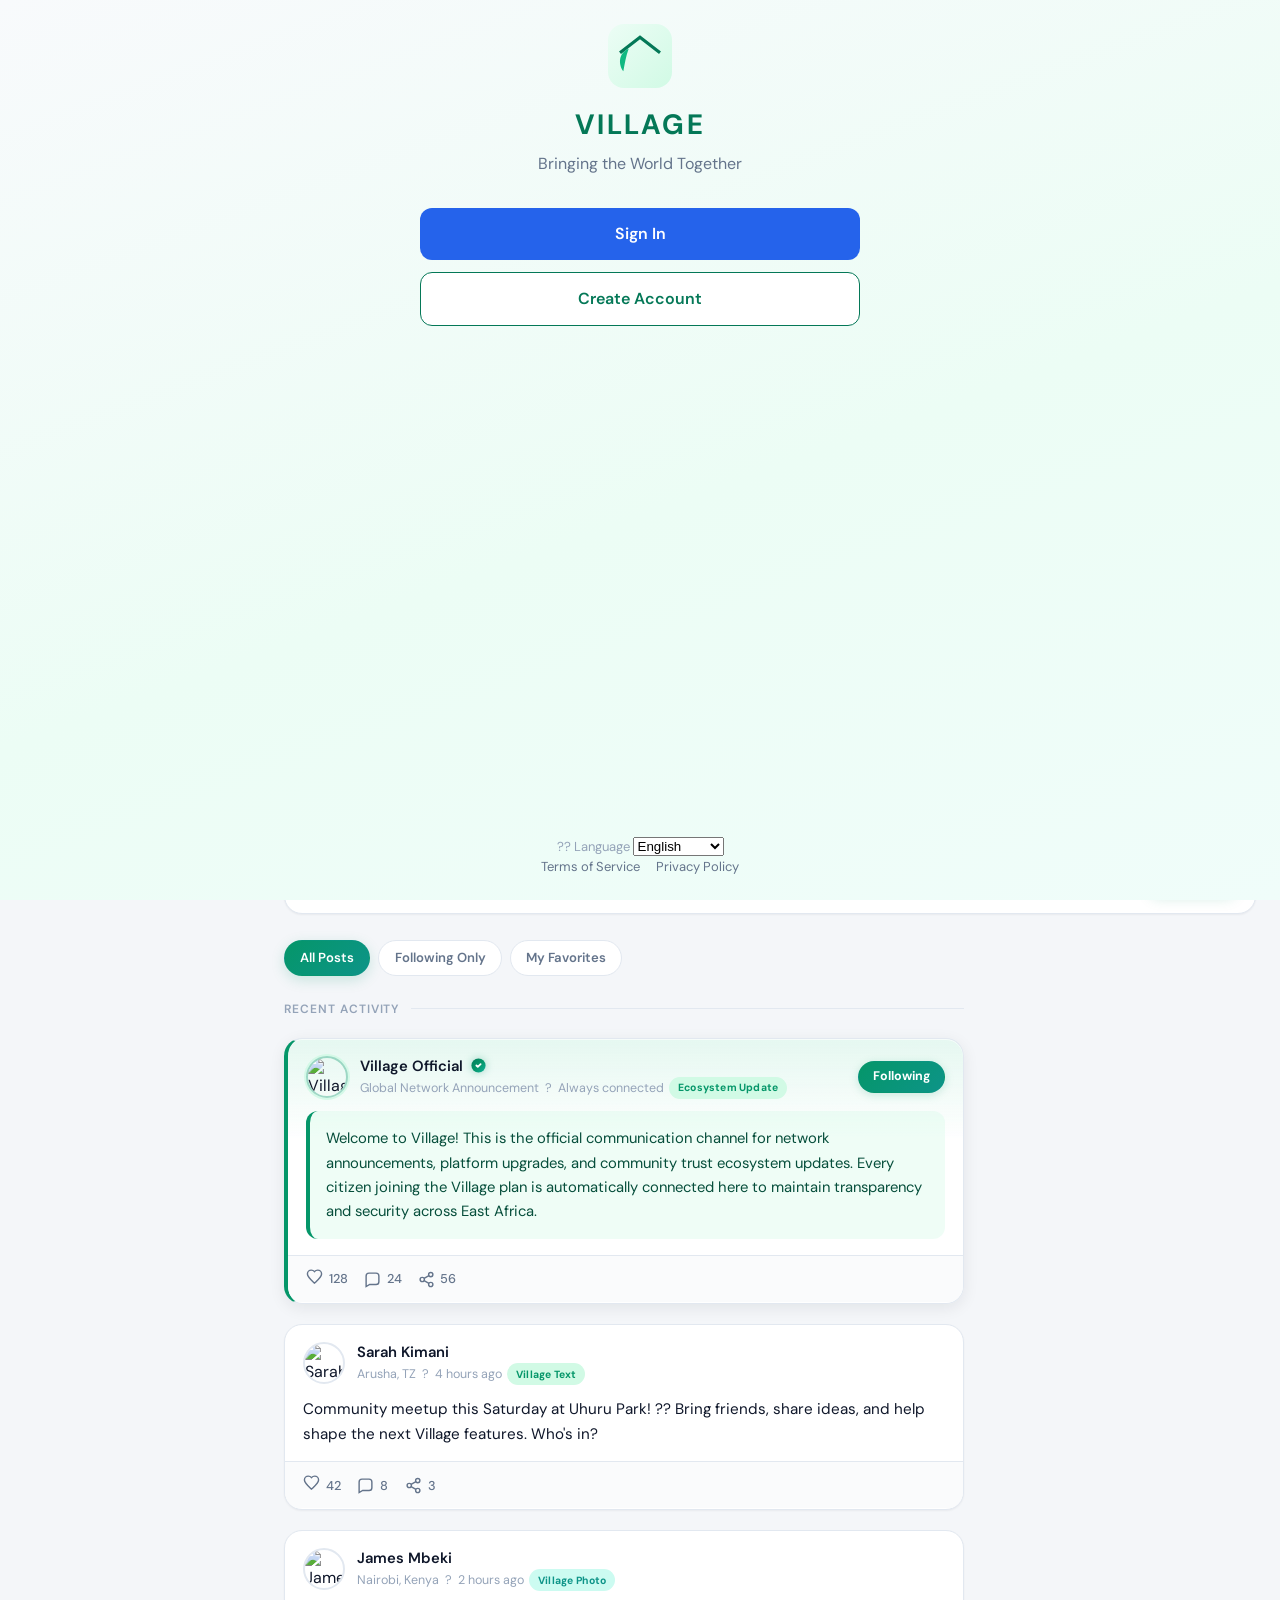
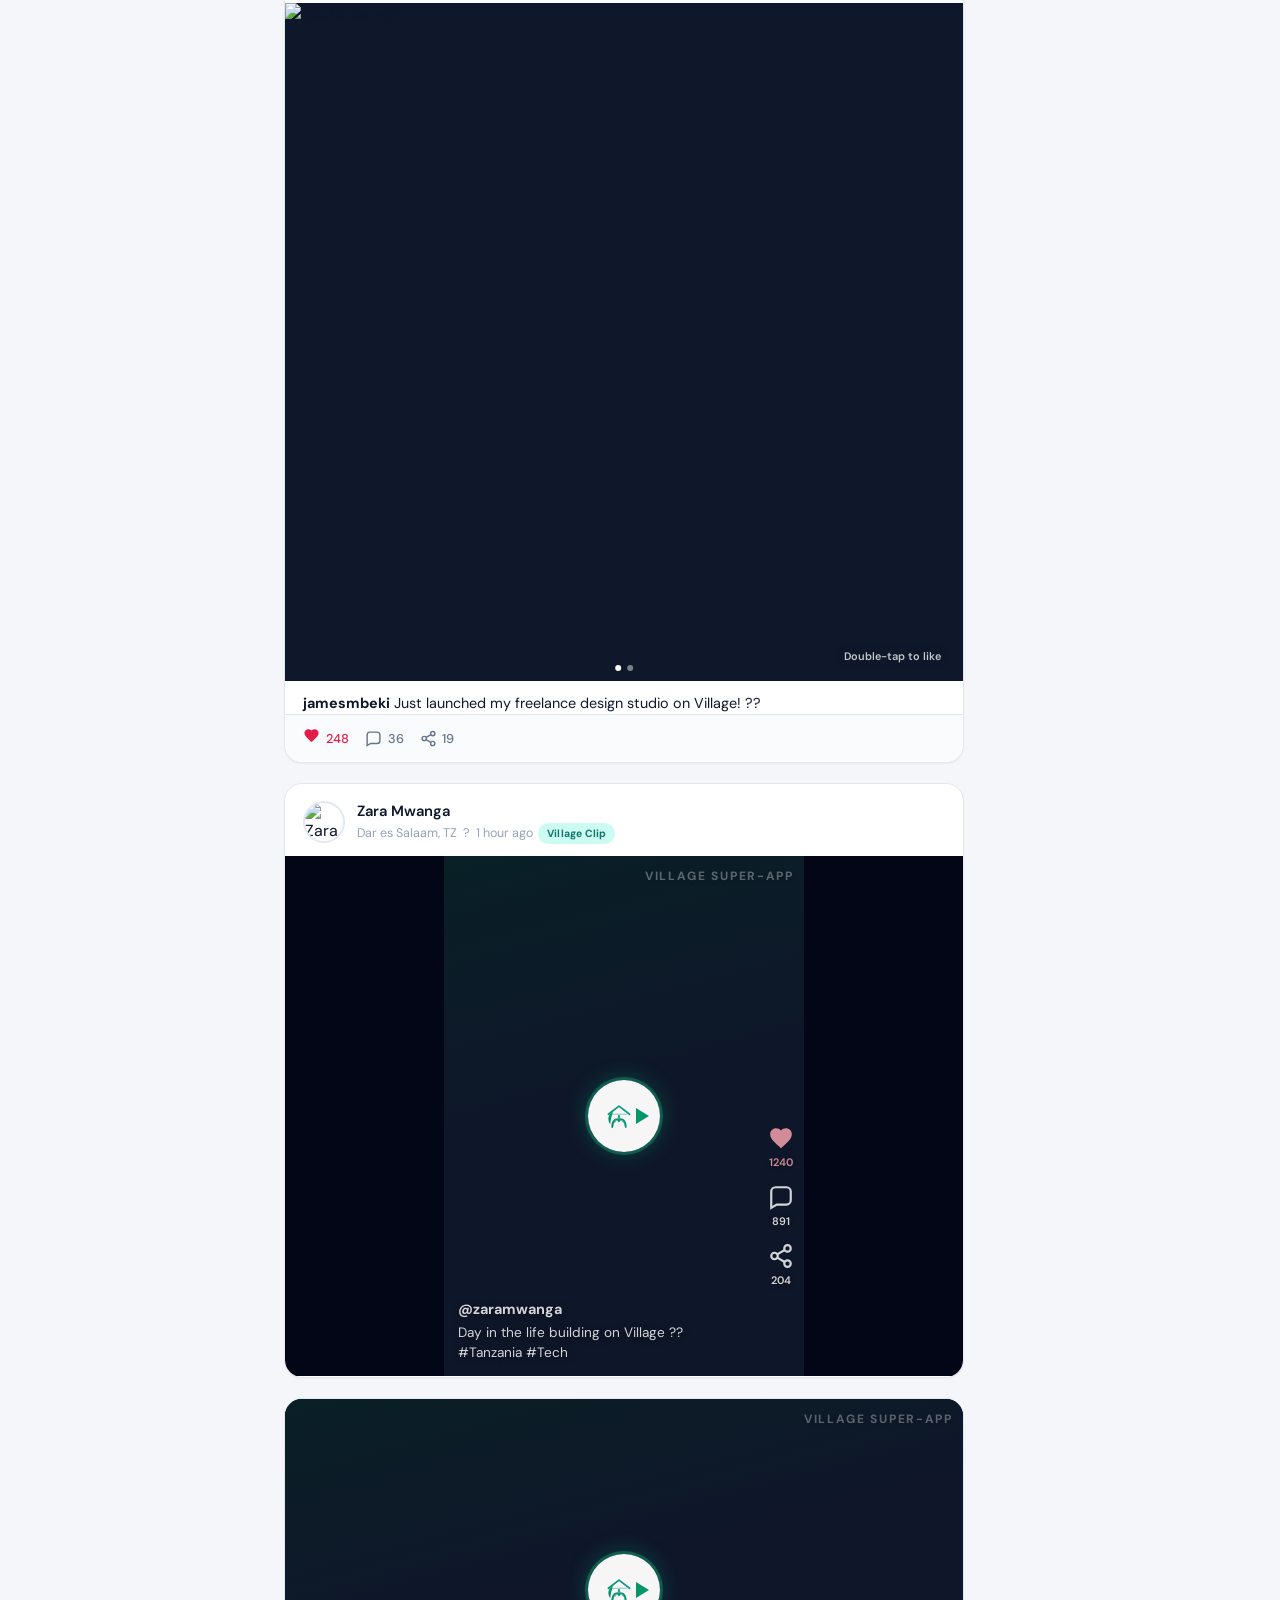
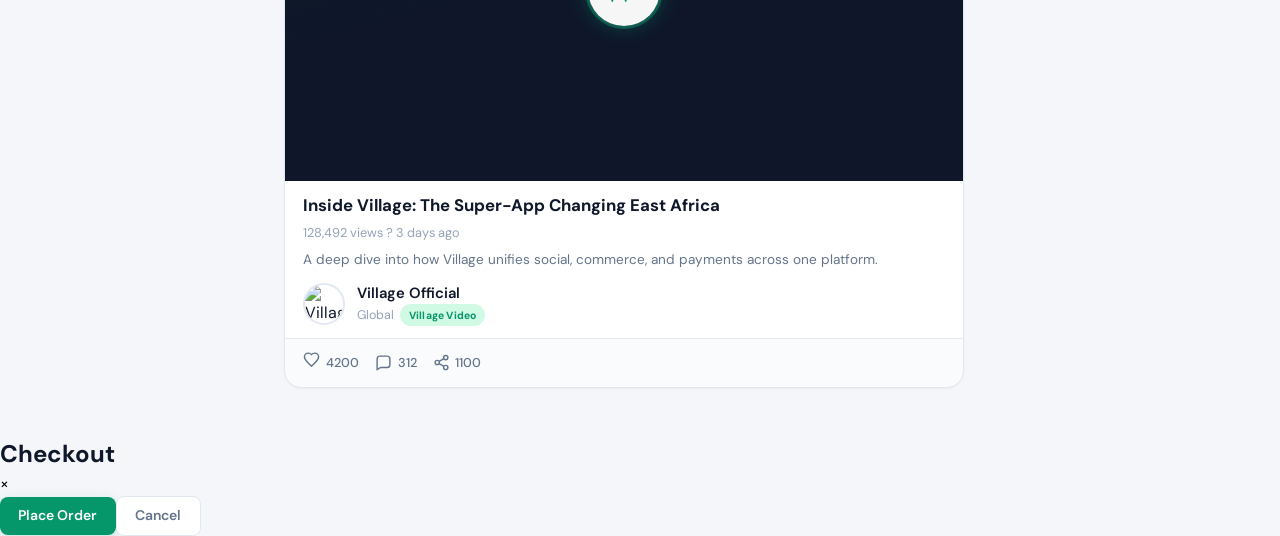
==== index.html @ 16edec23 "System Upgrade: Sovereign Citizen layer and network isolation protocols deployed. Co-authored-by: Cu" ====
<!DOCTYPE html>
<html lang="en">
<head>
  <meta charset="UTF-8">
  <meta name="viewport" content="width=device-width, initial-scale=1.0">
  <meta name="description" content="Village ? The Global Super-App Ecosystem for social, commerce, and utility.">
  <title>Village ? Home</title>
  <link rel="preconnect" href="https://fonts.googleapis.com">
  <link rel="preconnect" href="https://fonts.gstatic.com" crossorigin>
  <link href="https://fonts.googleapis.com/css2?family=DM+Sans:ital,opsz,wght@0,9..40,400;0,9..40,500;0,9..40,600;0,9..40,700;1,9..40,400&family=Instrument+Serif:ital@0;1&display=swap" rel="stylesheet">
  <link rel="stylesheet" href="https://cdnjs.cloudflare.com/ajax/libs/font-awesome/6.4.0/css/all.min.css">
  <style>
    :root {
      --bg-base: #f4f6f9;
      --bg-surface: #ffffff;
      --bg-elevated: #fafbfc;
      --bg-sidebar: #0f172a;
      --bg-sidebar-hover: rgba(255, 255, 255, 0.06);
      --bg-sidebar-active: rgba(16, 185, 129, 0.14);
      --border: #e2e8f0;
      --border-strong: #cbd5e1;
      --text-primary: #0f172a;
      --text-secondary: #64748b;
      --text-muted: #94a3b8;
      --text-inverse: #f8fafc;
      --accent: #059669;
      --accent-hover: #047857;
      --accent-soft: #d1fae5;
      --accent-glow: rgba(5, 150, 105, 0.18);
      --teal-soft: #ccfbf1;
      --teal: #0d9488;
      --warning: #f59e0b;
      --danger: #ef4444;
      --shadow-sm: 0 1px 2px rgba(15, 23, 42, 0.05);
      --shadow-md: 0 4px 16px rgba(15, 23, 42, 0.08);
      --shadow-lg: 0 12px 40px rgba(15, 23, 42, 0.12);
      --radius-sm: 8px;
      --radius-md: 12px;
      --radius-lg: 18px;
      --radius-xl: 24px;
      --nav-height: 64px;
      --sidebar-width: 260px;
      --font-sans: "DM Sans", system-ui, -apple-system, sans-serif;
      --font-display: "Instrument Serif", Georgia, serif;
      --transition: 180ms ease;
    }

    *, *::before, *::after {
      box-sizing: border-box;
      margin: 0;
      padding: 0;
    }

    html {
      scroll-behavior: smooth;
    }

    body {
      font-family: var(--font-sans);
      background: var(--bg-base);
      color: var(--text-primary);
      line-height: 1.5;
      min-height: 100vh;
      -webkit-font-smoothing: antialiased;
    }

    a {
      color: inherit;
      text-decoration: none;
    }

    button {
      font: inherit;
      cursor: pointer;
      border: none;
      background: none;
    }

    img {
      display: block;
      max-width: 100%;
    }

    /* ?? Top Navigation ?? */
    .topnav {
      position: fixed;
      top: 0;
      left: 0;
      right: 0;
      z-index: 100;
      height: var(--nav-height);
      background: rgba(255, 255, 255, 0.92);
      backdrop-filter: blur(12px);
      border-bottom: 1px solid var(--border);
      box-shadow: var(--shadow-sm);
    }

    .topnav__inner {
      max-width: 1440px;
      height: 100%;
      margin: 0 auto;
      padding: 0 1.25rem;
      display: flex;
      align-items: center;
      gap: 1rem;
    }

    .topnav__menu-btn {
      display: none;
      width: 40px;
      height: 40px;
      border-radius: var(--radius-sm);
      align-items: center;
      justify-content: center;
      color: var(--text-primary);
      transition: background var(--transition);
    }

    .topnav__menu-btn:hover {
      background: var(--bg-base);
    }

    .topnav__brand {
      display: flex;
      align-items: center;
      gap: 0.65rem;
      flex-shrink: 0;
    }

    .topnav__logo {
      width: 42px;
      height: 42px;
      border-radius: 12px;
      background: linear-gradient(155deg, #ecfdf5 0%, #ffffff 48%, #f0fdfa 100%);
      border: 1px solid rgba(5, 150, 105, 0.14);
      display: grid;
      place-items: center;
      box-shadow: 0 4px 18px var(--accent-glow);
      flex-shrink: 0;
      padding: 3px;
    }

    .topnav__logo svg {
      width: 100%;
      height: 100%;
      display: block;
    }

    .topnav__wordmark {
      display: flex;
      flex-direction: column;
      justify-content: center;
      gap: 0.05rem;
      line-height: 1;
    }

    .topnav__title {
      font-family: var(--font-sans);
      font-size: 1.32rem;
      font-weight: 700;
      letter-spacing: -0.04em;
      line-height: 1;
      background: linear-gradient(118deg, #047857 0%, #059669 38%, #0d9488 72%, #14b8a6 100%);
      -webkit-background-clip: text;
      background-clip: text;
      color: transparent;
      -webkit-text-fill-color: transparent;
    }

    .topnav__tagline {
      font-size: 0.58rem;
      font-weight: 600;
      letter-spacing: 0.14em;
      text-transform: uppercase;
      color: var(--text-muted);
    }

    .topnav__search {
      flex: 1;
      max-width: 420px;
      margin: 0 auto;
      position: relative;
    }

    .topnav__search input {
      width: 100%;
      height: 42px;
      padding: 0 1rem 0 2.75rem;
      border: 1px solid var(--border);
      border-radius: 999px;
      background: var(--bg-elevated);
      font: inherit;
      font-size: 0.9rem;
      color: var(--text-primary);
      transition: border-color var(--transition), box-shadow var(--transition);
    }

    .topnav__search input::placeholder {
      color: var(--text-muted);
    }

    .topnav__search input:focus {
      outline: none;
      border-color: var(--accent);
      box-shadow: 0 0 0 3px var(--accent-glow);
    }

    .topnav__search-icon {
      position: absolute;
      left: 1rem;
      top: 50%;
      transform: translateY(-50%);
      color: var(--text-muted);
      pointer-events: none;
    }

    .topnav__links {
      display: flex;
      align-items: center;
      gap: 0.25rem;
    }

    .topnav__link {
      display: flex;
      align-items: center;
      gap: 0.45rem;
      padding: 0.55rem 0.9rem;
      border-radius: var(--radius-sm);
      font-size: 0.875rem;
      font-weight: 500;
      color: var(--text-secondary);
      transition: color var(--transition), background var(--transition);
    }

    .topnav__link:hover {
      color: var(--text-primary);
      background: var(--bg-base);
    }

    .topnav__link--active {
      color: var(--accent);
      background: var(--accent-soft);
    }

    .topnav__link svg {
      width: 18px;
      height: 18px;
      flex-shrink: 0;
    }

    .topnav__avatar {
      width: 36px;
      height: 36px;
      border-radius: 50%;
      object-fit: cover;
      border: 2px solid var(--border);
      margin-left: 0.35rem;
    }

    /* ?? App Shell ?? */
    .app-shell {
      display: flex;
      max-width: 1440px;
      margin: 0 auto;
      padding-top: var(--nav-height);
      min-height: 100vh;
    }

    /* ?? Sidebar ?? */
    .sidebar {
      position: fixed;
      top: var(--nav-height);
      left: 0;
      width: var(--sidebar-width);
      height: calc(100vh - var(--nav-height));
      background: var(--bg-sidebar);
      border-right: 1px solid rgba(255, 255, 255, 0.06);
      padding: 1.25rem 0.85rem;
      overflow-y: auto;
      z-index: 90;
      transition: transform 280ms ease;
    }

    .sidebar__label {
      font-size: 0.68rem;
      font-weight: 600;
      letter-spacing: 0.1em;
      text-transform: uppercase;
      color: rgba(248, 250, 252, 0.38);
      padding: 0 0.75rem;
      margin-bottom: 0.65rem;
    }

    .sidebar__nav {
      list-style: none;
      display: flex;
      flex-direction: column;
      gap: 0.2rem;
    }

    .sidebar__item a {
      display: flex;
      align-items: center;
      gap: 0.75rem;
      padding: 0.72rem 0.85rem;
      border-radius: var(--radius-md);
      font-size: 0.9rem;
      font-weight: 500;
      color: rgba(248, 250, 252, 0.72);
      transition: background var(--transition), color var(--transition);
    }

    .sidebar__item a:hover {
      background: var(--bg-sidebar-hover);
      color: var(--text-inverse);
    }

    .sidebar__item--active a {
      background: var(--bg-sidebar-active);
      color: #6ee7b7;
    }

    .sidebar__icon {
      width: 20px;
      height: 20px;
      flex-shrink: 0;
      opacity: 0.85;
    }

    .sidebar__item--active .sidebar__icon {
      opacity: 1;
    }

    .sidebar__badge {
      margin-left: auto;
      font-size: 0.65rem;
      font-weight: 700;
      padding: 0.15rem 0.45rem;
      border-radius: 999px;
      background: rgba(245, 158, 11, 0.18);
      color: #fcd34d;
    }

    .sidebar__divider {
      height: 1px;
      background: rgba(255, 255, 255, 0.07);
      margin: 1.1rem 0.75rem;
    }

    .sidebar__user-card {
      margin-top: 1.5rem;
      padding: 0.85rem;
      border-radius: var(--radius-md);
      background: rgba(255, 255, 255, 0.04);
      border: 1px solid rgba(255, 255, 255, 0.07);
    }

    .sidebar__user-card p {
      font-size: 0.75rem;
      color: rgba(248, 250, 252, 0.5);
      margin-bottom: 0.35rem;
    }

    .sidebar__user-card strong {
      display: block;
      font-size: 0.85rem;
      color: var(--text-inverse);
      font-weight: 600;
    }

    .sidebar__user-card span {
      font-size: 0.75rem;
      color: #6ee7b7;
    }

    .sidebar__user-card .user-name-display {
      font-size: 0.85rem;
      color: var(--text-inverse);
      font-weight: 600;
    }

    /* ?? Account Status & Privacy Controls ?? */
    .account-controls {
      margin-top: 0.85rem;
      padding-top: 0.85rem;
      border-top: 1px solid rgba(255, 255, 255, 0.08);
      display: flex;
      flex-direction: column;
      gap: 0.75rem;
    }

    .account-control__label {
      display: block;
      font-size: 0.68rem;
      font-weight: 600;
      letter-spacing: 0.06em;
      text-transform: uppercase;
      color: rgba(248, 250, 252, 0.45);
      margin-bottom: 0.4rem;
    }

    .account-toggle {
      display: flex;
      gap: 2px;
      padding: 3px;
      border-radius: var(--radius-sm);
      background: rgba(0, 0, 0, 0.25);
      border: 1px solid rgba(110, 231, 183, 0.15);
    }

    .account-toggle__option {
      flex: 1;
      padding: 0.4rem 0.3rem;
      border-radius: 6px;
      font-size: 0.65rem;
      font-weight: 600;
      color: rgba(248, 250, 252, 0.55);
      background: transparent;
      border: none;
      transition: background var(--transition), color var(--transition), box-shadow var(--transition);
      white-space: nowrap;
      line-height: 1.2;
    }

    .account-toggle__option:hover {
      color: rgba(248, 250, 252, 0.85);
    }

    .account-toggle__option--active {
      background: linear-gradient(135deg, rgba(16, 185, 129, 0.35) 0%, rgba(13, 148, 136, 0.28) 100%);
      color: #ecfdf5;
      box-shadow: 0 0 12px rgba(16, 185, 129, 0.2);
    }

    .user-name-display {
      display: inline-flex;
      align-items: center;
      gap: 0.35rem;
      flex-wrap: wrap;
    }

    .privacy-lock-icon {
      width: 0.85rem;
      height: 0.85rem;
      flex-shrink: 0;
      color: #94a3b8;
      filter: drop-shadow(0 0 4px rgba(148, 163, 184, 0.4));
      transition: opacity var(--transition), transform var(--transition);
    }

    .badge-merchant {
      display: inline-flex;
      align-items: center;
      padding: 0.12rem 0.45rem;
      border-radius: 999px;
      font-size: 0.62rem;
      font-weight: 700;
      letter-spacing: 0.04em;
      text-transform: uppercase;
      color: #422006;
      background: linear-gradient(135deg, #fde047 0%, #eab308 100%);
      box-shadow: 0 0 10px rgba(234, 179, 8, 0.35);
      transition: opacity var(--transition), transform var(--transition);
    }

    .privacy-banner {
      display: flex;
      align-items: center;
      justify-content: space-between;
      gap: 0.75rem;
      border-radius: var(--radius-md);
      background: linear-gradient(135deg, rgba(148, 163, 184, 0.12) 0%, rgba(16, 185, 129, 0.08) 100%);
      border: 1px solid rgba(148, 163, 184, 0.25);
      font-size: 0.85rem;
      color: var(--text-secondary);
      opacity: 0;
      max-height: 0;
      overflow: hidden;
      padding: 0 1rem;
      margin-bottom: 0;
      transition: opacity 280ms ease, max-height 280ms ease, padding 280ms ease, margin 280ms ease;
    }

    .privacy-banner--visible {
      opacity: 1;
      max-height: 80px;
      padding: 0.75rem 1rem;
      margin-bottom: 1rem;
    }

    .privacy-banner__text {
      display: flex;
      align-items: center;
      gap: 0.5rem;
      flex: 1;
    }

    .privacy-banner__icon {
      width: 1rem;
      height: 1rem;
      color: #94a3b8;
      flex-shrink: 0;
    }

    .privacy-banner__dismiss {
      flex-shrink: 0;
      width: 28px;
      height: 28px;
      border-radius: var(--radius-sm);
      display: grid;
      place-items: center;
      color: var(--text-muted);
      transition: background var(--transition), color var(--transition);
    }

    .privacy-banner__dismiss:hover {
      background: rgba(148, 163, 184, 0.15);
      color: var(--text-secondary);
    }

    .sidebar__item--merchant-active > a {
      background: rgba(234, 179, 8, 0.12) !important;
      border: 1px solid rgba(234, 179, 8, 0.28);
      box-shadow: 0 0 16px rgba(234, 179, 8, 0.15);
      color: #fcd34d;
    }

    .sidebar__item--merchant-active .sidebar__icon {
      color: #eab308;
    }

    .composer__identity {
      display: flex;
      flex-direction: column;
      align-items: center;
      gap: 0.25rem;
      flex-shrink: 0;
    }

    .composer__author-name {
      font-size: 0.72rem;
      font-weight: 600;
      color: var(--text-secondary);
      text-align: center;
      max-width: 52px;
      line-height: 1.2;
    }

    /* ?? Sidebar recommendation card ?? */
    .sidebar-recommendations {
      margin: 0 0.75rem 1rem;
      padding: 0.95rem;
      border-radius: var(--radius-md);
      background: linear-gradient(155deg, rgba(16, 185, 129, 0.16) 0%, rgba(13, 148, 136, 0.08) 100%);
      border: 1px solid rgba(110, 231, 183, 0.22);
      box-shadow: inset 0 1px 0 rgba(255, 255, 255, 0.06);
    }

    .sidebar-recommendations__title {
      font-size: 0.78rem;
      font-weight: 700;
      letter-spacing: 0.02em;
      color: #a7f3d0;
      margin-bottom: 0.65rem;
    }

    .sidebar-recommendations__list {
      list-style: none;
      display: flex;
      flex-direction: column;
      gap: 0.45rem;
    }

    .sidebar-recommendations__link {
      display: block;
      width: 100%;
      text-align: left;
      padding: 0.55rem 0.65rem;
      border-radius: var(--radius-sm);
      font-size: 0.78rem;
      font-weight: 600;
      color: #ecfdf5;
      background: rgba(255, 255, 255, 0.05);
      border: 1px solid rgba(255, 255, 255, 0.08);
      transition: background var(--transition), border-color var(--transition), transform var(--transition);
    }

    .sidebar-recommendations__link:hover {
      background: rgba(16, 185, 129, 0.22);
      border-color: rgba(110, 231, 183, 0.35);
      transform: translateX(2px);
    }

    /* ?? Main Content ?? */
    .main {
      flex: 1;
      margin-left: var(--sidebar-width);
      padding: 1.75rem 1.5rem 3rem;
      min-width: 0;
    }

    .main__header {
      margin-bottom: 1.5rem;
    }

    .main__header h1 {
      font-family: var(--font-display);
      font-size: clamp(1.75rem, 3vw, 2.25rem);
      font-weight: 400;
      letter-spacing: -0.02em;
      margin-bottom: 0.35rem;
    }

    .main__header p {
      color: var(--text-secondary);
      font-size: 0.95rem;
    }

    /* ?? App view switching (Social / Marketplace) ?? */
    .app-view {
      display: block;
      animation: viewFadeIn 280ms ease;
    }

    .app-view--hidden {
      display: none !important;
      visibility: hidden;
      pointer-events: none;
      height: 0;
      overflow: hidden;
    }

    .app-view:not(.app-view--hidden) {
      visibility: visible;
      pointer-events: auto;
      height: auto;
      overflow: visible;
    }

    /* ?? Village Pay ?? */
    #pay-page {
      position: fixed;
      inset: 0;
      z-index: 9986;
      display: flex;
      flex-direction: column;
      overflow-y: auto;
      background: linear-gradient(180deg, #0a0f1a 0%, #060a12 45%, #04060c 100%);
      color: #e2e8f0;
      padding: calc(var(--nav-height) + 1rem) 0 2.5rem;
    }
    #pay-page.hidden { display: none !important; }
    body.village-pay-active .app-shell,
    body.village-pay-active .topnav { visibility: hidden; pointer-events: none; }
    .village-pay-overlay { width: 100%; max-width: 1200px; margin: 0 auto; padding: 0 1rem; flex: 1; display: flex; flex-direction: column; gap: 1.5rem; }
    .village-pay__panels { display: grid; grid-template-columns: 1fr; gap: 1.25rem; }
    @media (min-width: 1024px) { .village-pay__panels { grid-template-columns: 1fr 1fr; } }
    #pay-dashboard-inner.village-pay {
      display: flex;
      flex-direction: column;
      gap: 1rem;
      max-width: 640px;
      margin: 0 auto;
      --village-pay-emerald: #059669;
    }

    .village-pay__hero {
      position: relative;
      overflow: hidden;
      background: linear-gradient(135deg, #064e3b 0%, #059669 42%, #d97706 100%);
      border-radius: var(--radius-lg);
      padding: 1.5rem 1.35rem;
      color: #fff;
      box-shadow: 0 12px 36px rgba(5, 150, 105, 0.28);
    }

    .village-pay__hero-label {
      font-size: 0.7rem;
      font-weight: 600;
      letter-spacing: 0.1em;
      text-transform: uppercase;
      opacity: 0.88;
      margin: 0 0 0.35rem;
    }

    .village-pay__hero-amount {
      font-size: 2.2rem;
      font-weight: 800;
      letter-spacing: -0.03em;
      margin: 0;
      line-height: 1.1;
    }

    .village-pay__hero-meta {
      font-size: 0.76rem;
      opacity: 0.85;
      margin: 0.35rem 0 0;
    }

    .village-pay__actions-bar {
      display: grid;
      grid-template-columns: repeat(3, 1fr);
      gap: 0.65rem;
    }

    .village-pay-action-btn {
      display: flex;
      align-items: center;
      justify-content: center;
      min-height: 44px;
      padding: 0.75rem 0.65rem;
      border-radius: var(--radius-md);
      border: 1px solid rgba(5, 150, 105, 0.25);
      background: var(--bg-surface);
      font-size: 0.82rem;
      font-weight: 700;
      color: var(--text-primary);
      cursor: pointer;
      transition: background var(--transition), border-color var(--transition);
      text-align: center;
      line-height: 1.25;
    }

    .village-pay-action-btn--primary {
      background: linear-gradient(135deg, #059669 0%, #0d9488 100%);
      border-color: transparent;
      color: #fff;
    }

    .village-pay-action-btn--ghost {
      grid-column: 1 / -1;
      border-style: dashed;
      background: transparent;
      font-size: 0.78rem;
    }

    .village-pay__panels-wrap {
      display: flex;
      flex-direction: column;
      gap: 0.75rem;
    }

    @media (min-width: 769px) {
      .village-pay__panels-wrap {
        flex-direction: row;
        align-items: flex-start;
      }
      .village-pay-action-panel { flex: 1; min-width: 0; }
    }

    .village-pay-action-panel {
      background: linear-gradient(160deg, rgba(6, 78, 59, 0.1) 0%, var(--bg-surface) 55%);
      border: 1px solid rgba(5, 150, 105, 0.28);
      border-radius: var(--radius-lg);
      padding: 1rem 1.1rem;
    }

    .village-pay-action-panel[hidden] { display: none !important; }

    .village-pay-action-panel--open {
      border-color: rgba(16, 185, 129, 0.55);
      box-shadow: 0 0 0 3px rgba(16, 185, 129, 0.1);
    }

    .village-pay-action-panel__title {
      font-size: 0.9rem;
      font-weight: 700;
      margin: 0 0 0.25rem;
    }

    .village-pay-action-panel__desc {
      font-size: 0.74rem;
      color: var(--text-muted);
      margin: 0 0 0.75rem;
      line-height: 1.45;
    }

    .village-pay-action-panel__field {
      display: flex;
      flex-direction: column;
      gap: 0.35rem;
      margin-bottom: 0.7rem;
    }

    .village-pay-action-panel__field label {
      font-size: 0.78rem;
      font-weight: 600;
      color: var(--text-secondary);
    }

    .village-pay-action-panel__input {
      width: 100%;
      min-height: 44px;
      padding: 0.65rem 0.8rem;
      border: 1px solid var(--border);
      border-radius: var(--radius-md);
      background: var(--bg-elevated);
      font-size: 0.88rem;
    }

    .village-pay-input--error,
    .village-pay-action-panel__input.village-pay-input--error {
      border-color: #dc2626;
      box-shadow: 0 0 0 3px rgba(220, 38, 38, 0.12);
    }

    .village-pay-action-panel__amount-wrap {
      display: flex;
      border: 1px solid var(--border);
      border-radius: var(--radius-md);
      overflow: hidden;
    }

    .village-pay-action-panel__amount-wrap .village-pay-action-panel__input {
      border: none;
      border-radius: 0;
    }

    .village-pay-action-panel__currency {
      display: flex;
      align-items: center;
      padding: 0 0.75rem;
      font-size: 0.76rem;
      font-weight: 700;
      color: var(--village-pay-emerald);
      background: rgba(5, 150, 105, 0.08);
      border-left: 1px solid var(--border);
    }

    .village-pay-action-panel__preview {
      font-size: 0.8rem;
      font-weight: 600;
      color: var(--village-pay-emerald);
      margin: 0.1rem 0 0;
    }

    .village-pay-warning {
      font-size: 0.76rem;
      font-weight: 600;
      color: #b45309;
      background: rgba(245, 158, 11, 0.12);
      border: 1px solid rgba(245, 158, 11, 0.35);
      border-radius: var(--radius-sm);
      padding: 0.45rem 0.55rem;
      margin: 0.1rem 0 0;
    }

    .village-pay-warning[hidden] { display: none !important; }

    .village-pay-warning--error {
      color: #dc2626;
      background: rgba(220, 38, 38, 0.08);
      border-color: rgba(220, 38, 38, 0.3);
    }

    .village-pay-action-panel__submit {
      display: flex;
      align-items: center;
      justify-content: center;
      gap: 0.45rem;
      width: 100%;
      min-height: 44px;
      border: none;
      border-radius: var(--radius-md);
      background: linear-gradient(135deg, #059669, #0d9488);
      color: #fff;
      font-size: 0.86rem;
      font-weight: 700;
      cursor: pointer;
    }

    .village-pay-action-panel__submit:disabled { opacity: 0.65; cursor: not-allowed; }

    .village-pay-action-panel__spinner {
      width: 1rem;
      height: 1rem;
      border: 2px solid rgba(255,255,255,0.35);
      border-top-color: #fff;
      border-radius: 50%;
      animation: village-pay-spin 0.8s linear infinite;
    }

    @keyframes village-pay-spin { to { transform: rotate(360deg); } }

    .village-pay-treasury {
      background: var(--bg-surface);
      border: 1px solid rgba(5, 150, 105, 0.22);
      border-radius: var(--radius-lg);
      padding: 1rem 1.1rem;
    }

    .village-pay-treasury__title {
      font-size: 0.88rem;
      font-weight: 700;
      margin: 0 0 0.25rem;
    }

    .village-pay-treasury__desc {
      font-size: 0.74rem;
      color: var(--text-muted);
      margin: 0 0 0.65rem;
    }

    .village-pay-treasury__log {
      display: flex;
      flex-direction: column;
      gap: 0.45rem;
      max-height: 200px;
      overflow-y: auto;
    }

    .village-pay-treasury__row {
      font-size: 0.73rem;
      line-height: 1.5;
      padding: 0.5rem 0.6rem;
      border-radius: var(--radius-sm);
      background: rgba(6, 78, 59, 0.06);
      border-left: 3px solid var(--village-pay-emerald);
      color: var(--text-secondary);
    }

    @media (max-width: 480px) {
      .village-pay__actions-bar { grid-template-columns: 1fr; }
    }

    @keyframes viewFadeIn {
      from {
        opacity: 0;
        transform: translateY(6px);
      }
      to {
        opacity: 1;
        transform: translateY(0);
      }
    }

    .feed-grid--marketplace {
      grid-template-columns: repeat(2, 1fr);
    }

    @media (max-width: 1024px) {
      .feed-grid--marketplace {
        grid-template-columns: 1fr;
      }
    }

    .sidebar__link--nav {
      width: 100%;
    }

    /* ?? Post Composer ?? */
    .composer {
      background: var(--bg-surface);
      border: 1px solid var(--border);
      border-radius: var(--radius-lg);
      padding: 1.15rem 1.25rem;
      box-shadow: var(--shadow-sm);
      margin-bottom: 1.5rem;
    }

    .composer__top {
      display: flex;
      gap: 0.85rem;
      align-items: flex-start;
    }

    .composer__avatar {
      width: 44px;
      height: 44px;
      border-radius: 50%;
      object-fit: cover;
      flex-shrink: 0;
      border: 2px solid var(--border);
    }

    .composer__input-wrap {
      flex: 1;
    }

    .composer__input {
      width: 100%;
      min-height: 72px;
      padding: 0.65rem 0.85rem;
      border: 1px solid var(--border);
      border-radius: var(--radius-md);
      background: var(--bg-elevated);
      font: inherit;
      font-size: 0.95rem;
      color: var(--text-primary);
      resize: vertical;
      transition: border-color var(--transition), box-shadow var(--transition);
    }

    .composer__input::placeholder {
      color: var(--text-muted);
    }

    .composer__input:focus {
      outline: none;
      border-color: var(--accent);
      box-shadow: 0 0 0 3px var(--accent-glow);
    }

    .composer__meta {
      display: flex;
      flex-wrap: wrap;
      align-items: center;
      justify-content: space-between;
      gap: 0.75rem;
      margin-top: 0.85rem;
      padding-top: 0.85rem;
      border-top: 1px solid var(--border);
    }

    .composer__tools {
      display: flex;
      flex-wrap: wrap;
      gap: 0.35rem;
    }

    .composer__tool {
      display: inline-flex;
      align-items: center;
      gap: 0.4rem;
      padding: 0.45rem 0.75rem;
      border-radius: var(--radius-sm);
      font-size: 0.8rem;
      font-weight: 500;
      color: var(--text-secondary);
      transition: background var(--transition), color var(--transition);
    }

    .composer__tool:hover {
      background: var(--bg-base);
      color: var(--text-primary);
    }

    .composer__tool svg {
      width: 16px;
      height: 16px;
    }

    .composer__actions {
      display: flex;
      gap: 0.5rem;
    }

    .btn {
      display: inline-flex;
      align-items: center;
      justify-content: center;
      gap: 0.4rem;
      padding: 0.55rem 1.15rem;
      border-radius: var(--radius-sm);
      font-size: 0.875rem;
      font-weight: 600;
      transition: background var(--transition), transform var(--transition), box-shadow var(--transition);
    }

    .btn:active {
      transform: scale(0.98);
    }

    .btn--ghost {
      color: var(--text-secondary);
      border: 1px solid var(--border);
      background: var(--bg-surface);
    }

    .btn--ghost:hover {
      background: var(--bg-base);
      color: var(--text-primary);
    }

    .btn--primary {
      background: var(--accent);
      color: white;
      box-shadow: 0 4px 14px var(--accent-glow);
    }

    .btn--primary:hover {
      background: var(--accent-hover);
    }

    /* ?? Feed Grid ?? */
    .feed-grid {
      display: grid;
      gap: 1.25rem;
    }

    /* Unified multimedia community feed (single column) */
    .feed-grid--unified {
      grid-template-columns: 1fr;
      max-width: 680px;
    }

    .unified-feed-stream {
      display: flex;
      flex-direction: column;
      gap: 1.25rem;
      grid-column: 1 / -1;
    }

    .feed-dynamic-posts {
      display: flex;
      flex-direction: column;
      gap: 1.25rem;
    }

    .feed-dynamic-posts:empty {
      display: none;
    }

    .feed-grid__section-label {
      grid-column: 1 / -1;
      display: flex;
      align-items: center;
      gap: 0.75rem;
      font-size: 0.75rem;
      font-weight: 600;
      letter-spacing: 0.08em;
      text-transform: uppercase;
      color: var(--text-muted);
    }

    .feed-grid__section-label::after {
      content: "";
      flex: 1;
      height: 1px;
      background: var(--border);
    }

    .feed-filter-tabs {
      display: flex;
      gap: 0.5rem;
      margin-bottom: 0.25rem;
    }

    .feed-filter-tabs__tab {
      padding: 0.45rem 0.95rem;
      font-size: 0.82rem;
      font-weight: 600;
      color: var(--text-secondary);
      background: var(--bg-surface);
      border: 1px solid var(--border);
      border-radius: 999px;
      transition: color var(--transition), background var(--transition), border-color var(--transition), box-shadow var(--transition);
    }

    .feed-filter-tabs__tab:hover {
      color: var(--accent);
      border-color: rgba(5, 150, 105, 0.35);
    }

    .feed-filter-tabs__tab--active {
      color: #fff;
      background: linear-gradient(135deg, #059669 0%, #0d9488 100%);
      border-color: transparent;
      box-shadow: 0 4px 14px var(--accent-glow);
    }

    .feed-empty-state {
      display: none;
      padding: 2.5rem 1.5rem;
      text-align: center;
      background: var(--bg-surface);
      border: 1px dashed var(--border-strong);
      border-radius: var(--radius-lg);
      color: var(--text-secondary);
    }

    .feed-empty-state--visible {
      display: block;
    }

    .feed-empty-state__title {
      font-size: 1rem;
      font-weight: 700;
      color: var(--text-primary);
      margin-bottom: 0.35rem;
    }

    .feed-empty-state__text {
      font-size: 0.88rem;
    }

    /* ?? Profile search empty state ?? */
    .search-empty-state {
      display: none;
      padding: 2.75rem 1.5rem;
      text-align: center;
      background: linear-gradient(165deg, rgba(209, 250, 229, 0.35) 0%, var(--bg-surface) 55%);
      border: 1px dashed rgba(5, 150, 105, 0.28);
      border-radius: var(--radius-lg);
      color: var(--text-secondary);
      margin-bottom: 1rem;
      transition: opacity 280ms ease, transform 280ms ease;
    }

    .search-empty-state--visible {
      display: block;
      animation: searchEmptyFadeIn 320ms ease;
    }

    @keyframes searchEmptyFadeIn {
      from { opacity: 0; transform: translateY(6px); }
      to { opacity: 1; transform: translateY(0); }
    }

    .search-empty-state__text {
      font-size: 1rem;
      font-weight: 600;
      color: var(--text-primary);
      letter-spacing: -0.01em;
    }

    /* ?? Search hide/show transitions on feed cards ?? */
    .post-card {
      position: relative;
      overflow: hidden;
      transition: opacity 280ms ease, max-height 340ms ease, margin 280ms ease, transform 280ms ease, box-shadow 280ms ease;
      max-height: 6000px;
    }

    .post-card--search-hidden {
      opacity: 0;
      max-height: 0;
      margin-top: 0 !important;
      margin-bottom: 0 !important;
      padding-top: 0 !important;
      padding-bottom: 0 !important;
      border-width: 0;
      pointer-events: none;
      transform: scale(0.985);
    }

    .post-card--rec-highlight {
      box-shadow: 0 0 0 3px rgba(5, 150, 105, 0.35), var(--shadow-md);
    }

    .post-card--hidden-by-filter {
      display: none !important;
    }

    .post-card__pinned-badge {
      display: none;
      padding: 0.45rem 1rem;
      font-size: 0.68rem;
      font-weight: 700;
      letter-spacing: 0.06em;
      text-transform: uppercase;
      color: var(--accent-hover);
      background: linear-gradient(90deg, rgba(209, 250, 229, 0.92) 0%, rgba(204, 251, 241, 0.55) 100%);
      border-bottom: 1px solid rgba(5, 150, 105, 0.14);
    }

    .post-card--pinned .post-card__pinned-badge,
    .post-card.is-pinned .post-card__pinned-badge {
      display: block;
    }

    .post-card__header .post-card__pinned-badge {
      display: none;
      margin-bottom: 0.35rem;
      padding: 0.2rem 0.55rem;
      font-size: 0.62rem;
      font-weight: 700;
      letter-spacing: 0.05em;
      text-transform: uppercase;
      color: #047857;
      background: linear-gradient(90deg, rgba(16, 185, 129, 0.18), rgba(52, 211, 153, 0.12));
      border: 1px solid rgba(5, 150, 105, 0.28);
      border-radius: 999px;
      width: fit-content;
    }

    .post-card--pinned .post-card__header .post-card__pinned-badge,
    .post-card.is-pinned .post-card__header .post-card__pinned-badge {
      display: inline-block;
    }

    .post-card__pin-btn {
      position: absolute;
      top: 0.7rem;
      right: 0.85rem;
      z-index: 4;
      width: 34px;
      height: 34px;
      border-radius: 50%;
      display: grid;
      place-items: center;
      color: var(--text-muted);
      background: rgba(255, 255, 255, 0.92);
      border: 1px solid var(--border);
      box-shadow: var(--shadow-sm);
      transition: color var(--transition), background var(--transition), border-color var(--transition), transform var(--transition);
    }

    .post-card__pin-btn:hover {
      color: var(--accent);
      border-color: rgba(5, 150, 105, 0.35);
      transform: scale(1.05);
    }

    .post-card__pin-btn[aria-pressed="true"] {
      color: var(--accent);
      background: var(--accent-soft);
      border-color: rgba(5, 150, 105, 0.35);
    }

    .post-card__pin-btn svg {
      width: 16px;
      height: 16px;
    }

    .post-card__bookmark {
      display: inline-flex;
      align-items: center;
      justify-content: center;
      width: 34px;
      height: 34px;
      border-radius: 50%;
      color: var(--text-muted);
      transition: color var(--transition), background var(--transition), transform var(--transition);
    }

    .post-card__bookmark:hover {
      color: var(--accent);
      background: var(--accent-soft);
      transform: scale(1.05);
    }

    .post-card__bookmark--active {
      color: var(--accent);
    }

    .post-card__bookmark svg {
      width: 18px;
      height: 18px;
    }

    .post-card__footer--bookmark-only {
      justify-content: flex-end;
      padding-top: 0.5rem;
      padding-bottom: 0.5rem;
    }

    /* ?? Card Base ?? */
    .card {
      background: var(--bg-surface);
      border: 1px solid var(--border);
      border-radius: var(--radius-lg);
      overflow: hidden;
      box-shadow: var(--shadow-sm);
      transition: box-shadow var(--transition), transform var(--transition);
    }

    .card:hover {
      box-shadow: var(--shadow-md);
      transform: translateY(-2px);
    }

    /* ?? Social Post Card ?? */
    .post-card__header {
      display: flex;
      align-items: center;
      gap: 0.75rem;
      padding: 1rem 1.15rem 0.75rem;
    }

    .post-card__avatar {
      width: 42px;
      height: 42px;
      border-radius: 50%;
      object-fit: cover;
      border: 2px solid var(--border);
    }

    .post-card__author-info {
      flex: 1;
      min-width: 0;
    }

    .post-card__author-name {
      font-size: 0.925rem;
      font-weight: 600;
      display: flex;
      align-items: center;
      gap: 0.4rem;
    }

    .post-card__verified {
      width: 16px;
      height: 16px;
      color: var(--accent);
    }

    .post-card__meta {
      font-size: 0.78rem;
      color: var(--text-muted);
      display: flex;
      flex-wrap: wrap;
      gap: 0.35rem;
      align-items: center;
    }

    .post-card__meta-dot::before {
      content: "?";
      margin-right: 0.35rem;
    }

    .post-card__type-badge {
      font-size: 0.65rem;
      font-weight: 700;
      letter-spacing: 0.02em;
      text-transform: none;
      padding: 0.2rem 0.55rem;
      border-radius: 999px;
      background: var(--accent-soft);
      color: var(--accent);
    }

    .post-card__body {
      padding: 0 1.15rem 1rem;
    }

    .post-card__text {
      font-size: 0.925rem;
      color: var(--text-primary);
      margin-bottom: 0.85rem;
      line-height: 1.6;
    }

    .post-card__media {
      border-radius: var(--radius-md);
      overflow: hidden;
      aspect-ratio: 16 / 9;
      background: linear-gradient(135deg, #e0f2fe 0%, #d1fae5 100%);
      position: relative;
    }

    .post-card__media img {
      width: 100%;
      height: 100%;
      object-fit: cover;
    }

    .post-card__footer {
      display: flex;
      align-items: center;
      justify-content: space-between;
      padding: 0.75rem 1.15rem;
      border-top: 1px solid var(--border);
      background: var(--bg-elevated);
    }

    .post-card__engagement {
      display: flex;
      gap: 1rem;
    }

    .post-card__stat {
      display: inline-flex;
      align-items: center;
      gap: 0.35rem;
      font-size: 0.8rem;
      font-weight: 500;
      color: var(--text-secondary);
      transition: color var(--transition);
    }

    .post-card__stat:hover {
      color: var(--accent);
    }

    .post-card__stat svg {
      width: 17px;
      height: 17px;
    }

    .post-card__stat--liked {
      color: #e11d48;
    }

    .post-card--enter {
      animation: postEnter 420ms ease forwards;
    }

    @keyframes postEnter {
      from {
        opacity: 0;
        transform: translateY(-14px);
      }
      to {
        opacity: 1;
        transform: translateY(0);
      }
    }

    .post-card__text:last-child {
      margin-bottom: 0;
    }

    .post-card__like-count,
    .post-card__comment-count,
    .post-card__share-count {
      min-width: 1ch;
    }

    .post-card__comments-panel {
      border-top: 1px solid var(--border);
      background: var(--bg-elevated);
      overflow: hidden;
      max-height: 480px;
      transition: max-height 280ms ease, padding 280ms ease, opacity 280ms ease;
      padding: 0 1.15rem;
      opacity: 1;
    }

    .post-card__comments-panel--collapsed {
      max-height: 0;
      padding-top: 0;
      padding-bottom: 0;
      opacity: 0;
      border-top-color: transparent;
    }

    .post-card__comment-input-wrap {
      padding: 0.85rem 0 0.65rem;
    }

    .post-card__comment-row {
      display: flex;
      align-items: center;
      gap: 0.5rem;
      flex-wrap: wrap;
    }

    .post-card__comment-input {
      flex: 1;
      min-width: 0;
      height: 40px;
      padding: 0 0.85rem;
      border: 1px solid var(--border);
      border-radius: 999px;
      font: inherit;
      font-size: 0.85rem;
      background: var(--bg-surface);
      color: var(--text-primary);
      transition: border-color var(--transition), box-shadow var(--transition);
    }

    .post-card__comment-send {
      width: 40px;
      height: 40px;
      flex-shrink: 0;
      border-radius: 50%;
      display: grid;
      place-items: center;
      background: linear-gradient(135deg, #059669 0%, #0d9488 100%);
      color: white;
      box-shadow: 0 4px 12px var(--accent-glow);
      transition: transform var(--transition), box-shadow var(--transition), background var(--transition);
    }

    .post-card__comment-send:hover {
      background: linear-gradient(135deg, #047857 0%, #0f766e 100%);
      transform: scale(1.05);
    }

    .post-card__comment-send:active {
      transform: scale(0.96);
    }

    .post-card__comment-send svg {
      width: 18px;
      height: 18px;
    }

    .voice-comment-btn {
      flex-shrink: 0;
      height: 36px;
      padding: 0 0.65rem;
      border-radius: 999px;
      font-size: 0.72rem;
      font-weight: 600;
      white-space: nowrap;
      color: var(--accent);
      background: rgba(5, 150, 105, 0.08);
      border: 1px solid rgba(5, 150, 105, 0.28);
      transition: background var(--transition), opacity var(--transition), transform var(--transition);
    }

    .voice-comment-btn:hover:not(:disabled) {
      background: rgba(5, 150, 105, 0.16);
      transform: translateY(-1px);
    }

    .voice-comment-btn--disabled,
    .voice-comment-btn:disabled {
      opacity: 0.45;
      cursor: not-allowed;
      color: var(--text-muted);
      background: var(--bg-elevated);
      border-color: var(--border);
    }

    .voice-record-panel {
      display: none;
      align-items: center;
      gap: 0.65rem;
      margin-top: 0.55rem;
      padding: 0.55rem 0.75rem;
      border-radius: var(--radius-md);
      background: linear-gradient(135deg, rgba(5, 150, 105, 0.08) 0%, rgba(13, 148, 136, 0.06) 100%);
      border: 1px solid rgba(5, 150, 105, 0.22);
    }

    .voice-record-panel--active {
      display: flex;
    }

    .voice-record-panel__canvas {
      flex: 1;
      height: 32px;
      border-radius: 6px;
      background: rgba(15, 23, 42, 0.06);
    }

    .voice-record-panel__label {
      font-size: 0.72rem;
      font-weight: 600;
      color: var(--accent);
    }

    .post-card__comment--voice .post-card__comment-text {
      display: none;
    }

    .comment-voice-capsule {
      display: flex;
      align-items: center;
      gap: 0.55rem;
      padding: 0.45rem 0.65rem;
      border-radius: 999px;
      background: linear-gradient(135deg, rgba(5, 150, 105, 0.12) 0%, rgba(13, 148, 136, 0.08) 100%);
      border: 1px solid rgba(5, 150, 105, 0.22);
      max-width: 220px;
    }

    .comment-voice-capsule__play {
      width: 28px;
      height: 28px;
      border-radius: 50%;
      flex-shrink: 0;
      display: grid;
      place-items: center;
      background: linear-gradient(135deg, #059669 0%, #0d9488 100%);
      color: #fff;
      font-size: 0.65rem;
    }

    .comment-voice-capsule__bars {
      flex: 1;
      display: flex;
      align-items: center;
      gap: 2px;
      height: 22px;
    }

    .comment-voice-capsule__bars span {
      flex: 1;
      max-width: 3px;
      border-radius: 2px;
      background: var(--accent);
      opacity: 0.55;
      animation: voiceBarPulse 1.1s ease-in-out infinite;
    }

    .comment-voice-capsule__bars span:nth-child(2) { animation-delay: 0.12s; height: 60%; }
    .comment-voice-capsule__bars span:nth-child(3) { animation-delay: 0.24s; height: 85%; }
    .comment-voice-capsule__bars span:nth-child(4) { animation-delay: 0.08s; height: 45%; }
    .comment-voice-capsule__bars span:nth-child(5) { animation-delay: 0.18s; height: 70%; }
    .comment-voice-capsule__bars span:nth-child(6) { animation-delay: 0.3s; height: 50%; }

    @keyframes voiceBarPulse {
      0%, 100% { transform: scaleY(0.45); }
      50% { transform: scaleY(1); }
    }

    .comment-voice-capsule__dur {
      font-size: 0.68rem;
      font-weight: 600;
      color: var(--text-muted);
      flex-shrink: 0;
    }

    .post-card__comment-input::placeholder {
      color: var(--text-muted);
    }

    .post-card__comment-input:focus {
      outline: none;
      border-color: var(--accent);
      box-shadow: 0 0 0 3px var(--accent-glow);
    }

    .post-card__comments-list {
      list-style: none;
      padding-bottom: 0.85rem;
    }

    .post-card__comments-list:empty {
      padding-bottom: 0;
    }

    .post-card__comment {
      display: flex;
      gap: 0.65rem;
      padding: 0.55rem 0;
      border-bottom: 1px solid var(--border);
      animation: postEnter 320ms ease forwards;
    }

    .post-card__comment:last-child {
      border-bottom: none;
    }

    .post-card__comment-avatar {
      width: 32px;
      height: 32px;
      border-radius: 50%;
      object-fit: cover;
      flex-shrink: 0;
      border: 1px solid var(--border);
    }

    .post-card__comment-body {
      flex: 1;
      min-width: 0;
    }

    .post-card__comment-author {
      font-size: 0.8rem;
      font-weight: 600;
      margin-bottom: 0.15rem;
    }

    .post-card__comment-text {
      font-size: 0.85rem;
      color: var(--text-secondary);
      line-height: 1.5;
      word-break: break-word;
    }

    .post-card__comment-time {
      font-size: 0.7rem;
      color: var(--text-muted);
      margin-top: 0.2rem;
    }

    .toast {
      position: fixed;
      bottom: 1.5rem;
      left: 50%;
      transform: translateX(-50%) translateY(12px);
      z-index: 300;
      display: flex;
      align-items: center;
      gap: 0.5rem;
      padding: 0.65rem 1.15rem;
      background: var(--bg-sidebar);
      color: var(--text-inverse);
      border-radius: 999px;
      font-size: 0.875rem;
      font-weight: 600;
      box-shadow: var(--shadow-lg);
      opacity: 0;
      visibility: hidden;
      transition: opacity 220ms ease, transform 220ms ease, visibility 220ms ease;
      pointer-events: none;
    }

    .toast--visible {
      opacity: 1;
      visibility: visible;
      transform: translateX(-50%) translateY(0);
    }

    .toast--success.toast--visible {
      background: linear-gradient(135deg, #047857 0%, #059669 100%);
      color: #ecfdf5;
      box-shadow: 0 8px 28px rgba(4, 120, 87, 0.35);
    }

    .toast svg {
      width: 18px;
      height: 18px;
      color: #6ee7b7;
      flex-shrink: 0;
    }

    /* ?? Village Trust Engine ? spam / security UI ?? */
    .account-flagged-badge {
      display: inline-flex;
      align-items: center;
      gap: 0.35rem;
      margin-top: 0.45rem;
      padding: 0.3rem 0.55rem;
      border-radius: 999px;
      font-size: 0.68rem;
      font-weight: 700;
      letter-spacing: 0.02em;
      color: #fecaca;
      background: rgba(239, 68, 68, 0.18);
      border: 1px solid rgba(248, 113, 113, 0.45);
      line-height: 1.3;
    }

    .sidebar__user-card .account-flagged-badge {
      display: flex;
      width: fit-content;
    }

    .profile-panel__name-row .account-flagged-badge {
      margin-top: 0;
    }

    .security-warning-modal {
      position: fixed;
      inset: 0;
      z-index: 280;
      display: flex;
      align-items: center;
      justify-content: center;
      padding: 1.25rem;
      pointer-events: none;
      opacity: 0;
      visibility: hidden;
      transition: opacity 280ms ease, visibility 280ms ease;
    }

    .security-warning-modal--open {
      pointer-events: auto;
      opacity: 1;
      visibility: visible;
    }

    .security-warning-modal__backdrop {
      position: absolute;
      inset: 0;
      background: rgba(15, 23, 42, 0.68);
      backdrop-filter: blur(6px);
    }

    .security-warning-modal__dialog {
      position: relative;
      width: 100%;
      max-width: 440px;
      background: var(--bg-surface);
      border: 1px solid rgba(239, 68, 68, 0.28);
      border-radius: var(--radius-lg);
      box-shadow: 0 20px 50px rgba(15, 23, 42, 0.22), 0 0 0 1px rgba(5, 150, 105, 0.08);
      padding: 1.35rem 1.35rem 1.15rem;
      transform: translateY(10px) scale(0.98);
      transition: transform 280ms ease;
    }

    .security-warning-modal--open .security-warning-modal__dialog {
      transform: translateY(0) scale(1);
    }

    .security-warning-modal__icon {
      width: 44px;
      height: 44px;
      border-radius: 12px;
      display: grid;
      place-items: center;
      font-size: 1.35rem;
      background: linear-gradient(145deg, #fef3c7, #fee2e2);
      border: 1px solid rgba(245, 158, 11, 0.35);
      margin-bottom: 0.85rem;
    }

    .security-warning-modal__title {
      font-size: 1.05rem;
      font-weight: 700;
      color: var(--text-primary);
      margin-bottom: 0.55rem;
    }

    .security-warning-modal__body {
      font-size: 0.9rem;
      color: var(--text-secondary);
      line-height: 1.55;
      margin-bottom: 1.1rem;
    }

    .security-warning-modal__actions {
      display: flex;
      justify-content: flex-end;
      gap: 0.55rem;
    }

    .security-warning-modal__btn {
      padding: 0.55rem 1rem;
      border-radius: var(--radius-sm);
      font-size: 0.85rem;
      font-weight: 600;
      transition: background var(--transition), color var(--transition), border-color var(--transition);
    }

    .security-warning-modal__btn--primary {
      background: var(--accent);
      color: #fff;
    }

    .security-warning-modal__btn--primary:hover {
      background: var(--accent-hover);
    }

    .security-block-curtain {
      position: fixed;
      inset: 0;
      z-index: 260;
      pointer-events: none;
      opacity: 0;
      visibility: hidden;
      background: rgba(69, 10, 10, 0.42);
      backdrop-filter: blur(3px);
      transition: opacity 320ms ease, visibility 320ms ease;
      display: flex;
      align-items: center;
      justify-content: center;
      padding: 1.5rem;
    }

    .security-block-curtain--active {
      opacity: 1;
      visibility: visible;
    }

    .security-block-curtain--flash {
      opacity: 1;
      visibility: visible;
    }

    .security-block-curtain__banner {
      max-width: 420px;
      padding: 1rem 1.25rem;
      border-radius: var(--radius-md);
      background: rgba(15, 23, 42, 0.92);
      border: 1px solid rgba(248, 113, 113, 0.45);
      color: #fecaca;
      font-size: 0.9rem;
      font-weight: 600;
      text-align: center;
      line-height: 1.45;
      box-shadow: var(--shadow-lg);
    }

    body.account-flagged-restricted .composer,
    body.account-flagged-restricted .chat-window__input-row,
    body.account-flagged-restricted .chat-window__footer {
      opacity: 0.72;
    }

    body.account-flagged-restricted .chat-share-location-btn {
      opacity: 0.45;
      pointer-events: none;
    }

    body.village-app-locked #recentActivity,
    body.village-app-locked .composer {
      pointer-events: none;
      opacity: 0.55;
      filter: saturate(0.85);
    }

    /* ?? Share Modal ?? */
    .share-modal {
      position: fixed;
      inset: 0;
      z-index: 250;
      display: flex;
      align-items: center;
      justify-content: center;
      padding: 1.25rem;
      pointer-events: none;
      opacity: 0;
      visibility: hidden;
      transition: opacity 280ms ease, visibility 280ms ease;
    }

    .share-modal--open {
      pointer-events: auto;
      opacity: 1;
      visibility: visible;
    }

    .share-modal__backdrop {
      position: absolute;
      inset: 0;
      background: rgba(15, 23, 42, 0.62);
      backdrop-filter: blur(6px);
    }

    .share-modal__dialog {
      position: relative;
      width: 100%;
      max-width: 420px;
      background: var(--bg-surface);
      border: 1px solid var(--border);
      border-radius: var(--radius-xl);
      box-shadow: var(--shadow-lg);
      overflow: hidden;
      transform: translateY(16px) scale(0.97);
      transition: transform 320ms cubic-bezier(0.22, 1, 0.36, 1);
    }

    .share-modal--open .share-modal__dialog {
      transform: translateY(0) scale(1);
    }

    .share-modal__header {
      display: flex;
      align-items: flex-start;
      justify-content: space-between;
      gap: 1rem;
      padding: 1.25rem 1.25rem 1rem;
      background: linear-gradient(180deg, var(--accent-soft) 0%, var(--bg-surface) 100%);
      border-bottom: 1px solid var(--border);
    }

    .share-modal__header h2 {
      font-size: 1.1rem;
      font-weight: 700;
      margin-bottom: 0.25rem;
    }

    .share-modal__header p {
      font-size: 0.8rem;
      color: var(--text-secondary);
      line-height: 1.4;
    }

    .share-modal__close {
      width: 36px;
      height: 36px;
      border-radius: var(--radius-sm);
      display: grid;
      place-items: center;
      color: var(--text-secondary);
      flex-shrink: 0;
      transition: background var(--transition), color var(--transition);
    }

    .share-modal__close:hover {
      background: var(--bg-base);
      color: var(--text-primary);
    }

    .share-modal__grid {
      display: grid;
      grid-template-columns: repeat(3, 1fr);
      gap: 0.65rem;
      padding: 1rem 1.25rem;
    }

    @media (max-width: 380px) {
      .share-modal__grid {
        grid-template-columns: repeat(2, 1fr);
      }
    }

    .share-option {
      display: flex;
      flex-direction: column;
      align-items: center;
      gap: 0.45rem;
      padding: 0.85rem 0.5rem;
      border-radius: var(--radius-md);
      border: 1px solid var(--border);
      background: var(--bg-elevated);
      transition: transform var(--transition), box-shadow var(--transition), border-color var(--transition);
    }

    .share-option:hover {
      transform: translateY(-2px);
      box-shadow: var(--shadow-md);
      border-color: transparent;
    }

    .share-option__icon {
      width: 44px;
      height: 44px;
      border-radius: 50%;
      display: grid;
      place-items: center;
      color: white;
      font-size: 0.7rem;
      font-weight: 800;
      letter-spacing: -0.02em;
    }

    .share-option__label {
      font-size: 0.72rem;
      font-weight: 600;
      color: var(--text-primary);
    }

    .share-option--whatsapp .share-option__icon { background: #25d366; }
    .share-option--telegram .share-option__icon { background: #229ed9; }
    .share-option--instagram .share-option__icon {
      background: linear-gradient(45deg, #f58529, #dd2a7b, #8134af, #515bd4);
    }
    .share-option--facebook .share-option__icon { background: #1877f2; }
    .share-option--tiktok .share-option__icon {
      background: linear-gradient(135deg, #00f2ea 0%, #ff0050 50%, #000 100%);
    }
    .share-option--email .share-option__icon { background: linear-gradient(135deg, #059669, #0d9488); }

    .share-modal__footer {
      padding: 0 1.25rem 1.25rem;
    }

    .share-modal__copy {
      width: 100%;
      display: flex;
      align-items: center;
      justify-content: center;
      gap: 0.5rem;
      padding: 0.75rem 1rem;
      border-radius: var(--radius-md);
      font-size: 0.9rem;
      font-weight: 700;
      color: white;
      background: linear-gradient(135deg, #059669 0%, #0d9488 100%);
      box-shadow: 0 4px 14px var(--accent-glow);
      transition: background var(--transition), transform var(--transition);
    }

    .share-modal__copy:hover {
      background: linear-gradient(135deg, #047857 0%, #0f766e 100%);
    }

    .share-modal__copy:active {
      transform: scale(0.98);
    }

    .share-modal__copy svg {
      width: 18px;
      height: 18px;
    }

    /* ?? Composer post types ?? */
    .composer__type-tabs {
      display: flex;
      flex-wrap: wrap;
      gap: 0.35rem;
      margin-bottom: 0.85rem;
      padding-bottom: 0.85rem;
      border-bottom: 1px solid var(--border);
    }

    .composer__type-tab {
      padding: 0.45rem 0.85rem;
      border-radius: 999px;
      font-size: 0.78rem;
      font-weight: 600;
      color: var(--text-secondary);
      border: 1px solid var(--border);
      background: var(--bg-elevated);
      transition: background var(--transition), color var(--transition), border-color var(--transition);
    }

    .composer__type-tab:hover {
      color: var(--text-primary);
      border-color: var(--border-strong);
    }

    .composer__type-tab--active {
      background: var(--accent-soft);
      color: var(--accent);
      border-color: var(--accent);
    }

    .composer__panel {
      display: none;
    }

    .composer__panel--active {
      display: block;
    }

    .composer__field {
      margin-bottom: 0.65rem;
    }

    .composer__field label {
      display: block;
      font-size: 0.78rem;
      font-weight: 600;
      color: var(--text-secondary);
      margin-bottom: 0.35rem;
    }

    .composer__field input {
      width: 100%;
      height: 42px;
      padding: 0 0.85rem;
      border: 1px solid var(--border);
      border-radius: var(--radius-sm);
      font: inherit;
      font-size: 0.9rem;
      background: var(--bg-elevated);
    }

    .composer__field input:focus {
      outline: none;
      border-color: var(--accent);
      box-shadow: 0 0 0 3px var(--accent-glow);
    }

    .composer__hint {
      font-size: 0.75rem;
      color: var(--text-muted);
      margin-top: 0.35rem;
    }

    .composer-media-upload {
      display: flex;
      flex-wrap: wrap;
      gap: 0.5rem;
      margin-top: 0.55rem;
    }

    .composer-media-upload--dashed {
      padding: 0.55rem 0.65rem;
      border: 1.5px dashed var(--border);
      border-radius: var(--radius-md);
      background: var(--bg-elevated);
      transition: border-color var(--transition), background var(--transition);
    }

    .composer-media-upload--dashed.composer-media-upload--dragover {
      border-color: var(--accent);
      background: var(--accent-soft);
    }

    .composer-upload-btn {
      display: inline-flex;
      align-items: center;
      gap: 0.35rem;
      padding: 0.42rem 0.75rem;
      border: 1px solid var(--border);
      border-radius: var(--radius-sm);
      background: var(--bg-surface);
      font: inherit;
      font-size: 0.78rem;
      font-weight: 600;
      color: var(--text-secondary);
      cursor: pointer;
      transition: background var(--transition), color var(--transition), border-color var(--transition), box-shadow var(--transition);
    }

    .composer-upload-btn:hover {
      color: var(--accent);
      border-color: var(--accent);
      background: var(--accent-soft);
      box-shadow: 0 2px 8px var(--accent-glow);
    }

    .composer-upload-btn:focus-visible {
      outline: none;
      border-color: var(--accent);
      box-shadow: 0 0 0 3px var(--accent-glow);
    }

    .composer-media-previews {
      display: flex;
      flex-wrap: wrap;
      gap: 0.5rem;
      margin-top: 0.55rem;
      min-height: 0;
    }

    .composer-media-previews:empty {
      display: none;
    }

    .long-video-upload-zone {
      display: flex;
      flex-direction: column;
      align-items: center;
      justify-content: center;
      gap: 0.5rem;
      width: 100%;
      min-height: 140px;
      margin-top: 0.55rem;
      padding: 1rem 1.1rem;
      border: 2px dashed rgba(16, 185, 129, 0.55);
      border-radius: var(--radius-md);
      background: var(--bg-elevated);
      cursor: pointer;
      text-align: center;
      transition: border-color var(--transition), background var(--transition), box-shadow var(--transition);
    }

    .long-video-upload-zone:hover,
    .long-video-upload-zone:focus-visible {
      border-color: #10b981;
      background: rgba(16, 185, 129, 0.06);
      box-shadow: 0 0 0 3px rgba(16, 185, 129, 0.12);
      outline: none;
    }

    .long-video-upload-zone--dragover {
      border-color: #10b981;
      background: rgba(16, 185, 129, 0.1);
    }

    .long-video-upload-zone--filled {
      align-items: stretch;
      justify-content: flex-start;
      min-height: 0;
      padding: 0.65rem;
      cursor: default;
    }

    .long-video-upload-zone--filled:hover {
      box-shadow: none;
    }

    .long-video-upload-zone__icon {
      font-size: 1.75rem;
      line-height: 1;
    }

    .long-video-upload-zone__text {
      margin: 0;
      font-size: 0.78rem;
      line-height: 1.45;
      color: var(--text-secondary);
      max-width: 36rem;
    }

    .long-video-preview-wrap {
      display: flex;
      align-items: flex-start;
      gap: 0.5rem;
      width: 100%;
    }

    .long-video-preview {
      flex: 1;
      width: 100%;
      max-width: 100%;
      aspect-ratio: 16 / 9;
      border-radius: var(--radius-sm);
      background: #000;
      object-fit: cover;
    }

    .long-video-preview-remove {
      flex-shrink: 0;
      padding: 0.35rem 0.6rem;
      border: 1px solid var(--border);
      border-radius: var(--radius-sm);
      background: var(--bg-surface);
      font: inherit;
      font-size: 0.72rem;
      font-weight: 600;
      color: var(--text-secondary);
      cursor: pointer;
      transition: color var(--transition), border-color var(--transition), background var(--transition);
    }

    .long-video-preview-remove:hover {
      color: #ef4444;
      border-color: rgba(239, 68, 68, 0.45);
      background: rgba(239, 68, 68, 0.06);
    }

    .long-video-ready-bar {
      width: 100%;
      margin-top: 0.55rem;
    }

    .long-video-ready-bar__track {
      height: 6px;
      border-radius: 999px;
      background: var(--border);
      overflow: hidden;
    }

    .long-video-ready-bar__fill {
      width: 0;
      height: 100%;
      border-radius: inherit;
      background: linear-gradient(90deg, #10b981, #34d399);
      transition: width 0.8s ease-out;
    }

    .long-video-ready-bar--complete .long-video-ready-bar__fill {
      width: 100%;
    }

    .long-video-ready-bar__label {
      display: block;
      margin-top: 0.35rem;
      font-size: 0.72rem;
      font-weight: 600;
      color: #10b981;
      text-align: center;
      opacity: 0;
      transition: opacity 0.25s ease 0.65s;
    }

    .long-video-ready-bar--complete .long-video-ready-bar__label {
      opacity: 1;
    }

    .composer-media-previews.composer-media-upload--dragover {
      display: flex;
      min-height: 72px;
      padding: 0.35rem;
      border: 1.5px dashed var(--accent);
      border-radius: var(--radius-md);
      background: var(--accent-soft);
    }

    .composer-preview-capsule {
      position: relative;
      width: 72px;
      height: 72px;
      border-radius: var(--radius-sm);
      overflow: hidden;
      border: 1px solid var(--border);
      background: var(--bg-elevated);
      flex-shrink: 0;
    }

    .composer-preview-capsule img,
    .composer-preview-capsule video {
      width: 100%;
      height: 100%;
      object-fit: cover;
      display: block;
    }

    .composer-preview-remove {
      position: absolute;
      top: 3px;
      right: 3px;
      width: 20px;
      height: 20px;
      padding: 0;
      border: none;
      border-radius: 50%;
      background: rgba(220, 38, 38, 0.92);
      color: #fff;
      font-size: 0.85rem;
      font-weight: 700;
      line-height: 1;
      cursor: pointer;
      display: flex;
      align-items: center;
      justify-content: center;
      box-shadow: 0 1px 4px rgba(0, 0, 0, 0.25);
      transition: background var(--transition), transform var(--transition);
    }

    .composer-preview-remove:hover {
      background: #b91c1c;
      transform: scale(1.08);
    }

    .composer-preview-capsule--video::after {
      content: '?';
      position: absolute;
      bottom: 4px;
      left: 4px;
      font-size: 0.6rem;
      color: #fff;
      background: rgba(0, 0, 0, 0.55);
      padding: 0.1rem 0.3rem;
      border-radius: 3px;
      pointer-events: none;
    }

    /* ?? Multimedia post layouts ?? */
    .post-card__platform-badge {
      font-size: 0.65rem;
      font-weight: 700;
      letter-spacing: 0.02em;
      text-transform: none;
      padding: 0.2rem 0.55rem;
      border-radius: 999px;
      background: var(--accent-soft);
      color: var(--accent);
    }

    .post-card--instagram .post-card__type-badge {
      background: var(--teal-soft);
      color: var(--teal);
    }

    .post-card--tiktok .post-card__type-badge {
      background: var(--teal-soft);
      color: #0f766e;
    }

    .post-card--youtube .post-card__type-badge {
      background: var(--accent-soft);
      color: var(--accent);
    }

    .post-card--facebook .post-card__type-badge {
      background: var(--accent-soft);
      color: var(--accent);
    }

    /* Village photo carousel */
    .post-instagram__media {
      position: relative;
      background: #0f172a;
      cursor: pointer;
      user-select: none;
    }

    .post-instagram__carousel {
      display: flex;
      overflow-x: auto;
      scroll-snap-type: x mandatory;
      scrollbar-width: none;
    }

    .post-instagram__carousel::-webkit-scrollbar {
      display: none;
    }

    .post-instagram__carousel img {
      width: 100%;
      flex: 0 0 100%;
      scroll-snap-align: start;
      aspect-ratio: 1;
      object-fit: cover;
    }

    .post-instagram__dots {
      position: absolute;
      bottom: 0.65rem;
      left: 50%;
      transform: translateX(-50%);
      display: flex;
      gap: 0.35rem;
    }

    .post-instagram__dot {
      width: 6px;
      height: 6px;
      border-radius: 50%;
      background: rgba(255, 255, 255, 0.45);
    }

    .post-instagram__dot--active {
      background: white;
    }

    .post-instagram__caption {
      padding: 0.65rem 1.15rem 0;
      font-size: 0.9rem;
      line-height: 1.55;
    }

    .post-instagram__dbltap-hint {
      position: absolute;
      bottom: 0.85rem;
      right: 0.85rem;
      font-size: 0.68rem;
      font-weight: 600;
      color: rgba(255, 255, 255, 0.75);
      background: rgba(15, 23, 42, 0.45);
      padding: 0.25rem 0.5rem;
      border-radius: 999px;
    }

    .post-instagram__heart-burst {
      position: absolute;
      inset: 0;
      display: grid;
      place-items: center;
      pointer-events: none;
      opacity: 0;
    }

    .post-instagram__heart-burst--show {
      animation: heartBurst 720ms ease forwards;
    }

    @keyframes heartBurst {
      0% { opacity: 0; transform: scale(0.4); }
      20% { opacity: 1; transform: scale(1.1); }
      100% { opacity: 0; transform: scale(1.35); }
    }

    .post-instagram__heart-burst svg {
      width: 88px;
      height: 88px;
      color: #f43f5e;
      filter: drop-shadow(0 8px 24px rgba(244, 63, 94, 0.45));
    }

    /* Village clip & video ? native canvas (no external platform branding) */
    .post-tiktok__stage {
      position: relative;
      display: flex;
      justify-content: center;
      background: #020617;
    }

    .post-tiktok__video {
      position: relative;
      width: 100%;
      max-width: 360px;
      aspect-ratio: 9 / 16;
      max-height: 520px;
      background: linear-gradient(160deg, #022c22 0%, #0f172a 55%, #1e293b 100%);
      overflow: hidden;
    }

    .post-tiktok__video img,
    .post-tiktok__video video {
      width: 100%;
      height: 100%;
      object-fit: cover;
    }

    .post-video__scrim {
      position: absolute;
      inset: 0;
      z-index: 1;
      background: linear-gradient(
        165deg,
        rgba(2, 44, 34, 0.52) 0%,
        rgba(15, 23, 42, 0.45) 45%,
        rgba(15, 23, 42, 0.62) 100%
      );
      pointer-events: none;
    }

    .post-video__watermark {
      position: absolute;
      top: 0.65rem;
      right: 0.65rem;
      z-index: 2;
      color: #fff;
      opacity: 0.4;
      font-size: 0.75rem;
      font-weight: 700;
      letter-spacing: 0.14em;
      text-transform: uppercase;
      pointer-events: none;
      text-shadow: 0 1px 4px rgba(0, 0, 0, 0.45);
    }

    .post-video-autoplay-wrap {
      position: absolute;
      inset: 0;
      z-index: 0;
    }

    .feed-video-player {
      width: 100%;
      height: 100%;
      object-fit: cover;
      display: block;
      background: #0f172a;
    }

    .post-tiktok__play,
    .post-youtube__play {
      position: absolute;
      inset: 0;
      z-index: 3;
      display: grid;
      place-items: center;
      background: rgba(15, 23, 42, 0.18);
      cursor: default;
      pointer-events: none;
      transition: opacity 0.35s ease;
    }

    .post-video__play--hidden {
      opacity: 0;
    }

    .post-youtube__play {
      background: rgba(15, 23, 42, 0.2);
    }

    .post-video__play-btn {
      width: 72px;
      height: 72px;
      border-radius: 50%;
      background: rgba(255, 255, 255, 0.96);
      display: flex;
      align-items: center;
      justify-content: center;
      gap: 1px;
      padding-left: 2px;
      box-shadow:
        0 0 0 3px rgba(16, 185, 129, 0.35),
        0 0 22px rgba(16, 185, 129, 0.38),
        var(--shadow-md);
      transition: transform 0.2s ease, box-shadow 0.2s ease;
    }

    .post-video__village-icon {
      width: 34px;
      height: 34px;
      flex-shrink: 0;
    }

    .post-video__play-triangle {
      width: 0;
      height: 0;
      border-style: solid;
      border-width: 8px 0 8px 13px;
      border-color: transparent transparent transparent var(--accent);
      margin-left: -1px;
    }

    .post-tiktok__play:hover .post-video__play-btn,
    .post-youtube__play:hover .post-video__play-btn {
      transform: scale(1.06);
      animation: villagePlayPulse 1.4s ease-in-out infinite;
    }

    @keyframes villagePlayPulse {
      0%, 100% {
        box-shadow:
          0 0 0 3px rgba(16, 185, 129, 0.35),
          0 0 22px rgba(16, 185, 129, 0.38),
          var(--shadow-md);
      }
      50% {
        box-shadow:
          0 0 0 7px rgba(16, 185, 129, 0.2),
          0 0 34px rgba(16, 185, 129, 0.52),
          var(--shadow-md);
      }
    }

    .post-tiktok__rail {
      position: absolute;
      right: 0.65rem;
      bottom: 5.5rem;
      display: flex;
      flex-direction: column;
      align-items: center;
      gap: 0.85rem;
      z-index: 2;
    }

    .post-tiktok__rail-btn {
      display: flex;
      flex-direction: column;
      align-items: center;
      gap: 0.2rem;
      color: white;
      font-size: 0.68rem;
      font-weight: 600;
      text-shadow: 0 1px 4px rgba(0, 0, 0, 0.5);
    }

    .post-tiktok__rail-btn svg,
    .post-tiktok__rail-btn .post-card__stat-icon {
      width: 26px;
      height: 26px;
    }

    .post-tiktok__rail-btn.post-card__stat--liked {
      color: #fda4af;
    }

    .post-tiktok__caption {
      position: absolute;
      left: 0.85rem;
      right: 3.5rem;
      bottom: 0.85rem;
      color: white;
      font-size: 0.85rem;
      line-height: 1.45;
      text-shadow: 0 1px 6px rgba(0, 0, 0, 0.65);
      z-index: 2;
    }

    .post-tiktok__caption strong {
      display: block;
      font-size: 0.9rem;
      margin-bottom: 0.25rem;
    }

    /* Village video */
    .post-youtube__player {
      position: relative;
      aspect-ratio: 16 / 9;
      background: linear-gradient(160deg, #022c22 0%, #0f172a 55%, #1e293b 100%);
      overflow: hidden;
      cursor: pointer;
    }

    .post-youtube__player img,
    .post-youtube__player video {
      width: 100%;
      height: 100%;
      object-fit: cover;
    }

    .post-youtube__info {
      padding: 0.85rem 1.15rem 0.25rem;
    }

    .post-youtube__title {
      font-size: 1.05rem;
      font-weight: 700;
      line-height: 1.35;
      margin-bottom: 0.35rem;
    }

    .post-youtube__views {
      font-size: 0.8rem;
      color: var(--text-muted);
      margin-bottom: 0.5rem;
    }

    .post-youtube__desc {
      font-size: 0.85rem;
      color: var(--text-secondary);
      line-height: 1.5;
      margin-bottom: 0.5rem;
    }

    /* Village text */
    .post-card--facebook .post-card__body {
      padding: 0 1.15rem 0.85rem;
    }

    .post-card--facebook .post-card__text {
      font-size: 0.95rem;
      line-height: 1.65;
    }

    .post-card--facebook .post-card__comments-panel:not(.post-card__comments-panel--collapsed) {
      border-top: 1px solid var(--border);
    }

    /* ?? Marketplace Card ?? */
    .market-card__image-wrap {
      position: relative;
      aspect-ratio: 4 / 3;
      background: linear-gradient(145deg, #fef3c7 0%, #fde68a 100%);
      overflow: hidden;
    }

    .market-card__image-wrap img {
      width: 100%;
      height: 100%;
      object-fit: cover;
    }

    .market-card__price-tag {
      position: absolute;
      top: 0.85rem;
      right: 0.85rem;
      background: var(--bg-surface);
      border: 1px solid var(--border);
      border-radius: var(--radius-md);
      padding: 0.45rem 0.75rem;
      box-shadow: var(--shadow-md);
      text-align: right;
    }

    .market-card__price {
      display: block;
      font-size: 1.15rem;
      font-weight: 700;
      color: var(--accent);
      line-height: 1.2;
    }

    .market-card__currency {
      font-size: 0.7rem;
      font-weight: 600;
      color: var(--text-muted);
      letter-spacing: 0.04em;
    }

    .market-card__sale-badge {
      position: absolute;
      top: 0.85rem;
      left: 0.85rem;
      background: var(--accent);
      color: white;
      font-size: 0.68rem;
      font-weight: 700;
      letter-spacing: 0.06em;
      text-transform: uppercase;
      padding: 0.3rem 0.6rem;
      border-radius: 999px;
    }

    .market-card__body {
      padding: 1rem 1.15rem 1.15rem;
    }

    .market-card__type {
      font-size: 0.68rem;
      font-weight: 700;
      letter-spacing: 0.08em;
      text-transform: uppercase;
      color: var(--warning);
      margin-bottom: 0.35rem;
    }

    .market-card__title {
      font-size: 1.05rem;
      font-weight: 600;
      margin-bottom: 0.35rem;
      line-height: 1.35;
    }

    .market-card__desc {
      font-size: 0.85rem;
      color: var(--text-secondary);
      margin-bottom: 0.85rem;
      line-height: 1.55;
    }

    .market-card__seller {
      display: flex;
      align-items: center;
      gap: 0.55rem;
      padding-top: 0.85rem;
      border-top: 1px solid var(--border);
    }

    .market-card__seller-avatar {
      width: 30px;
      height: 30px;
      border-radius: 50%;
      object-fit: cover;
    }

    .market-card__seller-info {
      flex: 1;
      min-width: 0;
    }

    .market-card__seller-name {
      font-size: 0.8rem;
      font-weight: 600;
    }

    .market-card__seller-location {
      font-size: 0.72rem;
      color: var(--text-muted);
    }

    .market-card__cta {
      padding: 0.45rem 0.85rem;
      background: var(--accent-soft);
      color: var(--accent);
      border-radius: var(--radius-sm);
      font-size: 0.78rem;
      font-weight: 700;
      transition: background var(--transition);
    }

    .market-card__cta:hover {
      background: #a7f3d0;
    }

    /* ?? Payment Modal ?? */
    .payment-modal {
      position: fixed;
      inset: 0;
      z-index: 200;
      display: flex;
      align-items: center;
      justify-content: center;
      padding: 1.25rem;
      pointer-events: none;
      opacity: 0;
      visibility: hidden;
      transition: opacity 280ms ease, visibility 280ms ease;
    }

    .payment-modal--open {
      pointer-events: auto;
      opacity: 1;
      visibility: visible;
    }

    .payment-modal__backdrop {
      position: absolute;
      inset: 0;
      background: rgba(15, 23, 42, 0.62);
      backdrop-filter: blur(6px);
    }

    .payment-modal__dialog {
      position: relative;
      width: 100%;
      max-width: 480px;
      max-height: calc(100vh - 2.5rem);
      overflow: hidden;
      display: flex;
      flex-direction: column;
      background: var(--bg-surface);
      border-radius: var(--radius-xl);
      border: 1px solid var(--border);
      box-shadow: var(--shadow-lg);
      transform: translateY(16px) scale(0.97);
      transition: transform 320ms cubic-bezier(0.22, 1, 0.36, 1);
    }

    .payment-modal--open .payment-modal__dialog {
      transform: translateY(0) scale(1);
    }

    .payment-modal__header {
      display: flex;
      align-items: flex-start;
      justify-content: space-between;
      gap: 1rem;
      padding: 1.35rem 1.35rem 1rem;
      border-bottom: 1px solid var(--border);
      background: linear-gradient(180deg, var(--accent-soft) 0%, var(--bg-surface) 100%);
    }

    .payment-modal__header-text h2 {
      font-size: 1.15rem;
      font-weight: 700;
      margin-bottom: 0.25rem;
      line-height: 1.3;
    }

    .payment-modal__header-text p {
      font-size: 0.82rem;
      color: var(--text-secondary);
    }

    .payment-modal__amount {
      margin-top: 0.65rem;
      display: inline-flex;
      align-items: baseline;
      gap: 0.35rem;
      padding: 0.35rem 0.75rem;
      background: var(--bg-surface);
      border: 1px solid var(--border);
      border-radius: var(--radius-sm);
    }

    .payment-modal__amount-value {
      font-size: 1.25rem;
      font-weight: 700;
      color: var(--accent);
    }

    .payment-modal__amount-currency {
      font-size: 0.75rem;
      font-weight: 600;
      color: var(--text-muted);
    }

    .payment-modal__close {
      width: 36px;
      height: 36px;
      border-radius: var(--radius-sm);
      display: grid;
      place-items: center;
      color: var(--text-secondary);
      flex-shrink: 0;
      transition: background var(--transition), color var(--transition);
    }

    .payment-modal__close:hover {
      background: var(--bg-base);
      color: var(--text-primary);
    }

    .payment-modal__tabs {
      display: flex;
      gap: 0.35rem;
      padding: 0.85rem 1.15rem 0;
      border-bottom: 1px solid var(--border);
      overflow-x: auto;
    }

    .payment-modal__tab {
      flex: 1;
      min-width: 0;
      display: flex;
      flex-direction: column;
      align-items: center;
      gap: 0.3rem;
      padding: 0.65rem 0.5rem;
      border-radius: var(--radius-md) var(--radius-md) 0 0;
      font-size: 0.72rem;
      font-weight: 600;
      color: var(--text-secondary);
      border-bottom: 2px solid transparent;
      transition: color var(--transition), background var(--transition), border-color var(--transition);
      white-space: nowrap;
    }

    .payment-modal__tab svg {
      width: 20px;
      height: 20px;
      flex-shrink: 0;
    }

    .payment-modal__tab:hover {
      color: var(--text-primary);
      background: var(--bg-elevated);
    }

    .payment-modal__tab--active {
      color: var(--accent);
      border-bottom-color: var(--accent);
      background: var(--accent-soft);
    }

    .payment-modal__body {
      padding: 1.15rem 1.35rem 1.35rem;
      overflow-y: auto;
    }

    .payment-modal__panel {
      display: none;
    }

    .payment-modal__panel--active {
      display: block;
      animation: panelFade 240ms ease;
    }

    @keyframes panelFade {
      from { opacity: 0; transform: translateY(6px); }
      to { opacity: 1; transform: translateY(0); }
    }

    .payment-modal__panel-title {
      font-size: 0.78rem;
      font-weight: 600;
      letter-spacing: 0.06em;
      text-transform: uppercase;
      color: var(--text-muted);
      margin-bottom: 0.75rem;
    }

    .payment-option {
      display: flex;
      align-items: center;
      gap: 0.85rem;
      padding: 0.85rem 1rem;
      border: 1px solid var(--border);
      border-radius: var(--radius-md);
      margin-bottom: 0.65rem;
      cursor: pointer;
      transition: border-color var(--transition), background var(--transition), box-shadow var(--transition);
    }

    .payment-option:last-child {
      margin-bottom: 0;
    }

    .payment-option:hover {
      border-color: var(--accent);
      background: var(--accent-soft);
    }

    .payment-option--selected {
      border-color: var(--accent);
      background: var(--accent-soft);
      box-shadow: 0 0 0 3px var(--accent-glow);
    }

    .payment-option__icon {
      width: 42px;
      height: 42px;
      border-radius: var(--radius-sm);
      display: grid;
      place-items: center;
      font-size: 0.7rem;
      font-weight: 800;
      flex-shrink: 0;
    }

    .payment-option__icon--mpesa {
      background: #dcfce7;
      color: #15803d;
    }

    .payment-option__icon--airtel {
      background: #fee2e2;
      color: #dc2626;
    }

    .payment-option__icon--card {
      background: #dbeafe;
      color: #1d4ed8;
    }

    .payment-option__icon--crypto {
      background: #fef3c7;
      color: #b45309;
    }

    .payment-option__info {
      flex: 1;
      min-width: 0;
    }

    .payment-option__name {
      font-size: 0.9rem;
      font-weight: 600;
      margin-bottom: 0.1rem;
    }

    .payment-option__desc {
      font-size: 0.78rem;
      color: var(--text-secondary);
    }

    .payment-option__radio {
      width: 18px;
      height: 18px;
      border-radius: 50%;
      border: 2px solid var(--border-strong);
      flex-shrink: 0;
      position: relative;
      transition: border-color var(--transition);
    }

    .payment-option--selected .payment-option__radio {
      border-color: var(--accent);
    }

    .payment-option--selected .payment-option__radio::after {
      content: "";
      position: absolute;
      inset: 3px;
      border-radius: 50%;
      background: var(--accent);
    }

    .payment-modal__field {
      margin-bottom: 0.85rem;
    }

    .payment-modal__field label {
      display: block;
      font-size: 0.78rem;
      font-weight: 600;
      color: var(--text-secondary);
      margin-bottom: 0.35rem;
    }

    .payment-modal__field input,
    .payment-modal__field select {
      width: 100%;
      height: 42px;
      padding: 0 0.85rem;
      border: 1px solid var(--border);
      border-radius: var(--radius-sm);
      font: inherit;
      font-size: 0.9rem;
      background: var(--bg-elevated);
      color: var(--text-primary);
      transition: border-color var(--transition), box-shadow var(--transition);
    }

    .payment-modal__field input:focus,
    .payment-modal__field select:focus {
      outline: none;
      border-color: var(--accent);
      box-shadow: 0 0 0 3px var(--accent-glow);
    }

    .payment-modal__footer {
      display: flex;
      gap: 0.65rem;
      padding: 0 1.35rem 1.35rem;
    }

    .payment-modal__footer .btn {
      flex: 1;
    }

    .payment-modal__secure {
      display: flex;
      align-items: center;
      justify-content: center;
      gap: 0.4rem;
      font-size: 0.72rem;
      color: var(--text-muted);
      padding-bottom: 1rem;
    }

    .payment-modal__secure svg {
      width: 14px;
      height: 14px;
      color: var(--accent);
    }

    .market-card__location-badge {
      font-size: 0.68rem;
      color: var(--text-muted);
      margin-top: 0.35rem;
      display: flex;
      align-items: center;
      gap: 0.3rem;
    }

    .market-card--enter {
      animation: postEnter 420ms ease forwards;
    }

    .feed-dynamic-listings {
      display: contents;
    }

    /* ?? Marketplace Listing Form ?? */
    .listing-panel {
      background: var(--bg-surface);
      border: 1px solid var(--border);
      border-radius: var(--radius-lg);
      padding: 1.15rem 1.25rem;
      box-shadow: var(--shadow-sm);
      margin-bottom: 1.5rem;
    }

    .listing-panel__header {
      display: flex;
      align-items: center;
      justify-content: space-between;
      gap: 1rem;
      margin-bottom: 1rem;
    }

    .listing-panel__header h2 {
      font-size: 1rem;
      font-weight: 700;
      display: flex;
      align-items: center;
      gap: 0.5rem;
    }

    .listing-panel__header h2 svg {
      width: 20px;
      height: 20px;
      color: var(--accent);
    }

    .listing-panel__header p {
      font-size: 0.8rem;
      color: var(--text-secondary);
      margin-top: 0.15rem;
    }

    .listing-panel__toggle {
      flex-shrink: 0;
    }

    .listing-panel__form {
      display: none;
      gap: 0.85rem;
    }

    .listing-panel__form--open {
      display: grid;
    }

    .listing-panel__row {
      display: grid;
      grid-template-columns: 1fr auto;
      gap: 0.85rem;
      align-items: end;
    }

    @media (max-width: 600px) {
      .listing-panel__row {
        grid-template-columns: 1fr;
      }
    }

    .listing-panel__field label {
      display: block;
      font-size: 0.78rem;
      font-weight: 600;
      color: var(--text-secondary);
      margin-bottom: 0.35rem;
    }

    .listing-panel__field input {
      width: 100%;
      height: 42px;
      padding: 0 0.85rem;
      border: 1px solid var(--border);
      border-radius: var(--radius-sm);
      font: inherit;
      font-size: 0.9rem;
      background: var(--bg-elevated);
      color: var(--text-primary);
      transition: border-color var(--transition), box-shadow var(--transition);
    }

    .listing-panel__field input:focus {
      outline: none;
      border-color: var(--accent);
      box-shadow: 0 0 0 3px var(--accent-glow);
    }

    .listing-panel__field--price {
      min-width: 140px;
    }

    .listing-panel__price-wrap {
      display: flex;
      align-items: center;
    }

    .listing-panel__price-wrap input {
      border-radius: var(--radius-sm) 0 0 var(--radius-sm);
      border-right: none;
    }

    .listing-panel__currency-tag {
      height: 42px;
      padding: 0 0.75rem;
      display: flex;
      align-items: center;
      font-size: 0.8rem;
      font-weight: 700;
      color: var(--accent);
      background: var(--accent-soft);
      border: 1px solid var(--border);
      border-left: none;
      border-radius: 0 var(--radius-sm) var(--radius-sm) 0;
    }

    .listing-panel__actions {
      display: flex;
      justify-content: flex-end;
      gap: 0.5rem;
      padding-top: 0.25rem;
    }

    /* ?? Stories bar ?? */
    .stories-bar {
      margin-bottom: 1rem;
      padding: 1rem 1.1rem;
      background: var(--bg-surface);
      border: 1px solid var(--border);
      border-radius: var(--radius-lg);
      box-shadow: var(--shadow-sm);
    }

    .stories-bar__label {
      font-size: 0.72rem;
      font-weight: 700;
      letter-spacing: 0.06em;
      text-transform: uppercase;
      color: var(--text-muted);
      margin-bottom: 0.75rem;
    }

    .stories-bar__row {
      display: flex;
      flex-direction: row;
      overflow-x: auto;
      gap: 1rem;
      padding-bottom: 0.35rem;
      scrollbar-width: thin;
      scrollbar-color: var(--accent-soft) transparent;
    }

    .stories-bar__row::-webkit-scrollbar {
      height: 5px;
    }

    .stories-bar__row::-webkit-scrollbar-thumb {
      background: var(--accent-soft);
      border-radius: 99px;
    }

    .story-item {
      flex: 0 0 auto;
      display: flex;
      flex-direction: column;
      align-items: center;
      gap: 0.4rem;
      width: 76px;
      background: none;
      border: none;
      padding: 0;
      cursor: pointer;
      text-align: center;
      transition: transform var(--transition);
    }

    .story-item:hover {
      transform: translateY(-2px);
    }

    .story-item:focus-visible {
      outline: 2px solid var(--accent);
      outline-offset: 4px;
      border-radius: var(--radius-sm);
    }

    .story-item__ring {
      width: 68px;
      height: 68px;
      border-radius: 50%;
      padding: 3px;
      background: linear-gradient(135deg, #047857 0%, #059669 35%, #0d9488 68%, #14b8a6 100%);
      box-shadow: 0 0 0 1px rgba(5, 150, 105, 0.12);
    }

    .story-item--viewed .story-item__ring {
      background: var(--border-strong);
      box-shadow: none;
    }

    .story-item--create .story-item__ring {
      background: var(--bg-elevated);
      border: 2px dashed var(--border-strong);
      padding: 2px;
      position: relative;
    }

    .story-item__avatar {
      width: 100%;
      height: 100%;
      border-radius: 50%;
      object-fit: cover;
      border: 2px solid var(--bg-surface);
      background: var(--bg-elevated);
    }

    .story-item--create .story-item__avatar {
      border-color: transparent;
    }

    .story-item__plus {
      position: absolute;
      right: -2px;
      bottom: -2px;
      width: 22px;
      height: 22px;
      border-radius: 50%;
      background: linear-gradient(135deg, #059669, #0d9488);
      color: #fff;
      font-size: 1rem;
      font-weight: 700;
      line-height: 1;
      display: flex;
      align-items: center;
      justify-content: center;
      border: 2px solid var(--bg-surface);
      box-shadow: var(--shadow-sm);
    }

    .story-item__name {
      font-size: 0.68rem;
      font-weight: 600;
      color: var(--text-secondary);
      max-width: 76px;
      overflow: hidden;
      text-overflow: ellipsis;
      white-space: nowrap;
    }

    .story-item--create .story-item__name {
      color: var(--accent);
      font-weight: 700;
    }

    /* ?? Highlights ?? */
    .highlights-section {
      margin-bottom: 1rem;
      padding: 1rem 1.1rem 1.1rem;
      background: var(--bg-surface);
      border: 1px solid var(--border);
      border-radius: var(--radius-lg);
      box-shadow: var(--shadow-sm);
    }

    .highlights-section__head {
      display: flex;
      align-items: center;
      justify-content: space-between;
      gap: 0.5rem;
      margin-bottom: 0.75rem;
    }

    .highlights-section__title {
      font-size: 0.95rem;
      font-weight: 700;
      color: var(--text-primary);
    }

    .highlights-section__hint {
      font-size: 0.72rem;
      color: var(--text-muted);
    }

    .highlights-section__row {
      display: flex;
      flex-direction: row;
      overflow-x: auto;
      gap: 1.1rem;
      padding-bottom: 0.25rem;
    }

    .highlight-item {
      flex: 0 0 auto;
      display: flex;
      flex-direction: column;
      align-items: center;
      gap: 0.45rem;
      width: 72px;
      background: none;
      border: none;
      padding: 0;
      cursor: pointer;
      transition: transform var(--transition);
    }

    .highlight-item:hover {
      transform: translateY(-2px);
    }

    .highlight-item:focus-visible {
      outline: 2px solid var(--accent);
      outline-offset: 4px;
      border-radius: var(--radius-sm);
    }

    .highlight-item__cover {
      width: 64px;
      height: 64px;
      border-radius: 50%;
      overflow: hidden;
      border: 2px solid var(--border);
      background: var(--accent-soft);
    }

    .highlight-item__cover img {
      width: 100%;
      height: 100%;
      object-fit: cover;
    }

    .highlight-item__label {
      font-size: 0.65rem;
      font-weight: 600;
      color: var(--text-secondary);
      max-width: 72px;
      overflow: hidden;
      text-overflow: ellipsis;
      white-space: nowrap;
      text-align: center;
    }

    .highlight-item--add .highlight-item__cover {
      display: flex;
      align-items: center;
      justify-content: center;
      border-style: dashed;
      border-color: var(--accent);
      background: var(--accent-soft);
      color: var(--accent);
      font-size: 1.35rem;
      font-weight: 700;
    }

    /* ?? Story viewer modal ?? */
    .story-viewer-modal {
      position: fixed;
      inset: 0;
      z-index: 220;
      display: flex;
      align-items: center;
      justify-content: center;
      pointer-events: none;
      opacity: 0;
      visibility: hidden;
      transition: opacity 280ms ease, visibility 280ms ease;
    }

    .story-viewer-modal--open {
      pointer-events: auto;
      opacity: 1;
      visibility: visible;
    }

    .story-viewer-modal__backdrop {
      position: absolute;
      inset: 0;
      background: rgba(15, 23, 42, 0.88);
    }

    .story-viewer-modal__frame {
      position: relative;
      z-index: 1;
      width: min(100%, 420px);
      height: min(100vh, 780px);
      max-height: 100vh;
      margin: auto;
      display: flex;
      flex-direction: column;
      background: #0f172a;
      border-radius: 0;
      overflow: hidden;
      box-shadow: var(--shadow-lg);
    }

    @media (min-width: 480px) {
      .story-viewer-modal__frame {
        border-radius: var(--radius-xl);
        max-height: calc(100vh - 2rem);
        height: min(92vh, 780px);
      }
    }

    .story-viewer__chrome {
      position: absolute;
      top: 0;
      left: 0;
      right: 0;
      z-index: 3;
      padding: 0.75rem 0.85rem 0.5rem;
      background: linear-gradient(180deg, rgba(15, 23, 42, 0.75) 0%, transparent 100%);
    }

    .story-viewer__progress {
      display: flex;
      gap: 4px;
      margin-bottom: 0.65rem;
    }

    .story-viewer__segment {
      flex: 1;
      height: 3px;
      border-radius: 99px;
      background: rgba(255, 255, 255, 0.28);
      overflow: hidden;
    }

    .story-viewer__segment-fill {
      height: 100%;
      width: 0%;
      border-radius: inherit;
      background: linear-gradient(90deg, #34d399, #14b8a6);
      transition: width linear;
    }

    .story-viewer__segment-fill--done {
      width: 100%;
      transition: none;
    }

    .story-viewer__segment-fill--active {
      width: 0%;
    }

    .story-viewer__topbar {
      display: flex;
      align-items: center;
      justify-content: space-between;
      gap: 0.5rem;
    }

    .story-viewer__author {
      display: flex;
      align-items: center;
      gap: 0.5rem;
      min-width: 0;
    }

    .story-viewer__author-avatar {
      width: 36px;
      height: 36px;
      border-radius: 50%;
      border: 2px solid rgba(255, 255, 255, 0.35);
      object-fit: cover;
    }

    .story-viewer__author-text {
      min-width: 0;
    }

    .story-viewer__author-name {
      font-size: 0.88rem;
      font-weight: 700;
      color: #fff;
      white-space: nowrap;
      overflow: hidden;
      text-overflow: ellipsis;
    }

    .story-viewer__author-time {
      font-size: 0.72rem;
      color: rgba(255, 255, 255, 0.72);
    }

    .story-viewer__close {
      flex-shrink: 0;
      width: 36px;
      height: 36px;
      border-radius: 50%;
      display: flex;
      align-items: center;
      justify-content: center;
      color: #fff;
      background: rgba(255, 255, 255, 0.12);
      transition: background var(--transition);
    }

    .story-viewer__close:hover {
      background: rgba(255, 255, 255, 0.22);
    }

    .story-viewer__stage {
      flex: 1;
      position: relative;
      display: flex;
      align-items: center;
      justify-content: center;
      min-height: 0;
      background: #020617;
    }

    .story-viewer__media {
      width: 100%;
      height: 100%;
      object-fit: cover;
      position: absolute;
      inset: 0;
    }

    .story-viewer__caption {
      position: absolute;
      left: 0;
      right: 0;
      bottom: 0;
      padding: 2.5rem 1rem 7rem;
      font-size: 0.9rem;
      color: #fff;
      line-height: 1.45;
      background: linear-gradient(0deg, rgba(15, 23, 42, 0.85) 0%, transparent 100%);
      z-index: 2;
    }

    .story-viewer__tap-zones {
      position: absolute;
      inset: 0;
      z-index: 2;
      display: flex;
    }

    .story-viewer__tap-prev,
    .story-viewer__tap-next {
      flex: 1;
      background: transparent;
      border: none;
      cursor: pointer;
    }

    /* ?? Story viewer engagement overlay ?? */
    .story-viewer__reaction-tally {
      margin: 0.35rem 0 0;
      font-size: 0.72rem;
      font-weight: 600;
      color: rgba(255, 255, 255, 0.92);
      letter-spacing: 0.02em;
      min-height: 1rem;
    }

    .story-viewer__reaction-tally[hidden] {
      display: none;
    }

    .story-viewer__engage-footer {
      position: absolute;
      left: 0;
      right: 0;
      bottom: 0;
      z-index: 4;
      padding: 0.65rem 0.85rem 1rem;
      pointer-events: auto;
      background: linear-gradient(0deg, rgba(15, 23, 42, 0.92) 0%, rgba(15, 23, 42, 0.55) 55%, transparent 100%);
      backdrop-filter: blur(6px);
      -webkit-backdrop-filter: blur(6px);
    }

    .story-reaction-tray {
      display: flex;
      align-items: center;
      justify-content: center;
      gap: 0.45rem;
      margin-bottom: 0.55rem;
    }

    .story-reaction-btn {
      width: 38px;
      height: 38px;
      border-radius: 50%;
      display: flex;
      align-items: center;
      justify-content: center;
      font-size: 1.15rem;
      line-height: 1;
      background: rgba(255, 255, 255, 0.1);
      border: 1px solid rgba(52, 211, 153, 0.25);
      transition: transform 180ms ease, background 180ms ease;
      cursor: pointer;
    }

    .story-reaction-btn:hover {
      background: rgba(52, 211, 153, 0.22);
      transform: scale(1.08);
    }

    .story-reaction-btn:active {
      transform: scale(0.94);
    }

    .story-reply-row {
      display: flex;
      align-items: center;
      gap: 0.45rem;
    }

    .story-reply-input {
      flex: 1;
      min-width: 0;
      height: 38px;
      padding: 0 0.85rem;
      border-radius: 999px;
      border: 1px solid rgba(52, 211, 153, 0.3);
      background: rgba(255, 255, 255, 0.08);
      color: #fff;
      font-size: 0.82rem;
    }

    .story-reply-input::placeholder {
      color: rgba(255, 255, 255, 0.5);
    }

    .story-reply-input:focus {
      outline: none;
      border-color: rgba(52, 211, 153, 0.55);
      background: rgba(255, 255, 255, 0.12);
    }

    .story-reply-voice,
    .story-reply-send {
      flex-shrink: 0;
      width: 38px;
      height: 38px;
      border-radius: 50%;
      display: flex;
      align-items: center;
      justify-content: center;
      color: #fff;
      background: rgba(52, 211, 153, 0.2);
      border: 1px solid rgba(52, 211, 153, 0.35);
      transition: background 180ms ease, opacity 180ms ease, transform 180ms ease;
      cursor: pointer;
    }

    .story-reply-voice:hover:not(:disabled),
    .story-reply-send:hover {
      background: rgba(52, 211, 153, 0.35);
      transform: translateY(-1px);
    }

    .story-reply-voice--disabled,
    .story-reply-voice:disabled {
      opacity: 0.45;
      cursor: not-allowed;
      background: rgba(255, 255, 255, 0.06);
      border-color: rgba(255, 255, 255, 0.15);
    }

    .story-reply-send svg {
      width: 17px;
      height: 17px;
    }

    .story-voice-recording {
      display: flex;
      align-items: center;
      gap: 0.55rem;
      margin-top: 0.5rem;
      padding: 0.45rem 0.65rem;
      border-radius: var(--radius-md);
      background: rgba(52, 211, 153, 0.12);
      border: 1px solid rgba(52, 211, 153, 0.28);
    }

    .story-voice-recording[hidden] {
      display: none;
    }

    .story-voice-recording__canvas {
      flex: 1;
      height: 28px;
      border-radius: 4px;
    }

    .story-voice-recording__label {
      font-size: 0.72rem;
      font-weight: 600;
      color: rgba(255, 255, 255, 0.85);
      white-space: nowrap;
    }

    .story-voice-restricted-popup {
      position: absolute;
      left: 50%;
      bottom: 7.5rem;
      transform: translateX(-50%);
      z-index: 5;
      max-width: calc(100% - 2rem);
      padding: 0.65rem 0.85rem;
      border-radius: var(--radius-md);
      font-size: 0.75rem;
      line-height: 1.45;
      color: #fff;
      text-align: center;
      background: rgba(15, 23, 42, 0.94);
      border: 1px solid rgba(52, 211, 153, 0.35);
      box-shadow: var(--shadow-lg);
      pointer-events: none;
      animation: story-voice-popup-in 280ms ease;
    }

    .story-voice-restricted-popup[hidden] {
      display: none;
    }

    @keyframes story-voice-popup-in {
      from { opacity: 0; transform: translateX(-50%) translateY(8px); }
      to { opacity: 1; transform: translateX(-50%) translateY(0); }
    }

    @keyframes animate-float-up {
      0% { transform: translateY(0) scale(1); opacity: 1; }
      100% { transform: translateY(-120px) scale(1.2); opacity: 0; }
    }

    .story-reaction-float {
      position: absolute;
      z-index: 3;
      font-size: 2rem;
      line-height: 1;
      pointer-events: none;
      animation: animate-float-up 1.5s ease-out forwards;
      will-change: transform, opacity;
    }

    .story-create-panel {
      display: none;
      margin-top: 0.75rem;
      padding: 0.85rem;
      border-radius: var(--radius-md);
      background: var(--accent-soft);
      border: 1px solid rgba(5, 150, 105, 0.25);
    }

    .story-create-panel--open {
      display: block;
    }

    .story-create-panel__field {
      margin-bottom: 0.65rem;
    }

    .story-create-panel__field label {
      display: block;
      font-size: 0.72rem;
      font-weight: 600;
      color: var(--text-secondary);
      margin-bottom: 0.35rem;
    }

    .story-create-panel__field input,
    .story-create-panel__field textarea {
      width: 100%;
      padding: 0.55rem 0.65rem;
      border: 1px solid var(--border);
      border-radius: var(--radius-sm);
      font: inherit;
      font-size: 0.88rem;
      background: var(--bg-surface);
    }

    .story-create-panel__field textarea {
      resize: vertical;
      min-height: 56px;
    }

    .story-create-panel__actions {
      display: flex;
      justify-content: flex-end;
      gap: 0.5rem;
    }

    /* ?? Overlay for mobile sidebar ?? */
    .sidebar-overlay {
      display: none;
      position: fixed;
      inset: 0;
      top: var(--nav-height);
      background: rgba(15, 23, 42, 0.5);
      z-index: 85;
      opacity: 0;
      transition: opacity 280ms ease;
    }

    .sidebar-overlay--visible {
      display: block;
      opacity: 1;
    }

    /* ?? Responsive ?? */
    @media (max-width: 1024px) {
      .feed-grid--unified {
        max-width: 100%;
      }

      .topnav__search {
        display: none;
      }
    }

    @media (max-width: 768px) {
      .topnav__menu-btn {
        display: flex;
      }

      .topnav__link span {
        display: none;
      }

      .topnav__link {
        padding: 0.55rem;
      }

      .sidebar {
        transform: translateX(-100%);
      }

      .sidebar--open {
        transform: translateX(0);
      }

      .main {
        margin-left: 0;
        padding: 1.25rem 1rem 2.5rem;
      }

      .composer__meta {
        flex-direction: column;
        align-items: stretch;
      }

      .composer__actions {
        justify-content: flex-end;
      }
    }

    @media (max-width: 480px) {
      .topnav__title {
        font-size: 1.12rem;
      }

      .topnav__tagline {
        display: none;
      }

      .topnav__logo {
        width: 38px;
        height: 38px;
      }

      .composer__tools {
        width: 100%;
      }

      .composer__tool span {
        display: none;
      }
    }

    /* ?? Verification Badges ?? */
    .verify-badge {
      width: 17px;
      height: 17px;
      flex-shrink: 0;
    }

    .verify-badge__bg {
      fill: currentColor;
    }

    .verify-badge__check {
      stroke: #fff;
    }

    .verify-badge--bronze { color: #cd7f32; }
    .verify-badge--silver { color: #94a3b8; }
    .verify-badge--gold { color: #eab308; }
    .verify-badge--platinum {
      color: #059669;
      filter: drop-shadow(0 0 3px rgba(20, 184, 166, 0.45));
    }

    .verify-badge--platinum .verify-badge__bg {
      fill: url(#platinumBadgeGrad);
    }

    /* ?? Follow Button ?? */
    .follow-btn {
      flex-shrink: 0;
      padding: 0.35rem 0.85rem;
      border-radius: 999px;
      font-size: 0.78rem;
      font-weight: 700;
      border: 1.5px solid var(--accent);
      color: var(--accent);
      background: transparent;
      transition: background var(--transition), color var(--transition), transform var(--transition);
    }

    .follow-btn:hover {
      background: var(--accent-soft);
    }

    .follow-btn--following {
      background: linear-gradient(135deg, #059669 0%, #0d9488 100%);
      border-color: transparent;
      color: #fff;
      box-shadow: 0 2px 10px var(--accent-glow);
    }

    .follow-btn--following:hover {
      background: linear-gradient(135deg, #047857 0%, #0f766e 100%);
    }

    .announcement-card__follow-btn--locked,
    .announcement-card__follow-btn--locked:disabled {
      pointer-events: none;
      cursor: default;
      opacity: 1;
    }

    .announcement-card__follow-btn--locked:hover {
      background: linear-gradient(135deg, #059669 0%, #0d9488 100%);
    }

    .post-card__header-actions {
      display: flex;
      align-items: center;
      gap: 0.35rem;
      flex-shrink: 0;
    }

    .btn-chat-init {
      display: inline-flex;
      align-items: center;
      justify-content: center;
      padding: 0.42rem 0.85rem;
      border-radius: 999px;
      font-size: 0.78rem;
      font-weight: 700;
      border: 1.5px solid var(--accent);
      color: var(--accent);
      background: var(--accent-soft);
      transition: background var(--transition), color var(--transition), transform var(--transition), box-shadow var(--transition);
    }

    .btn-chat-init:hover {
      background: var(--teal-soft);
      color: var(--accent-hover);
      transform: translateY(-1px);
      box-shadow: 0 2px 10px var(--accent-glow);
    }

    .btn-chat-init--compact {
      padding: 0.32rem 0.65rem;
      font-size: 0.72rem;
    }

    .btn-chat-init--market {
      padding: 0.45rem 0.65rem;
      font-size: 0.72rem;
      white-space: nowrap;
    }

    .market-card__seller-actions {
      display: flex;
      align-items: center;
      gap: 0.35rem;
      flex-shrink: 0;
    }

    /* ?? One-on-One Encrypted Chat Window ?? */
    .chat-window {
      position: fixed;
      bottom: 1.25rem;
      right: 1.25rem;
      z-index: 250;
      width: 380px;
      max-width: calc(100vw - 1.5rem);
      max-height: calc(100vh - 6rem);
      display: flex;
      flex-direction: column;
      background: var(--bg-surface);
      border: 1px solid rgba(5, 150, 105, 0.18);
      border-radius: var(--radius-lg);
      box-shadow: var(--shadow-lg), 0 8px 32px rgba(5, 150, 105, 0.12);
      overflow: hidden;
      transform: translateY(calc(100% + 2rem));
      opacity: 0;
      pointer-events: none;
      transition: transform 320ms cubic-bezier(0.22, 1, 0.36, 1), opacity 240ms ease, max-height 240ms ease;
    }

    .chat-window--open {
      transform: translateY(0);
      opacity: 1;
      pointer-events: auto;
    }

    .chat-window--minimized {
      max-height: none;
    }

    .chat-window--minimized .chat-window__body,
    .chat-window--minimized .chat-window__security-banner {
      display: none;
    }

    .chat-window__header {
      display: flex;
      align-items: center;
      gap: 0.65rem;
      padding: 0.75rem 0.85rem;
      background: linear-gradient(135deg, #ecfdf5 0%, #f0fdfa 55%, #ffffff 100%);
      border-bottom: 1px solid rgba(5, 150, 105, 0.12);
    }

    .chat-window__header-avatar {
      width: 40px;
      height: 40px;
      border-radius: 50%;
      object-fit: cover;
      border: 2px solid rgba(5, 150, 105, 0.25);
      flex-shrink: 0;
    }

    .chat-window__header-info {
      flex: 1;
      min-width: 0;
    }

    .chat-window__header-name {
      display: block;
      font-size: 0.9rem;
      font-weight: 700;
      color: var(--text-primary);
      white-space: nowrap;
      overflow: hidden;
      text-overflow: ellipsis;
    }

    .chat-window__header-status {
      display: flex;
      align-items: center;
      gap: 0.35rem;
      font-size: 0.72rem;
      font-weight: 600;
      color: var(--accent);
      margin-top: 0.1rem;
    }

    .chat-window__online-dot {
      width: 7px;
      height: 7px;
      border-radius: 50%;
      background: #22c55e;
      box-shadow: 0 0 0 2px rgba(34, 197, 94, 0.25);
      flex-shrink: 0;
    }

    .chat-window__header-controls {
      display: flex;
      align-items: center;
      gap: 0.25rem;
    }

    .chat-window__ctrl-btn {
      width: 30px;
      height: 30px;
      border-radius: var(--radius-sm);
      display: grid;
      place-items: center;
      color: var(--text-secondary);
      font-size: 1.1rem;
      line-height: 1;
      transition: background var(--transition), color var(--transition);
    }

    .chat-window__ctrl-btn:hover {
      background: rgba(5, 150, 105, 0.12);
      color: var(--accent);
    }

    .chat-window__security-banner {
      padding: 0.55rem 0.85rem;
      font-size: 0.72rem;
      font-weight: 600;
      line-height: 1.45;
      color: #065f46;
      background: linear-gradient(90deg, rgba(209, 250, 229, 0.95) 0%, rgba(204, 251, 241, 0.85) 100%);
      border-bottom: 1px solid rgba(5, 150, 105, 0.12);
    }

    .chat-window__body {
      display: flex;
      flex-direction: column;
      min-height: 0;
      flex: 1;
      position: relative;
    }

    .chat-window__history {
      flex: 1;
      min-height: 220px;
      max-height: 340px;
      overflow-y: auto;
      padding: 0.85rem;
      display: flex;
      flex-direction: column;
      gap: 0.55rem;
      background: linear-gradient(180deg, var(--bg-elevated) 0%, var(--bg-surface) 100%);
    }

    .chat-window__history::-webkit-scrollbar {
      width: 6px;
    }

    .chat-window__history::-webkit-scrollbar-thumb {
      background: var(--border-strong);
      border-radius: 999px;
    }

    .chat-bubble-wrap {
      display: flex;
      flex-direction: column;
      max-width: 82%;
    }

    .chat-bubble-wrap--sent {
      align-self: flex-end;
      align-items: flex-end;
    }

    .chat-bubble-wrap--received {
      align-self: flex-start;
      align-items: flex-start;
    }

    .chat-bubble {
      padding: 0.55rem 0.75rem;
      border-radius: 14px;
      font-size: 0.84rem;
      line-height: 1.5;
      word-break: break-word;
    }

    .chat-bubble--sent {
      background: linear-gradient(135deg, #059669 0%, #0d9488 100%);
      color: #fff;
      border-bottom-right-radius: 4px;
      box-shadow: 0 2px 8px var(--accent-glow);
    }

    .chat-bubble--received {
      background: #fff;
      color: var(--text-primary);
      border: 1px solid var(--border);
      border-bottom-left-radius: 4px;
    }

    .chat-bubble__time {
      font-size: 0.65rem;
      color: var(--text-muted);
      margin-top: 0.2rem;
      padding: 0 0.15rem;
    }

    .chat-bubble-wrap--sent .chat-bubble__time {
      text-align: right;
    }

    .chat-window__composer {
      display: flex;
      align-items: center;
      gap: 0.5rem;
      padding: 0.65rem 0.75rem;
      border-top: 1px solid var(--border);
      background: var(--bg-surface);
    }

    .chat-window__input {
      flex: 1;
      min-width: 0;
      height: 40px;
      padding: 0 0.85rem;
      border: 1px solid var(--border);
      border-radius: 999px;
      font: inherit;
      font-size: 0.85rem;
      background: var(--bg-elevated);
      transition: border-color var(--transition), box-shadow var(--transition);
    }

    .chat-window__input:focus {
      outline: none;
      border-color: var(--accent);
      box-shadow: 0 0 0 3px var(--accent-glow);
    }

    .chat-window__send {
      flex-shrink: 0;
      height: 40px;
      padding: 0 1rem;
      border-radius: 999px;
      font-size: 0.82rem;
      font-weight: 700;
      color: #fff;
      background: linear-gradient(135deg, #059669 0%, #0d9488 100%);
      transition: transform var(--transition), box-shadow var(--transition);
    }

    .chat-window__send:hover {
      transform: translateY(-1px);
      box-shadow: 0 4px 14px var(--accent-glow);
    }

    .chat-window__attach {
      flex-shrink: 0;
      width: 36px;
      height: 36px;
      border-radius: 50%;
      display: grid;
      place-items: center;
      color: var(--text-muted);
      background: transparent;
      border: 1px dashed var(--border);
      transition: color var(--transition), border-color var(--transition), background var(--transition);
    }

    .chat-window__attach:hover {
      color: var(--accent);
      border-color: rgba(5, 150, 105, 0.35);
      background: rgba(5, 150, 105, 0.06);
    }

    .chat-action-btn {
      flex-shrink: 0;
      width: 36px;
      height: 36px;
      border-radius: 50%;
      display: grid;
      place-items: center;
      font-size: 1rem;
      color: var(--text-muted);
      background: var(--bg-elevated);
      border: 1px solid var(--border);
      transition: color var(--transition), border-color var(--transition), background var(--transition), box-shadow var(--transition);
    }

    .chat-action-btn:hover {
      color: var(--accent);
      border-color: rgba(5, 150, 105, 0.35);
      background: rgba(5, 150, 105, 0.06);
    }

    .chat-action-btn--recording {
      color: #fff;
      background: linear-gradient(135deg, #059669 0%, #0d9488 100%);
      border-color: transparent;
      box-shadow: 0 0 0 3px var(--accent-glow);
      animation: chatRecordPulse 1.2s ease-in-out infinite;
    }

    @keyframes chatRecordPulse {
      0%, 100% { box-shadow: 0 0 0 3px var(--accent-glow); }
      50% { box-shadow: 0 0 0 6px rgba(5, 150, 105, 0.18); }
    }

    .chat-attach-input {
      position: absolute;
      width: 0;
      height: 0;
      opacity: 0;
      pointer-events: none;
    }

    .chat-voice-recording-bar {
      display: none;
      align-items: center;
      gap: 0.55rem;
      padding: 0.45rem 0.65rem;
      margin-bottom: 0.45rem;
      border-radius: var(--radius-md);
      background: linear-gradient(135deg, rgba(5, 150, 105, 0.1) 0%, rgba(13, 148, 136, 0.06) 100%);
      border: 1px solid rgba(5, 150, 105, 0.22);
    }

    .chat-voice-recording-bar--active {
      display: flex;
    }

    .chat-voice-recording-bar__wave {
      flex: 1;
      display: flex;
      align-items: center;
      gap: 2px;
      height: 24px;
    }

    .chat-voice-recording-bar__wave span {
      flex: 1;
      max-width: 3px;
      border-radius: 2px;
      background: var(--accent);
      animation: voiceBarPulse 0.9s ease-in-out infinite;
    }

    .chat-voice-recording-bar__wave span:nth-child(odd) { animation-delay: 0.1s; }
    .chat-voice-recording-bar__wave span:nth-child(even) { animation-delay: 0.25s; }

    .chat-voice-recording-bar__label {
      font-size: 0.72rem;
      font-weight: 600;
      color: var(--accent);
      white-space: nowrap;
    }

    .chat-video-note-overlay {
      display: none;
      position: absolute;
      inset: 0;
      z-index: 10;
      flex-direction: column;
      align-items: center;
      justify-content: center;
      background: rgba(15, 23, 42, 0.72);
      backdrop-filter: blur(4px);
    }

    .chat-video-note-overlay--active {
      display: flex;
    }

    .chat-video-note-ring {
      width: 200px;
      height: 200px;
      border-radius: 50%;
      border: 3px solid rgba(16, 185, 129, 0.55);
      display: grid;
      place-items: center;
      position: relative;
      animation: chatVideoNoteRingPulse 1.4s ease-in-out infinite;
    }

    .chat-video-note-ring::before {
      content: '';
      position: absolute;
      inset: -8px;
      border-radius: 50%;
      border: 2px solid rgba(16, 185, 129, 0.25);
      animation: chatVideoNoteRingPulse 1.4s ease-in-out infinite reverse;
    }

    .chat-video-note-ring__inner {
      width: 180px;
      height: 180px;
      border-radius: 50%;
      overflow: hidden;
      background: #0f172a;
      clip-path: circle(50% at 50% 50%);
    }

    .chat-video-note-ring__inner video {
      width: 100%;
      height: 100%;
      object-fit: cover;
    }

    @keyframes chatVideoNoteRingPulse {
      0%, 100% { transform: scale(1); opacity: 1; }
      50% { transform: scale(1.04); opacity: 0.85; }
    }

    .chat-video-note-overlay__label {
      margin-top: 1rem;
      font-size: 0.82rem;
      font-weight: 600;
      color: #ecfdf5;
    }

    .chat-bubble--voice,
    .chat-bubble--image,
    .chat-bubble--file,
    .chat-bubble--video-note {
      padding: 0.45rem 0.55rem;
      min-width: 140px;
    }

    .chat-bubble--voice .chat-voice-capsule,
    .chat-bubble--image img,
    .chat-bubble--file .chat-file-card {
      border-radius: var(--radius-sm);
    }

    .chat-voice-capsule {
      display: flex;
      align-items: center;
      gap: 0.5rem;
    }

    .chat-voice-capsule__play {
      width: 30px;
      height: 30px;
      border-radius: 50%;
      flex-shrink: 0;
      display: grid;
      place-items: center;
      background: rgba(255, 255, 255, 0.22);
      color: inherit;
      font-size: 0.7rem;
    }

    .chat-bubble-wrap--received .chat-voice-capsule__play {
      background: rgba(5, 150, 105, 0.12);
      color: var(--accent);
    }

    .chat-voice-capsule__bars {
      flex: 1;
      display: flex;
      align-items: center;
      gap: 2px;
      height: 20px;
    }

    .chat-voice-capsule__bars span {
      flex: 1;
      max-width: 3px;
      border-radius: 2px;
      background: currentColor;
      opacity: 0.5;
    }

    .chat-voice-capsule__dur {
      font-size: 0.68rem;
      opacity: 0.85;
    }

    .chat-bubble--image img {
      max-width: 200px;
      max-height: 160px;
      object-fit: cover;
      display: block;
      border-radius: 8px;
    }

    .chat-bubble--image video {
      max-width: 200px;
      max-height: 120px;
      border-radius: 8px;
      display: block;
    }

    .chat-file-card {
      display: flex;
      align-items: center;
      gap: 0.55rem;
      padding: 0.35rem 0.15rem;
    }

    .chat-file-card__icon {
      width: 36px;
      height: 36px;
      border-radius: 8px;
      display: grid;
      place-items: center;
      background: rgba(255, 255, 255, 0.18);
      font-size: 1.1rem;
    }

    .chat-bubble-wrap--received .chat-file-card__icon {
      background: rgba(5, 150, 105, 0.1);
    }

    .chat-file-card__name {
      font-size: 0.78rem;
      font-weight: 600;
      word-break: break-all;
    }

    .chat-bubble--video-note {
      padding: 0.35rem;
      background: transparent !important;
      border: none !important;
      box-shadow: none !important;
    }

    .chat-video-note-bubble {
      width: 140px;
      height: 140px;
      border-radius: 50%;
      overflow: hidden;
      clip-path: circle(50% at 50% 50%);
      border: 2px solid rgba(16, 185, 129, 0.45);
      box-shadow: 0 4px 18px var(--accent-glow);
    }

    .chat-video-note-bubble video {
      width: 100%;
      height: 100%;
      object-fit: cover;
    }

    .chat-view-once-toggle {
      flex-shrink: 0;
      width: 36px;
      height: 36px;
      border-radius: 50%;
      display: grid;
      place-items: center;
      color: var(--text-muted);
      background: var(--bg-elevated);
      border: 1px solid var(--border);
      transition: color var(--transition), border-color var(--transition), background var(--transition), box-shadow var(--transition);
    }

    .chat-view-once-toggle svg {
      width: 18px;
      height: 18px;
    }

    .chat-view-once-toggle:hover {
      color: #b45309;
      border-color: rgba(245, 158, 11, 0.45);
    }

    .chat-view-once-toggle--active {
      color: #92400e;
      background: linear-gradient(135deg, #fef3c7 0%, #fde68a 100%);
      border-color: #f59e0b;
      box-shadow: 0 0 0 3px rgba(245, 158, 11, 0.22);
    }

    .chat-bubble--view-once-placeholder {
      cursor: pointer;
      position: relative;
      overflow: hidden;
      min-width: 168px;
      user-select: none;
      transition: transform var(--transition), box-shadow var(--transition);
    }

    .chat-bubble--view-once-placeholder:hover {
      transform: translateY(-1px);
      box-shadow: 0 4px 14px rgba(245, 158, 11, 0.18);
    }

    .chat-bubble--view-once-placeholder .chat-bubble__view-once-inner {
      position: relative;
      padding: 0.15rem 0;
    }

    .chat-bubble--view-once-placeholder .chat-bubble__view-once-blur {
      filter: blur(8px);
      opacity: 0.55;
      font-size: 0.78rem;
      line-height: 1.4;
      pointer-events: none;
    }

    .chat-bubble--view-once-placeholder .chat-bubble__view-once-label {
      position: relative;
      z-index: 1;
      display: flex;
      align-items: center;
      gap: 0.35rem;
      font-size: 0.78rem;
      font-weight: 600;
    }

    .chat-bubble-wrap--sent .chat-bubble--view-once-placeholder {
      background: linear-gradient(135deg, rgba(254, 243, 199, 0.95) 0%, rgba(253, 230, 138, 0.9) 100%);
      color: #92400e;
      border: 1px solid rgba(245, 158, 11, 0.35);
    }

    .chat-bubble-wrap--received .chat-bubble--view-once-placeholder {
      background: linear-gradient(135deg, #fffbeb 0%, #fef3c7 100%);
      color: #92400e;
      border: 1px solid rgba(245, 158, 11, 0.28);
    }

    .chat-bubble--expired {
      font-size: 0.72rem;
      font-style: italic;
      color: var(--text-muted);
      background: var(--bg-elevated);
      border: 1px dashed var(--border);
      padding: 0.45rem 0.65rem;
    }

    .chat-bubble-wrap--sent .chat-bubble--expired {
      background: rgba(5, 150, 105, 0.08);
      border-color: rgba(5, 150, 105, 0.15);
    }

    .chat-bubble--view-once-fading {
      animation: viewOnceFadeOut 420ms ease forwards;
    }

    @keyframes viewOnceFadeOut {
      0% { opacity: 1; transform: scale(1); }
      100% { opacity: 0; transform: scale(0.96); }
    }

    /* ?? Encrypted chat ? location sharing ?? */
    .chat-window__footer {
      display: flex;
      align-items: center;
      gap: 0.5rem;
    }

    .chat-share-location-btn {
      flex-shrink: 0;
      width: 36px;
      height: 36px;
      border-radius: 50%;
      display: grid;
      place-items: center;
      color: var(--text-muted);
      background: var(--bg-elevated);
      border: 1px solid var(--border);
      transition: color var(--transition), border-color var(--transition), background var(--transition), box-shadow var(--transition), transform var(--transition);
    }

    .chat-share-location-btn svg {
      width: 18px;
      height: 18px;
    }

    .chat-share-location-btn:hover {
      color: var(--accent);
      border-color: rgba(5, 150, 105, 0.45);
      background: rgba(5, 150, 105, 0.08);
      box-shadow: 0 0 0 3px var(--accent-glow);
      transform: scale(1.06);
    }

    .chat-share-location-btn:active {
      transform: scale(0.96);
    }

    .chat-bubble--location {
      padding: 0;
      background: transparent;
      border: none;
      box-shadow: none;
      max-width: 260px;
    }

    .chat-bubble-wrap--sent .chat-bubble--location,
    .chat-bubble-wrap--received .chat-bubble--location {
      background: transparent;
      border: none;
      box-shadow: none;
    }

    .chat-location-card {
      max-width: 260px;
      border-radius: 12px;
      overflow: hidden;
      background: #fff;
      border: 1px solid rgba(5, 150, 105, 0.18);
      box-shadow: 0 4px 16px rgba(5, 150, 105, 0.12);
    }

    .chat-bubble-wrap--sent .chat-location-card {
      border-bottom-right-radius: 4px;
    }

    .chat-bubble-wrap--received .chat-location-card {
      border-bottom-left-radius: 4px;
    }

    .chat-location-card__map {
      position: relative;
      aspect-ratio: 16 / 10;
      overflow: hidden;
      background: linear-gradient(145deg, #ecfdf5 0%, #ccfbf1 55%, #99f6e4 100%);
    }

    .chat-location-card__map svg {
      display: block;
      width: 100%;
      height: 100%;
    }

    .chat-location-card__pin {
      position: absolute;
      left: 50%;
      top: 50%;
      transform: translate(-50%, -65%);
      width: 28px;
      height: 28px;
      color: #059669;
      filter: drop-shadow(0 2px 6px rgba(5, 150, 105, 0.45));
      animation: locationPinPulse 1.8s ease-in-out infinite;
      pointer-events: none;
    }

    @keyframes locationPinPulse {
      0%, 100% { transform: translate(-50%, -65%) scale(1); opacity: 1; }
      50% { transform: translate(-50%, -65%) scale(1.18); opacity: 0.82; }
    }

    .chat-location-card__coords {
      padding: 0.4rem 0.65rem 0;
      font-size: 0.68rem;
      font-weight: 600;
      color: #0f766e;
      letter-spacing: 0.01em;
    }

    .chat-location-card__route-btn {
      display: block;
      width: calc(100% - 1rem);
      margin: 0.45rem 0.5rem 0;
      padding: 0.45rem 0.55rem;
      border-radius: 999px;
      font-size: 0.72rem;
      font-weight: 700;
      text-align: center;
      color: #059669;
      background: transparent;
      border: 1.5px solid rgba(5, 150, 105, 0.45);
      transition: background var(--transition), color var(--transition), box-shadow var(--transition), transform var(--transition);
    }

    .chat-location-card__route-btn:hover {
      background: linear-gradient(135deg, #059669 0%, #0d9488 100%);
      color: #fff;
      box-shadow: 0 3px 12px var(--accent-glow);
      transform: translateY(-1px);
    }

    .chat-location-card__security {
      padding: 0.35rem 0.65rem 0.55rem;
      font-size: 0.62rem;
      color: var(--text-muted);
      line-height: 1.4;
    }

    .view-once-modal {
      position: fixed;
      inset: 0;
      z-index: 300;
      display: flex;
      align-items: center;
      justify-content: center;
      padding: 1rem;
      opacity: 0;
      pointer-events: none;
      transition: opacity 220ms ease;
    }

    .view-once-modal--open {
      opacity: 1;
      pointer-events: auto;
    }

    .view-once-modal__backdrop {
      position: absolute;
      inset: 0;
      background: rgba(6, 78, 59, 0.45);
      backdrop-filter: blur(4px);
    }

    .view-once-modal__frame {
      position: relative;
      width: min(340px, calc(100vw - 2rem));
      background: linear-gradient(180deg, #ecfdf5 0%, #ffffff 100%);
      border: 1px solid rgba(5, 150, 105, 0.25);
      border-radius: var(--radius-lg);
      box-shadow: var(--shadow-lg), 0 12px 40px rgba(5, 150, 105, 0.18);
      padding: 1.25rem 1.1rem 1rem;
    }

    .view-once-modal__header {
      display: flex;
      align-items: center;
      justify-content: space-between;
      gap: 0.5rem;
      margin-bottom: 0.75rem;
    }

    .view-once-modal__title {
      font-size: 0.88rem;
      font-weight: 700;
      color: #065f46;
    }

    .view-once-modal__close {
      width: 30px;
      height: 30px;
      border-radius: var(--radius-sm);
      display: grid;
      place-items: center;
      color: var(--text-secondary);
      font-size: 1.2rem;
      line-height: 1;
      transition: background var(--transition), color var(--transition);
    }

    .view-once-modal__close:hover {
      background: rgba(5, 150, 105, 0.12);
      color: var(--accent);
    }

    .view-once-modal__content {
      font-size: 0.88rem;
      line-height: 1.55;
      color: var(--text-primary);
      word-break: break-word;
      padding: 0.65rem 0.75rem;
      background: #fff;
      border: 1px solid rgba(5, 150, 105, 0.12);
      border-radius: var(--radius-md);
    }

    .view-once-modal__hint {
      margin-top: 0.65rem;
      font-size: 0.68rem;
      color: var(--text-muted);
      text-align: center;
    }

    @media (max-width: 480px) {
      .chat-window {
        left: 0;
        right: 0;
        bottom: 0;
        width: 100%;
        max-width: 100%;
        border-radius: var(--radius-lg) var(--radius-lg) 0 0;
        max-height: 85vh;
      }

      .chat-window__history {
        max-height: none;
        min-height: 180px;
      }
    }

    /* ?? Official Announcement Card ?? */
    .announcement-card.post-card--official {
      border-left: 4px solid var(--accent);
      background: linear-gradient(180deg, rgba(209, 250, 229, 0.42) 0%, rgba(255, 255, 255, 0.96) 38%);
      box-shadow: var(--shadow-md), inset 0 1px 0 rgba(255, 255, 255, 0.65);
    }

    .announcement-card.post-card--official:hover {
      transform: none;
    }

    .announcement-card .post-card__avatar {
      border-color: rgba(5, 150, 105, 0.35);
      box-shadow: 0 0 0 2px rgba(209, 250, 229, 0.85);
    }

    .announcement-card__body {
      margin: 0 1.15rem 1rem;
      padding: 0.95rem 1rem;
      border-radius: var(--radius-md);
      border-left: 4px solid var(--accent);
      background: rgba(209, 250, 229, 0.35);
    }

    .announcement-card__body .post-card__text {
      margin-bottom: 0;
      color: #064e3b;
      line-height: 1.65;
    }

    .verify-badge--official {
      color: var(--accent);
      filter: drop-shadow(0 0 4px rgba(5, 150, 105, 0.35));
    }

    .verify-badge--official .verify-badge__bg {
      fill: url(#platinumBadgeGrad);
    }

    .post-card__author-link {
      font: inherit;
      font-weight: 600;
      color: inherit;
      padding: 0;
      border: none;
      background: none;
      cursor: pointer;
      text-align: left;
    }

    .post-card__author-link:hover {
      color: var(--accent);
      text-decoration: underline;
    }

    .post-card__avatar[data-action="view-profile-avatar"] {
      cursor: pointer;
      transition: transform var(--transition), box-shadow var(--transition);
    }

    .post-card__avatar[data-action="view-profile-avatar"]:hover {
      transform: scale(1.06);
      box-shadow: 0 0 0 3px var(--accent-soft);
    }

    /* ?? Inline Profile Stream Header ?? */
    .profile-stream-header {
      position: relative;
      background: var(--bg-surface);
      border: 1px solid var(--border);
      border-radius: var(--radius-xl);
      overflow: hidden;
      box-shadow: var(--shadow-lg);
      animation: profileStreamIn 420ms ease;
    }

    .profile-stream-header--hidden {
      display: none;
    }

    @keyframes profileStreamIn {
      from { opacity: 0; transform: translateY(-12px); }
      to { opacity: 1; transform: translateY(0); }
    }

    .profile-stream-header__close {
      position: absolute;
      top: 0.85rem;
      right: 0.85rem;
      z-index: 3;
      width: 36px;
      height: 36px;
      border-radius: 50%;
      background: rgba(15, 23, 42, 0.45);
      color: #fff;
      font-size: 1.35rem;
      line-height: 1;
      display: grid;
      place-items: center;
      backdrop-filter: blur(6px);
      transition: background var(--transition), transform var(--transition);
    }

    .profile-stream-header__close:hover {
      background: rgba(15, 23, 42, 0.65);
      transform: scale(1.05);
    }

    .profile-stream-header__cover {
      height: 140px;
      background: linear-gradient(135deg, #047857 0%, #059669 38%, #0d9488 72%, #14b8a6 100%);
      background-size: cover;
      background-position: center;
    }

    .profile-stream-header__card {
      display: flex;
      gap: 1rem;
      padding: 0 1.25rem 1.1rem;
      margin-top: -44px;
      position: relative;
      z-index: 1;
    }

    .profile-stream-header__avatar {
      width: 88px;
      height: 88px;
      border-radius: 50%;
      object-fit: cover;
      border: 4px solid var(--bg-surface);
      box-shadow: var(--shadow-md);
      flex-shrink: 0;
      background: var(--bg-surface);
    }

    .profile-stream-header__identity {
      flex: 1;
      min-width: 0;
      padding-top: 48px;
    }

    .profile-stream-header__name {
      font-size: 1.2rem;
      font-weight: 700;
      display: flex;
      align-items: center;
      flex-wrap: wrap;
      gap: 0.4rem;
      letter-spacing: -0.02em;
    }

    .profile-stream-header__location {
      font-size: 0.82rem;
      color: var(--text-muted);
      margin-top: 0.15rem;
    }

    .profile-stream-header__bio {
      font-size: 0.88rem;
      color: var(--text-secondary);
      line-height: 1.55;
      margin-top: 0.55rem;
    }

    .profile-stream-header__metrics {
      display: flex;
      flex-wrap: wrap;
      gap: 0.45rem;
      margin-top: 0.75rem;
    }

    .profile-stream-header__trust {
      font-size: 0.78rem;
      color: var(--teal);
      font-weight: 600;
      margin-top: 0.5rem;
    }

    .profile-stream-header__actions {
      margin-top: 0.65rem;
      display: flex;
      flex-wrap: wrap;
      gap: 0.5rem;
    }

    .profile-stream-header__gallery {
      padding: 0 1.25rem 1.25rem;
      border-top: 1px solid var(--border);
      background: linear-gradient(180deg, rgba(209, 250, 229, 0.22) 0%, transparent 100%);
    }

    .profile-stream-header__gallery-title {
      font-size: 0.95rem;
      font-weight: 700;
      color: var(--text-primary);
      padding-top: 1rem;
      margin-bottom: 0.65rem;
    }

    .profile-media-tabs {
      display: flex;
      gap: 0.35rem;
      margin-bottom: 0.75rem;
      padding: 0.2rem;
      border-radius: 999px;
      background: rgba(15, 23, 42, 0.04);
      border: 1px solid var(--border);
    }

    .profile-media-tab {
      flex: 1;
      padding: 0.42rem 0.5rem;
      border-radius: 999px;
      font-size: 0.72rem;
      font-weight: 600;
      border: none;
      background: transparent;
      color: var(--text-muted);
      transition: background var(--transition), color var(--transition), box-shadow var(--transition), transform var(--transition);
    }

    .profile-media-tab:hover {
      color: var(--accent);
      background: var(--accent-soft);
    }

    .profile-media-tab--active {
      background: var(--bg-surface);
      color: var(--accent);
      box-shadow: 0 1px 6px rgba(5, 150, 105, 0.12);
    }

    .profile-stream-header__panels {
      position: relative;
      min-height: 80px;
    }

    .profile-media-panel {
      display: none;
      opacity: 0;
      transition: opacity 200ms ease;
    }

    .profile-media-panel--active {
      display: block;
      opacity: 1;
      animation: profilePanelFadeIn 220ms ease;
    }

    @keyframes profilePanelFadeIn {
      from { opacity: 0; transform: translateY(4px); }
      to { opacity: 1; transform: translateY(0); }
    }

    .profile-highlights-grid {
      display: grid;
      grid-template-columns: repeat(3, minmax(0, 1fr));
      gap: 0.65rem;
    }

    @media (max-width: 520px) {
      .profile-highlights-grid {
        grid-template-columns: repeat(2, minmax(0, 1fr));
      }
    }

    .profile-highlight-card {
      position: relative;
      border-radius: var(--radius-lg);
      overflow: hidden;
      cursor: pointer;
      background: var(--bg-elevated);
      border: 2px solid transparent;
      background-clip: padding-box;
      box-shadow: 0 0 0 1px rgba(5, 150, 105, 0.35), 0 4px 14px rgba(5, 150, 105, 0.12);
      transition: transform 220ms ease, box-shadow var(--transition);
    }

    .profile-highlight-card::before {
      content: '';
      position: absolute;
      inset: 0;
      border-radius: inherit;
      padding: 2px;
      background: linear-gradient(145deg, #059669 0%, #34d399 50%, #0d9488 100%);
      -webkit-mask: linear-gradient(#fff 0 0) content-box, linear-gradient(#fff 0 0);
      mask: linear-gradient(#fff 0 0) content-box, linear-gradient(#fff 0 0);
      -webkit-mask-composite: xor;
      mask-composite: exclude;
      pointer-events: none;
      z-index: 1;
    }

    .profile-highlight-card:hover {
      transform: scale(1.04);
      box-shadow: 0 0 0 1px rgba(5, 150, 105, 0.55), 0 8px 22px rgba(5, 150, 105, 0.2);
    }

    .profile-highlight-card__media {
      aspect-ratio: 9 / 16;
      width: 100%;
      object-fit: cover;
      display: block;
      background: var(--bg-base);
    }

    .profile-highlight-card__media--text {
      display: grid;
      place-items: center;
      padding: 0.75rem;
      font-size: 0.68rem;
      font-weight: 700;
      text-align: center;
      color: var(--accent);
      background: linear-gradient(160deg, var(--accent-soft) 0%, var(--teal-soft) 100%);
      line-height: 1.35;
    }

    .profile-highlight-card__label {
      position: absolute;
      left: 0;
      right: 0;
      bottom: 0;
      padding: 0.4rem 0.45rem;
      font-size: 0.62rem;
      font-weight: 700;
      color: #fff;
      background: linear-gradient(180deg, transparent 0%, rgba(15, 23, 42, 0.72) 100%);
      z-index: 2;
    }

    .profile-posts-timeline {
      display: flex;
      flex-direction: column;
      gap: 0;
      padding-left: 0.35rem;
    }

    .profile-timeline-item {
      position: relative;
      padding: 0 0 1rem 1.15rem;
      border-left: 2px solid var(--border);
      margin-left: 0.35rem;
      cursor: pointer;
      transition: border-color var(--transition);
    }

    .profile-timeline-item:last-child {
      border-left-color: transparent;
      padding-bottom: 0;
    }

    .profile-timeline-item::before {
      content: '';
      position: absolute;
      left: -6px;
      top: 0.35rem;
      width: 10px;
      height: 10px;
      border-radius: 50%;
      background: var(--accent);
      box-shadow: 0 0 0 3px var(--accent-soft);
    }

    .profile-timeline-item:hover {
      border-left-color: var(--accent);
    }

    .profile-timeline-item__badge {
      font-size: 0.62rem;
      font-weight: 700;
      color: var(--accent);
      text-transform: uppercase;
      letter-spacing: 0.04em;
    }

    .profile-timeline-item__preview {
      font-size: 0.82rem;
      color: var(--text-secondary);
      line-height: 1.5;
      margin-top: 0.3rem;
      display: -webkit-box;
      -webkit-line-clamp: 3;
      -webkit-box-orient: vertical;
      overflow: hidden;
    }

    .profile-videos-row {
      display: flex;
      gap: 0.85rem;
      overflow-x: auto;
      padding-bottom: 0.35rem;
      scroll-snap-type: x mandatory;
      -webkit-overflow-scrolling: touch;
    }

    .profile-videos-row::-webkit-scrollbar {
      height: 6px;
    }

    .profile-videos-row::-webkit-scrollbar-thumb {
      background: var(--border-strong);
      border-radius: 999px;
    }

    .profile-gallery-card {
      flex: 0 0 220px;
      scroll-snap-align: start;
      cursor: pointer;
      transition: transform var(--transition), box-shadow var(--transition);
    }

    .profile-gallery-card:hover {
      transform: translateY(-3px);
      box-shadow: var(--shadow-md);
    }

    .profile-gallery-card__thumb {
      width: 100%;
      height: 120px;
      object-fit: cover;
      display: block;
      background: var(--bg-base);
    }

    .profile-gallery-card__thumb--text {
      display: grid;
      place-items: center;
      font-size: 0.72rem;
      font-weight: 700;
      color: var(--accent);
      background: linear-gradient(145deg, var(--accent-soft) 0%, var(--teal-soft) 100%);
    }

    .profile-gallery-card__body {
      padding: 0.65rem 0.75rem 0.75rem;
    }

    .profile-gallery-card__badge {
      font-size: 0.62rem;
      font-weight: 700;
      color: var(--accent);
      text-transform: uppercase;
      letter-spacing: 0.04em;
    }

    .profile-gallery-card__preview {
      font-size: 0.78rem;
      color: var(--text-secondary);
      margin-top: 0.35rem;
      line-height: 1.45;
      display: -webkit-box;
      -webkit-line-clamp: 2;
      -webkit-box-orient: vertical;
      overflow: hidden;
    }

    .profile-stream-header__empty {
      font-size: 0.85rem;
      color: var(--text-muted);
      text-align: center;
      padding: 1.25rem 0.5rem;
    }

    /* ?? Community feed divider ?? */
    .community-divider {
      display: flex;
      align-items: center;
      gap: 0.85rem;
      padding: 0.35rem 0;
      animation: profileStreamIn 380ms ease;
    }

    .community-divider--hidden {
      display: none;
    }

    .community-divider__line {
      flex: 1;
      height: 1px;
      background: linear-gradient(90deg, transparent, var(--border-strong), transparent);
    }

    .community-divider__label {
      flex-shrink: 0;
      font-size: 0.72rem;
      font-weight: 700;
      letter-spacing: 0.06em;
      text-transform: uppercase;
      color: var(--teal);
      padding: 0.45rem 0.85rem;
      border-radius: 999px;
      border: 1px solid rgba(13, 148, 136, 0.25);
      background: rgba(204, 251, 241, 0.45);
      transition: background var(--transition), transform var(--transition);
    }

    .community-divider__label:hover {
      background: rgba(204, 251, 241, 0.85);
      transform: translateY(-1px);
    }

    @media (max-width: 640px) {
      .profile-stream-header__card {
        flex-direction: column;
        align-items: center;
        text-align: center;
      }

      .profile-stream-header__identity {
        padding-top: 0.35rem;
      }

      .profile-stream-header__name,
      .profile-stream-header__metrics {
        justify-content: center;
      }

      .profile-stream-header__cover {
        height: 110px;
      }

      .profile-gallery-card {
        flex: 0 0 180px;
      }
    }

    /* ?? Profile Panel ?? */
    .profile-panel {
      background: var(--bg-surface);
      border: 1px solid var(--border);
      border-radius: var(--radius-lg);
      box-shadow: var(--shadow-md);
      margin-bottom: 1.5rem;
      overflow: hidden;
      display: none;
    }

    .profile-panel--visible {
      display: block;
      animation: profileSlideIn 320ms ease;
    }

    @keyframes profileSlideIn {
      from { opacity: 0; transform: translateY(-8px); }
      to { opacity: 1; transform: translateY(0); }
    }

    .profile-panel__banner {
      height: 88px;
      background: linear-gradient(135deg, #047857 0%, #059669 38%, #0d9488 72%, #14b8a6 100%);
    }

    .profile-panel__body {
      padding: 0 1.35rem 1.35rem;
      margin-top: -36px;
    }

    .profile-panel__top {
      display: flex;
      align-items: flex-end;
      justify-content: space-between;
      gap: 1rem;
      flex-wrap: wrap;
    }

    .profile-panel__avatar-wrap {
      position: relative;
    }

    .profile-panel__avatar {
      width: 76px;
      height: 76px;
      border-radius: 50%;
      border: 4px solid var(--bg-surface);
      object-fit: cover;
      box-shadow: var(--shadow-md);
      display: block;
    }

    .profile-avatar-edit {
      cursor: pointer;
      border-radius: 50%;
      overflow: hidden;
      outline: none;
    }

    .profile-avatar-edit:focus-visible {
      box-shadow: 0 0 0 3px var(--accent-soft), 0 0 0 5px var(--accent);
    }

    .profile-avatar-edit__overlay {
      position: absolute;
      inset: 0;
      display: flex;
      flex-direction: column;
      align-items: center;
      justify-content: center;
      gap: 0.15rem;
      background: rgba(15, 23, 42, 0.52);
      color: #fff;
      opacity: 0;
      transition: opacity var(--transition);
      border-radius: 50%;
      pointer-events: none;
    }

    .profile-avatar-edit__icon {
      width: 22px;
      height: 22px;
      stroke: currentColor;
      fill: none;
    }

    .profile-avatar-edit__label {
      font-size: 0.68rem;
      font-weight: 700;
      letter-spacing: 0.04em;
      text-transform: uppercase;
    }

    .profile-avatar-edit:hover .profile-avatar-edit__overlay,
    .profile-avatar-edit:focus-visible .profile-avatar-edit__overlay {
      opacity: 1;
    }

    .profile-avatar-edit__input {
      position: absolute;
      width: 1px;
      height: 1px;
      padding: 0;
      margin: -1px;
      overflow: hidden;
      clip: rect(0, 0, 0, 0);
      white-space: nowrap;
      border: 0;
    }

    .profile-panel__actions {
      display: flex;
      gap: 0.5rem;
      flex-wrap: wrap;
      padding-bottom: 0.25rem;
    }

    .profile-panel__name-row {
      display: flex;
      align-items: center;
      gap: 0.45rem;
      margin-top: 0.65rem;
    }

    .profile-panel__name {
      font-size: 1.25rem;
      font-weight: 700;
      letter-spacing: -0.02em;
    }

    .profile-panel__location {
      font-size: 0.85rem;
      color: var(--text-secondary);
      margin-top: 0.15rem;
    }

    .profile-panel__stats {
      display: flex;
      gap: 1.5rem;
      margin-top: 1rem;
      padding-top: 1rem;
      border-top: 1px solid var(--border);
    }

    .profile-panel__stat {
      display: flex;
      flex-direction: column;
      align-items: flex-start;
      gap: 0.1rem;
      padding: 0;
      background: none;
      border: none;
      cursor: pointer;
      transition: color var(--transition);
    }

    .profile-panel__stat:hover {
      color: var(--accent);
    }

    .profile-panel__stat-value {
      font-size: 1.1rem;
      font-weight: 700;
      color: var(--text-primary);
    }

    .profile-panel__stat-label {
      font-size: 0.75rem;
      color: var(--text-muted);
      font-weight: 600;
    }

    .profile-panel__bio {
      margin-top: 0.85rem;
      font-size: 0.88rem;
      color: var(--text-secondary);
      line-height: 1.55;
    }

    .profile-panel__trust {
      margin-top: 0.85rem;
      display: flex;
      align-items: center;
      gap: 0.5rem;
      font-size: 0.82rem;
      color: var(--text-secondary);
    }

    .profile-panel__trust-count {
      font-weight: 700;
      color: var(--accent);
    }

    .btn--verify {
      background: linear-gradient(135deg, #059669 0%, #0d9488 100%);
      color: #fff;
      border: none;
      padding: 0.45rem 1rem;
      border-radius: 999px;
      font-size: 0.82rem;
      font-weight: 700;
      box-shadow: 0 3px 12px var(--accent-glow);
    }

    .btn--verify:hover {
      background: linear-gradient(135deg, #047857 0%, #0f766e 100%);
    }

    /* ?? Social List Modal (followers/following) ?? */
    .social-list-modal__body {
      max-height: 340px;
      overflow-y: auto;
      padding: 0.5rem 0;
    }

    .social-list-item {
      display: flex;
      align-items: center;
      gap: 0.75rem;
      padding: 0.65rem 1.25rem;
      transition: background var(--transition);
    }

    .social-list-item:hover {
      background: var(--bg-elevated);
    }

    .social-list-item__avatar {
      width: 44px;
      height: 44px;
      border-radius: 50%;
      object-fit: cover;
      border: 2px solid var(--border);
    }

    .social-list-item__info {
      flex: 1;
      min-width: 0;
    }

    .social-list-item__name {
      font-size: 0.9rem;
      font-weight: 600;
      display: flex;
      align-items: center;
      gap: 0.35rem;
    }

    .social-list-item__location {
      font-size: 0.75rem;
      color: var(--text-muted);
    }

    .social-list-item__follow {
      flex-shrink: 0;
    }

    .social-list-empty {
      padding: 2rem 1.25rem;
      text-align: center;
      color: var(--text-muted);
      font-size: 0.88rem;
    }

    /* ?? User Profile Modal ?? */
    .user-profile-modal__profile {
      padding: 1.25rem;
      text-align: center;
    }

    .user-profile-modal__avatar {
      width: 80px;
      height: 80px;
      border-radius: 50%;
      border: 3px solid var(--accent-soft);
      margin: 0 auto 0.75rem;
    }

    .user-profile-modal__name {
      font-size: 1.15rem;
      font-weight: 700;
      display: flex;
      align-items: center;
      justify-content: center;
      gap: 0.4rem;
    }

    .user-profile-modal__location {
      font-size: 0.82rem;
      color: var(--text-secondary);
      margin-top: 0.25rem;
    }

    .user-profile-modal__actions {
      display: flex;
      justify-content: center;
      gap: 0.5rem;
      margin-top: 1rem;
      flex-wrap: wrap;
    }

    .trust-upvote-btn {
      display: inline-flex;
      align-items: center;
      gap: 0.35rem;
      padding: 0.4rem 0.9rem;
      border-radius: 999px;
      font-size: 0.78rem;
      font-weight: 700;
      border: 1.5px solid #0d9488;
      color: #0d9488;
      background: #f0fdfa;
      transition: background var(--transition), transform var(--transition);
    }

    .trust-upvote-btn:hover {
      background: #ccfbf1;
    }

    .trust-upvote-btn--voted {
      background: linear-gradient(135deg, #059669 0%, #0d9488 100%);
      border-color: transparent;
      color: #fff;
    }

    .trust-upvote-btn svg {
      width: 14px;
      height: 14px;
    }

    .user-profile-modal__trust-info {
      margin-top: 0.85rem;
      font-size: 0.8rem;
      color: var(--text-muted);
    }

    /* ?? Get Verified Modal ?? */
    .verify-pricing-grid {
      display: grid;
      grid-template-columns: repeat(2, 1fr);
      gap: 0.75rem;
      padding: 1rem 1.25rem 1.25rem;
    }

    @media (max-width: 480px) {
      .verify-pricing-grid {
        grid-template-columns: 1fr;
      }
    }

    .verify-tier-card {
      border: 1px solid var(--border);
      border-radius: var(--radius-md);
      padding: 1rem;
      background: var(--bg-elevated);
      text-align: center;
      transition: border-color var(--transition), box-shadow var(--transition), transform var(--transition);
    }

    .verify-tier-card:hover {
      border-color: var(--accent);
      box-shadow: var(--shadow-md);
      transform: translateY(-2px);
    }

    .verify-tier-card--current {
      border-color: var(--accent);
      background: var(--accent-soft);
    }

    .verify-tier-card__badge {
      display: inline-flex;
      align-items: center;
      gap: 0.35rem;
      font-size: 0.85rem;
      font-weight: 700;
      margin-bottom: 0.5rem;
    }

    .verify-tier-card__price {
      font-size: 1.35rem;
      font-weight: 800;
      color: var(--text-primary);
      letter-spacing: -0.03em;
    }

    .verify-tier-card__price span {
      font-size: 0.75rem;
      font-weight: 600;
      color: var(--text-muted);
    }

    .verify-tier-card__alt {
      font-size: 0.72rem;
      color: var(--text-secondary);
      margin: 0.35rem 0 0.75rem;
    }

    .verify-tier-card__select {
      width: 100%;
      padding: 0.5rem;
      font-size: 0.78rem;
    }

    .verify-modal__note {
      padding: 0 1.25rem 1.25rem;
      font-size: 0.75rem;
      color: var(--text-muted);
      text-align: center;
      line-height: 1.5;
    }

    .trust-payment-checkout {
      padding: 0 1.25rem 1.25rem;
      display: flex;
      flex-direction: column;
      gap: 0.65rem;
    }

    .trust-instant-cta {
      position: relative;
      display: flex;
      flex-direction: column;
      align-items: center;
      justify-content: center;
      gap: 0.2rem;
      width: 100%;
      padding: 1rem 1.15rem;
      border: none;
      border-radius: var(--radius-md);
      cursor: pointer;
      background: linear-gradient(135deg, #059669 0%, #0d9488 42%, #ca8a04 100%);
      color: #fff;
      font-weight: 700;
      text-align: center;
      box-shadow: 0 8px 24px rgba(5, 150, 105, 0.35);
      transition: transform var(--transition), box-shadow var(--transition);
    }

    .trust-instant-cta:hover {
      transform: translateY(-2px);
      box-shadow: 0 12px 28px rgba(5, 150, 105, 0.45);
    }

    .trust-instant-cta--pulse::before {
      content: "";
      position: absolute;
      inset: -4px;
      border-radius: calc(var(--radius-md) + 4px);
      border: 2px solid rgba(234, 179, 8, 0.55);
      animation: trust-instant-ring-pulse 2s ease-out infinite;
      pointer-events: none;
    }

    @keyframes trust-instant-ring-pulse {
      0% { transform: scale(1); opacity: 0.85; }
      70% { transform: scale(1.04); opacity: 0.15; }
      100% { transform: scale(1.06); opacity: 0; }
    }

    .trust-instant-cta__label {
      font-size: 0.95rem;
      letter-spacing: -0.02em;
      line-height: 1.25;
    }

    .trust-instant-cta__price {
      font-size: 0.78rem;
      font-weight: 600;
      opacity: 0.92;
    }

    .trust-payment-checkout__hint {
      margin: 0;
      font-size: 0.72rem;
      color: var(--text-muted);
      text-align: center;
      line-height: 1.45;
    }

    .identity-shield-badge--premium-gold svg {
      filter: drop-shadow(0 1px 3px rgba(234, 179, 8, 0.55));
      animation: premium-shield-gleam 3s ease-in-out infinite;
    }

    @keyframes premium-shield-gleam {
      0%, 100% { filter: drop-shadow(0 1px 3px rgba(234, 179, 8, 0.45)); }
      50% { filter: drop-shadow(0 2px 6px rgba(250, 204, 21, 0.75)); }
    }

    /* ?? Badge premium payment sheet ?? */
    .badge-payment-root {
      position: fixed;
      inset: 0;
      z-index: 280;
      display: flex;
      align-items: flex-end;
      justify-content: center;
      pointer-events: none;
      opacity: 0;
      visibility: hidden;
      transition: opacity 280ms ease, visibility 280ms ease;
    }

    .badge-payment-root--open {
      pointer-events: auto;
      opacity: 1;
      visibility: visible;
    }

    .badge-payment-root__backdrop {
      position: absolute;
      inset: 0;
      background: rgba(15, 23, 42, 0.55);
      backdrop-filter: blur(4px);
    }

    .badge-payment-sheet {
      position: relative;
      width: 100%;
      max-width: 520px;
      max-height: 85vh;
      display: flex;
      flex-direction: column;
      background: var(--bg-surface);
      border-radius: var(--radius-xl) var(--radius-xl) 0 0;
      border: 1px solid var(--border);
      border-bottom: none;
      box-shadow: var(--shadow-lg);
      transform: translateY(100%);
      transition: transform 360ms cubic-bezier(0.22, 1, 0.36, 1);
      overflow: hidden;
    }

    .badge-payment-root--open .badge-payment-sheet {
      transform: translateY(0);
    }

    .badge-payment-sheet__handle {
      width: 40px;
      height: 4px;
      border-radius: 999px;
      background: var(--border-strong);
      margin: 0.65rem auto 0;
      flex-shrink: 0;
    }

    .badge-payment-sheet__header {
      display: flex;
      align-items: flex-start;
      justify-content: space-between;
      gap: 0.75rem;
      padding: 0.75rem 1.15rem 0.85rem;
      border-bottom: 1px solid var(--border);
      background: linear-gradient(180deg, var(--accent-soft) 0%, var(--bg-surface) 100%);
    }

    .badge-payment-sheet__header h3 {
      font-size: 1.05rem;
      font-weight: 700;
      margin: 0 0 0.2rem;
    }

    .badge-payment-sheet__header p {
      margin: 0;
      font-size: 0.78rem;
      color: var(--text-secondary);
    }

    .badge-payment-sheet__close {
      width: 36px;
      height: 36px;
      border: none;
      border-radius: var(--radius-sm);
      background: var(--bg-elevated);
      color: var(--text-secondary);
      cursor: pointer;
      display: grid;
      place-items: center;
      flex-shrink: 0;
    }

    .badge-payment-sheet__close:hover {
      background: var(--border);
      color: var(--text-primary);
    }

    .badge-payment-sheet__body {
      padding: 1rem 1.15rem 1.25rem;
      overflow-y: auto;
      flex: 1;
      min-height: 0;
    }

    .badge-payment-sheet__body--hidden {
      display: none;
    }

    .badge-payment-channels {
      display: grid;
      grid-template-columns: repeat(2, 1fr);
      gap: 0.65rem;
      margin-bottom: 1rem;
    }

    @media (max-width: 400px) {
      .badge-payment-channels {
        grid-template-columns: 1fr;
      }
    }

    .payment-channel {
      display: flex;
      flex-direction: column;
      align-items: flex-start;
      gap: 0.35rem;
      padding: 0.75rem 0.85rem;
      border: 2px solid var(--border);
      border-radius: var(--radius-md);
      background: var(--bg-elevated);
      cursor: pointer;
      text-align: left;
      transition: border-color var(--transition), box-shadow var(--transition), background var(--transition);
    }

    .payment-channel:hover {
      border-color: var(--accent);
    }

    .payment-channel--selected {
      border-color: var(--accent);
      box-shadow: 0 0 0 3px var(--accent-glow);
      background: var(--accent-soft);
    }

    .payment-channel--selected::after {
      content: "?";
      position: absolute;
      top: 0.45rem;
      right: 0.5rem;
      width: 18px;
      height: 18px;
      border-radius: 50%;
      background: var(--accent);
      color: #fff;
      font-size: 0.65rem;
      font-weight: 800;
      display: grid;
      place-items: center;
    }

    .payment-channel {
      position: relative;
    }

    .payment-channel__icon {
      width: 36px;
      height: 36px;
      border-radius: var(--radius-sm);
      display: grid;
      place-items: center;
      font-size: 0.72rem;
      font-weight: 800;
    }

    .payment-channel--mpesa .payment-channel__icon {
      background: #fee2e2;
      color: #b91c1c;
    }

    .payment-channel--mpesa.payment-channel--selected {
      border-color: #dc2626;
    }

    .payment-channel--tigo .payment-channel__icon {
      background: #dbeafe;
      color: #1d4ed8;
    }

    .payment-channel--tigo.payment-channel--selected {
      border-color: #2563eb;
    }

    .payment-channel--airtel .payment-channel__icon {
      background: #fef2f2;
      color: #dc2626;
      border: 1px solid #fecaca;
    }

    .payment-channel--airtel.payment-channel--selected {
      border-color: #ef4444;
    }

    .payment-channel--card .payment-channel__icon {
      background: #f1f5f9;
      color: #334155;
    }

    .payment-channel__name {
      font-size: 0.82rem;
      font-weight: 700;
      color: var(--text-primary);
    }

    .payment-channel__desc {
      font-size: 0.68rem;
      color: var(--text-muted);
      line-height: 1.3;
    }

    .badge-payment-phone {
      display: flex;
      gap: 0.5rem;
      margin-bottom: 1rem;
    }

    .badge-payment-phone--hidden {
      display: none;
    }

    .badge-payment-phone select,
    .badge-payment-phone input {
      padding: 0.65rem 0.75rem;
      border: 1px solid var(--border);
      border-radius: var(--radius-sm);
      font-size: 0.88rem;
      background: var(--bg-surface);
      color: var(--text-primary);
    }

    .badge-payment-phone select {
      flex: 0 0 auto;
      min-width: 5.5rem;
    }

    .badge-payment-phone input {
      flex: 1;
      min-width: 0;
    }

    .badge-payment-pay-btn {
      width: 100%;
      padding: 0.85rem 1rem;
      font-size: 0.92rem;
      font-weight: 700;
    }

    .badge-payment-pay-btn:disabled {
      opacity: 0.65;
      cursor: not-allowed;
    }

    .badge-payment-pay-btn__spinner {
      display: inline-block;
      width: 14px;
      height: 14px;
      margin-right: 0.35rem;
      border: 2px solid rgba(255, 255, 255, 0.35);
      border-top-color: #fff;
      border-radius: 50%;
      vertical-align: middle;
      animation: badge-pay-spin 0.7s linear infinite;
    }

    @keyframes badge-pay-spin {
      to { transform: rotate(360deg); }
    }

    .badge-payment-success {
      padding: 2rem 1.5rem 2.25rem;
      text-align: center;
      background: linear-gradient(165deg, rgba(16, 185, 129, 0.12) 0%, rgba(234, 179, 8, 0.1) 55%, var(--bg-surface) 100%);
    }

    .badge-payment-success[hidden] {
      display: none;
    }

    .badge-payment-success__icon {
      font-size: 2.5rem;
      margin-bottom: 0.75rem;
      line-height: 1;
    }

    .badge-payment-success__title {
      margin: 0 0 0.5rem;
      font-size: 1.05rem;
      font-weight: 800;
      color: #047857;
      line-height: 1.35;
    }

    .badge-payment-success__sub {
      margin: 0;
      font-size: 0.8rem;
      color: var(--text-secondary);
      line-height: 1.5;
      max-width: 320px;
      margin-left: auto;
      margin-right: auto;
    }

    /* ?? Auth Gate (Login / Sign-Up Landing) ?? */
    .auth-gate {
      position: fixed;
      inset: 0;
      z-index: 9999;
      display: flex;
      align-items: center;
      justify-content: center;
      padding: 1.25rem;
      opacity: 1;
      visibility: visible;
      pointer-events: auto;
      transition: opacity 500ms ease, visibility 500ms ease;
    }

    .auth-gate--hidden {
      opacity: 0;
      visibility: hidden;
      pointer-events: none;
    }

    .auth-gate__backdrop {
      position: absolute;
      inset: 0;
      background:
        radial-gradient(ellipse 80% 60% at 20% 20%, rgba(5, 150, 105, 0.22) 0%, transparent 55%),
        radial-gradient(ellipse 70% 50% at 80% 80%, rgba(13, 148, 136, 0.14) 0%, transparent 50%),
        rgba(15, 23, 42, 0.72);
      backdrop-filter: blur(10px);
    }

    .auth-gate__card {
      position: relative;
      z-index: 1;
      display: grid;
      grid-template-columns: minmax(0, 1fr) minmax(0, 1.05fr);
      width: min(920px, 100%);
      max-height: min(90vh, 680px);
      border-radius: var(--radius-xl);
      overflow: hidden;
      box-shadow: 0 24px 80px rgba(2, 44, 34, 0.35), 0 8px 32px rgba(15, 23, 42, 0.2);
      border: 1px solid rgba(255, 255, 255, 0.08);
    }

    .auth-gate__brand {
      display: flex;
      flex-direction: column;
      justify-content: center;
      gap: 1.5rem;
      padding: 2.5rem 2rem;
      background: linear-gradient(155deg, #022c22 0%, #064e3b 42%, #0f172a 100%);
      color: var(--text-inverse);
      position: relative;
      overflow: hidden;
    }

    .auth-gate__brand::before {
      content: "";
      position: absolute;
      inset: 0;
      background: radial-gradient(circle at 30% 20%, rgba(16, 185, 129, 0.18) 0%, transparent 50%);
      pointer-events: none;
    }

    .auth-gate__brand > * {
      position: relative;
      z-index: 1;
    }

    .auth-gate__logo {
      width: 56px;
      height: 56px;
      border-radius: 14px;
      background: rgba(255, 255, 255, 0.06);
      border: 1px solid rgba(16, 185, 129, 0.25);
      display: grid;
      place-items: center;
      padding: 4px;
      box-shadow: 0 8px 28px rgba(5, 150, 105, 0.25);
    }

    .auth-gate__logo svg {
      width: 100%;
      height: 100%;
      display: block;
    }

    .auth-gate__brand-title {
      font-family: var(--font-display);
      font-size: 1.75rem;
      font-weight: 400;
      letter-spacing: -0.02em;
      line-height: 1.2;
    }

    .auth-gate__tagline {
      font-size: 0.95rem;
      line-height: 1.55;
      color: rgba(248, 250, 252, 0.82);
      max-width: 22rem;
    }

    .auth-gate__security {
      display: flex;
      align-items: center;
      gap: 0.75rem;
      margin-top: 0.5rem;
    }

    .auth-gate__shield {
      width: 44px;
      height: 44px;
      border-radius: 50%;
      display: grid;
      place-items: center;
      background: rgba(16, 185, 129, 0.15);
      border: 1px solid rgba(52, 211, 153, 0.35);
      color: #6ee7b7;
      animation: authShieldPulse 2.4s ease-in-out infinite;
    }

    .auth-gate__shield svg {
      width: 22px;
      height: 22px;
    }

    @keyframes authShieldPulse {
      0%, 100% { transform: scale(1); box-shadow: 0 0 0 0 rgba(16, 185, 129, 0.35); }
      50% { transform: scale(1.06); box-shadow: 0 0 0 10px rgba(16, 185, 129, 0); }
    }

    .auth-gate__security-text {
      font-size: 0.78rem;
      font-weight: 600;
      letter-spacing: 0.06em;
      text-transform: uppercase;
      color: rgba(167, 243, 208, 0.9);
    }

    .auth-gate__forms {
      display: flex;
      flex-direction: column;
      background: var(--bg-surface);
      padding: 1.75rem 1.85rem 1.65rem;
      overflow-y: auto;
    }

    .auth-gate__tabs {
      display: flex;
      gap: 0.25rem;
      border-bottom: 1px solid var(--border);
      margin-bottom: 1.35rem;
    }

    .auth-gate__tab {
      flex: 1;
      padding: 0.65rem 0.5rem 0.75rem;
      font-size: 0.9rem;
      font-weight: 600;
      color: var(--text-secondary);
      border-bottom: 2px solid transparent;
      margin-bottom: -1px;
      transition: color var(--transition), border-color var(--transition);
    }

    .auth-gate__tab:hover {
      color: var(--text-primary);
    }

    .auth-gate__tab--active {
      color: var(--accent);
      border-bottom-color: var(--accent);
    }

    .auth-gate__panel {
      display: none;
      flex-direction: column;
      gap: 1rem;
      animation: panelFade 280ms ease;
    }

    .auth-gate__panel--active {
      display: flex;
    }

    .auth-gate__panel-title {
      font-size: 1.05rem;
      font-weight: 700;
      color: var(--text-primary);
      margin-bottom: 0.15rem;
    }

    .auth-gate__field {
      display: flex;
      flex-direction: column;
      gap: 0.35rem;
    }

    .auth-gate__field label {
      font-size: 0.78rem;
      font-weight: 600;
      color: var(--text-secondary);
    }

    .auth-gate__field input {
      width: 100%;
      height: 44px;
      padding: 0 0.85rem;
      border: 1px solid var(--border);
      border-radius: var(--radius-sm);
      background: var(--bg-elevated);
      font: inherit;
      font-size: 0.9rem;
      color: var(--text-primary);
      transition: border-color var(--transition), box-shadow var(--transition);
    }

    .auth-gate__field input:focus {
      outline: none;
      border-color: var(--accent);
      box-shadow: 0 0 0 3px var(--accent-glow);
    }

    .auth-gate__checkbox {
      display: flex;
      align-items: flex-start;
      gap: 0.55rem;
      font-size: 0.82rem;
      color: var(--text-secondary);
      line-height: 1.45;
      cursor: pointer;
    }

    .auth-gate__checkbox input {
      margin-top: 0.15rem;
      accent-color: var(--accent);
      flex-shrink: 0;
    }

    .auth-gate__link {
      font-size: 0.82rem;
      font-weight: 600;
      color: var(--accent);
      align-self: flex-start;
      transition: color var(--transition);
    }

    .auth-gate__link:hover {
      color: var(--accent-hover);
      text-decoration: underline;
    }

    .auth-gate__submit {
      width: 100%;
      margin-top: 0.25rem;
    }

    .btn--disabled,
    .btn--disabled:hover,
    .btn--disabled:active {
      background: #cbd5e1 !important;
      color: #94a3b8 !important;
      box-shadow: none !important;
      cursor: not-allowed;
      transform: none !important;
      pointer-events: none;
    }

    .auth-alt-methods {
      display: grid;
      grid-template-columns: repeat(3, 1fr);
      gap: 0.55rem;
      margin-top: 0.35rem;
    }

    .auth-alt-method {
      display: flex;
      flex-direction: column;
      align-items: center;
      justify-content: center;
      gap: 0.35rem;
      min-height: 72px;
      padding: 0.55rem 0.35rem;
      border: 1px solid var(--border);
      border-radius: var(--radius-md);
      background: var(--bg-elevated);
      font-size: 0.68rem;
      font-weight: 600;
      color: var(--text-secondary);
      text-align: center;
      line-height: 1.25;
      transition: border-color var(--transition), background var(--transition), color var(--transition);
    }

    .auth-alt-method:hover {
      border-color: var(--accent);
      background: var(--accent-soft);
      color: var(--accent-hover);
    }

    .auth-alt-method svg {
      width: 22px;
      height: 22px;
      flex-shrink: 0;
    }

    .auth-alt-method--google svg {
      width: 20px;
      height: 20px;
    }

    .auth-scanner {
      position: absolute;
      inset: 0;
      z-index: 2;
      display: flex;
      flex-direction: column;
      align-items: center;
      justify-content: center;
      gap: 1.25rem;
      background: rgba(15, 23, 42, 0.88);
      backdrop-filter: blur(8px);
      color: var(--text-inverse);
    }

    .auth-scanner[hidden] {
      display: none !important;
    }

    .auth-scanner__ring {
      width: 72px;
      height: 72px;
      border-radius: 50%;
      border: 3px solid rgba(16, 185, 129, 0.25);
      border-top-color: #34d399;
      animation: authScannerSpin 1s linear infinite;
    }

    @keyframes authScannerSpin {
      to { transform: rotate(360deg); }
    }

    .auth-scanner__text {
      font-size: 0.95rem;
      font-weight: 600;
      letter-spacing: 0.02em;
      animation: authScannerPulse 1.6s ease-in-out infinite;
    }

    @keyframes authScannerPulse {
      0%, 100% { opacity: 0.65; }
      50% { opacity: 1; }
    }

    @media (max-width: 768px) {
      .auth-gate__card {
        grid-template-columns: 1fr;
        max-height: none;
        overflow-y: auto;
      }

      .auth-gate__brand {
        padding: 1.75rem 1.5rem;
        text-align: center;
        align-items: center;
      }

      .auth-gate__tagline {
        max-width: none;
      }

      .auth-gate__security {
        justify-content: center;
      }

      .auth-alt-methods {
        grid-template-columns: 1fr;
      }
    }

    /* ?? Village Auth Flow (multi-step onboarding) ?? */
    body.village-auth-active .app-shell,
    body.village-auth-active .topnav { visibility: hidden; pointer-events: none; }
    .auth-gate--village-flow { background: #fff; padding: 0; }
    .village-auth-flow {
      width: min(480px, 100%); max-height: 100vh; overflow-y: auto; padding: 1.5rem 1.25rem;
      margin: 0 auto; display: flex; flex-direction: column; min-height: 100vh; box-sizing: border-box;
    }
    .village-auth-panel { flex: 1; display: flex; flex-direction: column; }
    .village-auth-panel.hidden { display: none !important; }
    .village-auth-header { text-align: center; margin-bottom: 1.75rem; }
    .village-auth-logo {
      width: 64px; height: 64px; margin: 0 auto 1rem; border-radius: 16px;
      background: linear-gradient(135deg, #ecfdf5, #d1fae5); display: grid; place-items: center;
    }
    .village-auth-brand { font-size: 1.75rem; font-weight: 700; letter-spacing: 0.08em; color: #047857; margin: 0 0 0.35rem; }
    .village-auth-tagline { font-size: 1rem; color: #64748b; margin: 0; }
    .village-auth-heading { font-size: 1.5rem; font-weight: 700; color: #0f172a; margin: 0 0 0.35rem; }
    .village-auth-subheading { font-size: 1rem; color: #64748b; margin: 0 0 1.5rem; }
    .village-auth-back { background: none; border: none; color: #2563eb; font-weight: 600; cursor: pointer; margin-bottom: 1rem; }
    .village-auth-form { display: flex; flex-direction: column; gap: 1rem; }
    .village-auth-field label { display: block; font-weight: 600; margin-bottom: 0.4rem; color: #334155; }
    .village-auth-field input, .village-auth-field select, .village-auth-field textarea {
      width: 100%; box-sizing: border-box; font-size: 1rem; padding: 0.75rem; border: 1.5px solid #e2e8f0; border-radius: 12px;
    }
    .village-auth-field input:focus, .village-auth-field select:focus, .village-auth-field textarea:focus {
      outline: none; border-color: #10b981; box-shadow: 0 0 0 3px rgba(16,185,129,0.35);
    }
    .village-auth-error { font-size: 0.8125rem; color: #dc2626; margin-top: 0.35rem; }
    .village-auth-error[hidden] { display: none !important; }
    .village-auth-checkbox { display: flex; gap: 0.625rem; align-items: flex-start; font-size: 0.9375rem; cursor: pointer; }
    .village-auth-btn {
      width: 100%; padding: 0.875rem; font-size: 1rem; font-weight: 600; border: none; border-radius: 12px; cursor: pointer;
    }
    .village-auth-btn--primary { background: #2563eb; color: #fff; }
    .village-auth-btn--green { background: linear-gradient(135deg, #047857, #10b981); color: #fff; }
    .village-auth-btn--outline { background: #fff; color: #047857; border: 1.5px solid #047857; }
    .village-auth-btn-row { display: flex; flex-direction: column; gap: 0.75rem; }
    .village-auth-link { background: none; border: none; color: #2563eb; font-weight: 600; cursor: pointer; text-align: center; margin-top: 0.5rem; }
    .village-auth-divider { display: flex; align-items: center; gap: 0.75rem; margin: 1.25rem 0; color: #94a3b8; font-size: 0.875rem; }
    .village-auth-divider::before, .village-auth-divider::after { content: ""; flex: 1; height: 1px; background: #e2e8f0; }
    .village-auth-oauth { display: grid; grid-template-columns: 1fr 1fr; gap: 0.625rem; }
    .village-auth-oauth-btn { padding: 0.75rem; border: 1.5px solid #e2e8f0; border-radius: 12px; background: #fff; cursor: pointer; font-weight: 600; }
    .village-auth-tabs { display: flex; gap: 0.5rem; margin-bottom: 1rem; background: #f1f5f9; padding: 0.25rem; border-radius: 12px; }
    .village-auth-tab { flex: 1; padding: 0.625rem; border: none; border-radius: 10px; background: transparent; cursor: pointer; font-weight: 600; color: #64748b; }
    .village-auth-tab--active { background: #fff; color: #047857; }
    .village-auth-code-inputs { display: flex; gap: 0.5rem; justify-content: center; margin: 1rem 0; }
    .village-auth-code-digit { width: 44px; height: 52px; text-align: center; font-size: 1.25rem; font-weight: 700; border: 1.5px solid #e2e8f0; border-radius: 12px; }
    .village-auth-interests { display: grid; grid-template-columns: 1fr 1fr; gap: 0.5rem; }
    .village-auth-interest input { position: absolute; opacity: 0; }
    .village-auth-interest__card { display: block; padding: 0.5rem; border: 1.5px solid #e2e8f0; border-radius: 10px; text-align: center; font-size: 0.8125rem; }
    .village-auth-interest input:checked + .village-auth-interest__card { border-color: #047857; background: #ecfdf5; color: #047857; font-weight: 600; }
    .village-auth-avatar-preview { width: 88px; height: 88px; border-radius: 50%; border: 2px dashed #10b981; display: grid; place-items: center; cursor: pointer; margin: 0 auto 1rem; overflow: hidden; }
    .village-auth-avatar-preview img { width: 100%; height: 100%; object-fit: cover; }
    .village-auth-trust { background: #f8fafc; border: 1px solid #e2e8f0; border-radius: 12px; padding: 0.875rem; margin-bottom: 1rem; }
    .village-auth-trust__title { font-size: 0.8125rem; font-weight: 700; text-transform: uppercase; color: #64748b; margin: 0 0 0.5rem; }
    .village-auth-trust__level { display: flex; align-items: center; gap: 0.5rem; font-size: 0.875rem; color: #94a3b8; margin-bottom: 0.25rem; }
    .village-auth-trust__level--active { color: #047857; font-weight: 600; }
    .village-auth-trust__badge { width: 22px; height: 22px; border-radius: 50%; background: #e2e8f0; display: grid; place-items: center; font-size: 0.6875rem; }
    .village-auth-trust__level--active .village-auth-trust__badge { background: #10b981; color: #fff; }
    .village-auth-footer { margin-top: auto; padding-top: 1.5rem; text-align: center; font-size: 0.8125rem; color: #94a3b8; }
    .village-auth-footer__lang { display: inline-flex; align-items: center; gap: 0.35rem; margin-bottom: 0.75rem; }
    .village-auth-footer-links { display: flex; justify-content: center; gap: 1rem; }
    .village-auth-footer-links a { color: #64748b; }

    /* ?? Onboarding wizard & edit profile ?? */
    .onboarding-wizard {
      position: fixed;
      inset: 0;
      z-index: 10050;
      display: flex;
      align-items: center;
      justify-content: center;
      padding: 1.25rem;
      background: rgba(2, 44, 34, 0.72);
      backdrop-filter: blur(10px);
      transition: opacity 0.45s ease, visibility 0.45s ease;
    }

    .onboarding-wizard--hidden {
      opacity: 0;
      visibility: hidden;
      pointer-events: none;
    }

    .onboarding-wizard--exiting {
      animation: onboardingExit 0.52s ease forwards;
    }

    @keyframes onboardingExit {
      0% { opacity: 1; transform: scale(1); }
      100% { opacity: 0; transform: scale(0.97) translateY(12px); }
    }

    .onboarding-wizard__card {
      width: min(440px, 100%);
      padding: 2rem 1.75rem 1.75rem;
      border-radius: 20px;
      background: linear-gradient(165deg, #064e3b 0%, #022c22 48%, #042f2e 100%);
      border: 1px solid rgba(52, 211, 153, 0.28);
      box-shadow: 0 24px 64px rgba(0, 0, 0, 0.45), 0 0 0 1px rgba(110, 231, 183, 0.08) inset;
      color: #ecfdf5;
    }

    .onboarding-wizard__title {
      margin: 0 0 0.35rem;
      font-size: 1.65rem;
      font-weight: 700;
      letter-spacing: -0.02em;
      background: linear-gradient(90deg, #6ee7b7, #2dd4bf, #5eead4);
      -webkit-background-clip: text;
      background-clip: text;
      color: transparent;
    }

    .onboarding-wizard__subtitle {
      margin: 0 0 1.5rem;
      font-size: 0.9rem;
      color: rgba(167, 243, 208, 0.85);
      line-height: 1.45;
    }

    .onboarding-wizard__field {
      margin-bottom: 1rem;
    }

    .onboarding-wizard__field label {
      display: block;
      font-size: 0.78rem;
      font-weight: 600;
      text-transform: uppercase;
      letter-spacing: 0.06em;
      color: #6ee7b7;
      margin-bottom: 0.4rem;
    }

    .onboarding-wizard__field input,
    .onboarding-wizard__field textarea {
      width: 100%;
      padding: 0.65rem 0.85rem;
      border-radius: 10px;
      border: 1px solid rgba(16, 185, 129, 0.35);
      background: rgba(6, 78, 59, 0.55);
      color: #ecfdf5;
      font-size: 0.95rem;
      font-family: inherit;
    }

    .onboarding-wizard__field input:focus,
    .onboarding-wizard__field textarea:focus {
      outline: none;
      border-color: #34d399;
      box-shadow: 0 0 0 3px rgba(52, 211, 153, 0.2);
    }

    .onboarding-wizard__field textarea {
      min-height: 72px;
      resize: vertical;
    }

    .onboarding-wizard__hint {
      display: block;
      margin-top: 0.3rem;
      font-size: 0.75rem;
      color: rgba(167, 243, 208, 0.65);
    }

    .onboarding-wizard__submit {
      width: 100%;
      margin-top: 0.5rem;
      padding: 0.75rem 1rem;
      font-weight: 600;
      border-radius: 12px;
      background: linear-gradient(135deg, #10b981, #14b8a6);
      border: none;
      color: #022c22;
      cursor: pointer;
      transition: transform 0.15s ease, box-shadow 0.15s ease;
    }

    .onboarding-wizard__submit:hover {
      transform: translateY(-1px);
      box-shadow: 0 8px 24px rgba(16, 185, 129, 0.35);
    }

    .edit-profile-modal {
      position: fixed;
      inset: 0;
      z-index: 10040;
      display: flex;
      align-items: center;
      justify-content: center;
      padding: 1rem;
      background: rgba(15, 23, 42, 0.55);
      backdrop-filter: blur(6px);
      transition: opacity 0.3s ease, visibility 0.3s ease;
    }

    .edit-profile-modal--hidden {
      opacity: 0;
      visibility: hidden;
      pointer-events: none;
    }

    .edit-profile-modal__dialog {
      width: min(380px, 100%);
      padding: 1.35rem 1.25rem 1.25rem;
      border-radius: 14px;
      background: var(--surface, #fff);
      border: 1px solid var(--border, #e2e8f0);
      box-shadow: 0 16px 48px rgba(0, 0, 0, 0.18);
    }

    .edit-profile-modal__header {
      display: flex;
      align-items: center;
      justify-content: space-between;
      margin-bottom: 1rem;
    }

    .edit-profile-modal__header h2 {
      margin: 0;
      font-size: 1.1rem;
      font-weight: 700;
      color: var(--text, #0f172a);
    }

    .edit-profile-modal__close {
      width: 32px;
      height: 32px;
      border: none;
      border-radius: 8px;
      background: var(--bg-muted, #f1f5f9);
      color: var(--text-muted, #64748b);
      cursor: pointer;
      font-size: 1.25rem;
      line-height: 1;
    }

    .edit-profile-modal__close:hover {
      background: #e2e8f0;
    }

    .edit-profile-modal__field {
      margin-bottom: 0.85rem;
    }

    .edit-profile-modal__field label {
      display: block;
      font-size: 0.75rem;
      font-weight: 600;
      color: var(--text-muted, #64748b);
      margin-bottom: 0.3rem;
    }

    .edit-profile-modal__field input,
    .edit-profile-modal__field textarea {
      width: 100%;
      padding: 0.55rem 0.7rem;
      border-radius: 8px;
      border: 1px solid var(--border, #e2e8f0);
      font-size: 0.9rem;
      font-family: inherit;
    }

    .edit-profile-modal__field textarea {
      min-height: 64px;
      resize: vertical;
    }

    .edit-profile-modal__actions {
      display: flex;
      gap: 0.5rem;
      margin-top: 1rem;
    }

    .edit-profile-modal__actions .btn {
      flex: 1;
    }

    /* ?? KYC Verification Modal ?? */
    .kyc-verification-modal {
      position: fixed;
      inset: 0;
      z-index: 10050;
      display: flex;
      align-items: center;
      justify-content: center;
      padding: 1rem;
      background: rgba(15, 23, 42, 0.6);
      backdrop-filter: blur(8px);
      transition: opacity 0.35s ease, visibility 0.35s ease;
    }

    .kyc-verification-modal--hidden {
      opacity: 0;
      visibility: hidden;
      pointer-events: none;
    }

    .kyc-verification-modal--exiting {
      opacity: 0;
      transition: opacity 0.4s ease;
    }

    .kyc-verification-modal__dialog {
      width: min(520px, 100%);
      max-height: min(92vh, 720px);
      overflow-y: auto;
      padding: 1.35rem 1.35rem 1.25rem;
      border-radius: 16px;
      background: var(--surface, #fff);
      border: 1px solid rgba(16, 185, 129, 0.25);
      box-shadow: 0 20px 56px rgba(4, 120, 87, 0.18), 0 8px 24px rgba(0, 0, 0, 0.12);
    }

    .kyc-verification-modal__header {
      text-align: center;
      margin-bottom: 1.1rem;
    }

    .kyc-verification-modal__header h2 {
      margin: 0 0 0.25rem;
      font-size: 1.15rem;
      font-weight: 700;
      color: #047857;
    }

    .kyc-verification-modal__header p {
      margin: 0;
      font-size: 0.82rem;
      color: var(--text-muted, #64748b);
    }

    .kyc-step-indicator {
      display: flex;
      align-items: flex-start;
      justify-content: space-between;
      gap: 0;
      margin-bottom: 1.25rem;
      padding: 0 0.15rem;
    }

    .kyc-step-indicator__item {
      flex: 1;
      display: flex;
      flex-direction: column;
      align-items: center;
      position: relative;
      text-align: center;
    }

    .kyc-step-indicator__item:not(:last-child)::after {
      content: '';
      position: absolute;
      top: 13px;
      left: calc(50% + 14px);
      width: calc(100% - 28px);
      height: 2px;
      background: #e2e8f0;
      z-index: 0;
    }

    .kyc-step-indicator__item.kyc-step--complete:not(:last-child)::after {
      background: linear-gradient(90deg, #10b981, #059669);
    }

    .kyc-step-indicator__dot {
      width: 28px;
      height: 28px;
      border-radius: 50%;
      display: flex;
      align-items: center;
      justify-content: center;
      font-size: 0.72rem;
      font-weight: 700;
      background: #f1f5f9;
      color: #94a3b8;
      border: 2px solid #e2e8f0;
      position: relative;
      z-index: 1;
      transition: background 0.25s, border-color 0.25s, color 0.25s;
    }

    .kyc-step--active .kyc-step-indicator__dot {
      background: #ecfdf5;
      border-color: #10b981;
      color: #047857;
      box-shadow: 0 0 0 3px rgba(16, 185, 129, 0.2);
    }

    .kyc-step--complete .kyc-step-indicator__dot {
      background: #10b981;
      border-color: #059669;
      color: #fff;
    }

    .kyc-step-indicator__label {
      margin-top: 0.35rem;
      font-size: 0.62rem;
      font-weight: 600;
      color: #94a3b8;
      line-height: 1.2;
      max-width: 72px;
    }

    .kyc-step--active .kyc-step-indicator__label,
    .kyc-step--complete .kyc-step-indicator__label {
      color: #047857;
    }

    .kyc-step-panel {
      display: none;
    }

    .kyc-step-panel--active {
      display: block;
      animation: kycStepFadeIn 0.28s ease;
    }

    @keyframes kycStepFadeIn {
      from { opacity: 0; transform: translateY(6px); }
      to { opacity: 1; transform: translateY(0); }
    }

    .kyc-step-panel__title {
      margin: 0 0 0.35rem;
      font-size: 0.95rem;
      font-weight: 700;
      color: var(--text, #0f172a);
    }

    .kyc-step-panel__desc {
      margin: 0 0 0.85rem;
      font-size: 0.8rem;
      color: var(--text-muted, #64748b);
    }

    .kyc-doc-grid {
      display: grid;
      grid-template-columns: 1fr;
      gap: 0.55rem;
    }

    .kyc-doc-card {
      display: flex;
      align-items: center;
      gap: 0.65rem;
      padding: 0.75rem 0.85rem;
      border-radius: 10px;
      border: 2px solid #e2e8f0;
      background: #fafafa;
      cursor: pointer;
      transition: border-color 0.2s, background 0.2s, box-shadow 0.2s;
      text-align: left;
      font-family: inherit;
    }

    .kyc-doc-card:hover {
      border-color: #6ee7b7;
      background: #f0fdf4;
    }

    .kyc-doc-card--selected {
      border-color: #10b981;
      background: #ecfdf5;
      box-shadow: 0 0 0 3px rgba(16, 185, 129, 0.15);
    }

    .kyc-doc-card__icon {
      flex-shrink: 0;
      width: 36px;
      height: 36px;
      border-radius: 8px;
      background: rgba(16, 185, 129, 0.12);
      display: flex;
      align-items: center;
      justify-content: center;
      color: #059669;
    }

    .kyc-doc-card__icon svg {
      width: 20px;
      height: 20px;
    }

    .kyc-doc-card__text strong {
      display: block;
      font-size: 0.85rem;
      color: var(--text, #0f172a);
    }

    .kyc-doc-card__text span {
      font-size: 0.72rem;
      color: var(--text-muted, #64748b);
    }

    .kyc-dropzone {
      position: relative;
      display: flex;
      flex-direction: column;
      align-items: center;
      justify-content: center;
      gap: 0.45rem;
      min-height: 140px;
      padding: 1.1rem;
      border-radius: 12px;
      border: 2px dashed #cbd5e1;
      background: #f8fafc;
      cursor: pointer;
      transition: border-color 0.2s, background 0.2s;
      text-align: center;
    }

    .kyc-dropzone:hover,
    .kyc-dropzone--dragover {
      border-color: #10b981;
      background: #ecfdf5;
    }

    .kyc-dropzone__icon {
      color: #059669;
      opacity: 0.85;
    }

    .kyc-dropzone__label {
      font-size: 0.82rem;
      font-weight: 600;
      color: var(--text, #0f172a);
    }

    .kyc-dropzone__hint {
      font-size: 0.72rem;
      color: var(--text-muted, #64748b);
    }

    .kyc-dropzone input[type="file"] {
      position: absolute;
      inset: 0;
      opacity: 0;
      cursor: pointer;
    }

    .kyc-document-options {
      display: grid;
      grid-template-columns: 1fr 1fr;
      gap: 0.75rem;
    }

    @media (max-width: 540px) {
      .kyc-document-options {
        grid-template-columns: 1fr;
      }
    }

    .kyc-document-dual-grid {
      display: grid;
      grid-template-columns: 1fr 1fr;
      gap: 1rem;
      margin-top: 0.75rem;
    }

    @media (max-width: 540px) {
      .kyc-document-dual-grid {
        grid-template-columns: 1fr;
      }
    }

    .kyc-document-slot {
      padding: 0.85rem;
      border-radius: 12px;
      border: 2px solid rgba(16, 185, 129, 0.35);
      background: #ecfdf5;
      transition: border-color 0.2s, background 0.2s;
    }

    .kyc-document-slot--incomplete {
      border-style: dashed;
      border-color: #f59e0b;
      background: #fffbeb;
    }

    .kyc-document-slot__header {
      margin-bottom: 0.65rem;
    }

    .kyc-document-slot__label {
      display: block;
      font-size: 0.85rem;
      font-weight: 700;
      color: #047857;
      margin: 0 0 0.25rem;
    }

    .kyc-document-slot__sub {
      margin: 0;
      font-size: 0.72rem;
      color: var(--text-muted, #64748b);
      line-height: 1.4;
    }

    .kyc-document-slot .kyc-document-options {
      margin-top: 0.5rem;
    }

    .kyc-document-slot .kyc-preview__thumb {
      width: auto;
      max-width: 100%;
      min-width: 80px;
      height: 120px;
    }

    .kyc-document-slot .kyc-preview {
      flex-wrap: wrap;
      justify-content: center;
    }

    .kyc-capture-option {
      position: relative;
      display: flex;
      flex-direction: column;
      align-items: center;
      justify-content: center;
      gap: 0.35rem;
      min-height: 120px;
      padding: 1rem 0.75rem;
      border-radius: 12px;
      border: 2px solid #cbd5e1;
      background: #f8fafc;
      cursor: pointer;
      transition: border-color 0.2s, background 0.2s, box-shadow 0.2s;
      text-align: center;
      font: inherit;
      color: inherit;
    }

    .kyc-capture-option:hover,
    .kyc-capture-option--dragover {
      border-color: #10b981;
      background: #ecfdf5;
    }

    .kyc-capture-option--active {
      border-color: #059669;
      background: #ecfdf5;
      box-shadow: 0 0 0 3px rgba(16, 185, 129, 0.18);
    }

    .kyc-capture-option--upload input[type="file"] {
      position: absolute;
      inset: 0;
      opacity: 0;
      cursor: pointer;
    }

    .kyc-capture-option__icon {
      font-size: 1.6rem;
      line-height: 1;
    }

    .kyc-capture-option__label {
      font-size: 0.82rem;
      font-weight: 700;
      color: var(--text, #0f172a);
    }

    .kyc-capture-option__hint {
      font-size: 0.7rem;
      color: var(--text-muted, #64748b);
    }

    .kyc-camera-simulator {
      margin-top: 0.75rem;
      padding: 0.85rem;
      border-radius: 12px;
      background: #0f172a;
      border: 1px solid rgba(16, 185, 129, 0.35);
    }

    .kyc-camera-simulator__side-label {
      margin: 0 0 0.65rem;
      font-size: 0.78rem;
      font-weight: 700;
      color: #6ee7b7;
      text-align: center;
    }

    .kyc-camera-simulator__viewport {
      position: relative;
      aspect-ratio: 4 / 3;
      border-radius: 10px;
      overflow: hidden;
      background: #020617;
    }

    .kyc-camera-simulator__video,
    .kyc-camera-simulator__canvas {
      position: absolute;
      inset: 0;
      width: 100%;
      height: 100%;
      object-fit: cover;
    }

    .kyc-camera-simulator__viewfinder {
      position: absolute;
      inset: 12% 10%;
      pointer-events: none;
    }

    .kyc-camera-simulator__corner {
      position: absolute;
      width: 22px;
      height: 22px;
      border-color: #10b981;
      border-style: solid;
    }

    .kyc-camera-simulator__corner--tl {
      top: 0;
      left: 0;
      border-width: 3px 0 0 3px;
    }

    .kyc-camera-simulator__corner--tr {
      top: 0;
      right: 0;
      border-width: 3px 3px 0 0;
    }

    .kyc-camera-simulator__corner--bl {
      bottom: 0;
      left: 0;
      border-width: 0 0 3px 3px;
    }

    .kyc-camera-simulator__corner--br {
      bottom: 0;
      right: 0;
      border-width: 0 3px 3px 0;
    }

    .kyc-camera-simulator__hint {
      position: absolute;
      left: 0;
      right: 0;
      bottom: 0.65rem;
      margin: 0;
      text-align: center;
      font-size: 0.72rem;
      color: rgba(236, 253, 245, 0.85);
    }

    .kyc-camera-simulator__actions {
      display: flex;
      gap: 0.5rem;
      margin-top: 0.75rem;
    }

    .kyc-camera-simulator__actions .btn {
      flex: 1;
    }

    .kyc-preview {
      margin-top: 0.75rem;
      display: none;
      align-items: center;
      gap: 0.65rem;
      padding: 0.65rem;
      border-radius: 10px;
      background: #f0fdf4;
      border: 1px solid rgba(16, 185, 129, 0.25);
    }

    .kyc-preview--visible {
      display: flex;
    }

    .kyc-preview__thumb {
      width: 52px;
      height: 52px;
      border-radius: 8px;
      object-fit: cover;
      background: #e2e8f0;
    }

    .kyc-preview__pdf-icon {
      width: 52px;
      height: 52px;
      border-radius: 8px;
      background: #fef3c7;
      display: flex;
      align-items: center;
      justify-content: center;
      color: #b45309;
      font-size: 0.65rem;
      font-weight: 800;
      letter-spacing: 0.04em;
    }

    .kyc-preview__name {
      flex: 1;
      font-size: 0.78rem;
      font-weight: 600;
      color: var(--text, #0f172a);
      word-break: break-all;
    }

    .kyc-preview__clear {
      flex-shrink: 0;
      padding: 0.35rem 0.65rem;
      border-radius: 8px;
      border: 1px solid rgba(16, 185, 129, 0.35);
      background: #fff;
      color: #047857;
      font-size: 0.72rem;
      font-weight: 600;
      cursor: pointer;
      transition: background 0.2s, border-color 0.2s;
    }

    .kyc-preview__clear:hover {
      background: #ecfdf5;
      border-color: #10b981;
    }

    .kyc-address-hint {
      margin: 0.65rem 0 0;
      padding: 0.55rem 0.65rem;
      border-radius: 8px;
      background: #f0fdf4;
      border: 1px solid rgba(16, 185, 129, 0.2);
      font-size: 0.72rem;
      font-weight: 600;
      color: #047857;
      line-height: 1.45;
    }

    .kyc-address-file-row {
      display: flex;
      align-items: center;
      gap: 0.65rem;
      width: 100%;
    }

    .kyc-address-file-row__icon {
      flex-shrink: 0;
      width: 44px;
      height: 44px;
      border-radius: 10px;
      background: rgba(16, 185, 129, 0.15);
      display: flex;
      align-items: center;
      justify-content: center;
      color: #059669;
    }

    .kyc-address-file-row__icon svg {
      width: 22px;
      height: 22px;
    }

    .kyc-address-file-row__name {
      flex: 1;
      font-size: 0.78rem;
      font-weight: 600;
      color: var(--text, #0f172a);
      word-break: break-all;
    }

    .kyc-liveness-wrap {
      display: flex;
      flex-direction: column;
      align-items: center;
      gap: 0.85rem;
      padding: 0.5rem 0;
    }

    .kyc-liveness-ring {
      position: relative;
      width: 200px;
      height: 200px;
      border-radius: 50%;
      background: radial-gradient(circle at 35% 30%, #1e293b, #0f172a);
      border: 3px solid #10b981;
      box-shadow: 0 0 0 6px rgba(16, 185, 129, 0.15), inset 0 0 40px rgba(16, 185, 129, 0.08);
      overflow: hidden;
      display: flex;
      align-items: center;
      justify-content: center;
    }

    .kyc-liveness-ring__face {
      width: 72px;
      height: 72px;
      color: rgba(148, 163, 184, 0.5);
    }

    .kyc-liveness-ring__scan {
      position: absolute;
      left: 0;
      right: 0;
      height: 3px;
      background: linear-gradient(90deg, transparent, #34d399, #10b981, #34d399, transparent);
      box-shadow: 0 0 12px rgba(52, 211, 153, 0.8);
      animation: kycScanLine 2.2s ease-in-out infinite;
      opacity: 0;
    }

    .kyc-liveness-ring--scanning .kyc-liveness-ring__scan {
      opacity: 1;
    }

    .kyc-liveness-ring__pulse {
      position: absolute;
      inset: 8px;
      border-radius: 50%;
      border: 2px solid rgba(16, 185, 129, 0.35);
      animation: kycLivenessPulse 2s ease-out infinite;
      pointer-events: none;
    }

    @keyframes kycScanLine {
      0%, 100% { top: 12%; opacity: 0.4; }
      50% { top: 82%; opacity: 1; }
    }

    @keyframes kycLivenessPulse {
      0% { transform: scale(0.92); opacity: 0.7; }
      100% { transform: scale(1.08); opacity: 0; }
    }

    .kyc-liveness-instruction {
      font-size: 0.85rem;
      font-weight: 600;
      color: #047857;
      text-align: center;
      min-height: 1.4em;
    }

    .kyc-liveness-start {
      padding: 0.45rem 1rem;
      border-radius: 8px;
      border: none;
      background: linear-gradient(135deg, #059669, #10b981);
      color: #fff;
      font-size: 0.8rem;
      font-weight: 600;
      cursor: pointer;
      font-family: inherit;
    }

    .kyc-liveness-start:hover {
      filter: brightness(1.05);
    }

    .kyc-liveness-start:disabled {
      opacity: 0.55;
      cursor: not-allowed;
    }

    .kyc-liveness-layout--desktop .kyc-liveness-mobile {
      display: none;
    }

    .kyc-liveness-layout--mobile .kyc-liveness-split {
      display: none;
    }

    .kyc-liveness-split {
      display: grid;
      grid-template-columns: 1fr 1fr;
      gap: 1rem;
      width: 100%;
      margin-top: 0.35rem;
    }

    @media (max-width: 900px) {
      .kyc-liveness-layout--desktop .kyc-liveness-split {
        grid-template-columns: 1fr;
      }
    }

    .kyc-liveness-qr,
    .kyc-liveness-desktop-copy {
      border-radius: 12px;
      border: 1px solid rgba(16, 185, 129, 0.35);
      background: #fff;
      padding: 1rem;
      box-shadow: 0 4px 18px rgba(16, 185, 129, 0.08);
    }

    .kyc-liveness-qr {
      display: flex;
      flex-direction: column;
      align-items: center;
      text-align: center;
      gap: 0.65rem;
    }

    .kyc-liveness-qr__svg {
      width: 160px;
      height: 160px;
      display: block;
      border-radius: 8px;
      background: #f8fffb;
      padding: 6px;
      box-sizing: border-box;
    }

    .kyc-liveness-qr__copy {
      margin: 0;
      font-size: 0.78rem;
      line-height: 1.5;
      color: #065f46;
      font-weight: 500;
    }

    .kyc-qr-status {
      display: inline-flex;
      align-items: center;
      gap: 0.4rem;
      margin: 0;
      padding: 0.35rem 0.65rem;
      border-radius: 999px;
      font-size: 0.72rem;
      font-weight: 600;
      color: #047857;
      background: rgba(16, 185, 129, 0.12);
      border: 1px solid rgba(16, 185, 129, 0.25);
    }

    .kyc-qr-status::before {
      content: '';
      width: 7px;
      height: 7px;
      border-radius: 50%;
      background: #10b981;
      animation: kycQrStatusPulse 1.4s ease-in-out infinite;
    }

    .kyc-qr-status--success {
      color: #065f46;
      background: #ecfdf5;
      border-color: #6ee7b7;
    }

    .kyc-qr-status--success::before {
      background: #059669;
      animation: none;
      box-shadow: none;
    }

    @keyframes kycQrStatusPulse {
      0%, 100% { opacity: 1; transform: scale(1); box-shadow: 0 0 0 0 rgba(16, 185, 129, 0.5); }
      50% { opacity: 0.65; transform: scale(0.92); box-shadow: 0 0 0 6px rgba(16, 185, 129, 0); }
    }

    .kyc-liveness-desktop-copy {
      display: flex;
      flex-direction: column;
      gap: 0.75rem;
      justify-content: center;
    }

    .kyc-liveness-desktop-copy__title {
      margin: 0;
      font-size: 0.88rem;
      font-weight: 700;
      color: #047857;
    }

    .kyc-liveness-desktop-copy__list {
      margin: 0;
      padding-left: 1.1rem;
      font-size: 0.78rem;
      color: #334155;
      line-height: 1.55;
    }

    .kyc-liveness-success-banner {
      margin: 0;
      padding: 0.55rem 0.65rem;
      border-radius: 8px;
      font-size: 0.8rem;
      font-weight: 600;
      color: #065f46;
      background: linear-gradient(135deg, #ecfdf5, #d1fae5);
      border: 1px solid #6ee7b7;
      opacity: 0;
      transform: translateY(6px);
      transition: opacity 0.35s ease, transform 0.35s ease;
    }

    .kyc-liveness-success-banner--visible {
      opacity: 1;
      transform: translateY(0);
    }

    .kyc-mock-mobile-btn {
      align-self: flex-start;
      padding: 0.3rem 0.55rem;
      border-radius: 6px;
      border: 1px dashed #94a3b8;
      background: #f8fafc;
      color: #64748b;
      font-size: 0.68rem;
      font-weight: 600;
      font-family: ui-monospace, monospace;
      cursor: pointer;
    }

    .kyc-mock-mobile-btn:hover:not(:disabled) {
      border-color: #10b981;
      color: #047857;
      background: #f0fdf4;
    }

    .kyc-mock-mobile-btn:disabled {
      opacity: 0.5;
      cursor: not-allowed;
    }

    .kyc-liveness-layout--mobile .kyc-liveness-wrap {
      width: 100%;
      max-width: 320px;
      margin: 0 auto;
    }

    .kyc-liveness-layout--mobile .kyc-liveness-ring {
      width: min(280px, 100%);
      height: min(280px, 100vw - 4rem);
      max-width: 280px;
      max-height: 280px;
    }

    .kyc-address-helper {
      margin: 0 0 0.75rem;
      padding: 0.55rem 0.65rem;
      border-radius: 8px;
      background: #f0fdf4;
      font-size: 0.72rem;
      color: #047857;
      line-height: 1.45;
    }

    .kyc-modal-nav {
      display: flex;
      gap: 0.5rem;
      margin-top: 1.15rem;
      padding-top: 0.85rem;
      border-top: 1px solid var(--border, #e2e8f0);
    }

    .kyc-modal-nav .btn {
      flex: 1;
    }

    .kyc-modal-nav__back {
      flex: 0 0 auto;
      min-width: 88px;
    }

    .kyc-loading-panel,
    .kyc-success-panel {
      display: none;
      flex-direction: column;
      align-items: center;
      text-align: center;
      padding: 1.5rem 0.5rem;
    }

    .kyc-loading-panel--active,
    .kyc-success-panel--active {
      display: flex;
    }

    .kyc-spinner {
      width: 48px;
      height: 48px;
      border: 3px solid rgba(16, 185, 129, 0.2);
      border-top-color: #10b981;
      border-radius: 50%;
      animation: kycSpin 0.85s linear infinite;
      margin-bottom: 1rem;
    }

    @keyframes kycSpin {
      to { transform: rotate(360deg); }
    }

    .kyc-loading-panel__text {
      font-size: 0.82rem;
      color: var(--text-muted, #64748b);
      line-height: 1.5;
      max-width: 340px;
      transition: opacity 0.35s ease;
    }

    .kyc-loading-panel__text.kyc-loading-text--fade-in {
      animation: kycLoadingTextFade 0.45s ease;
    }

    @keyframes kycLoadingTextFade {
      from { opacity: 0; transform: translateY(4px); }
      to { opacity: 1; transform: translateY(0); }
    }

    .kyc-critical-banner {
      display: flex;
      align-items: flex-start;
      gap: 0.5rem;
      margin: 0 0 1rem;
      padding: 0.75rem 0.85rem;
      font-size: 0.78rem;
      font-weight: 600;
      line-height: 1.45;
      color: #7f1d1d;
      background: linear-gradient(135deg, rgba(254, 243, 199, 0.55), rgba(254, 226, 226, 0.35));
      border: 2px solid #f59e0b;
      border-left: 4px solid #dc2626;
      border-radius: 10px;
      box-shadow: 0 0 0 1px rgba(16, 185, 129, 0.08);
    }

    .kyc-face-obstruction-warning {
      margin: 0 0 1rem;
      padding: 0.75rem 0.85rem;
      font-size: 0.78rem;
      font-weight: 700;
      line-height: 1.55;
      color: #991b1b;
      background: rgba(254, 226, 226, 0.45);
      border: 1px solid rgba(220, 38, 38, 0.35);
      border-radius: 10px;
    }

    .kyc-face-obstruction-warning p {
      margin: 0 0 0.35rem;
    }

    .kyc-face-obstruction-warning p:last-child {
      margin-bottom: 0;
      font-weight: 600;
      color: #047857;
    }

    .kyc-date-field {
      margin: 1rem 0 0;
    }

    .kyc-date-field label {
      display: block;
      margin-bottom: 0.35rem;
      font-size: 0.8rem;
      font-weight: 600;
      color: #065f46;
    }

    .kyc-date-field input[type="date"] {
      width: 100%;
      max-width: 280px;
      padding: 0.55rem 0.65rem;
      font-size: 0.85rem;
      border: 1px solid rgba(16, 185, 129, 0.35);
      border-radius: 8px;
      background: #f8fffb;
      color: #064e3b;
    }

    .kyc-date-field input[type="date"]:focus {
      outline: none;
      border-color: #10b981;
      box-shadow: 0 0 0 3px rgba(16, 185, 129, 0.2);
    }

    .kyc-compliance-fail {
      display: none;
      flex-direction: column;
      align-items: center;
      text-align: center;
      padding: 1.25rem 0.75rem;
    }

    .kyc-compliance-fail--active {
      display: flex;
    }

    .kyc-compliance-fail__icon {
      font-size: 2rem;
      margin-bottom: 0.5rem;
    }

    .kyc-compliance-fail h3 {
      margin: 0 0 0.5rem;
      font-size: 1rem;
      font-weight: 700;
      color: #b91c1c;
    }

    .kyc-compliance-fail p {
      margin: 0 0 1rem;
      font-size: 0.8rem;
      color: #7f1d1d;
      line-height: 1.45;
      max-width: 320px;
    }

    .kyc-dev-simulate-fail {
      font-size: 0.65rem;
      padding: 0.2rem 0.45rem;
      margin-left: auto;
      opacity: 0.55;
      border: 1px dashed rgba(185, 28, 28, 0.4);
      background: transparent;
      color: #991b1b;
      border-radius: 4px;
      cursor: pointer;
    }

    .kyc-dev-simulate-fail:hover {
      opacity: 1;
    }

    .kyc-dev-simulate-fail--armed {
      opacity: 1;
      background: rgba(254, 226, 226, 0.6);
      border-style: solid;
    }

    .kyc-modal-nav__actions {
      display: flex;
      align-items: center;
      gap: 0.5rem;
      flex: 1;
      justify-content: flex-end;
    }

    .kyc-modal-nav__actions .btn {
      flex: 1;
      min-width: 0;
    }

    .kyc-success-panel__icon {
      width: 64px;
      height: 64px;
      border-radius: 50%;
      background: linear-gradient(135deg, #ecfdf5, #d1fae5);
      display: flex;
      align-items: center;
      justify-content: center;
      color: #059669;
      margin-bottom: 0.85rem;
    }

    .kyc-success-panel__icon svg {
      width: 36px;
      height: 36px;
    }

    .kyc-success-panel h3 {
      margin: 0 0 0.35rem;
      font-size: 1.05rem;
      font-weight: 700;
      color: #047857;
    }

    .kyc-success-panel p {
      margin: 0;
      font-size: 0.8rem;
      color: var(--text-muted, #64748b);
      line-height: 1.45;
      max-width: 320px;
    }

    .identity-shield-badge,
    .identity-shield-badge--premium-gold,
    .kyc-verified-badge {
      display: inline-flex;
      align-items: center;
      justify-content: center;
      width: 18px;
      height: 18px;
      margin-left: 0.28rem;
      vertical-align: middle;
      flex-shrink: 0;
    }

    .identity-shield-badge svg,
    .kyc-verified-badge svg {
      width: 100%;
      height: 100%;
      filter: drop-shadow(0 1px 2px rgba(180, 83, 9, 0.25));
    }

    .sidebar__edit-profile {
      display: inline-flex;
      align-items: center;
      gap: 0.35rem;
      margin-top: 0.5rem;
      padding: 0;
      border: none;
      background: none;
      font-size: 0.78rem;
      font-weight: 600;
      color: #0d9488;
      cursor: pointer;
      text-decoration: none;
    }

    .sidebar__edit-profile:hover {
      color: #047857;
      text-decoration: underline;
    }

    .sidebar__edit-profile svg {
      width: 14px;
      height: 14px;
      opacity: 0.85;
    }

    .global-language-selector {
      display: flex;
      flex-direction: column;
      gap: 0.15rem;
    }

    .global-language-selector__label {
      font-size: 0.62rem;
      font-weight: 600;
      color: var(--text-muted);
    }

    .global-language-selector__select {
      min-height: 32px;
      padding: 0.25rem 0.5rem;
      border-radius: var(--radius-sm);
      border: 1px solid var(--border);
      background: var(--bg-surface);
      font-size: 0.75rem;
      color: var(--text-primary);
    }

    .village-localization-banner {
      position: fixed;
      top: 0;
      left: 0;
      right: 0;
      z-index: 120;
      display: flex;
      align-items: center;
      justify-content: center;
      padding: 0.7rem 1.25rem;
      font-size: 0.88rem;
      font-weight: 600;
      color: #ecfdf5;
      background: linear-gradient(135deg, #047857 0%, #059669 42%, #10b981 100%);
      box-shadow: 0 4px 20px rgba(5, 150, 105, 0.35);
      opacity: 0;
      transform: translateY(-100%);
      pointer-events: none;
      transition: transform 420ms cubic-bezier(0.22, 1, 0.36, 1), opacity 320ms ease;
    }

    .village-localization-banner--visible {
      opacity: 1;
      transform: translateY(0);
      pointer-events: auto;
    }

    .village-debug-toggle { position: fixed; bottom: 1.25rem; right: 1.25rem; z-index: 9998; width: 3rem; height: 3rem; min-width: 44px; min-height: 44px; border: 1px solid rgba(16,185,129,.45); border-radius: 50%; background: linear-gradient(145deg,#1e293b,#0f172a); color: #e2e8f0; font-size: 1.25rem; cursor: pointer; box-shadow: 0 8px 24px rgba(15,23,42,.55); }
    .village-debug-toggle.hidden { display: none; }
    .village-debug-console { position: fixed; bottom: 0; left: 0; right: 0; z-index: 9999; max-height: 45vh; overflow-y: auto; -webkit-overflow-scrolling: touch; background: linear-gradient(180deg,#1e293b,#0f172a); color: #e2e8f0; border-top: 1px solid rgba(16,185,129,.35); border-radius: 16px 16px 0 0; box-shadow: 0 -8px 32px rgba(0,0,0,.45); }
    .village-debug-console.hidden { display: none; }
    .village-debug-console__header { display: flex; align-items: center; justify-content: space-between; padding: .85rem 1rem .65rem; border-bottom: 1px solid rgba(148,163,184,.15); position: sticky; top: 0; background: rgba(15,23,42,.92); }
    .village-debug-console__title-row { display: flex; flex-wrap: wrap; align-items: center; gap: .65rem 1rem; }
    .village-debug-console__title { margin: 0; font-size: .95rem; font-weight: 700; color: #f8fafc; }
    .village-debug-console__health { display: inline-flex; align-items: center; gap: .4rem; font-size: .75rem; font-weight: 600; color: #10b981; }
    .village-debug-console__health--amber { color: #f59e0b; }
    .village-debug-console__health--crimson { color: #ef4444; }
    .village-debug-pulse { width: 8px; height: 8px; border-radius: 50%; background: #10b981; animation: village-debug-pulse 1.8s ease-out infinite; }
    .village-debug-pulse--amber { background: #f59e0b; animation-name: village-debug-pulse-amber; }
    .village-debug-pulse--crimson { background: #ef4444; animation-name: village-debug-pulse-crimson; }
    @keyframes village-debug-pulse { 0%{box-shadow:0 0 0 0 rgba(16,185,129,.55)} 70%{box-shadow:0 0 0 8px transparent} }
    @keyframes village-debug-pulse-amber { 0%{box-shadow:0 0 0 0 rgba(245,158,11,.55)} 70%{box-shadow:0 0 0 8px transparent} }
    @keyframes village-debug-pulse-crimson { 0%{box-shadow:0 0 0 0 rgba(239,68,68,.55)} 70%{box-shadow:0 0 0 8px transparent} }
    .village-debug-console__close { min-width: 44px; min-height: 44px; border: none; border-radius: 10px; background: rgba(30,41,59,.8); color: #94a3b8; font-size: 1.35rem; cursor: pointer; }
    .village-debug-console__body { padding: .75rem 1rem 1rem; }
    .village-debug-metrics { display: grid; grid-template-columns: repeat(2,minmax(0,1fr)); gap: .6rem; margin-bottom: .75rem; }
    .village-debug-metric { background: rgba(30,41,59,.65); border: 1px solid rgba(148,163,184,.12); border-radius: 10px; padding: .55rem .65rem; }
    .village-debug-metric__head { display: flex; justify-content: space-between; margin-bottom: .25rem; }
    .village-debug-metric__label { font-size: .68rem; font-weight: 700; text-transform: uppercase; color: #94a3b8; }
    .village-debug-metric__dot { width: 7px; height: 7px; border-radius: 50%; }
    .village-debug-metric__dot--green { background: #10b981; }
    .village-debug-metric__dot--amber { background: #f59e0b; }
    .village-debug-metric__dot--red { background: #ef4444; }
    .village-debug-metric__detail { margin: 0; font-size: .72rem; color: #cbd5e1; word-break: break-word; }
    .village-debug-log { font-family: ui-monospace,Consolas,monospace; font-size: .68rem; max-height: 120px; overflow-y: auto; background: rgba(15,23,42,.85); border: 1px solid rgba(148,163,184,.12); border-radius: 8px; padding: .45rem .55rem; margin-bottom: .75rem; }
    .village-debug-log__line { margin: 0 0 .2rem; color: #cbd5e1; }
    .village-debug-log__line--warn { color: #fbbf24; }
    .village-debug-log-error, .village-debug-log__line--error { color: #ef4444; }
    .village-debug-log__line--heal { color: #10b981; }
    .village-debug-actions { display: flex; flex-wrap: wrap; gap: .5rem; }
    .village-debug-action-btn { min-height: 44px; min-width: 44px; padding: .5rem .75rem; border: 1px solid rgba(16,185,129,.35); border-radius: 10px; background: rgba(16,185,129,.12); color: #6ee7b7; font-size: .72rem; font-weight: 600; cursor: pointer; }
    .village-debug-action-btn--warn { border-color: rgba(239,68,68,.35); background: rgba(239,68,68,.1); color: #fca5a5; }
    @media (max-width:640px) { .village-debug-console { max-height: 60vh; } .village-debug-metrics { grid-template-columns: 1fr; } .village-debug-action-btn { width: 100%; } }

    /* Village Market hub */
    #market-page { position: fixed; inset: 0; z-index: 9986; display: flex; flex-direction: column; overflow-y: auto; background: radial-gradient(ellipse 90% 70% at 50% -10%, rgba(16,185,129,.12) 0%, transparent 55%), var(--bg-base); padding: calc(var(--nav-height, 56px) + 1rem) 0 2rem; }
    #market-page.hidden { display: none !important; }
    body.village-market-active .app-shell, body.village-market-active .topnav { visibility: hidden; pointer-events: none; }
    .village-market { width: 100%; max-width: 1200px; margin: 0 auto; padding: 0 1rem 2rem; display: flex; flex-direction: column; gap: 1rem; }
    .village-market__header { text-align: center; }
    .village-market__title { font-size: clamp(1.5rem, 5vw, 2rem); margin: 0 0 .35rem; color: #047857; }
    .village-market__tagline { margin: 0; color: var(--text-secondary); font-size: .875rem; }
    .village-market__header-tools { display: flex; flex-wrap: wrap; gap: .5rem; justify-content: center; align-items: center; margin-top: .75rem; }
    .village-market__currency-select, .village-market__search, .village-market__input, .village-market__select, .village-market__textarea { width: 100%; padding: .55rem .65rem; border: 1px solid var(--border); border-radius: var(--radius-md); background: var(--bg-surface); }
    .village-market__rates-badge { font-size: .72rem; padding: .25rem .5rem; border-radius: 999px; background: rgba(5,150,105,.1); color: #047857; }
    .village-market__rates-badge--live { background: rgba(16,185,129,.2); }
    .village-market__view-tabs, .village-market__chips { display: flex; flex-wrap: wrap; gap: .45rem; justify-content: center; }
    .village-market__view-tab, .village-market__chip, .village-market__btn { min-height: 40px; padding: .45rem .85rem; border-radius: var(--radius-md); border: 1px solid var(--border); background: var(--bg-surface); cursor: pointer; font-size: .82rem; }
    .village-market__view-tab--active, .village-market__chip--active { background: #ecfdf5; border-color: #059669; color: #047857; font-weight: 600; }
    .village-market__panel--hidden { display: none !important; }
    .village-market__toolbar { display: flex; flex-direction: column; gap: .65rem; }
    .village-market__grid { display: grid; grid-template-columns: 1fr; gap: .85rem; }
    @media (min-width: 540px) { .village-market__grid { grid-template-columns: repeat(2, 1fr); } }
    @media (min-width: 900px) { .village-market__grid { grid-template-columns: repeat(3, 1fr); } }
    @media (min-width: 1200px) { .village-market__grid { grid-template-columns: repeat(4, 1fr); } }
    #marketGrid.market-grid-fade-out { opacity: 0; transition: opacity 300ms ease; }
    #marketGrid.market-grid-fade-in { opacity: 1; transition: opacity 300ms ease; }
    .village-market__card.market-product-card { display: flex; flex-direction: column; border: 1px solid var(--border); border-radius: var(--radius-md); background: var(--bg-surface); overflow: hidden; cursor: pointer; transition: transform .18s ease, box-shadow .18s ease; }
    .village-market__card.market-product-card:hover { transform: translateY(-2px); box-shadow: var(--shadow-md); border-color: rgba(5,150,105,.35); }
    .village-market__card-img { height: 100px; display: flex; align-items: center; justify-content: center; font-size: 2.5rem; background: linear-gradient(135deg, #ecfdf5, #d1fae5); }
    .village-market__card-body { padding: .75rem; display: flex; flex-direction: column; gap: .35rem; }
    .village-market__card-title { margin: 0; font-size: .92rem; font-weight: 700; }
    .village-market__card-meta, .village-market__card-price { margin: 0; font-size: .78rem; }
    .village-market__card-price { font-weight: 700; color: #047857; }
    .village-market__card-actions { display: flex; gap: .4rem; margin-top: .35rem; }
    .village-market__btn--primary { background: #059669; color: #fff; border-color: #059669; }
    .village-market__seller-grid { display: grid; gap: 1rem; }
    @media (min-width: 768px) { .village-market__seller-grid { grid-template-columns: 1fr 1fr; } }
    .village-market__seller-card { padding: 1rem; border: 1px solid var(--border); border-radius: var(--radius-md); background: var(--bg-surface); }
    .village-market__cart-bar { position: sticky; bottom: 0; display: flex; justify-content: space-between; align-items: center; gap: .75rem; padding: .75rem 1rem; background: var(--bg-surface); border-top: 1px solid var(--border); box-shadow: 0 -4px 20px rgba(0,0,0,.06); }
    .village-market__cart-bar--hidden { display: none !important; }
    .market-product-detail-modal { position: fixed; inset: 0; z-index: 12000; display: flex; align-items: center; justify-content: center; padding: 1rem; pointer-events: none; opacity: 0; transition: opacity .25s ease; }
    .market-product-detail-modal--open { pointer-events: auto; opacity: 1; }
    .market-product-detail-modal__backdrop { position: absolute; inset: 0; background: rgba(15,23,42,.55); }
    .market-product-detail-modal__dialog--premium { position: relative; width: 100%; max-width: 440px; max-height: 90vh; overflow-y: auto; background: #fff; border-radius: 1rem; border: 1px solid rgba(5,150,105,.22); box-shadow: 0 24px 48px rgba(5,150,105,.12); padding: 1.25rem; }
    .market-product-detail-modal__image-placeholder { width: 100%; aspect-ratio: 16/10; border-radius: .65rem; display: flex; align-items: center; justify-content: center; font-size: 3rem; background: linear-gradient(135deg, #ecfdf5, #a7f3d0); margin-bottom: .85rem; }
    .market-product-detail-modal__specs { list-style: none; margin: 0 0 .75rem; padding: .6rem .75rem; border-radius: .65rem; background: rgba(236,253,245,.7); border: 1px solid rgba(5,150,105,.15); font-size: .8rem; }
    .market-product-detail-modal__specs li { display: flex; justify-content: space-between; gap: .5rem; padding: .25rem 0; border-bottom: 1px solid rgba(5,150,105,.08); }
    .market-product-detail-modal__specs li:last-child { border-bottom: none; }
    .market-product-detail-modal__footer { display: flex; flex-wrap: wrap; gap: .5rem; margin-top: .75rem; padding-top: .75rem; border-top: 1px solid rgba(5,150,105,.12); }
    .market-product-detail-modal__footer .btn { flex: 1 1 calc(50% - .25rem); min-width: 8rem; }
    .btn--chat { background: #fff; color: #047857; border: 1px solid rgba(5,150,105,.35); }
    @media (max-width: 600px) { .market-product-detail-modal { padding: 0; align-items: flex-end; } .market-product-detail-modal__dialog--premium { max-width: none; border-radius: 1.15rem 1.15rem 0 0; max-height: 92vh; } }
    .village-market-escrow-status-badge { display: inline-block; margin-bottom: .5rem; padding: .35rem .6rem; border-radius: 999px; background: rgba(5,150,105,.12); color: #047857; font-size: .75rem; font-weight: 600; }
    .village-market__currency-select { width: auto; min-width: min(100%, 200px); min-height: 44px; border-color: rgba(16,185,129,.45); color: #047857; font-weight: 600; }
    .village-market-checkout-modal__dialog { width: min(920px, 100%); }
    .village-market-checkout-layout { display: flex; flex-direction: column; gap: 1rem; }
    @media (min-width: 1024px) { .village-market-checkout-layout { display: grid; grid-template-columns: 1fr 1fr; gap: 1.25rem; align-items: start; } }
    .village-market-settlement { padding: 1rem; border-radius: var(--radius-md); border: 1px solid rgba(16,185,129,.35); background: linear-gradient(145deg, rgba(4,120,87,.12) 0%, var(--bg-surface) 55%, rgba(6,78,59,.08) 100%); box-shadow: 0 8px 28px rgba(4,120,87,.12); }
    .village-market-settlement__title { margin: 0 0 .75rem; font-size: .875rem; font-weight: 700; }
    .village-market-settlement__rows { display: flex; flex-direction: column; gap: .45rem; margin-bottom: .85rem; }
    .village-market-settlement__row { display: flex; justify-content: space-between; gap: .75rem; font-size: .8125rem; color: var(--text-secondary); }
    .village-market-settlement__row strong { color: var(--text-primary); white-space: nowrap; }
    .village-market-settlement__row--fee strong { color: #047857; }
    .village-market-settlement__row--total { padding-top: .55rem; margin-top: .25rem; border-top: 1px dashed rgba(16,185,129,.35); font-weight: 600; }
    .village-market-settlement__sol-routing { padding: .85rem; border-radius: var(--radius-sm); border: 1px solid rgba(16,185,129,.5); background: linear-gradient(135deg, rgba(6,78,59,.92) 0%, rgba(4,47,46,.96) 100%); color: #ecfdf5; }
    .village-market-settlement__sol-headline { margin: 0 0 .5rem; font-size: .8125rem; font-weight: 700; line-height: 1.45; color: #6ee7b7; }
    .village-market-settlement__sol-amount { display: flex; justify-content: space-between; gap: .5rem; margin: 0 0 .55rem; padding: .45rem .6rem; border-radius: var(--radius-sm); background: rgba(0,0,0,.28); font-size: .9375rem; font-weight: 700; }
    .village-market-settlement__sol-address { margin: 0; font-size: .6875rem; line-height: 1.5; word-break: break-all; color: rgba(236,253,245,.82); font-family: ui-monospace, Consolas, monospace; }
    @media (min-width: 1024px) { .village-market-settlement__rows { display: grid; grid-template-columns: 1fr 1fr; gap: .5rem 1rem; } .village-market-settlement__row--total { grid-column: 1 / -1; } }
    .village-market__search-wrap { position: relative; }
    #marketSearchSuggestions { position: absolute; top: calc(100% + 4px); left: 0; right: 0; z-index: 50; background: #fff; border: 1px solid #a7f3d0; border-radius: var(--radius-md); box-shadow: var(--shadow-md); max-height: 220px; overflow-y: auto; }
    #marketSearchSuggestions[hidden] { display: none !important; }
    .market-search-suggestion { padding: .55rem .85rem; cursor: pointer; font-size: .82rem; border-bottom: 1px solid #ecfdf5; }
    .market-search-suggestion:hover { background: #ecfdf5; color: #047857; }
    .village-market__price-filter { display: flex; flex-direction: column; gap: .35rem; padding: .65rem; border-radius: var(--radius-md); background: rgba(37,99,235,.06); border: 1px solid rgba(37,99,235,.2); }
    .village-market__price-filter label { font-size: .72rem; font-weight: 700; color: #2563eb; }
    .village-market__price-filter input[type="range"] { width: 100%; accent-color: #2563eb; }
    #marketSellerAlertBanner { display: none; align-items: center; justify-content: space-between; gap: .75rem; padding: .75rem 1rem; margin-bottom: .75rem; border-radius: var(--radius-md); background: linear-gradient(90deg, #047857, #10b981); color: #fff; font-size: .85rem; font-weight: 600; animation: marketBannerPulse 1.2s ease-in-out infinite; }
    #marketSellerAlertBanner.market-seller-alert-banner--visible { display: flex; }
    #marketSellerAlertBanner.market-seller-alert-banner--info { background: linear-gradient(90deg, #2563eb, #3b82f6); animation: none; }
    @keyframes marketBannerPulse { 0%, 100% { box-shadow: 0 0 0 0 rgba(16,185,129,.5); } 50% { box-shadow: 0 0 0 8px rgba(16,185,129,0); } }
    .market-seller-alert-banner__close { background: rgba(255,255,255,.2); border: none; color: #fff; border-radius: 999px; width: 28px; height: 28px; cursor: pointer; }
    #marketCartFab { position: fixed; bottom: 1.5rem; right: 1.5rem; z-index: 9990; display: flex; align-items: center; gap: .5rem; padding: .75rem 1.1rem; background: linear-gradient(135deg, #047857, #2563eb); color: #fff; border: none; border-radius: 999px; font-weight: 700; font-size: .85rem; cursor: pointer; box-shadow: 0 8px 24px rgba(4,120,87,.35); }
    #marketCartFab[hidden] { display: none !important; }
    #marketCartFab .market-cart-fab__count { background: #fff; color: #047857; border-radius: 999px; min-width: 22px; height: 22px; display: inline-flex; align-items: center; justify-content: center; font-size: .72rem; }
    .village-market-modal { position: fixed; inset: 0; z-index: 12010; display: flex; align-items: center; justify-content: center; padding: 1rem; pointer-events: none; opacity: 0; transition: opacity 200ms ease; }
    .village-market-modal--open { pointer-events: auto; opacity: 1; }
    .village-market-modal__backdrop { position: absolute; inset: 0; background: rgba(15,23,42,.45); }
    .village-market-modal__dialog { position: relative; width: min(520px, 100%); max-height: 90vh; overflow-y: auto; background: var(--bg-surface); border-radius: var(--radius-lg); box-shadow: var(--shadow-lg); border: 1px solid #a7f3d0; }
    .village-market-modal__header { padding: 1rem 1.15rem; border-bottom: 1px solid var(--border); display: flex; align-items: flex-start; justify-content: space-between; gap: .75rem; }
    .village-market-modal__header h2 { margin: 0; font-size: 1.1rem; color: #047857; }
    .village-market-modal__close { background: none; border: none; font-size: 1.4rem; cursor: pointer; color: var(--text-muted); }
    .village-market-modal__body { padding: 1rem 1.15rem; }
    .village-market-modal__footer { padding: .85rem 1.15rem; border-top: 1px solid var(--border); display: flex; gap: .5rem; justify-content: flex-end; }
    .market-cart-item { display: flex; align-items: center; gap: .65rem; padding: .65rem 0; border-bottom: 1px solid var(--border); }
    .market-cart-item__qty { width: 48px; padding: .25rem; border: 1px solid var(--border); border-radius: var(--radius-sm); text-align: center; }
    .market-cart-item__remove { margin-left: auto; background: none; border: none; color: #dc2626; cursor: pointer; font-size: .78rem; }
    .market-cart-subtotal { font-weight: 700; color: #047857; margin-top: .75rem; text-align: right; }
    .vendor-trust-badge { display: inline-flex; align-items: center; gap: .25rem; padding: .2rem .55rem; border-radius: 999px; font-size: .68rem; font-weight: 700; background: #ecfdf5; color: #047857; }
    .vendor-profile-grid { display: grid; grid-template-columns: repeat(auto-fill, minmax(140px, 1fr)); gap: .65rem; margin-top: .75rem; }
    .vendor-profile-card { border: 1px solid var(--border); border-radius: var(--radius-md); overflow: hidden; font-size: .72rem; }
    .vendor-profile-card img { width: 100%; aspect-ratio: 4/3; object-fit: cover; }
    .vendor-profile-stars { color: #f59e0b; font-size: .85rem; }
    .village-market__vendor-link { color: #2563eb; text-decoration: underline; cursor: pointer; background: none; border: none; padding: 0; font: inherit; }
    .market-review-panel { margin-top: .75rem; padding: .85rem; background: #ecfdf5; border-radius: var(--radius-md); border: 1px solid #a7f3d0; }
    .market-review-stars { display: flex; gap: .25rem; margin: .5rem 0; }
    .market-review-star { background: none; border: none; font-size: 1.35rem; cursor: pointer; color: #d1d5db; }
    .market-review-star--active { color: #f59e0b; }
    .btn--market-emerald { background: linear-gradient(135deg, #047857, #10b981); color: #fff; border: none; padding: .5rem 1rem; border-radius: var(--radius-md); font-weight: 700; cursor: pointer; }
    .market-card__add-cart { padding: .4rem .65rem; font-size: .72rem; font-weight: 700; border-radius: var(--radius-md); border: 1px solid #10b981; background: #ecfdf5; color: #047857; cursor: pointer; }
    .market-card__seller-name--link { cursor: pointer; color: #2563eb; text-decoration: underline; }
  </style>
  <link rel="stylesheet" href="modules/styles.css">
</head>
<body>

  <!-- Auth Gate ? 5-step onboarding wizard (canonical #auth-gate-container) -->
  <div id="authGate" class="village-auth-gate auth-gate auth-gate--village-flow auth-gate--visible" role="dialog" aria-modal="true" aria-labelledby="authGateTitle" aria-hidden="false">
    <div id="villageAuthFlow" class="village-auth-flow">
      <div class="village-auth-panel" data-auth-step="welcome" id="authStepWelcome">
        <header class="village-auth-header">
          <div class="village-auth-logo" aria-hidden="true">
            <svg viewBox="0 0 48 48" fill="none"><path d="M9 21.5 L24 10 L39 21.5" stroke="#047857" stroke-width="2.4"/><path d="M11.5 35.5 C7.5 30 8 21.5 15.5 18.5 C13.5 24 12.5 30 11.5 35.5 Z" fill="#10b981"/></svg>
          </div>
          <h1 class="village-auth-brand" id="authGateTitle">VILLAGE</h1>
          <p class="village-auth-tagline">Bringing the World Together</p>
        </header>
        <div class="village-auth-btn-row">
          <button type="button" class="village-auth-btn village-auth-btn--primary" id="authWelcomeSignInBtn">Sign In</button>
          <button type="button" class="village-auth-btn village-auth-btn--outline" id="authWelcomeCreateBtn">Create Account</button>
        </div>
        <footer class="village-auth-footer">
          <label for="authGateLanguageSelect">?? Language</label>
          <select id="authGateLanguageSelect" aria-label="Language">
            <option value="en">English</option><option value="sw">Kiswahili</option><option value="fr">French</option>
            <option value="ar">Arabic</option><option value="es">Spanish</option><option value="pt">Portuguese</option><option value="zh">Chinese</option>
          </select>
          <div class="village-auth-footer-links"><a href="#">Terms of Service</a><a href="#">Privacy Policy</a></div>
        </footer>
      </div>
      <div class="village-auth-panel hidden" data-auth-step="signin" id="authStepSignin" hidden>
        <button type="button" class="village-auth-back" id="authSigninBackBtn">? Back to welcome</button>
        <h2 class="village-auth-heading">Welcome Back</h2>
        <p class="village-auth-subheading">Sign in to continue to Village</p>
        <form id="authLoginForm" class="village-auth-form" novalidate>
          <div class="village-auth-field"><label for="authLoginEmail">Citizen ID, Email, or Phone</label><input type="text" id="authLoginEmail" autocomplete="username" placeholder="citizen@village.nation"></div>
          <div class="village-auth-field"><label for="authLoginPassword">Password</label><input type="password" id="authLoginPassword" autocomplete="current-password" placeholder="????????"></div>
          <label class="village-auth-checkbox"><input type="checkbox" id="authRememberDevice"><span>Remember Me</span></label>
          <button type="submit" class="village-auth-btn village-auth-btn--primary" id="authLoginBtn">Sign In</button>
        </form>
        <div class="village-auth-divider">or continue with</div>
        <div class="village-auth-oauth">
          <button type="button" class="village-auth-oauth-btn village-auth-oauth-btn--google" id="authGoogleLogin" aria-label="Sign in with Google">
            <i class="fa-brands fa-google" aria-hidden="true"></i><span>Google</span>
          </button>
          <button type="button" class="village-auth-oauth-btn village-auth-oauth-btn--apple" id="authAppleLogin" aria-label="Sign in with Apple">
            <i class="fa-brands fa-apple" aria-hidden="true"></i><span>Apple</span>
          </button>
          <button type="button" class="village-auth-oauth-btn village-auth-oauth-btn--facebook" id="authFacebookLogin" aria-label="Sign in with Facebook">
            <i class="fa-brands fa-facebook-f" aria-hidden="true"></i><span>Facebook</span>
          </button>
          <button type="button" class="village-auth-oauth-btn village-auth-oauth-btn--x" id="authXLogin" aria-label="Sign in with X">
            <i class="fa-brands fa-x-twitter" aria-hidden="true"></i><span>X</span>
          </button>
        </div>
        <button type="button" class="village-auth-link" id="authForgotPasswordLink">Forgot Password?</button>
        <button type="button" class="village-auth-link" id="authSigninToSignupLink">Create New Account</button>
      </div>
      <div class="village-auth-panel hidden" data-auth-step="signup" id="authStepSignup" hidden>
        <button type="button" class="village-auth-back" id="authSignupBackBtn">? Back to welcome</button>
        <h2 class="village-auth-heading">Create Account</h2>
        <form id="authSignupForm" class="village-auth-form" novalidate>
          <div class="village-auth-field"><label for="authSignupFullName">Full Name</label><input type="text" id="authSignupFullName" autocomplete="name"></div>
          <div class="village-auth-field"><label for="authSignupEmail">Email</label><input type="email" id="authSignupEmail" autocomplete="email"></div>
          <div class="village-auth-field"><label for="authSignupPhone">Phone</label><input type="tel" id="authSignupPhone" autocomplete="tel"></div>
          <div class="village-auth-field"><label for="country-select">Country</label><select id="country-select" autocomplete="country"><option value="" disabled selected>Select country</option></select></div>
          <div class="village-auth-field"><label for="authSignupPassword">Password</label><input type="password" id="authSignupPassword" autocomplete="new-password"></div>
          <div class="village-auth-field"><label for="authSignupConfirm">Confirm Password</label><input type="password" id="authSignupConfirm" autocomplete="new-password"></div>
          <input type="hidden" id="authSignupUsername" value="">
          <label class="village-auth-checkbox"><input type="checkbox" id="authTermsAgree"><span>I agree to Terms &amp; Conditions</span></label>
          <button type="submit" class="village-auth-btn village-auth-btn--green btn--disabled" id="authCreateAccountBtn" disabled>Create Account</button>
        </form>
      </div>
      <div class="village-auth-panel hidden" data-auth-step="verify" id="authStepVerify" hidden>
        <h2 class="village-auth-heading">Verify Your Account</h2>
        <p class="village-auth-subheading">Enter the 6-digit code we sent you</p>
        <div class="village-auth-tabs" role="tablist" aria-label="Verification method">
          <button type="button" class="village-auth-tab village-auth-tab--active" id="authVerifyTabEmail" data-verify-channel="email">Email Code</button>
          <button type="button" class="village-auth-tab" id="authVerifyTabSms" data-verify-channel="sms">SMS Code</button>
        </div>
        <div class="village-auth-code-inputs" id="authVerifyDigits">
          <input type="text" class="village-auth-code-digit auth-verify-digit" id="authVerifyDigit0" maxlength="1" inputmode="numeric" aria-label="Digit 1">
          <input type="text" class="village-auth-code-digit auth-verify-digit" id="authVerifyDigit1" maxlength="1" inputmode="numeric" aria-label="Digit 2">
          <input type="text" class="village-auth-code-digit auth-verify-digit" id="authVerifyDigit2" maxlength="1" inputmode="numeric" aria-label="Digit 3">
          <input type="text" class="village-auth-code-digit auth-verify-digit" id="authVerifyDigit3" maxlength="1" inputmode="numeric" aria-label="Digit 4">
          <input type="text" class="village-auth-code-digit auth-verify-digit" id="authVerifyDigit4" maxlength="1" inputmode="numeric" aria-label="Digit 5">
          <input type="text" class="village-auth-code-digit auth-verify-digit" id="authVerifyDigit5" maxlength="1" inputmode="numeric" aria-label="Digit 6">
        </div>
        <button type="button" class="village-auth-btn village-auth-btn--primary" id="authVerifyBtn">Verify</button>
        <button type="button" class="village-auth-link" id="authResendCodeBtn">Resend Code</button>
      </div>
      <div class="village-auth-panel hidden" data-auth-step="profile" id="authStepProfile" hidden>
        <button type="button" class="village-auth-back" id="authProfileBackBtn">? Back</button>
        <p class="village-auth-panel-emoji">??</p>
        <h2 class="village-auth-heading">Profile Setup</h2>
        <div class="village-auth-avatar-upload">
          <button type="button" class="village-auth-avatar-preview" id="authProfileAvatarBtn" aria-label="Upload profile picture"><span id="authProfileAvatarPlaceholder">+</span><img id="authProfileAvatarImg" src="" alt="" hidden></button>
          <input type="file" id="authProfileAvatarInput" accept="image/*" hidden>
        </div>
        <form id="authProfileForm" class="village-auth-form" novalidate>
          <div class="village-auth-field"><label for="authProfileUsername">Citizen Handle</label><input type="text" id="authProfileUsername" autocomplete="username" placeholder="citizen_handle"></div>
          <div class="village-auth-field"><label for="authProfileBio">Bio</label><textarea id="authProfileBio" rows="3"></textarea></div>
          <div class="village-auth-field"><label for="authProfileLanguage">Preferred Language</label><select id="authProfileLanguage"><option value="en">English</option><option value="sw">Kiswahili</option><option value="fr">French</option><option value="ar">Arabic</option><option value="es">Spanish</option><option value="pt">Portuguese</option><option value="zh">Chinese</option></select></div>
          <label class="village-auth-checkbox"><input type="checkbox" id="authProfileNotifications" checked><span>Enable notifications (optional)</span></label>
        </form>
        <div class="village-auth-trust" id="authTrustBadge">
          <p class="village-auth-trust__title">??? Security Trust Badge</p>
          <p class="village-auth-trust__status" id="authFlowTrustBadge">Verification pending</p>
          <div class="village-auth-trust__levels">
            <div class="village-auth-trust__level" data-trust-level="1"><span class="village-auth-trust__badge">1</span><span>Email Verified</span></div>
            <div class="village-auth-trust__level" data-trust-level="2"><span class="village-auth-trust__badge">2</span><span>Phone Verified</span></div>
            <div class="village-auth-trust__level" data-trust-level="3"><span class="village-auth-trust__badge">3</span><span>ID Verified</span></div>
            <div class="village-auth-trust__level" data-trust-level="4"><span class="village-auth-trust__badge">4</span><span>Business Verified</span></div>
          </div>
        </div>
        <button type="button" class="village-auth-btn village-auth-btn--green" id="authFinishSetupBtn">Finish Setup</button>
      </div>
    </div>
    <div id="authScannerOverlay" class="auth-scanner" hidden aria-live="polite"><div class="auth-scanner__ring"></div><p class="auth-scanner__text">Initializing secure device scanner...</p></div>
  </div>


  <div id="pay-page" class="wallet-container view-panel hidden" data-view="pay" role="main" aria-labelledby="villagePayOverlayTitle" aria-hidden="true">
    <div class="village-pay-overlay">
      <div class="village-pay__back-wrap">
        <button type="button" class="village-pay__back" id="payBackBtn" aria-label="Back to Village home">Back to Home</button>
      </div>
      <header class="village-pay__header">
        <h1 class="village-pay__title" id="villagePayOverlayTitle">Village Pay / Wallet</h1>
        <p class="village-pay__tagline">Wallet, escrow lockbox, and treasury routing.</p>
      </header>
      <section class="village-pay__hero" id="payWalletHero" aria-label="Wallet balances">
        <div class="village-pay__hero-card">
          <div class="village-pay__balances">
            <div class="village-pay__balance-block">
              <p class="village-pay__balance-label">Available Fiat Balance</p>
              <p class="village-pay__balance-amount" id="payFiatBalanceDisplay">?</p>
              <p class="village-pay__balance-hint" id="payFiatBalanceHint">Live rate conversion</p>
            </div>
            <div class="village-pay__balance-block">
              <p class="village-pay__balance-label">Available Web3 Balance</p>
              <p class="village-pay__balance-amount" id="paySolBalanceDisplay">?</p>
              <p class="village-pay__balance-hint">Solana ? mock custody</p>
            </div>
          </div>
          <div class="village-pay__quick-actions">
            <button type="button" class="village-pay__quick-btn" id="payDepositBtn">? Deposit Funds</button>
            <button type="button" class="village-pay__quick-btn" id="paySendBtn">?? Send Money</button>
            <button type="button" class="village-pay__quick-btn" id="paySwapBtn">?? Instant Swap</button>
          </div>
        </div>
      </section>
      <div class="village-pay__panels">
        <section class="village-pay__ledger" id="payEscrowLedger" aria-labelledby="payEscrowOverlayTitle">
          <h2 class="village-pay__section-title" id="payEscrowOverlayTitle">?? Active Escrow Lockbox Ledger</h2>
          <div class="village-pay__escrow-list" id="payEscrowList" aria-live="polite"></div>
        </section>
        <section class="village-pay__treasury" id="payTreasuryPanel" aria-labelledby="payTreasuryOverlayTitle">
          <h2 class="village-pay__section-title" id="payTreasuryOverlayTitle">??? Treasury Tracker</h2>
          <div class="village-pay__fee-list" id="payTreasuryFeeList" aria-live="polite"></div>
          <p class="village-pay__vault-statement">All collected platform governance fees are mathematically converted via real-time market indices and pushed instantly to the global platform contract vault at:<strong>HHcmPQrZZ3QMPdFemYEsLb19V4fVBQYn8xe3bPCkhr5n</strong></p>
        </section>
      </div>
    </div>
  </div>

  <div id="home-page" class="hidden" role="main" aria-labelledby="villageHomeTitle" aria-hidden="true">
    <div class="village-home">
      <h1 class="village-home__title" id="villageHomeTitle">Village</h1>
      <p class="village-home__tagline">Choose your destination ? commerce, community, and trust in one ecosystem.</p>
    </div>
  </div>

  <!-- Personal Information Setup (post sign-up) -->
  <div id="onboardingWizard" class="onboarding-wizard onboarding-wizard--hidden" role="dialog" aria-modal="true" aria-labelledby="onboardingWizardTitle" aria-hidden="true">
    <div class="onboarding-wizard__card">
      <h2 class="onboarding-wizard__title" id="onboardingWizardTitle">Welcome to Village</h2>
      <p class="onboarding-wizard__subtitle">Tell neighbors who you are ? you can refine this anytime in your profile.</p>
      <div class="onboarding-wizard__field">
        <label for="onboardingNickname">Unique Nickname</label>
        <input type="text" id="onboardingNickname" name="onboarding-nickname" autocomplete="nickname" maxlength="48" placeholder="e.g. Amina O.">
        <span class="onboarding-wizard__hint">You can change this anytime</span>
      </div>
      <div class="onboarding-wizard__field">
        <label for="onboardingLocation">Home District / Neighborhood</label>
        <input type="text" id="onboardingLocation" name="onboarding-location" autocomplete="address-level2" placeholder="e.g. Kinondoni, Dar es Salaam">
      </div>
      <div class="onboarding-wizard__field">
        <label for="onboardingBio">Short Bio / Profession</label>
        <textarea id="onboardingBio" name="onboarding-bio" rows="2" maxlength="200" placeholder="Merchant, Farmer, Technician?"></textarea>
      </div>
      <button type="button" class="onboarding-wizard__submit" id="onboardingSaveBtn">Save &amp; Enter Village</button>
    </div>
  </div>

  <!-- Edit profile (anytime) -->
  <div id="editProfileModal" class="edit-profile-modal edit-profile-modal--hidden" role="dialog" aria-modal="true" aria-labelledby="editProfileModalTitle" aria-hidden="true">
    <div class="edit-profile-modal__dialog">
      <div class="edit-profile-modal__header">
        <h2 id="editProfileModalTitle">Edit Profile</h2>
        <button type="button" class="edit-profile-modal__close" id="editProfileCloseBtn" aria-label="Close">&times;</button>
      </div>
      <div class="edit-profile-modal__field">
        <label for="editProfileNickname">Nickname</label>
        <input type="text" id="editProfileNickname" maxlength="48" autocomplete="nickname">
      </div>
      <div class="edit-profile-modal__field">
        <label for="editProfileLocation">Home District / Neighborhood</label>
        <input type="text" id="editProfileLocation" autocomplete="address-level2">
      </div>
      <div class="edit-profile-modal__field">
        <label for="editProfileBio">Bio / Profession</label>
        <textarea id="editProfileBio" rows="2" maxlength="200"></textarea>
      </div>
      <div class="edit-profile-modal__actions">
        <button type="button" class="btn btn--ghost" id="editProfileCancelBtn">Cancel</button>
        <button type="button" class="btn btn--primary" id="editProfileSaveBtn">Save Changes</button>
      </div>
    </div>
  </div>

  <!-- KYC Identity Verification Funnel (post sign-up onboarding) -->
  <div id="kycVerificationModal" class="kyc-verification-modal kyc-verification-modal--hidden" role="dialog" aria-modal="true" aria-labelledby="kycModalTitle" aria-hidden="true">
    <div class="kyc-verification-modal__dialog">
      <div class="kyc-verification-modal__header">
        <h2 id="kycModalTitle">Identity Verification</h2>
        <p>Secure one-person-one-profile trust protocol</p>
      </div>

      <div class="kyc-step-indicator" id="kycStepIndicator" aria-hidden="false">
        <div class="kyc-step-indicator__item kyc-step--active" data-kyc-step="1">
          <span class="kyc-step-indicator__dot">1</span>
          <span class="kyc-step-indicator__label">Document Choice</span>
        </div>
        <div class="kyc-step-indicator__item" data-kyc-step="2">
          <span class="kyc-step-indicator__dot">2</span>
          <span class="kyc-step-indicator__label">Upload Media</span>
        </div>
        <div class="kyc-step-indicator__item" data-kyc-step="3">
          <span class="kyc-step-indicator__dot">3</span>
          <span class="kyc-step-indicator__label">Liveness Check</span>
        </div>
        <div class="kyc-step-indicator__item" data-kyc-step="4">
          <span class="kyc-step-indicator__dot">4</span>
          <span class="kyc-step-indicator__label">Proof of Address</span>
        </div>
      </div>

      <div id="kycStepsContainer">
        <!-- Step 1: Document Choice -->
        <div id="kycStep1" class="kyc-step-panel kyc-step-panel--active" data-kyc-panel="1">
          <h3 class="kyc-step-panel__title">Choose your identity document</h3>
          <p class="kyc-step-panel__desc">Select the government-issued ID you will upload.</p>
          <div class="kyc-doc-grid" role="listbox" aria-label="Identity document type">
            <button type="button" class="kyc-doc-card" data-kyc-doc="national_id" role="option">
              <span class="kyc-doc-card__icon" aria-hidden="true">
                <svg viewBox="0 0 24 24" fill="none" stroke="currentColor" stroke-width="2"><rect x="3" y="5" width="18" height="14" rx="2"/><path d="M7 10h4M7 14h6"/></svg>
              </span>
              <span class="kyc-doc-card__text"><strong>National ID Card</strong><span>Government-issued national ID</span></span>
            </button>
            <button type="button" class="kyc-doc-card" data-kyc-doc="driving_licence" role="option">
              <span class="kyc-doc-card__icon" aria-hidden="true">
                <svg viewBox="0 0 24 24" fill="none" stroke="currentColor" stroke-width="2"><rect x="2" y="6" width="20" height="12" rx="2"/><circle cx="8" cy="12" r="2"/><path d="M14 10h5M14 14h3"/></svg>
              </span>
              <span class="kyc-doc-card__text"><strong>Driving Licence</strong><span>Valid driver's licence</span></span>
            </button>
            <button type="button" class="kyc-doc-card" data-kyc-doc="passport" role="option">
              <span class="kyc-doc-card__icon" aria-hidden="true">
                <svg viewBox="0 0 24 24" fill="none" stroke="currentColor" stroke-width="2"><rect x="4" y="3" width="16" height="18" rx="2"/><circle cx="12" cy="10" r="3"/><path d="M8 17c.5-2 2.2-3 4-3s3.5 1 4 3"/></svg>
              </span>
              <span class="kyc-doc-card__text"><strong>International Passport</strong><span>Machine-readable travel document</span></span>
            </button>
          </div>
        </div>

        <!-- Step 2: Upload Media -->
        <div id="kycStep2" class="kyc-step-panel" data-kyc-panel="2" hidden>
          <h3 class="kyc-step-panel__title">Capture your document</h3>
          <p class="kyc-step-panel__desc">Upload or capture both the front and back of your ID, licence, or passport.</p>
          <div class="kyc-critical-banner" role="alert">
            ?? CRITICAL: Ensure your document image is perfectly clear and crisp. Blurry, low-resolution, or cropped uploads will be rejected instantly.
          </div>
          <div class="kyc-document-dual-grid" id="kycDocumentDualGrid">
            <div id="kycDocumentFrontSlot" class="kyc-document-slot kyc-document-slot--front kyc-document-slot--incomplete">
              <div class="kyc-document-slot__header">
                <span class="kyc-document-slot__label">?? Front Side of Document</span>
                <p class="kyc-document-slot__sub">Upload or capture the FRONT of your ID/Licence/Passport</p>
              </div>
              <div class="kyc-document-options" id="kycDocumentFrontOptions">
                <button type="button" class="kyc-capture-option" id="kycLivePhotoFrontOption" data-kyc-doc-side="front">
                  <span class="kyc-capture-option__icon" aria-hidden="true">??</span>
                  <span class="kyc-capture-option__label">Take Live Photo</span>
                  <span class="kyc-capture-option__hint">Use your camera</span>
                </button>
                <div class="kyc-capture-option kyc-capture-option--upload" id="kycUploadFrontOption">
                  <input type="file" id="kycDocumentFrontInput" accept="image/jpeg,image/jpg,image/png,.jpg,.jpeg,.png" aria-label="Upload front of identity document">
                  <span class="kyc-capture-option__icon" aria-hidden="true">??</span>
                  <span class="kyc-capture-option__label">Upload Saved Image</span>
                  <span class="kyc-capture-option__hint">Drop JPG/PNG or click to browse</span>
                </div>
              </div>
              <div class="kyc-preview" id="kycPreviewFront" aria-live="polite"></div>
            </div>
            <div id="kycDocumentBackSlot" class="kyc-document-slot kyc-document-slot--back kyc-document-slot--incomplete">
              <div class="kyc-document-slot__header">
                <span class="kyc-document-slot__label">?? Back Side of Document</span>
                <p class="kyc-document-slot__sub">Upload or capture the BACK of your ID/Licence/Passport</p>
              </div>
              <div class="kyc-document-options" id="kycDocumentBackOptions">
                <button type="button" class="kyc-capture-option" id="kycLivePhotoBackOption" data-kyc-doc-side="back">
                  <span class="kyc-capture-option__icon" aria-hidden="true">??</span>
                  <span class="kyc-capture-option__label">Take Live Photo</span>
                  <span class="kyc-capture-option__hint">Use your camera</span>
                </button>
                <div class="kyc-capture-option kyc-capture-option--upload" id="kycUploadBackOption">
                  <input type="file" id="kycDocumentBackInput" accept="image/jpeg,image/jpg,image/png,.jpg,.jpeg,.png" aria-label="Upload back of identity document">
                  <span class="kyc-capture-option__icon" aria-hidden="true">??</span>
                  <span class="kyc-capture-option__label">Upload Saved Image</span>
                  <span class="kyc-capture-option__hint">Drop JPG/PNG or click to browse</span>
                </div>
              </div>
              <div class="kyc-preview" id="kycPreviewBack" aria-live="polite"></div>
            </div>
          </div>
          <div class="kyc-date-field">
            <label for="kycDocumentExpiry">?? Document Expiry Date</label>
            <input type="date" id="kycDocumentExpiry" name="kyc-document-expiry" autocomplete="off">
          </div>
          <div id="kycCameraSimulator" class="kyc-camera-simulator" hidden aria-hidden="true">
            <p class="kyc-camera-simulator__side-label" id="kycCameraSideLabel">Capturing front side</p>
            <div class="kyc-camera-simulator__viewport">
              <video id="kycCameraVideo" class="kyc-camera-simulator__video" autoplay playsinline muted hidden></video>
              <canvas id="kycCameraCanvas" class="kyc-camera-simulator__canvas" aria-hidden="true"></canvas>
              <div class="kyc-camera-simulator__viewfinder" aria-hidden="true">
                <span class="kyc-camera-simulator__corner kyc-camera-simulator__corner--tl"></span>
                <span class="kyc-camera-simulator__corner kyc-camera-simulator__corner--tr"></span>
                <span class="kyc-camera-simulator__corner kyc-camera-simulator__corner--bl"></span>
                <span class="kyc-camera-simulator__corner kyc-camera-simulator__corner--br"></span>
              </div>
              <p class="kyc-camera-simulator__hint">Align your document inside the frame</p>
            </div>
            <div class="kyc-camera-simulator__actions">
              <button type="button" class="btn btn--ghost" id="kycCameraCancelBtn">Cancel</button>
              <button type="button" class="btn btn--primary" id="kycCapturePhotoBtn">Capture</button>
            </div>
          </div>
        </div>

        <!-- Step 3: Liveness Check -->
        <div id="kycStep3" class="kyc-step-panel" data-kyc-panel="3" hidden>
          <h3 class="kyc-step-panel__title">Biometric liveness check</h3>
          <p class="kyc-step-panel__desc kyc-step3-desc">Position your face in the circle and follow the prompts.</p>
          <div class="kyc-face-obstruction-warning" role="note">
            <p>?? NO Hats, Caps, or headwear covering your face features.</p>
            <p>?? NO Sunglasses, heavy tinted eyewear, or masks.</p>
            <p>?? Ensure you are in a well-lit room with your entire face clearly visible inside the frame.</p>
          </div>
          <div id="kycLivenessLayout" class="kyc-liveness-layout">
            <div class="kyc-liveness-split" id="kycLivenessDesktop" aria-label="Desktop liveness hand-off">
              <div class="kyc-liveness-qr">
                <svg class="kyc-liveness-qr__svg" id="kycLivenessQrSvg" viewBox="0 0 160 160" role="img" aria-label="Secure liveness QR code">
                  <rect width="160" height="160" fill="#f8fffb"/>
                  <rect x="8" y="8" width="44" height="44" fill="#064e3b"/>
                  <rect x="14" y="14" width="32" height="32" fill="#f8fffb"/>
                  <rect x="20" y="20" width="20" height="20" fill="#10b981"/>
                  <rect x="108" y="8" width="44" height="44" fill="#064e3b"/>
                  <rect x="114" y="14" width="32" height="32" fill="#f8fffb"/>
                  <rect x="120" y="20" width="20" height="20" fill="#10b981"/>
                  <rect x="8" y="108" width="44" height="44" fill="#064e3b"/>
                  <rect x="14" y="114" width="32" height="32" fill="#f8fffb"/>
                  <rect x="20" y="120" width="20" height="20" fill="#10b981"/>
                  <g fill="#059669">
                    <rect x="60" y="12" width="8" height="8"/><rect x="76" y="12" width="8" height="8"/><rect x="92" y="20" width="8" height="8"/>
                    <rect x="60" y="28" width="8" height="8"/><rect x="84" y="36" width="8" height="8"/><rect x="100" y="28" width="8" height="8"/>
                    <rect x="68" y="44" width="8" height="8"/><rect x="92" y="52" width="8" height="8"/><rect x="108" y="44" width="8" height="8"/>
                    <rect x="60" y="60" width="8" height="8"/><rect x="76" y="68" width="8" height="8"/><rect x="92" y="60" width="8" height="8"/>
                    <rect x="108" y="76" width="8" height="8"/><rect x="124" y="68" width="8" height="8"/><rect x="140" y="60" width="8" height="8"/>
                    <rect x="60" y="84" width="8" height="8"/><rect x="84" y="92" width="8" height="8"/><rect x="100" y="84" width="8" height="8"/>
                    <rect x="68" y="108" width="8" height="8"/><rect x="92" y="116" width="8" height="8"/><rect x="116" y="108" width="8" height="8"/>
                    <rect x="60" y="124" width="8" height="8"/><rect x="76" y="132" width="8" height="8"/><rect x="92" y="140" width="8" height="8"/>
                    <rect x="108" y="124" width="8" height="8"/><rect x="124" y="132" width="8" height="8"/><rect x="140" y="140" width="8" height="8"/>
                    <rect x="12" y="60" width="8" height="8"/><rect x="28" y="76" width="8" height="8"/><rect x="44" y="68" width="8" height="8"/>
                    <rect x="12" y="92" width="8" height="8"/><rect x="36" y="100" width="8" height="8"/><rect x="44" y="124" width="8" height="8"/>
                  </g>
                  <rect x="72" y="72" width="16" height="16" fill="#14b8a6" opacity="0.9"/>
                </svg>
                <p class="kyc-liveness-qr__copy">?? Prefer using your phone? Scan this secure QR code to instantly continue your secure biometric liveness check on your mobile device.</p>
                <p class="kyc-qr-status" id="kycQrStatus">?? Awaiting mobile connection...</p>
              </div>
              <div class="kyc-liveness-desktop-copy">
                <p class="kyc-liveness-desktop-copy__title">Continue on your mobile device</p>
                <ul class="kyc-liveness-desktop-copy__list">
                  <li>Open your phone camera or Village mobile session.</li>
                  <li>Scan the secure QR code to launch the liveness flow.</li>
                  <li>Complete face prompts on your phone; this screen updates automatically.</li>
                </ul>
                <p class="kyc-liveness-success-banner" id="kycLivenessSuccessBanner" hidden>? Secure Liveness Check Completed via Mobile Device!</p>
                <button type="button" class="kyc-mock-mobile-btn" id="kycMockMobileCompleteBtn">Mock Mobile Complete</button>
              </div>
            </div>
            <div class="kyc-liveness-mobile" id="kycLivenessMobile">
              <div class="kyc-liveness-wrap">
                <div class="kyc-liveness-ring" id="kycLivenessRing">
                  <span class="kyc-liveness-ring__pulse" aria-hidden="true"></span>
                  <span class="kyc-liveness-ring__scan" aria-hidden="true"></span>
                  <svg class="kyc-liveness-ring__face" viewBox="0 0 24 24" fill="none" stroke="currentColor" stroke-width="1.5" aria-hidden="true">
                    <circle cx="12" cy="8" r="4"/><path d="M5 20c0-4 3.5-7 7-7s7 3 7 7"/>
                  </svg>
                </div>
                <p class="kyc-liveness-instruction" id="kycLivenessInstruction">Please frame your face...</p>
                <button type="button" class="kyc-liveness-start" id="kycLivenessStartBtn">Start Scan</button>
              </div>
            </div>
          </div>
        </div>

        <!-- Step 4: Proof of Address -->
        <div id="kycStep4" class="kyc-step-panel" data-kyc-panel="4" hidden>
          <h3 class="kyc-step-panel__title">Proof of address</h3>
          <p class="kyc-step-panel__desc">Upload a recent document showing your residency.</p>
          <div class="kyc-dropzone" id="kycAddressDropzone">
            <input type="file" id="kycAddressInput" accept=".pdf,application/pdf" aria-label="Upload proof of address PDF">
            <span class="kyc-dropzone__icon" aria-hidden="true">
              <svg width="32" height="32" viewBox="0 0 24 24" fill="none" stroke="currentColor" stroke-width="1.8"><path d="M3 9l9-7 9 7v11a2 2 0 01-2 2H5a2 2 0 01-2-2z"/><polyline points="9 22 9 12 15 12 15 22"/></svg>
            </span>
            <span class="kyc-dropzone__label">Upload residency document (PDF)</span>
            <span class="kyc-dropzone__hint">PDF only ? max 10 MB</span>
          </div>
          <p class="kyc-address-hint">?? Please upload an official document (Utility Bill, Bank Statement, or Local Government Letter) in PDF format only.</p>
          <div class="kyc-date-field">
            <label for="kycAddressIssueDate">?? Issue Date of Document</label>
            <input type="date" id="kycAddressIssueDate" name="kyc-address-issue-date" autocomplete="off">
          </div>
          <div class="kyc-preview" id="kycAddressPreview" aria-live="polite"></div>
        </div>

        <!-- Success placeholder (panel id for reference) -->
        <div id="kycStepSuccess" class="kyc-step-panel" data-kyc-panel="success" hidden aria-hidden="true"></div>
      </div>

      <div id="kycLoadingPanel" class="kyc-loading-panel" hidden>
        <div class="kyc-spinner" aria-hidden="true"></div>
        <p id="kycLoadingText" class="kyc-loading-panel__text">Checking document clarity and structural integrity...</p>
      </div>

      <div id="kycComplianceFailPanel" class="kyc-compliance-fail" hidden role="alert">
        <span class="kyc-compliance-fail__icon" aria-hidden="true">??</span>
        <h3 id="kycComplianceFailTitle">Mismatched Identity Data or Blur Detected</h3>
        <p id="kycComplianceFailMessage">Verification could not be completed. Please review your uploads and try again.</p>
        <button type="button" class="btn btn--primary" id="kycComplianceRetryBtn">Review &amp; Retry</button>
      </div>

      <div id="kycSuccessPanel" class="kyc-success-panel" hidden>
        <div class="kyc-success-panel__icon" aria-hidden="true">
          <svg viewBox="0 0 24 24" fill="none" stroke="currentColor" stroke-width="2.5"><path d="M9 12l2 2 4-4"/><circle cx="12" cy="12" r="10" stroke-width="2"/></svg>
        </div>
        <h3>Identity Verified</h3>
        <p>Your profile is now bound to a verified identity. One person, one profile ? welcome to trusted Village citizenship.</p>
      </div>

      <div class="kyc-modal-nav" id="kycModalNav">
        <button type="button" class="btn btn--ghost kyc-modal-nav__back" id="kycBackBtn" hidden>Back</button>
        <div class="kyc-modal-nav__actions">
          <button type="button" class="kyc-dev-simulate-fail" id="kycSimulateFailBtn" hidden title="Dev: simulate compliance failure">Sim Fail</button>
          <button type="button" class="btn btn--primary" id="kycNextBtn">Next</button>
          <button type="button" class="btn btn--primary" id="kycSubmitBtn" hidden>Submit Verification</button>
        </div>
      </div>
    </div>
  </div>

  <!-- Top Navigation -->
  <header class="topnav">
    <div class="topnav__inner">
      <button class="topnav__menu-btn" id="menuBtn" aria-label="Open navigation menu">
        <svg width="22" height="22" viewBox="0 0 24 24" fill="none" stroke="currentColor" stroke-width="2" stroke-linecap="round">
          <line x1="3" y1="6" x2="21" y2="6"/><line x1="3" y1="12" x2="21" y2="12"/><line x1="3" y1="18" x2="21" y2="18"/>
        </svg>
      </button>

      <a href="#" class="topnav__brand" aria-label="Village home">
        <div class="topnav__logo" aria-hidden="true">
          <svg viewBox="0 0 48 48" fill="none" xmlns="http://www.w3.org/2000/svg">
            <defs>
              <linearGradient id="villageBrandGrad" x1="6" y1="42" x2="42" y2="6" gradientUnits="userSpaceOnUse">
                <stop offset="0%" stop-color="#047857"/>
                <stop offset="32%" stop-color="#059669"/>
                <stop offset="68%" stop-color="#0d9488"/>
                <stop offset="100%" stop-color="#14b8a6"/>
              </linearGradient>
            </defs>
            <!-- Geometric roof -->
            <path d="M9 21.5 L24 10 L39 21.5" stroke="url(#villageBrandGrad)" stroke-width="2.4" stroke-linecap="round" stroke-linejoin="round"/>
            <path d="M13 21.5 H35" stroke="url(#villageBrandGrad)" stroke-width="1.6" stroke-linecap="round" opacity="0.45"/>
            <!-- Infinity-loop V -->
            <path d="M14.5 39.5 C14.5 31 20 25.5 24 31 C28 25.5 33.5 31 33.5 39.5" stroke="url(#villageBrandGrad)" stroke-width="2.5" stroke-linecap="round" fill="none"/>
            <path d="M24 31 V23.5" stroke="url(#villageBrandGrad)" stroke-width="2.2" stroke-linecap="round"/>
            <path d="M18 33.5 C20.5 29.5 22.5 27 24 23.5 C25.5 27 27.5 29.5 30 33.5" stroke="url(#villageBrandGrad)" stroke-width="1.4" stroke-linecap="round" opacity="0.55" fill="none"/>
            <!-- Modern leaf -->
            <path d="M11.5 35.5 C7.5 30 8 21.5 15.5 18.5 C13.5 24 12.5 30 11.5 35.5 Z" fill="url(#villageBrandGrad)"/>
            <path d="M13.5 22.5 C12.5 27 12 31.5 11.5 35" stroke="#ecfdf5" stroke-width="1" stroke-linecap="round" opacity="0.65"/>
          </svg>
        </div>
        <span class="topnav__wordmark">
          <span class="topnav__title">Village</span>
          <span class="topnav__tagline">Super-App</span>
        </span>
      </a>

      <div class="topnav__search">
        <svg class="topnav__search-icon" width="16" height="16" viewBox="0 0 24 24" fill="none" stroke="currentColor" stroke-width="2">
          <circle cx="11" cy="11" r="8"/><line x1="21" y1="21" x2="16.65" y2="16.65"/>
        </svg>
        <input type="search" id="globalSearchInput" class="topnav__search-input" data-i18n-placeholder="search.placeholder" placeholder="Search citizens, products, services" data-i18n-aria="search.placeholder" aria-label="Search Village">
      </div>

      <nav class="topnav__links" aria-label="Primary navigation">
        <a href="#" class="topnav__link topnav__link--active" id="topnavHomeLink" aria-current="page">
          <svg viewBox="0 0 24 24" fill="none" stroke="currentColor" stroke-width="2"><path d="M3 9.5L12 3l9 6.5V20a1 1 0 01-1 1H5a1 1 0 01-1-1V9.5z"/></svg>
          <span data-i18n="nav.home">Home</span>
        </a>
        <a href="#" class="topnav__link" id="topnavMessagesLink">
          <svg viewBox="0 0 24 24" fill="none" stroke="currentColor" stroke-width="2"><path d="M21 15a4 4 0 01-4 4H8l-5 3V7a4 4 0 014-4h10a4 4 0 014 4z"/></svg>
          <span data-i18n="nav.messages">Messages</span>
          <span class="topnav__notification-dot" aria-hidden="true"></span>
        </a>
        <a href="#" class="topnav__link" id="topnavWalletLink">
          <svg viewBox="0 0 24 24" fill="none" stroke="currentColor" stroke-width="2"><rect x="2" y="5" width="20" height="14" rx="2"/><path d="M2 10h20"/></svg>
          <span data-i18n="nav.wallet">Wallet</span>
        </a>
        <div class="global-language-selector">
          <label class="global-language-selector__label" for="globalLanguageSelector" data-i18n="nav.language">Language</label>
          <select id="globalLanguageSelector" class="global-language-selector__select" aria-label="Select app language">
            <option value="en" selected>English</option>
            <option value="sw">Kiswahili</option>
            <option value="es">Español</option>
            <option value="fr">Français</option>
            <option value="de">Deutsch</option>
            <option value="ar">العربية</option>
            <option value="pt">Português</option>
          </select>
        </div>
        <div class="global-currency-selector">
          <label class="global-currency-selector__label" for="global-currency-select" data-i18n="nav.currency">Currency</label>
          <select id="global-currency-select" class="global-currency-selector__select" aria-label="Select display currency"></select>
        </div>
        <a href="#" class="topnav__link topnav__link--profile" id="profileNavLink">
          <svg viewBox="0 0 24 24" fill="none" stroke="currentColor" stroke-width="2"><circle cx="12" cy="8" r="4"/><path d="M4 20c0-4 3.6-7 8-7s8 3 8 7"/></svg>
          <span data-i18n="nav.profile">Profile</span>
          <span class="topnav__notification-dot topnav__notification-dot--profile" aria-hidden="true"></span>
        </a>
        <div class="topnav__profile-menu" id="topnavProfileMenu">
          <button type="button" class="topnav__avatar-btn" id="topnavAvatarBtn" aria-label="Open profile menu" aria-expanded="false" aria-controls="topnavProfileDropdown" aria-haspopup="true">
            <img class="topnav__avatar" id="topnavAvatar" data-avatar-role="current-user" src="https://api.dicebear.com/7.x/avataaars/svg?seed=AminaOkonkwo" alt="Your profile">
          </button>
          <div class="topnav__profile-dropdown" id="topnavProfileDropdown" role="menu" aria-hidden="true" hidden>
            <div class="topnav__profile-dropdown-header">
              <img class="topnav__profile-dropdown-avatar" id="topnavDropdownAvatar" data-avatar-role="current-user" src="https://api.dicebear.com/7.x/avataaars/svg?seed=AminaOkonkwo" alt="">
              <div class="topnav__profile-dropdown-meta">
                <strong id="topnavDropdownName" class="user-name-display" data-user-name-display="current-user">Amina Okonkwo</strong>
                <span id="topnavDropdownRole" data-user-role-display="current-user">Citizen | Dar es Salaam, TZ</span>
              </div>
            </div>
            <div class="topnav__profile-dropdown-actions">
              <button type="button" class="topnav__profile-dropdown-item" id="topnavDropdownViewProfile" data-i18n="dropdown.viewProfile">View Full Profile</button>
              <button type="button" class="topnav__profile-dropdown-item" id="topnavDropdownEditProfile" data-i18n="dropdown.editProfile">Edit Profile</button>
            </div>
          </div>
        </div>
      </nav>
    </div>
  </header>

  <div id="villageLocalizationBanner" class="village-localization-banner" role="status" aria-live="polite" aria-hidden="true">
    <span id="villageLocalizationBannerText">?? Location matched! Settings optimized for your local currency and language.</span>
  </div>

  <div class="app-shell">

    <!-- Left Sidebar -->
    <aside class="sidebar" id="sidebar" aria-label="Utilities navigation">
      <p class="sidebar__label" data-i18n="sidebar.utilities">Utilities</p>
      <ul class="sidebar__nav">
        <li class="sidebar__item sidebar__item--active" data-nav-item="social">
          <a href="#" class="sidebar__link--nav" data-nav="social">
            <svg class="sidebar__icon" viewBox="0 0 24 24" fill="none" stroke="currentColor" stroke-width="2"><path d="M4 11v8M4 11l8-8 8 8M12 3v16"/></svg>
            <span data-i18n="sidebar.nav.social">Social Feed</span>
          </a>
        </li>
        <li class="sidebar__item" id="sidebar-market" data-nav-item="market"><a href="#" class="sidebar__link--nav" data-nav="market"><svg class="sidebar__icon" viewBox="0 0 24 24" fill="none" stroke="currentColor" stroke-width="2"><path d="M6 2L3 6v14a2 2 0 002 2h14a2 2 0 002-2V6l-3-4z"/><line x1="3" y1="6" x2="21" y2="6"/><path d="M16 10a4 4 0 01-8 0"/></svg><span data-i18n="sidebar.nav.market">Village Market</span></a></li>
        <li class="sidebar__item" data-nav-item="marketplace">
          <a href="#" class="sidebar__link--nav" data-nav="marketplace">
            <svg class="sidebar__icon" viewBox="0 0 24 24" fill="none" stroke="currentColor" stroke-width="2"><path d="M6 2L3 6v14a2 2 0 002 2h14a2 2 0 002-2V6l-3-4z"/><line x1="3" y1="6" x2="21" y2="6"/><path d="M16 10a4 4 0 01-8 0"/></svg>
            <span data-i18n="sidebar.nav.marketplace">Marketplace</span>
          </a>
        </li>
        <li class="sidebar__item" data-nav-item="pay">
          <a href="#" id="sidebar-pay" class="sidebar__link--nav" data-nav="pay">
            <svg class="sidebar__icon" viewBox="0 0 24 24" fill="none" stroke="currentColor" stroke-width="2"><rect x="2" y="5" width="20" height="14" rx="2"/><line x1="2" y1="10" x2="22" y2="10"/></svg>
            <span data-i18n="sidebar.nav.pay">Village Pay</span>
          </a>
        </li>
        <li class="sidebar__item" data-nav-item="delivery">
          <a href="#" class="sidebar__link--nav" data-nav="delivery">
            <svg class="sidebar__icon" viewBox="0 0 24 24" fill="none" stroke="currentColor" stroke-width="2"><rect x="1" y="3" width="15" height="13" rx="1"/><path d="M16 8h4l3 5v3h-7V8z"/><circle cx="5.5" cy="18.5" r="2.5"/><circle cx="18.5" cy="18.5" r="2.5"/></svg>
            <span data-i18n="sidebar.nav.delivery">Delivery</span>
          </a>
        </li>
        <li class="sidebar__item" data-nav-item="jobs">
          <a href="#" class="sidebar__link--nav" data-nav="jobs">
            <svg class="sidebar__icon" viewBox="0 0 24 24" fill="none" stroke="currentColor" stroke-width="2"><rect x="2" y="7" width="20" height="14" rx="2"/><path d="M16 7V5a2 2 0 00-2-2h-4a2 2 0 00-2 2v2"/></svg>
            <span data-i18n="sidebar.nav.jobs">Jobs</span>
          </a>
        </li>
        <li class="sidebar__item" data-nav-item="market-analysis">
          <a href="#" class="sidebar__link--nav" data-nav="market-analysis">
            <svg class="sidebar__icon" viewBox="0 0 24 24" fill="none" stroke="currentColor" stroke-width="2"><polyline points="22 12 18 12 15 21 9 3 6 12 2 12"/></svg>
            <span data-i18n="sidebar.nav.marketAnalysis">Market Analysis</span>
            <span class="sidebar__badge">Live</span>
          </a>
        </li>
        <li class="sidebar__item" data-nav-item="chat">
          <a href="#" class="sidebar__link--nav" data-nav="chat">
            <svg class="sidebar__icon" viewBox="0 0 24 24" fill="none" stroke="currentColor" stroke-width="2"><path d="M21 15a2 2 0 01-2 2H7l-4 4V5a2 2 0 012-2h14a2 2 0 012 2z"/></svg>
            <span data-i18n="sidebar.nav.messages">Messages</span>
          </a>
        </li>
      </ul>

      <div class="sidebar__divider"></div>

      <div class="sidebar-recommendations" id="sidebarRecommendations" aria-label="Personalized feed">
        <p class="sidebar-recommendations__title" data-i18n="sidebar.personalizedFeed">Personalized Feed</p>
        <ul class="sidebar-recommendations__list" id="sidebarRecommendationsList"></ul>
      </div>

      <div class="sidebar__user-card sidebar__citizen-card">
        <p data-i18n="sidebar.signedInAs">Citizen node active as</p>
        <strong class="user-name-display citizen-name-display" id="sidebarCitizenName" data-citizen-name-display="current-citizen" data-user-name-display="current-user">Citizen</strong>
        <span class="citizen-id-tag" id="sidebarCitizenRole" data-citizen-role-display="current-citizen" data-user-role-display="current-user">Citizen | Sovereign Node</span>
        <button type="button" class="sidebar__edit-profile" id="editProfileBtn" aria-label="Edit profile">
          <svg viewBox="0 0 24 24" fill="none" stroke="currentColor" stroke-width="2" aria-hidden="true"><circle cx="12" cy="12" r="3"/><path d="M19.4 15a1.65 1.65 0 00.33 1.82l.06.06a2 2 0 01-2.83 2.83l-.06-.06a1.65 1.65 0 00-1.82-.33 1.65 1.65 0 00-1 1.51V21a2 2 0 01-4 0v-.09A1.65 1.65 0 009 19.4a1.65 1.65 0 00-1.82.33l-.06.06a2 2 0 01-2.83-2.83l.06-.06A1.65 1.65 0 004.68 15a1.65 1.65 0 00-1.51-1H3a2 2 0 010-4h.09A1.65 1.65 0 004.6 9a1.65 1.65 0 00-.33-1.82l-.06-.06a2 2 0 012.83-2.83l.06.06A1.65 1.65 0 009 4.68a1.65 1.65 0 001-1.51V3a2 2 0 014 0v.09a1.65 1.65 0 001 1.51 1.65 1.65 0 001.82-.33l.06-.06a2 2 0 012.83 2.83l-.06.06A1.65 1.65 0 0019.4 9a1.65 1.65 0 001.51 1H21a2 2 0 010 4h-.09a1.65 1.65 0 00-1.51 1z"/></svg>
          <span data-i18n="sidebar.editProfile">Edit Profile</span>
        </button>
        <div class="account-controls" id="accountControls">
          <div class="account-control" id="accountVisibilityControl">
            <span class="account-control__label" data-i18n="sidebar.accountVisibility">Account Visibility</span>
            <div class="account-toggle" role="group" aria-label="Account visibility">
              <button type="button" class="account-toggle__option account-toggle__option--active" data-visibility="public" data-i18n="sidebar.public" aria-pressed="true">Public</button>
              <button type="button" class="account-toggle__option" data-visibility="private" data-i18n="sidebar.private" aria-pressed="false">Private</button>
            </div>
          </div>
          <div class="account-control" id="accountProfileTypeControl">
            <span class="account-control__label" data-i18n="sidebar.profileType">Profile Type</span>
            <div class="account-toggle" role="group" aria-label="Profile type">
              <button type="button" class="account-toggle__option account-toggle__option--active" data-profile-type="citizen" data-i18n="sidebar.citizen" aria-pressed="true">Citizen</button>
              <button type="button" class="account-toggle__option" data-profile-type="merchant" data-i18n="sidebar.merchant" aria-pressed="false">Merchant</button>
            </div>
          </div>
        </div>
      </div>
    </aside>

    <div class="sidebar-overlay" id="sidebarOverlay"></div>

    <!-- Main Feed -->
    <main class="main">
      <header class="main__header">
        <h1 id="mainViewTitle" data-i18n-view="social">Your Village Feed</h1>
        <p id="mainViewSubtitle" data-i18n-view="social">Connect, share, and discover — all in one global super-app.</p>
      </header>

      <div id="socialView" class="feed-container view-panel app-view active-view" data-view="social" aria-hidden="false">

      <!-- Citizen Profile Panel -->
      <section class="profile-panel" id="profilePanel" aria-hidden="true" aria-label="Your profile">
        <div class="profile-panel__banner"></div>
        <div class="profile-panel__body">
          <div class="profile-panel__top">
            <div class="profile-panel__avatar-wrap profile-avatar-edit" id="profileAvatarEdit" role="button" tabindex="0" aria-label="Change profile photo">
              <img class="profile-panel__avatar" id="profilePanelAvatar" data-avatar-role="current-user" src="https://api.dicebear.com/7.x/avataaars/svg?seed=AminaOkonkwo" alt="Amina Okonkwo">
              <span class="profile-avatar-edit__overlay" aria-hidden="true">
                <svg class="profile-avatar-edit__icon" viewBox="0 0 24 24" stroke-width="2"><path d="M23 19a2 2 0 01-2 2H3a2 2 0 01-2-2V8a2 2 0 012-2h4l2-3h6l2 3h4a2 2 0 012 2z"/><circle cx="12" cy="13" r="4"/></svg>
                <span class="profile-avatar-edit__label">Change</span>
              </span>
              <input type="file" id="profilePicker" class="profile-avatar-edit__input" accept="image/*" aria-label="Upload profile photo">
            </div>
            <div class="profile-panel__actions">
              <button type="button" class="btn btn--verify" id="getVerifiedBtn">Community Trust</button>
            </div>
          </div>
          <div class="profile-panel__name-row">
            <h2 class="profile-panel__name user-name-display" id="profilePanelName" data-user-name-display="current-user">Amina Okonkwo</h2>
            <span id="profilePanelBadge"></span>
          </div>
          <p class="profile-panel__location" id="profilePanelLocation">Citizen | Dar es Salaam, TZ</p>
          <div class="profile-panel__stats">
            <button type="button" class="profile-panel__stat" id="profileFollowersBtn" data-list-type="followers">
              <span class="profile-panel__stat-value" id="profileFollowersCount">0</span>
              <span class="profile-panel__stat-label">Followers</span>
            </button>
            <button type="button" class="profile-panel__stat" id="profileFollowingBtn" data-list-type="following">
              <span class="profile-panel__stat-value" id="profileFollowingCount">0</span>
              <span class="profile-panel__stat-label">Following</span>
            </button>
          </div>
          <div class="profile-panel__metrics" id="profilePanelMetrics" aria-label="Trust metrics"></div>
          <p class="profile-panel__bio" id="profilePanelBio">Building community across East Africa. Village citizen since day one.</p>
          <p class="profile-panel__net-thumbs" id="profilePanelNetThumbs"></p>
          <div class="profile-panel__tabs" role="tablist" aria-label="Profile sections">
            <button type="button" class="profile-tab-btn profile-tab-btn--active" data-profile-tab="overview" id="profileTabOverview">Overview</button>
            <button type="button" class="profile-tab-btn" data-profile-tab="feedback" id="profileTabFeedback">Feedback Feed</button>
          </div>
          <div class="feedback-feed" id="profileFeedbackFeed" hidden></div>
        </div>
      </section>

      <!-- Stories -->
      <section class="stories-bar" aria-label="Community stories">
        <p class="stories-bar__label">Stories</p>
        <div class="stories-bar__row flex flex-row overflow-x-auto gap-4" id="storiesRow">
          <button type="button" class="story-item story-item--create" id="createStoryBtn" aria-label="Create story">
            <span class="story-item__ring">
              <img class="story-item__avatar" data-avatar-role="current-user" src="https://api.dicebear.com/7.x/avataaars/svg?seed=AminaOkonkwo" alt="">
              <span class="story-item__plus" aria-hidden="true">+</span>
            </span>
            <span class="story-item__name">Create Story</span>
          </button>
          <button type="button" class="story-item" data-story-id="sarah" data-user-id="sarah" data-story-type="neighbor" aria-label="View Sarah Kimani's story">
            <span class="story-item__ring">
              <img class="story-item__avatar" src="https://api.dicebear.com/7.x/avataaars/svg?seed=SarahKimani" alt="Sarah Kimani">
            </span>
            <span class="story-item__name">Sarah K.</span>
          </button>
          <button type="button" class="story-item" data-story-id="james" data-user-id="james" data-story-type="neighbor" aria-label="View James Mbeki's story">
            <span class="story-item__ring">
              <img class="story-item__avatar" src="https://api.dicebear.com/7.x/avataaars/svg?seed=JamesMbeki" alt="James Mbeki">
            </span>
            <span class="story-item__name">James M.</span>
          </button>
          <button type="button" class="story-item" data-story-id="fatima" data-user-id="fatima" data-story-type="neighbor" aria-label="View Fatima Hassan's story">
            <span class="story-item__ring">
              <img class="story-item__avatar" src="https://api.dicebear.com/7.x/avataaars/svg?seed=FatimaHassan" alt="Fatima Hassan">
            </span>
            <span class="story-item__name">Fatima H.</span>
          </button>
          <button type="button" class="story-item" data-story-id="david" data-user-id="david" data-story-type="neighbor" aria-label="View David Ochieng's story">
            <span class="story-item__ring">
              <img class="story-item__avatar" src="https://api.dicebear.com/7.x/avataaars/svg?seed=DavidOchieng" alt="David Ochieng">
            </span>
            <span class="story-item__name">David O.</span>
          </button>
        </div>
        <div class="story-create-panel" id="storyCreatePanel" aria-hidden="true">
          <div class="story-create-panel__field">
            <label for="storyCreateCaption">Story caption</label>
            <textarea id="storyCreateCaption" placeholder="What's happening in your village today?" rows="2"></textarea>
          </div>
          <div class="story-create-panel__actions">
            <button type="button" class="btn btn--ghost" id="storyCreateCancelBtn">Cancel</button>
            <button type="button" class="btn btn--primary" id="storyCreatePublishBtn">Post Story</button>
          </div>
        </div>
      </section>

      <!-- Profile Highlights -->
      <section class="highlights-section" aria-label="Profile highlights">
        <div class="highlights-section__head">
          <h2 class="highlights-section__title">Highlights</h2>
          <span class="highlights-section__hint">Saved from expired stories</span>
        </div>
        <div class="highlights-section__row" id="highlightsRow">
          <button type="button" class="highlight-item" data-highlight-id="village-life" aria-label="Village Life highlight">
            <span class="highlight-item__cover">
              <img src="https://images.unsplash.com/photo-1529156069898-49953e39b3ac?w=200&q=80" alt="">
            </span>
            <span class="highlight-item__label">Village Life</span>
          </button>
          <button type="button" class="highlight-item" data-highlight-id="market" aria-label="Market highlight">
            <span class="highlight-item__cover">
              <img src="https://images.unsplash.com/photo-1556742049-0cfed4f6a45d?w=200&q=80" alt="">
            </span>
            <span class="highlight-item__label">Market</span>
          </button>
          <button type="button" class="highlight-item" data-highlight-id="events" aria-label="Events highlight">
            <span class="highlight-item__cover">
              <img src="https://images.unsplash.com/photo-1540575467063-178a50c2df87?w=200&q=80" alt="">
            </span>
            <span class="highlight-item__label">Events</span>
          </button>
          <button type="button" class="highlight-item" data-highlight-id="travel" aria-label="Travel highlight">
            <span class="highlight-item__cover">
              <img src="https://images.unsplash.com/photo-1469854523086-cc02fe7d8800?w=200&q=80" alt="">
            </span>
            <span class="highlight-item__label">Travel</span>
          </button>
          <button type="button" class="highlight-item highlight-item--add" id="addHighlightBtn" aria-label="Create new highlight category">
            <span class="highlight-item__cover" aria-hidden="true">+</span>
            <span class="highlight-item__label">New</span>
          </button>
        </div>
      </section>

      <!-- Post Creation Box -->
      <section class="composer" aria-label="Create a new post">
        <div class="composer__type-tabs" role="tablist" aria-label="Post type">
          <button type="button" class="composer__type-tab composer__type-tab--active" data-composer-type="text" role="tab" aria-selected="true">Plain Text</button>
          <button type="button" class="composer__type-tab" data-composer-type="photo" role="tab" aria-selected="false">Image Gallery</button>
          <button type="button" class="composer__type-tab" data-composer-type="short" role="tab" aria-selected="false">Short Clip</button>
          <button type="button" class="composer__type-tab" data-composer-type="long" role="tab" aria-selected="false">Long Video</button>
        </div>
        <div class="composer__top">
          <div class="composer__identity">
            <img class="composer__avatar" data-avatar-role="current-user" src="https://api.dicebear.com/7.x/avataaars/svg?seed=AminaOkonkwo" alt="Amina Okonkwo">
            <span class="composer__author-name user-name-display" data-user-name-display="current-user">Amina Okonkwo</span>
          </div>
          <div class="composer__input-wrap">
            <div class="composer__panel composer__panel--active" id="composerPanelText" data-panel="text">
              <textarea id="postInput" class="composer__input" placeholder="Share an update with your community?" aria-label="Post text" rows="3"></textarea>
              <p class="composer__hint">Text post for your community feed</p>
            </div>
            <div class="composer__panel" id="composerPanelPhoto" data-panel="photo">
              <textarea id="photoCaption" class="composer__input" placeholder="Write a caption for your carousel?" aria-label="Photo caption" rows="2"></textarea>
              <div class="composer-media-upload composer-media-upload--dashed" aria-label="Attach photos for carousel">
                <button type="button" class="composer-upload-btn composer-upload-btn--photo" aria-label="Add photos">??? Add Photos</button>
              </div>
              <p class="composer__hint">Photo carousel ? add one or more images (no video)</p>
            </div>
            <div class="composer__panel" id="composerPanelShort" data-panel="short">
              <textarea id="shortCaption" class="composer__input" placeholder="Describe your short video?" aria-label="Short video caption" rows="2"></textarea>
              <div class="composer-media-upload composer-media-upload--dashed" aria-label="Attach short video clip">
                <button type="button" class="composer-upload-btn composer-upload-btn--video" aria-label="Add video clip">?? Add Video Clip</button>
              </div>
              <p class="composer__hint">Short clip ? add a single video file (no photos)</p>
            </div>
            <div class="composer__panel" id="composerPanelLong" data-panel="long">
              <div class="composer__field">
                <label for="videoTitle">Video title</label>
                <input type="text" id="videoTitle" placeholder="e.g. Building Village in 30 Days">
              </div>
              <textarea id="longDesc" class="composer__input" placeholder="Video description (optional)?" aria-label="Long video description" rows="2"></textarea>
              <div id="longVideoUploadZone" class="long-video-upload-zone" role="button" tabindex="0" aria-label="Upload long-form video">
                <span class="long-video-upload-zone__icon" aria-hidden="true">??</span>
                <p class="long-video-upload-zone__text">?? Drag &amp; drop your long-form video here, or click to browse files (Supports MP4, MOV up to 500MB)</p>
              </div>
              <input type="file" id="longVideoFileInput" accept="video/mp4,video/quicktime,video/*,.mp4,.mov" hidden aria-hidden="true">
              <p class="composer__hint">Long-form video only ? MP4 or MOV with title</p>
            </div>
            <input type="file" id="composerPhotoInput" accept="image/*" multiple hidden aria-hidden="true">
            <input type="file" id="composerVideoInput" accept="video/*" hidden aria-hidden="true">
            <div id="feedPublishPreview" class="composer-media-previews" aria-live="polite" hidden></div>
          </div>
        </div>
        <div class="composer__meta">
          <div class="composer__actions" style="margin-left: auto;">
            <button id="publishBtn" class="btn btn--primary" type="button">Publish</button>
          </div>
        </div>
      </section>

      <div id="privacyBanner" class="privacy-banner" aria-live="polite" hidden>
        <p class="privacy-banner__text">
          <svg class="privacy-banner__icon" viewBox="0 0 24 24" fill="none" stroke="currentColor" stroke-width="2" aria-hidden="true"><rect x="3" y="11" width="18" height="11" rx="2"/><path d="M7 11V7a5 5 0 0110 0v4"/></svg>
          Your profile is now Private. Only approved neighbors can see your activity details.
        </p>
        <button type="button" class="privacy-banner__dismiss" id="privacyBannerDismiss" aria-label="Dismiss privacy notice">
          <svg width="14" height="14" viewBox="0 0 24 24" fill="none" stroke="currentColor" stroke-width="2.5" aria-hidden="true"><line x1="18" y1="6" x2="6" y2="18"/><line x1="6" y1="6" x2="18" y2="18"/></svg>
        </button>
      </div>

      <!-- Unified Social Feed -->
      <section class="feed-grid feed-grid--unified" id="feedGrid" aria-label="Unified community feed">

        <div class="feed-filter-tabs" role="tablist" aria-label="Feed filter">
          <button type="button" class="feed-filter-tabs__tab feed-filter-tabs__tab--active" data-feed-filter="all" role="tab" aria-selected="true">All Posts</button>
          <button type="button" class="feed-filter-tabs__tab" data-feed-filter="following" role="tab" aria-selected="false">Following Only</button>
          <button type="button" class="feed-filter-tabs__tab" data-feed-filter="favorites" role="tab" aria-selected="false">My Favorites</button>
        </div>

        <div class="feed-grid__section-label">Recent Activity</div>

        <div class="feed-empty-state" id="feedEmptyState" aria-hidden="true">
          <p class="feed-empty-state__title">No favorites yet</p>
          <p class="feed-empty-state__text">Tap the bookmark icon on any post to save it here.</p>
        </div>

        <div class="search-empty-state" id="searchEmptyState" aria-hidden="true">
          <p class="search-empty-state__text">No citizens or posts found matching that name.</p>
        </div>

        <div class="unified-feed-stream" id="recentActivity" data-feed-stream="unifiedFeedStream">

        <!-- Inline profile stream (activated on author click) -->
        <div id="profileStreamHeader" class="profile-stream-header profile-stream-header--hidden" aria-hidden="true">
          <button type="button" class="profile-stream-header__close" id="profileStreamCloseBtn" aria-label="Close profile view">&times;</button>
          <div class="profile-stream-header__cover" id="profileStreamCover" role="img" aria-label="Profile cover"></div>
          <div class="profile-stream-header__card">
            <img class="profile-stream-header__avatar" id="profileStreamAvatar" src="" alt="">
            <div class="profile-stream-header__identity">
              <h2 class="profile-stream-header__name" id="profileStreamName"></h2>
              <p class="profile-stream-header__location" id="profileStreamLocation"></p>
              <p class="profile-stream-header__bio" id="profileStreamBio"></p>
              <div class="profile-stream-header__metrics" id="profileStreamMetrics" aria-label="Trust metrics"></div>
              <p class="profile-stream-header__trust" id="profileStreamTrust"></p>
              <div class="profile-stream-header__actions" id="profileStreamActions"></div>
            </div>
          </div>
          <section class="profile-stream-header__gallery">
            <h3 class="profile-stream-header__gallery-title">Shared Content</h3>
            <div class="profile-media-tabs" role="tablist" aria-label="Profile media">
              <button type="button" class="profile-media-tab profile-media-tab--active" data-profile-media-tab="highlights" role="tab" aria-selected="true" aria-controls="profileHighlights">? Highlights</button>
              <button type="button" class="profile-media-tab" data-profile-media-tab="posts" role="tab" aria-selected="false" aria-controls="profilePosts">?? Posts</button>
              <button type="button" class="profile-media-tab" data-profile-media-tab="videos" role="tab" aria-selected="false" aria-controls="profileVideos">?? Videos</button>
            </div>
            <div class="profile-stream-header__panels">
              <div id="profileHighlights" class="profile-media-panel profile-media-panel--active" data-profile-panel="highlights" role="tabpanel" aria-live="polite"></div>
              <div id="profilePosts" class="profile-media-panel" data-profile-panel="posts" role="tabpanel" aria-live="polite" hidden></div>
              <div id="profileVideos" class="profile-media-panel" data-profile-panel="videos" role="tabpanel" aria-live="polite" hidden></div>
            </div>
            <p class="profile-stream-header__empty" id="profileStreamEmpty" hidden>No posts in this category yet.</p>
          </section>
        </div>

        <!-- Permanent: Village Official ecosystem announcement -->
        <article class="card post-card post-card--official announcement-card" id="villageOfficialAnnouncement" data-official-announcement="true" data-post-type="text" data-post-id="village-official-announcement" data-author-id="village-official">
          <header class="post-card__header">
            <img class="post-card__avatar" src="https://api.dicebear.com/7.x/avataaars/svg?seed=VillageOfficial" alt="Village Official">
            <div class="post-card__author-info">
              <div class="post-card__author-name">
                <button type="button" class="post-card__author-link" data-action="view-profile" data-user-id="village-official">Village Official</button>
                <svg class="verify-badge verify-badge--platinum verify-badge--official" viewBox="0 0 24 24" aria-label="platinum verified" role="img">
                  <circle cx="12" cy="12" r="10" class="verify-badge__bg"/>
                  <path d="M9 12l2 2 4-4" class="verify-badge__check" fill="none" stroke="#fff" stroke-width="2.5" stroke-linecap="round" stroke-linejoin="round"/>
                </svg>
              </div>
              <div class="post-card__meta">
                <span>Global Network Announcement</span>
                <span class="post-card__meta-dot">Always connected</span>
                <span class="post-card__type-badge">Ecosystem Update</span>
              </div>
            </div>
            <button type="button" class="follow-btn follow-btn--following announcement-card__follow-btn--locked" disabled aria-disabled="true" tabindex="-1">Following</button>
          </header>
          <div class="post-card__body announcement-card__body">
            <p class="post-card__text">Welcome to Village! This is the official communication channel for network announcements, platform upgrades, and community trust ecosystem updates. Every citizen joining the Village plan is automatically connected here to maintain transparency and security across East Africa.</p>
          </div>
          <footer class="post-card__footer">
            <div class="post-card__engagement">
              <button class="post-card__stat" type="button" data-action="like" aria-pressed="false" aria-label="Like post"><span class="post-card__stat-icon" aria-hidden="true"><svg viewBox="0 0 24 24" fill="none" stroke="currentColor" stroke-width="2"><path d="M12 21.35l-1.45-1.32C5.4 15.36 2 12.28 2 8.5 2 5.42 4.42 3 7.5 3c1.74 0 3.41.81 4.5 2.09C13.09 3.81 14.76 3 16.5 3 19.58 3 22 5.42 22 8.5c0 3.78-3.4 6.86-8.55 11.54L12 21.35z"/></svg></span><span class="post-card__like-count">128</span></button>
              <button class="post-card__stat" type="button" data-action="comment" aria-expanded="false" aria-label="Comment on post"><svg viewBox="0 0 24 24" fill="none" stroke="currentColor" stroke-width="2"><path d="M21 15a4 4 0 01-4 4H8l-5 3V7a4 4 0 014-4h10a4 4 0 014 4z"/></svg><span class="post-card__comment-count">24</span></button>
              <button class="post-card__stat" type="button" data-action="share" aria-label="Share post"><svg viewBox="0 0 24 24" fill="none" stroke="currentColor" stroke-width="2"><circle cx="18" cy="5" r="3"/><circle cx="6" cy="12" r="3"/><circle cx="18" cy="19" r="3"/><line x1="8.59" y1="13.51" x2="15.42" y2="17.49"/><line x1="15.41" y1="6.51" x2="8.59" y2="10.49"/></svg><span class="post-card__share-count">56</span></button>
            </div>
          </footer>
          <div class="post-card__comments-panel post-card__comments-panel--collapsed" aria-hidden="true">
            <div class="post-card__comment-input-wrap">
              <div class="post-card__comment-row">
                <input type="text" class="post-card__comment-input" placeholder="Write a comment?" aria-label="Write a comment">
                <button type="button" class="post-card__comment-send" data-action="comment-send" aria-label="Send comment">
                  <svg viewBox="0 0 24 24" fill="none" stroke="currentColor" stroke-width="2.2" stroke-linecap="round" stroke-linejoin="round"><line x1="22" y1="2" x2="11" y2="13"/><polygon points="22 2 15 22 11 13 2 9 22 2"/></svg>
                </button>
              </div>
            </div>
            <ul class="post-card__comments-list"></ul>
          </div>
        </article>

        <div id="communityDivider" class="community-divider community-divider--hidden" aria-hidden="true">
          <span class="community-divider__line" aria-hidden="true"></span>
          <button type="button" class="community-divider__label" id="communityDividerExplore">Explore What's Happening in the Village</button>
          <span class="community-divider__line" aria-hidden="true"></span>
        </div>

        <div id="dynamicPosts" class="feed-dynamic-posts" aria-live="polite"></div>

        <!-- Demo: Village text post -->
        <article class="card post-card post-card--facebook" data-post-type="text" data-post-id="demo-sarah-text" data-author-id="sarah-kimani">
          <header class="post-card__header">
            <img class="post-card__avatar" src="https://api.dicebear.com/7.x/avataaars/svg?seed=SarahKimani" alt="Sarah Kimani">
            <div class="post-card__author-info">
              <div class="post-card__author-name">Sarah Kimani</div>
              <div class="post-card__meta">
                <span>Arusha, TZ</span>
                <span class="post-card__meta-dot">4 hours ago</span>
                <span class="post-card__type-badge">Village Text</span>
              </div>
            </div>
          </header>
          <div class="post-card__body">
            <p class="post-card__text">Community meetup this Saturday at Uhuru Park! ?? Bring friends, share ideas, and help shape the next Village features. Who's in?</p>
          </div>
          <footer class="post-card__footer">
            <div class="post-card__engagement">
              <button class="post-card__stat" type="button" data-action="like" aria-pressed="false" aria-label="Like post"><span class="post-card__stat-icon" aria-hidden="true"><svg viewBox="0 0 24 24" fill="none" stroke="currentColor" stroke-width="2"><path d="M12 21.35l-1.45-1.32C5.4 15.36 2 12.28 2 8.5 2 5.42 4.42 3 7.5 3c1.74 0 3.41.81 4.5 2.09C13.09 3.81 14.76 3 16.5 3 19.58 3 22 5.42 22 8.5c0 3.78-3.4 6.86-8.55 11.54L12 21.35z"/></svg></span><span class="post-card__like-count">42</span></button>
              <button class="post-card__stat" type="button" data-action="comment" aria-expanded="false" aria-label="Comment on post"><svg viewBox="0 0 24 24" fill="none" stroke="currentColor" stroke-width="2"><path d="M21 15a4 4 0 01-4 4H8l-5 3V7a4 4 0 014-4h10a4 4 0 014 4z"/></svg><span class="post-card__comment-count">8</span></button>
              <button class="post-card__stat" type="button" data-action="share" aria-label="Share post"><svg viewBox="0 0 24 24" fill="none" stroke="currentColor" stroke-width="2"><circle cx="18" cy="5" r="3"/><circle cx="6" cy="12" r="3"/><circle cx="18" cy="19" r="3"/><line x1="8.59" y1="13.51" x2="15.42" y2="17.49"/><line x1="15.41" y1="6.51" x2="8.59" y2="10.49"/></svg><span class="post-card__share-count">3</span></button>
            </div>
          </footer>
          <div class="post-card__comments-panel post-card__comments-panel--collapsed" aria-hidden="true">
            <div class="post-card__comment-input-wrap">
              <div class="post-card__comment-row">
                <input type="text" class="post-card__comment-input" placeholder="Write a comment?" aria-label="Write a comment">
                <button type="button" class="post-card__comment-send" data-action="comment-send" aria-label="Send comment">
                  <svg viewBox="0 0 24 24" fill="none" stroke="currentColor" stroke-width="2.2" stroke-linecap="round" stroke-linejoin="round"><line x1="22" y1="2" x2="11" y2="13"/><polygon points="22 2 15 22 11 13 2 9 22 2"/></svg>
                </button>
              </div>
            </div>
            <ul class="post-card__comments-list"></ul>
          </div>
        </article>

        <!-- Demo: Village photo carousel -->
        <article class="card post-card post-card--instagram" data-post-type="photo" data-post-id="demo-james-photo" data-author-id="james-mbeki">
          <header class="post-card__header">
            <img class="post-card__avatar" src="https://api.dicebear.com/7.x/avataaars/svg?seed=JamesMbeki" alt="James Mbeki">
            <div class="post-card__author-info">
              <div class="post-card__author-name">James Mbeki</div>
              <div class="post-card__meta"><span>Nairobi, Kenya</span><span class="post-card__meta-dot">2 hours ago</span><span class="post-card__type-badge">Village Photo</span></div>
            </div>
          </header>
          <div class="post-instagram__media" data-dbltap-like tabindex="0" role="button" aria-label="Double-tap to like">
            <div class="post-instagram__carousel">
              <img src="https://images.unsplash.com/photo-1522071820081-009f0129c71c?w=900&q=80" alt="Studio launch">
              <img src="https://images.unsplash.com/photo-1497366216548-37526070297c?w=900&q=80" alt="Workspace">
            </div>
            <div class="post-instagram__dots"><span class="post-instagram__dot post-instagram__dot--active"></span><span class="post-instagram__dot"></span></div>
            <span class="post-instagram__dbltap-hint">Double-tap to like</span>
            <div class="post-instagram__heart-burst" aria-hidden="true"><svg viewBox="0 0 24 24" fill="currentColor"><path d="M12 21.35l-1.45-1.32C5.4 15.36 2 12.28 2 8.5 2 5.42 4.42 3 7.5 3c1.74 0 3.41.81 4.5 2.09C13.09 3.81 14.76 3 16.5 3 19.58 3 22 5.42 22 8.5c0 3.78-3.4 6.86-8.55 11.54L12 21.35z"/></svg></div>
          </div>
          <p class="post-instagram__caption"><strong>jamesmbeki</strong> Just launched my freelance design studio on Village! ??</p>
          <footer class="post-card__footer">
            <div class="post-card__engagement">
              <button class="post-card__stat post-card__stat--liked" type="button" data-action="like" aria-pressed="true" aria-label="Like post"><span class="post-card__stat-icon" aria-hidden="true"><svg viewBox="0 0 24 24" fill="currentColor"><path d="M12 21.35l-1.45-1.32C5.4 15.36 2 12.28 2 8.5 2 5.42 4.42 3 7.5 3c1.74 0 3.41.81 4.5 2.09C13.09 3.81 14.76 3 16.5 3 19.58 3 22 5.42 22 8.5c0 3.78-3.4 6.86-8.55 11.54L12 21.35z"/></svg></span><span class="post-card__like-count">248</span></button>
              <button class="post-card__stat" type="button" data-action="comment" aria-expanded="false" aria-label="Comment on post"><svg viewBox="0 0 24 24" fill="none" stroke="currentColor" stroke-width="2"><path d="M21 15a4 4 0 01-4 4H8l-5 3V7a4 4 0 014-4h10a4 4 0 014 4z"/></svg><span class="post-card__comment-count">36</span></button>
              <button class="post-card__stat" type="button" data-action="share" aria-label="Share post"><svg viewBox="0 0 24 24" fill="none" stroke="currentColor" stroke-width="2"><circle cx="18" cy="5" r="3"/><circle cx="6" cy="12" r="3"/><circle cx="18" cy="19" r="3"/><line x1="8.59" y1="13.51" x2="15.42" y2="17.49"/><line x1="15.41" y1="6.51" x2="8.59" y2="10.49"/></svg><span class="post-card__share-count">19</span></button>
            </div>
          </footer>
          <div class="post-card__comments-panel post-card__comments-panel--collapsed" aria-hidden="true">
            <div class="post-card__comment-input-wrap">
              <div class="post-card__comment-row">
                <input type="text" class="post-card__comment-input" placeholder="Write a comment?" aria-label="Write a comment">
                <button type="button" class="post-card__comment-send" data-action="comment-send" aria-label="Send comment">
                  <svg viewBox="0 0 24 24" fill="none" stroke="currentColor" stroke-width="2.2" stroke-linecap="round" stroke-linejoin="round"><line x1="22" y1="2" x2="11" y2="13"/><polygon points="22 2 15 22 11 13 2 9 22 2"/></svg>
                </button>
              </div>
            </div>
            <ul class="post-card__comments-list"></ul>
          </div>
        </article>

        <!-- Demo: Village clip -->
        <article class="card post-card post-card--tiktok" data-post-type="short" data-post-id="demo-zara-tiktok" data-author-id="zara-mwanga">
          <header class="post-card__header">
            <img class="post-card__avatar" src="https://api.dicebear.com/7.x/avataaars/svg?seed=ZaraMwanga" alt="Zara Mwanga">
            <div class="post-card__author-info">
              <div class="post-card__author-name">Zara Mwanga</div>
              <div class="post-card__meta"><span>Dar es Salaam, TZ</span><span class="post-card__meta-dot">1 hour ago</span><span class="post-card__type-badge">Village Clip</span></div>
            </div>
          </header>
          <div class="post-tiktok__stage">
            <div class="post-tiktok__video">
              <div class="post-video-autoplay-wrap">
                <video class="feed-video-player" muted loop playsinline preload="metadata" poster="https://images.unsplash.com/photo-1557804506-669a67965ba0?w=600&q=80">
                  <source src="https://commondatastorage.googleapis.com/gtv-videos-bucket/sample/BigBuckBunny.mp4" type="video/mp4">
                </video>
              </div>
              <div class="post-video__scrim" aria-hidden="true"></div>
              <div class="post-video__watermark">Village Super-App</div>
              <div class="post-tiktok__play post-video__play" role="button" tabindex="0" aria-label="Play clip"><span class="post-video__play-btn"><svg class="post-video__village-icon" viewBox="0 0 48 48" fill="none" xmlns="http://www.w3.org/2000/svg" aria-hidden="true"><path d="M9 21.5 L24 10 L39 21.5" stroke="url(#villageBrandGrad)" stroke-width="2.4" stroke-linecap="round" stroke-linejoin="round"/><path d="M13 21.5 H35" stroke="url(#villageBrandGrad)" stroke-width="1.6" stroke-linecap="round" opacity="0.45"/><path d="M14.5 39.5 C14.5 31 20 25.5 24 31 C28 25.5 33.5 31 33.5 39.5" stroke="url(#villageBrandGrad)" stroke-width="2.5" stroke-linecap="round" fill="none"/><path d="M24 31 V23.5" stroke="url(#villageBrandGrad)" stroke-width="2.2" stroke-linecap="round"/><path d="M18 33.5 C20.5 29.5 22.5 27 24 23.5 C25.5 27 27.5 29.5 30 33.5" stroke="url(#villageBrandGrad)" stroke-width="1.4" stroke-linecap="round" opacity="0.55" fill="none"/><path d="M11.5 35.5 C7.5 30 8 21.5 15.5 18.5 C13.5 24 12.5 30 11.5 35.5 Z" fill="url(#villageBrandGrad)"/></svg><span class="post-video__play-triangle" aria-hidden="true"></span></span></div>
              <div class="post-tiktok__caption"><strong>@zaramwanga</strong> Day in the life building on Village ?? #Tanzania #Tech</div>
              <div class="post-tiktok__rail">
                <button class="post-tiktok__rail-btn post-card__stat--liked" type="button" data-action="like" aria-pressed="true" aria-label="Like"><span class="post-card__stat-icon"><svg viewBox="0 0 24 24" fill="currentColor"><path d="M12 21.35l-1.45-1.32C5.4 15.36 2 12.28 2 8.5 2 5.42 4.42 3 7.5 3c1.74 0 3.41.81 4.5 2.09C13.09 3.81 14.76 3 16.5 3 19.58 3 22 5.42 22 8.5c0 3.78-3.4 6.86-8.55 11.54L12 21.35z"/></svg></span><span class="post-card__like-count">1240</span></button>
                <button class="post-tiktok__rail-btn" type="button" data-action="comment" aria-expanded="false" aria-label="Comment"><svg viewBox="0 0 24 24" fill="none" stroke="currentColor" stroke-width="2"><path d="M21 15a4 4 0 01-4 4H8l-5 3V7a4 4 0 014-4h10a4 4 0 014 4z"/></svg><span class="post-card__comment-count">891</span></button>
                <button class="post-tiktok__rail-btn" type="button" data-action="share" aria-label="Share"><svg viewBox="0 0 24 24" fill="none" stroke="currentColor" stroke-width="2"><circle cx="18" cy="5" r="3"/><circle cx="6" cy="12" r="3"/><circle cx="18" cy="19" r="3"/><line x1="8.59" y1="13.51" x2="15.42" y2="17.49"/><line x1="15.41" y1="6.51" x2="8.59" y2="10.49"/></svg><span class="post-card__share-count">204</span></button>
              </div>
            </div>
          </div>
          <div class="post-card__comments-panel post-card__comments-panel--collapsed" aria-hidden="true">
            <div class="post-card__comment-input-wrap">
              <div class="post-card__comment-row">
                <input type="text" class="post-card__comment-input" placeholder="Write a comment?" aria-label="Write a comment">
                <button type="button" class="post-card__comment-send" data-action="comment-send" aria-label="Send comment">
                  <svg viewBox="0 0 24 24" fill="none" stroke="currentColor" stroke-width="2.2" stroke-linecap="round" stroke-linejoin="round"><line x1="22" y1="2" x2="11" y2="13"/><polygon points="22 2 15 22 11 13 2 9 22 2"/></svg>
                </button>
              </div>
            </div>
            <ul class="post-card__comments-list"></ul>
          </div>
        </article>

        <!-- Demo: Village video -->
        <article class="card post-card post-card--youtube" data-post-type="long" data-post-id="demo-village-youtube" data-author-id="village-official">
          <div class="post-youtube__player">
            <div class="post-video-autoplay-wrap">
              <video class="feed-video-player" muted loop playsinline preload="metadata" poster="https://images.unsplash.com/photo-1451187580459-43490279c0fa?w=1200&q=80">
                <source src="https://commondatastorage.googleapis.com/gtv-videos-bucket/sample/ForBiggerBlazes.mp4" type="video/mp4">
              </video>
            </div>
            <div class="post-video__scrim" aria-hidden="true"></div>
            <div class="post-video__watermark">Village Super-App</div>
            <div class="post-youtube__play post-video__play" role="button" tabindex="0" aria-label="Play video"><span class="post-video__play-btn"><svg class="post-video__village-icon" viewBox="0 0 48 48" fill="none" xmlns="http://www.w3.org/2000/svg" aria-hidden="true"><path d="M9 21.5 L24 10 L39 21.5" stroke="url(#villageBrandGrad)" stroke-width="2.4" stroke-linecap="round" stroke-linejoin="round"/><path d="M13 21.5 H35" stroke="url(#villageBrandGrad)" stroke-width="1.6" stroke-linecap="round" opacity="0.45"/><path d="M14.5 39.5 C14.5 31 20 25.5 24 31 C28 25.5 33.5 31 33.5 39.5" stroke="url(#villageBrandGrad)" stroke-width="2.5" stroke-linecap="round" fill="none"/><path d="M24 31 V23.5" stroke="url(#villageBrandGrad)" stroke-width="2.2" stroke-linecap="round"/><path d="M18 33.5 C20.5 29.5 22.5 27 24 23.5 C25.5 27 27.5 29.5 30 33.5" stroke="url(#villageBrandGrad)" stroke-width="1.4" stroke-linecap="round" opacity="0.55" fill="none"/><path d="M11.5 35.5 C7.5 30 8 21.5 15.5 18.5 C13.5 24 12.5 30 11.5 35.5 Z" fill="url(#villageBrandGrad)"/></svg><span class="post-video__play-triangle" aria-hidden="true"></span></span></div>
          </div>
          <div class="post-youtube__info">
            <h3 class="post-youtube__title">Inside Village: The Super-App Changing East Africa</h3>
            <p class="post-youtube__views">128,492 views ? 3 days ago</p>
            <p class="post-youtube__desc">A deep dive into how Village unifies social, commerce, and payments across one platform.</p>
          </div>
          <header class="post-card__header" style="padding-top: 0;">
            <img class="post-card__avatar" src="https://api.dicebear.com/7.x/avataaars/svg?seed=VillageOfficial" alt="Village Official">
            <div class="post-card__author-info">
              <div class="post-card__author-name">Village Official</div>
              <div class="post-card__meta"><span>Global</span><span class="post-card__type-badge">Village Video</span></div>
            </div>
          </header>
          <footer class="post-card__footer">
            <div class="post-card__engagement">
              <button class="post-card__stat" type="button" data-action="like" aria-pressed="false" aria-label="Like post"><span class="post-card__stat-icon" aria-hidden="true"><svg viewBox="0 0 24 24" fill="none" stroke="currentColor" stroke-width="2"><path d="M12 21.35l-1.45-1.32C5.4 15.36 2 12.28 2 8.5 2 5.42 4.42 3 7.5 3c1.74 0 3.41.81 4.5 2.09C13.09 3.81 14.76 3 16.5 3 19.58 3 22 5.42 22 8.5c0 3.78-3.4 6.86-8.55 11.54L12 21.35z"/></svg></span><span class="post-card__like-count">4200</span></button>
              <button class="post-card__stat" type="button" data-action="comment" aria-expanded="false" aria-label="Comment on post"><svg viewBox="0 0 24 24" fill="none" stroke="currentColor" stroke-width="2"><path d="M21 15a4 4 0 01-4 4H8l-5 3V7a4 4 0 014-4h10a4 4 0 014 4z"/></svg><span class="post-card__comment-count">312</span></button>
              <button class="post-card__stat" type="button" data-action="share" aria-label="Share post"><svg viewBox="0 0 24 24" fill="none" stroke="currentColor" stroke-width="2"><circle cx="18" cy="5" r="3"/><circle cx="6" cy="12" r="3"/><circle cx="18" cy="19" r="3"/><line x1="8.59" y1="13.51" x2="15.42" y2="17.49"/><line x1="15.41" y1="6.51" x2="8.59" y2="10.49"/></svg><span class="post-card__share-count">1100</span></button>
            </div>
          </footer>
          <div class="post-card__comments-panel post-card__comments-panel--collapsed" aria-hidden="true">
            <div class="post-card__comment-input-wrap">
              <div class="post-card__comment-row">
                <input type="text" class="post-card__comment-input" placeholder="Write a comment?" aria-label="Write a comment">
                <button type="button" class="post-card__comment-send" data-action="comment-send" aria-label="Send comment">
                  <svg viewBox="0 0 24 24" fill="none" stroke="currentColor" stroke-width="2.2" stroke-linecap="round" stroke-linejoin="round"><line x1="22" y1="2" x2="11" y2="13"/><polygon points="22 2 15 22 11 13 2 9 22 2"/></svg>
                </button>
              </div>
            </div>
            <ul class="post-card__comments-list"></ul>
          </div>
        </article>

        </div><!-- /.unified-feed-stream -->

      </section>

      </div><!-- /#socialView -->

      <div id="marketplaceView" class="market-container view-panel app-view app-view--hidden" data-view="marketplace" aria-hidden="true">

      <!-- Marketplace Listing -->
      <section class="listing-panel" aria-label="List a marketplace item">
        <div class="listing-panel__header">
          <div>
            <h2>
              <svg viewBox="0 0 24 24" fill="none" stroke="currentColor" stroke-width="2"><path d="M6 2L3 6v14a2 2 0 002 2h14a2 2 0 002-2V6l-3-4z"/><line x1="3" y1="6" x2="21" y2="6"/><path d="M16 10a4 4 0 01-8 0"/></svg>
              Marketplace Listing
            </h2>
            <p>Sell on Village ? list an item with name and price in TZS.</p>
          </div>
          <button class="btn btn--primary listing-panel__toggle" id="listingToggleBtn" type="button">List Item</button>
        </div>
        <form class="listing-panel__form" id="listingForm" novalidate>
          <div class="listing-panel__row">
            <div class="listing-panel__field">
              <label for="listingName">Item name</label>
              <input type="text" id="listingName" placeholder="e.g. Samsung Galaxy S24" required>
            </div>
            <div class="listing-panel__field listing-panel__field--price">
              <label for="listingPrice">Price (TZS)</label>
              <div class="listing-panel__price-wrap">
                <input type="number" id="listingPrice" placeholder="50000" min="1" step="1" required>
                <span class="listing-panel__currency-tag">TZS</span>
              </div>
            </div>
          </div>
          <div class="listing-panel__actions">
            <button class="btn btn--ghost" id="listingCancelBtn" type="button">Cancel</button>
            <button class="btn btn--primary" id="listingSubmitBtn" type="submit">Add Listing</button>
          </div>
        </form>
      </section>

      <!-- Marketplace Products Grid -->
      <section class="feed-grid feed-grid--marketplace" id="marketplaceGrid" aria-label="Marketplace listings">

        <div class="feed-grid__section-label">Browse Listings</div>

        <div id="dynamicListings" class="feed-dynamic-listings" aria-live="polite"></div>

        <!-- Demo: Marketplace Product -->
        <article class="card market-card" id="demoMarketItem" data-price-tzs="450000" data-price-usd="179">
          <div class="market-card__image-wrap">
            <span class="market-card__sale-badge">For Sale</span>
            <div class="market-card__price-tag">
              <span class="market-card__price" id="marketPrice">450,000</span>
              <span class="market-card__currency" id="marketCurrency">TZS</span>
            </div>
            <img src="https://images.unsplash.com/photo-1593642632823-8f785ba67e45?w=800&q=80" alt="MacBook Pro laptop on a desk">
          </div>
          <div class="market-card__body">
            <p class="market-card__type">Marketplace Item</p>
            <h2 class="market-card__title" id="marketItemTitle">MacBook Pro 14" ? M2 Pro, 16 GB RAM</h2>
            <p class="market-card__desc">
              Lightly used, KYC-verified merchant. Includes original charger and box.
              Available for local pickup in Dar es Salaam or nationwide delivery via Village Logistics.
            </p>
            <p class="market-card__location-badge" id="marketLocationHint">
              <svg width="12" height="12" viewBox="0 0 24 24" fill="none" stroke="currentColor" stroke-width="2"><circle cx="12" cy="12" r="10"/><line x1="2" y1="12" x2="22" y2="12"/><path d="M12 2a15.3 15.3 0 014 10 15.3 15.3 0 01-4 10 15.3 15.3 0 01-4-10 15.3 15.3 0 014-10z"/></svg>
              <span>Detecting your region?</span>
            </p>
            <div class="market-card__seller">
              <img class="market-card__seller-avatar" src="https://api.dicebear.com/7.x/avataaars/svg?seed=TechHubTZ" alt="TechHub Tanzania">
              <div class="market-card__seller-info">
                <p class="market-card__seller-name">TechHub Tanzania</p>
                <p class="market-card__seller-location">Merchant ? Dar es Salaam, TZ</p>
              </div>
              <div class="market-card__seller-actions">
                <button type="button" class="btn-chat-init btn-chat-init--market" data-chat-user-id="tech-hub-tz">Inquire about Service</button>
                <button class="market-card__cta" type="button">Buy</button>
              </div>
            </div>
          </div>
        </article>

      </section>

      </div><!-- /#marketplaceView -->

      <div id="payView" class="wallet-container view-panel app-view app-view--hidden" data-view="pay-inline" aria-hidden="true">
        <div id="pay-dashboard-inner" class="village-pay">
          <header>
            <h2 style="margin:0;font-size:1.25rem;font-weight:800;">Village Pay</h2>
            <p style="margin:0.2rem 0 0;font-size:0.8rem;color:var(--text-muted);">Global wallet ? deposits, transfers &amp; treasury routing</p>
          </header>

          <div class="village-solana-status-banner village-solana-status-banner--simulated" id="villageSolanaStatusBanner" role="status" aria-live="polite">
            <span class="village-solana-status-banner__dot" aria-hidden="true"></span>
            <span id="villageSolanaStatusText">Solana RPC ? connecting?</span>
          </div>
          <div class="village-wallet-alert" id="villageWalletAlert" hidden role="alert"></div>

          <section class="village-pay__hero" id="payWalletHero" aria-label="Wallet balances">
            <p class="village-pay__hero-label">Available Balance</p>
            <p class="village-pay__hero-amount citizen-currency-output" id="payWalletFiatBalance">?</p>
            <p class="village-pay__hero-meta" id="payWalletSolBalance">? 0.000000 SOL</p>
            <p class="village-pay__hero-meta citizen-currency-output" id="payWalletCurrencyHint">Live sovereign rates</p>
          </section>

          <div class="village-pay__actions-bar" role="toolbar" aria-label="Wallet actions">
            <button type="button" class="village-pay-action-btn" id="payActionDeposit" data-pay-panel="deposit" aria-expanded="false" aria-controls="payDepositPanel">? Deposit Funds</button>
            <button type="button" class="village-pay-action-btn village-pay-action-btn--primary" id="payActionSend" data-pay-panel="send" aria-expanded="false" aria-controls="paySendPanel">?? Send Money</button>
            <button type="button" class="village-pay-action-btn" id="payActionSwap" data-pay-panel="swap" aria-expanded="false" aria-controls="paySwapPanel">?? Instant Swap</button>
          </div>

          <div class="village-pay__panels-wrap">
            <div class="village-pay-action-panel" id="payDepositPanel" hidden>
              <h3 class="village-pay-action-panel__title">? Deposit Funds</h3>
              <p class="village-pay-action-panel__desc">Simulated gateway deposit ? funds credit instantly.</p>
              <div class="village-pay-action-panel__field">
                <label for="payDepositAmount">Amount</label>
                <div class="village-pay-action-panel__amount-wrap">
                  <input type="number" id="payDepositAmount" class="village-pay-action-panel__input" min="0" step="any" inputmode="decimal" placeholder="50000">
                  <span class="village-pay-action-panel__currency" id="payDepositCurrencyLabel">TZS</span>
                </div>
                <p class="village-pay-warning" id="payDepositWarning" hidden role="alert"></p>
              </div>
              <button type="button" class="village-pay-action-panel__submit" id="payDepositSubmit">
                <span>Deposit via Gateway</span>
                <span class="village-pay-action-panel__spinner" id="payDepositSpinner" hidden></span>
              </button>
            </div>

            <div class="village-pay-action-panel" id="paySendPanel" hidden>
              <h3 class="village-pay-action-panel__title">?? Send Money</h3>
              <p class="village-pay-action-panel__desc">1% governance fee routes to Solana treasury on send.</p>
              <div class="village-pay-action-panel__field">
                <label for="paySendRecipient">Recipient Citizen Handle / Wallet</label>
                <input type="text" id="paySendRecipient" class="village-pay-action-panel__input" placeholder="@citizen or wallet address">
              </div>
              <div class="village-pay-action-panel__field">
                <label for="paySendAmount">Amount</label>
                <div class="village-pay-action-panel__amount-wrap">
                  <input type="number" id="paySendAmount" class="village-pay-action-panel__input" min="0" step="any" inputmode="decimal" placeholder="10000">
                  <span class="village-pay-action-panel__currency" id="paySendCurrencyLabel">TZS</span>
                </div>
                <p class="village-pay-warning" id="paySendWarning" hidden role="alert"></p>
              </div>
              <button type="button" class="village-pay-action-panel__submit" id="paySendSubmit">
                <span>Send Transfer</span>
                <span class="village-pay-action-panel__spinner" id="paySendSpinner" hidden></span>
              </button>
            </div>

            <div class="village-pay-action-panel" id="paySwapPanel" hidden>
              <h3 class="village-pay-action-panel__title">?? Instant Swap</h3>
              <p class="village-pay-action-panel__desc">Convert local fiat to SOL using live rates.</p>
              <div class="village-pay-action-panel__field">
                <label for="paySwapAmount">From (fiat)</label>
                <div class="village-pay-action-panel__amount-wrap">
                  <input type="number" id="paySwapAmount" class="village-pay-action-panel__input" min="0" step="any" inputmode="decimal" placeholder="50000">
                  <span class="village-pay-action-panel__currency" id="paySwapCurrencyLabel">TZS</span>
                </div>
                <p class="village-pay-action-panel__preview" id="paySwapPreview">You receive 0.000000 SOL</p>
                <p class="village-pay-warning" id="paySwapWarning" hidden role="alert"></p>
              </div>
              <button type="button" class="village-pay-action-panel__submit" id="paySwapSubmit">
                <span>Swap to SOL</span>
                <span class="village-pay-action-panel__spinner" id="paySwapSpinner" hidden></span>
              </button>
            </div>
          </div>

          <section class="pay-escrow-ledger" aria-labelledby="payEscrowLedgerTitle">
            <h3 class="pay-escrow-ledger__title" id="payEscrowLedgerTitle">Escrow Ledger ? Pending Releases</h3>
            <div id="payEscrowLedger" aria-live="polite"></div>
          </section>

          <section class="village-pay-treasury" id="payTreasuryPanel" aria-labelledby="payTreasuryTitle">
            <p class="village-pay-treasury__alert" id="payTreasuryAlert" hidden role="alert"></p>
            <h3 class="village-pay-treasury__title" id="payTreasuryTitle">??? Platform Treasury Tracker</h3>
            <p class="village-pay-treasury__desc">1% governance fees ? SOL ? Solana treasury <code>HHcmPQrZZ3QMPdFemYEsLb19V4fVBQYn8xe3bPCkhr5n</code></p>
            <div class="village-pay-treasury__log" id="payTreasuryLog" aria-live="polite">
              <p class="village-pay-treasury__empty" style="margin:0;font-size:0.74rem;color:var(--text-muted);">No fees collected yet ? outbound payments trigger treasury routing.</p>
            </div>
          </section>
        </div>
      </div><!-- /#payView -->

      <div id="deliveryView" class="delivery-container view-panel app-view app-view--hidden" data-view="delivery" aria-hidden="true">
        <section class="village-glass-card delivery-dashboard" aria-label="Village Delivery">
          <header class="delivery-dashboard__header">
            <h2 class="delivery-dashboard__title">Village Delivery</h2>
            <p class="delivery-dashboard__subtitle">Live courier routes and shipment tracking</p>
          </header>
          <div class="delivery-dashboard__grid" id="deliveryJobGrid">
            <article class="delivery-job-card village-glass-card">
              <p class="delivery-job-card__id">VM-EXP-2041</p>
              <h3 class="delivery-job-card__route">Kinondoni → Oysterbay</h3>
              <p class="delivery-job-card__meta">Electronics parcel · 2.4 km · ETA 18 min</p>
              <button type="button" class="delivery-job-card__action" data-delivery-job="VM-EXP-2041">Accept Courier Job</button>
            </article>
            <article class="delivery-job-card village-glass-card">
              <p class="delivery-job-card__id">VM-EXP-2038</p>
              <h3 class="delivery-job-card__route">Ubungo → Masaki</h3>
              <p class="delivery-job-card__meta">Marketplace order · 5.1 km · ETA 32 min</p>
              <button type="button" class="delivery-job-card__action" data-delivery-job="VM-EXP-2038">Accept Courier Job</button>
            </article>
          </div>
        </section>
      </div>

      <div id="jobsView" class="jobs-container view-panel app-view app-view--hidden" data-view="jobs" aria-hidden="true">
        <section class="village-glass-card jobs-dashboard" aria-label="Village Jobs">
          <h2 class="jobs-dashboard__title">Village Jobs</h2>
          <p class="jobs-dashboard__subtitle">Discover local gigs and hire community talent</p>
          <ul class="jobs-dashboard__list" id="jobsList">
            <li class="jobs-dashboard__item village-glass-card">Community event coordinator — Dar es Salaam</li>
            <li class="jobs-dashboard__item village-glass-card">Mobile repair technician — remote / on-site</li>
          </ul>
        </section>
      </div>

      <div id="chatView" class="chat-container view-panel app-view app-view--hidden" data-view="chat" aria-hidden="true">
        <section class="village-glass-card chat-hub" aria-label="Messages hub">
          <h2 class="chat-hub__title">Messages</h2>
          <p class="chat-hub__subtitle">Secure conversations with Village citizens</p>
          <button type="button" class="chat-hub__open-btn" id="chatHubOpenInbox">Open encrypted inbox</button>
        </section>
      </div>

      <div id="marketAnalysisView" class="market-analysis-container view-panel app-view app-view--hidden" data-view="market-analysis" aria-hidden="true">
        <section class="village-glass-card market-analysis-dashboard" aria-label="Market Analysis">
          <h2 class="market-analysis-dashboard__title">Market Analysis</h2>
          <p class="market-analysis-dashboard__subtitle">Live demand signals and regional price indices</p>
        </section>
      </div>

    </main>
  </div>

  <div id="villageAuthToast" class="village-auth-toast hidden" role="status" aria-live="polite"></div>
  <div class="toast" id="toast" role="status" aria-live="polite">
    <svg viewBox="0 0 24 24" fill="none" stroke="currentColor" stroke-width="2"><path d="M20 6L9 17l-5-5"/></svg>
    <span id="toastMessage">Link Copied!</span>
  </div>

  <!-- Village Trust Engine ? security warning (Level 1 mild spam) -->
  <div class="security-warning-modal" id="securityWarningModal" aria-hidden="true" role="presentation">
    <div class="security-warning-modal__backdrop" id="securityWarningBackdrop"></div>
    <div class="security-warning-modal__dialog" role="alertdialog" aria-modal="true" aria-labelledby="securityWarningTitle">
      <div class="security-warning-modal__icon" aria-hidden="true">??</div>
      <h2 class="security-warning-modal__title" id="securityWarningTitle">Security Warning</h2>
      <p class="security-warning-modal__body" id="securityWarningBody">?? Security Warning: Your content looks suspicious or resembles known spam. Please review community guidelines before posting.</p>
      <div class="security-warning-modal__actions">
        <button type="button" class="security-warning-modal__btn security-warning-modal__btn--primary" id="securityWarningReviewBtn">Review &amp; Edit</button>
      </div>
    </div>
  </div>

  <!-- Village Trust Engine ? restricted account curtain (Level 2) -->
  <div class="security-block-curtain" id="securityBlockCurtain" aria-hidden="true">
    <p class="security-block-curtain__banner" id="securityBlockCurtainText">?? Account restricted ? publishing and messaging are blocked by the Village Trust Engine.</p>
  </div>

  <!-- Share Modal -->
  <div class="share-modal" id="shareModal" aria-hidden="true" role="presentation">
    <div class="share-modal__backdrop" id="shareBackdrop"></div>
    <div class="share-modal__dialog" role="dialog" aria-modal="true" aria-labelledby="shareModalTitle">
      <header class="share-modal__header">
        <div>
          <h2 id="shareModalTitle">Share this post</h2>
          <p id="shareModalPreview">Share with your Village community</p>
        </div>
        <button class="share-modal__close" id="shareCloseBtn" type="button" aria-label="Close share menu">
          <svg width="20" height="20" viewBox="0 0 24 24" fill="none" stroke="currentColor" stroke-width="2"><line x1="18" y1="6" x2="6" y2="18"/><line x1="6" y1="6" x2="18" y2="18"/></svg>
        </button>
      </header>
      <div class="share-modal__grid">
        <button type="button" class="share-option share-option--whatsapp" data-share="whatsapp">
          <span class="share-option__icon">WA</span>
          <span class="share-option__label">WhatsApp</span>
        </button>
        <button type="button" class="share-option share-option--telegram" data-share="telegram">
          <span class="share-option__icon">TG</span>
          <span class="share-option__label">Telegram</span>
        </button>
        <button type="button" class="share-option share-option--instagram" data-share="instagram">
          <span class="share-option__icon">IG</span>
          <span class="share-option__label">Instagram</span>
        </button>
        <button type="button" class="share-option share-option--facebook" data-share="facebook">
          <span class="share-option__icon">f</span>
          <span class="share-option__label">Facebook</span>
        </button>
        <button type="button" class="share-option share-option--tiktok" data-share="tiktok">
          <span class="share-option__icon">TT</span>
          <span class="share-option__label">TikTok</span>
        </button>
        <button type="button" class="share-option share-option--email" data-share="email">
          <span class="share-option__icon">@</span>
          <span class="share-option__label">Email</span>
        </button>
      </div>
      <div class="share-modal__footer">
        <button type="button" class="share-modal__copy" id="shareCopyBtn" data-share="copy">
          <svg viewBox="0 0 24 24" fill="none" stroke="currentColor" stroke-width="2"><rect x="9" y="9" width="13" height="13" rx="2"/><path d="M5 15H4a2 2 0 01-2-2V4a2 2 0 012-2h9a2 2 0 012 2v1"/></svg>
          Copy Link
        </button>
      </div>
    </div>
  </div>

  <!-- Story Viewer Modal -->
  <div class="story-viewer-modal" id="storyViewerModal" aria-hidden="true" role="presentation">
    <div class="story-viewer-modal__backdrop" id="storyViewerBackdrop"></div>
    <div class="story-viewer-modal__frame" role="dialog" aria-modal="true" aria-labelledby="storyViewerAuthorName">
      <div class="story-viewer__chrome">
        <div class="story-viewer__progress" id="storyViewerProgress" aria-hidden="true"></div>
        <p class="story-viewer__reaction-tally" id="storyReactionTally" hidden aria-live="polite"></p>
        <div class="story-viewer__topbar">
          <div class="story-viewer__author">
            <img class="story-viewer__author-avatar" id="storyViewerAvatar" src="" alt="">
            <div class="story-viewer__author-text">
              <p class="story-viewer__author-name" id="storyViewerAuthorName">Neighbor</p>
              <p class="story-viewer__author-time" id="storyViewerTime">Just now</p>
            </div>
          </div>
          <button type="button" class="story-viewer__close" id="storyViewerCloseBtn" aria-label="Close story">
            <svg width="20" height="20" viewBox="0 0 24 24" fill="none" stroke="currentColor" stroke-width="2.2"><line x1="18" y1="6" x2="6" y2="18"/><line x1="6" y1="6" x2="18" y2="18"/></svg>
          </button>
        </div>
      </div>
      <div class="story-viewer__stage">
        <img class="story-viewer__media" id="storyViewerMedia" src="" alt="">
        <p class="story-viewer__caption" id="storyViewerCaption" hidden></p>
        <div class="story-viewer__engage-footer">
          <div class="story-reaction-tray" role="toolbar" aria-label="React to story">
            <button type="button" class="story-reaction-btn" data-story-emoji="??" aria-label="Like">??</button>
            <button type="button" class="story-reaction-btn" data-story-emoji="??" aria-label="Love">??</button>
            <button type="button" class="story-reaction-btn" data-story-emoji="??" aria-label="Laugh">??</button>
            <button type="button" class="story-reaction-btn" data-story-emoji="??" aria-label="Wow">??</button>
            <button type="button" class="story-reaction-btn" data-story-emoji="??" aria-label="Fire">??</button>
          </div>
          <div class="story-reply-row">
            <input type="text" class="story-reply-input" id="storyReplyInput" placeholder="Reply to story..." autocomplete="off" aria-label="Reply to story">
            <button type="button" class="story-reply-voice" id="storyReplyVoiceBtn" aria-label="Record voice reply">
              <svg width="18" height="18" viewBox="0 0 24 24" fill="none" stroke="currentColor" stroke-width="2"><path d="M12 1a3 3 0 00-3 3v8a3 3 0 006 0V4a3 3 0 00-3-3z"/><path d="M19 10v2a7 7 0 01-14 0v-2"/><line x1="12" y1="19" x2="12" y2="23"/><line x1="8" y1="23" x2="16" y2="23"/></svg>
            </button>
            <button type="button" class="story-reply-send" id="storyReplySendBtn" aria-label="Send reply">
              <svg viewBox="0 0 24 24" fill="none" stroke="currentColor" stroke-width="2.2" stroke-linecap="round" stroke-linejoin="round"><line x1="22" y1="2" x2="11" y2="13"/><polygon points="22 2 15 22 11 13 2 9 22 2"/></svg>
            </button>
          </div>
          <div class="story-voice-recording" id="storyVoiceRecording" hidden aria-live="polite">
            <canvas class="story-voice-recording__canvas" id="storyVoiceRecordingCanvas" width="200" height="28"></canvas>
            <span class="story-voice-recording__label">Recording voice note?</span>
          </div>
        </div>
        <p class="story-voice-restricted-popup" id="storyVoiceRestrictedPopup" hidden role="status">
          ?? Quota reached: You can leave 1 high-quality voice note comment per day to prevent spam. Text comments remain unlimited!
        </p>
        <div class="story-viewer__tap-zones">
          <button type="button" class="story-viewer__tap-prev" id="storyViewerPrevBtn" aria-label="Previous slide"></button>
          <button type="button" class="story-viewer__tap-next" id="storyViewerNextBtn" aria-label="Next slide"></button>
        </div>
      </div>
    </div>
  </div>

  <button type="button" id="marketCartFab" hidden aria-label="Open shopping cart">
    <span class="market-cart-fab__count" id="marketCartFabCount">0</span>
    <span id="marketCartFabTotal">Cart</span>
  </button>

  <div class="village-market-modal" id="market-cart-modal" aria-hidden="true" role="presentation">
    <div class="village-market-modal__backdrop" id="marketCartModalBackdrop"></div>
    <div class="village-market-modal__dialog" role="dialog" aria-modal="true" aria-labelledby="marketCartModalTitle">
      <header class="village-market-modal__header">
        <h2 id="marketCartModalTitle">Shopping Cart</h2>
        <button type="button" class="village-market-modal__close" id="marketCartModalClose" aria-label="Close cart">&times;</button>
      </header>
      <div class="village-market-modal__body">
        <ul id="marketCartItemList" style="list-style:none;margin:0;padding:0;"></ul>
        <p class="market-cart-subtotal" id="marketCartSubtotal">Subtotal: ?</p>
        <p style="margin:0.35rem 0 0;font-size:0.72rem;color:var(--text-muted);" id="marketCartCurrencyHint">Prices converted via live FX</p>
      </div>
      <footer class="village-market-modal__footer">
        <button type="button" class="btn btn--ghost" id="marketCartCloseBtn">Close</button>
        <button type="button" class="btn--market-emerald" id="marketCartCheckoutBtn">Checkout</button>
      </footer>
    </div>
  </div>

  <div class="village-market-modal" id="vendor-profile-modal" aria-hidden="true" role="presentation">
    <div class="village-market-modal__backdrop" id="vendorProfileModalBackdrop"></div>
    <div class="village-market-modal__dialog" role="dialog" aria-modal="true" aria-labelledby="vendorProfileModalTitle" style="width:min(640px,100%);">
      <header class="village-market-modal__header">
        <div>
          <h2 id="vendorProfileModalTitle">Vendor Storefront</h2>
          <span class="vendor-trust-badge" id="vendorProfileTrustBadge">Trust Level 1</span>
          <p class="vendor-profile-stars" id="vendorProfileStars" style="margin:0.35rem 0 0;"></p>
        </div>
        <button type="button" class="village-market-modal__close" id="vendorProfileModalClose" aria-label="Close vendor profile">&times;</button>
      </header>
      <div class="village-market-modal__body">
        <p id="vendorProfileLocation" style="margin:0 0 0.5rem;font-size:0.82rem;color:var(--text-muted);"></p>
        <div class="vendor-profile-grid" id="vendorProfileInventory"></div>
      </div>
    </div>
  </div>

  <!-- Payment Modal -->
  <div class="payment-modal" id="paymentModal" aria-hidden="true" role="presentation">
    <div class="payment-modal__backdrop" id="paymentBackdrop"></div>
    <div class="payment-modal__dialog" role="dialog" aria-modal="true" aria-labelledby="paymentModalTitle">
      <header class="payment-modal__header">
        <div class="payment-modal__header-text">
          <h2 id="paymentModalTitle">Complete Purchase</h2>
          <p id="paymentModalItem">MacBook Pro 14" ? M2 Pro, 16 GB RAM</p>
          <div class="payment-modal__amount">
            <span class="payment-modal__amount-value" id="paymentModalPrice">450,000</span>
            <span class="payment-modal__amount-currency" id="paymentModalCurrency">TZS</span>
          </div>
        </div>
        <button class="payment-modal__close" id="paymentCloseBtn" type="button" aria-label="Close payment window">
          <svg width="20" height="20" viewBox="0 0 24 24" fill="none" stroke="currentColor" stroke-width="2"><line x1="18" y1="6" x2="6" y2="18"/><line x1="6" y1="6" x2="18" y2="18"/></svg>
        </button>
      </header>

      <div class="payment-modal__tabs" role="tablist">
        <button class="payment-modal__tab payment-modal__tab--active" type="button" role="tab" aria-selected="true" data-tab="mobile">
          <svg viewBox="0 0 24 24" fill="none" stroke="currentColor" stroke-width="2"><rect x="5" y="2" width="14" height="20" rx="2"/><line x1="12" y1="18" x2="12.01" y2="18"/></svg>
          Mobile Money
        </button>
        <button class="payment-modal__tab" type="button" role="tab" aria-selected="false" data-tab="card">
          <svg viewBox="0 0 24 24" fill="none" stroke="currentColor" stroke-width="2"><rect x="1" y="4" width="22" height="16" rx="2"/><line x1="1" y1="10" x2="23" y2="10"/></svg>
          Card / Bank
        </button>
        <button class="payment-modal__tab" type="button" role="tab" aria-selected="false" data-tab="crypto">
          <svg viewBox="0 0 24 24" fill="none" stroke="currentColor" stroke-width="2"><circle cx="12" cy="12" r="10"/><path d="M9 12h6M12 9v6"/></svg>
          Crypto Wallet
        </button>
      </div>

      <div class="payment-modal__body">
        <!-- Mobile Money -->
        <div class="payment-modal__panel payment-modal__panel--active" id="panel-mobile" role="tabpanel">
          <p class="payment-modal__panel-title">Select provider</p>
          <div class="payment-option payment-option--selected" data-provider="mpesa">
            <div class="payment-option__icon payment-option__icon--mpesa">M</div>
            <div class="payment-option__info">
              <p class="payment-option__name">M-Pesa</p>
              <p class="payment-option__desc">Pay instantly via Vodacom mobile money</p>
            </div>
            <div class="payment-option__radio"></div>
          </div>
          <div class="payment-option" data-provider="airtel">
            <div class="payment-option__icon payment-option__icon--airtel">A</div>
            <div class="payment-option__info">
              <p class="payment-option__name">Airtel Money</p>
              <p class="payment-option__desc">Pay via Airtel mobile wallet</p>
            </div>
            <div class="payment-option__radio"></div>
          </div>
          <div class="payment-modal__field" style="margin-top: 1rem;">
            <label for="mobileNumber">Mobile number</label>
            <input type="tel" id="mobileNumber" placeholder="+255 7XX XXX XXX">
          </div>
        </div>

        <!-- Card / Bank -->
        <div class="payment-modal__panel" id="panel-card" role="tabpanel" hidden>
          <p class="payment-modal__panel-title">Card or bank transfer</p>
          <div class="payment-modal__field">
            <label for="cardName">Name on card</label>
            <input type="text" id="cardName" placeholder="Full name">
          </div>
          <div class="payment-modal__field">
            <label for="cardNumber">Card number</label>
            <input type="text" id="cardNumber" placeholder="1234 5678 9012 3456" maxlength="19">
          </div>
          <div style="display: grid; grid-template-columns: 1fr 1fr; gap: 0.65rem;">
            <div class="payment-modal__field">
              <label for="cardExpiry">Expiry</label>
              <input type="text" id="cardExpiry" placeholder="MM / YY" maxlength="7">
            </div>
            <div class="payment-modal__field">
              <label for="cardCvc">CVC</label>
              <input type="text" id="cardCvc" placeholder="123" maxlength="4">
            </div>
          </div>
          <div class="payment-option" data-provider="bank" style="margin-top: 0.5rem;">
            <div class="payment-option__icon payment-option__icon--card">
              <svg width="20" height="20" viewBox="0 0 24 24" fill="none" stroke="currentColor" stroke-width="2"><path d="M3 21h18M3 10h18M5 6l7-3 7 3M4 10v11M20 10v11M8 14v3M12 14v3M16 14v3"/></svg>
            </div>
            <div class="payment-option__info">
              <p class="payment-option__name">Bank Transfer</p>
              <p class="payment-option__desc">Direct transfer from your linked bank account</p>
            </div>
            <div class="payment-option__radio"></div>
          </div>
        </div>

        <!-- Crypto Wallet -->
        <div class="payment-modal__panel" id="panel-crypto" role="tabpanel" hidden>
          <p class="payment-modal__panel-title">Select cryptocurrency</p>
          <div class="payment-option payment-option--selected" data-crypto="btc">
            <div class="payment-option__icon payment-option__icon--crypto">?</div>
            <div class="payment-option__info">
              <p class="payment-option__name">Bitcoin (BTC)</p>
              <p class="payment-option__desc">Pay from your Village Web3 wallet</p>
            </div>
            <div class="payment-option__radio"></div>
          </div>
          <div class="payment-option" data-crypto="usdt">
            <div class="payment-option__icon payment-option__icon--crypto">?</div>
            <div class="payment-option__info">
              <p class="payment-option__name">Tether (USDT)</p>
              <p class="payment-option__desc">Stablecoin ? ERC-20 / TRC-20 supported</p>
            </div>
            <div class="payment-option__radio"></div>
          </div>
          <div class="payment-option" data-crypto="sol">
            <div class="payment-option__icon payment-option__icon--crypto">?</div>
            <div class="payment-option__info">
              <p class="payment-option__name">Solana (SOL)</p>
              <p class="payment-option__desc">Fast, low-fee Solana network payments</p>
            </div>
            <div class="payment-option__radio"></div>
          </div>
          <div class="payment-modal__field" style="margin-top: 1rem;">
            <label for="walletAddress">Wallet address</label>
            <input type="text" id="walletAddress" placeholder="Connect or paste wallet address">
          </div>
        </div>
      </div>

      <div class="payment-modal__secure">
        <svg viewBox="0 0 24 24" fill="none" stroke="currentColor" stroke-width="2"><rect x="3" y="11" width="18" height="11" rx="2"/><path d="M7 11V7a5 5 0 0110 0v4"/></svg>
        Secured by Village Payment Gateway ? 256-bit encryption
      </div>

      <div class="payment-modal__footer">
        <button class="btn btn--ghost" id="paymentCancelBtn" type="button">Cancel</button>
        <button class="btn btn--primary" id="paymentConfirmBtn" type="button">Confirm Payment</button>
      </div>
    </div>
  </div>

  <!-- SVG defs for platinum badge gradient -->
  <svg width="0" height="0" style="position:absolute" aria-hidden="true">
    <defs>
      <linearGradient id="platinumBadgeGrad" x1="0" y1="0" x2="24" y2="24" gradientUnits="userSpaceOnUse">
        <stop offset="0%" stop-color="#047857"/>
        <stop offset="50%" stop-color="#059669"/>
        <stop offset="100%" stop-color="#14b8a6"/>
      </linearGradient>
    </defs>
  </svg>

  <!-- Followers / Following List Modal -->
  <div class="share-modal" id="socialListModal" aria-hidden="true" role="presentation">
    <div class="share-modal__backdrop" id="socialListBackdrop"></div>
    <div class="share-modal__dialog" role="dialog" aria-modal="true" aria-labelledby="socialListModalTitle">
      <header class="share-modal__header">
        <div>
          <h2 id="socialListModalTitle">Followers</h2>
          <p id="socialListModalSubtitle">Citizens connected with you</p>
        </div>
        <button class="share-modal__close" id="socialListCloseBtn" type="button" aria-label="Close list">
          <svg width="20" height="20" viewBox="0 0 24 24" fill="none" stroke="currentColor" stroke-width="2"><line x1="18" y1="6" x2="6" y2="18"/><line x1="6" y1="6" x2="18" y2="18"/></svg>
        </button>
      </header>
      <div class="social-list-modal__body" id="socialListBody"></div>
    </div>
  </div>

  <!-- Citizen Profile Modal -->
  <div class="share-modal" id="userProfileModal" aria-hidden="true" role="presentation">
    <div class="share-modal__backdrop" id="userProfileBackdrop"></div>
    <div class="share-modal__dialog" role="dialog" aria-modal="true" aria-labelledby="userProfileModalName">
      <header class="share-modal__header">
        <div>
          <h2 id="userProfileModalTitle">Citizen Profile</h2>
          <p id="userProfileModalSubtitle">View profile and trust status</p>
        </div>
        <button class="share-modal__close" id="userProfileCloseBtn" type="button" aria-label="Close profile">
          <svg width="20" height="20" viewBox="0 0 24 24" fill="none" stroke="currentColor" stroke-width="2"><line x1="18" y1="6" x2="6" y2="18"/><line x1="6" y1="6" x2="18" y2="18"/></svg>
        </button>
      </header>
      <div class="user-profile-modal__profile">
        <img class="user-profile-modal__avatar" id="userProfileModalAvatar" src="" alt="">
        <p class="user-profile-modal__name" id="userProfileModalName">Citizen <span id="userProfileModalBadge"></span></p>
        <p class="user-profile-modal__location" id="userProfileModalLocation"></p>
        <div class="profile-thumbs-bar" id="userProfileThumbsBar" aria-label="Community appreciation"></div>
        <div class="user-profile-modal__metrics" id="userProfileModalMetrics" aria-label="Trust metrics"></div>
        <div class="user-profile-modal__actions" id="userProfileModalActions"></div>
        <p class="user-profile-modal__trust-info" id="userProfileModalTrust"></p>
        <div class="user-profile-modal__tabs" role="tablist" aria-label="Profile sections">
          <button type="button" class="profile-tab-btn profile-tab-btn--active" data-user-profile-tab="overview">Overview</button>
          <button type="button" class="profile-tab-btn" data-user-profile-tab="feedback">Feedback Feed</button>
        </div>
        <div class="user-profile-modal__feedback-wrap">
          <div class="feedback-feed" id="userProfileFeedbackFeed" hidden></div>
        </div>
      </div>
    </div>
  </div>

  <!-- Get Verified Modal -->
  <div class="share-modal" id="verifyModal" aria-hidden="true" role="presentation">
    <div class="share-modal__backdrop" id="verifyBackdrop"></div>
    <div class="share-modal__dialog" role="dialog" aria-modal="true" aria-labelledby="verifyModalTitle" style="max-width: 520px;">
      <header class="share-modal__header">
        <div>
          <h2 id="verifyModalTitle">Community Trust</h2>
          <p id="verifyModalSubtitle">Badges are earned automatically from sales, completion rate, and appreciation</p>
        </div>
        <button class="share-modal__close" id="verifyCloseBtn" type="button" aria-label="Close verification menu">
          <svg width="20" height="20" viewBox="0 0 24 24" fill="none" stroke="currentColor" stroke-width="2"><line x1="18" y1="6" x2="6" y2="18"/><line x1="6" y1="6" x2="18" y2="18"/></svg>
        </button>
      </header>
      <div class="verify-status-panel" id="verifyStatusPanel">
        <div class="verify-status-panel__tier">
          <span class="verify-status-panel__tier-label">Your tier</span>
          <span id="verifyCurrentTierBadge"></span>
          <span id="verifyCurrentTierName">None</span>
        </div>
        <div id="verifyProgressBars"></div>
      </div>
      <div class="verify-pricing-grid" id="verifyPricingGrid">
        <div class="verify-tier-card" data-tier="bronze">
          <div class="verify-tier-card__badge">Bronze <span class="verify-badge-wrap"></span></div>
          <p class="verify-tier-card__price">Entry</p>
          <p class="verify-tier-card__req">5+ sales ? 85%+ completion ? +5 net ??</p>
          <button type="button" class="btn btn--ghost verify-tier-card__select" data-verify-tier="bronze" disabled>Earned by metrics</button>
        </div>
        <div class="verify-tier-card" data-tier="silver">
          <div class="verify-tier-card__badge">Silver <span class="verify-badge-wrap"></span></div>
          <p class="verify-tier-card__price">Tier 2</p>
          <p class="verify-tier-card__req">15+ sales ? 90%+ completion ? +15 net ??</p>
          <button type="button" class="btn btn--ghost verify-tier-card__select" data-verify-tier="silver" disabled>Earned by metrics</button>
        </div>
        <div class="verify-tier-card" data-tier="gold">
          <div class="verify-tier-card__badge">Gold <span class="verify-badge-wrap"></span></div>
          <p class="verify-tier-card__price">Tier 3</p>
          <p class="verify-tier-card__req">30+ sales ? 95%+ completion ? +30 net ??</p>
          <button type="button" class="btn btn--ghost verify-tier-card__select" data-verify-tier="gold" disabled>Earned by metrics</button>
        </div>
        <div class="verify-tier-card" data-tier="platinum">
          <div class="verify-tier-card__badge">Platinum <span class="verify-badge-wrap"></span></div>
          <p class="verify-tier-card__price">Elite</p>
          <p class="verify-tier-card__req">50+ sales ? 98%+ completion ? +50 net ??</p>
          <button type="button" class="btn btn--ghost verify-tier-card__select" data-verify-tier="platinum" disabled>Earned by metrics</button>
        </div>
      </div>
      <p class="verify-modal__note">Community Trust Upvotes unlock badges for free. Paid subscriptions activate instantly (demo).</p>
      <section class="trust-payment-checkout" aria-label="Instant elite verification checkout">
        <button type="button" class="trust-instant-cta trust-instant-cta--pulse" id="trustInstantVerifyBtn">
          <span class="trust-instant-cta__label">? Activate Instant Elite Verification</span>
          <span class="trust-instant-cta__price">35,000 TZS / Month</span>
        </button>
        <p class="trust-payment-checkout__hint">Premium Trust Shield ? pay once, verified instantly across Village.</p>
      </section>
    </div>
  </div>

  <!-- Badge premium payment sheet (Community Trust) -->
  <div class="badge-payment-root" id="badgePaymentSheet" aria-hidden="true" role="presentation">
    <div class="badge-payment-root__backdrop" id="badgePaymentBackdrop"></div>
    <div class="badge-payment-sheet" role="dialog" aria-modal="true" aria-labelledby="badgePaymentTitle">
      <div class="badge-payment-sheet__handle" aria-hidden="true"></div>
      <header class="badge-payment-sheet__header">
        <div>
          <h3 id="badgePaymentTitle">Instant Elite Verification</h3>
          <p>35,000 TZS / month ? secure local payment</p>
        </div>
        <button type="button" class="badge-payment-sheet__close" id="badgePaymentCloseBtn" aria-label="Close payment">
          <svg width="20" height="20" viewBox="0 0 24 24" fill="none" stroke="currentColor" stroke-width="2"><line x1="18" y1="6" x2="6" y2="18"/><line x1="6" y1="6" x2="18" y2="18"/></svg>
        </button>
      </header>
      <div class="badge-payment-sheet__body" id="badgePaymentBody">
        <p class="payment-modal__panel-title" style="margin-bottom:0.65rem">Choose payment method</p>
        <div class="badge-payment-channels" id="badgePaymentChannels" role="listbox" aria-label="Payment methods">
          <button type="button" class="payment-channel payment-channel--mpesa payment-channel--selected" data-channel="mpesa" role="option" aria-selected="true">
            <span class="payment-channel__icon">M</span>
            <span class="payment-channel__name">M-Pesa</span>
            <span class="payment-channel__desc">Vodacom mobile money</span>
          </button>
          <button type="button" class="payment-channel payment-channel--tigo" data-channel="tigo" role="option" aria-selected="false">
            <span class="payment-channel__icon">T</span>
            <span class="payment-channel__name">Tigo Pesa</span>
            <span class="payment-channel__desc">Tigo mobile wallet</span>
          </button>
          <button type="button" class="payment-channel payment-channel--airtel" data-channel="airtel" role="option" aria-selected="false">
            <span class="payment-channel__icon">A</span>
            <span class="payment-channel__name">Airtel Money</span>
            <span class="payment-channel__desc">Airtel mobile money</span>
          </button>
          <button type="button" class="payment-channel payment-channel--card" data-channel="card" role="option" aria-selected="false">
            <span class="payment-channel__icon">??</span>
            <span class="payment-channel__name">Visa / Mastercard</span>
            <span class="payment-channel__desc">Secure card checkout</span>
          </button>
        </div>
        <div class="badge-payment-phone" id="badgePaymentPhoneRow">
          <select id="badgePaymentCountryCode" aria-label="Country code">
            <option value="+255" selected>+255 TZ</option>
            <option value="+254">+254 KE</option>
            <option value="+256">+256 UG</option>
          </select>
          <input type="tel" id="badgePaymentPhone" placeholder="7XX XXX XXX" autocomplete="tel" aria-label="Mobile number">
        </div>
        <button type="button" class="btn btn--primary badge-payment-pay-btn" id="badgePayNowBtn">Pay Now ? 35,000 TZS</button>
      </div>
      <div class="badge-payment-success" id="badgePaymentSuccess" hidden>
        <div class="badge-payment-success__icon" aria-hidden="true">?</div>
        <p class="badge-payment-success__title">?? Payment Confirmed! Your Premium Trust Shield is now officially active.</p>
        <p class="badge-payment-success__sub">Gold verification badge applied across your Village identity.</p>
      </div>
    </div>
  </div>

  <!-- One-on-One Encrypted Chat Window -->
  <div id="villageChatWindow" class="chat-window" aria-hidden="true" role="dialog" aria-labelledby="chatHeaderName">
    <header class="chat-window__header">
      <img class="chat-window__header-avatar" id="chatHeaderAvatar" src="" alt="">
      <div class="chat-window__header-info">
        <span class="chat-window__header-name" id="chatHeaderName">Citizen</span>
        <span class="chat-window__header-status" id="chatHeaderStatus">
          <span class="chat-window__online-dot" aria-hidden="true"></span>
          Online
        </span>
      </div>
      <div class="chat-window__header-controls">
        <button type="button" class="chat-window__ctrl-btn" id="chatMinimizeBtn" aria-label="Minimize chat">?</button>
        <button type="button" class="chat-window__ctrl-btn" id="chatCloseBtn" aria-label="Close chat">&times;</button>
      </div>
    </header>
    <div class="chat-window__security-banner">
      ?? End-to-End Encrypted. Your conversations are private and secure.
    </div>
    <div class="chat-window__body">
      <div class="chat-window__history" id="chatMessageHistory" role="log" aria-live="polite" aria-relevant="additions"></div>
      <div class="chat-voice-recording-bar" id="chatVoiceRecordingBar" aria-hidden="true">
        <div class="chat-voice-recording-bar__wave" aria-hidden="true"><span></span><span></span><span></span><span></span><span></span><span></span><span></span><span></span></div>
        <span class="chat-voice-recording-bar__label">Recording voice?</span>
      </div>
      <div class="chat-window__composer chat-window__footer">
        <input type="file" class="chat-attach-input" id="chatAttachInput" accept="image/*,video/*,.pdf,application/pdf" aria-hidden="true" tabindex="-1">
        <button type="button" class="chat-action-btn chat-window__attach" id="chatAttachBtn" aria-label="Attach file" title="Attach image, video, or PDF">??</button>
        <button type="button" class="chat-action-btn" id="chatVoiceBtn" aria-label="Voice message" title="Hold or click to record voice">???</button>
        <button type="button" class="chat-action-btn" id="chatVideoNoteBtn" aria-label="Video note" title="Send circular video note">??</button>
        <button type="button" class="chat-share-location-btn" id="chatShareLocationBtn" aria-label="Share location ??" title="Share your location securely">
          <svg viewBox="0 0 24 24" fill="none" stroke="currentColor" stroke-width="2" stroke-linecap="round" stroke-linejoin="round" aria-hidden="true">
            <path d="M21 10c0 7-9 13-9 13s-9-6-9-13a9 9 0 0 1 18 0z"/>
            <circle cx="12" cy="10" r="3"/>
          </svg>
        </button>
        <button type="button" class="chat-view-once-toggle" id="chatViewOnceToggle" aria-pressed="false" aria-label="View once mode" title="View once ? disappears after opening">
          <svg viewBox="0 0 24 24" fill="none" stroke="currentColor" stroke-width="1.75" stroke-linecap="round" stroke-linejoin="round" aria-hidden="true">
            <circle cx="12" cy="12" r="9" stroke-dasharray="3 3"/>
            <circle cx="12" cy="12" r="3" fill="currentColor" stroke="none"/>
            <text x="12" y="13.5" text-anchor="middle" font-size="5" font-weight="700" fill="currentColor" stroke="none">1</text>
          </svg>
        </button>
        <input type="text" class="chat-window__input" id="chatMessageInput" placeholder="Type a secure message?" autocomplete="off" aria-label="Message input">
        <button type="button" class="chat-window__send" id="chatSendBtn">Send</button>
      </div>
      <div class="chat-video-note-overlay" id="chatVideoNoteOverlay" aria-hidden="true">
        <div class="chat-video-note-ring">
          <div class="chat-video-note-ring__inner">
            <video id="chatVideoNotePreview" muted playsinline loop preload="metadata">
              <source src="https://commondatastorage.googleapis.com/gtv-videos-bucket/sample/BigBuckBunny.mp4" type="video/mp4">
            </video>
          </div>
        </div>
        <span class="chat-video-note-overlay__label">Recording video note?</span>
      </div>
    </div>
  </div>

  <!-- View Once content modal -->
  <div id="viewOnceModal" class="view-once-modal" aria-hidden="true" role="dialog" aria-labelledby="viewOnceModalTitle">
    <div class="view-once-modal__backdrop" id="viewOnceModalBackdrop"></div>
    <div class="view-once-modal__frame">
      <div class="view-once-modal__header">
        <span class="view-once-modal__title" id="viewOnceModalTitle">View Once</span>
        <button type="button" class="view-once-modal__close" id="viewOnceModalClose" aria-label="Close">&times;</button>
      </div>
      <div class="view-once-modal__content" id="viewOnceModalContent"></div>
      <p class="view-once-modal__hint">This message will expire when you close this window.</p>
    </div>
  </div>


  <div id="market-page" class="market-container view-panel hidden" data-view="market" role="main" aria-labelledby="villageMarketTitle" aria-hidden="true">
    <div class="village-market">
      <div class="village-market__back-wrap"><button type="button" class="village-market__btn" id="marketBackBtn">? Back to Home</button></div>
      <header class="village-market__header">
        <h1 class="village-market__title" id="villageMarketTitle">Village Market ??</h1>
        <p class="village-market__tagline">Hybrid marketplace ? products, services, transport, property &amp; agriculture.</p>
        <div class="village-market__header-tools">
          <label for="marketGlobalCurrencySelect">Display currency</label>
          <select class="village-market__currency-select" id="marketGlobalCurrencySelect" aria-label="Global display currency">
            <option value="TZS">TZS</option><option value="USD">USD</option><option value="EUR">EUR</option><option value="KES">KES</option><option value="UGX">UGX</option><option value="NGN">NGN</option><option value="GBP">GBP</option>
          </select>
          <span class="village-market__rates-badge" id="marketRatesBadge">Estimated rates</span>
          <button type="button" class="village-market__btn" id="marketSellerProfileBtn" data-market-action="seller-dashboard">Seller Profile</button>
          <button type="button" class="village-market__btn" id="marketOpenShopBtn" data-market-action="seller-dashboard">?? Open Shop</button>
        </div>
      </header>
      <div class="village-market__view-tabs" role="tablist">
        <button type="button" class="village-market__view-tab village-market__view-tab--active" id="marketTabBrowse" data-market-view="browse" data-market-action="browse-view">Browse Market</button>
        <button type="button" class="village-market__view-tab" id="marketTabSeller" data-market-view="seller" data-market-action="seller-dashboard">Seller Dashboard</button>
      </div>
      <section class="village-market__panel" id="marketBrowsePanel">
        <div class="village-market__toolbar">
          <input type="search" class="village-market__search" id="marketSearchInput" placeholder="Search listings?" autocomplete="off">
          <div class="village-market__chips" id="marketCategoryChips" role="group" aria-label="Category filters">
            <button type="button" class="village-market__chip village-market__chip--active" data-market-category="all">All</button>
            <button type="button" class="village-market__chip" data-market-category="products">?? Products</button>
            <button type="button" class="village-market__chip" data-market-category="services">?? Services</button>
            <button type="button" class="village-market__chip" data-market-category="transport">?? Transport</button>
            <button type="button" class="village-market__chip" data-market-category="property">?? Property</button>
            <button type="button" class="village-market__chip" data-market-category="agriculture">???? Agriculture</button>
          </div>
        </div>
        <div class="village-market__grid" id="marketGrid" aria-live="polite"></div>
      </section>
      <section class="village-market__panel village-market__panel--hidden" id="marketSellerPanel" aria-label="Seller dashboard">
        <div class="village-market__seller-grid">
          <article class="village-market__seller-card">
            <h2>Create Store</h2>
            <input type="text" class="village-market__input" id="marketStoreName" placeholder="Your store name">
            <button type="button" class="village-market__btn village-market__btn--primary" id="marketCreateStoreBtn">Create Store</button>
          </article>
          <article class="village-market__seller-card">
            <h2>Upload Listing</h2>
            <input type="text" class="village-market__input" id="marketUploadTitle" placeholder="Title">
            <select class="village-market__select" id="marketUploadCategory"><option value="products">Products</option><option value="services">Services</option><option value="transport">Transport</option><option value="property">Property</option><option value="agriculture">Agriculture</option></select>
            <input type="number" class="village-market__input" id="marketUploadPrice" placeholder="Price TZS" min="0">
            <button type="button" class="village-market__btn village-market__btn--primary" id="marketUploadBtn">Publish Listing</button>
          </article>
        </div>
      </section>
      <div class="village-market__cart-bar village-market__cart-bar--hidden" id="marketCartBar">
        <span id="marketCartSummary"><strong>0</strong> items ? TZS 0</span>
        <button type="button" class="village-market__btn village-market__btn--primary" id="marketCheckoutBtn">Checkout</button>
      </div>
    </div>
  </div>
  <div id="marketCheckoutModal" class="explore-modal explore-modal--hidden" role="dialog" aria-modal="true" aria-hidden="true">
    <div class="explore-modal__dialog" style="max-width:480px">
      <div class="explore-modal__header"><h2>Checkout</h2><button type="button" class="explore-modal__close" id="marketCheckoutModalClose">&times;</button></div>
      <div id="marketIntlSettlementBox"></div>
      <div class="explore-modal__actions"><button type="button" class="btn btn--primary" id="marketPlaceOrderBtn">Place Order</button><button type="button" class="btn btn--ghost" id="marketCheckoutCancelBtn">Cancel</button></div>
    </div>
  </div>
  <div class="market-product-detail-modal" id="marketProductDetailModal" aria-hidden="true" role="dialog">
    <div class="market-product-detail-modal__backdrop" id="marketProductDetailBackdrop"></div>
    <div class="market-product-detail-modal__dialog market-product-detail-modal__dialog--premium">
      <button type="button" class="payment-modal__close" id="marketProductDetailClose" style="position:absolute;top:.75rem;right:.75rem">?</button>
      <div class="market-product-detail-modal__image-placeholder" id="marketProductDetailImagePlaceholder">??</div>
      <h3 class="market-product-detail-modal__title" id="marketProductDetailTitle">Product</h3>
      <ul class="market-product-detail-modal__specs" id="marketProductDetailSpecs"></ul>
      <p class="market-product-detail-modal__meta" id="marketProductDetailMeta"></p>
      <div class="market-product-detail-modal__footer">
        <button type="button" class="btn btn--chat" id="marketProductDetailChatBtn">?? Chat with Seller</button>
        <button type="button" class="btn btn--primary" id="marketProductDetailCheckoutBtn">?? Proceed to Checkout</button>
      </div>
    </div>
  </div>

  <script src="modules/credentialsValidator.js"></script>
  <script src="modules/citizenLedger.js"></script>
  <script src="modules/citizenState.js"></script>
  <script src="modules/p2pWalletRouter.js"></script>
  <script src="modules/router.js"></script>
  <script src="modules/feed.js/index.js"></script>
  <script src="modules/market.js/index.js"></script>
  <script src="modules/chat.js/index.js"></script>
  <script src="modules/delivery.js/index.js"></script>
  <script src="modules/jobs.js/index.js"></script>
  <script src="modules/wallet.js/index.js"></script>
  <script src="modules/app.js"></script>
  <script src="https://unpkg.com/@solana/web3.js@latest/lib/index.iife.js"></script>
  <script>
    window.showNotification = window.showNotification || function (message) {
      if (typeof showToast === 'function') {
        showToast(message);
        return;
      }
      var toast = document.getElementById('toast');
      var toastMsg = document.getElementById('toastMessage');
      if (toast && toastMsg) {
        toastMsg.textContent = message;
        toast.classList.add('toast--visible');
        setTimeout(function () { toast.classList.remove('toast--visible'); }, 2200);
      }
    };

    window.acceptVillageExpressJob = async function (jobId) {
      console.log('VillageExpress job successfully accepted:', jobId);
      if (window.VillageDebugger) {
        window.VillageDebugger.logEvent('VillageExpress', 'Job #' + jobId + ' accepted by courier. Transitioning payment state to in-transit escrow.', 'success');
      }
      if (typeof showNotification === 'function') {
        showNotification('\uD83D\uDCE6 Delivery accepted! Navigation route initialized.');
      } else {
        alert('\uD83D\uDCE6 Delivery accepted! Navigation route initialized.');
      }
    };
    var acceptVillageExpressJob = window.acceptVillageExpressJob;

    (function () {
      var appState = {
        isLoggedIn: false,
        isOnboarded: false,
        isKYCVerified: false,
        premiumTrustPaid: false,
        selectedLanguage: 'en',
        userProfile: {
          nickname: 'Aladn 100',
          location: 'Dar es Salaam, TZ',
          type: 'Citizen',
          visibility: 'Public'
        }
      };

      var GLOBAL_LANGUAGE_STORAGE_KEY = 'village_global_language';
      var globalSelectedLanguage = 'en';
      var LANGUAGE_NAME_MAP = {
        en: 'English',
        sw: 'Kiswahili',
        es: 'Español',
        fr: 'Français',
        de: 'Deutsch',
        ar: 'العربية',
        pt: 'Português'
      };
      var VALID_LANGUAGE_CODES = Object.keys(LANGUAGE_NAME_MAP);

      window.VillageAppSettings = window.VillageAppSettings || {
        currency: 'TZS',
        wallet: { currency: 'TZS' }
      };
      window.villageMarketState = window.villageMarketState || {
        currency: 'TZS',
        regionFilter: null
      };
      var villageMarketState = window.villageMarketState;

      var PRIVATE_OWNER_REVENUE_VAULT = 'HHcmPQrZZ3QMPdFemYEsLb19V4fVBQYn8xe3bPCkhr5n';
      var villageSolanaConnection = null;
      var villageSolanaRpcReady = false;
      var VILLAGE_SOLANA_RPC = 'https://api.mainnet-beta.solana.com';
      var VILLAGE_SOLANA_TREASURY = PRIVATE_OWNER_REVENUE_VAULT;
      var VILLAGE_MARKET_MOCK_SOL_USD = 148.25;
      window.villageTreasuryTrackerRows = window.villageTreasuryTrackerRows || [];
      // Mock rates: base TZS ? e.g. 1 USD = 2600 TZS means divide TZS by 2600 for USD
      var VILLAGE_MARKET_FX_FROM_TZS = {
        TZS: 1,
        USD: 1 / 2600,
        EUR: 1 / 2850,
        KES: 1 / 20,
        UGX: 1 / 0.68,
        NGN: 1 / 1.6,
        GBP: 1 / 3300
      };
      var VILLAGE_MARKET_FX = VILLAGE_MARKET_FX_FROM_TZS;
      var CURRENCY_SYMBOLS = { TZS: 'TZS ', USD: '$', EUR: '\u20AC', KES: 'KSh ', UGX: 'USh ', NGN: '\u20A6', GBP: '\u00A3' };
      var VILLAGE_MARKET_FX_FALLBACK = { USD: 1, TZS: 2600, EUR: 0.92, KES: 129, UGX: 3700, NGN: 1550, GBP: 0.79 };
      window.liveExchangeRates = window.liveExchangeRates || Object.assign({}, VILLAGE_MARKET_FX_FALLBACK);
      window.liveExchangeRatesReady = false;
      window.liveExchangeRatesBase = 'USD';

      async function fetchRealTimeRates() {
        try {
          var res = await fetch('https://open.er-api.com/v6/latest/USD');
          if (!res.ok) throw new Error('rates fetch failed');
          var data = await res.json();
          if (data && data.rates) {
            window.liveExchangeRates = data.rates;
            window.liveExchangeRatesReady = true;
            window.liveExchangeRatesBase = data.base_code || 'USD';
          }
        } catch (e) {
          window.liveExchangeRates = Object.assign({}, VILLAGE_MARKET_FX_FALLBACK);
          window.liveExchangeRatesReady = false;
          console.debug('[Village FX] Using fallback rates');
        }
        return window.liveExchangeRates;
      }

      function getActiveMarketFxRates() {
        if (window.liveExchangeRatesReady && window.liveExchangeRates && window.liveExchangeRates.TZS) {
          return window.liveExchangeRates;
        }
        return VILLAGE_MARKET_FX_FALLBACK;
      }

      function convertTzsToCurrency(amountTzs, targetCurrency) {
        var rates = getActiveMarketFxRates();
        var fallback = VILLAGE_MARKET_FX_FALLBACK;
        var target = targetCurrency || (villageMarketState && villageMarketState.currency) || 'TZS';
        var amount = Number(amountTzs || 0);
        if (target === 'TZS') return amount;
        var tzsRate = rates.TZS || fallback.TZS;
        var targetRate = rates[target] || fallback[target];
        if (!tzsRate || !targetRate) return amount;
        return (amount / tzsRate) * targetRate;
      }

      function updateMarketRatesBadge() {
        var badge = document.getElementById('marketRatesBadge');
        if (!badge) return;
        badge.textContent = window.liveExchangeRatesReady ? 'Live rates' : 'Estimated rates';
        badge.classList.toggle('village-market__rates-badge--live', !!window.liveExchangeRatesReady);
      }

      window.VillageWeb3State = window.VillageWeb3State || { isConnected: false, anonymousAlias: 'Citizen_Anon', network: 'Solana / Avalanche RPC', maskedAddress: null, userAddress: null };

      function updateVillageSolanaStatusBanner() {
        var banner = document.getElementById('villageSolanaStatusBanner');
        var textEl = document.getElementById('villageSolanaStatusText');
        if (!banner) return;
        if (villageSolanaRpcReady) {
          banner.className = 'village-solana-status-banner village-solana-status-banner--connected';
          if (textEl) textEl.textContent = '\uD83D\uDFE2 Solana RPC Connected';
        } else {
          banner.className = 'village-solana-status-banner village-solana-status-banner--simulated';
          if (textEl) textEl.textContent = '\uD83D\uDFE1 Simulation Mode';
        }
      }

      function showPayTreasuryAlert(message) {
        var alertEl = document.getElementById('payTreasuryAlert');
        var walletAlert = document.getElementById('villageWalletAlert');
        if (alertEl) { alertEl.textContent = message; alertEl.hidden = false; }
        if (walletAlert) { walletAlert.textContent = message; walletAlert.hidden = false; }
      }

      function executeWeb3SplitPaymentSimulated(feeAmountFiat, currency, context) {
        var treasury = VILLAGE_SOLANA_TREASURY || PRIVATE_OWNER_REVENUE_VAULT;
        var entry = { context: context || 'platform-fee', fiatAmount: feeAmountFiat, currency: currency || 'USD', treasury: treasury, mode: 'simulated', timestamp: new Date().toISOString() };
        window.villageTreasuryTrackerRows.unshift(entry);
        if (typeof console.debug === 'function') console.debug('[Village Solana Sim]', entry);
        return Promise.resolve({ ok: true, mode: 'simulated', entry: entry });
      }

      async function executeWeb3SplitPayment(feeAmountFiat, currency, context) {
        var treasury = VILLAGE_SOLANA_TREASURY || PRIVATE_OWNER_REVENUE_VAULT;
        if (!feeAmountFiat || feeAmountFiat <= 0) return { ok: false, reason: 'zero-fee' };
        if (!villageSolanaRpcReady || !villageSolanaConnection || typeof solanaWeb3 === 'undefined') {
          return executeWeb3SplitPaymentSimulated(feeAmountFiat, currency, context);
        }
        try {
          var treasuryPubkey = new solanaWeb3.PublicKey(treasury);
          var blockhashResult = await villageSolanaConnection.getLatestBlockhash('confirmed');
          var balanceLamports = await villageSolanaConnection.getBalance(treasuryPubkey, 'confirmed');
          var solUsd = VILLAGE_MARKET_MOCK_SOL_USD || 148.25;
          var lamportsEstimate = Math.round((feeAmountFiat / solUsd) * solanaWeb3.LAMPORTS_PER_SOL);
          var entry = {
            context: context || 'platform-fee', fiatAmount: feeAmountFiat, currency: currency || 'USD', treasury: treasury, mode: 'live',
            transferMeta: { programId: solanaWeb3.SystemProgram.programId.toString(), fromPubkey: '(wallet-required)', toPubkey: treasury, lamports: lamportsEstimate, blockhash: blockhashResult.blockhash, treasuryBalanceLamports: balanceLamports, verificationPing: true },
            timestamp: new Date().toISOString()
          };
          window.villageTreasuryTrackerRows.unshift(entry);
          if (typeof console.debug === 'function') console.debug('[Village Solana RPC]', entry);
          var alertEl = document.getElementById('payTreasuryAlert');
          var walletAlert = document.getElementById('villageWalletAlert');
          if (alertEl) alertEl.hidden = true;
          if (walletAlert) walletAlert.hidden = true;
          updateVillageSolanaStatusBanner();
          return { ok: true, mode: 'live', entry: entry };
        } catch (e) {
          showPayTreasuryAlert('Network busy \u2014 fee recorded in simulation mode. Your transaction is safe.');
          updateVillageSolanaStatusBanner();
          return executeWeb3SplitPaymentSimulated(feeAmountFiat, currency, context);
        }
      }

      function initVillageSolanaConnection() {
        try {
          if (typeof solanaWeb3 === 'undefined') { villageSolanaRpcReady = false; updateVillageSolanaStatusBanner(); return false; }
          villageSolanaConnection = new solanaWeb3.Connection(VILLAGE_SOLANA_RPC, 'confirmed');
          villageSolanaRpcReady = true;
          updateVillageSolanaStatusBanner();
          return true;
        } catch (e) {
          villageSolanaRpcReady = false;
          updateVillageSolanaStatusBanner();
          return false;
        }
      }

      function routeOwnerMicroFee(usdFeeAmount) {
        if (!usdFeeAmount || usdFeeAmount <= 0) return false;
        if (!(PRIVATE_OWNER_REVENUE_VAULT && PRIVATE_OWNER_REVENUE_VAULT.length > 8)) return false;
        if (typeof allocatePlatformGovernanceFee === 'function') {
          allocatePlatformGovernanceFee(usdFeeAmount, 'USD', 'owner-micro-fee');
        } else {
          executeWeb3SplitPayment(usdFeeAmount, 'USD', 'owner-micro-fee');
        }
        return true;
      }

      function logProtocolFeeSplit(totalAmount, context) {
        var protocolFee = Math.round(totalAmount * 0.01 * 100) / 100;
        var netAmount = Math.round((totalAmount - protocolFee) * 100) / 100;
        routeOwnerMicroFee(protocolFee);
        return { gross: totalAmount, protocolFee: protocolFee, net: netAmount, feeRouted: true };
      }

      window.initVillageSolanaConnection = initVillageSolanaConnection;
      window.logProtocolFeeSplit = logProtocolFeeSplit;
      window.executeWeb3SplitPayment = executeWeb3SplitPayment;
      window.executeWeb3SplitPaymentSimulated = executeWeb3SplitPaymentSimulated;

      /* ?? Mobile sidebar ?? */
      var menuBtn = document.getElementById('menuBtn');
      var sidebar = document.getElementById('sidebar');
      var overlay = document.getElementById('sidebarOverlay');

      function toggleSidebar(open) {
        sidebar.classList.toggle('sidebar--open', open);
        overlay.classList.toggle('sidebar-overlay--visible', open);
        document.body.style.overflow = open ? 'hidden' : '';
      }

      menuBtn.addEventListener('click', function () {
        toggleSidebar(!sidebar.classList.contains('sidebar--open'));
      });

      overlay.addEventListener('click', function () {
        toggleSidebar(false);
      });

      window.addEventListener('resize', function () {
        if (window.innerWidth > 768) toggleSidebar(false);
      });

      /* ?? Social / Marketplace view switching ?? */
      var socialView = document.getElementById('socialView');
      var marketplaceView = document.getElementById('marketplaceView');
      var payView = document.getElementById('payView');
      var mainViewTitle = document.getElementById('mainViewTitle');
      var mainViewSubtitle = document.getElementById('mainViewSubtitle');
      var navItems = document.querySelectorAll('[data-nav-item]');
      var navLinks = document.querySelectorAll('[data-nav]');

      var payPageEl = document.getElementById('pay-page');

      var APP_VIEWS = { social: socialView, marketplace: marketplaceView };

      function dismissVillagePayShell() {
        if (!payPageEl || payPageEl.classList.contains('hidden')) return;
        payPageEl.classList.add('hidden');
        payPageEl.setAttribute('aria-hidden', 'true');
        document.body.classList.remove('village-pay-active');
        var sidebarPay = document.getElementById('sidebar-pay');
        if (sidebarPay) sidebarPay.classList.remove('village-pay-sidebar--active');
        document.body.style.overflow = '';
      }

      function showVillagePayPage() {
        Object.keys(APP_VIEWS).forEach(function (key) {
          var el = APP_VIEWS[key];
          if (!el) return;
          el.classList.add('app-view--hidden');
          el.setAttribute('aria-hidden', 'true');
        });
        var home = document.getElementById('home-page');
        if (home) {
          home.classList.add('hidden');
          home.setAttribute('aria-hidden', 'true');
          document.body.classList.remove('village-home-active');
        }
        if (!payPageEl) return;
        payPageEl.classList.remove('hidden');
        payPageEl.setAttribute('aria-hidden', 'false');
        document.body.classList.add('village-pay-active');
        document.body.style.overflow = 'hidden';
        var sidebarPay = document.getElementById('sidebar-pay');
        if (sidebarPay) sidebarPay.classList.add('village-pay-sidebar--active');
        navItems.forEach(function (item) {
          var ni = item.getAttribute('data-nav-item');
          item.classList.toggle('sidebar__item--active', ni === 'pay' || ni === 'ecosystem-pay');
        });
        if (typeof initVillagePayHub === 'function') initVillagePayHub();
        if (typeof renderPayWalletHero === 'function') renderPayWalletHero();
        if (typeof renderPayTreasuryTracker === 'function') renderPayTreasuryTracker();
        if (typeof renderPayEscrowLedger === 'function') renderPayEscrowLedger();
      }

      function hideVillagePayPage() {
        dismissVillagePayShell();
        var home = document.getElementById('home-page');
        if (home) {
          home.classList.remove('hidden');
          home.setAttribute('aria-hidden', 'false');
          document.body.classList.add('village-home-active');
        }
      }

      function openVillagePayFromSidebar() {
        showVillagePayPage();
        if (window.innerWidth <= 768) toggleSidebar(false);
      }

      window.showVillagePayPage = showVillagePayPage;
      window.hideVillagePayPage = hideVillagePayPage;
      window.openVillagePayFromSidebar = openVillagePayFromSidebar;
      window.dismissVillagePayShell = dismissVillagePayShell;

      var VIEW_COPY = {
        social: {
          title: 'Your Village Feed',
          subtitle: 'One unified stream for text, photos, shorts, and long-form video.'
        },
        marketplace: {
          title: 'Village Marketplace',
          subtitle: 'Buy and sell across your community ? prices in TZS or USD by region.'
        },
        pay: {
          title: 'Village Pay Dashboard',
          subtitle: 'Global Wallet ? send, deposit, swap, and track governance fees.'
        }
      };

      function switchAppView(view) {
        dismissVillagePayShell();
        if (view === 'pay') {
          openVillagePayFromSidebar();
          return;
        }
        if (!APP_VIEWS[view]) view = 'social';
        Object.keys(APP_VIEWS).forEach(function (key) {
          var el = APP_VIEWS[key];
          if (!el) return;
          var active = key === view;
          el.classList.toggle('app-view--hidden', !active);
          el.setAttribute('aria-hidden', active ? 'false' : 'true');
        });

        navItems.forEach(function (item) {
          item.classList.toggle('sidebar__item--active', item.getAttribute('data-nav-item') === view);
        });

        if (VIEW_COPY[view]) {
          mainViewTitle.textContent = VIEW_COPY[view].title;
          mainViewSubtitle.textContent = VIEW_COPY[view].subtitle;
        }

        if (window.innerWidth <= 768) {
          toggleSidebar(false);
        }

        window.scrollTo({ top: 0, behavior: 'smooth' });
      }

      if (window.VillageRouter && typeof window.VillageRouter.init === 'function') {
        window.VillageRouter.init({
          switchAppView: switchAppView,
          showVillagePayPage: showVillagePayPage,
          dismissVillagePayShell: dismissVillagePayShell,
          toggleSidebar: toggleSidebar,
          getAccountProfileType: function () {
            if (window.CitizenState && typeof window.CitizenState.getProfileType === 'function') {
              return window.CitizenState.getProfileType();
            }
            return accountProfileType;
          },
          showToast: showToast
        });
      } else {
        navLinks.forEach(function (link) {
          link.addEventListener('click', function (e) {
            e.preventDefault();
            var view = link.getAttribute('data-nav');
            if (view === 'social' || view === 'marketplace' || view === 'pay') {
              switchAppView(view);
            } else if (view === 'delivery' || view === 'market-analysis') {
              if (accountProfileType === 'merchant') {
                showToast('Coming soon — ' + (view === 'delivery' ? 'Delivery tracking' : 'Market Analysis') + ' dashboard');
              } else {
                showToast('Switch to Merchant Account to access business utilities');
              }
            }
          });
        });
        switchAppView('social');
      }

      /* ?? Post composer ?? */
      var CURRENT_USER_ID = 'amina-okonkwo';

      /*
       * Community Trust tier thresholds (metrics-driven):
       * Bronze:   salesCompleted >= 5,  completionRate >= 85%, netThumbs >= 5
       * Silver:   salesCompleted >= 15, completionRate >= 90%, netThumbs >= 15
       * Gold:     salesCompleted >= 30, completionRate >= 95%, netThumbs >= 30
       * Platinum: salesCompleted >= 50, completionRate >= 98%, netThumbs >= 50
       */
      var USERS = {
        'amina-okonkwo': {
          id: 'amina-okonkwo',
          name: 'Amina Okonkwo',
          avatarSeed: 'AminaOkonkwo',
          location: 'Dar es Salaam, TZ',
          bio: 'Artisan seller & community builder in Dar. Handmade goods, fair prices, fast delivery.',
          coverPhoto: 'https://images.unsplash.com/photo-1558618666-fcd25c85f82e?w=1200&q=80',
          thumbsUp: 88,
          thumbsDown: 12,
          salesCompleted: 34,
          ordersCanceled: 2,
          ordersDelivered: 34,
          reviews: [
            { role: 'customer', text: 'Fast delivery on handmade baskets ? exactly as pictured.', date: '2026-04-12', rating: 5 },
            { role: 'merchant', text: 'Buyer paid promptly and left kind feedback.', date: '2026-03-28', rating: 5 }
          ]
        },
        'sarah-kimani': {
          id: 'sarah-kimani',
          name: 'Sarah Kimani',
          avatarSeed: 'SarahKimani',
          location: 'Arusha, TZ',
          bio: 'Organizing meetups across Arusha. Passionate about local tech and Village features.',
          coverPhoto: 'https://images.unsplash.com/photo-1511637736837-7a0e65e2573?w=1200&q=80',
          thumbsUp: 42,
          thumbsDown: 8,
          salesCompleted: 8,
          ordersCanceled: 2,
          ordersDelivered: 8,
          reviews: [
            { role: 'customer', text: 'Great community organizer ? merch arrived on time.', date: '2026-05-02', rating: 4 }
          ]
        },
        'james-mbeki': {
          id: 'james-mbeki',
          name: 'James Mbeki',
          avatarSeed: 'JamesMbeki',
          location: 'Nairobi, Kenya',
          bio: 'Freelance designer & studio owner. Brand identity, UI, and digital campaigns.',
          coverPhoto: 'https://images.unsplash.com/photo-1497366216548-37526070297c?w=1200&q=80',
          thumbsUp: 156,
          thumbsDown: 22,
          salesCompleted: 22,
          ordersCanceled: 3,
          ordersDelivered: 22,
          reviews: [
            { role: 'merchant', text: 'Logo files delivered professionally. Would hire again.', date: '2026-04-20', rating: 5 },
            { role: 'customer', text: 'Studio session booking was smooth.', date: '2026-04-01', rating: 5 }
          ]
        },
        'zara-mwanga': {
          id: 'zara-mwanga',
          name: 'Zara Mwanga',
          avatarSeed: 'ZaraMwanga',
          location: 'Dar es Salaam, TZ',
          bio: 'Content creator sharing Village clips from Dar nightlife, culture, and creative moments.',
          coverPhoto: 'https://images.unsplash.com/photo-1557804506-669a67965ba0?w=1200&q=80',
          thumbsUp: 18,
          thumbsDown: 4,
          salesCompleted: 3,
          ordersCanceled: 1,
          ordersDelivered: 3,
          reviews: []
        },
        'village-official': {
          id: 'village-official',
          name: 'Village Official',
          avatarSeed: 'VillageOfficial',
          location: 'Global',
          bio: 'Official Village network channel. Platform updates, trust ecosystem news, and global announcements.',
          coverPhoto: 'https://images.unsplash.com/photo-1451187580459-43490279c0fa?w=1200&q=80',
          thumbsUp: 5200,
          thumbsDown: 180,
          salesCompleted: 1200,
          ordersCanceled: 12,
          ordersDelivered: 1200,
          reviews: [
            { role: 'merchant', text: 'Official merch store ? flawless fulfillment at scale.', date: '2026-05-01', rating: 5 },
            { role: 'customer', text: 'Platform swag order arrived in 48 hours worldwide.', date: '2026-04-18', rating: 5 }
          ]
        },
        'fatima-hassan': {
          id: 'fatima-hassan',
          name: 'Fatima Hassan',
          avatarSeed: 'FatimaHassan',
          location: 'Mombasa, Kenya',
          bio: 'Fresh produce merchant serving the Mombasa coast. Farm-to-table bundles via Village Logistics.',
          coverPhoto: 'https://images.unsplash.com/photo-1542838132-92c53300491e?w=1200&q=80',
          thumbsUp: 210,
          thumbsDown: 15,
          salesCompleted: 41,
          ordersCanceled: 1,
          ordersDelivered: 41,
          reviews: [
            { role: 'customer', text: 'Fresh produce bundle ? quality exceeded expectations.', date: '2026-05-10', rating: 5 }
          ]
        },
        'david-ochieng': {
          id: 'david-ochieng',
          name: 'David Ochieng',
          avatarSeed: 'DavidOchieng',
          location: 'Kampala, Uganda',
          bio: 'Travel writer & guide creator. Tips for East African adventures and hidden gems.',
          coverPhoto: 'https://images.unsplash.com/photo-1469854523086-cc02fe7d8800?w=1200&q=80',
          thumbsUp: 28,
          thumbsDown: 6,
          salesCompleted: 6,
          ordersCanceled: 2,
          ordersDelivered: 6,
          reviews: [
            { role: 'customer', text: 'Travel guide PDF was helpful for Zanzibar trip.', date: '2026-03-15', rating: 4 }
          ]
        },
        'tech-hub-tz': {
          id: 'tech-hub-tz',
          name: 'TechHub Tanzania',
          avatarSeed: 'TechHubTZ',
          location: 'Dar es Salaam, TZ',
          bio: 'Authorized electronics merchant. Laptops, phones, and accessories with Village Logistics delivery.',
          coverPhoto: 'https://images.unsplash.com/photo-1498049794561-7780f7231541?w=1200&q=80',
          thumbsUp: 94,
          thumbsDown: 7,
          salesCompleted: 52,
          ordersCanceled: 3,
          ordersDelivered: 52,
          reviews: [
            { role: 'customer', text: 'MacBook arrived sealed and exactly as described.', date: '2026-05-08', rating: 5 }
          ]
        }
      };

      var POST_AUTHORS = {
        'demo-sarah-text': 'sarah-kimani',
        'demo-james-photo': 'james-mbeki',
        'demo-zara-tiktok': 'zara-mwanga',
        'demo-village-youtube': 'village-official'
      };

      var TIER_THRESHOLDS = {
        bronze: { sales: 5, completion: 85, netThumbs: 5 },
        silver: { sales: 15, completion: 90, netThumbs: 15 },
        gold: { sales: 30, completion: 95, netThumbs: 30 },
        platinum: { sales: 50, completion: 98, netThumbs: 50 }
      };

      var TIER_ORDER = ['none', 'bronze', 'silver', 'gold', 'platinum'];

      var VILLAGE_OFFICIAL_ID = 'village-official';
      var OFFICIAL_ANNOUNCEMENT_ID = 'village-official-announcement';

      var following = ['sarah-kimani', 'james-mbeki', VILLAGE_OFFICIAL_ID];
      var followers = ['sarah-kimani', 'zara-mwanga', 'fatima-hassan', 'david-ochieng'];
      var thumbsVotes = {};

      var DEFAULT_AUTHOR = USERS[CURRENT_USER_ID];

      /* ?? Auth Gate (Login / Sign-Up Landing) ?? */
      var AUTH_SESSION_KEY = 'village_auth_session';
      var AUTH_REMEMBER_KEY = 'village_auth_remember';
      var AUTH_REMEMBER_DAYS = 30;
      var authGateDismissed = false;
      var authGateEl = document.getElementById('auth-gate-container') || document.getElementById('authGate');
      var authScannerOverlay = document.getElementById('authScannerOverlay');

      function checkExistingSession() {
        try {
          var raw = localStorage.getItem(AUTH_SESSION_KEY);
          if (!raw) return null;
          var session = JSON.parse(raw);
          if (!session || session.loggedIn !== true) return null;

          var rememberExpiry = localStorage.getItem(AUTH_REMEMBER_KEY);
          if (rememberExpiry) {
            var expiry = parseInt(rememberExpiry, 10);
            if (!expiry || Date.now() > expiry) {
              localStorage.removeItem(AUTH_SESSION_KEY);
              localStorage.removeItem(AUTH_REMEMBER_KEY);
              return null;
            }
          }

          return session;
        } catch (e) {
          return null;
        }
      }

      function applyAuthUserDisplayName(displayName) {
        if (!displayName) return;
        var user = USERS[CURRENT_USER_ID];
        if (!user) return;
        user.name = displayName;
        document.querySelectorAll('[data-user-name-display="current-user"] .user-name-text').forEach(function (el) {
          el.textContent = displayName;
        });
        document.querySelectorAll('[data-user-name-display="current-user"]').forEach(function (el) {
          if (!el.querySelector('.user-name-text')) {
            el.textContent = displayName;
          }
        });
      }

      function restoreSessionUser(session) {
        if (session && session.user) {
          applyAuthUserDisplayName(session.user);
        }
      }

      function switchAuthTab(tab) {
        var isLogin = tab === 'login';
        var loginTab = document.getElementById('authTabLogin');
        var signupTab = document.getElementById('authTabSignup');
        var loginPanel = document.getElementById('authLoginPanel');
        var signupPanel = document.getElementById('authSignupPanel');
        var resetPanel = document.getElementById('authResetPanel');

        hideAuthResetPanel();

        loginTab.classList.toggle('auth-gate__tab--active', isLogin);
        signupTab.classList.toggle('auth-gate__tab--active', !isLogin);
        loginTab.setAttribute('aria-selected', isLogin ? 'true' : 'false');
        signupTab.setAttribute('aria-selected', !isLogin ? 'true' : 'false');

        loginPanel.classList.toggle('auth-gate__panel--active', isLogin);
        signupPanel.classList.toggle('auth-gate__panel--active', !isLogin);
        loginPanel.hidden = !isLogin;
        signupPanel.hidden = isLogin;
        resetPanel.hidden = true;
        resetPanel.classList.remove('auth-gate__panel--active');
      }

      function showAuthResetPanel() {
        var loginPanel = document.getElementById('authLoginPanel');
        var signupPanel = document.getElementById('authSignupPanel');
        var resetPanel = document.getElementById('authResetPanel');
        var tabs = document.querySelector('.auth-gate__tabs');

        loginPanel.classList.remove('auth-gate__panel--active');
        signupPanel.classList.remove('auth-gate__panel--active');
        loginPanel.hidden = true;
        signupPanel.hidden = true;
        if (tabs) tabs.hidden = true;

        resetPanel.hidden = false;
        resetPanel.classList.add('auth-gate__panel--active');

        var loginEmail = document.getElementById('authLoginEmail');
        var resetEmail = document.getElementById('authResetEmail');
        if (loginEmail && resetEmail && loginEmail.value.trim()) {
          resetEmail.value = loginEmail.value.trim();
        }
        resetEmail && resetEmail.focus();
      }

      function hideAuthResetPanel() {
        var resetPanel = document.getElementById('authResetPanel');
        var tabs = document.querySelector('.auth-gate__tabs');
        if (resetPanel) {
          resetPanel.hidden = true;
          resetPanel.classList.remove('auth-gate__panel--active');
        }
        if (tabs) tabs.hidden = false;
      }

      function updateSignupButtonState() {
        var termsCheckbox = document.getElementById('authTermsAgree');
        var createBtn = document.getElementById('authCreateAccountBtn');
        if (!termsCheckbox || !createBtn) return;

        var enabled = termsCheckbox.checked;
        createBtn.disabled = !enabled;
        createBtn.setAttribute('aria-disabled', enabled ? 'false' : 'true');
        createBtn.classList.toggle('btn--disabled', !enabled);
      }

      function persistAuthSession(userName, rememberDevice, method) {
        var rememberUntil = rememberDevice
          ? Date.now() + AUTH_REMEMBER_DAYS * 24 * 60 * 60 * 1000
          : null;

        var session = {
          user: userName,
          loggedIn: true,
          rememberUntil: rememberUntil,
          method: method || 'password',
          signedInAt: Date.now()
        };

        try {
          localStorage.setItem(AUTH_SESSION_KEY, JSON.stringify(session));
          if (rememberDevice && rememberUntil) {
            localStorage.setItem(AUTH_REMEMBER_KEY, String(rememberUntil));
          } else {
            localStorage.removeItem(AUTH_REMEMBER_KEY);
          }
        } catch (e) { /* noop */ }

        return session;
      }

      function dismissAuthGate() {
        if (!authGateEl || authGateDismissed) return;
        authGateDismissed = true;

        authGateEl.classList.remove('auth-gate--visible');
        authGateEl.classList.add('auth-gate--hidden');
        authGateEl.setAttribute('aria-hidden', 'true');

        setTimeout(function () {
          authGateEl.style.display = 'none';
          document.body.style.overflow = '';
        }, 520);
      }

      function completeAuthSuccess(method, options) {
        options = options || {};
        var displayName = options.displayName || DEFAULT_AUTHOR.name;
        var rememberDevice = !!options.rememberDevice;

        appState.isLoggedIn = true;
        appState.userProfile.nickname = displayName;

        applyAuthUserDisplayName(displayName);
        persistAuthSession(displayName, rememberDevice, method);

        if (typeof renderProfilePanel === 'function') {
          renderProfilePanel();
        }
        if (typeof syncAccountVisibilityUI === 'function') {
          syncAccountVisibilityUI();
        }
        if (typeof syncAccountProfileTypeUI === 'function') {
          syncAccountProfileTypeUI();
        }

        dismissAuthGate();

        if (options.skipPostAuthFlow) {
          appState.isOnboarded = true;
          saveAppState();
          document.body.classList.remove('village-auth-active');
          return;
        }

        var isSignup = method === 'signup' || method === 'createAccount';
        if (isSignup) {
          appState.isOnboarded = false;
          saveAppState();
          setTimeout(function () {
            if (typeof openOnboardingWizard === 'function') {
              openOnboardingWizard({ force: true });
            }
          }, 540);
        } else {
          syncAppStateFromLegacy();
          if (userProfile.onboardingComplete) {
            appState.isOnboarded = true;
            saveAppState();
            if (!appState.isKYCVerified && typeof openKycVerificationModal === 'function') {
              setTimeout(function () {
                openKycVerificationModal();
              }, 540);
            } else {
              unlockAppContent(false);
            }
          } else {
            setTimeout(function () {
              if (typeof openOnboardingWizard === 'function') {
                openOnboardingWizard({ force: true });
              }
            }, 540);
          }
        }
      }

      function showAuthScanner(callback, durationMs) {
        if (!authScannerOverlay) {
          callback();
          return;
        }
        authScannerOverlay.hidden = false;
        setTimeout(function () {
          authScannerOverlay.hidden = true;
          callback();
        }, durationMs || 2000);
      }

      function validateLoginForm() {
        var email = document.getElementById('authLoginEmail');
        var password = document.getElementById('authLoginPassword');
        if (!email || !password) return false;
        if (!email.value.trim() || !password.value.trim()) {
          alert('Please enter your email or username and password.');
          return false;
        }
        return true;
      }

      function validateSignupForm() {
        var username = document.getElementById('authSignupUsername');
        var email = document.getElementById('authSignupEmail');
        var password = document.getElementById('authSignupPassword');
        var confirm = document.getElementById('authSignupConfirm');
        var terms = document.getElementById('authTermsAgree');

        if (!username || !email || !password || !terms) return false;
        if (!username.value.trim() || !email.value.trim() || !password.value.trim()) {
          alert('Please fill in username, email, and password.');
          return false;
        }
        if (!terms.checked) {
          alert('You must agree to the Village Terms of Service and Community Privacy Guidelines.');
          return false;
        }
        if (confirm && confirm.value.trim() && confirm.value !== password.value) {
          alert('Passwords do not match.');
          return false;
        }
        return true;
      }

      function formatDisplayNameFromUsername(username) {
        return username
          .replace(/[._-]+/g, ' ')
          .replace(/\b\w/g, function (c) { return c.toUpperCase(); })
          .trim() || DEFAULT_AUTHOR.name;
      }

      function handleLoginSubmit() {
        if (!validateLoginForm()) return;
        var remember = document.getElementById('authRememberDevice');
        var loginInput = document.getElementById('authLoginEmail');
        var displayName = DEFAULT_AUTHOR.name;
        var raw = loginInput ? loginInput.value.trim() : '';
        if (raw && raw.indexOf('@') === -1) {
          displayName = formatDisplayNameFromUsername(raw);
        }
        completeAuthSuccess('login', {
          displayName: displayName,
          rememberDevice: remember && remember.checked
        });
      }

      function handleSignupSubmit() {
        if (!validateSignupForm()) return;
        var username = document.getElementById('authSignupUsername');
        var displayName = formatDisplayNameFromUsername(username ? username.value.trim() : '');
        completeAuthSuccess('signup', { displayName: displayName, rememberDevice: false });
      }

      /* ?? Auth onboarding flow controller ?? */
      var AUTH_FLOW_STORAGE_KEY = 'villageAuthFlowState';
      var VILLAGE_USER_PROFILE_KEY = 'villageUserProfile';
      var authFlowState = { step: 'welcome', user: {}, trustLevel: 0, trustLabel: '' };
      var villageAuthState = authFlowState;
      var authFlowInitialized = false;
      var authFlowVerifyTimer = null;
      var authGateContainerEl = null;
      var villageAuthToastEl = null;
      var villageAuthToastTimer = null;

      function persistAuthFlowState() {
        try {
          if (authFlowState.step === 'complete') {
            sessionStorage.removeItem(AUTH_FLOW_STORAGE_KEY);
            return;
          }
          sessionStorage.setItem(AUTH_FLOW_STORAGE_KEY, JSON.stringify(authFlowState));
        } catch (e) { /* noop */ }
      }

      function loadAuthFlowState() {
        try {
          var raw = sessionStorage.getItem(AUTH_FLOW_STORAGE_KEY);
          if (!raw) return;
          var parsed = JSON.parse(raw);
          if (!parsed || parsed.step === 'complete') return;
          if (parsed.step) authFlowState.step = parsed.step;
          authFlowState.user = parsed.user || {};
          authFlowState.trustLevel = parsed.trustLevel || 0;
          authFlowState.trustLabel = parsed.trustLabel || '';
        } catch (e) { /* noop */ }
      }

      function switchAuthFlowStep(step) {
        authGateContainerEl = authGateContainerEl || document.getElementById('authGate') || document.getElementById('villageAuthFlow');
        if (!authGateContainerEl) return;
        authGateContainerEl.querySelectorAll('[data-auth-step]').forEach(function (panel) {
          var active = panel.getAttribute('data-auth-step') === step;
          panel.classList.toggle('hidden', !active);
          panel.hidden = !active;
          panel.setAttribute('aria-hidden', active ? 'false' : 'true');
        });
        authFlowState.step = step;
        persistAuthFlowState();
        syncAuthFlowTrustUI();
      }
      var showAuthGateStep = switchAuthFlowStep;

      function clearAuthFieldError(input) {
        if (!input) return;
        input.classList.remove('auth-field-error');
        input.removeAttribute('aria-invalid');
        var wrap = input.closest('.village-auth-field') || input.parentElement;
        if (wrap) {
          var msg = wrap.querySelector('.auth-field-error-msg');
          if (msg) msg.remove();
        }
      }

      function setAuthFieldError(input, message) {
        if (!input) return false;
        clearAuthFieldError(input);
        input.classList.add('auth-field-error');
        input.setAttribute('aria-invalid', 'true');
        var wrap = input.closest('.village-auth-field') || input.parentElement;
        if (wrap && message) {
          var msg = document.createElement('span');
          msg.className = 'auth-field-error-msg';
          msg.textContent = message;
          wrap.appendChild(msg);
        }
        return false;
      }

      function bindAuthFlowFieldClear() {
        var container = document.getElementById('auth-gate-container');
        if (!container || container._authFlowClearBound) return;
        container._authFlowClearBound = true;
        container.addEventListener('input', function (e) {
          if (e.target && (e.target.matches('input') || e.target.matches('select') || e.target.matches('textarea'))) {
            clearAuthFieldError(e.target);
          }
        });
        container.addEventListener('focus', function (e) {
          if (e.target && e.target.matches('input, select, textarea')) clearAuthFieldError(e.target);
        }, true);
      }

      function isValidEmail(value) {
        return /^[^\s@]+@[^\s@]+\.[^\s@]+$/.test(String(value || '').trim());
      }

      function validateAuthFlowSignIn() {
        if (window.VillageCredentials && typeof window.VillageCredentials.validate === 'function') {
          return window.VillageCredentials.validate();
        }
        var email = document.getElementById('authLoginEmail');
        var password = document.getElementById('authLoginPassword');
        var ok = true;
        if (!email || !email.value.trim()) { setAuthFieldError(email, 'Email, username, or phone is required'); ok = false; }
        if (!password || !password.value.trim()) { setAuthFieldError(password, 'Password is required'); ok = false; }
        return ok;
      }

      function validateAuthFlowSignUp() {
        var name = document.getElementById('authSignupFullName');
        var email = document.getElementById('authSignupEmail');
        var phone = document.getElementById('authSignupPhone');
        var country = document.getElementById('country-select');
        var password = document.getElementById('authSignupPassword');
        var confirm = document.getElementById('authSignupConfirm');
        var terms = document.getElementById('authTermsAgree');
        var ok = true;
        if (!name || !name.value.trim()) { setAuthFieldError(name, 'Full name is required'); ok = false; }
        if (!email || !email.value.trim()) { setAuthFieldError(email, 'Email is required'); ok = false; }
        else if (!isValidEmail(email.value)) { setAuthFieldError(email, 'Enter a valid email address'); ok = false; }
        if (!phone || !phone.value.trim()) { setAuthFieldError(phone, 'Phone is required'); ok = false; }
        if (!country || !country.value) { setAuthFieldError(country, 'Select your country'); ok = false; }
        if (!password || !password.value.trim()) { setAuthFieldError(password, 'Password is required'); ok = false; }
        if (!confirm || confirm.value !== password.value) { setAuthFieldError(confirm, 'Passwords must match'); ok = false; }
        if (!terms || !terms.checked) {
          if (terms) setAuthFieldError(terms, 'You must accept the terms');
          ok = false;
        }
        return ok;
      }

      function validateAuthFlowProfile() {
        var username = document.getElementById('authProfileUsername');
        if (!username || !username.value.trim()) {
          setAuthFieldError(username, 'Username is required');
          return false;
        }
        return true;
      }

      function collectAuthFlowSignupUser() {
        var interests = [];
        document.querySelectorAll('#authSignupForm input[name="interest"]:checked').forEach(function (el) {
          interests.push(el.value);
        });
        authFlowState.user = {
          name: (document.getElementById('authSignupFullName') || {}).value || '',
          email: (document.getElementById('authSignupEmail') || {}).value || '',
          phone: (document.getElementById('authSignupPhone') || {}).value || '',
          country: (document.getElementById('country-select') || {}).value || '',
          interests: interests
        };
        var hiddenUser = document.getElementById('authSignupUsername');
        if (hiddenUser) {
          hiddenUser.value = authFlowState.user.email.split('@')[0] || authFlowState.user.name.replace(/\s+/g, '_').toLowerCase();
        }
        persistAuthFlowState();
      }

      function getAuthVerifyDigits() {
        var root = document.getElementById('villageAuthFlow') || document.getElementById('authGate');
        return root ? Array.prototype.slice.call(root.querySelectorAll('.auth-verify-digit, .village-auth-code-digit')) : [];
      }

      function getAuthVerifyCode() {
        return getAuthVerifyDigits().map(function (d) { return d.value.trim(); }).join('');
      }

      function syncAuthFlowTrustUI() {
        var badge = document.getElementById('authFlowTrustBadge');
        var container = document.getElementById('auth-gate-container');
        if (badge) {
          badge.textContent = authFlowState.trustLabel
            ? authFlowState.trustLabel + (authFlowState.trustLevel >= 2 ? ' (Email & Phone Verified)' : '')
            : 'Verification pending';
        }
        if (!container) return;
        container.querySelectorAll('[data-trust-level]').forEach(function (el) {
          var level = parseInt(el.getAttribute('data-trust-level'), 10);
          var done = authFlowState.trustLevel >= level;
          el.classList.toggle('village-auth-trust__level--active', done);
          var badge = el.querySelector('.village-auth-trust__badge');
          if (badge) badge.textContent = done ? '?' : String(level);
        });
      }

      function showVillageAuthToast(message) {
        villageAuthToastEl = villageAuthToastEl || document.getElementById('villageAuthToast');
        if (!villageAuthToastEl) {
          if (typeof showToast === 'function') showToast(message);
          return;
        }
        villageAuthToastEl.textContent = message;
        villageAuthToastEl.classList.remove('hidden');
        villageAuthToastEl.classList.add('village-auth-toast--visible');
        clearTimeout(villageAuthToastTimer);
        villageAuthToastTimer = setTimeout(function () {
          villageAuthToastEl.classList.remove('village-auth-toast--visible');
          setTimeout(function () { villageAuthToastEl.classList.add('hidden'); }, 420);
        }, 3200);
      }

      function showVillageHomePageFromAuth() {
        var home = document.getElementById('home-page');
        if (!home) {
          if (typeof unlockAppContent === 'function') unlockAppContent(false);
          return;
        }
        home.classList.remove('hidden');
        home.classList.add('village-home-reveal');
        home.setAttribute('aria-hidden', 'false');
        document.body.classList.remove('village-auth-active');
        document.body.style.overflow = 'hidden';
      }

      function hideAuthGateContainer() {
        authGateContainerEl = authGateContainerEl || document.getElementById('auth-gate-container');
        if (authGateContainerEl) {
          authGateContainerEl.classList.add('hidden', 'auth-gate--hidden');
          authGateContainerEl.classList.remove('auth-gate--visible');
          authGateContainerEl.setAttribute('aria-hidden', 'true');
          authGateContainerEl.style.display = 'none';
        }
        authGateDismissed = true;
        document.body.classList.remove('village-auth-active');
        document.body.style.overflow = '';
      }

      function authGateVerifyCode() {
        var digits = getAuthVerifyDigits();
        var code = getAuthVerifyCode();
        if (!/^\d{6}$/.test(code)) {
          digits.forEach(function (d) {
            if (!d.value.trim()) setAuthFieldError(d, 'Required');
          });
          return;
        }
        authFlowState.trustLevel = 1;
        authFlowState.trustLabel = 'Level 1: Email Verified';
        syncAuthFlowTrustUI();
        persistAuthFlowState();
        var profileUsername = document.getElementById('authProfileUsername');
        if (profileUsername && !profileUsername.value.trim()) {
          if (authFlowState.user.email) profileUsername.value = authFlowState.user.email.split('@')[0];
          else if (authFlowState.user.loginId) profileUsername.value = authFlowState.user.loginId.replace(/[^a-zA-Z0-9_]/g, '_').toLowerCase();
        }
        switchAuthFlowStep('profile');
      }

      function authGateFinishProfile() {
        if (!validateAuthFlowProfile()) return;
        var profile = {
          username: document.getElementById('authProfileUsername').value.trim(),
          bio: (document.getElementById('authProfileBio') || {}).value || '',
          trustLevel: authFlowState.trustLevel,
          trustLabel: authFlowState.trustLabel,
          user: authFlowState.user,
          completedAt: Date.now()
        };
        try { localStorage.setItem(VILLAGE_USER_PROFILE_KEY, JSON.stringify(profile)); } catch (e) { /* noop */ }
        authFlowState.step = 'complete';
        authFlowState.user = Object.assign({}, authFlowState.user, profile);
        persistAuthFlowState();
        appState.isLoggedIn = true;
        appState.isOnboarded = true;
        if (typeof saveAppState === 'function') saveAppState();
        applyAuthUserDisplayName(profile.username.replace(/[._-]+/g, ' ').replace(/\b\w/g, function (c) { return c.toUpperCase(); }));
        showVillageAuthToast('Karibu Village! Your profile has been customized.');
        hideAuthGateContainer();
        showVillageHomePageFromAuth();
      }

      function authGateSignInSubmit(event) {
        if (event && event.preventDefault) event.preventDefault();
        if (!validateAuthFlowSignIn()) return;
        var remember = document.getElementById('authRememberDevice');
        var loginInput = document.getElementById('authLoginEmail');
        var email = loginInput ? loginInput.value.trim() : '';
        var displayName = DEFAULT_AUTHOR.name;
        if (email && email.indexOf('@') === -1) displayName = formatDisplayNameFromUsername(email);

        var storedProfile = null;
        try {
          var raw = localStorage.getItem(VILLAGE_USER_PROFILE_KEY);
          if (raw) storedProfile = JSON.parse(raw);
        } catch (e) { /* noop */ }

        if (storedProfile && storedProfile.user && storedProfile.user.email === email && !storedProfile.completedAt) {
          authFlowState.user = storedProfile.user;
          authFlowState.trustLevel = storedProfile.trustLevel || 0;
          switchAuthFlowStep('verify');
          return;
        }

        completeAuthSuccess('login', {
          displayName: displayName,
          rememberDevice: remember && remember.checked,
          skipPostAuthFlow: true
        });
        showVillageHomePageFromAuth();
      }

      function authGateSignUpSubmit(event) {
        if (event && event.preventDefault) event.preventDefault();
        if (!validateAuthFlowSignUp()) return;
        collectAuthFlowSignupUser();
        switchAuthFlowStep('verify');
      }

      function initAuthVerifyDigits() {
        var digits = getAuthVerifyDigits();
        digits.forEach(function (input, idx) {
          if (input._authDigitBound) return;
          input._authDigitBound = true;
          input.addEventListener('input', function () {
            clearAuthFieldError(input);
            input.value = input.value.replace(/\D/g, '').slice(0, 1);
            if (input.value && idx < digits.length - 1) digits[idx + 1].focus();
          });
          input.addEventListener('keydown', function (e) {
            if (e.key === 'Backspace' && !input.value && idx > 0) digits[idx - 1].focus();
          });
          input.addEventListener('paste', function (e) {
            e.preventDefault();
            var pasted = (e.clipboardData || window.clipboardData).getData('text').replace(/\D/g, '').slice(0, 6);
            pasted.split('').forEach(function (ch, i) {
              if (digits[i]) { digits[i].value = ch; clearAuthFieldError(digits[i]); }
            });
            if (digits[Math.min(pasted.length, 5)]) digits[Math.min(pasted.length, 5)].focus();
          });
        });
      }

      function initAuthGateContainer() {
        authGateContainerEl = document.getElementById('auth-gate-container');
        if (!authGateContainerEl || authFlowInitialized) return;
        authFlowInitialized = true;
        loadAuthFlowState();
        bindAuthFlowFieldClear();
        initAuthVerifyDigits();
        syncAuthFlowTrustUI();

        var bind = function (id, evt, fn) {
          var el = document.getElementById(id);
          if (el) el.addEventListener(evt, fn);
        };

        bind('authWelcomeSignInBtn', 'click', function () { switchAuthFlowStep('signin'); });
        bind('authWelcomeCreateBtn', 'click', function () { switchAuthFlowStep('signup'); });
        bind('authSigninBackBtn', 'click', function () { switchAuthFlowStep('welcome'); });
        bind('authSignupBackBtn', 'click', function () { switchAuthFlowStep('welcome'); });
        bind('authSigninToSignupLink', 'click', function () { switchAuthFlowStep('signup'); });
        bind('authVerifyBtn', 'click', authGateVerifyCode);
        bind('authFinishSetupBtn', 'click', authGateFinishProfile);
        bind('authResendCodeBtn', 'click', function () { showVillageAuthToast('Verification code resent (demo)'); });

        bind('authLoginForm', 'submit', authGateSignInSubmit);
        bind('authSignupForm', 'submit', authGateSignUpSubmit);

        bind('authTermsAgree', 'change', updateSignupButtonState);
        updateSignupButtonState();

        bind('authGateLanguageSelect', 'change', function (e) {
          try { localStorage.setItem('villagePreferredLanguage', e.target.value); } catch (err) { /* noop */ }
          if (typeof initializeLocalization === 'function') initializeLocalization();
        });

        bind('authGoogleLogin', 'click', function () { handleAltAuthMethod('google'); });
        ['authAppleLogin', 'authFacebookLogin', 'authXLogin'].forEach(function (id) {
          bind(id, 'click', function () {
            showAuthScanner(function () {
              completeAuthSuccess('google', { displayName: DEFAULT_AUTHOR.name, rememberDevice: false, skipPostAuthFlow: true });
              showVillageHomePageFromAuth();
            }, 900);
          });
        });

        bind('authVerifyTabEmail', 'click', function () {
          document.getElementById('authVerifyTabEmail').classList.add('village-auth-tab--active');
          document.getElementById('authVerifyTabSms').classList.remove('village-auth-tab--active');
        });
        bind('authVerifyTabSms', 'click', function () {
          document.getElementById('authVerifyTabSms').classList.add('village-auth-tab--active');
          document.getElementById('authVerifyTabEmail').classList.remove('village-auth-tab--active');
          authFlowState.trustLevel = Math.max(authFlowState.trustLevel, 2);
        });

        var avatarBtn = document.getElementById('authProfileAvatarBtn');
        var avatarInput = document.getElementById('authProfileAvatarInput');
        var avatarImg = document.getElementById('authProfileAvatarImg');
        var avatarPh = document.getElementById('authProfileAvatarPlaceholder');
        if (avatarBtn && avatarInput) {
          avatarBtn.addEventListener('click', function () { avatarInput.click(); });
          avatarInput.addEventListener('change', function () {
            var file = avatarInput.files && avatarInput.files[0];
            if (!file || !avatarImg) return;
            var reader = new FileReader();
            reader.onload = function () {
              avatarImg.src = reader.result;
              avatarImg.hidden = false;
              if (avatarPh) avatarPh.hidden = true;
            };
            reader.readAsDataURL(file);
          });
        }

        var langSelect = document.getElementById('authGateLanguageSelect');
        if (langSelect) {
          try {
            var savedLang = localStorage.getItem('villagePreferredLanguage');
            if (savedLang) langSelect.value = savedLang;
          } catch (e) { /* noop */ }
        }

        var resume = authFlowState.step;
        if (resume && resume !== 'welcome' && resume !== 'complete') switchAuthFlowStep(resume);
        else switchAuthFlowStep('welcome');

        document.body.classList.add('village-auth-active');
      }

      window.authFlowState = authFlowState;
      window.switchAuthFlowStep = switchAuthFlowStep;
      window.showAuthGateStep = showAuthGateStep;
      window.initAuthGateContainer = initAuthGateContainer;
      window.authGateVerifyCode = authGateVerifyCode;
      window.authGateFinishProfile = authGateFinishProfile;

      function handleAltAuthMethod(method) {
        if (method === 'google') {
          showAuthScanner(function () {
            completeAuthSuccess('google', { displayName: DEFAULT_AUTHOR.name, rememberDevice: false });
          }, 900);
          return;
        }
        if (method === 'biometric' || method === 'face') {
          showAuthScanner(function () {
            completeAuthSuccess(method, { displayName: DEFAULT_AUTHOR.name, rememberDevice: false });
          }, 2000);
        }
      }

      function initAuthGate() {
        authGateEl = authGateEl || document.getElementById('auth-gate-container');
        if (!authGateEl) return;

        var saved = null;
        try {
          var stored = localStorage.getItem(VILLAGE_USER_PROFILE_KEY);
          if (stored) saved = JSON.parse(stored);
        } catch (e) { /* noop */ }
        if (saved && saved.setupComplete) {
          userProfile.onboardingComplete = true;
          appState.isOnboarded = true;
        }

        var existing = checkExistingSession();
        if (existing) {
          appState.isLoggedIn = true;
          syncAppStateFromLegacy();
          restoreSessionUser(existing);

          if (!appState.isOnboarded) {
            authGateDismissed = false;
            document.body.style.overflow = 'hidden';
            authGateEl.style.display = '';
            authGateEl.classList.add('auth-gate--visible');
            authGateEl.classList.remove('auth-gate--hidden');
            authGateEl.setAttribute('aria-hidden', 'false');
            initAuthGateContainer();
            switchAuthFlowStep('profile');
            return;
          }

          hideAuthGateContainer();
          document.body.style.overflow = '';
          if (!appState.isKYCVerified) {
            setTimeout(function () {
              showVillageHomePageFromAuth();
              if (typeof openKycVerificationModal === 'function') openKycVerificationModal();
            }, 320);
          } else {
            unlockAppContent(false);
          }
          return;
        }

        authGateDismissed = false;
        document.body.style.overflow = 'hidden';
        authGateEl.style.display = '';
        authGateEl.classList.add('auth-gate--visible');
        authGateEl.classList.remove('auth-gate--hidden');
        authGateEl.setAttribute('aria-hidden', 'false');
        initAuthGateContainer();
      }

      /* ?? Account Status & Privacy Management ?? */
      var accountVisibility = 'public';
      var accountProfileType = 'citizen';
      var privacyBannerDismissed = false;
      var VISIBILITY_STORAGE_KEY = 'village_account_visibility';
      var PROFILE_TYPE_STORAGE_KEY = 'village_account_profile_type';
      var ACCOUNT_FLAGGED_STORAGE_KEY = 'village_account_flagged';
      var MERCHANT_NAV_ITEMS = ['marketplace', 'delivery', 'market-analysis'];

      /* Village Trust Engine ? account flag (cleared on every page load; no persistent lock) */
      var accountFlagged = false;

      var LOCK_ICON_HTML =
        '<svg class="privacy-lock-icon" viewBox="0 0 24 24" fill="none" stroke="currentColor" stroke-width="2.2" aria-label="Private profile" role="img">' +
          '<rect x="3" y="11" width="18" height="11" rx="2"/>' +
          '<path d="M7 11V7a5 5 0 0110 0v4"/>' +
        '</svg>';

      var MERCHANT_BADGE_HTML = '<span class="badge-merchant">Merchant</span>';

      var KYC_STORAGE_KEY = 'village_kyc_verified';
      var PREMIUM_TRUST_STORAGE_KEY = 'village_premium_trust_paid';
      var kycVerified = false;
      var premiumTrustPaid = false;
      var KYC_IDENTITY_BADGE_HTML =
        '<span class="identity-shield-badge kyc-verified-badge" aria-label="Identity verified" role="img">' +
          '<svg viewBox="0 0 24 24" fill="none" xmlns="http://www.w3.org/2000/svg">' +
            '<defs>' +
              '<linearGradient id="kycShieldGrad" x1="4" y1="4" x2="20" y2="20" gradientUnits="userSpaceOnUse">' +
                '<stop offset="0%" stop-color="#10b981"/>' +
                '<stop offset="55%" stop-color="#059669"/>' +
                '<stop offset="100%" stop-color="#eab308"/>' +
              '</linearGradient>' +
            '</defs>' +
            '<path d="M12 2.5L4.5 6v5.8c0 4.6 3.2 8.9 7.5 10.2 4.3-1.3 7.5-5.6 7.5-10.2V6L12 2.5z" fill="url(#kycShieldGrad)" stroke="#047857" stroke-width="0.6"/>' +
            '<path d="M9.5 12.2l1.8 1.8 3.7-3.9" stroke="#fff" stroke-width="2" stroke-linecap="round" stroke-linejoin="round"/>' +
          '</svg>' +
        '</span>';
      var PREMIUM_GOLD_BADGE_HTML =
        '<span class="identity-shield-badge identity-shield-badge--premium-gold kyc-verified-badge" aria-label="Premium Trust Shield active" role="img">' +
          '<svg viewBox="0 0 24 24" fill="none" xmlns="http://www.w3.org/2000/svg">' +
            '<defs>' +
              '<linearGradient id="premiumGoldShieldGrad" x1="2" y1="2" x2="22" y2="22" gradientUnits="userSpaceOnUse">' +
                '<stop offset="0%" stop-color="#fde047"/>' +
                '<stop offset="40%" stop-color="#f59e0b"/>' +
                '<stop offset="75%" stop-color="#059669"/>' +
                '<stop offset="100%" stop-color="#ca8a04"/>' +
              '</linearGradient>' +
            '</defs>' +
            '<path d="M12 2.5L4.5 6v5.8c0 4.6 3.2 8.9 7.5 10.2 4.3-1.3 7.5-5.6 7.5-10.2V6L12 2.5z" fill="url(#premiumGoldShieldGrad)" stroke="#b45309" stroke-width="0.75"/>' +
            '<path d="M9.5 12.2l1.8 1.8 3.7-3.9" stroke="#fff" stroke-width="2" stroke-linecap="round" stroke-linejoin="round"/>' +
          '</svg>' +
        '</span>';

      function getAccountRoleLabel() {
        return accountProfileType === 'merchant' ? 'Merchant' : 'Citizen';
      }

      function decorateCurrentUserNameEl(el) {
        if (!el) return;
        var me = getUser(CURRENT_USER_ID);
        if (!me) return;

        el.innerHTML = '<span class="user-name-text">' + escapeHtml(me.name) + '</span>';
        if (accountVisibility === 'private') {
          el.insertAdjacentHTML('beforeend', LOCK_ICON_HTML);
        }
        if (accountProfileType === 'merchant') {
          el.insertAdjacentHTML('beforeend', MERCHANT_BADGE_HTML);
        }
        if (premiumTrustPaid) {
          el.insertAdjacentHTML('beforeend', PREMIUM_GOLD_BADGE_HTML);
        } else if (kycVerified) {
          el.insertAdjacentHTML('beforeend', KYC_IDENTITY_BADGE_HTML);
        }
      }

      function syncPremiumTrustBadgeUI() {
        syncKycBadgeUI();
        var instantBtn = document.getElementById('trustInstantVerifyBtn');
        if (instantBtn) {
          instantBtn.disabled = !!premiumTrustPaid;
          instantBtn.setAttribute('aria-disabled', premiumTrustPaid ? 'true' : 'false');
          if (premiumTrustPaid) {
            var ctaLabel = instantBtn.querySelector('.trust-instant-cta__label');
            if (ctaLabel) ctaLabel.textContent = '? Premium Trust Shield Active';
          }
        }
      }

      function syncAccountVisibilityUI() {
        document.querySelectorAll('[data-user-name-display="current-user"]').forEach(decorateCurrentUserNameEl);

        document.querySelectorAll('#accountVisibilityControl .account-toggle__option').forEach(function (btn) {
          var isActive = btn.getAttribute('data-visibility') === accountVisibility;
          btn.classList.toggle('account-toggle__option--active', isActive);
          btn.setAttribute('aria-pressed', isActive ? 'true' : 'false');
        });

        var banner = document.getElementById('privacyBanner');
        if (!banner) return;

        if (accountVisibility === 'private' && !privacyBannerDismissed) {
          banner.hidden = false;
          banner.classList.add('privacy-banner--visible');
        } else {
          banner.classList.remove('privacy-banner--visible');
          banner.hidden = true;
        }
      }

      function syncAccountProfileTypeUI() {
        document.querySelectorAll('[data-user-name-display="current-user"]').forEach(decorateCurrentUserNameEl);

        document.querySelectorAll('#accountProfileTypeControl .account-toggle__option').forEach(function (btn) {
          var isActive = btn.getAttribute('data-profile-type') === accountProfileType;
          btn.classList.toggle('account-toggle__option--active', isActive);
          btn.setAttribute('aria-pressed', isActive ? 'true' : 'false');
        });

        var me = getUser(CURRENT_USER_ID);
        var roleLabel = getAccountRoleLabel();
        var roleText = roleLabel + ' | ' + (me ? me.location : '');

        var sidebarRole = document.getElementById('sidebarUserRole');
        if (sidebarRole) sidebarRole.textContent = roleText;

        var profileLocation = document.getElementById('profilePanelLocation');
        if (profileLocation) profileLocation.textContent = roleText;

        document.querySelectorAll('[data-nav-item]').forEach(function (item) {
          var navKey = item.getAttribute('data-nav-item');
          var isMerchantUtility = MERCHANT_NAV_ITEMS.indexOf(navKey) !== -1;
          item.classList.toggle('sidebar__item--merchant-active', accountProfileType === 'merchant' && isMerchantUtility);
        });

        document.querySelectorAll('.market-card__seller-name[data-user-name-display="current-user"]').forEach(decorateCurrentUserNameEl);
        document.querySelectorAll('.market-card__seller-location[data-user-role-display="current-user"]').forEach(function (el) {
          el.textContent = roleText;
        });
      }

      function setAccountVisibility(next) {
        if (next !== 'public' && next !== 'private') return;
        if (accountVisibility === next) return;

        accountVisibility = next;
        if (next === 'public') privacyBannerDismissed = false;

        try {
          localStorage.setItem(VISIBILITY_STORAGE_KEY, accountVisibility);
        } catch (e) { /* noop */ }

        syncAccountVisibilityUI();
      }

      function setAccountProfileType(next) {
        if (next !== 'citizen' && next !== 'merchant') return;
        if (accountProfileType === next) return;

        accountProfileType = next;

        try {
          localStorage.setItem(PROFILE_TYPE_STORAGE_KEY, accountProfileType);
        } catch (e) { /* noop */ }

        syncAccountProfileTypeUI();

        if (accountProfileType === 'merchant') {
          switchAppView('marketplace');
          showToast('Merchant Utilities Activated! You can now list products and track sales.');
        } else {
          switchAppView('social');
          showToast('Citizen mode restored');
        }
      }

      function initAccountControls() {
        try {
          var storedVisibility = localStorage.getItem(VISIBILITY_STORAGE_KEY);
          if (storedVisibility === 'public' || storedVisibility === 'private') {
            accountVisibility = storedVisibility;
          }
          var storedProfileType = localStorage.getItem(PROFILE_TYPE_STORAGE_KEY);
          if (storedProfileType === 'citizen' || storedProfileType === 'merchant') {
            accountProfileType = storedProfileType;
          }
        } catch (e) { /* noop */ }

        var visibilityControl = document.getElementById('accountVisibilityControl');
        if (visibilityControl) {
          visibilityControl.addEventListener('click', function (e) {
            var btn = e.target.closest('[data-visibility]');
            if (!btn) return;
            setAccountVisibility(btn.getAttribute('data-visibility'));
          });
        }

        var profileTypeControl = document.getElementById('accountProfileTypeControl');
        if (profileTypeControl) {
          profileTypeControl.addEventListener('click', function (e) {
            var btn = e.target.closest('[data-profile-type]');
            if (!btn) return;
            setAccountProfileType(btn.getAttribute('data-profile-type'));
          });
        }

        var bannerDismiss = document.getElementById('privacyBannerDismiss');
        if (bannerDismiss) {
          bannerDismiss.addEventListener('click', function () {
            privacyBannerDismissed = true;
            syncAccountVisibilityUI();
          });
        }

        syncAccountVisibilityUI();
        syncAccountProfileTypeUI();

        if (accountProfileType === 'merchant') {
          switchAppView('marketplace');
        }
      }

      /* ?? User profile (onboarding + edit) ?? */
      var USER_PROFILE_STORAGE_KEY = 'village_user_profile';
      var userProfile = {
        nickname: '',
        location: '',
        bio: '',
        onboardingComplete: false
      };
      var onboardingWizardEl = document.getElementById('onboardingWizard');
      var editProfileModalEl = document.getElementById('editProfileModal');

      function loadUserProfile() {
        try {
          var raw = localStorage.getItem(USER_PROFILE_STORAGE_KEY);
          if (!raw) return;
          var stored = JSON.parse(raw);
          if (!stored || typeof stored !== 'object') return;
          userProfile.nickname = stored.nickname || '';
          userProfile.location = stored.location || '';
          userProfile.bio = stored.bio || '';
          userProfile.onboardingComplete = !!stored.onboardingComplete;
        } catch (e) { /* noop */ }
      }

      function saveUserProfile() {
        try {
          localStorage.setItem(USER_PROFILE_STORAGE_KEY, JSON.stringify(userProfile));
        } catch (e) { /* noop */ }
      }

      function getProfileLocationDisplay() {
        return userProfile.location || (getUser(CURRENT_USER_ID) ? getUser(CURRENT_USER_ID).location : '') || '';
      }

      function getProfileRoleLocationText() {
        return getAccountRoleLabel() + ' | ' + getProfileLocationDisplay();
      }

      function syncUserProfileUI() {
        var me = getUser(CURRENT_USER_ID);
        if (!me) return;

        if (userProfile.nickname) {
          me.name = userProfile.nickname;
        }
        if (userProfile.location) {
          me.location = userProfile.location;
        }
        if (userProfile.bio) {
          me.bio = userProfile.bio;
        }

        var displayName = userProfile.nickname || me.name;
        applyAuthUserDisplayName(displayName);

        var roleText = getProfileRoleLocationText();
        var sidebarRole = document.getElementById('sidebarUserRole');
        if (sidebarRole) sidebarRole.textContent = roleText;

        var profileLocation = document.getElementById('profilePanelLocation');
        if (profileLocation) profileLocation.textContent = roleText;

        var profileBio = document.getElementById('profilePanelBio');
        if (profileBio) {
          profileBio.textContent = userProfile.bio || me.bio || '';
        }

        document.querySelectorAll('[data-user-role-display="current-user"]').forEach(function (el) {
          el.textContent = roleText;
        });

        document.querySelectorAll('.market-card__seller-location[data-user-role-display="current-user"]').forEach(function (el) {
          el.textContent = roleText;
        });

        document.querySelectorAll('[data-avatar-role="current-user"]').forEach(function (img) {
          if (img && displayName) img.alt = displayName;
        });

        syncAccountVisibilityUI();
        syncAccountProfileTypeUI();

        if (typeof renderProfilePanel === 'function') {
          renderProfilePanel();
        }

        if (typeof syncKycBadgeUI === 'function') {
          syncKycBadgeUI();
        }
      }

      function openOnboardingWizard(options) {
        options = options || {};
        if (!onboardingWizardEl) return;
        if (!options.force && (userProfile.onboardingComplete || appState.isOnboarded)) return;

        var nickEl = document.getElementById('onboardingNickname');
        var locEl = document.getElementById('onboardingLocation');
        var bioEl = document.getElementById('onboardingBio');
        var me = getUser(CURRENT_USER_ID);
        var session = checkExistingSession();

        if (nickEl) {
          nickEl.value = userProfile.nickname || (session && session.user) || (me ? me.name : '') || '';
        }
        if (locEl) locEl.value = userProfile.location || '';
        if (bioEl) bioEl.value = userProfile.bio || '';

        onboardingWizardEl.classList.remove('onboarding-wizard--hidden', 'onboarding-wizard--exiting');
        onboardingWizardEl.setAttribute('aria-hidden', 'false');
        document.body.style.overflow = 'hidden';
        if (nickEl) nickEl.focus();
      }

      function closeOnboardingWizard(animate) {
        if (!onboardingWizardEl) return;

        function finishClose() {
          onboardingWizardEl.classList.add('onboarding-wizard--hidden');
          onboardingWizardEl.classList.remove('onboarding-wizard--exiting');
          onboardingWizardEl.setAttribute('aria-hidden', 'true');
          document.body.style.overflow = '';
        }

        if (animate) {
          onboardingWizardEl.classList.add('onboarding-wizard--exiting');
          setTimeout(finishClose, 520);
        } else {
          finishClose();
        }
      }

      function saveOnboardingProfile() {
        var nickEl = document.getElementById('onboardingNickname');
        var locEl = document.getElementById('onboardingLocation');
        var bioEl = document.getElementById('onboardingBio');
        var nickname = nickEl ? nickEl.value.trim() : '';

        if (!nickname) {
          if (nickEl) {
            nickEl.focus();
            nickEl.setAttribute('aria-invalid', 'true');
          }
          return;
        }
        if (nickEl) nickEl.removeAttribute('aria-invalid');

        userProfile.nickname = nickname;
        userProfile.location = locEl ? locEl.value.trim() : '';
        userProfile.bio = bioEl ? bioEl.value.trim() : '';
        userProfile.onboardingComplete = true;

        appState.isOnboarded = true;
        appState.userProfile.nickname = nickname;
        appState.userProfile.location = userProfile.location;
        if (/merchant/i.test(userProfile.bio)) {
          appState.userProfile.type = 'Merchant';
        }
        saveAppState();
        syncUserProfileUI();

        var session = checkExistingSession();
        if (session) {
          session.user = nickname;
          try {
            localStorage.setItem(AUTH_SESSION_KEY, JSON.stringify(session));
          } catch (e) { /* noop */ }
        }

        closeOnboardingWizard(true);

        if (!appState.isKYCVerified && typeof openKycVerificationModal === 'function') {
          setTimeout(function () {
            openKycVerificationModal();
          }, 520);
        }
      }

      function openEditProfileModal() {
        if (!editProfileModalEl) return;
        var me = getUser(CURRENT_USER_ID);

        document.getElementById('editProfileNickname').value = userProfile.nickname || (me ? me.name : '');
        document.getElementById('editProfileLocation').value = userProfile.location || (me ? me.location : '');
        document.getElementById('editProfileBio').value = userProfile.bio || (me ? me.bio : '');

        editProfileModalEl.classList.remove('edit-profile-modal--hidden');
        editProfileModalEl.setAttribute('aria-hidden', 'false');
        document.getElementById('editProfileNickname').focus();
      }

      function closeEditProfileModal() {
        if (!editProfileModalEl) return;
        editProfileModalEl.classList.add('edit-profile-modal--hidden');
        editProfileModalEl.setAttribute('aria-hidden', 'true');
      }

      function saveEditProfile() {
        var nickEl = document.getElementById('editProfileNickname');
        var nickname = nickEl ? nickEl.value.trim() : '';
        if (!nickname) {
          if (nickEl) nickEl.focus();
          return;
        }

        userProfile.nickname = nickname;
        userProfile.location = document.getElementById('editProfileLocation').value.trim();
        userProfile.bio = document.getElementById('editProfileBio').value.trim();
        userProfile.onboardingComplete = true;
        saveUserProfile();
        syncUserProfileUI();

        var session = checkExistingSession();
        if (session) {
          session.user = nickname;
          try {
            localStorage.setItem(AUTH_SESSION_KEY, JSON.stringify(session));
          } catch (e) { /* noop */ }
        }

        closeEditProfileModal();
        if (typeof showToast === 'function') {
          showToast('Profile updated');
        }
      }

      function initUserProfile() {
        var saveOnboardingBtn = document.getElementById('onboardingSaveBtn');
        if (saveOnboardingBtn) {
          saveOnboardingBtn.addEventListener('click', saveOnboardingProfile);
        }

        var editBtn = document.getElementById('editProfileBtn');
        if (editBtn) editBtn.addEventListener('click', openEditProfileModal);

        var editSaveBtn = document.getElementById('editProfileSaveBtn');
        if (editSaveBtn) editSaveBtn.addEventListener('click', saveEditProfile);

        var editCancelBtn = document.getElementById('editProfileCancelBtn');
        var editCloseBtn = document.getElementById('editProfileCloseBtn');
        if (editCancelBtn) editCancelBtn.addEventListener('click', closeEditProfileModal);
        if (editCloseBtn) editCloseBtn.addEventListener('click', closeEditProfileModal);

        if (editProfileModalEl) {
          editProfileModalEl.addEventListener('click', function (e) {
            if (e.target === editProfileModalEl) closeEditProfileModal();
          });
        }

        var onboardingNick = document.getElementById('onboardingNickname');
        if (onboardingNick) {
          onboardingNick.addEventListener('keydown', function (e) {
            if (e.key === 'Enter') saveOnboardingProfile();
          });
        }
      }

      function syncAppStateFromLegacy() {
        appState.isOnboarded = !!(userProfile && userProfile.onboardingComplete);
        appState.isKYCVerified = !!kycVerified || !!premiumTrustPaid;
        appState.premiumTrustPaid = !!premiumTrustPaid;
        if (userProfile.nickname) appState.userProfile.nickname = userProfile.nickname;
        if (userProfile.location) appState.userProfile.location = userProfile.location;
        appState.userProfile.type = accountProfileType === 'merchant' ? 'Merchant' : 'Citizen';
        appState.userProfile.visibility = accountVisibility === 'private' ? 'Private' : 'Public';
        var session = checkExistingSession();
        appState.isLoggedIn = !!(session && session.loggedIn);
      }

      function syncLegacyFromAppState() {
        premiumTrustPaid = !!appState.premiumTrustPaid;
        kycVerified = appState.isKYCVerified || premiumTrustPaid;
        userProfile.nickname = appState.userProfile.nickname || userProfile.nickname;
        userProfile.location = appState.userProfile.location || userProfile.location;
        userProfile.onboardingComplete = appState.isOnboarded;
        accountProfileType = appState.userProfile.type === 'Merchant' ? 'merchant' : 'citizen';
        accountVisibility = appState.userProfile.visibility === 'Private' ? 'private' : 'public';
      }

      function loadPremiumTrustState() {
        try {
          premiumTrustPaid = localStorage.getItem(PREMIUM_TRUST_STORAGE_KEY) === 'true';
          if (premiumTrustPaid) {
            kycVerified = true;
            appState.premiumTrustPaid = true;
            appState.isKYCVerified = true;
          }
        } catch (e) { /* noop */ }
      }

      function loadAppState() {
        loadUserProfile();
        loadKycState();
        loadPremiumTrustState();
        try {
          var storedVisibility = localStorage.getItem(VISIBILITY_STORAGE_KEY);
          if (storedVisibility === 'public' || storedVisibility === 'private') {
            accountVisibility = storedVisibility;
          }
          var storedProfileType = localStorage.getItem(PROFILE_TYPE_STORAGE_KEY);
          if (storedProfileType === 'citizen' || storedProfileType === 'merchant') {
            accountProfileType = storedProfileType;
          }
          var storedLang = localStorage.getItem(GLOBAL_LANGUAGE_STORAGE_KEY);
          if (storedLang && VALID_LANGUAGE_CODES.indexOf(storedLang) !== -1) {
            appState.selectedLanguage = storedLang;
            globalSelectedLanguage = storedLang;
          }
        } catch (e) { /* noop */ }
        syncAppStateFromLegacy();
      }

      function saveAppState() {
        syncLegacyFromAppState();
        saveUserProfile();
        try {
          if (appState.isKYCVerified || appState.premiumTrustPaid) {
            localStorage.setItem(KYC_STORAGE_KEY, 'true');
          }
          if (appState.premiumTrustPaid) {
            localStorage.setItem(PREMIUM_TRUST_STORAGE_KEY, 'true');
          }
          localStorage.setItem(VISIBILITY_STORAGE_KEY, accountVisibility);
          localStorage.setItem(PROFILE_TYPE_STORAGE_KEY, accountProfileType);
          if (appState.selectedLanguage) {
            localStorage.setItem(GLOBAL_LANGUAGE_STORAGE_KEY, appState.selectedLanguage);
          }
        } catch (e) { /* noop */ }
      }

      function persistPremiumTrustPaid() {
        premiumTrustPaid = true;
        kycVerified = true;
        appState.premiumTrustPaid = true;
        appState.isKYCVerified = true;
        try {
          localStorage.setItem(PREMIUM_TRUST_STORAGE_KEY, 'true');
          localStorage.setItem(KYC_STORAGE_KEY, 'true');
        } catch (e) { /* noop */ }
      }

      function unlockAppContent(showWelcome) {
        if (socialView) {
          socialView.classList.remove('app-view--hidden');
          socialView.setAttribute('aria-hidden', 'false');
        }
        if (recentActivity) {
          recentActivity.removeAttribute('aria-hidden');
        }
        document.querySelectorAll('.composer').forEach(function (el) {
          el.removeAttribute('aria-hidden');
        });
        document.body.classList.remove('village-app-locked');
        if (showWelcome !== false && typeof showToast === 'function') {
          showToast('Welcome to Village!');
        }
      }

      function applyAppContentGate() {
        if (!appState.isLoggedIn) return;
        var locked = !appState.isOnboarded || !appState.isKYCVerified;
        document.body.classList.toggle('village-app-locked', locked);
        if (!locked) {
          if (socialView) {
            socialView.classList.remove('app-view--hidden');
            socialView.setAttribute('aria-hidden', 'false');
          }
          if (recentActivity) recentActivity.removeAttribute('aria-hidden');
        }
      }

      function syncAppStateUI() {
        syncAppStateFromLegacy();
        syncUserProfileUI();
        syncKycBadgeUI();
        syncPremiumTrustBadgeUI();
        syncAccountVisibilityUI();
        syncAccountProfileTypeUI();
        syncAccountFlaggedUI();
        applyAppContentGate();
      }

      /* ?? KYC Verification Funnel ?? */
      var kycState = {
        step: 1,
        documentType: null,
        documentFrontFile: null,
        documentFrontPreviewUrl: null,
        documentBackFile: null,
        documentBackPreviewUrl: null,
        documentFile: null,
        documentPreviewUrl: null,
        documentExpiry: null,
        addressFile: null,
        addressIssueDate: null,
        livenessViewed: false,
        livenessComplete: false,
        livenessScanning: false,
        simulateComplianceFail: false
      };
      var kycModalEl = null;
      var kycActiveDocumentSide = null;
      var kycCameraStream = null;
      var kycCameraUsingLiveFeed = false;
      var kycLivenessInterval = null;
      var kycLivenessAutoAdvanceTimer = null;
      var kycLivenessHandoffTimer = null;
      var kycLivenessInstructions = [
        'Please frame your face...',
        'Blink slowly...',
        'Turn your head slightly to the right...'
      ];
      var kycLivenessInstructionIndex = 0;

      function loadKycState() {
        try {
          kycVerified = localStorage.getItem(KYC_STORAGE_KEY) === 'true';
        } catch (e) { /* noop */ }
      }

      function persistKycVerified() {
        appState.isKYCVerified = true;
        kycVerified = true;
        try {
          localStorage.setItem(KYC_STORAGE_KEY, 'true');
        } catch (e) { /* noop */ }
      }

      function syncKycBadgeUI() {
        document.querySelectorAll('[data-user-name-display="current-user"]').forEach(decorateCurrentUserNameEl);
        document.querySelectorAll('.market-card__seller-name[data-user-name-display="current-user"]').forEach(decorateCurrentUserNameEl);
        document.querySelectorAll('.post-card__comment-author[data-user-name-display="current-user"]').forEach(decorateCurrentUserNameEl);
      }

      function resetKycState() {
        kycState.step = 1;
        kycState.documentType = null;
        clearKycDocumentCapture();
        kycState.documentExpiry = null;
        kycState.addressFile = null;
        kycState.addressIssueDate = null;
        kycState.livenessViewed = false;
        kycState.livenessComplete = false;
        kycState.livenessScanning = false;
        kycState.simulateComplianceFail = false;
        kycLivenessInstructionIndex = 0;
        resetKycStep3DesktopUi();
        closeKycCameraSimulator();
        resetKycDateFields();
        updateKycSimulateFailBtnUi();
      }

      function resetKycDateFields() {
        var docExpiry = document.getElementById('kycDocumentExpiry');
        var addrIssue = document.getElementById('kycAddressIssueDate');
        if (docExpiry) docExpiry.value = '';
        if (addrIssue) addrIssue.value = '';
        kycState.documentExpiry = null;
        kycState.addressIssueDate = null;
      }

      function parseKycDate(dateStr) {
        if (!dateStr) return null;
        var parts = dateStr.split('-');
        if (parts.length !== 3) return null;
        var y = parseInt(parts[0], 10);
        var m = parseInt(parts[1], 10) - 1;
        var d = parseInt(parts[2], 10);
        if (isNaN(y) || isNaN(m) || isNaN(d)) return null;
        return new Date(y, m, d);
      }

      function kycTodayAtMidnight() {
        var today = new Date();
        today.setHours(0, 0, 0, 0);
        return today;
      }

      function isDocumentExpiryValid(dateStr) {
        var expiry = parseKycDate(dateStr);
        if (!expiry) return false;
        expiry.setHours(0, 0, 0, 0);
        return expiry >= kycTodayAtMidnight();
      }

      function isAddressIssueDateValid(dateStr) {
        var issued = parseKycDate(dateStr);
        if (!issued) return false;
        issued.setHours(0, 0, 0, 0);
        var today = kycTodayAtMidnight();
        if (issued > today) return false;
        var minDate = new Date(today);
        minDate.setDate(minDate.getDate() - 180);
        return issued >= minDate;
      }

      function syncKycDocumentExpiryFromInput() {
        var el = document.getElementById('kycDocumentExpiry');
        kycState.documentExpiry = el && el.value ? el.value : null;
      }

      function syncKycAddressIssueDateFromInput() {
        var el = document.getElementById('kycAddressIssueDate');
        kycState.addressIssueDate = el && el.value ? el.value : null;
      }

      function updateKycSimulateFailBtnUi() {
        var btn = document.getElementById('kycSimulateFailBtn');
        if (!btn) return;
        btn.classList.toggle('kyc-dev-simulate-fail--armed', !!kycState.simulateComplianceFail);
        btn.textContent = kycState.simulateComplianceFail ? 'Sim Fail ON' : 'Sim Fail';
      }

      function isKycImageFile(file) {
        if (!file) return false;
        return /^image\/(jpeg|jpg|png)$/i.test(file.type) || /\.(jpe?g|png)$/i.test(file.name);
      }

      function isKycPdfFile(file) {
        if (!file) return false;
        return file.type === 'application/pdf' || /\.pdf$/i.test(file.name);
      }

      function setKycCaptureOptionActive(side, mode) {
        var liveOption = document.getElementById(side === 'front' ? 'kycLivePhotoFrontOption' : 'kycLivePhotoBackOption');
        var uploadOption = document.getElementById(side === 'front' ? 'kycUploadFrontOption' : 'kycUploadBackOption');
        if (liveOption) liveOption.classList.toggle('kyc-capture-option--active', mode === 'live');
        if (uploadOption) uploadOption.classList.toggle('kyc-capture-option--active', mode === 'upload');
      }

      function revokeKycDocumentPreviewUrl(side) {
        var urlKey = side === 'front' ? 'documentFrontPreviewUrl' : 'documentBackPreviewUrl';
        if (kycState[urlKey]) {
          URL.revokeObjectURL(kycState[urlKey]);
          kycState[urlKey] = null;
        }
      }

      function revokeAllKycDocumentPreviewUrls() {
        revokeKycDocumentPreviewUrl('front');
        revokeKycDocumentPreviewUrl('back');
        if (kycState.documentPreviewUrl) {
          URL.revokeObjectURL(kycState.documentPreviewUrl);
          kycState.documentPreviewUrl = null;
        }
      }

      function syncKycDocumentFileCompat() {
        kycState.documentFile = (kycState.documentFrontFile && kycState.documentBackFile)
          ? kycState.documentFrontFile
          : null;
        kycState.documentPreviewUrl = kycState.documentFrontPreviewUrl || kycState.documentBackPreviewUrl || null;
      }

      function hasBothKycDocumentSides() {
        return !!(kycState.documentFrontFile && kycState.documentBackFile);
      }

      function getKycDocumentSidePreviewId(side) {
        return side === 'front' ? 'kycPreviewFront' : 'kycPreviewBack';
      }

      function getKycDocumentSideInputId(side) {
        return side === 'front' ? 'kycDocumentFrontInput' : 'kycDocumentBackInput';
      }

      function clearKycDocumentSide(side) {
        revokeKycDocumentPreviewUrl(side);
        if (side === 'front') {
          kycState.documentFrontFile = null;
        } else {
          kycState.documentBackFile = null;
        }
        syncKycDocumentFileCompat();

        var preview = document.getElementById(getKycDocumentSidePreviewId(side));
        if (preview) {
          preview.innerHTML = '';
          preview.classList.remove('kyc-preview--visible');
        }

        var input = document.getElementById(getKycDocumentSideInputId(side));
        if (input) input.value = '';

        setKycCaptureOptionActive(side, null);
        updateKycDocumentSlotUi();
      }

      function clearKycDocumentCapture() {
        revokeAllKycDocumentPreviewUrls();
        kycState.documentFrontFile = null;
        kycState.documentBackFile = null;
        kycState.documentFile = null;

        ['front', 'back'].forEach(function (side) {
          var preview = document.getElementById(getKycDocumentSidePreviewId(side));
          if (preview) {
            preview.innerHTML = '';
            preview.classList.remove('kyc-preview--visible');
          }
          var input = document.getElementById(getKycDocumentSideInputId(side));
          if (input) input.value = '';
          setKycCaptureOptionActive(side, null);
        });

        updateKycDocumentSlotUi();
      }

      function clearKycAddressPreview() {
        kycState.addressFile = null;
        var preview = document.getElementById('kycAddressPreview');
        if (preview) {
          preview.innerHTML = '';
          preview.classList.remove('kyc-preview--visible');
        }
        var input = document.getElementById('kycAddressInput');
        if (input) input.value = '';
        var issueInput = document.getElementById('kycAddressIssueDate');
        if (issueInput) issueInput.value = '';
        kycState.addressIssueDate = null;
      }

      function renderKycDocumentPreview(side) {
        var previewEl = document.getElementById(getKycDocumentSidePreviewId(side));
        var fileKey = side === 'front' ? 'documentFrontFile' : 'documentBackFile';
        var urlKey = side === 'front' ? 'documentFrontPreviewUrl' : 'documentBackPreviewUrl';
        if (!previewEl || !kycState[urlKey]) return;

        var sideLabel = side === 'front' ? 'Front' : 'Back';
        previewEl.innerHTML =
          '<img class="kyc-preview__thumb" src="' + kycState[urlKey] + '" alt="' + sideLabel + ' of document preview">' +
          '<span class="kyc-preview__name">' + escapeHtml(kycState[fileKey] ? kycState[fileKey].name : sideLabel + ' capture') + '</span>' +
          '<button type="button" class="kyc-preview__clear" data-kyc-clear-side="' + side + '">Replace</button>';
        previewEl.classList.add('kyc-preview--visible');

        var clearBtn = previewEl.querySelector('[data-kyc-clear-side="' + side + '"]');
        if (clearBtn) {
          clearBtn.addEventListener('click', function () {
            clearKycDocumentSide(side);
          });
        }
      }

      function updateKycDocumentSlotUi() {
        var frontSlot = document.getElementById('kycDocumentFrontSlot');
        var backSlot = document.getElementById('kycDocumentBackSlot');
        if (frontSlot) {
          frontSlot.classList.toggle('kyc-document-slot--incomplete', !kycState.documentFrontFile);
        }
        if (backSlot) {
          backSlot.classList.toggle('kyc-document-slot--incomplete', !kycState.documentBackFile);
        }
        updateKycStep2NextBtn();
      }

      function updateKycStep2NextBtn() {
        if (kycState.step !== 2) return;
        var nextBtn = document.getElementById('kycNextBtn');
        if (!nextBtn) return;
        syncKycDocumentExpiryFromInput();
        var bothSides = hasBothKycDocumentSides();
        var expiryValid = kycState.documentExpiry && isDocumentExpiryValid(kycState.documentExpiry);
        nextBtn.disabled = !(bothSides && expiryValid);
      }

      function renderKycAddressPreview(file) {
        var previewEl = document.getElementById('kycAddressPreview');
        if (!previewEl || !file) return;

        previewEl.innerHTML =
          '<div class="kyc-address-file-row">' +
            '<span class="kyc-address-file-row__icon" aria-hidden="true">' +
              '<svg viewBox="0 0 24 24" fill="none" stroke="currentColor" stroke-width="1.8">' +
                '<path d="M14 2H6a2 2 0 00-2 2v16a2 2 0 002 2h12a2 2 0 002-2V8z"/>' +
                '<polyline points="14 2 14 8 20 8"/>' +
                '<path d="M9 13h6M9 17h4"/>' +
              '</svg>' +
            '</span>' +
            '<span class="kyc-address-file-row__name">' + escapeHtml(file.name) + '</span>' +
          '</div>';
        previewEl.classList.add('kyc-preview--visible');
      }

      function drawKycSimulatedDocument(canvas, side) {
        if (!canvas) return;
        var ctx = canvas.getContext('2d');
        var w = canvas.width = 640;
        var h = canvas.height = 480;
        var gradient = ctx.createLinearGradient(0, 0, w, h);
        gradient.addColorStop(0, '#064e3b');
        gradient.addColorStop(0.45, '#059669');
        gradient.addColorStop(1, '#0f766e');
        ctx.fillStyle = gradient;
        ctx.fillRect(0, 0, w, h);
        ctx.fillStyle = 'rgba(255,255,255,0.12)';
        ctx.fillRect(40, 40, w - 80, h - 80);
        ctx.fillStyle = 'rgba(236,253,245,0.92)';
        ctx.font = '600 22px system-ui, sans-serif';
        ctx.fillText(side === 'back' ? 'ID Document ? Back' : 'ID Document ? Front', 56, 96);
        ctx.font = '500 14px system-ui, sans-serif';
        ctx.fillStyle = 'rgba(236,253,245,0.75)';
        ctx.fillText('Simulated live capture preview', 56, 124);
      }

      function openKycCameraSimulator(side) {
        if (side !== 'front' && side !== 'back') return;
        kycActiveDocumentSide = side;

        var simulator = document.getElementById('kycCameraSimulator');
        var dualGrid = document.getElementById('kycDocumentDualGrid');
        var sideLabel = document.getElementById('kycCameraSideLabel');
        var video = document.getElementById('kycCameraVideo');
        var canvas = document.getElementById('kycCameraCanvas');
        if (!simulator || !canvas) return;

        if (dualGrid) dualGrid.hidden = true;
        if (sideLabel) {
          sideLabel.textContent = side === 'back' ? 'Capturing back side' : 'Capturing front side';
        }
        simulator.hidden = false;
        simulator.setAttribute('aria-hidden', 'false');
        setKycCaptureOptionActive(side, 'live');
        kycCameraUsingLiveFeed = false;

        if (video) {
          video.hidden = true;
          video.srcObject = null;
        }

        drawKycSimulatedDocument(canvas, side);
        canvas.hidden = false;

        if (navigator.mediaDevices && navigator.mediaDevices.getUserMedia) {
          navigator.mediaDevices.getUserMedia({ video: { facingMode: 'environment' }, audio: false })
            .then(function (stream) {
              if (kycState.step !== 2 || simulator.hidden || kycActiveDocumentSide !== side) {
                stream.getTracks().forEach(function (track) { track.stop(); });
                return;
              }
              kycCameraStream = stream;
              kycCameraUsingLiveFeed = true;
              if (video) {
                video.srcObject = stream;
                video.hidden = false;
                canvas.hidden = true;
              }
            })
            .catch(function () {
              kycCameraUsingLiveFeed = false;
              drawKycSimulatedDocument(canvas, side);
              canvas.hidden = false;
              if (video) video.hidden = true;
            });
        }
      }

      function closeKycCameraSimulator() {
        var simulator = document.getElementById('kycCameraSimulator');
        var dualGrid = document.getElementById('kycDocumentDualGrid');
        var video = document.getElementById('kycCameraVideo');

        if (kycCameraStream) {
          kycCameraStream.getTracks().forEach(function (track) { track.stop(); });
          kycCameraStream = null;
        }
        kycCameraUsingLiveFeed = false;
        kycActiveDocumentSide = null;

        if (video) {
          video.srcObject = null;
          video.hidden = true;
        }

        if (simulator) {
          simulator.hidden = true;
          simulator.setAttribute('aria-hidden', 'true');
        }
        if (dualGrid) dualGrid.hidden = false;
      }

      function captureKycLivePhoto(side) {
        side = side || kycActiveDocumentSide;
        if (side !== 'front' && side !== 'back') return;

        var video = document.getElementById('kycCameraVideo');
        var canvas = document.getElementById('kycCameraCanvas');
        if (!canvas) return;

        var captureCanvas = document.createElement('canvas');
        var ctx = captureCanvas.getContext('2d');

        if (kycCameraUsingLiveFeed && video && video.videoWidth > 0) {
          captureCanvas.width = video.videoWidth;
          captureCanvas.height = video.videoHeight;
          ctx.drawImage(video, 0, 0, captureCanvas.width, captureCanvas.height);
        } else {
          captureCanvas.width = canvas.width || 640;
          captureCanvas.height = canvas.height || 480;
          drawKycSimulatedDocument(captureCanvas, side);
        }

        captureCanvas.toBlob(function (blob) {
          if (!blob) return;
          revokeKycDocumentPreviewUrl(side);
          var fileName = 'live-document-' + side + '-capture.jpg';
          var file = new File([blob], fileName, { type: 'image/jpeg' });
          if (side === 'front') {
            kycState.documentFrontFile = file;
            kycState.documentFrontPreviewUrl = URL.createObjectURL(blob);
          } else {
            kycState.documentBackFile = file;
            kycState.documentBackPreviewUrl = URL.createObjectURL(blob);
          }
          syncKycDocumentFileCompat();
          renderKycDocumentPreview(side);
          setKycCaptureOptionActive(side, 'live');
          updateKycDocumentSlotUi();
          closeKycCameraSimulator();
        }, 'image/jpeg', 0.92);
      }

      function isMobileDevice() {
        return /Android|webOS|iPhone|iPad|iPod|BlackBerry|IEMobile|Opera Mini/i.test(navigator.userAgent)
          || (window.matchMedia && window.matchMedia('(max-width: 768px)').matches);
      }

      function resetKycStep3DesktopUi() {
        var status = document.getElementById('kycQrStatus');
        var banner = document.getElementById('kycLivenessSuccessBanner');
        var mockBtn = document.getElementById('kycMockMobileCompleteBtn');
        if (status) {
          status.textContent = '?? Awaiting mobile connection...';
          status.classList.remove('kyc-qr-status--success');
        }
        if (banner) {
          banner.hidden = true;
          banner.classList.remove('kyc-liveness-success-banner--visible');
        }
        if (mockBtn) mockBtn.disabled = false;
      }

      function initKycStep3Layout() {
        var step3 = document.getElementById('kycStep3');
        if (!step3) return;
        step3.classList.remove('kyc-liveness-layout--mobile', 'kyc-liveness-layout--desktop');
        if (isMobileDevice()) {
          step3.classList.add('kyc-liveness-layout--mobile');
        } else {
          step3.classList.add('kyc-liveness-layout--desktop');
          resetKycStep3DesktopUi();
        }
        var desc = step3.querySelector('.kyc-step3-desc');
        if (desc) {
          desc.textContent = isMobileDevice()
            ? 'Position your face in the circle and follow the prompts.'
            : 'Scan the QR code with your phone to complete biometric liveness on mobile.';
        }
      }

      function completeKycLivenessViaMobileHandoff() {
        if (kycState.livenessComplete) return;
        kycState.livenessComplete = true;
        var status = document.getElementById('kycQrStatus');
        var banner = document.getElementById('kycLivenessSuccessBanner');
        var mockBtn = document.getElementById('kycMockMobileCompleteBtn');
        if (status) {
          status.textContent = '? Mobile device connected';
          status.classList.add('kyc-qr-status--success');
        }
        if (mockBtn) mockBtn.disabled = true;
        if (banner) {
          banner.hidden = false;
          requestAnimationFrame(function () {
            banner.classList.add('kyc-liveness-success-banner--visible');
          });
        }
        if (kycLivenessHandoffTimer) clearTimeout(kycLivenessHandoffTimer);
        kycLivenessHandoffTimer = setTimeout(function () {
          kycLivenessHandoffTimer = null;
          if (kycState.step === 3) goKycStep(4);
        }, 1200);
      }

      function updateKycStepIndicator(step) {
        var items = document.querySelectorAll('#kycStepIndicator .kyc-step-indicator__item');
        items.forEach(function (item) {
          var n = parseInt(item.getAttribute('data-kyc-step'), 10);
          item.classList.remove('kyc-step--active', 'kyc-step--complete');
          if (n < step) item.classList.add('kyc-step--complete');
          else if (n === step) item.classList.add('kyc-step--active');
        });
      }

      function updateKycNavButtons() {
        var backBtn = document.getElementById('kycBackBtn');
        var nextBtn = document.getElementById('kycNextBtn');
        var submitBtn = document.getElementById('kycSubmitBtn');
        var nav = document.getElementById('kycModalNav');
        if (!backBtn || !nextBtn || !submitBtn || !nav) return;

        var step = kycState.step;
        var simFailBtn = document.getElementById('kycSimulateFailBtn');
        backBtn.hidden = step <= 1;
        nextBtn.hidden = step >= 4;
        submitBtn.hidden = step !== 4;
        if (simFailBtn) simFailBtn.hidden = step !== 4;
        if (step !== 2) {
          nextBtn.disabled = false;
        } else {
          updateKycStep2NextBtn();
        }
        nav.hidden = false;
      }

      function goKycStep(n) {
        if (n < 1 || n > 4) return;

        if (kycState.step === 3 && n !== 3) {
          stopLivenessInstructions();
        }
        if (kycState.step === 2 && n !== 2) {
          closeKycCameraSimulator();
        }

        kycState.step = n;

        [1, 2, 3, 4].forEach(function (num) {
          var panel = document.getElementById('kycStep' + num);
          if (!panel) return;
          var active = num === n;
          panel.classList.toggle('kyc-step-panel--active', active);
          panel.hidden = !active;
        });

        var loadingPanel = document.getElementById('kycLoadingPanel');
        var successPanel = document.getElementById('kycSuccessPanel');
        var failPanel = document.getElementById('kycComplianceFailPanel');
        if (loadingPanel) {
          loadingPanel.classList.remove('kyc-loading-panel--active');
          loadingPanel.hidden = true;
        }
        if (successPanel) {
          successPanel.classList.remove('kyc-success-panel--active');
          successPanel.hidden = true;
        }
        if (failPanel) {
          failPanel.classList.remove('kyc-compliance-fail--active');
          failPanel.hidden = true;
        }

        updateKycStepIndicator(n);
        updateKycNavButtons();

        if (n === 3) {
          kycState.livenessViewed = true;
          kycState.livenessComplete = false;
          initKycStep3Layout();
          if (isMobileDevice()) {
            startLivenessInstructions();
          } else {
            stopLivenessInstructions();
          }
        }

        if (n === 2) {
          updateKycDocumentSlotUi();
        }
      }

      function startLivenessInstructions() {
        if (!isMobileDevice()) return;
        stopLivenessInstructions();
        var instructionEl = document.getElementById('kycLivenessInstruction');
        var ring = document.getElementById('kycLivenessRing');
        var startBtn = document.getElementById('kycLivenessStartBtn');
        kycLivenessInstructionIndex = 0;

        if (instructionEl) {
          instructionEl.textContent = kycLivenessInstructions[0];
        }
        if (ring) ring.classList.remove('kyc-liveness-ring--scanning');
        if (startBtn) {
          startBtn.disabled = false;
          startBtn.textContent = 'Start Scan';
        }

        kycLivenessInterval = setInterval(function () {
          kycLivenessInstructionIndex = (kycLivenessInstructionIndex + 1) % kycLivenessInstructions.length;
          if (instructionEl) {
            instructionEl.textContent = kycLivenessInstructions[kycLivenessInstructionIndex];
          }
        }, 2000);
      }

      function stopLivenessInstructions() {
        if (kycLivenessInterval) {
          clearInterval(kycLivenessInterval);
          kycLivenessInterval = null;
        }
        if (kycLivenessAutoAdvanceTimer) {
          clearTimeout(kycLivenessAutoAdvanceTimer);
          kycLivenessAutoAdvanceTimer = null;
        }
        if (kycLivenessHandoffTimer) {
          clearTimeout(kycLivenessHandoffTimer);
          kycLivenessHandoffTimer = null;
        }
        kycState.livenessScanning = false;
      }

      function startLivenessScan() {
        if (!isMobileDevice() || kycState.livenessScanning) return;
        kycState.livenessScanning = true;

        var ring = document.getElementById('kycLivenessRing');
        var startBtn = document.getElementById('kycLivenessStartBtn');
        if (ring) ring.classList.add('kyc-liveness-ring--scanning');
        if (startBtn) {
          startBtn.disabled = true;
          startBtn.textContent = 'Scanning...';
        }

        kycLivenessAutoAdvanceTimer = setTimeout(function () {
          kycLivenessAutoAdvanceTimer = null;
          kycState.livenessComplete = true;
          if (kycState.step === 3) goKycStep(4);
        }, 6000);
      }

      function handleKycDocumentUpload(file, side) {
        if (!file || (side !== 'front' && side !== 'back')) return;
        if (!isKycImageFile(file)) {
          if (typeof showToast === 'function') showToast('Please upload a JPG or PNG image');
          return;
        }
        revokeKycDocumentPreviewUrl(side);
        if (side === 'front') {
          kycState.documentFrontFile = file;
          kycState.documentFrontPreviewUrl = URL.createObjectURL(file);
        } else {
          kycState.documentBackFile = file;
          kycState.documentBackPreviewUrl = URL.createObjectURL(file);
        }
        syncKycDocumentFileCompat();
        renderKycDocumentPreview(side);
        setKycCaptureOptionActive(side, 'upload');
        updateKycDocumentSlotUi();
      }

      function handleKycAddressUpload(file) {
        if (!file) return;
        if (!isKycPdfFile(file)) {
          if (typeof showToast === 'function') showToast('Proof of address must be a PDF file');
          return;
        }
        kycState.addressFile = file;
        renderKycAddressPreview(file);
      }

      function bindKycDropzone(dropzoneId, inputId, handler) {
        var dropzone = document.getElementById(dropzoneId);
        var input = document.getElementById(inputId);
        if (!dropzone || !input) return;

        var dragClass = dropzone.classList.contains('kyc-capture-option')
          ? 'kyc-capture-option--dragover'
          : 'kyc-dropzone--dragover';

        dropzone.addEventListener('click', function (e) {
          if (e.target === input) return;
          input.click();
        });

        input.addEventListener('change', function () {
          if (input.files && input.files[0]) handler(input.files[0]);
        });

        dropzone.addEventListener('dragover', function (e) {
          e.preventDefault();
          dropzone.classList.add(dragClass);
        });

        dropzone.addEventListener('dragleave', function () {
          dropzone.classList.remove(dragClass);
        });

        dropzone.addEventListener('drop', function (e) {
          e.preventDefault();
          dropzone.classList.remove(dragClass);
          if (e.dataTransfer.files && e.dataTransfer.files[0]) {
            handler(e.dataTransfer.files[0]);
          }
        });
      }

      function validateKycStepAdvance(fromStep) {
        if (fromStep === 1 && !kycState.documentType) {
          if (typeof showToast === 'function') showToast('Please select an identity document');
          return false;
        }
        if (fromStep === 2) {
          updateKycDocumentSlotUi();
          if (!kycState.documentFrontFile || !kycState.documentBackFile) {
            if (typeof showToast === 'function') showToast('Please capture or upload both the front and back of your document.');
            return false;
          }
          syncKycDocumentExpiryFromInput();
          if (!kycState.documentExpiry) {
            if (typeof showToast === 'function') showToast('Please enter your document expiry date');
            return false;
          }
          if (!isDocumentExpiryValid(kycState.documentExpiry)) {
            if (typeof showToast === 'function') showToast('?? Invalid Document: Expired identification cannot be accepted.');
            return false;
          }
        }
        if (fromStep === 3 && !kycState.livenessComplete) {
          if (typeof showToast === 'function') showToast('Please complete the liveness check');
          return false;
        }
        return true;
      }

      function validateKycSubmitPayload() {
        if (!hasBothKycDocumentSides()) {
          if (typeof showToast === 'function') showToast('Please capture or upload both the front and back of your document.');
          return false;
        }
        syncKycDocumentExpiryFromInput();
        if (!kycState.documentExpiry) {
          if (typeof showToast === 'function') showToast('Please enter your document expiry date');
          return false;
        }
        if (!isDocumentExpiryValid(kycState.documentExpiry)) {
          if (typeof showToast === 'function') showToast('?? Invalid Document: Expired identification cannot be accepted.');
          return false;
        }
        if (!kycState.livenessComplete) {
          if (typeof showToast === 'function') showToast('Please complete the liveness check');
          return false;
        }
        if (!kycState.addressFile) {
          if (typeof showToast === 'function') showToast('Please upload proof of address');
          return false;
        }
        if (!isKycPdfFile(kycState.addressFile)) {
          if (typeof showToast === 'function') showToast('Proof of address must be a PDF file');
          return false;
        }
        syncKycAddressIssueDateFromInput();
        if (!kycState.addressIssueDate) {
          if (typeof showToast === 'function') showToast('Please enter the issue date of your proof of address');
          return false;
        }
        if (!isAddressIssueDateValid(kycState.addressIssueDate)) {
          if (typeof showToast === 'function') showToast('?? Document Expired: Proof of address must not be older than 6 months.');
          return false;
        }
        return true;
      }

      function setKycLoadingPhaseText(text) {
        var loadingText = document.getElementById('kycLoadingText');
        if (!loadingText) return;
        loadingText.classList.remove('kyc-loading-text--fade-in');
        void loadingText.offsetWidth;
        loadingText.textContent = text;
        loadingText.classList.add('kyc-loading-text--fade-in');
      }

      function runKycComplianceEngine(callback) {
        var phases = [
          'Checking document clarity and structural integrity...',
          'Validating matching serial numbers on front and back layouts...',
          'Verifying document expiration and address timeline constraints...',
          'Running Biometric AI Cross-Match: Comparing live face structure against uploaded ID document photo...'
        ];
        var idx = 0;
        setKycLoadingPhaseText(phases[0]);

        function advancePhase() {
          idx += 1;
          if (idx < phases.length) {
            setKycLoadingPhaseText(phases[idx]);
            setTimeout(advancePhase, 1000);
          } else if (typeof callback === 'function') {
            setTimeout(callback, 1000);
          }
        }

        setTimeout(advancePhase, 1000);
      }

      function hideKycCompliancePanels() {
        var loadingPanel = document.getElementById('kycLoadingPanel');
        var failPanel = document.getElementById('kycComplianceFailPanel');
        var successPanel = document.getElementById('kycSuccessPanel');
        if (loadingPanel) {
          loadingPanel.classList.remove('kyc-loading-panel--active');
          loadingPanel.hidden = true;
        }
        if (failPanel) {
          failPanel.classList.remove('kyc-compliance-fail--active');
          failPanel.hidden = true;
        }
        if (successPanel) {
          successPanel.classList.remove('kyc-success-panel--active');
          successPanel.hidden = true;
        }
      }

      function showKycComplianceFailure(message, title) {
        hideKycCompliancePanels();
        var stepsContainer = document.getElementById('kycStepsContainer');
        var nav = document.getElementById('kycModalNav');
        var failPanel = document.getElementById('kycComplianceFailPanel');
        var failMsg = document.getElementById('kycComplianceFailMessage');
        var failTitle = document.getElementById('kycComplianceFailTitle');

        if (stepsContainer) stepsContainer.hidden = true;
        if (nav) nav.hidden = false;
        if (failTitle) {
          failTitle.textContent = title || 'Mismatched Identity Data or Blur Detected';
        }
        if (failMsg) {
          failMsg.textContent = message || 'Verification could not be completed. Please review your uploads and try again.';
        }
        if (failPanel) {
          failPanel.hidden = false;
          failPanel.classList.add('kyc-compliance-fail--active');
        }
      }

      function resolveKycComplianceOutcome() {
        if (kycState.simulateComplianceFail) {
          return {
            ok: false,
            title: 'Mismatched Identity Data or Blur Detected',
            message: 'Simulated compliance failure: identity cross-match or document clarity check did not pass.'
          };
        }
        if (!isDocumentExpiryValid(kycState.documentExpiry)) {
          return {
            ok: false,
            title: 'Mismatched Identity Data or Blur Detected',
            message: '?? Invalid Document: Expired identification cannot be accepted.'
          };
        }
        if (!kycState.documentFrontFile || !kycState.documentBackFile) {
          return {
            ok: false,
            title: 'Mismatched Identity Data or Blur Detected',
            message: 'Please capture or upload both the front and back of your document.'
          };
        }
        if (!isAddressIssueDateValid(kycState.addressIssueDate)) {
          return {
            ok: false,
            title: 'Mismatched Identity Data or Blur Detected',
            message: '?? Document Expired: Proof of address must not be older than 6 months.'
          };
        }
        return { ok: true };
      }

      function openKycVerificationModal() {
        if (appState.isKYCVerified || kycVerified) return;
        if (!kycModalEl) kycModalEl = document.getElementById('kycVerificationModal');
        if (!kycModalEl) return;

        resetKycState();

        document.querySelectorAll('.kyc-doc-card').forEach(function (card) {
          card.classList.remove('kyc-doc-card--selected');
        });
        clearKycDocumentCapture();
        clearKycAddressPreview();
        resetKycDateFields();
        kycState.simulateComplianceFail = false;
        updateKycSimulateFailBtnUi();
        var dualGrid = document.getElementById('kycDocumentDualGrid');
        if (dualGrid) dualGrid.hidden = false;

        hideKycCompliancePanels();
        var stepsContainer = document.getElementById('kycStepsContainer');
        if (stepsContainer) stepsContainer.hidden = false;

        kycModalEl.classList.remove('kyc-verification-modal--hidden', 'kyc-verification-modal--exiting');
        kycModalEl.setAttribute('aria-hidden', 'false');
        document.body.style.overflow = 'hidden';

        goKycStep(1);
      }

      function closeKycVerificationModal(animate) {
        if (!kycModalEl) kycModalEl = document.getElementById('kycVerificationModal');
        if (!kycModalEl) return;

        stopLivenessInstructions();

        function finishClose() {
          kycModalEl.classList.add('kyc-verification-modal--hidden');
          kycModalEl.classList.remove('kyc-verification-modal--exiting');
          kycModalEl.setAttribute('aria-hidden', 'true');
          document.body.style.overflow = '';
        }

        if (animate) {
          kycModalEl.classList.add('kyc-verification-modal--exiting');
          setTimeout(finishClose, 400);
        } else {
          finishClose();
        }
      }

      function submitKycVerification() {
        if (!validateKycSubmitPayload()) return;

        var stepsContainer = document.getElementById('kycStepsContainer');
        var nav = document.getElementById('kycModalNav');
        var loadingPanel = document.getElementById('kycLoadingPanel');
        var successPanel = document.getElementById('kycSuccessPanel');
        var failPanel = document.getElementById('kycComplianceFailPanel');

        if (failPanel) {
          failPanel.classList.remove('kyc-compliance-fail--active');
          failPanel.hidden = true;
        }
        if (successPanel) {
          successPanel.classList.remove('kyc-success-panel--active');
          successPanel.hidden = true;
        }
        if (stepsContainer) stepsContainer.hidden = true;
        if (nav) nav.hidden = true;

        if (loadingPanel) {
          loadingPanel.hidden = false;
          loadingPanel.classList.add('kyc-loading-panel--active');
        }

        runKycComplianceEngine(function () {
          var outcome = resolveKycComplianceOutcome();

          if (loadingPanel) {
            loadingPanel.classList.remove('kyc-loading-panel--active');
            loadingPanel.hidden = true;
          }

          if (!outcome.ok) {
            showKycComplianceFailure(outcome.message, outcome.title);
            return;
          }

          if (successPanel) {
            successPanel.hidden = false;
            successPanel.classList.add('kyc-success-panel--active');
          }

          persistKycVerified();
          saveAppState();
          syncKycBadgeUI();

          setTimeout(function () {
            closeKycVerificationModal(true);
            unlockAppContent();
          }, 2200);
        });
      }

      function retryKycComplianceAfterFailure() {
        hideKycCompliancePanels();
        var stepsContainer = document.getElementById('kycStepsContainer');
        var nav = document.getElementById('kycModalNav');
        if (stepsContainer) stepsContainer.hidden = false;
        if (nav) nav.hidden = false;
        goKycStep(4);
      }

      function initKycModal() {
        kycModalEl = document.getElementById('kycVerificationModal');
        if (!kycModalEl) return;

        document.querySelectorAll('.kyc-doc-card').forEach(function (card) {
          card.addEventListener('click', function () {
            document.querySelectorAll('.kyc-doc-card').forEach(function (c) {
              c.classList.remove('kyc-doc-card--selected');
            });
            card.classList.add('kyc-doc-card--selected');
            kycState.documentType = card.getAttribute('data-kyc-doc');
          });
        });

        bindKycDropzone('kycUploadFrontOption', 'kycDocumentFrontInput', function (file) {
          handleKycDocumentUpload(file, 'front');
        });
        bindKycDropzone('kycUploadBackOption', 'kycDocumentBackInput', function (file) {
          handleKycDocumentUpload(file, 'back');
        });
        bindKycDropzone('kycAddressDropzone', 'kycAddressInput', handleKycAddressUpload);

        var livePhotoFrontOption = document.getElementById('kycLivePhotoFrontOption');
        var livePhotoBackOption = document.getElementById('kycLivePhotoBackOption');
        var captureBtn = document.getElementById('kycCapturePhotoBtn');
        var cameraCancelBtn = document.getElementById('kycCameraCancelBtn');

        if (livePhotoFrontOption) {
          livePhotoFrontOption.addEventListener('click', function () {
            openKycCameraSimulator('front');
          });
        }
        if (livePhotoBackOption) {
          livePhotoBackOption.addEventListener('click', function () {
            openKycCameraSimulator('back');
          });
        }
        if (captureBtn) {
          captureBtn.addEventListener('click', function () {
            captureKycLivePhoto(kycActiveDocumentSide);
          });
        }
        if (cameraCancelBtn) {
          cameraCancelBtn.addEventListener('click', closeKycCameraSimulator);
        }

        var backBtn = document.getElementById('kycBackBtn');
        var nextBtn = document.getElementById('kycNextBtn');
        var submitBtn = document.getElementById('kycSubmitBtn');
        var livenessStartBtn = document.getElementById('kycLivenessStartBtn');

        if (backBtn) {
          backBtn.addEventListener('click', function () {
            if (kycState.step > 1) goKycStep(kycState.step - 1);
          });
        }

        if (nextBtn) {
          nextBtn.addEventListener('click', function () {
            if (!validateKycStepAdvance(kycState.step)) return;
            if (kycState.step < 4) goKycStep(kycState.step + 1);
          });
        }

        if (submitBtn) {
          submitBtn.addEventListener('click', submitKycVerification);
        }

        var docExpiryInput = document.getElementById('kycDocumentExpiry');
        if (docExpiryInput) {
          docExpiryInput.addEventListener('change', function () {
            syncKycDocumentExpiryFromInput();
            updateKycStep2NextBtn();
          });
        }

        var addrIssueInput = document.getElementById('kycAddressIssueDate');
        if (addrIssueInput) {
          addrIssueInput.addEventListener('change', syncKycAddressIssueDateFromInput);
        }

        var simFailBtn = document.getElementById('kycSimulateFailBtn');
        if (simFailBtn) {
          simFailBtn.addEventListener('click', function () {
            kycState.simulateComplianceFail = !kycState.simulateComplianceFail;
            updateKycSimulateFailBtnUi();
            if (typeof showToast === 'function') {
              showToast(kycState.simulateComplianceFail
                ? 'Compliance fail simulation armed'
                : 'Compliance fail simulation cleared');
            }
          });
        }

        var complianceRetryBtn = document.getElementById('kycComplianceRetryBtn');
        if (complianceRetryBtn) {
          complianceRetryBtn.addEventListener('click', retryKycComplianceAfterFailure);
        }

        if (livenessStartBtn) {
          livenessStartBtn.addEventListener('click', startLivenessScan);
        }

        var mockMobileBtn = document.getElementById('kycMockMobileCompleteBtn');
        if (mockMobileBtn) {
          mockMobileBtn.addEventListener('click', function () {
            if (kycState.step !== 3 || isMobileDevice()) return;
            completeKycLivenessViaMobileHandoff();
          });
        }

        if (kycVerified) {
          syncKycBadgeUI();
        }
      }

      /* ?? Profile avatar (editable, synced everywhere) ?? */
      var AVATAR_STORAGE_KEY = 'village_current_user_avatar';
      var currentUserAvatarSrc = null;
      var currentUserAvatarObjectUrl = null;

      function getDicebearAvatarUrl(seed) {
        return 'https://api.dicebear.com/7.x/avataaars/svg?seed=' + encodeURIComponent(seed || 'Village');
      }

      function getUserAvatarUrl(userId) {
        var user = getUser(userId);
        if (!user) return getDicebearAvatarUrl('Village');
        if (userId === CURRENT_USER_ID && currentUserAvatarSrc) {
          return currentUserAvatarSrc;
        }
        return getDicebearAvatarUrl(user.avatarSeed);
      }

      function updateAllUserAvatars(src) {
        document.querySelectorAll('[data-avatar-role="current-user"]').forEach(function (img) {
          img.src = src;
        });
        document.querySelectorAll('.post-card[data-author-id="' + CURRENT_USER_ID + '"] .post-card__avatar').forEach(function (img) {
          img.src = src;
        });
        if (userProfileModalState && userProfileModalState.userId === CURRENT_USER_ID) {
          var modalAvatar = document.getElementById('userProfileModalAvatar');
          if (modalAvatar) modalAvatar.src = src;
        }
        updateProfileStreamIfOpen(CURRENT_USER_ID);
      }

      function loadCurrentUserAvatar() {
        try {
          var stored = localStorage.getItem(AVATAR_STORAGE_KEY);
          if (stored) {
            currentUserAvatarSrc = stored;
            updateAllUserAvatars(stored);
          }
        } catch (e) { /* noop */ }
      }

      function initProfileAvatarPicker() {
        var editWrap = document.getElementById('profileAvatarEdit');
        var picker = document.getElementById('profilePicker');
        if (!editWrap || !picker) return;

        function openPicker() {
          picker.click();
        }

        editWrap.addEventListener('click', function (e) {
          if (e.target === picker) return;
          openPicker();
        });
        editWrap.addEventListener('keydown', function (e) {
          if (e.key === 'Enter' || e.key === ' ') {
            e.preventDefault();
            openPicker();
          }
        });

        picker.addEventListener('change', function () {
          var file = picker.files && picker.files[0];
          picker.value = '';
          if (!file) return;
          if (!file.type || file.type.indexOf('image/') !== 0) {
            showToast('Please choose an image file');
            return;
          }

          if (currentUserAvatarObjectUrl) {
            URL.revokeObjectURL(currentUserAvatarObjectUrl);
            currentUserAvatarObjectUrl = null;
          }

          var previewUrl = URL.createObjectURL(file);
          currentUserAvatarObjectUrl = previewUrl;
          currentUserAvatarSrc = previewUrl;
          updateAllUserAvatars(previewUrl);

          var reader = new FileReader();
          reader.onload = function () {
            try {
              localStorage.setItem(AVATAR_STORAGE_KEY, reader.result);
              if (currentUserAvatarObjectUrl) {
                URL.revokeObjectURL(currentUserAvatarObjectUrl);
                currentUserAvatarObjectUrl = null;
              }
              currentUserAvatarSrc = reader.result;
              updateAllUserAvatars(reader.result);
            } catch (err) { /* keep blob preview */ }
          };
          reader.readAsDataURL(file);
        });
      }

      function loadTrustStorage() {
        try {
          var raw = localStorage.getItem('village_thumbs_votes');
          if (raw) thumbsVotes = JSON.parse(raw);
        } catch (e) { thumbsVotes = {}; }
        try {
          var rawFollow = localStorage.getItem('village_following');
          if (rawFollow) following = JSON.parse(rawFollow);
        } catch (e) { /* keep default */ }
      }

      function saveThumbsVotes() {
        try { localStorage.setItem('village_thumbs_votes', JSON.stringify(thumbsVotes)); } catch (e) { /* noop */ }
      }

      function saveFollowing() {
        try { localStorage.setItem('village_following', JSON.stringify(following)); } catch (e) { /* noop */ }
      }

      function ensureVillageOfficialFollowing() {
        if (following.indexOf(VILLAGE_OFFICIAL_ID) === -1) {
          following.push(VILLAGE_OFFICIAL_ID);
          saveFollowing();
        }
      }

      function getUser(userId) {
        return USERS[userId] || null;
      }

      function computeCompletionRate(user) {
        if (!user) return 0;
        var delivered = user.ordersDelivered != null ? user.ordersDelivered : user.salesCompleted;
        var canceled = user.ordersCanceled || 0;
        var total = delivered + canceled;
        if (total <= 0) return 0;
        return Math.round((delivered / total) * 1000) / 10;
      }

      function computeNetThumbs(user) {
        if (!user) return 0;
        return (user.thumbsUp || 0) - (user.thumbsDown || 0);
      }

      function computeVerificationTier(user) {
        if (!user) return 'none';
        var sales = user.salesCompleted || 0;
        var completion = computeCompletionRate(user);
        var net = computeNetThumbs(user);
        if (sales >= TIER_THRESHOLDS.platinum.sales &&
            completion >= TIER_THRESHOLDS.platinum.completion &&
            net >= TIER_THRESHOLDS.platinum.netThumbs) {
          return 'platinum';
        }
        if (sales >= TIER_THRESHOLDS.gold.sales &&
            completion >= TIER_THRESHOLDS.gold.completion &&
            net >= TIER_THRESHOLDS.gold.netThumbs) {
          return 'gold';
        }
        if (sales >= TIER_THRESHOLDS.silver.sales &&
            completion >= TIER_THRESHOLDS.silver.completion &&
            net >= TIER_THRESHOLDS.silver.netThumbs) {
          return 'silver';
        }
        if (sales >= TIER_THRESHOLDS.bronze.sales &&
            completion >= TIER_THRESHOLDS.bronze.completion &&
            net >= TIER_THRESHOLDS.bronze.netThumbs) {
          return 'bronze';
        }
        return 'none';
      }

      function syncUserComputedFields(user) {
        if (!user) return;
        user.completionRate = computeCompletionRate(user);
        user.verificationTier = computeVerificationTier(user);
      }

      function getViewerThumbVote(userId) {
        return thumbsVotes[userId] || null;
      }

      function recalculateUserTrust(userId) {
        var user = getUser(userId);
        if (!user) return;
        syncUserComputedFields(user);
        refreshUserBadgesInUI(userId);
        injectThumbsOnPostsByAuthor(userId);
        renderProfilePanel();
        renderVerifyModalProgress();
        updateUserProfileModalIfOpen(userId);
      }

      /*
       * APPRECIATION (THUMBS) ? post-card ??/?? counters
       * One vote per viewer per author (toggle removes vote). Counters update instantly in the DOM
       * before trust badges/metrics refresh via recalculateUserTrust.
       */
      function updateAppreciationCounters(userId) {
        var user = getUser(userId);
        if (!user) return;
        var vote = getViewerThumbVote(userId);

        document.querySelectorAll('[data-thumbs-user="' + userId + '"]').forEach(function (wrap) {
          var upBtn = wrap.querySelector('[data-action="thumbs-up"]');
          var downBtn = wrap.querySelector('[data-action="thumbs-down"]');
          if (upBtn) {
            var upCount = upBtn.querySelector('.thumbs-btn__count');
            if (upCount) upCount.textContent = String(user.thumbsUp || 0);
            upBtn.classList.toggle('thumbs-btn--active', vote === 'up');
            upBtn.setAttribute('aria-pressed', vote === 'up' ? 'true' : 'false');
          }
          if (downBtn) {
            var downCount = downBtn.querySelector('.thumbs-btn__count');
            if (downCount) downCount.textContent = String(user.thumbsDown || 0);
            downBtn.classList.toggle('thumbs-btn--active', vote === 'down');
            downBtn.setAttribute('aria-pressed', vote === 'down' ? 'true' : 'false');
          }
        });

        var profileBar = document.getElementById('userProfileThumbsBar');
        if (userProfileModalState.userId === userId && profileBar && userId !== CURRENT_USER_ID) {
          profileBar.innerHTML = getThumbsButtonsHtml(userId, false);
        }

        updateProfileStreamIfOpen(userId);
      }

      function handleThumbsVote(userId, direction, sourceCard) {
        if (!userId || userId === CURRENT_USER_ID) {
          showToast('You cannot vote on your own profile');
          return;
        }
        var user = getUser(userId);
        if (!user) return;

        var current = getViewerThumbVote(userId);
        if (current === direction) {
          if (direction === 'up') user.thumbsUp = Math.max(0, (user.thumbsUp || 0) - 1);
          else user.thumbsDown = Math.max(0, (user.thumbsDown || 0) - 1);
          delete thumbsVotes[userId];
          showToast('Vote removed');
        } else {
          if (current === 'up') user.thumbsUp = Math.max(0, (user.thumbsUp || 0) - 1);
          else if (current === 'down') user.thumbsDown = Math.max(0, (user.thumbsDown || 0) - 1);
          if (direction === 'up') user.thumbsUp = (user.thumbsUp || 0) + 1;
          else user.thumbsDown = (user.thumbsDown || 0) + 1;
          thumbsVotes[userId] = direction;
          showToast(direction === 'up' ? 'Thanks for the appreciation!' : 'Feedback recorded');
          /* Track content category on new thumbs-up (profile or post context) */
          if (direction === 'up' && sourceCard) {
            trackContentCategoryLike(sourceCard);
          }
        }
        saveThumbsVotes();
        updateAppreciationCounters(userId);
        recalculateUserTrust(userId);
      }

      function getVerificationBadgeHtml(tier) {
        if (!tier || tier === 'none') return '';
        return (
          '<svg class="verify-badge verify-badge--' + tier + '" viewBox="0 0 24 24" aria-label="' + tier + ' verified" role="img">' +
            '<circle cx="12" cy="12" r="10" class="verify-badge__bg"/>' +
            '<path d="M9 12l2 2 4-4" class="verify-badge__check" fill="none" stroke="#fff" stroke-width="2.5" stroke-linecap="round" stroke-linejoin="round"/>' +
          '</svg>'
        );
      }

      function isFollowingUser(userId) {
        return following.indexOf(userId) !== -1;
      }

      function getFollowButtonHtml(userId, extraClass) {
        if (userId === CURRENT_USER_ID) return '';
        if (userId === VILLAGE_OFFICIAL_ID) {
          return (
            '<button type="button" class="follow-btn follow-btn--following announcement-card__follow-btn--locked' +
              (extraClass ? ' ' + extraClass : '') +
            '" disabled aria-disabled="true" tabindex="-1">Following</button>'
          );
        }
        var isFollowing = isFollowingUser(userId);
        var cls = 'follow-btn' + (isFollowing ? ' follow-btn--following' : '') + (extraClass ? ' ' + extraClass : '');
        var label = isFollowing ? 'Following' : 'Follow';
        return (
          '<button type="button" class="' + cls + '" data-action="follow" data-user-id="' + userId + '" aria-pressed="' + (isFollowing ? 'true' : 'false') + '">' +
            label +
          '</button>'
        );
      }

      /** Renders a chat-init button for one-on-one encrypted messaging (hidden for current user). */
      function getChatInitButtonHtml(userId, label, extraClass) {
        if (!userId || userId === CURRENT_USER_ID) return '';
        var btnLabel = label || 'Message';
        return (
          '<button type="button" class="btn-chat-init' + (extraClass ? ' ' + extraClass : '') + '" data-chat-user-id="' + escapeHtml(userId) + '">' +
            escapeHtml(btnLabel) +
          '</button>'
        );
      }

      /** Follow + Message action cluster for post headers and profile views. */
      function getProfileActionsHtml(userId) {
        if (!userId || userId === CURRENT_USER_ID) return '';
        return getFollowButtonHtml(userId) + getChatInitButtonHtml(userId, 'Message');
      }

      /** Compact Follow + Message cluster for post card headers. */
      function getPostHeaderActionsHtml(userId) {
        if (!userId || userId === CURRENT_USER_ID) return '';
        return (
          '<span class="post-card__header-actions">' +
            getFollowButtonHtml(userId) +
            getChatInitButtonHtml(userId, 'Message', 'btn-chat-init--compact') +
          '</span>'
        );
      }

      function syncFollowButton(btn) {
        if (!btn) return;
        var userId = btn.getAttribute('data-user-id');
        if (userId === VILLAGE_OFFICIAL_ID) return;
        var isFollowing = isFollowingUser(userId);
        btn.classList.toggle('follow-btn--following', isFollowing);
        btn.setAttribute('aria-pressed', isFollowing ? 'true' : 'false');
        btn.textContent = isFollowing ? 'Following' : 'Follow';
      }

      function syncAllFollowButtonsForUser(userId) {
        document.querySelectorAll('[data-action="follow"][data-user-id="' + userId + '"]').forEach(syncFollowButton);
      }

      function toggleFollowUser(userId) {
        if (userId === CURRENT_USER_ID) return;
        if (userId === VILLAGE_OFFICIAL_ID) {
          showToast('Village Official stays connected for network transparency');
          return;
        }
        var idx = following.indexOf(userId);
        var nowFollowing = idx === -1;

        if (nowFollowing) {
          following.push(userId);
        } else {
          following.splice(idx, 1);
        }
        saveFollowing();

        syncAllFollowButtonsForUser(userId);
        updateProfilePanelStats();
        applyFeedFilter();

        var user = getUser(userId);
        showToast(nowFollowing ? 'Now following ' + (user ? user.name : 'citizen') : 'Unfollowed ' + (user ? user.name : 'citizen'));
      }

      function updateProfilePanelStats() {
        var followersEl = document.getElementById('profileFollowersCount');
        var followingEl = document.getElementById('profileFollowingCount');
        var badgeEl = document.getElementById('profilePanelBadge');
        var metricsEl = document.getElementById('profilePanelMetrics');
        var netEl = document.getElementById('profilePanelNetThumbs');
        var me = getUser(CURRENT_USER_ID);

        if (followersEl) followersEl.textContent = followers.length;
        if (followingEl) followingEl.textContent = following.length;
        if (badgeEl && me) badgeEl.innerHTML = getVerificationBadgeHtml(me.verificationTier);
        if (metricsEl && me) metricsEl.innerHTML = getMetricsPillsHtml(me);
        if (netEl && me) {
          netEl.innerHTML = '<strong>+' + computeNetThumbs(me) + '</strong> net community appreciation (' +
            (me.thumbsUp || 0) + ' ?? ? ' + (me.thumbsDown || 0) + ' ??)';
        }
      }

      function renderProfilePanel() {
        var me = getUser(CURRENT_USER_ID);
        if (!me) return;
        syncUserComputedFields(me);

        document.getElementById('profilePanelAvatar').src = getUserAvatarUrl(CURRENT_USER_ID);
        syncAccountVisibilityUI();
        syncAccountProfileTypeUI();
        updateProfilePanelStats();
        renderFeedbackFeed(document.getElementById('profileFeedbackFeed'), me);
      }

      function toggleProfilePanel(show) {
        var panel = document.getElementById('profilePanel');
        var navLink = document.getElementById('profileNavLink');
        var visible = show != null ? show : !panel.classList.contains('profile-panel--visible');

        panel.classList.toggle('profile-panel--visible', visible);
        panel.setAttribute('aria-hidden', visible ? 'false' : 'true');
        if (navLink) navLink.classList.toggle('topnav__link--active', visible);

        if (visible) {
          renderProfilePanel();
          switchAppView('social');
          panel.scrollIntoView({ behavior: 'smooth', block: 'nearest' });
        }
      }

      window.toggleProfilePanel = toggleProfilePanel;

      function populateVerifyBadgePreviews() {
        document.querySelectorAll('.verify-tier-card').forEach(function (card) {
          var tier = card.getAttribute('data-tier');
          var wrap = card.querySelector('.verify-badge-wrap');
          if (wrap) wrap.innerHTML = getVerificationBadgeHtml(tier);
        });
      }

      function highlightCurrentVerifyTier() {
        var me = getUser(CURRENT_USER_ID);
        document.querySelectorAll('.verify-tier-card').forEach(function (card) {
          card.classList.toggle('verify-tier-card--current', me && card.getAttribute('data-tier') === me.verificationTier);
        });
      }

      var verifyModal = document.getElementById('verifyModal');
      var verifyBackdrop = document.getElementById('verifyBackdrop');
      var verifyCloseBtn = document.getElementById('verifyCloseBtn');

      function openVerifyModal() {
        renderVerifyModalProgress();
        verifyModal.classList.add('share-modal--open');
        verifyModal.setAttribute('aria-hidden', 'false');
        document.body.style.overflow = 'hidden';
        verifyCloseBtn.focus();
      }

      function closeVerifyModal() {
        verifyModal.classList.remove('share-modal--open');
        verifyModal.setAttribute('aria-hidden', 'true');
        if (!badgePaymentSheetEl || !badgePaymentSheetEl.classList.contains('badge-payment-root--open')) {
          document.body.style.overflow = '';
        }
      }

      /* ?? Badge premium payment (Community Trust instant verify) ?? */
      var badgePaymentSheetEl = document.getElementById('badgePaymentSheet');
      var badgePaymentBackdrop = document.getElementById('badgePaymentBackdrop');
      var badgePaymentCloseBtn = document.getElementById('badgePaymentCloseBtn');
      var badgePaymentBody = document.getElementById('badgePaymentBody');
      var badgePaymentSuccess = document.getElementById('badgePaymentSuccess');
      var badgePaymentPhoneRow = document.getElementById('badgePaymentPhoneRow');
      var badgePayNowBtn = document.getElementById('badgePayNowBtn');
      var badgePaymentPhoneInput = document.getElementById('badgePaymentPhone');
      var badgePaymentChannelsEl = document.getElementById('badgePaymentChannels');
      var badgePaymentChannel = 'mpesa';
      var badgePaymentSubmitting = false;

      function resetBadgePaymentSheetUi() {
        badgePaymentSubmitting = false;
        if (badgePaymentBody) badgePaymentBody.classList.remove('badge-payment-sheet__body--hidden');
        if (badgePaymentSuccess) badgePaymentSuccess.hidden = true;
        if (badgePayNowBtn) {
          badgePayNowBtn.disabled = false;
          badgePayNowBtn.innerHTML = 'Pay Now ? 35,000 TZS';
        }
        if (badgePaymentPhoneInput) badgePaymentPhoneInput.value = '';
        badgePaymentChannel = 'mpesa';
        if (badgePaymentChannelsEl) {
          badgePaymentChannelsEl.querySelectorAll('.payment-channel').forEach(function (ch) {
            var isMpesa = ch.getAttribute('data-channel') === 'mpesa';
            ch.classList.toggle('payment-channel--selected', isMpesa);
            ch.setAttribute('aria-selected', isMpesa ? 'true' : 'false');
          });
        }
        updateBadgePaymentPhoneVisibility();
      }

      function updateBadgePaymentPhoneVisibility() {
        if (!badgePaymentPhoneRow) return;
        var isMobile = badgePaymentChannel !== 'card';
        badgePaymentPhoneRow.classList.toggle('badge-payment-phone--hidden', !isMobile);
      }

      function selectBadgePaymentChannel(channelBtn) {
        if (!channelBtn || !badgePaymentChannelsEl) return;
        badgePaymentChannel = channelBtn.getAttribute('data-channel') || 'mpesa';
        badgePaymentChannelsEl.querySelectorAll('.payment-channel').forEach(function (ch) {
          var selected = ch === channelBtn;
          ch.classList.toggle('payment-channel--selected', selected);
          ch.setAttribute('aria-selected', selected ? 'true' : 'false');
        });
        updateBadgePaymentPhoneVisibility();
      }

      function openBadgePaymentSheet() {
        if (premiumTrustPaid) {
          if (typeof showToast === 'function') showToast('Premium Trust Shield is already active.');
          return;
        }
        resetBadgePaymentSheetUi();
        if (badgePaymentSheetEl) {
          badgePaymentSheetEl.classList.add('badge-payment-root--open');
          badgePaymentSheetEl.setAttribute('aria-hidden', 'false');
        }
        document.body.style.overflow = 'hidden';
        if (badgePayNowBtn) badgePayNowBtn.focus();
      }

      function closeBadgePaymentSheet() {
        if (badgePaymentSheetEl) {
          badgePaymentSheetEl.classList.remove('badge-payment-root--open');
          badgePaymentSheetEl.setAttribute('aria-hidden', 'true');
        }
        if (!verifyModal.classList.contains('share-modal--open')) {
          document.body.style.overflow = '';
        }
        resetBadgePaymentSheetUi();
      }

      function submitBadgePayment() {
        if (badgePaymentSubmitting) return;
        var mobileChannels = { mpesa: true, tigo: true, airtel: true };
        if (mobileChannels[badgePaymentChannel] && badgePaymentPhoneInput) {
          var digits = (badgePaymentPhoneInput.value || '').replace(/\D/g, '');
          if (digits.length > 0 && digits.length < 9) {
            if (typeof showToast === 'function') showToast('Enter a valid mobile number (e.g. 7XX XXX XXX).');
            return;
          }
        }
        badgePaymentSubmitting = true;
        if (badgePayNowBtn) {
          badgePayNowBtn.disabled = true;
          badgePayNowBtn.innerHTML =
            '<span class="badge-payment-pay-btn__spinner" aria-hidden="true"></span>' +
            '?? Sending push PIN prompt to your handset... Please check your phone.';
        }
        window.setTimeout(function () {
          if (badgePaymentBody) badgePaymentBody.classList.add('badge-payment-sheet__body--hidden');
          if (badgePaymentSuccess) badgePaymentSuccess.hidden = false;
          persistPremiumTrustPaid();
          saveAppState();
          syncPremiumTrustBadgeUI();
          syncAppStateUI();
          window.setTimeout(function () {
            closeBadgePaymentSheet();
            closeVerifyModal();
            if (typeof showToast === 'function') {
              showToast('Premium Trust Shield activated ? you\'re verified!');
            }
            var trustBtn = document.getElementById('trustInstantVerifyBtn');
            if (trustBtn) trustBtn.focus();
          }, 1200);
        }, 3000);
      }

      function refreshUserBadgesInUI(userId) {
        var user = getUser(userId);
        if (!user) return;
        syncUserComputedFields(user);

        document.querySelectorAll('.post-card[data-author-id="' + userId + '"]').forEach(function (card) {
          enhancePostHeader(card, userId);
        });

        var profileBadge = document.getElementById('profilePanelBadge');
        if (userId === CURRENT_USER_ID && profileBadge) {
          profileBadge.innerHTML = getVerificationBadgeHtml(user.verificationTier);
        }

        var modalBadge = document.getElementById('userProfileModalBadge');
        if (userProfileModalState.userId === userId && modalBadge) {
          modalBadge.innerHTML = getVerificationBadgeHtml(user.verificationTier);
        }

        updateProfileStreamIfOpen(userId);
      }

      function getMetricsPillsHtml(user) {
        if (!user) return '';
        syncUserComputedFields(user);
        return (
          '<span class="metric-pill"><span class="metric-pill__value">' + (user.salesCompleted || 0) + '</span><span class="metric-pill__label">Sales Completed</span></span>' +
          '<span class="metric-pill"><span class="metric-pill__value">' + user.completionRate + '%</span><span class="metric-pill__label">Completion Rate</span></span>' +
          '<span class="metric-pill"><span class="metric-pill__value">+' + computeNetThumbs(user) + '</span><span class="metric-pill__label">Net Appreciation</span></span>'
        );
      }

      function getThumbsButtonsHtml(userId, compact) {
        var user = getUser(userId);
        if (!user) return '';
        var vote = getViewerThumbVote(userId);
        var upActive = vote === 'up' ? ' thumbs-btn--active' : '';
        var downActive = vote === 'down' ? ' thumbs-btn--active' : '';
        var disabled = userId === CURRENT_USER_ID ? ' disabled aria-disabled="true"' : '';
        var wrapClass = compact ? 'post-card__thumbs' : 'profile-thumbs-bar';

        return (
          '<div class="' + wrapClass + '" data-thumbs-user="' + escapeHtml(userId) + '">' +
            '<button type="button" class="thumbs-btn thumbs-btn--up' + upActive + '" data-action="thumbs-up" data-user-id="' + escapeHtml(userId) + '"' + disabled + ' aria-pressed="' + (vote === 'up' ? 'true' : 'false') + '">' +
              '<span aria-hidden="true">??</span><span class="thumbs-btn__count">' + (user.thumbsUp || 0) + '</span></button>' +
            '<button type="button" class="thumbs-btn thumbs-btn--down' + downActive + '" data-action="thumbs-down" data-user-id="' + escapeHtml(userId) + '"' + disabled + ' aria-pressed="' + (vote === 'down' ? 'true' : 'false') + '">' +
              '<span aria-hidden="true">??</span><span class="thumbs-btn__count">' + (user.thumbsDown || 0) + '</span></button>' +
          '</div>'
        );
      }

      function renderFeedbackFeed(container, user) {
        if (!container) return;
        if (!user || !user.reviews || !user.reviews.length) {
          container.innerHTML = '<p class="feedback-feed__empty">No reviews yet ? be the first to trade with this citizen.</p>';
          return;
        }
        container.innerHTML = user.reviews.map(function (r) {
          var stars = '';
          var i;
          for (i = 0; i < 5; i++) stars += i < (r.rating || 5) ? '?' : '?';
          var roleClass = r.role === 'merchant' ? ' feedback-feed__role--merchant' : '';
          return (
            '<article class="feedback-feed__item"><div class="feedback-feed__meta">' +
              '<span class="feedback-feed__role' + roleClass + '">' + escapeHtml(r.role) + '</span>' +
              '<span>' + stars + '</span><span>' + escapeHtml(r.date || '') + '</span></div>' +
              '<p class="feedback-feed__text">' + escapeHtml(r.text) + '</p></article>'
          );
        }).join('');
      }

      function injectThumbsIntoEngagement(engagementEl, userId) {
        if (!engagementEl || !userId || engagementEl.querySelector('[data-thumbs-user]')) return;
        engagementEl.insertAdjacentHTML('beforeend', getThumbsButtonsHtml(userId, true));
      }

      function injectThumbsOnPostsByAuthor(userId) {
        document.querySelectorAll('.post-card[data-author-id="' + userId + '"]').forEach(function (card) {
          var engagement = card.querySelector('.post-card__engagement');
          injectThumbsIntoEngagement(engagement, userId);
          var rail = card.querySelector('.post-tiktok__rail');
          if (rail) {
            var old = rail.querySelector('[data-thumbs-user]');
            var fresh = getThumbsButtonsHtml(userId, true);
            var temp = document.createElement('div');
            temp.innerHTML = fresh;
            if (temp.firstChild) {
              if (old) old.replaceWith(temp.firstChild);
              else rail.insertAdjacentHTML('beforeend', fresh);
            }
          }
        });
      }

      function getNextTier(currentTier) {
        var idx = TIER_ORDER.indexOf(currentTier);
        return idx < 0 || idx >= TIER_ORDER.length - 1 ? null : TIER_ORDER[idx + 1];
      }

      function renderVerifyModalProgress() {
        var me = getUser(CURRENT_USER_ID);
        if (!me) return;
        syncUserComputedFields(me);

        var nameEl = document.getElementById('verifyCurrentTierName');
        var badgeEl = document.getElementById('verifyCurrentTierBadge');
        var barsEl = document.getElementById('verifyProgressBars');

        if (nameEl) {
          nameEl.textContent = me.verificationTier === 'none'
            ? 'Not verified yet'
            : me.verificationTier.charAt(0).toUpperCase() + me.verificationTier.slice(1);
        }
        if (badgeEl) badgeEl.innerHTML = getVerificationBadgeHtml(me.verificationTier);
        if (!barsEl) return;

        var nextTier = getNextTier(me.verificationTier);
        if (!nextTier) {
          barsEl.innerHTML = '<p class="verify-modal__note" style="padding:0;text-align:left">Highest Community Trust tier reached.</p>';
          highlightCurrentVerifyTier();
          return;
        }

        var req = TIER_THRESHOLDS[nextTier];
        var salesPct = Math.min(100, Math.round(((me.salesCompleted || 0) / req.sales) * 100));
        var completionPct = Math.min(100, Math.round((me.completionRate / req.completion) * 100));
        var netPct = Math.min(100, Math.round((computeNetThumbs(me) / req.netThumbs) * 100));

        barsEl.innerHTML =
          '<p style="font-size:0.75rem;margin-bottom:0.5rem">Progress toward <strong>' + nextTier + '</strong></p>' +
          '<div class="verify-progress"><div style="display:flex;justify-content:space-between;font-size:0.72rem"><span>Sales</span><span>' + salesPct + '%</span></div><div class="verify-progress__track"><div class="verify-progress__fill" style="width:' + salesPct + '%"></div></div></div>' +
          '<div class="verify-progress"><div style="display:flex;justify-content:space-between;font-size:0.72rem"><span>Completion</span><span>' + completionPct + '%</span></div><div class="verify-progress__track"><div class="verify-progress__fill" style="width:' + completionPct + '%"></div></div></div>' +
          '<div class="verify-progress"><div style="display:flex;justify-content:space-between;font-size:0.72rem"><span>Net ??</span><span>' + netPct + '%</span></div><div class="verify-progress__track"><div class="verify-progress__fill" style="width:' + netPct + '%"></div></div></div>';

        highlightCurrentVerifyTier();
      }

      var userProfileModal = document.getElementById('userProfileModal');
      var userProfileBackdrop = document.getElementById('userProfileBackdrop');
      var userProfileCloseBtn = document.getElementById('userProfileCloseBtn');
      var userProfileModalState = { userId: null };

      function openUserProfileModal(userId) {
        var user = getUser(userId);
        if (!user) return;
        syncUserComputedFields(user);

        if (socialListModal.classList.contains('share-modal--open')) {
          closeSocialListModal();
        }

        userProfileModalState.userId = userId;
        document.getElementById('userProfileModalAvatar').src = getUserAvatarUrl(userId);
        document.getElementById('userProfileModalAvatar').alt = user.name;

        var nameEl = document.getElementById('userProfileModalName');
        if (nameEl) {
          nameEl.innerHTML = escapeHtml(user.name) + ' <span id="userProfileModalBadge"></span>';
        }
        var modalBadge = document.getElementById('userProfileModalBadge');
        if (modalBadge) modalBadge.innerHTML = getVerificationBadgeHtml(user.verificationTier);
        document.getElementById('userProfileModalLocation').textContent = 'Citizen ? ' + user.location;

        var thumbsBar = document.getElementById('userProfileThumbsBar');
        if (thumbsBar) {
          thumbsBar.innerHTML = userId === CURRENT_USER_ID ? '' : getThumbsButtonsHtml(userId, false);
        }

        var metricsEl = document.getElementById('userProfileModalMetrics');
        if (metricsEl) metricsEl.innerHTML = getMetricsPillsHtml(user);

        var actionsEl = document.getElementById('userProfileModalActions');
        if (userId === CURRENT_USER_ID) {
          actionsEl.innerHTML = '<button type="button" class="btn btn--verify" data-action="open-verify">Community Trust</button>';
        } else {
          actionsEl.innerHTML = getProfileActionsHtml(userId);
        }

        document.getElementById('userProfileModalTrust').textContent =
          (user.verificationTier === 'none' ? 'Not verified' : user.verificationTier.charAt(0).toUpperCase() + user.verificationTier.slice(1) + ' badge') +
          ' ? ' + user.completionRate + '% completion ? +' + computeNetThumbs(user) + ' net appreciation';

        var feedbackEl = document.getElementById('userProfileFeedbackFeed');
        renderFeedbackFeed(feedbackEl, user);
        setUserProfileTab('overview');

        userProfileModal.classList.add('share-modal--open');
        userProfileModal.setAttribute('aria-hidden', 'false');
        document.body.style.overflow = 'hidden';
        userProfileCloseBtn.focus();
      }

      function setUserProfileTab(tab) {
        var feedbackEl = document.getElementById('userProfileFeedbackFeed');
        document.querySelectorAll('[data-user-profile-tab]').forEach(function (btn) {
          var active = btn.getAttribute('data-user-profile-tab') === tab;
          btn.classList.toggle('profile-tab-btn--active', active);
        });
        if (feedbackEl) feedbackEl.hidden = tab !== 'feedback';
      }

      function setOwnProfileTab(tab) {
        var feedbackEl = document.getElementById('profileFeedbackFeed');
        document.querySelectorAll('[data-profile-tab]').forEach(function (btn) {
          var active = btn.getAttribute('data-profile-tab') === tab;
          btn.classList.toggle('profile-tab-btn--active', active);
        });
        if (feedbackEl) feedbackEl.hidden = tab !== 'feedback';
      }

      function updateUserProfileModalIfOpen(userId) {
        if (userProfileModalState.userId === userId && userProfileModal.classList.contains('share-modal--open')) {
          openUserProfileModal(userId);
        }
      }

      function closeUserProfileModal() {
        userProfileModal.classList.remove('share-modal--open');
        userProfileModal.setAttribute('aria-hidden', 'true');
        document.body.style.overflow = '';
        userProfileModalState.userId = null;
      }

      /* ?? Inline Profile Stream View ?? */
      var profileStreamHeader = document.getElementById('profileStreamHeader');
      var profileStreamCloseBtn = document.getElementById('profileStreamCloseBtn');
      var communityDivider = document.getElementById('communityDivider');
      var communityDividerExplore = document.getElementById('communityDividerExplore');
      var profileStreamState = { userId: null, tab: 'highlights' };

      var PROFILE_USER_ALIASES = {
        sarah: 'sarah-kimani',
        james: 'james-mbeki',
        zara: 'zara-mwanga',
        fatima: 'fatima-hassan',
        david: 'david-ochieng',
        village: 'village-official'
      };

      var PROFILE_MEDIA_PANEL_IDS = {
        highlights: 'profileHighlights',
        posts: 'profilePosts',
        videos: 'profileVideos'
      };

      function resolveProfileUserId(userId) {
        return PROFILE_USER_ALIASES[userId] || userId;
      }

      function wireAvatarProfileClick(avatarEl, userId) {
        if (!avatarEl || avatarEl.dataset.profileWired === 'true') return;
        avatarEl.dataset.profileWired = 'true';
        avatarEl.setAttribute('data-action', 'view-profile-avatar');
        avatarEl.setAttribute('data-user-id', userId);
        avatarEl.setAttribute('role', 'button');
        avatarEl.setAttribute('tabindex', '0');
        avatarEl.setAttribute('aria-label', 'View profile');
      }

      function getUserCoverBackground(userId) {
        var user = getUser(userId);
        if (user && user.coverPhoto) {
          return 'url(' + user.coverPhoto + ') center/cover no-repeat';
        }
        return 'linear-gradient(135deg, #047857 0%, #059669 38%, #0d9488 72%, #14b8a6 100%)';
      }

      function getPostAuthorIdFromCard(card) {
        if (!card) return null;
        var postId = card.dataset.postId;
        var authorId = card.dataset.authorId || (postId && POST_AUTHORS[postId]) || null;
        return authorId ? resolveProfileUserId(authorId) : null;
      }

      function getPostTypeFromCard(card) {
        return (card && card.dataset.postType) || '';
      }

      function isVideoOrClipPost(card) {
        var type = getPostTypeFromCard(card);
        if (type === 'short' || type === 'long') return true;
        var badge = getPostCategoryFromCard(card);
        if (badge === 'Village Video' || badge === 'Village Clip') return true;
        return card.classList.contains('post-card--youtube') || card.classList.contains('post-card--tiktok');
      }

      function isPostsTabPost(card) {
        var type = getPostTypeFromCard(card);
        return type === 'text' || type === 'photo' || type === 'marketplace' || (!type && !isVideoOrClipPost(card));
      }

      function isHighlightCandidatePost(card) {
        if (!card) return false;
        if (card.classList.contains('is-pinned') || card.classList.contains('post-card--pinned')) return true;
        var type = getPostTypeFromCard(card);
        return type === 'photo' || type === 'short';
      }

      function getUserFeedPostCards(userId) {
        var cards = [];
        if (!recentActivity) return cards;
        recentActivity.querySelectorAll('.post-card').forEach(function (card) {
          if (isOfficialAnnouncementCard(card)) return;
          if (getPostAuthorIdFromCard(card) === userId) cards.push(card);
        });
        return cards;
      }

      function scrollProfileToSourcePost(postId) {
        var orig = postId ? getPostCardElement(postId) : null;
        if (!orig) return;
        orig.scrollIntoView({ behavior: 'smooth', block: 'center' });
        orig.classList.add('post-card--rec-highlight');
        setTimeout(function () {
          orig.classList.remove('post-card--rec-highlight');
        }, 1400);
      }

      function wireProfileCardNavigation(el, postId, label) {
        el.setAttribute('role', 'button');
        el.setAttribute('tabindex', '0');
        el.setAttribute('aria-label', label || 'View in community feed');
        function go() {
          scrollProfileToSourcePost(postId);
        }
        el.addEventListener('click', go);
        el.addEventListener('keydown', function (e) {
          if (e.key === 'Enter' || e.key === ' ') {
            e.preventDefault();
            go();
          }
        });
      }

      function getProfileThumbFromCard(sourceCard) {
        var thumbImg = sourceCard.querySelector('.post-instagram__carousel img, .post-tiktok__video img, .post-tiktok__video video, .post-youtube__player img, .post-youtube__player video');
        if (thumbImg) {
          return thumbImg.getAttribute('poster') || thumbImg.src || null;
        }
        return null;
      }

      function buildProfileHighlightCard(sourceCard) {
        var postId = getPostId(sourceCard);
        var badge = getPostCategoryFromCard(sourceCard) || 'Highlight';
        var thumbSrc = getProfileThumbFromCard(sourceCard);
        var content = getPostContentText(sourceCard);
        var preview = content.length > 48 ? content.slice(0, 48) + '?' : content;

        var el = document.createElement('article');
        el.className = 'profile-highlight-card';
        if (postId) el.dataset.sourcePostId = postId;

        var mediaHtml = thumbSrc
          ? '<img class="profile-highlight-card__media" src="' + thumbSrc + '" alt="">'
          : '<div class="profile-highlight-card__media profile-highlight-card__media--text">' + escapeHtml(preview || badge) + '</div>';

        el.innerHTML = mediaHtml + '<span class="profile-highlight-card__label">' + escapeHtml(badge) + '</span>';
        if (postId) wireProfileCardNavigation(el, postId, 'View ' + badge + ' in community feed');
        return el;
      }

      function buildProfileStoryHighlightCard(slide, label) {
        var el = document.createElement('article');
        el.className = 'profile-highlight-card';
        el.innerHTML =
          '<img class="profile-highlight-card__media" src="' + slide.image + '" alt="">' +
          '<span class="profile-highlight-card__label">' + escapeHtml(label || slide.caption || 'Story') + '</span>';
        return el;
      }

      function buildProfileTimelineItem(sourceCard) {
        var postId = getPostId(sourceCard);
        var badge = getPostCategoryFromCard(sourceCard) || 'Post';
        var content = getPostContentText(sourceCard);
        var preview = content.length > 140 ? content.slice(0, 140) + '?' : content;

        var el = document.createElement('article');
        el.className = 'profile-timeline-item';
        el.dataset.sourcePostId = postId;
        el.innerHTML =
          '<span class="profile-timeline-item__badge">' + escapeHtml(badge) + '</span>' +
          (preview ? '<p class="profile-timeline-item__preview">' + escapeHtml(preview) + '</p>' : '');
        wireProfileCardNavigation(el, postId, 'View ' + badge + ' in community feed');
        return el;
      }

      function buildProfileGalleryItem(sourceCard) {
        var postId = getPostId(sourceCard);
        var badge = getPostCategoryFromCard(sourceCard) || 'Post';
        var content = getPostContentText(sourceCard);
        var preview = content.length > 90 ? content.slice(0, 90) + '?' : content;
        var thumbSrc = getProfileThumbFromCard(sourceCard);
        var thumbHtml = thumbSrc
          ? '<img class="profile-gallery-card__thumb" src="' + thumbSrc + '" alt="">'
          : '<div class="profile-gallery-card__thumb profile-gallery-card__thumb--text">' + escapeHtml(badge) + '</div>';

        var el = document.createElement('article');
        el.className = 'profile-gallery-card card';
        el.dataset.sourcePostId = postId;
        el.innerHTML =
          thumbHtml +
          '<div class="profile-gallery-card__body">' +
            '<span class="profile-gallery-card__badge">' + escapeHtml(badge) + '</span>' +
            (preview ? '<p class="profile-gallery-card__preview">' + escapeHtml(preview) + '</p>' : '') +
          '</div>';
        wireProfileCardNavigation(el, postId, 'View ' + badge + ' in community feed');
        return el;
      }

      function getSavedHighlightSlidesForUser(userId) {
        if (userId !== CURRENT_USER_ID || typeof HIGHLIGHT_STORIES === 'undefined') return [];
        var slides = [];
        Object.keys(HIGHLIGHT_STORIES).forEach(function (key) {
          var pack = HIGHLIGHT_STORIES[key];
          if (!pack || !pack.slides) return;
          pack.slides.forEach(function (slide) {
            slides.push({ slide: slide, label: (pack.time || key).replace('Highlight ? ', '') });
          });
        });
        return slides;
      }

      function getNeighborStorySlidesForUser(userId) {
        if (typeof STORY_USER_TO_PACK === 'undefined' || typeof NEIGHBOR_STORIES === 'undefined') return [];
        var packKey = STORY_USER_TO_PACK[userId];
        if (!packKey) return [];
        var pack = NEIGHBOR_STORIES[packKey];
        if (!pack || !pack.slides) return [];
        return pack.slides.map(function (slide) {
          return { slide: slide, label: 'Story moment' };
        });
      }

      function populateProfileStreamHeader(userId) {
        var user = getUser(userId);
        if (!user || !profileStreamHeader) return;
        syncUserComputedFields(user);

        var coverEl = document.getElementById('profileStreamCover');
        if (coverEl) coverEl.style.background = getUserCoverBackground(userId);

        var avatarEl = document.getElementById('profileStreamAvatar');
        if (avatarEl) {
          avatarEl.src = getUserAvatarUrl(userId);
          avatarEl.alt = user.name;
        }

        var nameEl = document.getElementById('profileStreamName');
        if (nameEl) {
          nameEl.innerHTML = escapeHtml(user.name) + getVerificationBadgeHtml(user.verificationTier);
        }

        var locationEl = document.getElementById('profileStreamLocation');
        if (locationEl) locationEl.textContent = 'Citizen ? ' + user.location;

        var bioEl = document.getElementById('profileStreamBio');
        if (bioEl) bioEl.textContent = user.bio || 'Village citizen sharing updates with the community.';

        var metricsEl = document.getElementById('profileStreamMetrics');
        if (metricsEl) metricsEl.innerHTML = getMetricsPillsHtml(user);

        var trustEl = document.getElementById('profileStreamTrust');
        if (trustEl) {
          trustEl.textContent =
            (user.verificationTier === 'none' ? 'Not verified' : user.verificationTier.charAt(0).toUpperCase() + user.verificationTier.slice(1) + ' Trust Rating') +
            ' ? ' + user.completionRate + '% completion ? +' + computeNetThumbs(user) + ' net appreciation';
        }

        var actionsEl = document.getElementById('profileStreamActions');
        if (actionsEl) {
          if (userId === CURRENT_USER_ID) {
            actionsEl.innerHTML = '<button type="button" class="btn btn--verify" data-action="open-verify">Community Trust</button>';
          } else {
            actionsEl.innerHTML = getProfileActionsHtml(userId);
          }
        }
      }

      function syncProfileMediaTabs(tab) {
        profileStreamState.tab = tab;
        document.querySelectorAll('[data-profile-media-tab]').forEach(function (btn) {
          var active = btn.getAttribute('data-profile-media-tab') === tab;
          btn.classList.toggle('profile-media-tab--active', active);
          btn.setAttribute('aria-selected', active ? 'true' : 'false');
        });
      }

      function switchProfileMediaPanel(tab) {
        Object.keys(PROFILE_MEDIA_PANEL_IDS).forEach(function (key) {
          var panel = document.getElementById(PROFILE_MEDIA_PANEL_IDS[key]);
          if (!panel) return;
          var isActive = key === tab;
          panel.classList.toggle('profile-media-panel--active', isActive);
          panel.hidden = !isActive;
        });
      }

      function setProfileStreamEmptyVisible(show) {
        var emptyEl = document.getElementById('profileStreamEmpty');
        if (emptyEl) emptyEl.hidden = !show;
      }

      function renderProfileHighlights(userId) {
        var container = document.getElementById('profileHighlights');
        if (!container) return 0;

        container.innerHTML = '';
        var grid = document.createElement('div');
        grid.className = 'profile-highlights-grid';

        var cards = getUserFeedPostCards(userId);
        var count = 0;

        cards.filter(isHighlightCandidatePost).forEach(function (sourceCard) {
          grid.appendChild(buildProfileHighlightCard(sourceCard));
          count++;
        });

        getSavedHighlightSlidesForUser(userId).forEach(function (entry) {
          grid.appendChild(buildProfileStoryHighlightCard(entry.slide, entry.label));
          count++;
        });

        if (count === 0) {
          getNeighborStorySlidesForUser(userId).forEach(function (entry) {
            grid.appendChild(buildProfileStoryHighlightCard(entry.slide, entry.label));
            count++;
          });
        }

        if (count > 0) container.appendChild(grid);
        return count;
      }

      function renderProfilePosts(userId) {
        var container = document.getElementById('profilePosts');
        if (!container) return 0;

        container.innerHTML = '';
        var timeline = document.createElement('div');
        timeline.className = 'profile-posts-timeline';

        var cards = getUserFeedPostCards(userId).filter(isPostsTabPost);
        cards.forEach(function (sourceCard) {
          timeline.appendChild(buildProfileTimelineItem(sourceCard));
        });

        if (cards.length > 0) container.appendChild(timeline);
        return cards.length;
      }

      function renderProfileVideos(userId) {
        var container = document.getElementById('profileVideos');
        if (!container) return 0;

        container.innerHTML = '';
        var row = document.createElement('div');
        row.className = 'profile-videos-row';

        var cards = getUserFeedPostCards(userId).filter(isVideoOrClipPost);
        cards.forEach(function (sourceCard) {
          row.appendChild(buildProfileGalleryItem(sourceCard));
        });

        if (cards.length > 0) container.appendChild(row);
        return cards.length;
      }

      function renderProfileUserContent(userId, tab) {
        userId = resolveProfileUserId(userId);
        var activeTab = tab || profileStreamState.tab || 'highlights';
        var count = 0;

        if (activeTab === 'posts') {
          count = renderProfilePosts(userId);
        } else if (activeTab === 'videos') {
          count = renderProfileVideos(userId);
        } else {
          count = renderProfileHighlights(userId);
        }

        setProfileStreamEmptyVisible(count === 0);
      }

      function ensureFeedChromeOrder() {
        if (!recentActivity) return;
        var profileHdr = document.getElementById('profileStreamHeader');
        var announcement = getOfficialAnnouncementCard();
        var divider = document.getElementById('communityDivider');

        if (profileHdr && profileHdr.parentElement === recentActivity) {
          recentActivity.insertBefore(profileHdr, recentActivity.firstChild);
        }

        if (announcement && announcement.parentElement === recentActivity && profileHdr) {
          var afterProfile = profileHdr.nextSibling;
          if (announcement !== afterProfile) {
            recentActivity.insertBefore(announcement, afterProfile);
          }
        }

        if (divider && announcement && divider.parentElement === recentActivity) {
          var afterAnn = announcement.nextSibling;
          if (divider !== afterAnn) {
            recentActivity.insertBefore(divider, afterAnn);
          }
        }
      }

      function scrollToCommunityFeed() {
        if (communityDivider && !communityDivider.classList.contains('community-divider--hidden')) {
          communityDivider.scrollIntoView({ behavior: 'smooth', block: 'start' });
          return;
        }
        var firstPost = recentActivity && recentActivity.querySelector('.post-card:not(.post-card--hidden-by-filter):not(.post-card--search-hidden)');
        if (firstPost) firstPost.scrollIntoView({ behavior: 'smooth', block: 'start' });
      }

      function openProfileStreamView(userId) {
        userId = resolveProfileUserId(userId);
        var user = getUser(userId);
        if (!user || !profileStreamHeader) return;

        if (profileStreamState.userId === userId && !profileStreamHeader.classList.contains('profile-stream-header--hidden')) {
          closeProfileStreamView();
          return;
        }

        if (userProfileModal.classList.contains('share-modal--open')) {
          closeUserProfileModal();
        }

        var resetTab = profileStreamState.userId !== userId;
        profileStreamState.userId = userId;
        if (resetTab) profileStreamState.tab = 'highlights';

        populateProfileStreamHeader(userId);
        syncProfileMediaTabs(profileStreamState.tab);
        switchProfileMediaPanel(profileStreamState.tab);
        renderProfileUserContent(userId, profileStreamState.tab);

        profileStreamHeader.classList.remove('profile-stream-header--hidden');
        profileStreamHeader.setAttribute('aria-hidden', 'false');
        if (communityDivider) {
          communityDivider.classList.remove('community-divider--hidden');
          communityDivider.setAttribute('aria-hidden', 'false');
        }

        ensureFeedChromeOrder();

        if (feedGrid) {
          feedGrid.scrollIntoView({ behavior: 'smooth', block: 'start' });
        }
      }

      function closeProfileStreamView() {
        profileStreamState.userId = null;
        profileStreamState.tab = 'highlights';
        if (profileStreamHeader) {
          profileStreamHeader.classList.add('profile-stream-header--hidden');
          profileStreamHeader.setAttribute('aria-hidden', 'true');
        }
        if (communityDivider) {
          communityDivider.classList.add('community-divider--hidden');
          communityDivider.setAttribute('aria-hidden', 'true');
        }
        ['profileHighlights', 'profilePosts', 'profileVideos'].forEach(function (id) {
          var panel = document.getElementById(id);
          if (panel) panel.innerHTML = '';
        });
        setProfileStreamEmptyVisible(false);
      }

      function updateProfileStreamIfOpen(userId) {
        if (profileStreamState.userId !== userId || !profileStreamHeader || profileStreamHeader.classList.contains('profile-stream-header--hidden')) return;
        populateProfileStreamHeader(userId);
        renderProfileUserContent(userId, profileStreamState.tab);
      }

      function initProfileStreamView() {
        if (profileStreamCloseBtn) {
          profileStreamCloseBtn.addEventListener('click', closeProfileStreamView);
        }
        if (communityDividerExplore) {
          communityDividerExplore.addEventListener('click', scrollToCommunityFeed);
        }
        document.querySelectorAll('[data-profile-media-tab]').forEach(function (btn) {
          btn.addEventListener('click', function () {
            if (!profileStreamState.userId) return;
            var tab = btn.getAttribute('data-profile-media-tab');
            profileStreamState.tab = tab;
            syncProfileMediaTabs(tab);
            switchProfileMediaPanel(tab);
            renderProfileUserContent(profileStreamState.userId, tab);
          });
        });
        if (profileStreamHeader) {
          profileStreamHeader.addEventListener('click', function (e) {
            var verifyBtn = e.target.closest('[data-action="open-verify"]');
            if (verifyBtn) {
              openVerifyModal();
            }
          });
        }
        var officialAvatar = document.querySelector('#villageOfficialAnnouncement .post-card__avatar');
        if (officialAvatar) wireAvatarProfileClick(officialAvatar, VILLAGE_OFFICIAL_ID);
      }

      var socialListModal = document.getElementById('socialListModal');
      var socialListBackdrop = document.getElementById('socialListBackdrop');
      var socialListCloseBtn = document.getElementById('socialListCloseBtn');
      var socialListBody = document.getElementById('socialListBody');

      function renderSocialListItem(userId) {
        var user = getUser(userId);
        if (!user) return '';

        return (
          '<div class="social-list-item">' +
            '<img class="social-list-item__avatar" src="' + getUserAvatarUrl(userId) + '" alt="">' +
            '<div class="social-list-item__info">' +
              '<p class="social-list-item__name">' +
                '<button type="button" class="post-card__author-link" data-action="view-profile" data-user-id="' + userId + '">' + escapeHtml(user.name) + '</button>' +
                getVerificationBadgeHtml(user.verificationTier) +
              '</p>' +
              '<p class="social-list-item__location">' + escapeHtml(user.location) + '</p>' +
            '</div>' +
            (userId !== CURRENT_USER_ID ? '<span class="social-list-item__follow">' + getFollowButtonHtml(userId) + '</span>' : '') +
          '</div>'
        );
      }

      function openSocialListModal(listType) {
        var titleEl = document.getElementById('socialListModalTitle');
        var subtitleEl = document.getElementById('socialListModalSubtitle');
        var ids = listType === 'followers' ? followers : following;

        titleEl.textContent = listType === 'followers' ? 'Followers' : 'Following';
        subtitleEl.textContent = listType === 'followers'
          ? followers.length + ' citizen' + (followers.length !== 1 ? 's' : '') + ' follow you'
          : 'You follow ' + following.length + ' citizen' + (following.length !== 1 ? 's' : '');

        if (ids.length === 0) {
          socialListBody.innerHTML = '<p class="social-list-empty">No citizens in this list yet.</p>';
        } else {
          socialListBody.innerHTML = ids.map(renderSocialListItem).join('');
        }

        socialListModal.classList.add('share-modal--open');
        socialListModal.setAttribute('aria-hidden', 'false');
        document.body.style.overflow = 'hidden';
        socialListCloseBtn.focus();
      }

      function closeSocialListModal() {
        socialListModal.classList.remove('share-modal--open');
        socialListModal.setAttribute('aria-hidden', 'true');
        document.body.style.overflow = '';
      }

      function enhancePostHeader(card, userId) {
        var header = card.querySelector('.post-card__header');
        if (!header) return;

        var user = getUser(userId);
        if (!user) return;

        card.dataset.authorId = userId;

        var nameEl = header.querySelector('.post-card__author-name');
        if (nameEl) {
          nameEl.innerHTML =
            '<button type="button" class="post-card__author-link" data-action="view-profile" data-user-id="' + userId + '">' + escapeHtml(user.name) + '</button>' +
            getVerificationBadgeHtml(user.verificationTier);
        }

        var avatarEl = header.querySelector('.post-card__avatar');
        if (avatarEl) {
          avatarEl.src = getUserAvatarUrl(userId);
          wireAvatarProfileClick(avatarEl, userId);
        }

        var existingFollow = header.querySelector('[data-action="follow"], .announcement-card__follow-btn--locked');
        var existingActions = header.querySelector('.post-card__header-actions');
        var existingChat = header.querySelector('.btn-chat-init');

        if (userId === CURRENT_USER_ID) {
          if (existingActions) existingActions.remove();
          else {
            if (existingFollow) existingFollow.remove();
            if (existingChat) existingChat.remove();
          }
        } else if (userId === VILLAGE_OFFICIAL_ID) {
          if (existingActions) existingActions.remove();
          if (existingFollow) existingFollow.remove();
          header.insertAdjacentHTML('beforeend', getPostHeaderActionsHtml(userId));
        } else if (!existingActions && !existingFollow) {
          header.insertAdjacentHTML('beforeend', getPostHeaderActionsHtml(userId));
        } else if (existingActions) {
          if (!existingActions.querySelector('.btn-chat-init')) {
            existingActions.insertAdjacentHTML('beforeend', getChatInitButtonHtml(userId, 'Message', 'btn-chat-init--compact'));
          }
          var followInActions = existingActions.querySelector('[data-action="follow"]');
          if (followInActions) syncFollowButton(followInActions);
        } else if (existingFollow) {
          syncFollowButton(existingFollow);
          if (!existingChat) {
            header.insertAdjacentHTML('beforeend', getChatInitButtonHtml(userId, 'Message', 'btn-chat-init--compact'));
          }
        }

        var engagement = card.querySelector('.post-card__engagement');
        injectThumbsIntoEngagement(engagement, userId);
        var rail = card.querySelector('.post-tiktok__rail');
        if (rail && !rail.querySelector('[data-thumbs-user]')) {
          rail.insertAdjacentHTML('beforeend', getThumbsButtonsHtml(userId, true));
        }
      }

      var postInput = document.getElementById('postInput');
      var photoCaption = document.getElementById('photoCaption');
      var shortCaption = document.getElementById('shortCaption');
      var videoTitle = document.getElementById('videoTitle');
      var longDesc = document.getElementById('longDesc');
      var publishBtn = document.getElementById('publishBtn');
      var dynamicPosts = document.getElementById('dynamicPosts');
      var feedGrid = document.getElementById('feedGrid');
      var marketplaceGrid = document.getElementById('marketplaceGrid');
      var composerTypeTabs = document.querySelectorAll('.composer__type-tab');
      var composerPanels = document.querySelectorAll('.composer__panel');

      var INSTAGRAM_IMAGES = [
        'https://images.unsplash.com/photo-1523275335684-37898b6baf30?w=900&q=80',
        'https://images.unsplash.com/photo-1505740420928-5e560c06d30e?w=900&q=80',
        'https://images.unsplash.com/photo-1572635196237-14bfa78781f4?w=900&q=80'
      ];
      var TIKTOK_IMAGE = 'https://images.unsplash.com/photo-1557804506-669a67965ba0?w=600&q=80';
      var YOUTUBE_IMAGE = 'https://images.unsplash.com/photo-1451187580459-43490279c0fa?w=1200&q=80';
      var FEED_SHORT_VIDEO = 'https://commondatastorage.googleapis.com/gtv-videos-bucket/sample/BigBuckBunny.mp4';
      var FEED_LONG_VIDEO = 'https://commondatastorage.googleapis.com/gtv-videos-bucket/sample/ForBiggerBlazes.mp4';
      var CHAT_VIDEO_NOTE_SRC = FEED_SHORT_VIDEO;
      var VILLAGE_PLAY_ICON = '<svg class="post-video__village-icon" viewBox="0 0 48 48" fill="none" xmlns="http://www.w3.org/2000/svg" aria-hidden="true">' +
        '<path d="M9 21.5 L24 10 L39 21.5" stroke="url(#villageBrandGrad)" stroke-width="2.4" stroke-linecap="round" stroke-linejoin="round"/>' +
        '<path d="M13 21.5 H35" stroke="url(#villageBrandGrad)" stroke-width="1.6" stroke-linecap="round" opacity="0.45"/>' +
        '<path d="M14.5 39.5 C14.5 31 20 25.5 24 31 C28 25.5 33.5 31 33.5 39.5" stroke="url(#villageBrandGrad)" stroke-width="2.5" stroke-linecap="round" fill="none"/>' +
        '<path d="M24 31 V23.5" stroke="url(#villageBrandGrad)" stroke-width="2.2" stroke-linecap="round"/>' +
        '<path d="M18 33.5 C20.5 29.5 22.5 27 24 23.5 C25.5 27 27.5 29.5 30 33.5" stroke="url(#villageBrandGrad)" stroke-width="1.4" stroke-linecap="round" opacity="0.55" fill="none"/>' +
        '<path d="M11.5 35.5 C7.5 30 8 21.5 15.5 18.5 C13.5 24 12.5 30 11.5 35.5 Z" fill="url(#villageBrandGrad)"/>' +
        '</svg>';
      var VIDEO_WATERMARK = '<div class="post-video__watermark">Village Super-App</div>';
      var VIDEO_SCRIM = '<div class="post-video__scrim" aria-hidden="true"></div>';

      function getVideoPlayButton(playClass, ariaLabel) {
        return '<div class="' + playClass + ' post-video__play" role="presentation" aria-hidden="true">' +
          '<span class="post-video__play-btn">' + VILLAGE_PLAY_ICON +
          '<span class="post-video__play-triangle" aria-hidden="true"></span></span></div>';
      }

      function buildFeedVideoHtml(poster, src) {
        return (
          '<div class="post-video-autoplay-wrap">' +
            '<video class="feed-video-player" muted loop playsinline preload="metadata" poster="' + poster + '">' +
              '<source src="' + src + '" type="video/mp4">' +
            '</video>' +
          '</div>'
        );
      }

      /*    Feed video autoplay (IntersectionObserver)    */
      var feedVideoObserver = null;
      var activeFeedVideo = null;

      function initFeedVideoAutoplay() {
        if (feedVideoObserver) return;

        feedVideoObserver = new IntersectionObserver(function (entries) {
          entries.forEach(function (entry) {
            var wrap = entry.target;
            var video = wrap.classList.contains('feed-video-player')
              ? wrap
              : wrap.querySelector('.feed-video-player');
            if (!video) return;

            var stage = video.closest('.post-tiktok__video, .post-youtube__player');
            var playOverlay = stage && stage.querySelector('.post-video__play');

            if (entry.isIntersecting && entry.intersectionRatio >= 0.6) {
              if (activeFeedVideo && activeFeedVideo !== video) {
                activeFeedVideo.pause();
                var prevStage = activeFeedVideo.closest('.post-tiktok__video, .post-youtube__player');
                var prevOverlay = prevStage && prevStage.querySelector('.post-video__play');
                if (prevOverlay) prevOverlay.classList.remove('post-video__play--hidden');
              }
              video.play().catch(function () {});
              activeFeedVideo = video;
              if (playOverlay) playOverlay.classList.add('post-video__play--hidden');
            } else {
              video.pause();
              if (activeFeedVideo === video) activeFeedVideo = null;
              if (playOverlay) playOverlay.classList.remove('post-video__play--hidden');
            }
          });
        }, { root: null, threshold: [0, 0.6, 1] });

        document.addEventListener('visibilitychange', function () {
          if (document.hidden) {
            document.querySelectorAll('.feed-video-player').forEach(function (v) { v.pause(); });
            activeFeedVideo = null;
            document.querySelectorAll('.post-video__play--hidden').forEach(function (el) {
              el.classList.remove('post-video__play--hidden');
            });
          }
        });
      }

      function observeFeedVideos() {
        initFeedVideoAutoplay();
        document.querySelectorAll('.post-video-autoplay-wrap').forEach(function (wrap) {
          if (wrap.dataset.feedObserved) return;
          wrap.dataset.feedObserved = '1';
          feedVideoObserver.observe(wrap);
        });
      }

      function pauseAllFeedVideos() {
        document.querySelectorAll('.feed-video-player').forEach(function (v) { v.pause(); });
        activeFeedVideo = null;
      }
      var instagramTapState = {};

      function escapeHtml(text) {
        var div = document.createElement('div');
        div.textContent = text;
        return div.innerHTML;
      }

      function formatTimestamp(date) {
        return date.toLocaleString(undefined, {
          month: 'short',
          day: 'numeric',
          year: 'numeric',
          hour: 'numeric',
          minute: '2-digit'
        });
      }

      var LIKE_ICON_FILLED = '<svg viewBox="0 0 24 24" fill="currentColor"><path d="M12 21.35l-1.45-1.32C5.4 15.36 2 12.28 2 8.5 2 5.42 4.42 3 7.5 3c1.74 0 3.41.81 4.5 2.09C13.09 3.81 14.76 3 16.5 3 19.58 3 22 5.42 22 8.5c0 3.78-3.4 6.86-8.55 11.54L12 21.35z"/></svg>';
      var LIKE_ICON_OUTLINE = '<svg viewBox="0 0 24 24" fill="none" stroke="currentColor" stroke-width="2"><path d="M12 21.35l-1.45-1.32C5.4 15.36 2 12.28 2 8.5 2 5.42 4.42 3 7.5 3c1.74 0 3.41.81 4.5 2.09C13.09 3.81 14.76 3 16.5 3 19.58 3 22 5.42 22 8.5c0 3.78-3.4 6.86-8.55 11.54L12 21.35z"/></svg>';
      var PIN_ICON = '<svg viewBox="0 0 24 24" fill="none" stroke="currentColor" stroke-width="2" stroke-linecap="round" stroke-linejoin="round"><path d="M12 17v5"/><path d="M9 3h6l1 7h4l-6 6v4H10v-4L4 10h4z"/></svg>';
      var BOOKMARK_ICON_OUTLINE = '<svg viewBox="0 0 24 24" fill="none" stroke="currentColor" stroke-width="2" stroke-linecap="round" stroke-linejoin="round"><path d="M19 21l-7-5-7 5V5a2 2 0 012-2h10a2 2 0 012 2z"/></svg>';
      var BOOKMARK_ICON_FILLED = '<svg viewBox="0 0 24 24" fill="currentColor"><path d="M19 21l-7-5-7 5V5a2 2 0 012-2h10a2 2 0 012 2z"/></svg>';

      /* Feed stream container  #recentActivity (was #unifiedFeedStream) */
      var recentActivity = document.getElementById('recentActivity');
      var feedEmptyState = document.getElementById('feedEmptyState');
      var searchEmptyState = document.getElementById('searchEmptyState');
      var globalSearchInput = document.getElementById('globalSearchInput');
      var sidebarRecommendationsList = document.getElementById('sidebarRecommendationsList');
      var feedFilterTabs = document.querySelectorAll('[data-feed-filter]');
      var feedPosts = [];
      var favorites = [];
      var feedFilter = 'all';
      var feedCreatedCounter = 0;

      /*    Profile search + recommendation engine    */
      var INTERACTIONS_STORAGE_KEY = 'village_user_interactions';
      var SEARCH_DEBOUNCE_MS = 150;
      var currentSearchQuery = '';
      var searchDebounceTimer = null;

      var userInteractions = {
        likes: {},
        searches: []
      };

      var DEFAULT_RECOMMENDATIONS = [
        { label: 'Explore Village Clips', action: 'badge', badge: 'Village Clip' },
        { label: 'Browse Marketplace', action: 'marketplace' },
        { label: 'Watch Village Videos', action: 'badge', badge: 'Village Video' }
      ];

      var CATEGORY_REC_MAP = {
        'Village Video': { label: 'Watch Village Videos', action: 'badge', badge: 'Village Video' },
        'Village Clip': { label: 'Explore Village Clips', action: 'badge', badge: 'Village Clip' },
        'Village Photo': { label: 'Browse Village Photos', action: 'badge', badge: 'Village Photo' },
        'Village Text': { label: 'Read Village Text Posts', action: 'badge', badge: 'Village Text' },
        'Ecosystem Update': { label: 'Village Official Updates', action: 'search', query: 'Village' },
        'Marketplace': { label: 'Browse Marketplace', action: 'marketplace' }
      };

      function loadUserInteractions() {
        try {
          var raw = localStorage.getItem(INTERACTIONS_STORAGE_KEY);
          if (!raw) return;
          var parsed = JSON.parse(raw);
          if (parsed && typeof parsed === 'object') {
            userInteractions.likes = parsed.likes && typeof parsed.likes === 'object' ? parsed.likes : {};
            userInteractions.searches = Array.isArray(parsed.searches) ? parsed.searches : [];
          }
        } catch (err) {
          /* localStorage unavailable or corrupt  start fresh */
        }
      }

      function saveUserInteractions() {
        try {
          localStorage.setItem(INTERACTIONS_STORAGE_KEY, JSON.stringify(userInteractions));
        } catch (err) {
          /* ignore quota / privacy mode */
        }
      }

      function normalizeSearchTerm(str) {
        return (str || '').trim().toLowerCase();
      }

      function getPostAuthorName(card) {
        var authorId = card.dataset.authorId;
        if (authorId && USERS[authorId]) return USERS[authorId].name;
        var nameEl = card.querySelector('.post-card__author-name');
        if (!nameEl) return '';
        var link = nameEl.querySelector('.post-card__author-link');
        return (link ? link.textContent : nameEl.textContent).trim();
      }

      function getPostContentText(card) {
        var parts = [];
        card.querySelectorAll(
          '.post-card__text, .post-instagram__caption, .post-tiktok__caption, .post-youtube__title, .post-youtube__desc'
        ).forEach(function (el) {
          parts.push(el.textContent);
        });
        return parts.join(' ').trim();
      }

      function postMatchesSearchQuery(card, query) {
        if (!query) return true;

        /* Village Official announcement: show when query mentions "village" or matches its text */
        if (isOfficialAnnouncementCard(card)) {
          if (query.indexOf('village') !== -1) return true;
          var annAuthor = getPostAuthorName(card).toLowerCase();
          var annContent = getPostContentText(card).toLowerCase();
          return annAuthor.indexOf(query) !== -1 || annContent.indexOf(query) !== -1;
        }

        var author = getPostAuthorName(card).toLowerCase();
        var content = getPostContentText(card).toLowerCase();
        var authorId = (card.dataset.authorId || '').toLowerCase().replace(/-/g, ' ');
        var user = USERS[card.dataset.authorId];
        var userName = user ? user.name.toLowerCase() : '';

        return (
          author.indexOf(query) !== -1 ||
          content.indexOf(query) !== -1 ||
          authorId.indexOf(query) !== -1 ||
          (userName && userName.indexOf(query) !== -1)
        );
      }

      function recordUserSearch(normalizedTerm) {
        if (!normalizedTerm) return;
        userInteractions.searches = userInteractions.searches.filter(function (s) {
          return s !== normalizedTerm;
        });
        userInteractions.searches.unshift(normalizedTerm);
        if (userInteractions.searches.length > 20) {
          userInteractions.searches = userInteractions.searches.slice(0, 20);
        }
        saveUserInteractions();
        renderRecommendations();
      }

      function getPostCategoryFromCard(card) {
        if (!card) return null;
        var badge = card.querySelector('.post-card__type-badge');
        if (badge) {
          var text = badge.textContent.trim();
          if (text) return text;
        }
        return null;
      }

      function trackContentCategoryLike(card) {
        var category = getPostCategoryFromCard(card);
        if (!category) return;
        userInteractions.likes[category] = (userInteractions.likes[category] || 0) + 1;
        saveUserInteractions();
        renderRecommendations();
      }

      function getTopLikedCategories(limit) {
        return Object.keys(userInteractions.likes)
          .map(function (key) {
            return { key: key, score: userInteractions.likes[key] || 0 };
          })
          .sort(function (a, b) {
            return b.score - a.score;
          })
          .slice(0, limit || 2)
          .map(function (entry) {
            return entry.key;
          });
      }

      function buildRecommendationItems() {
        var recs = [];
        var seen = {};

        function pushRec(rec) {
          if (!rec || seen[rec.label]) return;
          seen[rec.label] = true;
          recs.push(rec);
        }

        getTopLikedCategories(2).forEach(function (cat) {
          if (CATEGORY_REC_MAP[cat]) pushRec(CATEGORY_REC_MAP[cat]);
        });

        userInteractions.searches.slice(0, 3).forEach(function (term) {
          if (recs.length >= 3) return;
          pushRec({
            label: 'Search ' + term + ' again',
            action: 'search',
            query: term
          });
        });

        DEFAULT_RECOMMENDATIONS.forEach(function (rec) {
          if (recs.length >= 3) return;
          pushRec(rec);
        });

        return recs.slice(0, 3);
      }

      function scrollToFirstPostWithBadge(badgeText) {
        switchAppView('social');
        feedFilter = 'all';
        feedFilterTabs.forEach(function (t) {
          var active = t.getAttribute('data-feed-filter') === 'all';
          t.classList.toggle('feed-filter-tabs__tab--active', active);
          t.setAttribute('aria-selected', active ? 'true' : 'false');
        });
        currentSearchQuery = '';
        if (globalSearchInput) globalSearchInput.value = '';
        applyFeedFilter();

        var cards = recentActivity.querySelectorAll('.post-card');
        for (var i = 0; i < cards.length; i++) {
          var card = cards[i];
          if (card.classList.contains('post-card--hidden-by-filter') || card.classList.contains('post-card--search-hidden')) continue;
          var badge = card.querySelector('.post-card__type-badge');
          if (badge && badge.textContent.trim() === badgeText) {
            card.scrollIntoView({ behavior: 'smooth', block: 'center' });
            card.classList.add('post-card--rec-highlight');
            setTimeout(function (target) {
              return function () {
                target.classList.remove('post-card--rec-highlight');
              };
            }(card), 1400);
            return;
          }
        }
        showToast('No ' + badgeText + ' posts visible in your feed right now');
      }

      function applyRecommendationAction(rec) {
        if (!rec || !rec.action) return;

        if (rec.action === 'badge') {
          scrollToFirstPostWithBadge(rec.badge);
          return;
        }

        if (rec.action === 'marketplace') {
          switchAppView('marketplace');
          userInteractions.likes.Marketplace = (userInteractions.likes.Marketplace || 0) + 1;
          saveUserInteractions();
          renderRecommendations();
          return;
        }

        if (rec.action === 'search') {
          switchAppView('social');
          currentSearchQuery = rec.query || '';
          if (globalSearchInput) globalSearchInput.value = currentSearchQuery;
          applyFeedFilter();
          applySearchVisibility(true);
        }
      }

      function renderRecommendations() {
        if (!sidebarRecommendationsList) return;
        var items = buildRecommendationItems();
        sidebarRecommendationsList.innerHTML = items
          .map(function (rec, idx) {
            return (
              '<li><button type="button" class="sidebar-recommendations__link" data-rec-index="' + idx + '">' +
                escapeHtml(rec.label) +
              '</button></li>'
            );
          })
          .join('');

        sidebarRecommendationsList._recItems = items;
      }

      function applySearchVisibility(recordSearchTerm) {
        var query = normalizeSearchTerm(currentSearchQuery);
        var visibleMatchCount = 0;
        var cards = recentActivity.querySelectorAll('.post-card');

        cards.forEach(function (card) {
          var matchesSearch = postMatchesSearchQuery(card, query);
          card.classList.toggle('post-card--search-hidden', query.length > 0 && !matchesSearch);

          var passesFilter = !card.classList.contains('post-card--hidden-by-filter');
          var passesSearch = !card.classList.contains('post-card--search-hidden');
          if (passesFilter && passesSearch) visibleMatchCount++;
        });

        if (searchEmptyState) {
          var showSearchEmpty = query.length > 0 && visibleMatchCount === 0;
          searchEmptyState.classList.toggle('search-empty-state--visible', showSearchEmpty);
          searchEmptyState.setAttribute('aria-hidden', showSearchEmpty ? 'false' : 'true');

          if (showSearchEmpty && feedEmptyState) {
            feedEmptyState.classList.remove('feed-empty-state--visible');
            feedEmptyState.setAttribute('aria-hidden', 'true');
          }
        }

        if (recordSearchTerm && query) {
          recordUserSearch(query);
        }
      }

      function initGlobalSearch() {
        if (!globalSearchInput) return;

        globalSearchInput.addEventListener('keyup', function () {
          currentSearchQuery = globalSearchInput.value;
          clearTimeout(searchDebounceTimer);
          searchDebounceTimer = setTimeout(function () {
            if (!normalizeSearchTerm(currentSearchQuery)) {
              applyFeedFilter();
            } else {
              applySearchVisibility(true);
            }
          }, SEARCH_DEBOUNCE_MS);
        });

        globalSearchInput.addEventListener('search', function () {
          if (!globalSearchInput.value) {
            currentSearchQuery = '';
            applyFeedFilter();
          }
        });
      }

      function initRecommendationsSidebar() {
        renderRecommendations();

        if (sidebarRecommendationsList) {
          sidebarRecommendationsList.addEventListener('click', function (e) {
            var btn = e.target.closest('[data-rec-index]');
            if (!btn || !sidebarRecommendationsList._recItems) return;
            var idx = parseInt(btn.getAttribute('data-rec-index'), 10);
            applyRecommendationAction(sidebarRecommendationsList._recItems[idx]);
          });
        }
      }

      function isOfficialAnnouncementCard(card) {
        return !!(card && (card.dataset.officialAnnouncement === 'true' || card.id === 'villageOfficialAnnouncement'));
      }

      function getOfficialAnnouncementCard() {
        return document.getElementById('villageOfficialAnnouncement');
      }

      function prependOfficialAnnouncement() {
        ensureFeedChromeOrder();
      }

      var toastEl = document.getElementById('toast');
      var toastMessageEl = document.getElementById('toastMessage');
      var toastTimer = null;

      function getPostId(card) {
        if (!card.dataset.postId) {
          card.dataset.postId = 'post_' + Date.now().toString(36) + Math.random().toString(36).slice(2, 7);
        }
        return card.dataset.postId;
      }

      function showToast(message, variant) {
        toastMessageEl.textContent = message;
        toastEl.classList.remove('toast--success');
        if (variant === 'success') toastEl.classList.add('toast--success');
        toastEl.classList.add('toast--visible');
        clearTimeout(toastTimer);
        var duration = variant === 'success' ? 4200 : 2200;
        toastTimer = setTimeout(function () {
          toastEl.classList.remove('toast--visible');
          toastEl.classList.remove('toast--success');
        }, duration);
      }

      function showNotification(msg) {
        showToast(msg);
      }
      window.showNotification = showNotification;

      function getBookmarkButtonHtml(isActive) {
        var activeClass = isActive ? ' post-card__bookmark--active' : '';
        var pressed = isActive ? 'true' : 'false';
        var label = isActive ? 'Remove bookmark' : 'Bookmark post';
        var icon = isActive ? BOOKMARK_ICON_FILLED : BOOKMARK_ICON_OUTLINE;

        return (
          '<button class="post-card__bookmark' + activeClass + '" type="button" data-action="bookmark" aria-pressed="' + pressed + '" aria-label="' + label + '">' +
            icon +
          '</button>'
        );
      }

      function getPostEngagementFooter(likes, comments, shares, isLiked, isBookmarked) {
        var likeClass = isLiked ? ' post-card__stat--liked' : '';
        var likePressed = isLiked ? 'true' : 'false';
        var likeIcon = isLiked ? LIKE_ICON_FILLED : LIKE_ICON_OUTLINE;
        var bookmarked = !!isBookmarked;

        return (
          '<footer class="post-card__footer">' +
            '<div class="post-card__engagement">' +
              '<button class="post-card__stat' + likeClass + '" type="button" data-action="like" aria-pressed="' + likePressed + '" aria-label="Like post">' +
                '<span class="post-card__stat-icon" aria-hidden="true">' + likeIcon + '</span>' +
                '<span class="post-card__like-count">' + likes + '</span>' +
              '</button>' +
              '<button class="post-card__stat" type="button" data-action="comment" aria-expanded="false" aria-label="Comment on post">' +
                '<svg viewBox="0 0 24 24" fill="none" stroke="currentColor" stroke-width="2"><path d="M21 15a4 4 0 01-4 4H8l-5 3V7a4 4 0 014-4h10a4 4 0 014 4z"/></svg>' +
                '<span class="post-card__comment-count">' + comments + '</span>' +
              '</button>' +
              '<button class="post-card__stat" type="button" data-action="share" aria-label="Share post">' +
                '<svg viewBox="0 0 24 24" fill="none" stroke="currentColor" stroke-width="2"><circle cx="18" cy="5" r="3"/><circle cx="6" cy="12" r="3"/><circle cx="18" cy="19" r="3"/><line x1="8.59" y1="13.51" x2="15.42" y2="17.49"/><line x1="15.41" y1="6.51" x2="8.59" y2="10.49"/></svg>' +
                '<span class="post-card__share-count">' + shares + '</span>' +
              '</button>' +
            '</div>' +
            getBookmarkButtonHtml(bookmarked) +
          '</footer>'
        );
      }

      var COMMENT_INPUT_HTML =
        '<div class="post-card__comment-input-wrap">' +
          '<div class="post-card__comment-row">' +
            '<input type="text" class="post-card__comment-input" placeholder="Write a comment&" aria-label="Write a comment">' +
            '<button type="button" class="voice-comment-btn" aria-label="Record voice comment"><? Record Voice Comment</button>' +
            '<button type="button" class="post-card__comment-send" data-action="comment-send" aria-label="Send comment">' +
              '<svg viewBox="0 0 24 24" fill="none" stroke="currentColor" stroke-width="2.2" stroke-linecap="round" stroke-linejoin="round"><line x1="22" y1="2" x2="11" y2="13"/><polygon points="22 2 15 22 11 13 2 9 22 2"/></svg>' +
            '</button>' +
          '</div>' +
          '<div class="voice-record-panel" aria-hidden="true">' +
            '<canvas class="voice-record-panel__canvas" width="240" height="32"></canvas>' +
            '<span class="voice-record-panel__label">Recording&</span>' +
          '</div>' +
        '</div>';

      /*    Voice comment quota (1 per day)    */
      var VOICE_COMMENT_STORAGE_PREFIX = 'village_voice_comment_';

      function getTodayKey() {
        var d = new Date();
        var m = String(d.getMonth() + 1);
        var day = String(d.getDate());
        if (m.length < 2) m = '0' + m;
        if (day.length < 2) day = '0' + day;
        return d.getFullYear() + '-' + m + '-' + day;
      }

      function hasLeftVoiceCommentToday() {
        return localStorage.getItem(VOICE_COMMENT_STORAGE_PREFIX + getTodayKey()) === 'true';
      }

      function markVoiceCommentUsedToday() {
        try {
          localStorage.setItem(VOICE_COMMENT_STORAGE_PREFIX + getTodayKey(), 'true');
        } catch (err) { /* private mode */ }
        syncVoiceCommentQuotaUI();
      }

      function syncVoiceCommentQuotaUI() {
        var used = hasLeftVoiceCommentToday();
        var tip = used
          ? '= Quota reached: You can leave 1 high-quality voice note comment per day to prevent spam. Text comments remain unlimited!'
          : 'Record a voice comment (1 per day)';
        document.querySelectorAll('.voice-comment-btn').forEach(function (btn) {
          btn.disabled = used;
          btn.classList.toggle('voice-comment-btn--disabled', used);
          btn.title = tip;
        });
        var storyVoiceBtn = document.getElementById('storyReplyVoiceBtn');
        if (storyVoiceBtn) {
          storyVoiceBtn.disabled = used;
          storyVoiceBtn.classList.toggle('story-reply-voice--disabled', used);
          storyVoiceBtn.title = tip;
        }
      }

      function injectVoiceCommentButtons() {
        document.querySelectorAll('.post-card__comment-input-wrap').forEach(function (wrap) {
          if (wrap.querySelector('.voice-comment-btn')) return;
          var row = wrap.querySelector('.post-card__comment-row');
          if (!row) return;
          var btn = document.createElement('button');
          btn.type = 'button';
          btn.className = 'voice-comment-btn';
          btn.setAttribute('aria-label', 'Record voice comment');
          btn.textContent = '<? Record Voice Comment';
          var sendBtn = row.querySelector('.post-card__comment-send');
          if (sendBtn) row.insertBefore(btn, sendBtn);
          else row.appendChild(btn);
          if (!wrap.querySelector('.voice-record-panel')) {
            var panel = document.createElement('div');
            panel.className = 'voice-record-panel';
            panel.setAttribute('aria-hidden', 'true');
            panel.innerHTML =
              '<canvas class="voice-record-panel__canvas" width="240" height="32"></canvas>' +
              '<span class="voice-record-panel__label">Recording&</span>';
            wrap.appendChild(panel);
          }
        });
        syncVoiceCommentQuotaUI();
      }

      function animateVoiceRecordCanvas(canvas) {
        if (!canvas || !canvas.getContext) return null;
        var ctx = canvas.getContext('2d');
        var frame = 0;
        var timer = setInterval(function () {
          var w = canvas.width;
          var h = canvas.height;
          ctx.clearRect(0, 0, w, h);
          ctx.fillStyle = 'rgba(5, 150, 105, 0.15)';
          ctx.fillRect(0, 0, w, h);
          for (var i = 0; i < 24; i++) {
            var barH = (Math.sin(frame * 0.18 + i * 0.5) * 0.5 + 0.5) * (h - 6) + 3;
            ctx.fillStyle = 'rgba(5, 150, 105, ' + (0.35 + (i % 3) * 0.15) + ')';
            ctx.fillRect(i * (w / 24) + 2, (h - barH) / 2, (w / 24) - 3, barH);
          }
          frame++;
        }, 60);
        return timer;
      }

      function buildVoiceCommentCapsuleHtml(duration) {
        var bars = '';
        for (var i = 0; i < 6; i++) bars += '<span></span>';
        return (
          '<div class="comment-voice-capsule">' +
            '<button type="button" class="comment-voice-capsule__play" aria-label="Play voice comment">?</button>' +
            '<div class="comment-voice-capsule__bars">' + bars + '</div>' +
            '<span class="comment-voice-capsule__dur">' + duration + '</span>' +
          '</div>'
        );
      }

      function addVoiceComment(card) {
        if (hasLeftVoiceCommentToday()) {
          syncVoiceCommentQuotaUI();
          return;
        }

        var wrap = card.querySelector('.post-card__comment-input-wrap');
        var panel = wrap && wrap.querySelector('.voice-record-panel');
        var canvas = panel && panel.querySelector('.voice-record-panel__canvas');
        var btn = wrap && wrap.querySelector('.voice-comment-btn');
        if (!panel || !canvas) return;

        if (btn) btn.disabled = true;
        panel.classList.add('voice-record-panel--active');
        panel.setAttribute('aria-hidden', 'false');

        var animTimer = animateVoiceRecordCanvas(canvas);

        setTimeout(function () {
          clearInterval(animTimer);
          panel.classList.remove('voice-record-panel--active');
          panel.setAttribute('aria-hidden', 'true');

          var list = card.querySelector('.post-card__comments-list');
          var li = document.createElement('li');
          li.className = 'post-card__comment post-card__comment--voice';

          li.innerHTML =
            '<img class="post-card__comment-avatar" data-avatar-role="current-user" src="' + getUserAvatarUrl(CURRENT_USER_ID) + '" alt="">' +
            '<div class="post-card__comment-body">' +
              '<p class="post-card__comment-author" data-user-name-display="current-user">' + escapeHtml(DEFAULT_AUTHOR.name) + '</p>' +
              buildVoiceCommentCapsuleHtml('0:08') +
              '<p class="post-card__comment-time">Just now ? Voice note</p>' +
            '</div>';

          list.insertBefore(li, list.firstChild);
          decorateCurrentUserNameEl(li.querySelector('[data-user-name-display="current-user"]'));

          card.querySelectorAll('.post-card__comment-count').forEach(function (countEl) {
            countEl.textContent = (parseInt(countEl.textContent, 10) || 0) + 1;
          });

          markVoiceCommentUsedToday();
          showToast('Voice comment posted!');
        }, 2500);
      }

      function getCommentsSection() {
        return (
          '<div class="post-card__comments-panel post-card__comments-panel--collapsed" aria-hidden="true">' +
            COMMENT_INPUT_HTML +
            '<ul class="post-card__comments-list"></ul>' +
          '</div>'
        );
      }

      function getTikTokRail(likes, comments, shares, isLiked) {
        var likeClass = isLiked ? ' post-card__stat--liked' : '';
        var likePressed = isLiked ? 'true' : 'false';
        var likeIcon = isLiked ? LIKE_ICON_FILLED : LIKE_ICON_OUTLINE;

        return (
          '<div class="post-tiktok__rail">' +
            '<button class="post-tiktok__rail-btn' + likeClass + '" type="button" data-action="like" aria-pressed="' + likePressed + '" aria-label="Like">' +
              '<span class="post-card__stat-icon">' + likeIcon + '</span>' +
              '<span class="post-card__like-count">' + likes + '</span>' +
            '</button>' +
            '<button class="post-tiktok__rail-btn" type="button" data-action="comment" aria-expanded="false" aria-label="Comment">' +
              '<svg viewBox="0 0 24 24" fill="none" stroke="currentColor" stroke-width="2"><path d="M21 15a4 4 0 01-4 4H8l-5 3V7a4 4 0 014-4h10a4 4 0 014 4z"/></svg>' +
              '<span class="post-card__comment-count">' + comments + '</span>' +
            '</button>' +
            '<button class="post-tiktok__rail-btn" type="button" data-action="share" aria-label="Share">' +
              '<svg viewBox="0 0 24 24" fill="none" stroke="currentColor" stroke-width="2"><circle cx="18" cy="5" r="3"/><circle cx="6" cy="12" r="3"/><circle cx="18" cy="19" r="3"/><line x1="8.59" y1="13.51" x2="15.42" y2="17.49"/><line x1="15.41" y1="6.51" x2="8.59" y2="10.49"/></svg>' +
              '<span class="post-card__share-count">' + shares + '</span>' +
            '</button>' +
          '</div>'
        );
      }

      function getPostHeader(author, location, timeLabel, badge, userId) {
        userId = userId || CURRENT_USER_ID;
        var user = getUser(userId) || author;
        var tier = user.verificationTier || 'none';
        var actionsHtml = getPostHeaderActionsHtml(userId);

        return (
          '<header class="post-card__header">' +
            '<img class="post-card__avatar" src="' + getUserAvatarUrl(userId) + '" alt="' + escapeHtml(user.name || author.name) + '" data-action="view-profile-avatar" data-user-id="' + userId + '" role="button" tabindex="0" aria-label="View profile">' +
            '<div class="post-card__author-info">' +
              '<div class="post-card__author-name">' +
                '<button type="button" class="post-card__author-link" data-action="view-profile" data-user-id="' + userId + '">' + escapeHtml(user.name || author.name) + '</button>' +
                getVerificationBadgeHtml(tier) +
              '</div>' +
              '<div class="post-card__meta">' +
                '<span>' + escapeHtml(location) + '</span>' +
                '<span class="post-card__meta-dot">' + escapeHtml(timeLabel) + '</span>' +
                '<span class="post-card__type-badge">' + escapeHtml(badge) + '</span>' +
              '</div>' +
            '</div>' +
            actionsHtml +
          '</header>'
        );
      }

      function buildInstagramCarousel(images) {
        var imgs = images.map(function (url, i) {
          return '<img src="' + url + '" alt="Carousel slide ' + (i + 1) + '">';
        }).join('');
        var dots = images.map(function (_, i) {
          return '<span class="post-instagram__dot' + (i === 0 ? ' post-instagram__dot--active' : '') + '"></span>';
        }).join('');

        return (
          '<div class="post-instagram__media" data-dbltap-like tabindex="0" role="button" aria-label="Double-tap to like">' +
            '<div class="post-instagram__carousel">' + imgs + '</div>' +
            '<div class="post-instagram__dots">' + dots + '</div>' +
            '<span class="post-instagram__dbltap-hint">Double-tap to like</span>' +
            '<div class="post-instagram__heart-burst" aria-hidden="true"><svg viewBox="0 0 24 24" fill="currentColor"><path d="M12 21.35l-1.45-1.32C5.4 15.36 2 12.28 2 8.5 2 5.42 4.42 3 7.5 3c1.74 0 3.41.81 4.5 2.09C13.09 3.81 14.76 3 16.5 3 19.58 3 22 5.42 22 8.5c0 3.78-3.4 6.86-8.55 11.54L12 21.35z"/></svg></div>' +
          '</div>'
        );
      }

      function randomViews() {
        var n = Math.floor(Math.random() * 890) + 110;
        return n >= 1000 ? (n / 1000).toFixed(1) + 'K views' : n + ' views';
      }

      function setLikeState(card, isLiked, count) {
        card.querySelectorAll('[data-action="like"]').forEach(function (btn) {
          btn.setAttribute('aria-pressed', isLiked ? 'true' : 'false');
          btn.classList.toggle('post-card__stat--liked', isLiked);
          var icon = btn.querySelector('.post-card__stat-icon');
          if (icon) icon.innerHTML = isLiked ? LIKE_ICON_FILLED : LIKE_ICON_OUTLINE;
          var countEl = btn.querySelector('.post-card__like-count');
          if (countEl) countEl.textContent = count;
        });
      }

      function toggleLike(button) {
        var card = button.closest('.post-card');
        var countEl = button.querySelector('.post-card__like-count');
        var count = parseInt(countEl.textContent.replace(/,/g, ''), 10) || 0;
        var isLiked = button.getAttribute('aria-pressed') === 'true';

        if (isLiked) {
          setLikeState(card, false, Math.max(0, count - 1));
        } else {
          setLikeState(card, true, count + 1);
          trackContentCategoryLike(card);
        }
      }

      function showInstagramHeartBurst(mediaEl) {
        var burst = mediaEl.querySelector('.post-instagram__heart-burst');
        if (!burst) return;
        burst.classList.remove('post-instagram__heart-burst--show');
        void burst.offsetWidth;
        burst.classList.add('post-instagram__heart-burst--show');
      }

      function handleInstagramDoubleTap(postCard, mediaEl) {
        var postId = getPostId(postCard);
        var now = Date.now();
        var last = instagramTapState[postId] || 0;

        if (now - last < 400) {
          var likeBtn = postCard.querySelector('[data-action="like"]');
          if (likeBtn && likeBtn.getAttribute('aria-pressed') !== 'true') {
            toggleLike(likeBtn);
          }
          showInstagramHeartBurst(mediaEl);
          instagramTapState[postId] = 0;
        } else {
          instagramTapState[postId] = now;
        }
      }

      function toggleCommentsPanel(card) {
        var panel = card.querySelector('.post-card__comments-panel');
        var commentBtn = card.querySelector('[data-action="comment"]');
        var isCollapsed = panel.classList.contains('post-card__comments-panel--collapsed');

        panel.classList.toggle('post-card__comments-panel--collapsed', !isCollapsed);
        panel.setAttribute('aria-hidden', isCollapsed ? 'false' : 'true');
        if (commentBtn) commentBtn.setAttribute('aria-expanded', isCollapsed ? 'true' : 'false');

        if (isCollapsed) {
          panel.querySelector('.post-card__comment-input').focus();
        }
      }

      function switchComposerType(type) {
        resetComposerMediaOnTabSwitch();
        activeComposerType = type;
        composerTypeTabs.forEach(function (tab) {
          var active = tab.getAttribute('data-composer-type') === type;
          tab.classList.toggle('composer__type-tab--active', active);
          tab.setAttribute('aria-selected', active ? 'true' : 'false');
        });
        composerPanels.forEach(function (panel) {
          panel.classList.toggle('composer__panel--active', panel.getAttribute('data-panel') === type);
        });
        updateComposerMediaVisibility(type);
        updateComposerMediaHint();
      }

      function addComment(card, text) {
        var list = card.querySelector('.post-card__comments-list');
        var li = document.createElement('li');
        li.className = 'post-card__comment';

        li.innerHTML =
          '<img class="post-card__comment-avatar" data-avatar-role="current-user" src="' + getUserAvatarUrl(CURRENT_USER_ID) + '" alt="">' +
          '<div class="post-card__comment-body">' +
            '<p class="post-card__comment-author" data-user-name-display="current-user">' + escapeHtml(DEFAULT_AUTHOR.name) + '</p>' +
            '<p class="post-card__comment-text">' + escapeHtml(text) + '</p>' +
            '<p class="post-card__comment-time">Just now</p>' +
          '</div>';

        list.insertBefore(li, list.firstChild);

        decorateCurrentUserNameEl(li.querySelector('[data-user-name-display="current-user"]'));

        card.querySelectorAll('.post-card__comment-count').forEach(function (countEl) {
          countEl.textContent = (parseInt(countEl.textContent, 10) || 0) + 1;
        });
      }

      function submitCommentFromPanel(card) {
        var input = card.querySelector('.post-card__comment-input');
        if (!input) return;

        var text = input.value.trim();
        if (!text) {
          input.focus();
          return;
        }

        addComment(card, text);
        input.value = '';
        input.focus();
      }

      function copyShareLink(link, appLabel) {
        var message = appLabel
          ? 'Link copied for ' + appLabel + '!'
          : 'Link copied!';

        if (navigator.clipboard && navigator.clipboard.writeText) {
          navigator.clipboard.writeText(link).then(function () {
            showToast(message);
          }).catch(function () {
            fallbackCopy(link, message);
          });
        } else {
          fallbackCopy(link, message);
        }
      }

      function fallbackCopy(text, toastMsg) {
        var textarea = document.createElement('textarea');
        textarea.value = text;
        textarea.setAttribute('readonly', '');
        textarea.style.position = 'fixed';
        textarea.style.left = '-9999px';
        document.body.appendChild(textarea);
        textarea.select();
        try {
          document.execCommand('copy');
          showToast(toastMsg || 'Link copied!');
        } catch (err) {
          showToast('Could not copy link');
        }
        document.body.removeChild(textarea);
      }

      var shareModal = document.getElementById('shareModal');
      var shareBackdrop = document.getElementById('shareBackdrop');
      var shareCloseBtn = document.getElementById('shareCloseBtn');
      var shareCopyBtn = document.getElementById('shareCopyBtn');
      var shareModalPreview = document.getElementById('shareModalPreview');
      var shareOptions = document.querySelectorAll('[data-share]');

      var shareState = {
        card: null,
        link: ''
      };

      var SHARE_APP_NAMES = {
        whatsapp: 'WhatsApp',
        telegram: 'Telegram',
        instagram: 'Instagram',
        facebook: 'Facebook',
        tiktok: 'TikTok',
        email: 'Email',
        copy: 'Copy Link'
      };

      function getPostShareTitle(card) {
        var titleEl = card.querySelector('.post-youtube__title, .market-card__title, .post-card__text, .post-instagram__caption');
        if (titleEl) {
          var t = titleEl.textContent.trim();
          if (t.length > 60) t = t.slice(0, 57) + '&';
          return t;
        }
        return 'a Village post';
      }

      function openShareModal(card) {
        shareState.card = card;
        shareState.link = 'https://village.app/post/' + getPostId(card);
        shareModalPreview.textContent = 'Share ' + getPostShareTitle(card) + ' with friends';

        shareModal.classList.add('share-modal--open');
        shareModal.setAttribute('aria-hidden', 'false');
        document.body.style.overflow = 'hidden';
        shareCloseBtn.focus();
      }

      function closeShareModal() {
        shareModal.classList.remove('share-modal--open');
        shareModal.setAttribute('aria-hidden', 'true');
        document.body.style.overflow = '';
        shareState.card = null;
      }

      function handleSharePlatform(platform) {
        var appName = SHARE_APP_NAMES[platform] || platform;
        var link = shareState.link;
        var encoded = encodeURIComponent(link);
        var text = encodeURIComponent('Check this out on Village: ' + link);

        if (platform === 'copy') {
          copyShareLink(link, appName);
          closeShareModal();
          return;
        }

        if (platform === 'instagram' || platform === 'tiktok') {
          copyShareLink(link, appName);
          showToast('Link copied for ' + appName + '!');
          closeShareModal();
          return;
        }

        showToast('Opening share to ' + appName + '&');

        var shareUrls = {
          whatsapp: 'https://wa.me/?text=' + text,
          telegram: 'https://t.me/share/url?url=' + encoded + '&text=' + encodeURIComponent('Check this out on Village'),
          facebook: 'https://www.facebook.com/sharer/sharer.php?u=' + encoded,
          email: 'mailto:?subject=' + encodeURIComponent('Shared from Village') + '&body=' + text
        };

        if (shareUrls[platform]) {
          window.open(shareUrls[platform], '_blank', 'noopener,noreferrer');
        }

        closeShareModal();
      }

      function getFeedPostEntry(postId) {
        for (var i = 0; i < feedPosts.length; i++) {
          if (feedPosts[i].id === postId) return feedPosts[i];
        }
        return null;
      }

      function getPostCardElement(postId) {
        return recentActivity.querySelector('.post-card[data-post-id="' + postId + '"]');
      }

      function isPostFavorited(postId) {
        return favorites.indexOf(postId) !== -1;
      }

      /*
       * PIN  toggles .is-pinned + .post-card--pinned, emerald header badge, reorders #recentActivity
       */
      function syncPinUI(card, pinned) {
        if (!card) return;
        card.classList.toggle('post-card--pinned', pinned);
        card.classList.toggle('is-pinned', pinned);

        var pinBtn = card.querySelector('[data-action="pin"]');
        if (pinBtn) {
          pinBtn.setAttribute('aria-pressed', pinned ? 'true' : 'false');
          pinBtn.setAttribute('aria-label', pinned ? 'Unpin post' : 'Pin post');
        }

        var header = card.querySelector('.post-card__header');
        var badge = card.querySelector('.post-card__pinned-badge');
        if (!badge) {
          badge = document.createElement('span');
          badge.className = 'post-card__pinned-badge';
          badge.textContent = 'Pinned';
        }
        if (header) {
          if (badge.parentElement !== header) {
            header.insertBefore(badge, header.firstChild);
          }
        } else if (!badge.parentElement) {
          card.insertBefore(badge, card.firstChild);
        }
      }

      /*
       * BOOKMARK  filled icon state + toast; persists in favorites[] for My Favorites filter
       */
      function syncBookmarkUI(card, isActive) {
        if (!card) return;
        var btn = card.querySelector('[data-action="bookmark"]');
        if (!btn) return;
        btn.classList.toggle('post-card__bookmark--active', isActive);
        btn.setAttribute('aria-pressed', isActive ? 'true' : 'false');
        btn.setAttribute('aria-label', isActive ? 'Remove bookmark' : 'Bookmark post');
        btn.innerHTML = isActive ? BOOKMARK_ICON_FILLED : BOOKMARK_ICON_OUTLINE;
      }

      function ensurePostChrome(card) {
        if (isOfficialAnnouncementCard(card)) return;

        if (!card.querySelector('.post-card__pinned-badge')) {
          var badge = document.createElement('span');
          badge.className = 'post-card__pinned-badge';
          badge.textContent = 'Pinned';
          var hdr = card.querySelector('.post-card__header');
          if (hdr) hdr.insertBefore(badge, hdr.firstChild);
          else card.insertBefore(badge, card.firstChild);
        }

        if (!card.querySelector('[data-action="pin"]')) {
          var pinBtn = document.createElement('button');
          pinBtn.type = 'button';
          pinBtn.className = 'post-card__pin-btn';
          pinBtn.setAttribute('data-action', 'pin');
          pinBtn.setAttribute('aria-pressed', 'false');
          pinBtn.setAttribute('aria-label', 'Pin post');
          pinBtn.innerHTML = PIN_ICON;
          card.appendChild(pinBtn);
        }

        var footer = card.querySelector('.post-card__footer');
        if (!footer) {
          footer = document.createElement('footer');
          footer.className = 'post-card__footer post-card__footer--bookmark-only';
          var commentsPanel = card.querySelector('.post-card__comments-panel');
          if (commentsPanel) {
            card.insertBefore(footer, commentsPanel);
          } else {
            card.appendChild(footer);
          }
        }

        if (!footer.querySelector('[data-action="bookmark"]')) {
          footer.insertAdjacentHTML('beforeend', getBookmarkButtonHtml(false));
        }

        var postId = getPostId(card);
        var entry = getFeedPostEntry(postId);
        syncPinUI(card, entry ? entry.pinned : false);
        syncBookmarkUI(card, isPostFavorited(postId));

        var authorId = card.dataset.authorId || CURRENT_USER_ID;
        var engagement = card.querySelector('.post-card__engagement');
        injectThumbsIntoEngagement(engagement, authorId);
        var rail = card.querySelector('.post-tiktok__rail');
        if (rail && !rail.querySelector('[data-thumbs-user]')) {
          rail.insertAdjacentHTML('beforeend', getThumbsButtonsHtml(authorId, true));
        }
      }

      function sortFeedPostsArray() {
        feedPosts.sort(function (a, b) {
          if (a.pinned !== b.pinned) return a.pinned ? -1 : 1;
          if (a.pinned && b.pinned) return b.pinnedAt - a.pinnedAt;
          return b.createdAt - a.createdAt;
        });
      }

      function renderFeedOrder() {
        sortFeedPostsArray();

        feedPosts.forEach(function (entry) {
          var card = getPostCardElement(entry.id);
          if (card) recentActivity.appendChild(card);
        });

        prependOfficialAnnouncement();
        applyFeedFilter();
      }

      function applyFeedFilter() {
        var visibleCount = 0;
        var announcementCard = getOfficialAnnouncementCard();
        var announcementVisible = false;

        if (announcementCard) {
          if (feedFilter === 'all' || feedFilter === 'following') {
            announcementVisible = true;
          } else if (feedFilter === 'favorites') {
            announcementVisible = isPostFavorited(OFFICIAL_ANNOUNCEMENT_ID);
          }
          announcementCard.classList.toggle('post-card--hidden-by-filter', !announcementVisible);
          if (announcementVisible) visibleCount++;
        }

        feedPosts.forEach(function (entry) {
          var card = getPostCardElement(entry.id);
          if (!card) return;

          var show = false;
          if (feedFilter === 'all') {
            show = true;
          } else if (feedFilter === 'favorites') {
            show = isPostFavorited(entry.id);
          } else if (feedFilter === 'following') {
            show = entry.authorId && isFollowingUser(entry.authorId);
          }

          card.classList.toggle('post-card--hidden-by-filter', !show);
          if (show) visibleCount++;
        });

        var showEmpty = visibleCount === 0 && feedFilter !== 'all';
        var emptyTitle = feedEmptyState.querySelector('.feed-empty-state__title');
        var emptyText = feedEmptyState.querySelector('.feed-empty-state__text');

        if (feedFilter === 'favorites') {
          if (emptyTitle) emptyTitle.textContent = 'No favorites yet';
          if (emptyText) emptyText.textContent = 'Tap the bookmark icon on any post to save it here.';
        } else if (feedFilter === 'following') {
          if (emptyTitle) emptyTitle.textContent = 'No posts from people you follow';
          if (emptyText) emptyText.textContent = 'Follow citizens to see their updates here.';
        }

        feedEmptyState.classList.toggle('feed-empty-state--visible', showEmpty);
        feedEmptyState.setAttribute('aria-hidden', showEmpty ? 'false' : 'true');

        /* Layer search visibility on top of feed filter (AND logic) */
        applySearchVisibility(false);

        if (normalizeSearchTerm(currentSearchQuery) && searchEmptyState && searchEmptyState.classList.contains('search-empty-state--visible')) {
          feedEmptyState.classList.remove('feed-empty-state--visible');
          feedEmptyState.setAttribute('aria-hidden', 'true');
        }
      }

      function registerFeedPost(card, options) {
        var postId = getPostId(card);
        var existing = getFeedPostEntry(postId);

        if (existing) {
          if (options && options.authorId) existing.authorId = options.authorId;
          ensurePostChrome(card);
          return existing;
        }

        var entry = {
          id: postId,
          authorId: (options && options.authorId) || card.dataset.authorId || CURRENT_USER_ID,
          pinned: false,
          pinnedAt: 0,
          createdAt: options && options.createdAt != null ? options.createdAt : ++feedCreatedCounter
        };

        feedPosts.push(entry);
        ensurePostChrome(card);
        return entry;
      }

      /* PIN / BOOKMARK actions (see syncPinUI, syncBookmarkUI, toggleFavoritePost) */
      function togglePinPost(postId) {
        if (postId === OFFICIAL_ANNOUNCEMENT_ID) return;

        var entry = getFeedPostEntry(postId);
        if (!entry) return;

        entry.pinned = !entry.pinned;
        entry.pinnedAt = entry.pinned ? Date.now() : 0;

        var card = getPostCardElement(postId);
        syncPinUI(card, entry.pinned);
        renderFeedOrder();
        showToast(entry.pinned ? 'Post pinned to top' : 'Post unpinned');
      }

      function toggleFavoritePost(postId) {
        var idx = favorites.indexOf(postId);
        var added = idx === -1;

        if (added) {
          favorites.push(postId);
        } else {
          favorites.splice(idx, 1);
        }

        var card = getPostCardElement(postId);
        syncBookmarkUI(card, added);
        applyFeedFilter();
        showToast(added ? 'Saved to Favorites' : 'Removed from Favorites');
      }

      function initFeedPosts() {
        var cards = recentActivity.querySelectorAll('.post-card');
        feedPosts = [];
        feedCreatedCounter = 0;

        cards.forEach(function (card) {
          if (isOfficialAnnouncementCard(card)) return;

          var postId = getPostId(card);
          var authorId = POST_AUTHORS[postId] || card.dataset.authorId || CURRENT_USER_ID;
          enhancePostHeader(card, authorId);
          registerFeedPost(card, { authorId: authorId });
        });

        var officialCard = getOfficialAnnouncementCard();
        if (officialCard) enhancePostHeader(officialCard, VILLAGE_OFFICIAL_ID);

        renderFeedOrder();
        observeFeedVideos();
        injectVoiceCommentButtons();
      }

      function initPostCards() {
        initFeedPosts();
      }

      function createPostCard(options) {
        var type = options.type || 'text';
        var now = new Date();
        var timeLabel = 'Just now';
        var author = DEFAULT_AUTHOR;
        var authorId = CURRENT_USER_ID;
        var article = document.createElement('article');
        article.className = 'card post-card post-card--enter';
        article.setAttribute('data-post-type', type);
        article.dataset.authorId = authorId;
        var html = '';

        if (type === 'text') {
          article.classList.add('post-card--facebook');
          html =
            getPostHeader(author, author.location, timeLabel, 'Village Text', authorId) +
            '<div class="post-card__body"><p class="post-card__text">' + escapeHtml(options.text) + '</p></div>' +
            getPostEngagementFooter(0, 0, 0, false) +
            getCommentsSection();
        } else if (type === 'photo') {
          article.classList.add('post-card--instagram');
          var caption = options.caption || '';
          var images = options.images || INSTAGRAM_IMAGES;
          html =
            getPostHeader(author, author.location, timeLabel, 'Village Photo', authorId) +
            buildInstagramCarousel(images) +
            (caption ? '<p class="post-instagram__caption"><strong>' + escapeHtml(author.name.split(' ')[0].toLowerCase()) + '</strong> ' + escapeHtml(caption) + '</p>' : '') +
            getPostEngagementFooter(0, 0, 0, false) +
            getCommentsSection();
        } else if (type === 'short') {
          article.classList.add('post-card--tiktok');
          var shortText = options.caption || options.text || '';
          html =
            getPostHeader(author, author.location, timeLabel, 'Village Clip', authorId) +
            '<div class="post-tiktok__stage"><div class="post-tiktok__video">' +
              buildFeedVideoHtml(options.poster || TIKTOK_IMAGE, options.videoSrc || FEED_SHORT_VIDEO) +
              VIDEO_SCRIM + VIDEO_WATERMARK +
              getVideoPlayButton('post-tiktok__play', 'Play clip') +
              '<div class="post-tiktok__caption"><strong>@' + escapeHtml(author.name.replace(/\s/g, '').toLowerCase()) + '</strong> ' + escapeHtml(shortText) + '</div>' +
              getTikTokRail(0, 0, 0, false) +
            '</div></div>' +
            getCommentsSection();
        } else if (type === 'long') {
          article.classList.add('post-card--youtube');
          var title = options.title || 'Untitled Video';
          var desc = options.description || '';
          html =
            '<div class="post-youtube__player">' +
              buildFeedVideoHtml(options.thumbnail || YOUTUBE_IMAGE, options.videoSrc || FEED_LONG_VIDEO) +
              VIDEO_SCRIM + VIDEO_WATERMARK +
              getVideoPlayButton('post-youtube__play', 'Play video') + '</div>' +
            '<div class="post-youtube__info">' +
              '<h3 class="post-youtube__title">' + escapeHtml(title) + '</h3>' +
              '<p class="post-youtube__views">' + randomViews() + ' ? Just now</p>' +
              (desc ? '<p class="post-youtube__desc">' + escapeHtml(desc) + '</p>' : '') +
            '</div>' +
            getPostHeader(author, author.location, timeLabel, 'Village Video', authorId) +
            getPostEngagementFooter(0, 0, 0, false) +
            getCommentsSection();
        }

        article.innerHTML = html;
        getPostId(article);
        return article;
      }

      /*
       * VILLAGE TRUST ENGINE  spam filter (publish + chat only; no profile/username scan).
       * Test severe block (single action, no sidebar lock): type "send pin code" in chat, reload  no badge.
       */
      var SPAM_TRIGGERS = {
        mild: ['win free money','click this link to claim','congratulations you won','claim your prize','no purchase necessary','earn money fast','work from home guaranteed','100% free giveaway','risk free investment','make money online'],
        severe: ['send pin code','double your cash','share your otp','verify your account now','wire transfer urgently','give me your password','confirm your bank details','ssn required immediately','crypto wallet seed phrase','send gift card codes','remote access your computer','unclaimed funds transfer','verify credit card now','social security number','one time password']
      };
      var securityWarningModal = document.getElementById('securityWarningModal');
      var securityWarningBackdrop = document.getElementById('securityWarningBackdrop');
      var securityWarningReviewBtn = document.getElementById('securityWarningReviewBtn');
      var securityBlockCurtain = document.getElementById('securityBlockCurtain');
      var sidebarAccountFlaggedBadge = document.getElementById('sidebarAccountFlaggedBadge');
      var profileAccountFlaggedBadge = document.getElementById('profileAccountFlaggedBadge');
      var securityBlockCurtainFlashTimer = null;

      function detectSpamThreat(text) {
        /*
         * Case-insensitive substring scan against SPAM_TRIGGERS.
         * Severe fraud patterns are checked first; first match wins.
         * Returns { level: 'none'|'mild'|'severe', matched: trigger|null }.
         */
        if (!text || typeof text !== 'string') return { level: 'none', matched: null };
        var normalized = text.toLowerCase(), i, trigger;
        for (i = 0; i < SPAM_TRIGGERS.severe.length; i++) {
          trigger = SPAM_TRIGGERS.severe[i];
          if (normalized.includes(trigger)) return { level: 'severe', matched: trigger };
        }
        for (i = 0; i < SPAM_TRIGGERS.mild.length; i++) {
          trigger = SPAM_TRIGGERS.mild[i];
          if (normalized.includes(trigger)) return { level: 'mild', matched: trigger };
        }
        return { level: 'none', matched: null };
      }

      function getCurrentUserDisplayNameForSpam() {
        var me = getUser(CURRENT_USER_ID);
        try {
          var raw = localStorage.getItem(AUTH_SESSION_KEY);
          if (raw) {
            var session = JSON.parse(raw);
            if (session && session.user) return session.user;
          }
        } catch (err) { /* noop */ }
        if (userProfile && userProfile.nickname) return userProfile.nickname;
        return me ? me.name : '';
      }

      function isDevTestAccount() {
        var name = (getCurrentUserDisplayNameForSpam() || '').toLowerCase().replace(/\s+/g, ' ').trim();
        var compact = name.replace(/\s/g, '');
        return name === 'aladn 100' || compact === 'aladn100' || name === 'aladn';
      }

      function resetAccountFlaggedState() {
        accountFlagged = false;
        try { localStorage.removeItem(ACCOUNT_FLAGGED_STORAGE_KEY); } catch (err) {}
      }

      function flagAccountRestricted() {
        /* Permanent account lock disabled  always keep citizen unrestricted. */
        resetAccountFlaggedState();
        syncAccountFlaggedUI();
      }

      function syncAccountFlaggedUI() {
        var showFlagged = accountFlagged && !isDevTestAccount();
        document.body.classList.toggle('account-flagged-restricted', showFlagged);
        if (sidebarAccountFlaggedBadge) sidebarAccountFlaggedBadge.hidden = !showFlagged;
        if (profileAccountFlaggedBadge) profileAccountFlaggedBadge.hidden = !showFlagged;
      }

      function flashSecurityBlockCurtain() {
        if (!securityBlockCurtain) return;
        securityBlockCurtain.classList.add('security-block-curtain--flash');
        securityBlockCurtain.setAttribute('aria-hidden', 'false');
        clearTimeout(securityBlockCurtainFlashTimer);
        securityBlockCurtainFlashTimer = setTimeout(function () {
          securityBlockCurtain.classList.remove('security-block-curtain--flash');
          securityBlockCurtain.setAttribute('aria-hidden', 'true');
        }, 1400);
      }

      function openSecurityWarningModal() {
        if (!securityWarningModal) return;
        securityWarningModal.classList.add('security-warning-modal--open');
        securityWarningModal.setAttribute('aria-hidden', 'false');
        document.body.style.overflow = 'hidden';
        if (securityWarningReviewBtn) securityWarningReviewBtn.focus();
      }

      function closeSecurityWarningModal() {
        if (!securityWarningModal) return;
        securityWarningModal.classList.remove('security-warning-modal--open');
        securityWarningModal.setAttribute('aria-hidden', 'true');
        if (!shareModal.classList.contains('share-modal--open') && !verifyModal.classList.contains('share-modal--open')) {
          document.body.style.overflow = '';
        }
      }

      function handleSpamCheck(text, source) {
        /* Only scan composer publish text and chat message send  never profile/username fields. */
        if (source !== 'publish' && source !== 'chat') return true;

        var threat = detectSpamThreat(text);
        if (threat.level === 'none') return true;

        if (threat.level === 'mild') {
          console.warn('[Village Trust Engine] Mild spam pattern in ' + source + ':', threat.matched, '| text:', text);
          if (isDevTestAccount()) {
            showToast('Heads up: that phrase looks like common spam. You can still post.');
          } else {
            openSecurityWarningModal();
          }
          resetAccountFlaggedState();
          syncAccountFlaggedUI();
          return true;
        }

        if (threat.level === 'severe') {
          console.warn('[Village Trust Engine] Severe spam pattern blocked in ' + source + ':', threat.matched);
          showToast('Action blocked  that message matches a known fraud pattern.');
          resetAccountFlaggedState();
          syncAccountFlaggedUI();
          return false;
        }

        return true;
      }

      function collectComposerText() {
        var parts = [];
        if (activeComposerType === 'text') parts.push(postInput.value.trim());
        else if (activeComposerType === 'photo') parts.push(photoCaption.value.trim());
        else if (activeComposerType === 'short') parts.push(shortCaption.value.trim());
        else if (activeComposerType === 'long') parts.push(videoTitle.value.trim(), longDesc.value.trim());
        return parts.filter(Boolean).join(' ');
      }

      function initSpamFilterSecurity() {
        resetAccountFlaggedState();
        syncAccountFlaggedUI();
        if (securityWarningReviewBtn) securityWarningReviewBtn.addEventListener('click', closeSecurityWarningModal);
        if (securityWarningBackdrop) securityWarningBackdrop.addEventListener('click', closeSecurityWarningModal);
      }

      function publishPost() {
        var card = null;
        var combinedText = '';

        if (activeComposerType === 'text') {
          var text = postInput.value.trim();
          if (!text) { postInput.focus(); return; }
          combinedText = text;
        } else if (activeComposerType === 'photo') {
          var cap = photoCaption.value.trim();
          if (!cap) { photoCaption.focus(); return; }
          combinedText = cap;
        } else if (activeComposerType === 'short') {
          var shortText = shortCaption.value.trim();
          if (!shortText) { shortCaption.focus(); return; }
          combinedText = shortText;
        } else if (activeComposerType === 'long') {
          var title = videoTitle.value.trim();
          if (!title) { videoTitle.focus(); return; }
          combinedText = collectComposerText();
        }

        if (!handleSpamCheck(combinedText, 'publish')) return;

        if (activeComposerType === 'text') {
          card = createPostCard({ type: 'text', text: postInput.value.trim() });
          postInput.value = '';
        } else if (activeComposerType === 'photo') {
          var cap = photoCaption.value.trim();
          if (!cap) { photoCaption.focus(); return; }
          var photoUrls = composerMediaState.photos.map(function (p) { return p.objectUrl; });
          card = createPostCard({
            type: 'photo',
            caption: cap,
            images: photoUrls.length ? photoUrls : INSTAGRAM_IMAGES
          });
          photoCaption.value = '';
        } else if (activeComposerType === 'short') {
          var shortText = shortCaption.value.trim();
          if (!shortText) { shortCaption.focus(); return; }
          var shortOpts = { type: 'short', caption: shortText };
          if (composerMediaState.video && composerMediaState.video.objectUrl) {
            shortOpts.videoSrc = composerMediaState.video.objectUrl;
          }
          card = createPostCard(shortOpts);
          shortCaption.value = '';
        } else if (activeComposerType === 'long') {
          var title = videoTitle.value.trim();
          if (!title) { videoTitle.focus(); return; }
          var longOpts = {
            type: 'long',
            title: title,
            description: longDesc.value.trim(),
            thumbnail: YOUTUBE_IMAGE
          };
          if (longVideoMediaState.file && longVideoMediaState.objectUrl) {
            longOpts.videoSrc = longVideoMediaState.objectUrl;
          }
          card = createPostCard(longOpts);
          videoTitle.value = '';
          longDesc.value = '';
          clearLongVideoMedia(true);
        }

        if (!card) return;

        registerFeedPost(card, { createdAt: Date.now(), authorId: CURRENT_USER_ID });
        enhancePostHeader(card, CURRENT_USER_ID);
        recentActivity.insertBefore(card, recentActivity.firstChild);
        renderFeedOrder();
        if (profileStreamState.userId === CURRENT_USER_ID) {
          renderProfileUserContent(CURRENT_USER_ID, profileStreamState.tab);
        }
        switchAppView('social');
        card.scrollIntoView({ behavior: 'smooth', block: 'nearest' });
        clearComposerMediaState(true);
        observeFeedVideos();
      }

      publishBtn.addEventListener('click', publishPost);
      initComposerMediaUpload();
      initLongVideoUpload();

      composerTypeTabs.forEach(function (tab) {
        tab.addEventListener('click', function () {
          switchComposerType(tab.getAttribute('data-composer-type'));
        });
      });

      postInput.addEventListener('keydown', function (event) {
        if (event.key === 'Enter' && (event.ctrlKey || event.metaKey)) {
          event.preventDefault();
          publishPost();
        }
      });

      loadTrustStorage();
      ensureVillageOfficialFollowing();
      Object.keys(USERS).forEach(function (id) {
        syncUserComputedFields(USERS[id]);
      });

      feedFilterTabs.forEach(function (tab) {
        tab.addEventListener('click', function () {
          var nextFilter = tab.getAttribute('data-feed-filter');
          if (nextFilter !== 'all' && nextFilter !== 'favorites' && nextFilter !== 'following') return;

          feedFilter = nextFilter;
          feedFilterTabs.forEach(function (t) {
            var active = t.getAttribute('data-feed-filter') === feedFilter;
            t.classList.toggle('feed-filter-tabs__tab--active', active);
            t.setAttribute('aria-selected', active ? 'true' : 'false');
          });
          applyFeedFilter();
        });
      });

      document.getElementById('getVerifiedBtn').addEventListener('click', openVerifyModal);
      document.getElementById('profileFollowersBtn').addEventListener('click', function () {
        openSocialListModal('followers');
      });
      document.getElementById('profileFollowingBtn').addEventListener('click', function () {
        openSocialListModal('following');
      });

      verifyCloseBtn.addEventListener('click', closeVerifyModal);
      verifyBackdrop.addEventListener('click', closeVerifyModal);

      var trustInstantVerifyBtn = document.getElementById('trustInstantVerifyBtn');
      if (trustInstantVerifyBtn) {
        trustInstantVerifyBtn.addEventListener('click', openBadgePaymentSheet);
      }
      if (badgePaymentCloseBtn) badgePaymentCloseBtn.addEventListener('click', closeBadgePaymentSheet);
      if (badgePaymentBackdrop) badgePaymentBackdrop.addEventListener('click', closeBadgePaymentSheet);
      if (badgePaymentChannelsEl) {
        badgePaymentChannelsEl.addEventListener('click', function (e) {
          var ch = e.target.closest('.payment-channel');
          if (ch) selectBadgePaymentChannel(ch);
        });
      }
      if (badgePayNowBtn) badgePayNowBtn.addEventListener('click', submitBadgePayment);

      userProfileCloseBtn.addEventListener('click', closeUserProfileModal);
      userProfileBackdrop.addEventListener('click', closeUserProfileModal);

      userProfileModal.addEventListener('click', function (e) {
        var verifyBtn = e.target.closest('[data-action="open-verify"]');
        if (verifyBtn) {
          closeUserProfileModal();
          openVerifyModal();
          return;
        }
        var tabBtn = e.target.closest('[data-user-profile-tab]');
        if (tabBtn) {
          setUserProfileTab(tabBtn.getAttribute('data-user-profile-tab'));
        }
      });

      socialListCloseBtn.addEventListener('click', closeSocialListModal);
      socialListBackdrop.addEventListener('click', closeSocialListModal);

      document.addEventListener('click', function (e) {
        var followBtn = e.target.closest('[data-action="follow"]');
        if (followBtn) {
          e.preventDefault();
          toggleFollowUser(followBtn.getAttribute('data-user-id'));
          return;
        }

        var profileBtn = e.target.closest('[data-action="view-profile"]');
        if (profileBtn) {
          e.preventDefault();
          openProfileStreamView(profileBtn.getAttribute('data-user-id'));
          return;
        }

        var avatarProfileBtn = e.target.closest('[data-action="view-profile-avatar"]');
        if (avatarProfileBtn) {
          e.preventDefault();
          openProfileStreamView(avatarProfileBtn.getAttribute('data-user-id'));
          return;
        }

        var thumbsUpBtn = e.target.closest('[data-action="thumbs-up"]');
        if (thumbsUpBtn && !thumbsUpBtn.disabled) {
          e.preventDefault();
          handleThumbsVote(thumbsUpBtn.getAttribute('data-user-id'), 'up');
          return;
        }

        var thumbsDownBtn = e.target.closest('[data-action="thumbs-down"]');
        if (thumbsDownBtn && !thumbsDownBtn.disabled) {
          e.preventDefault();
          handleThumbsVote(thumbsDownBtn.getAttribute('data-user-id'), 'down');
          return;
        }

        var chatInitBtn = e.target.closest('.btn-chat-init');
        if (chatInitBtn) {
          e.preventDefault();
          var chatUserId = chatInitBtn.getAttribute('data-chat-user-id');
          if (chatUserId) openChatWindow(chatUserId);
        }
      });

      document.querySelectorAll('[data-profile-tab]').forEach(function (btn) {
        btn.addEventListener('click', function () {
          setOwnProfileTab(btn.getAttribute('data-profile-tab'));
        });
      });

      feedGrid.addEventListener('click', function (e) {
        var postCard = e.target.closest('.post-card');
        if (!postCard) return;

        var pinBtn = e.target.closest('[data-action="pin"]');
        if (pinBtn && postCard.contains(pinBtn)) {
          e.preventDefault();
          togglePinPost(getPostId(postCard));
          return;
        }

        var bookmarkBtn = e.target.closest('[data-action="bookmark"]');
        if (bookmarkBtn && postCard.contains(bookmarkBtn)) {
          e.preventDefault();
          toggleFavoritePost(getPostId(postCard));
          return;
        }

        var mediaEl = e.target.closest('.post-instagram__media[data-dbltap-like]');
        if (mediaEl && postCard.contains(mediaEl)) {
          if (!e.target.closest('[data-action]')) {
            handleInstagramDoubleTap(postCard, mediaEl);
          }
        }

        var likeBtn = e.target.closest('[data-action="like"]');
        if (likeBtn && postCard.contains(likeBtn)) {
          e.preventDefault();
          toggleLike(likeBtn);
          return;
        }

        var commentBtn = e.target.closest('[data-action="comment"]');
        if (commentBtn && postCard.contains(commentBtn)) {
          toggleCommentsPanel(postCard);
          return;
        }

        var shareBtn = e.target.closest('[data-action="share"]');
        if (shareBtn && postCard.contains(shareBtn)) {
          e.preventDefault();
          openShareModal(postCard);
          return;
        }

        var sendBtn = e.target.closest('[data-action="comment-send"]');
        if (sendBtn && postCard.contains(sendBtn)) {
          e.preventDefault();
          submitCommentFromPanel(postCard);
          return;
        }

        var voiceBtn = e.target.closest('.voice-comment-btn');
        if (voiceBtn && postCard.contains(voiceBtn) && !voiceBtn.disabled) {
          e.preventDefault();
          addVoiceComment(postCard);
          return;
        }

        var thumbsUpPost = e.target.closest('[data-action="thumbs-up"]');
        if (thumbsUpPost && postCard.contains(thumbsUpPost) && !thumbsUpPost.disabled) {
          e.preventDefault();
          var aid = postCard.dataset.authorId || CURRENT_USER_ID;
          handleThumbsVote(thumbsUpPost.getAttribute('data-user-id') || aid, 'up', postCard);
          return;
        }

        var thumbsDownPost = e.target.closest('[data-action="thumbs-down"]');
        if (thumbsDownPost && postCard.contains(thumbsDownPost) && !thumbsDownPost.disabled) {
          e.preventDefault();
          var aid2 = postCard.dataset.authorId || CURRENT_USER_ID;
          handleThumbsVote(thumbsDownPost.getAttribute('data-user-id') || aid2, 'down');
        }
      });

      feedGrid.addEventListener('keydown', function (e) {
        if (e.key !== 'Enter') return;

        var input = e.target.closest('.post-card__comment-input');
        if (!input) return;

        e.preventDefault();
        var card = input.closest('.post-card');
        submitCommentFromPanel(card);
      });

      shareCloseBtn.addEventListener('click', closeShareModal);
      shareBackdrop.addEventListener('click', closeShareModal);
      shareCopyBtn.addEventListener('click', function () {
        handleSharePlatform('copy');
      });

      shareOptions.forEach(function (btn) {
        if (btn.id === 'shareCopyBtn') return;
        btn.addEventListener('click', function () {
          handleSharePlatform(btn.getAttribute('data-share'));
        });
      });

      document.addEventListener('keydown', function (e) {
        if (e.key !== 'Escape') return;
        if (securityWarningModal && securityWarningModal.classList.contains('security-warning-modal--open')) {
          closeSecurityWarningModal();
          return;
        }
        if (kycModalEl && !kycModalEl.classList.contains('kyc-verification-modal--hidden')) {
          return;
        }
        if (onboardingWizardEl && !onboardingWizardEl.classList.contains('onboarding-wizard--hidden')) {
          return;
        }
        if (viewOnceModal && viewOnceModal.classList.contains('view-once-modal--open')) {
          closeViewOnceModal();
          return;
        }
        if (villageChatWindow && villageChatWindow.classList.contains('chat-window--open')) {
          closeChatWindow();
          return;
        }
        if (badgePaymentSheetEl && badgePaymentSheetEl.classList.contains('badge-payment-root--open')) {
          closeBadgePaymentSheet();
          return;
        }
        if (shareModal.classList.contains('share-modal--open')) closeShareModal();
        if (verifyModal.classList.contains('share-modal--open')) closeVerifyModal();
        if (userProfileModal.classList.contains('share-modal--open')) closeUserProfileModal();
        if (socialListModal.classList.contains('share-modal--open')) closeSocialListModal();
        if (profileStreamHeader && !profileStreamHeader.classList.contains('profile-stream-header--hidden')) {
          closeProfileStreamView();
        }
      });

      /*    One-on-One Encrypted Chat    */
      var CHAT_STORAGE_KEY = 'village_chat_conversations';
      var chatConversations = {};
      var chatState = { userId: null, minimized: false };
      var villageChatWindow = document.getElementById('villageChatWindow');
      var chatMessageHistory = document.getElementById('chatMessageHistory');
      var chatMessageInput = document.getElementById('chatMessageInput');
      var chatSendBtn = document.getElementById('chatSendBtn');
      var chatCloseBtn = document.getElementById('chatCloseBtn');
      var chatMinimizeBtn = document.getElementById('chatMinimizeBtn');
      var chatViewOnceToggle = document.getElementById('chatViewOnceToggle');
      var viewOnceModal = document.getElementById('viewOnceModal');
      var viewOnceModalContent = document.getElementById('viewOnceModalContent');
      var viewOnceModalClose = document.getElementById('viewOnceModalClose');
      var viewOnceModalBackdrop = document.getElementById('viewOnceModalBackdrop');
      var viewOnceContext = { userId: null, index: null };

      var SECURE_REPLY_POOL = [
        'Thanks for reaching out! How can I help you today?',
        'Got your message securely. I\'ll get back to you shortly.',
        'Message received on an encrypted channel. What would you like to know?',
        'Hi there! Happy to assist  tell me more about what you need.',
        'Your inquiry arrived safely. Let me look into that for you.',
        'Secure reply: I\'m available now if you have follow-up questions.'
      ];

      /** Hydrate in-memory chat state from localStorage (optional persistence). */
      function loadChatConversationsFromStorage() {
        try {
          var raw = localStorage.getItem(CHAT_STORAGE_KEY);
          if (raw) chatConversations = JSON.parse(raw) || {};
        } catch (err) {
          chatConversations = {};
        }
      }

      /** Persist all conversations to localStorage. */
      function saveChatConversationsToStorage() {
        try {
          localStorage.setItem(CHAT_STORAGE_KEY, JSON.stringify(chatConversations));
        } catch (err) { /* quota / private mode  ignore */ }
      }

      /** Format a bubble timestamp as a compact clock label. */
      function formatChatBubbleTime(timestamp) {
        if (!timestamp) return 'Just now';
        var date = new Date(timestamp);
        var now = new Date();
        if (now - date < 45000) return 'Just now';
        return date.toLocaleTimeString(undefined, { hour: 'numeric', minute: '2-digit' });
      }

      /** Scroll the message history pane to the latest bubble. */
      function scrollChatToBottom() {
        if (!chatMessageHistory) return;
        chatMessageHistory.scrollTop = chatMessageHistory.scrollHeight;
      }

      /** Whether the View Once toggle is active in the composer. */
      function isViewOnceModeActive() {
        return chatViewOnceToggle && chatViewOnceToggle.classList.contains('chat-view-once-toggle--active');
      }

      /** Toggle View Once mode on/off in the composer. */
      function setViewOnceModeActive(active) {
        if (!chatViewOnceToggle) return;
        chatViewOnceToggle.classList.toggle('chat-view-once-toggle--active', active);
        chatViewOnceToggle.setAttribute('aria-pressed', active ? 'true' : 'false');
      }

      /** No account-level chat lock  severe blocks only the single message/post attempt. */
      function isChatBlockedBySpamFilter() {
        return false;
      }

      /**
       * Build the rich map-card bubble for a shared location message.
       * @param {Object} msg  { lat, lng, label, fromSelf }
       * @param {boolean} self  bubble alignment (sent vs received)
       * @returns {HTMLElement}
       */
      function renderLocationBubble(msg, self) {
        var lat = msg.lat;
        var lng = msg.lng;
        var label = msg.label || (lat.toFixed(4) + ', ' + lng.toFixed(4));
        var gradId = 'locMapGrad-' + String(lat).replace(/[^0-9]/g, '') + String(lng).replace(/[^0-9]/g, '');

        var bubble = document.createElement('div');
        bubble.className = 'chat-bubble chat-bubble--location ' + (self ? 'chat-bubble--sent' : 'chat-bubble--received');

        var card = document.createElement('div');
        card.className = 'chat-location-card';

        var mapEl = document.createElement('div');
        mapEl.className = 'chat-location-card__map';
        mapEl.innerHTML =
          '<svg viewBox="0 0 160 100" preserveAspectRatio="xMidYMid slice" aria-hidden="true">' +
            '<defs><linearGradient id="' + gradId + '" x1="0%" y1="0%" x2="100%" y2="100%">' +
              '<stop offset="0%" stop-color="#ecfdf5"/><stop offset="100%" stop-color="#99f6e4"/>' +
            '</linearGradient></defs>' +
            '<rect width="160" height="100" fill="url(#' + gradId + ')"/>' +
            '<g stroke="rgba(5,150,105,0.15)" stroke-width="0.6">' +
              '<line x1="0" y1="20" x2="160" y2="20"/><line x1="0" y1="40" x2="160" y2="40"/>' +
              '<line x1="0" y1="60" x2="160" y2="60"/><line x1="0" y1="80" x2="160" y2="80"/>' +
              '<line x1="20" y1="0" x2="20" y2="100"/><line x1="40" y1="0" x2="40" y2="100"/>' +
              '<line x1="60" y1="0" x2="60" y2="100"/><line x1="80" y1="0" x2="80" y2="100"/>' +
              '<line x1="100" y1="0" x2="100" y2="100"/><line x1="120" y1="0" x2="120" y2="100"/>' +
              '<line x1="140" y1="0" x2="140" y2="100"/>' +
            '</g>' +
            '<path d="M0 72 Q40 58 80 68 T160 62" fill="none" stroke="rgba(13,148,136,0.25)" stroke-width="2"/>' +
          '</svg>' +
          '<svg class="chat-location-card__pin" viewBox="0 0 24 24" fill="currentColor" aria-hidden="true">' +
            '<path d="M12 2C8.13 2 5 5.13 5 9c0 5.25 7 13 7 13s7-7.75 7-13c0-3.87-3.13-7-7-7zm0 9.5a2.5 2.5 0 1 1 0-5 2.5 2.5 0 0 1 0 5z"/>' +
          '</svg>';

        var coordsEl = document.createElement('p');
        coordsEl.className = 'chat-location-card__coords';
        coordsEl.textContent = label;

        var routeBtn = document.createElement('button');
        routeBtn.type = 'button';
        routeBtn.className = 'chat-location-card__route-btn';
        routeBtn.textContent = '=? View Live Route (Secure Map Entry)';
        routeBtn.addEventListener('click', function (e) {
          e.stopPropagation();
          showToast('Opening secure map route&');
          window.open(
            'https://www.google.com/maps?q=' + encodeURIComponent(lat + ',' + lng),
            '_blank',
            'noopener,noreferrer'
          );
        });

        var securityEl = document.createElement('p');
        securityEl.className = 'chat-location-card__security';
        securityEl.textContent = '= Only visible to this trusted connection.';

        card.appendChild(mapEl);
        card.appendChild(coordsEl);
        card.appendChild(routeBtn);
        card.appendChild(securityEl);
        bubble.appendChild(card);
        return bubble;
      }

      /**
       * Build DOM for a single chat message (normal, view-once placeholder, or expired).
       * @param {Object} msg  { text, type, lat, lng, label, fromSelf, timestamp, viewOnce, viewed, expired }
       * @param {number} index  position in chatConversations[userId]
       * @param {string} userId
       * @returns {HTMLElement|null}
       */
      function renderChatMessage(msg, index, userId) {
        if (!msg) return null;

        var self = !!msg.fromSelf;
        var ts = msg.timestamp || Date.now();

        var wrap = document.createElement('div');
        wrap.className = 'chat-bubble-wrap ' + (self ? 'chat-bubble-wrap--sent' : 'chat-bubble-wrap--received');
        wrap.setAttribute('data-msg-index', String(index));

        var bubble;
        var timeEl = document.createElement('span');
        timeEl.className = 'chat-bubble__time';
        timeEl.textContent = formatChatBubbleTime(ts);

        if (msg.type === 'location') {
          bubble = renderLocationBubble(msg, self);
          wrap.appendChild(bubble);
          wrap.appendChild(timeEl);
          return wrap;
        }

        if (msg.type === 'voice') {
          bubble = document.createElement('div');
          bubble.className = 'chat-bubble chat-bubble--voice ' + (self ? 'chat-bubble--sent' : 'chat-bubble--received');
          var voiceBars = '';
          for (var vb = 0; vb < 8; vb++) voiceBars += '<span></span>';
          bubble.innerHTML =
            '<div class="chat-voice-capsule">' +
              '<button type="button" class="chat-voice-capsule__play" aria-label="Play voice message">?</button>' +
              '<div class="chat-voice-capsule__bars">' + voiceBars + '</div>' +
              '<span class="chat-voice-capsule__dur">' + escapeHtml(msg.duration || '0:06') + '</span>' +
            '</div>';
          wrap.appendChild(bubble);
          wrap.appendChild(timeEl);
          return wrap;
        }

        if (msg.type === 'image') {
          bubble = document.createElement('div');
          bubble.className = 'chat-bubble chat-bubble--image ' + (self ? 'chat-bubble--sent' : 'chat-bubble--received');
          var imgEl = document.createElement('img');
          imgEl.src = msg.url || msg.text || '';
          imgEl.alt = msg.filename || 'Shared image';
          bubble.appendChild(imgEl);
          wrap.appendChild(bubble);
          wrap.appendChild(timeEl);
          return wrap;
        }

        if (msg.type === 'video') {
          bubble = document.createElement('div');
          bubble.className = 'chat-bubble chat-bubble--image ' + (self ? 'chat-bubble--sent' : 'chat-bubble--received');
          var vidEl = document.createElement('video');
          vidEl.src = msg.url || '';
          vidEl.controls = true;
          vidEl.preload = 'metadata';
          vidEl.setAttribute('playsinline', '');
          bubble.appendChild(vidEl);
          wrap.appendChild(bubble);
          wrap.appendChild(timeEl);
          return wrap;
        }

        if (msg.type === 'file') {
          bubble = document.createElement('div');
          bubble.className = 'chat-bubble chat-bubble--file ' + (self ? 'chat-bubble--sent' : 'chat-bubble--received');
          bubble.innerHTML =
            '<div class="chat-file-card">' +
              '<span class="chat-file-card__icon">=?</span>' +
              '<span class="chat-file-card__name">' + escapeHtml(msg.filename || msg.text || 'Document.pdf') + '</span>' +
            '</div>';
          wrap.appendChild(bubble);
          wrap.appendChild(timeEl);
          return wrap;
        }

        if (msg.type === 'video-note') {
          bubble = document.createElement('div');
          bubble.className = 'chat-bubble chat-bubble--video-note ' + (self ? 'chat-bubble--sent' : 'chat-bubble--received');
          var noteWrap = document.createElement('div');
          noteWrap.className = 'chat-video-note-bubble';
          var noteVid = document.createElement('video');
          noteVid.src = msg.url || CHAT_VIDEO_NOTE_SRC;
          noteVid.muted = true;
          noteVid.loop = true;
          noteVid.setAttribute('playsinline', '');
          noteVid.preload = 'metadata';
          noteWrap.appendChild(noteVid);
          bubble.appendChild(noteWrap);
          wrap.appendChild(bubble);
          wrap.appendChild(timeEl);
          return wrap;
        }

        bubble = document.createElement('div');

        if (msg.viewOnce && msg.expired) {
          bubble.className = 'chat-bubble chat-bubble--expired';
          bubble.textContent = '= Opened ? Media Expired.';
        } else if (msg.viewOnce && !msg.viewed && !msg.expired) {
          bubble.className = 'chat-bubble chat-bubble--view-once-placeholder';
          bubble.setAttribute('role', 'button');
          bubble.setAttribute('tabindex', '0');
          bubble.setAttribute('aria-label', 'View once content. Click to open.');

          var inner = document.createElement('div');
          inner.className = 'chat-bubble__view-once-inner';

          var blurEl = document.createElement('div');
          blurEl.className = 'chat-bubble__view-once-blur';
          blurEl.textContent = msg.text || 'Hidden secure content&';

          var labelEl = document.createElement('div');
          labelEl.className = 'chat-bubble__view-once-label';
          labelEl.textContent = '=A View Once Content. Click to open.';

          inner.appendChild(blurEl);
          inner.appendChild(labelEl);
          bubble.appendChild(inner);

          bubble.addEventListener('click', function () {
            openViewOnceModal(userId, index);
          });
          bubble.addEventListener('keydown', function (e) {
            if (e.key === 'Enter' || e.key === ' ') {
              e.preventDefault();
              openViewOnceModal(userId, index);
            }
          });
        } else {
          if (!msg.text && !msg.type) return null;
          if (msg.type && msg.type !== 'text') return null;
          bubble.className = 'chat-bubble ' + (self ? 'chat-bubble--sent' : 'chat-bubble--received');
          bubble.textContent = msg.text;
        }

        wrap.appendChild(bubble);
        wrap.appendChild(timeEl);
        return wrap;
      }

      /**
       * Append a single bubble to #chatMessageHistory.
       * @param {Object|string} message  message object or plain text
       * @param {boolean} fromSelf  sender is current user (ignored when message is an object)
       */
      function appendChatBubble(message, fromSelf) {
        if (!chatMessageHistory) return;

        var userId = chatState.userId;
        if (!userId) return;

        var isObject = message && typeof message === 'object';
        var msg = isObject ? message : {
          text: message,
          fromSelf: !!fromSelf,
          timestamp: Date.now()
        };

        var messages = chatConversations[userId] || [];
        var index = messages.indexOf(msg);
        if (index < 0) index = messages.length - 1;

        var wrap = renderChatMessage(msg, index, userId);
        if (wrap) chatMessageHistory.appendChild(wrap);
      }

      /** Re-render stored history for a given citizen. */
      function renderChatHistory(userId) {
        if (!chatMessageHistory) return;
        chatMessageHistory.innerHTML = '';
        var messages = chatConversations[userId] || [];
        messages.forEach(function (msg, index) {
          var wrap = renderChatMessage(msg, index, userId);
          if (wrap) chatMessageHistory.appendChild(wrap);
        });
        scrollChatToBottom();
      }

      /** Open the view-once overlay and reveal hidden message text. */
      function openViewOnceModal(userId, index) {
        var messages = chatConversations[userId];
        if (!messages || !messages[index]) return;

        var msg = messages[index];
        if (!msg.viewOnce || msg.viewed || msg.expired) return;

        viewOnceContext.userId = userId;
        viewOnceContext.index = index;

        if (viewOnceModalContent) {
          viewOnceModalContent.textContent = msg.text || '';
        }

        if (viewOnceModal) {
          viewOnceModal.classList.add('view-once-modal--open');
          viewOnceModal.setAttribute('aria-hidden', 'false');
        }
      }

      /** Close view-once modal and expire the opened message permanently. */
      function closeViewOnceModal() {
        var userId = viewOnceContext.userId;
        var index = viewOnceContext.index;

        if (viewOnceModal) {
          viewOnceModal.classList.remove('view-once-modal--open');
          viewOnceModal.setAttribute('aria-hidden', 'true');
        }

        if (userId != null && index != null) {
          var messages = chatConversations[userId];
          var msg = messages && messages[index];
          if (msg && msg.viewOnce && !msg.expired) {
            var wrap = chatMessageHistory && chatMessageHistory.querySelector('[data-msg-index="' + index + '"]');
            var bubble = wrap && wrap.querySelector('.chat-bubble--view-once-placeholder');

            function expireMessage() {
              msg.viewed = true;
              msg.expired = true;
              msg.text = null;
              saveChatConversationsToStorage();

              if (wrap) {
                var replacement = renderChatMessage(msg, index, userId);
                if (replacement) wrap.replaceWith(replacement);
              }
            }

            if (bubble) {
              bubble.classList.add('chat-bubble--view-once-fading');
              bubble.addEventListener('animationend', expireMessage, { once: true });
            } else {
              expireMessage();
            }
          }
        }

        viewOnceContext.userId = null;
        viewOnceContext.index = null;
      }

      /**
       * Open the floating chat window for a target citizen.
       * Populates header, restores conversation, and plays slide-up animation.
       */
      function openChatWindow(userId) {
        var user = getUser(userId);
        if (!user) {
          showToast('Unable to start chat  citizen not found');
          return;
        }

        chatState.userId = userId;
        chatState.minimized = false;

        var avatarEl = document.getElementById('chatHeaderAvatar');
        var nameEl = document.getElementById('chatHeaderName');
        if (avatarEl) {
          avatarEl.src = getUserAvatarUrl(userId);
          avatarEl.alt = user.name;
        }
        if (nameEl) nameEl.textContent = user.name;

        if (villageChatWindow) {
          villageChatWindow.classList.add('chat-window--open');
          villageChatWindow.classList.remove('chat-window--minimized');
          villageChatWindow.setAttribute('aria-hidden', 'false');
        }

        renderChatHistory(userId);

        if (chatMessageInput) {
          chatMessageInput.value = '';
          setTimeout(function () { chatMessageInput.focus(); }, 320);
        }

        setViewOnceModeActive(false);
      }

      /** Hide the chat window without deleting conversation history. */
      function closeChatWindow() {
        chatState.minimized = false;
        if (villageChatWindow) {
          villageChatWindow.classList.remove('chat-window--open', 'chat-window--minimized');
          villageChatWindow.setAttribute('aria-hidden', 'true');
        }
      }

      window.openChatWindow = openChatWindow;
      window.closeChatWindow = closeChatWindow;

      /** Collapse chat body while keeping the header bar visible. */
      function minimizeChatWindow() {
        if (!villageChatWindow || !villageChatWindow.classList.contains('chat-window--open')) return;
        chatState.minimized = !chatState.minimized;
        villageChatWindow.classList.toggle('chat-window--minimized', chatState.minimized);
      }

      /**
       * Send the current input as an encrypted-style outbound bubble,
       * persist it, then trigger a simulated secure reply from the peer.
       */
      function sendChatMessage() {
        var userId = chatState.userId;
        if (!userId || !chatMessageInput) return;

        var text = chatMessageInput.value.trim();
        if (!text) return;

        if (!handleSpamCheck(text, 'chat')) return;

        var viewOnce = isViewOnceModeActive();
        var msg = {
          text: text,
          sent: true,
          fromSelf: true,
          timestamp: Date.now(),
          viewOnce: viewOnce,
          viewed: false,
          expired: false
        };

        if (!chatConversations[userId]) chatConversations[userId] = [];
        chatConversations[userId].push(msg);
        saveChatConversationsToStorage();

        appendChatBubble(msg);
        chatMessageInput.value = '';
        if (viewOnce) setViewOnceModeActive(false);
        scrollChatToBottom();

        simulateSecureReply(userId, viewOnce);
      }

      /*    Location sharing (encrypted one-on-one chat)    */
      var LOCATION_MOCK_FALLBACK = { lat: -6.7924, lng: 39.2083, label: 'Dar es Salaam, TZ' };

      /**
       * Share current GPS position (or mock fallback) as a secure location bubble.
       */
      function shareChatLocation() {
        var userId = chatState.userId;
        if (!userId) return;

        function deliverLocation(lat, lng, label) {
          var msg = {
            type: 'location',
            lat: lat,
            lng: lng,
            label: label,
            fromSelf: true,
            timestamp: Date.now(),
            viewOnce: false
          };

          if (!chatConversations[userId]) chatConversations[userId] = [];
          chatConversations[userId].push(msg);
          saveChatConversationsToStorage();

          appendChatBubble(msg);
          scrollChatToBottom();

          simulateLocationAcknowledgment(userId);
        }

        if (navigator.geolocation && typeof navigator.geolocation.getCurrentPosition === 'function') {
          navigator.geolocation.getCurrentPosition(
            function (pos) {
              var lat = pos.coords.latitude;
              var lng = pos.coords.longitude;
              deliverLocation(lat, lng, lat.toFixed(4) + ', ' + lng.toFixed(4));
            },
            function () {
              deliverLocation(
                LOCATION_MOCK_FALLBACK.lat,
                LOCATION_MOCK_FALLBACK.lng,
                LOCATION_MOCK_FALLBACK.label
              );
            },
            { enableHighAccuracy: true, timeout: 10000, maximumAge: 60000 }
          );
        } else {
          deliverLocation(
            LOCATION_MOCK_FALLBACK.lat,
            LOCATION_MOCK_FALLBACK.lng,
            LOCATION_MOCK_FALLBACK.label
          );
        }
      }

      /** Simulated peer acknowledgment after a location share (skipped when spam-blocked). */
      function simulateLocationAcknowledgment(userId) {
        setTimeout(function () {
          if (chatState.userId !== userId) return;
          if (isChatBlockedBySpamFilter()) return;

          var reply = {
            text: 'Location received securely',
            fromSelf: false,
            timestamp: Date.now(),
            viewOnce: false
          };

          if (!chatConversations[userId]) chatConversations[userId] = [];
          chatConversations[userId].push(reply);
          saveChatConversationsToStorage();

          appendChatBubble(reply);
          scrollChatToBottom();
        }, 1500);
      }

      /**
       * After a short delay, append a random inbound "Secure Reply"
       * from the active chat partner (demo auto-response).
       */
      function simulateSecureReply(userId, userSentViewOnce) {
        setTimeout(function () {
          if (chatState.userId !== userId) return;

          var replyText = SECURE_REPLY_POOL[Math.floor(Math.random() * SECURE_REPLY_POOL.length)];
          var replyViewOnce = userSentViewOnce
            ? Math.random() < 0.5
            : Math.random() < 0.3;

          var reply = {
            text: replyText,
            sent: false,
            fromSelf: false,
            timestamp: Date.now(),
            viewOnce: replyViewOnce,
            viewed: false,
            expired: false
          };

          if (!chatConversations[userId]) chatConversations[userId] = [];
          chatConversations[userId].push(reply);
          saveChatConversationsToStorage();

          appendChatBubble(reply);
          scrollChatToBottom();
        }, 1500);
      }

      /** Wire chat window controls and keyboard shortcuts. */
      /** Push a rich-media message into the active conversation. */
      function pushChatMediaMessage(msg) {
        var userId = chatState.userId;
        if (!userId) return;

        msg.fromSelf = true;
        msg.timestamp = Date.now();
        msg.viewOnce = false;

        if (!chatConversations[userId]) chatConversations[userId] = [];
        chatConversations[userId].push(msg);
        saveChatConversationsToStorage();
        appendChatBubble(msg);
        scrollChatToBottom();
      }

      var chatObjectUrls = [];

      function trackChatObjectUrl(url) {
        chatObjectUrls.push(url);
      }

      function revokeChatObjectUrl(url) {
        if (!url) return;
        try { URL.revokeObjectURL(url); } catch (err) { /* noop */ }
        chatObjectUrls = chatObjectUrls.filter(function (u) { return u !== url; });
      }

      function handleChatFileSelect(file) {
        if (!file || !chatState.userId) return;

        var url = URL.createObjectURL(file);
        trackChatObjectUrl(url);
        var mime = file.type || '';
        var msg;

        if (mime.indexOf('image/') === 0) {
          msg = { type: 'image', url: url, filename: file.name };
        } else if (mime.indexOf('video/') === 0) {
          msg = { type: 'video', url: url, filename: file.name };
        } else {
          msg = { type: 'file', filename: file.name, text: file.name };
        }

        pushChatMediaMessage(msg);
        showToast('Attachment sent securely');
      }

      var chatVoiceRecording = false;
      var chatVoiceRecordTimer = null;

      function setChatVoiceRecording(active) {
        chatVoiceRecording = active;
        var bar = document.getElementById('chatVoiceRecordingBar');
        var btn = document.getElementById('chatVoiceBtn');
        if (bar) {
          bar.classList.toggle('chat-voice-recording-bar--active', active);
          bar.setAttribute('aria-hidden', active ? 'false' : 'true');
        }
        if (btn) btn.classList.toggle('chat-action-btn--recording', active);
      }

      function startChatVoiceRecording() {
        if (!chatState.userId || chatVoiceRecording) return;
        setChatVoiceRecording(true);
      }

      function finishChatVoiceRecording() {
        if (!chatVoiceRecording) return;
        setChatVoiceRecording(false);
        clearTimeout(chatVoiceRecordTimer);
        pushChatMediaMessage({ type: 'voice', duration: '0:06' });
        showToast('Voice message sent');
      }

      function toggleChatVoiceRecording() {
        if (chatVoiceRecording) finishChatVoiceRecording();
        else {
          startChatVoiceRecording();
          chatVoiceRecordTimer = setTimeout(finishChatVoiceRecording, 2200);
        }
      }

      function startChatVideoNote() {
        if (!chatState.userId) return;
        var overlay = document.getElementById('chatVideoNoteOverlay');
        var preview = document.getElementById('chatVideoNotePreview');
        if (overlay) {
          overlay.classList.add('chat-video-note-overlay--active');
          overlay.setAttribute('aria-hidden', 'false');
        }
        if (preview) preview.play().catch(function () {});

        setTimeout(function () {
          if (overlay) {
            overlay.classList.remove('chat-video-note-overlay--active');
            overlay.setAttribute('aria-hidden', 'true');
          }
          if (preview) preview.pause();
          pushChatMediaMessage({ type: 'video-note', url: CHAT_VIDEO_NOTE_SRC });
          showToast('Video note sent');
        }, 3000);
      }

      function initChat() {
        loadChatConversationsFromStorage();

        if (chatSendBtn) {
          chatSendBtn.addEventListener('click', sendChatMessage);
        }

        if (chatMessageInput) {
          chatMessageInput.addEventListener('keydown', function (e) {
            if (e.key === 'Enter') {
              e.preventDefault();
              sendChatMessage();
            }
          });
        }

        if (chatCloseBtn) {
          chatCloseBtn.addEventListener('click', closeChatWindow);
        }

        if (chatMinimizeBtn) {
          chatMinimizeBtn.addEventListener('click', minimizeChatWindow);
        }

        if (chatViewOnceToggle) {
          chatViewOnceToggle.addEventListener('click', function () {
            setViewOnceModeActive(!isViewOnceModeActive());
          });
        }

        var chatAttachBtn = document.getElementById('chatAttachBtn');
        var chatAttachInput = document.getElementById('chatAttachInput');
        if (chatAttachBtn && chatAttachInput) {
          chatAttachBtn.addEventListener('click', function () {
            chatAttachInput.click();
          });
          chatAttachInput.addEventListener('change', function () {
            var file = chatAttachInput.files && chatAttachInput.files[0];
            if (file) handleChatFileSelect(file);
            chatAttachInput.value = '';
          });
        }

        var chatVoiceBtn = document.getElementById('chatVoiceBtn');
        if (chatVoiceBtn) {
          chatVoiceBtn.addEventListener('click', toggleChatVoiceRecording);
        }

        var chatVideoNoteBtn = document.getElementById('chatVideoNoteBtn');
        if (chatVideoNoteBtn) {
          chatVideoNoteBtn.addEventListener('click', startChatVideoNote);
        }

        var chatShareLocationBtn = document.getElementById('chatShareLocationBtn');
        if (chatShareLocationBtn) {
          chatShareLocationBtn.addEventListener('click', shareChatLocation);
        }

        if (viewOnceModalClose) {
          viewOnceModalClose.addEventListener('click', closeViewOnceModal);
        }

        if (viewOnceModalBackdrop) {
          viewOnceModalBackdrop.addEventListener('click', closeViewOnceModal);
        }
      }

      /*    Marketplace: location-based pricing & listings    */
      var TZS_TO_USD_RATE = 2500;
      var LISTING_IMAGES = [
        'https://images.unsplash.com/photo-1505740420928-5e560c06d30e?w=800&q=80',
        'https://images.unsplash.com/photo-1523275335684-37898b6baf30?w=800&q=80',
        'https://images.unsplash.com/photo-1572635196237-14bfa78781f4?w=800&q=80',
        'https://images.unsplash.com/photo-1560343090-f0409e9274a3?w=800&q=80'
      ];

      var marketLocationHint = document.getElementById('marketLocationHint');
      var dynamicListings = document.getElementById('dynamicListings');
      var listingToggleBtn = document.getElementById('listingToggleBtn');
      var listingForm = document.getElementById('listingForm');
      var listingNameInput = document.getElementById('listingName');
      var listingPriceInput = document.getElementById('listingPrice');
      var listingCancelBtn = document.getElementById('listingCancelBtn');

      var marketplaceState = {
        isTanzania: false
      };

      var paymentModalState = {
        itemTitle: '',
        priceDisplay: '',
        currency: 'USD'
      };

      function formatPrice(amount, currency) {
        if (currency === 'TZS') {
          return amount.toLocaleString('en-TZ');
        }
        return amount.toLocaleString('en-US', { minimumFractionDigits: 0, maximumFractionDigits: 0 });
      }

      function tzsToUsd(priceTzs) {
        return Math.max(1, Math.round(priceTzs / TZS_TO_USD_RATE));
      }

      function applyPriceToCard(card, isTanzania) {
        var priceTzs = parseInt(card.getAttribute('data-price-tzs'), 10);
        var priceUsd = parseInt(card.getAttribute('data-price-usd'), 10);
        var currency = isTanzania ? 'TZS' : 'USD';
        var raw = isTanzania ? priceTzs : priceUsd;

        card.querySelector('.market-card__price').textContent = formatPrice(raw, currency);
        card.querySelector('.market-card__currency').textContent = currency;
      }

      function applyMarketplaceCurrency(isTanzania) {
        marketplaceState.isTanzania = isTanzania;

        document.querySelectorAll('.market-card').forEach(function (card) {
          applyPriceToCard(card, isTanzania);
        });

        if (marketLocationHint) {
          var hintText = isTanzania
            ? 'Prices shown in TZS ? detected Tanzania region'
            : 'Prices shown in USD ? international region detected';
          marketLocationHint.querySelector('span').textContent = hintText;
        }
      }

      function getCardPaymentInfo(card) {
        var isTanzania = marketplaceState.isTanzania;
        var priceTzs = parseInt(card.getAttribute('data-price-tzs'), 10);
        var priceUsd = parseInt(card.getAttribute('data-price-usd'), 10);
        var currency = isTanzania ? 'TZS' : 'USD';
        var raw = isTanzania ? priceTzs : priceUsd;
        var titleEl = card.querySelector('.market-card__title');

        return {
          itemTitle: titleEl ? titleEl.textContent : 'Marketplace Item',
          priceDisplay: formatPrice(raw, currency),
          currency: currency
        };
      }

      function createMarketCard(itemName, priceTzs) {
        var priceUsd = tzsToUsd(priceTzs);
        var imageIndex = Math.abs(itemName.length) % LISTING_IMAGES.length;
        var imageUrl = LISTING_IMAGES[imageIndex];
        var isTanzania = marketplaceState.isTanzania;
        var currency = isTanzania ? 'TZS' : 'USD';
        var displayPrice = formatPrice(isTanzania ? priceTzs : priceUsd, currency);

        var article = document.createElement('article');
        article.className = 'card market-card market-card--enter';
        article.setAttribute('data-price-tzs', String(priceTzs));
        article.setAttribute('data-price-usd', String(priceUsd));

        article.innerHTML =
          '<div class="market-card__image-wrap">' +
            '<span class="market-card__sale-badge">For Sale</span>' +
            '<div class="market-card__price-tag">' +
              '<span class="market-card__price">' + escapeHtml(displayPrice) + '</span>' +
              '<span class="market-card__currency">' + escapeHtml(currency) + '</span>' +
            '</div>' +
            '<img src="' + imageUrl + '" alt="' + escapeHtml(itemName) + '">' +
          '</div>' +
          '<div class="market-card__body">' +
            '<p class="market-card__type">Marketplace Item</p>' +
            '<h2 class="market-card__title">' + escapeHtml(itemName) + '</h2>' +
            '<p class="market-card__desc">Listed by you on Village Marketplace. Available for pickup or delivery.</p>' +
            '<div class="market-card__seller">' +
              '<img class="market-card__seller-avatar" data-avatar-role="current-user" src="' + getUserAvatarUrl(CURRENT_USER_ID) + '" alt="' + escapeHtml(DEFAULT_AUTHOR.name) + '">' +
              '<div class="market-card__seller-info">' +
                '<p class="market-card__seller-name" data-user-name-display="current-user">' + escapeHtml(DEFAULT_AUTHOR.name) + '</p>' +
                '<p class="market-card__seller-location" data-user-role-display="current-user">Citizen ? ' + escapeHtml(DEFAULT_AUTHOR.location) + '</p>' +
              '</div>' +
              '<div class="market-card__seller-actions">' +
                '<button class="market-card__cta" type="button">Buy</button>' +
              '</div>' +
            '</div>' +
          '</div>';

        return article;
      }

      function toggleListingForm(show) {
        listingForm.classList.toggle('listing-panel__form--open', show);
        listingToggleBtn.textContent = show ? 'Hide Form' : 'List Item';
        if (show) listingNameInput.focus();
      }

      function submitListing(event) {
        event.preventDefault();

        var itemName = listingNameInput.value.trim();
        var priceTzs = parseInt(listingPriceInput.value, 10);

        if (!itemName) {
          listingNameInput.focus();
          return;
        }

        if (!priceTzs || priceTzs < 1) {
          listingPriceInput.focus();
          return;
        }

        var card = createMarketCard(itemName, priceTzs);
        dynamicListings.insertBefore(card, dynamicListings.firstChild);
        syncAccountVisibilityUI();
        syncAccountProfileTypeUI();

        listingNameInput.value = '';
        listingPriceInput.value = '';
        toggleListingForm(false);

        card.scrollIntoView({ behavior: 'smooth', block: 'nearest' });
      }

      listingToggleBtn.addEventListener('click', function () {
        toggleListingForm(!listingForm.classList.contains('listing-panel__form--open'));
      });

      listingCancelBtn.addEventListener('click', function () {
        toggleListingForm(false);
      });

      listingForm.addEventListener('submit', submitListing);

      function detectUserLocation() {
        var tz = Intl.DateTimeFormat().resolvedOptions().timeZone;
        if (tz === 'Africa/Dar_es_Salaam') {
          applyMarketplaceCurrency(true);
          return Promise.resolve(true);
        }

        return fetch('https://get.geojs.io/v1/ip/country.json')
          .then(function (res) { return res.json(); })
          .then(function (data) {
            var isTanzania = data.country === 'TZ';
            applyMarketplaceCurrency(isTanzania);
            return isTanzania;
          })
          .catch(function () {
            if (navigator.geolocation) {
              return new Promise(function (resolve) {
                navigator.geolocation.getCurrentPosition(
                  function (pos) {
                    fetch(
                      'https://api.bigdatacloud.net/data/reverse-geocode-client?latitude=' +
                      pos.coords.latitude + '&longitude=' + pos.coords.longitude + '&localityLanguage=en'
                    )
                      .then(function (r) { return r.json(); })
                      .then(function (geo) {
                        var isTz = geo.countryCode === 'TZ';
                        applyMarketplaceCurrency(isTz);
                        resolve(isTz);
                      })
                      .catch(function () {
                        applyMarketplaceCurrency(false);
                        resolve(false);
                      });
                  },
                  function () {
                    applyMarketplaceCurrency(false);
                    resolve(false);
                  },
                  { timeout: 8000 }
                );
              });
            }

            applyMarketplaceCurrency(false);
            return false;
          });
      }

      detectUserLocation();

      /*    Payment modal    */
      var paymentModal = document.getElementById('paymentModal');
      var paymentBackdrop = document.getElementById('paymentBackdrop');
      var paymentCloseBtn = document.getElementById('paymentCloseBtn');
      var paymentCancelBtn = document.getElementById('paymentCancelBtn');
      var paymentConfirmBtn = document.getElementById('paymentConfirmBtn');
      var paymentModalItem = document.getElementById('paymentModalItem');
      var paymentModalPrice = document.getElementById('paymentModalPrice');
      var paymentModalCurrency = document.getElementById('paymentModalCurrency');
      var paymentTabs = document.querySelectorAll('.payment-modal__tab');
      var paymentPanels = {
        mobile: document.getElementById('panel-mobile'),
        card: document.getElementById('panel-card'),
        crypto: document.getElementById('panel-crypto')
      };

      function openPaymentModal() {
        paymentModalItem.textContent = paymentModalState.itemTitle;
        paymentModalPrice.textContent = paymentModalState.priceDisplay;
        paymentModalCurrency.textContent = paymentModalState.currency;

        paymentModal.classList.add('payment-modal--open');
        paymentModal.setAttribute('aria-hidden', 'false');
        document.body.style.overflow = 'hidden';
        paymentCloseBtn.focus();
      }

      function closePaymentModal() {
        paymentModal.classList.remove('payment-modal--open');
        paymentModal.setAttribute('aria-hidden', 'true');
        document.body.style.overflow = '';
      }

      var lastBuyButton = null;

      function switchPaymentTab(tabName) {
        paymentTabs.forEach(function (tab) {
          var isActive = tab.getAttribute('data-tab') === tabName;
          tab.classList.toggle('payment-modal__tab--active', isActive);
          tab.setAttribute('aria-selected', isActive ? 'true' : 'false');
        });

        Object.keys(paymentPanels).forEach(function (key) {
          var panel = paymentPanels[key];
          var isActive = key === tabName;
          panel.classList.toggle('payment-modal__panel--active', isActive);
          panel.hidden = !isActive;
        });
      }

      function selectOption(container, clicked) {
        container.querySelectorAll('.payment-option').forEach(function (opt) {
          opt.classList.remove('payment-option--selected');
        });
        clicked.classList.add('payment-option--selected');
      }

      marketplaceGrid.addEventListener('click', function (e) {
        var buyButton = e.target.closest('.market-card__cta');
        if (!buyButton) return;

        var card = buyButton.closest('.market-card');
        if (!card) return;

        lastBuyButton = buyButton;
        paymentModalState = getCardPaymentInfo(card);
        openPaymentModal();
      });

      paymentCloseBtn.addEventListener('click', function () {
        closePaymentModal();
        if (lastBuyButton) lastBuyButton.focus();
      });
      paymentCancelBtn.addEventListener('click', function () {
        closePaymentModal();
        if (lastBuyButton) lastBuyButton.focus();
      });

      paymentBackdrop.addEventListener('click', function () {
        closePaymentModal();
        if (lastBuyButton) lastBuyButton.focus();
      });

      paymentTabs.forEach(function (tab) {
        tab.addEventListener('click', function () {
          switchPaymentTab(tab.getAttribute('data-tab'));
        });
      });

      document.getElementById('panel-mobile').addEventListener('click', function (e) {
        var option = e.target.closest('.payment-option');
        if (option) selectOption(document.getElementById('panel-mobile'), option);
      });

      document.getElementById('panel-crypto').addEventListener('click', function (e) {
        var option = e.target.closest('.payment-option');
        if (option) selectOption(document.getElementById('panel-crypto'), option);
      });

      paymentConfirmBtn.addEventListener('click', function () {
        if (typeof placeMarketOrder === 'function') {
          var raw = parseFloat(String(paymentModalState.priceDisplay || '').replace(/,/g, ''));
          if (isFinite(raw) && raw > 0) {
            placeMarketOrder(raw, paymentModalState.currency, paymentModalState.itemTitle);
          }
        }
        closePaymentModal();
      });

      document.addEventListener('keydown', function (e) {
        if (e.key !== 'Escape') return;
        if (storyViewerModal.classList.contains('story-viewer-modal--open')) {
          closeStoryViewer();
          return;
        }
        if (paymentModal.classList.contains('payment-modal--open')) {
          closePaymentModal();
        }
      });

      /* PPPPPPPPPPPPPPPPPPPPPPPPPPPPPPPPPPPPPPPPPPPPPPPPPPPPPPPPPPPPPPPPPPPPPPP
       * STORY MODAL INTERACTIVE VIEW
       * openStoryViewer(userId) opens #storyViewerModal, loads slides for that neighbor,
       * runs a 5s linear progress bar per slide, auto-advances or closes when done.
       * Close: X button, backdrop click, Escape key.
       * PPPPPPPPPPPPPPPPPPPPPPPPPPPPPPPPPPPPPPPPPPPPPPPPPPPPPPPPPPPPPPPPPPPPPPP */
      var STORY_SLIDE_MS = 5000;
      var storiesRow = document.getElementById('storiesRow');
      var createStoryBtn = document.getElementById('createStoryBtn');
      var storyCreatePanel = document.getElementById('storyCreatePanel');
      var storyCreateCaption = document.getElementById('storyCreateCaption');
      var storyCreateCancelBtn = document.getElementById('storyCreateCancelBtn');
      var storyCreatePublishBtn = document.getElementById('storyCreatePublishBtn');
      var highlightsRow = document.getElementById('highlightsRow');
      var addHighlightBtn = document.getElementById('addHighlightBtn');
      var storyViewerModal = document.getElementById('storyViewerModal');
      var storyViewerBackdrop = document.getElementById('storyViewerBackdrop');
      var storyViewerProgress = document.getElementById('storyViewerProgress');
      var storyViewerAvatar = document.getElementById('storyViewerAvatar');
      var storyViewerAuthorName = document.getElementById('storyViewerAuthorName');
      var storyViewerTime = document.getElementById('storyViewerTime');
      var storyViewerMedia = document.getElementById('storyViewerMedia');
      var storyViewerCaption = document.getElementById('storyViewerCaption');
      var storyViewerCloseBtn = document.getElementById('storyViewerCloseBtn');
      var storyViewerPrevBtn = document.getElementById('storyViewerPrevBtn');
      var storyViewerNextBtn = document.getElementById('storyViewerNextBtn');
      var storyViewerStage = storyViewerModal.querySelector('.story-viewer__stage');
      var storyReactionTally = document.getElementById('storyReactionTally');
      var storyReplyInput = document.getElementById('storyReplyInput');
      var storyReplySendBtn = document.getElementById('storyReplySendBtn');
      var storyReplyVoiceBtn = document.getElementById('storyReplyVoiceBtn');
      var storyVoiceRecording = document.getElementById('storyVoiceRecording');
      var storyVoiceRecordingCanvas = document.getElementById('storyVoiceRecordingCanvas');
      var storyVoiceRestrictedPopup = document.getElementById('storyVoiceRestrictedPopup');

      var STORY_REACTION_EMOJIS = ['=M', 'd', '=', '=.', '=%'];

      /* Maps full profile user ids ? story pack keys in NEIGHBOR_STORIES */
      var STORY_USER_TO_PACK = {
        'sarah-kimani': 'sarah',
        'james-mbeki': 'james',
        'zara-mwanga': 'zara',
        'fatima-hassan': 'fatima',
        'david-ochieng': 'david',
        'amina-okonkwo': 'amina-user'
      };

      var NEIGHBOR_STORIES = {
        sarah: {
          author: 'Sarah Kimani',
          avatarSeed: 'SarahKimani',
          time: '2h ago',
          slides: [
            { image: 'https://images.unsplash.com/photo-1529156069898-49953e39b3ac?w=900&q=80', caption: 'Saturday meetup prep  see you at Uhuru Park! <?' },
            { image: 'https://images.unsplash.com/photo-1511632765486-a01980e01a18?w=900&q=80', caption: 'Community vibes only.' }
          ]
        },
        james: {
          author: 'James Mbeki',
          avatarSeed: 'JamesMbeki',
          time: '4h ago',
          slides: [
            { image: 'https://images.unsplash.com/photo-1497366216548-37526070297c?w=900&q=80', caption: 'New studio is live on Village  swipe up for collabs.' }
          ]
        },
        fatima: {
          author: 'Fatima Hassan',
          avatarSeed: 'FatimaHassan',
          time: '6h ago',
          slides: [
            { image: 'https://images.unsplash.com/photo-1556742049-0cfed4f6a45d?w=900&q=80', caption: 'Fresh produce at Kariakoo  best prices this week.' },
            { image: 'https://images.unsplash.com/photo-1607082348824-0a960f2a4b9a?w=900&q=80', caption: 'Supporting local sellers =?' }
          ]
        },
        david: {
          author: 'David Ochieng',
          avatarSeed: 'DavidOchieng',
          time: '8h ago',
          slides: [
            { image: 'https://images.unsplash.com/photo-1469854523086-cc02fe7d8800?w=900&q=80', caption: 'Road trip to Zanzibar  who is joining next month?' }
          ]
        }
      };

      var HIGHLIGHT_STORIES = {
        'village-life': {
          author: 'Amina Okonkwo',
          avatarSeed: 'AminaOkonkwo',
          time: 'Highlight ? Village Life',
          slides: [
            { image: 'https://images.unsplash.com/photo-1529156069898-49953e39b3ac?w=900&q=80', caption: 'Neighborhood clean-up day  thank you volunteers!' },
            { image: 'https://images.unsplash.com/photo-1522071820081-009f0129c71c?w=900&q=80', caption: 'Building the future of our super-app, together.' }
          ]
        },
        market: {
          author: 'Amina Okonkwo',
          avatarSeed: 'AminaOkonkwo',
          time: 'Highlight ? Market',
          slides: [
            { image: 'https://images.unsplash.com/photo-1556742049-0cfed4f6a45d?w=900&q=80', caption: 'Top marketplace finds this season.' }
          ]
        },
        events: {
          author: 'Amina Okonkwo',
          avatarSeed: 'AminaOkonkwo',
          time: 'Highlight ? Events',
          slides: [
            { image: 'https://images.unsplash.com/photo-1540575467063-178a50c2df87?w=900&q=80', caption: 'Village launch night  recap highlights.' },
            { image: 'https://images.unsplash.com/photo-1511578314322-379afb476865?w=900&q=80', caption: 'Save the date for the next community forum.' }
          ]
        },
        travel: {
          author: 'Amina Okonkwo',
          avatarSeed: 'AminaOkonkwo',
          time: 'Highlight ? Travel',
          slides: [
            { image: 'https://images.unsplash.com/photo-1469854523086-cc02fe7d8800?w=900&q=80', caption: 'Coast route diary  Day 1.' }
          ]
        }
      };

      var userStoryData = null;
      var storyViewerState = {
        slides: [],
        index: 0,
        timer: null,
        raf: null,
        activeFill: null,
        storyButton: null,
        authorUserId: null,
        reactions: { '=M': 0, 'd': 0, '=': 0, '=.': 0, '=%': 0 }
      };

      function resetStoryViewerReactions() {
        STORY_REACTION_EMOJIS.forEach(function (emoji) {
          storyViewerState.reactions[emoji] = 0;
        });
        updateStoryReactionTally();
      }

      function updateStoryReactionTally() {
        if (!storyReactionTally) return;
        var parts = [];
        STORY_REACTION_EMOJIS.forEach(function (emoji) {
          var count = storyViewerState.reactions[emoji] || 0;
          if (count > 0) parts.push(emoji + ' ' + count);
        });
        if (parts.length) {
          storyReactionTally.textContent = parts.join(' ? ');
          storyReactionTally.hidden = false;
        } else {
          storyReactionTally.textContent = '';
          storyReactionTally.hidden = true;
        }
      }

      function spawnStoryReactionFloat(emoji, container) {
        if (!container) return;
        var floatEl = document.createElement('span');
        floatEl.className = 'story-reaction-float';
        floatEl.textContent = emoji;
        floatEl.style.left = (35 + Math.random() * 30) + '%';
        floatEl.style.bottom = (100 + Math.random() * 40) + 'px';
        container.appendChild(floatEl);
        floatEl.addEventListener('animationend', function () {
          floatEl.remove();
        });
        if (!storyViewerState.reactions[emoji]) storyViewerState.reactions[emoji] = 0;
        storyViewerState.reactions[emoji]++;
        updateStoryReactionTally();
      }

      function submitStoryTextReply() {
        if (!storyReplyInput) return;
        var text = storyReplyInput.value.trim();
        if (!text) return;
        showToast('Message sent directly to user\'s inbox!');
        storyReplyInput.value = '';
      }

      function showStoryVoiceRestrictedPopup() {
        if (storyVoiceRestrictedPopup) {
          storyVoiceRestrictedPopup.hidden = false;
          clearTimeout(showStoryVoiceRestrictedPopup._timer);
          showStoryVoiceRestrictedPopup._timer = setTimeout(function () {
            storyVoiceRestrictedPopup.hidden = true;
          }, 3500);
          return;
        }
        showToast('= Quota reached: You can leave 1 high-quality voice note comment per day to prevent spam. Text comments remain unlimited!');
      }

      function submitStoryVoiceReply() {
        if (hasLeftVoiceCommentToday()) {
          showStoryVoiceRestrictedPopup();
          syncVoiceCommentQuotaUI();
          return;
        }
        if (!storyVoiceRecording || !storyVoiceRecordingCanvas) return;
        if (storyReplyVoiceBtn) storyReplyVoiceBtn.disabled = true;
        storyVoiceRecording.hidden = false;
        var animTimer = animateVoiceRecordCanvas(storyVoiceRecordingCanvas);
        setTimeout(function () {
          clearInterval(animTimer);
          storyVoiceRecording.hidden = true;
          markVoiceCommentUsedToday();
          showToast('Message sent directly to user\'s inbox!');
        }, 2000);
      }

      function initStoryViewerEngagement() {
        if (!storyViewerModal) return;
        storyViewerModal.querySelectorAll('.story-reaction-btn').forEach(function (btn) {
          btn.addEventListener('click', function (e) {
            e.stopPropagation();
            var emoji = btn.getAttribute('data-story-emoji');
            if (emoji) spawnStoryReactionFloat(emoji, storyViewerStage);
          });
        });
        if (storyReplySendBtn) {
          storyReplySendBtn.addEventListener('click', function (e) {
            e.stopPropagation();
            submitStoryTextReply();
          });
        }
        if (storyReplyInput) {
          storyReplyInput.addEventListener('keydown', function (e) {
            if (e.key === 'Enter') {
              e.preventDefault();
              e.stopPropagation();
              submitStoryTextReply();
            }
          });
          storyReplyInput.addEventListener('click', function (e) { e.stopPropagation(); });
        }
        if (storyReplyVoiceBtn) {
          storyReplyVoiceBtn.addEventListener('click', function (e) {
            e.stopPropagation();
            submitStoryVoiceReply();
          });
        }
        var engageFooter = storyViewerModal.querySelector('.story-viewer__engage-footer');
        if (engageFooter) {
          engageFooter.addEventListener('click', function (e) { e.stopPropagation(); });
        }
        syncVoiceCommentQuotaUI();
      }

      function markStoryViewed(btn) {
        if (!btn || btn.classList.contains('story-item--create')) return;
        btn.classList.add('story-item--viewed');
      }

      function buildProgressSegments(count) {
        storyViewerProgress.innerHTML = '';
        for (var i = 0; i < count; i++) {
          var seg = document.createElement('div');
          seg.className = 'story-viewer__segment';
          var fill = document.createElement('div');
          fill.className = 'story-viewer__segment-fill';
          if (i < storyViewerState.index) {
            fill.classList.add('story-viewer__segment-fill--done');
          }
          seg.appendChild(fill);
          storyViewerProgress.appendChild(seg);
        }
      }

      function clearStoryTimer() {
        if (storyViewerState.timer) {
          clearTimeout(storyViewerState.timer);
          storyViewerState.timer = null;
        }
        if (storyViewerState.raf) {
          cancelAnimationFrame(storyViewerState.raf);
          storyViewerState.raf = null;
        }
        if (storyViewerState.activeFill) {
          storyViewerState.activeFill.style.transition = 'none';
          storyViewerState.activeFill.style.width = '';
          storyViewerState.activeFill.classList.remove('story-viewer__segment-fill--active');
        }
      }

      function renderStorySlide() {
        clearStoryTimer();

        var pack = storyViewerState.slides;
        var slide = pack[storyViewerState.index];
        if (!slide) return;

        storyViewerMedia.src = slide.image;
        storyViewerMedia.alt = slide.caption || 'Story slide';

        if (slide.caption) {
          storyViewerCaption.textContent = slide.caption;
          storyViewerCaption.hidden = false;
        } else {
          storyViewerCaption.textContent = '';
          storyViewerCaption.hidden = true;
        }

        buildProgressSegments(pack.length);
        var fills = storyViewerProgress.querySelectorAll('.story-viewer__segment-fill');
        var activeFill = fills[storyViewerState.index];
        storyViewerState.activeFill = activeFill;

        if (activeFill) {
          activeFill.classList.add('story-viewer__segment-fill--active');
          activeFill.style.width = '0%';
          void activeFill.offsetWidth;
          activeFill.style.transition = 'width ' + STORY_SLIDE_MS + 'ms linear';
          storyViewerState.raf = requestAnimationFrame(function () {
            activeFill.style.width = '100%';
          });
        }

        storyViewerState.timer = setTimeout(function () {
          goStorySlide(1);
        }, STORY_SLIDE_MS);
      }

      function goStorySlide(delta) {
        var pack = storyViewerState.slides;
        var next = storyViewerState.index + delta;

        if (next >= pack.length) {
          closeStoryViewer();
          return;
        }

        if (next < 0) {
          storyViewerState.index = 0;
        } else {
          storyViewerState.index = next;
        }

        renderStorySlide();
      }

      function resolveStoryPack(userId) {
        if (!userId) return null;
        var packKey = STORY_USER_TO_PACK[userId] || userId;
        if (packKey === 'amina-user' && userStoryData) return userStoryData;
        return NEIGHBOR_STORIES[packKey] || HIGHLIGHT_STORIES[packKey] || null;
      }

      /** Opens the story viewer for a neighbor/user id (story ring or profile id). */
      function openStoryViewer(userId, triggerBtn) {
        var data = resolveStoryPack(userId);
        if (!data || !data.slides || !data.slides.length) return;

        openStoryViewerWithSlides(
          { author: data.author, avatarSeed: data.avatarSeed, time: data.time },
          data.slides,
          triggerBtn || null
        );
      }

      function openStoryViewerWithSlides(meta, slides, triggerBtn) {
        if (!slides || !slides.length) return;

        storyViewerState.slides = slides;
        storyViewerState.index = 0;
        storyViewerState.storyButton = triggerBtn || null;

        var avatarUrl = meta.avatarSeed === DEFAULT_AUTHOR.avatarSeed
          ? getUserAvatarUrl(CURRENT_USER_ID)
          : getDicebearAvatarUrl(meta.avatarSeed || 'Village');
        storyViewerAvatar.src = avatarUrl;
        storyViewerAvatar.alt = meta.author || 'Story author';
        storyViewerAuthorName.textContent = meta.author || 'Village Citizen';
        storyViewerTime.textContent = meta.time || 'Just now';

        storyViewerModal.classList.add('story-viewer-modal--open');
        storyViewerModal.setAttribute('aria-hidden', 'false');
        document.body.style.overflow = 'hidden';
        storyViewerCloseBtn.focus();

        renderStorySlide();
      }

      function closeStoryViewer() {
        clearStoryTimer();
        storyViewerModal.classList.remove('story-viewer-modal--open');
        storyViewerModal.setAttribute('aria-hidden', 'true');
        document.body.style.overflow = '';

        if (storyViewerState.storyButton) {
          markStoryViewed(storyViewerState.storyButton);
          storyViewerState.storyButton.focus();
        }

        storyViewerState.storyButton = null;
        storyViewerState.authorUserId = null;
        if (storyReplyInput) storyReplyInput.value = '';
        if (storyVoiceRecording) storyVoiceRecording.hidden = true;
        if (storyVoiceRestrictedPopup) storyVoiceRestrictedPopup.hidden = true;
      }

      /* Click delegation: all story circles (including dynamically published ones) */
      storiesRow.addEventListener('click', function (e) {
        var btn = e.target.closest('.story-item[data-story-id], .story-item[data-user-id]');
        if (!btn || btn.classList.contains('story-item--create')) return;
        e.preventDefault();
        var userId = btn.getAttribute('data-user-id') || btn.getAttribute('data-story-id');
        openStoryViewer(userId, btn);
      });

      createStoryBtn.addEventListener('click', function () {
        var open = storyCreatePanel.classList.toggle('story-create-panel--open');
        storyCreatePanel.setAttribute('aria-hidden', open ? 'false' : 'true');
        if (open) {
          storyCreateCaption.focus();
        }
      });

      storyCreateCancelBtn.addEventListener('click', function () {
        storyCreatePanel.classList.remove('story-create-panel--open');
        storyCreatePanel.setAttribute('aria-hidden', 'true');
        storyCreateCaption.value = '';
        createStoryBtn.focus();
      });

      storyCreatePublishBtn.addEventListener('click', function () {
        var caption = storyCreateCaption.value.trim() || 'My Village moment (';
        var images = [
          'https://images.unsplash.com/photo-1522071820081-009f0129c71c?w=900&q=80',
          'https://images.unsplash.com/photo-1497366216548-37526070297c?w=900&q=80'
        ];

        userStoryData = {
          author: DEFAULT_AUTHOR.name,
          avatarSeed: DEFAULT_AUTHOR.avatarSeed,
          time: 'Just now',
          slides: [{ image: images[0], caption: caption }]
        };

        var existing = storiesRow.querySelector('[data-story-id="amina-user"]');
        if (!existing) {
          var btn = document.createElement('button');
          btn.type = 'button';
          btn.className = 'story-item';
          btn.setAttribute('data-story-id', 'amina-user');
          btn.setAttribute('data-user-id', 'amina-user');
          btn.setAttribute('data-story-type', 'user');
          btn.setAttribute('aria-label', 'View your story');
          btn.innerHTML =
            '<span class="story-item__ring">' +
              '<img class="story-item__avatar" data-avatar-role="current-user" src="' + getUserAvatarUrl(CURRENT_USER_ID) + '" alt="' + escapeHtml(DEFAULT_AUTHOR.name) + '">' +
            '</span>' +
            '<span class="story-item__name">Your Story</span>';
          storiesRow.insertBefore(btn, createStoryBtn.nextSibling);
        }

        storyCreatePanel.classList.remove('story-create-panel--open');
        storyCreatePanel.setAttribute('aria-hidden', 'true');
        storyCreateCaption.value = '';
        showToast('Story published  tap Your Story to view');
        switchAppView('social');
      });

      highlightsRow.addEventListener('click', function (e) {
        var btn = e.target.closest('.highlight-item[data-highlight-id]');
        if (!btn) return;

        var id = btn.getAttribute('data-highlight-id');
        var data = HIGHLIGHT_STORIES[id];
        if (!data) return;

        openStoryViewer(id, null);
      });

      addHighlightBtn.addEventListener('click', function () {
        var label = window.prompt('Name your highlight category:', 'Memories');
        if (!label || !label.trim()) return;

        var id = 'custom-' + Date.now();
        var coverUrl = 'https://images.unsplash.com/photo-1511578314322-379afb476865?w=200&q=80';

        HIGHLIGHT_STORIES[id] = {
          author: DEFAULT_AUTHOR.name,
          avatarSeed: DEFAULT_AUTHOR.avatarSeed,
          time: 'Highlight ? ' + label.trim(),
          slides: [
            { image: 'https://images.unsplash.com/photo-1511578314322-379afb476865?w=900&q=80', caption: 'Stories saved to ' + label.trim() + '' }
          ]
        };

        var item = document.createElement('button');
        item.type = 'button';
        item.className = 'highlight-item';
        item.setAttribute('data-highlight-id', id);
        item.setAttribute('aria-label', label.trim() + ' highlight');
        item.innerHTML =
          '<span class="highlight-item__cover"><img src="' + coverUrl + '" alt=""></span>' +
          '<span class="highlight-item__label">' + escapeHtml(label.trim()) + '</span>';

        highlightsRow.insertBefore(item, addHighlightBtn);
        showToast('Highlight ' + label.trim() + ' created');
      });

      storyViewerCloseBtn.addEventListener('click', closeStoryViewer);
      storyViewerBackdrop.addEventListener('click', closeStoryViewer);
      storyViewerPrevBtn.addEventListener('click', function () { goStorySlide(-1); });
      storyViewerNextBtn.addEventListener('click', function () { goStorySlide(1); });
      initStoryViewerEngagement();

      var _villageLocalizationInitialized = false;
      var villageLocalizationBannerTimer = null;

      function getSelectedLanguage() {
        return appState.selectedLanguage || globalSelectedLanguage || 'en';
      }

      function getLanguageDisplayName(code) {
        return LANGUAGE_NAME_MAP[code] || code;
      }

      function syncGlobalLanguageSelectorUI() {
        var sel = document.getElementById('globalLanguageSelector');
        if (!sel) return;
        sel.value = getSelectedLanguage();
      }

      function applyGlobalLanguage(code) {
        if (!LANGUAGE_NAME_MAP[code]) return;
        appState.selectedLanguage = code;
        globalSelectedLanguage = code;
        document.documentElement.lang = code;
        document.documentElement.dir = code === 'ar' ? 'rtl' : 'ltr';
        try { localStorage.setItem(GLOBAL_LANGUAGE_STORAGE_KEY, code); } catch (e) { /* noop */ }
        syncGlobalLanguageSelectorUI();
        if (window.VillageI18n) {
          if (window.VillageI18n.getLanguage() !== code) {
            window.VillageI18n.setLanguage(code);
          } else if (typeof window.VillageI18n.apply === 'function') {
            window.VillageI18n.apply();
          }
        }
      }

      function mapCoordsToRegion(lat, lng) {
        if (lat >= -12 && lat <= 5 && lng >= 29 && lng <= 42) {
          return { region: 'east-africa', currency: 'TZS' };
        }
        if (lat >= 15 && lat <= 72 && lng >= -170 && lng <= -50) {
          return { region: 'north-america', currency: 'USD' };
        }
        if (lat >= 35 && lat <= 72 && lng >= -25 && lng <= 45) {
          return { region: 'europe', currency: 'EUR' };
        }
        return null;
      }

      function showVillageLocalizationBanner() {
        var banner = document.getElementById('villageLocalizationBanner');
        var textEl = document.getElementById('villageLocalizationBannerText');
        if (!banner) return;
        if (textEl) {
          textEl.textContent = '\uD83C\uDF0D Location matched! Settings optimized for your local currency and language.';
        }
        banner.classList.add('village-localization-banner--visible');
        banner.setAttribute('aria-hidden', 'false');
        if (villageLocalizationBannerTimer) clearTimeout(villageLocalizationBannerTimer);
        villageLocalizationBannerTimer = setTimeout(function () {
          banner.classList.remove('village-localization-banner--visible');
          banner.setAttribute('aria-hidden', 'true');
          villageLocalizationBannerTimer = null;
        }, 4000);
      }

      function onLocalizationGeoError(err) {
        if (typeof console !== 'undefined' && console.debug) {
          console.debug('[Village localization] Geolocation unavailable', err && err.code);
        }
      }

      function onLocalizationGeoSuccess(position) {
        var mapped = mapCoordsToRegion(position.coords.latitude, position.coords.longitude);
        if (!mapped) return;
        if (window.liveExchangeRates && window.liveExchangeRates.TZS) {
          villageMarketState.liveRateTzs = window.liveExchangeRates.TZS;
        }
        onMarketGlobalCurrencyChange(mapped.currency);
        if (mapped.region === 'east-africa') {
          villageMarketState.regionFilter = 'east-africa';
          if (typeof renderMarketGrid === 'function') renderMarketGrid();
          if (typeof showToast === 'function') showToast('Showing East Africa listings');
        }
        showVillageLocalizationBanner();
      }

      function onMarketGlobalCurrencyChange(currency) {
        var cur = currency || 'TZS';
        var rates = typeof getActiveMarketFxRates === 'function' ? getActiveMarketFxRates() : {};
        if (!rates[cur] && !(VILLAGE_MARKET_FX_FALLBACK && VILLAGE_MARKET_FX_FALLBACK[cur]) && cur !== 'TZS') cur = 'TZS';
        villageMarketState.currency = cur;
        if (window.VillageAppSettings) {
          VillageAppSettings.currency = cur;
          if (VillageAppSettings.wallet) VillageAppSettings.wallet.currency = cur;
        }
        var select = document.getElementById('marketGlobalCurrencySelect');
        if (select && select.querySelector('option[value="' + cur + '"]')) select.value = cur;
        if (typeof renderMarketGrid === 'function') renderMarketGrid();
        if (typeof updateMarketCartBar === 'function') updateMarketCartBar();
        var checkoutModal = document.getElementById('marketCheckoutModal');
        if (checkoutModal && !checkoutModal.classList.contains('explore-modal--hidden') && typeof renderMarketCheckoutSettlement === 'function') {
          renderMarketCheckoutSettlement();
        }
      }

      function initGlobalLanguageSelector() {
        var sel = document.getElementById('globalLanguageSelector');
        if (!sel || sel.dataset.bound || sel.dataset.villageI18nBound) return;
        sel.dataset.bound = '1';
        syncGlobalLanguageSelectorUI();
        sel.addEventListener('change', function () {
          if (!LANGUAGE_NAME_MAP[sel.value]) return;
          applyGlobalLanguage(sel.value);
        });
      }

      function initializeLocalization() {
        if (_villageLocalizationInitialized) return;
        _villageLocalizationInitialized = true;

        var langCode = 'en';
        var hasStoredLang = false;
        try {
          var storedLang = localStorage.getItem(GLOBAL_LANGUAGE_STORAGE_KEY);
          hasStoredLang = storedLang && VALID_LANGUAGE_CODES.indexOf(storedLang) !== -1;
          if (hasStoredLang) langCode = storedLang;
        } catch (e) { /* noop */ }
        if (!hasStoredLang) {
          var raw = (navigator.language || navigator.userLanguage || 'en').toLowerCase();
          var prefix = raw.split('-')[0];
          if (VALID_LANGUAGE_CODES.indexOf(prefix) !== -1) langCode = prefix;
          try { localStorage.setItem(GLOBAL_LANGUAGE_STORAGE_KEY, langCode); } catch (e) { /* noop */ }
        }
        applyGlobalLanguage(langCode);
        initGlobalLanguageSelector();

        if (navigator.geolocation) {
          navigator.geolocation.getCurrentPosition(onLocalizationGeoSuccess, onLocalizationGeoError, {
            timeout: 8000, maximumAge: 300000, enableHighAccuracy: false
          });
        }

        fetchRealTimeRates().then(function () {
          if (window.liveExchangeRates && window.liveExchangeRates.TZS) {
            villageMarketState.liveRateTzs = window.liveExchangeRates.TZS;
          }
          updateMarketRatesBadge();
          if (typeof renderMarketGrid === 'function') renderMarketGrid();
          if (typeof updateMarketCartBar === 'function') updateMarketCartBar();
        }).catch(function () { /* noop */ });
      }

      window.fetchRealTimeRates = fetchRealTimeRates;
      window.convertTzsToCurrency = convertTzsToCurrency;
      window.initializeLocalization = initializeLocalization;
      window.applyGlobalLanguage = applyGlobalLanguage;
      window.mapCoordsToRegion = mapCoordsToRegion;
      window.onMarketGlobalCurrencyChange = onMarketGlobalCurrencyChange;
      window.onLocalizationGeoSuccess = onLocalizationGeoSuccess;
      window.onLocalizationGeoError = onLocalizationGeoError;

      /*    Village Engine Debug Console    */
      var villageDebugLog = [];
      var villageDebugState = {
        healthy: true,
        rpcEndpoint: 'https://api.mainnet-beta.solana.com',
        backupRpc: 'https://rpc.ankr.com/solana',
        alternateBackupRpc: 'https://solana-mainnet.rpc.extrnode.com',
        lastRefresh: null,
        refreshIntervalMs: 10000,
        simulateRpcFail: false,
        rpcSimulationMode: false,
        refreshTimer: null,
        interceptorsBound: false,
        _lastRpcEndpoint: null
      };
      if (!window.authFlowState) window.authFlowState = { step: 'welcome', user: {}, trustLevel: 0, trustLabel: '' };
      window.villageUserProfile = window.villageUserProfile || null;
      function getVillagePreferredLanguage() { return getSelectedLanguage(); }
      window.villagePreferredLanguage = getVillagePreferredLanguage;

      function syncVillageDebugAuthState() {
        var step = 'idle', trustLevel = 0, method = null;
        if (!appState.isLoggedIn) step = authGateDismissed ? 'gate_dismissed' : 'auth_gate';
        else if (!appState.isOnboarded) { step = 'onboarding'; trustLevel = 1; }
        else if (!appState.isKYCVerified) { step = 'kyc_pending'; trustLevel = 2; }
        else { step = 'authenticated'; trustLevel = 3; }
        if (VillageWeb3State && VillageWeb3State.isConnected) { method = 'web3'; if (trustLevel < 2) trustLevel = 2; }
        else if (appState.isLoggedIn) method = 'session';
        var user = getUser(CURRENT_USER_ID);
        var trustLabel = (user && user.verificationTier && user.verificationTier !== 'none')
          ? user.verificationTier.charAt(0).toUpperCase() + user.verificationTier.slice(1)
          : (VillageWeb3State && VillageWeb3State.isConnected ? 'Cryptographic Identity' : (appState.isKYCVerified ? 'Verified Citizen' : 'Community Member'));
        window.authFlowState = { step: step, trustLevel: trustLevel, method: method, trustLabel: trustLabel };
        window.villageUserProfile = appState.userProfile;
      }

      var villageDebugKeyBuffer = '';
      var villageDebugKeyBufferTimer = null;

      window.VillageDebugger = window.VillageDebugger || {
        enabled: false,
        logBuffer: []
      };

      function villageDebugFormatTimestamp() {
        var d = new Date();
        var h = String(d.getHours()).padStart(2, '0');
        var m = String(d.getMinutes()).padStart(2, '0');
        var s = String(d.getSeconds()).padStart(2, '0');
        var ms = String(d.getMilliseconds()).padStart(3, '0');
        return h + ':' + m + ':' + s + '.' + ms;
      }

      function villageDebugIsConsoleOpen() {
        var el = document.getElementById('village-debug-console');
        return !!(el && !el.classList.contains('hidden'));
      }

      function villageDebugStatusToClass(status) {
        var map = { info: 'village-debug-log-info', warn: 'village-debug-log__line--warn', error: 'village-debug-log-error village-debug-log__line--error', heal: 'village-debug-log__line--heal', success: 'village-debug-log__line--heal' };
        return map[status] || 'village-debug-log-info';
      }

      function villageDebugRenderLogFeed() {
        var feed = document.getElementById('villageDebugLogFeed');
        if (!feed) return;
        var entries = window.VillageDebugger.logBuffer.length ? window.VillageDebugger.logBuffer : villageDebugLog.map(function (e) {
          return { timestamp: e.time, module: 'SYSTEM', message: e.message, status: e.level || 'info' };
        });
        feed.innerHTML = entries.slice(-200).map(function (e) {
          var cls = 'village-debug-log__line ' + villageDebugStatusToClass(e.status);
          return '<p class="' + cls + '">[' + e.timestamp + '] [' + e.module + '] ' + e.message + '</p>';
        }).join('');
        feed.scrollTop = feed.scrollHeight;
      }

      function villageDebugFlushLogBuffer() {
        if (!villageDebugIsConsoleOpen()) return;
        villageDebugRenderLogFeed();
      }

      window.VillageDebugger.logEvent = function (module, message, status) {
        status = status || 'info';
        module = (module || 'SYSTEM').toString().toUpperCase();
        var entry = { timestamp: villageDebugFormatTimestamp(), module: module, message: String(message), status: status };
        window.VillageDebugger.logBuffer.push(entry);
        if (window.VillageDebugger.logBuffer.length > 200) {
          window.VillageDebugger.logBuffer = window.VillageDebugger.logBuffer.slice(-200);
        }
        villageDebugLog.push({ time: entry.timestamp, message: '[' + module + '] ' + entry.message, level: status });
        if (villageDebugLog.length > 200) villageDebugLog.shift();
        if (villageDebugIsConsoleOpen()) villageDebugRenderLogFeed();
      };

      function villageDebugLogEvent(message, level) {
        window.VillageDebugger.logEvent('SYSTEM', message, level || 'info');
      }

      function villageDebugSetDot(el, s) { if (el) el.className = 'village-debug-metric__dot village-debug-metric__dot--' + (s || 'green'); }

      function ensureVillageSolanaConnection(endpoint) {
        endpoint = endpoint || VILLAGE_SOLANA_RPC || villageDebugState.rpcEndpoint;
        if (typeof solanaWeb3 === 'undefined' || !solanaWeb3.Connection) return Promise.reject(new Error('Solana SDK unavailable'));
        if (!villageSolanaConnection || villageDebugState._lastRpcEndpoint !== endpoint) {
          villageSolanaConnection = new solanaWeb3.Connection(endpoint, 'confirmed');
          villageDebugState._lastRpcEndpoint = endpoint;
          VILLAGE_SOLANA_RPC = endpoint;
          villageDebugState.rpcEndpoint = endpoint;
        }
        return Promise.resolve(villageSolanaConnection);
      }
      function initVillageSolanaConnection() { return ensureVillageSolanaConnection(villageDebugState.rpcEndpoint); }

      function villageDebugPingRpc(endpoint) {
        if (villageDebugState.simulateRpcFail) return Promise.reject(new Error('Simulated RPC drop'));
        if (villageDebugState.rpcSimulationMode) return Promise.resolve({ simulated: true, endpoint: endpoint || villageDebugState.rpcEndpoint });
        return ensureVillageSolanaConnection(endpoint).then(function (c) {
          return c.getLatestBlockhash('confirmed').then(function (bh) {
            villageSolanaRpcReady = true;
            return { blockhash: bh && bh.blockhash, endpoint: endpoint || villageDebugState.rpcEndpoint };
          });
        });
      }

      function villageDebugAutoHealRpc() {
        villageDebugLogEvent('RPC auto-heal: trying backup endpoints', 'heal');
        var backups = [villageDebugState.alternateBackupRpc, villageDebugState.backupRpc];
        var chain = Promise.reject(new Error('start'));
        backups.forEach(function (url) {
          chain = chain.catch(function () {
            villageDebugState.simulateRpcFail = false;
            villageDebugLogEvent('Trying backup RPC: ' + url, 'heal');
            return villageDebugPingRpc(url).then(function (r) {
              villageDebugState.rpcSimulationMode = false;
              villageSolanaRpcReady = true;
              villageDebugLogEvent('RPC auto-heal succeeded via ' + url, 'heal');
              var t = document.getElementById('villageSolanaStatusText');
              if (t) t.textContent = 'Solana RPC  backup ' + url.replace(/^https?:\/\//, '').split('/')[0];
              return r;
            });
          });
        });
        return chain.catch(function () {
          villageDebugState.rpcSimulationMode = true;
          villageSolanaRpcReady = false;
          villageDebugLogEvent('RPC auto-heal: simulation fallback active', 'heal');
          var t = document.getElementById('villageSolanaStatusText');
          if (t) t.textContent = 'Solana RPC  simulation fallback';
          return { simulated: true };
        });
      }

      function villageDebugAutoHealFx() {
        if (window.liveExchangeRates && Object.keys(window.liveExchangeRates).length > 1) {
          villageDebugLogEvent('FX auto-heal: using cached liveExchangeRates', 'heal');
          return window.liveExchangeRates;
        }
        window.liveExchangeRates = Object.assign({}, VILLAGE_MARKET_FX_FALLBACK);
        window.liveExchangeRatesReady = false;
        villageDebugLogEvent('FX auto-heal: hardcoded fallback matrix applied', 'heal');
        return window.liveExchangeRates;
      }

      function villageDebugInterceptError(source, error) {
        var msg = (error && error.message) ? error.message : String(error || 'error');
        villageDebugLogEvent('[' + source + '] ' + msg, 'error');
        if (/rpc|solana|blockhash/i.test(msg + source)) villageDebugAutoHealRpc();
        if (/fx|exchange|rate|er-api/i.test(msg + source)) villageDebugAutoHealFx();
      }

      function refreshVillageDebugMetrics() {
        syncVillageDebugAuthState();
        villageDebugState.lastRefresh = new Date();
        var worst = 'green';
        var netD = document.getElementById('debugMetricNetworkDetail');
        var netDot = document.getElementById('debugMetricNetworkDot');
        villageDebugPingRpc(villageDebugState.rpcEndpoint).then(function (r) {
          if (r && r.simulated) { villageDebugSetDot(netDot, 'amber'); if (netD) netD.textContent = 'Simulation fallback ? ' + villageDebugState.rpcEndpoint; worst = 'amber'; }
          else { villageDebugSetDot(netDot, 'green'); if (netD) netD.textContent = 'Connected ? ' + villageDebugState.rpcEndpoint + ' ? ' + ((r && r.blockhash) ? r.blockhash.slice(0, 8) + '&' : 'ok'); }
        }).catch(function (err) {
          villageDebugSetDot(netDot, 'red'); if (netD) netD.textContent = 'RPC unreachable ? ' + villageDebugState.rpcEndpoint; worst = 'red';
          villageDebugInterceptError('Solana RPC', err);
        });
        var feeD = document.getElementById('debugMetricFeeRouterDetail');
        var feeDot = document.getElementById('debugMetricFeeRouterDot');
        var probe = typeof logProtocolFeeSplit === 'function' ? logProtocolFeeSplit(100, 'debug-probe') : null;
        if (PRIVATE_OWNER_REVENUE_VAULT && probe && probe.feeRouted) {
          villageDebugSetDot(feeDot, 'green');
          if (feeD) feeD.textContent = '1% ? ' + PRIVATE_OWNER_REVENUE_VAULT.slice(0, 6) + '?' + PRIVATE_OWNER_REVENUE_VAULT.slice(-4) + ' ? fee $' + probe.protocolFee.toFixed(2);
        } else if (PRIVATE_OWNER_REVENUE_VAULT) { villageDebugSetDot(feeDot, 'amber'); if (feeD) feeD.textContent = 'Vault configured ? probe pending'; if (worst === 'green') worst = 'amber'; }
        else { villageDebugSetDot(feeDot, 'red'); if (feeD) feeD.textContent = 'Vault missing'; worst = 'red'; }
        var locD = document.getElementById('debugMetricLocalizationDetail');
        var locDot = document.getElementById('debugMetricLocalizationDot');
        var lang = getVillagePreferredLanguage();
        var country = appState.userProfile.location || (villageMarketState.currency + ' market');
        var rates = window.liveExchangeRates || {};
        var n = Object.keys(rates).length;
        if (locD) locD.textContent = country + ' ? ' + getLanguageDisplayName(lang) + ' (' + lang + ') ? ' + (window.liveExchangeRatesReady ? 'Live' : 'Cached') + ' ? ' + n + ' pairs ? TZS ' + (rates.TZS || '');
        if (window.liveExchangeRatesReady && n > 2) villageDebugSetDot(locDot, 'green');
        else if (n > 0) { villageDebugSetDot(locDot, 'amber'); if (worst === 'green') worst = 'amber'; }
        else { villageDebugSetDot(locDot, 'red'); worst = 'red'; }
        var authD = document.getElementById('debugMetricAuthTrustDetail');
        var authDot = document.getElementById('debugMetricAuthTrustDot');
        var afs = window.authFlowState;
        if (authD) authD.textContent = 'Step: ' + afs.step + ' ? Trust L' + afs.trustLevel + ' ? ' + afs.trustLabel;
        if (afs.trustLevel >= 3 || (afs.trustLevel >= 2 && VillageWeb3State.isConnected)) villageDebugSetDot(authDot, 'green');
        else if (afs.trustLevel >= 1 || appState.isLoggedIn) { villageDebugSetDot(authDot, 'amber'); if (worst === 'green') worst = 'amber'; }
        else villageDebugSetDot(authDot, 'red');
        var badge = document.getElementById('villageDebugHealthBadge');
        var pulse = document.getElementById('villageDebugPulseDot');
        var label = document.getElementById('villageDebugHealthLabel');
        if (badge) { badge.classList.remove('village-debug-console__health--amber', 'village-debug-console__health--crimson'); if (worst === 'amber') badge.classList.add('village-debug-console__health--amber'); if (worst === 'red') badge.classList.add('village-debug-console__health--crimson'); }
        if (pulse) pulse.className = 'village-debug-pulse' + (worst === 'amber' ? ' village-debug-pulse--amber' : worst === 'red' ? ' village-debug-pulse--crimson' : '');
        if (label) label.textContent = worst === 'green' ? 'System Healthy' : worst === 'amber' ? 'Degraded Performance' : 'System Issues Detected';
        villageDebugState.healthy = worst === 'green';
      }

      function openVillageDebugConsole() {
        ensureVillageDebugDom();
        initVillageDebugConsole();
        document.getElementById('village-debug-console').classList.remove('hidden');
        document.getElementById('village-debug-toggle').classList.add('hidden');
        if (!window.VillageDebugger.enabled) window.VillageDebugger.enabled = true;
        villageDebugFlushLogBuffer();
        refreshVillageDebugMetrics();
        if (villageDebugState.refreshTimer) clearInterval(villageDebugState.refreshTimer);
        villageDebugState.refreshTimer = setInterval(refreshVillageDebugMetrics, villageDebugState.refreshIntervalMs);
        initVillageDebugConsole();
      }
      function closeVillageDebugConsole() {
        document.getElementById('village-debug-console').classList.add('hidden');
        document.getElementById('village-debug-toggle').classList.remove('hidden');
        if (villageDebugState.refreshTimer) {
          clearInterval(villageDebugState.refreshTimer);
          villageDebugState.refreshTimer = null;
        }
      }
      function toggleVillageDebugConsole() {
        if (villageDebugIsConsoleOpen()) closeVillageDebugConsole();
        else openVillageDebugConsole();
      }

      function villageDebugMaybePatchFetch() {
        if (!window.VillageDebugger.enabled || window._villageDebugFetchWrapped || !window.fetch) return;
        window._villageDebugFetchWrapped = true;
        var nf = window.fetch.bind(window);
        window.fetch = function (input, init) {
          var u = typeof input === 'string' ? input : (input && input.url) || '';
          return nf(input, init).then(function (res) {
            if (!res.ok && /er-api|open\.er-api/.test(u)) villageDebugInterceptError('FX API', new Error('HTTP ' + res.status));
            return res;
          }).catch(function (err) {
            if (/er-api|open\.er-api|geojs/.test(u)) villageDebugInterceptError('FX API timeout', err);
            throw err;
          });
        };
      }

      function initVillageDebugErrorInterceptor() {
        if (window._villageDebugInterceptors) return;
        window._villageDebugInterceptors = true;
        window.addEventListener('error', function (ev) {
          var msg = ev.message || (ev.error && ev.error.message) || 'Unknown script error';
          if (msg.indexOf('Script error') === 0) return;
          window.VillageDebugger.logEvent('GLOBAL', msg, 'error');
          villageDebugInterceptError('window.onerror', ev.error || new Error(msg));
          if (ev.preventDefault) ev.preventDefault();
          return true;
        });
        window.addEventListener('unhandledrejection', function (ev) {
          var r = ev.reason;
          var msg = r && r.message ? r.message : String(r);
          window.VillageDebugger.logEvent('GLOBAL', 'Unhandled rejection: ' + msg, 'error');
          villageDebugInterceptError('unhandledrejection', r instanceof Error ? r : new Error(msg));
          if (ev.preventDefault) ev.preventDefault();
        });
      }

      function villageDebugSimulateRpcDrop() {
        var detail = document.getElementById('debugMetricNetworkDetail');
        var dot = document.getElementById('debugMetricNetworkDot');
        var healthLabel = document.getElementById('villageDebugHealthLabel');
        var pulse = document.getElementById('villageDebugPulseDot');
        villageDebugState.simulateRpcFail = true;
        villageSolanaRpcReady = false;
        if (detail) detail.textContent = '?? RPC Timed Out';
        villageDebugSetDot(dot, 'red');
        if (healthLabel) healthLabel.textContent = 'RPC Timed Out';
        if (pulse) pulse.className = 'village-debug-pulse village-debug-pulse--crimson';
        window.VillageDebugger.logEvent('NETWORK', 'Simulated RPC timeout on primary endpoint', 'error');
        window.VillageDebugger.logEvent('NETWORK', 'Attempting connection swap to secondary RPC endpoint...', 'warn');
        setTimeout(function () {
          window.VillageDebugger.logEvent('NETWORK', 'Secondary endpoint handshake in progress?', 'warn');
        }, 800);
        setTimeout(function () {
          villageDebugState.simulateRpcFail = false;
          villageDebugAutoHealRpc().then(function () {
            window.VillageDebugger.logEvent('NETWORK', 'Connection swap to backup RPC (' + villageDebugState.rpcEndpoint + ')', 'heal');
          });
        }, 2000);
        setTimeout(function () {
          if (detail) {
            detail.textContent = villageDebugState.rpcSimulationMode
              ? '?? Simulation Mode'
              : '?? Connected ? ' + villageDebugState.rpcEndpoint.replace(/^https?:\/\//, '').split('/')[0];
          }
          villageDebugSetDot(dot, villageDebugState.rpcSimulationMode ? 'amber' : 'green');
          if (healthLabel) healthLabel.textContent = 'System Healthy';
          if (pulse) pulse.className = 'village-debug-pulse';
          villageDebugState.healthy = true;
          window.VillageDebugger.logEvent('NETWORK', 'RPC recovered ? system healthy', 'success');
        }, 3200);
      }

      function villageDebugTriggerMalformedTx() {
        try {
          var fakeTx = { signatures: [], message: null };
          if (fakeTx.message.instructions) { /* unreachable */ }
        } catch (txErr) {
          villageDebugInterceptError('Malformed Tx Simulation', txErr);
        }
        window.VillageDebugger.logEvent('SECURITY', 'Malformed transaction simulation complete (caught)', 'warn');
      }

      function initVillageDebugConsole() {
        villageDebugMaybePatchFetch();
        var toggle = document.getElementById('village-debug-toggle');
        var close = document.getElementById('villageDebugCloseBtn');
        var sim = document.getElementById('villageDebugSimulateRpcBtn') || document.getElementById('debugBtnSimulateRpcDrop');
        var bad = document.getElementById('villageDebugMalformedTxBtn') || document.getElementById('debugBtnMalformedTx');
        var clr = document.getElementById('villageDebugCacheClearBtn') || document.getElementById('debugBtnCacheClear');
        if (toggle && !toggle._dbg) { toggle._dbg = true; toggle.addEventListener('click', openVillageDebugConsole); }
        if (close && !close._dbg) { close._dbg = true; close.addEventListener('click', closeVillageDebugConsole); }
        if (sim && !sim._dbg) { sim._dbg = true; sim.addEventListener('click', villageDebugSimulateRpcDrop); }
        if (bad && !bad._dbg) { bad._dbg = true; bad.addEventListener('click', villageDebugTriggerMalformedTx); }
        if (clr && !clr._dbg) { clr._dbg = true; clr.addEventListener('click', function () {
          if (!confirm('Clear Village auth resume, rates cache, and session keys?')) return;
          [AUTH_SESSION_KEY, AUTH_REMEMBER_KEY, GLOBAL_LANGUAGE_STORAGE_KEY].forEach(function (k) { try { localStorage.removeItem(k); } catch (e) {} });
          try { sessionStorage.clear(); } catch (e2) {}
          window.liveExchangeRatesReady = false;
          window.VillageDebugger.logEvent('CACHE', 'Global cache cleared', 'warn');
          refreshVillageDebugMetrics();
        }); }
      }

      function initVillageDebugEngine() {
        if (document._villageDebugEngineInit) return;
        document._villageDebugEngineInit = true;
        initVillageDebugErrorInterceptor();
        initVillageDebugConsole();
        document.addEventListener('keydown', function (e) {
          var tag = e.target && e.target.tagName;
          // Skip form fields so typing "debug" in inputs does not toggle the console.
          if (tag === 'INPUT' || tag === 'TEXTAREA' || tag === 'SELECT') return;
          if (!e.key || e.key.length !== 1) return;
          villageDebugKeyBuffer += e.key.toLowerCase();
          if (villageDebugKeyBufferTimer) clearTimeout(villageDebugKeyBufferTimer);
          villageDebugKeyBufferTimer = setTimeout(function () { villageDebugKeyBuffer = ''; }, 2000);
          if (villageDebugKeyBuffer.slice(-5) === 'debug') {
            villageDebugKeyBuffer = '';
            toggleVillageDebugConsole();
          }
        });
        window.VillageDebugger.logEvent('ENGINE', 'Village Debug Engine initialized (lightweight)', 'info');
      }

      window.villageDebugLog = villageDebugLog;
      window.villageDebugState = villageDebugState;
      window.villageDebugLogEvent = villageDebugLogEvent;
      window.villageDebugInterceptError = villageDebugInterceptError;
      window.villageDebugAutoHealRpc = villageDebugAutoHealRpc;
      window.villageDebugAutoHealFx = villageDebugAutoHealFx;
      window.ensureVillageSolanaConnection = ensureVillageSolanaConnection;
      window.initVillageSolanaConnection = initVillageSolanaConnection;
      window.initVillageDebugConsole = initVillageDebugConsole;
      window.initVillageDebugEngine = initVillageDebugEngine;
      window.initVillageDebugErrorInterceptor = initVillageDebugErrorInterceptor;
      window.refreshVillageDebugMetrics = refreshVillageDebugMetrics;
      window.openVillageDebugConsole = openVillageDebugConsole;
      window.closeVillageDebugConsole = closeVillageDebugConsole;
      window.toggleVillageDebugConsole = toggleVillageDebugConsole;


      /* ??? Village Market Hub ??? */
      window.villageMarketState = Object.assign({
        cart: [], orders: [], activeView: 'browse', category: 'all', search: '', role: 'buyer',
        selectedProduct: null, currency: 'TZS', regionFilter: null
      }, window.villageMarketState || {});
      var villageMarketState = window.villageMarketState;
      var villageMarketEventsBound = false;
      var marketPageEl = null;

      var VILLAGE_MARKET_LISTINGS = [
        { id: 'vm-1', title: 'Samsung Galaxy A15', category: 'products', sub: 'Electronics', price: 485000, seller: 'Juma Electronics', emoji: '??', rating: 4.7, reviews: 128, condition: 'New', location: 'Dar es Salaam, TZ' },
        { id: 'vm-2', title: "Men's Kitenge Shirt", category: 'products', sub: 'Fashion', price: 35000, seller: 'Mama Asha Boutique', emoji: '??', rating: 4.5, reviews: 42, condition: 'New', location: 'Arusha, TZ' },
        { id: 'vm-3', title: 'Bluetooth Speaker JBL', category: 'products', sub: 'Electronics', price: 120000, seller: 'TechPoint DSM', emoji: '??', rating: 4.8, reviews: 89, condition: 'New', location: 'Dar es Salaam, TZ' },
        { id: 'vm-4', title: 'Logo & Brand Design', category: 'services', sub: 'Design', price: 150000, seller: 'Creative Hub TZ', emoji: '??', rating: 4.9, reviews: 56, condition: 'Service', location: 'Remote' },
        { id: 'vm-5', title: 'Airport Transfer ? DSM', category: 'transport', sub: 'Rides', price: 55000, seller: 'SwiftRide Dispatch', emoji: '??', rating: 4.5, reviews: 204, condition: 'Available', location: 'Dar es Salaam, TZ' },
        { id: 'vm-6', title: '2BR Apartment ? Masaki', category: 'property', sub: 'Rentals', price: 1200000, seller: 'Coastal Realty', emoji: '??', rating: 4.6, reviews: 14, condition: 'Furnished', location: 'Masaki, TZ' },
        { id: 'vm-7', title: 'Fresh Maize ? 50kg Bag', category: 'agriculture', sub: 'Crops', price: 65000, seller: 'Kilimo Direct Farm', emoji: '??', rating: 4.8, reviews: 95, condition: 'Fresh', location: 'Morogoro, TZ' },
        { id: 'vm-8', title: 'Organic Avocados ? Crate', category: 'agriculture', sub: 'Direct from farmers', price: 28000, seller: 'Meru Highlands Co-op', emoji: '??', rating: 4.9, reviews: 67, condition: 'Organic', location: 'Arusha, TZ' }
      ];

      function enrichMarketListing(item) {
        if (!item) return null;
        var sellerName = item.vendorName || item.seller || 'Seller';
        var vendorSlug = item.vendorId || ('vendor-' + sellerName.toLowerCase().replace(/[^a-z0-9]+/g, '-').replace(/^-|-$/g, ''));
        return Object.assign({}, item, { vendorId: vendorSlug, vendorName: sellerName, currency: item.currency || 'TZS', condition: item.condition || 'New', location: item.location || 'Dar es Salaam, TZ' });
      }
      VILLAGE_MARKET_LISTINGS = VILLAGE_MARKET_LISTINGS.map(enrichMarketListing);

      function getMarketCurrency() { return villageMarketState.currency || 'TZS'; }

      function convertMarketPrice(priceTzs, currency) {
        return convertTzsToCurrency(priceTzs, currency || getMarketCurrency());
      }

      function calculateMarketOrderFees(subtotalTzs) {
        var currency = getMarketCurrency();
        var rates = getActiveMarketFxRates();
        var tzsRate = rates.TZS || VILLAGE_MARKET_FX_FALLBACK.TZS;
        var feeUsd = Math.round((subtotalTzs * 0.01 / tzsRate) * 100) / 100;
        var feeSol = feeUsd / VILLAGE_MARKET_MOCK_SOL_USD;
        return { currency: currency, subtotalTzs: subtotalTzs, feeUsd: feeUsd, feeSol: feeSol };
      }

      function formatMarketPrice(priceTzs, currency) {
        var cur = currency || getMarketCurrency();
        var converted = convertTzsToCurrency(priceTzs, cur);
        var sym = CURRENCY_SYMBOLS[cur] || (cur + ' ');
        var dec = (cur === 'USD' || cur === 'EUR' || cur === 'GBP') ? 2 : 0;
        return sym + Number(converted || 0).toLocaleString('en', { minimumFractionDigits: dec, maximumFractionDigits: dec });
      }
      function getMarketCartSubtotalTzs() { return villageMarketState.cart.reduce(function (s, l) { return s + l.price * l.qty; }, 0); }

      function renderMarketGrid() {
        var grid = document.getElementById('marketGrid');
        if (!grid) return;
        var q = (villageMarketState.search || '').toLowerCase().trim();
        var cat = villageMarketState.category || 'all';
        var listings = VILLAGE_MARKET_LISTINGS.filter(function (item) {
          var catOk = cat === 'all' || item.category === cat;
          var hay = (item.title + ' ' + (item.sub || '') + ' ' + item.seller).toLowerCase();
          return catOk && (!q || hay.indexOf(q) >= 0);
        });
        if (!listings.length) { grid.innerHTML = '<p style="grid-column:1/-1;padding:1rem;">No listings match.</p>'; return; }
        grid.innerHTML = listings.map(function (item) {
          return '<article class="village-market__card market-product-card" data-market-id="' + item.id + '" data-product-id="' + item.id + '" data-category="' + item.category + '" data-vendor-id="' + item.vendorId + '" data-vendor-name="' + item.vendorName.replace(/"/g, '') + '">' +
            '<div class="village-market__card-img">' + (item.emoji || '??') + '</div><div class="village-market__card-body">' +
            '<h3 class="village-market__card-title">' + item.title + '</h3>' +
            '<p class="village-market__card-meta">' + (item.sub || item.category) + ' ? ' + item.vendorName + '</p>' +
            '<p class="village-market__card-price">' + formatMarketPrice(item.price) + '</p>' +
            '<div class="village-market__card-actions">' +
            '<button type="button" class="village-market__btn village-market__btn--primary" data-market-action="add-cart" data-product-id="' + item.id + '">Add to Cart</button>' +
            '<button type="button" class="village-market__btn" data-market-action="chat-seller" data-vendor-id="' + item.vendorId + '" data-vendor-name="' + item.vendorName.replace(/"/g, '') + '">Message</button>' +
            '</div></div></article>';
        }).join('');
      }

      function updateMarketCartBar() {
        var bar = document.getElementById('marketCartBar');
        var summary = document.getElementById('marketCartSummary');
        var count = villageMarketState.cart.reduce(function (n, l) { return n + l.qty; }, 0);
        if (bar) bar.classList.toggle('village-market__cart-bar--hidden', count === 0);
        if (summary) summary.innerHTML = '<strong>' + count + '</strong> items ? ' + formatMarketPrice(getMarketCartSubtotalTzs());
        renderMarketCheckoutSettlement();
      }

      function renderMarketCheckoutSettlement() {
        var box = document.getElementById('marketIntlSettlementBox');
        if (!box) return;
        var currency = getMarketCurrency();
        var totalTzs = getMarketCartSubtotalTzs();
        if (!totalTzs || !villageMarketState.cart.length) {
          box.innerHTML = '<h3 class="village-market-settlement__title">International Settlement</h3><p class="village-market__card-meta" style="margin:0;">Add items to cart to preview settlement.</p>';
          return;
        }
        var fees = calculateMarketOrderFees(totalTzs);
        var solAddress = PRIVATE_OWNER_REVENUE_VAULT || 'HHcmPQrZZ3QMPdFemYEsLb19V4fVBQYn8xe3bPCkhr5n';
        box.innerHTML =
          '<h3 class="village-market-settlement__title">Order Settlement</h3>' +
          '<div class="village-market-settlement__rows">' +
          '<div class="village-market-settlement__row"><span>Subtotal</span><strong id="marketSettlementSubtotal">' + formatMarketPrice(totalTzs, currency) + '</strong></div>' +
          '<div class="village-market-settlement__row village-market-settlement__row--fee"><span>Governance fee (1%)</span><strong id="marketSettlementGovernance">' + formatMarketPrice(Math.round(totalTzs * 0.01), currency) + '</strong></div>' +
          '<div class="village-market-settlement__row village-market-settlement__row--total"><span>Total due</span><strong id="marketSettlementTotal">' + formatMarketPrice(Math.round(totalTzs * 1.01), currency) + '</strong></div>' +
          '</div>' +
          '<div class="village-market-settlement__sol-routing" id="marketSolRoutingBox">' +
          '<p class="village-market-settlement__sol-headline">Governance micro-fee routed via Solana</p>' +
          '<div class="village-market-settlement__sol-amount"><span>Protocol fee (SOL)</span><strong id="marketSettlementSolAmount">' + fees.feeSol.toFixed(6) + ' SOL</strong></div>' +
          '<p class="village-market-settlement__sol-address" id="marketSettlementVaultAddr">' + solAddress + '</p></div>';
      }
      function initVillageMarketCurrency() {
        if (window._villageMarketCurrencyBound) return;
        window._villageMarketCurrencyBound = true;
        var select = document.getElementById('marketGlobalCurrencySelect');
        if (!select) return;
        var saved = getMarketCurrency();
        villageMarketState.currency = saved;
        select.value = saved;
        select.addEventListener('change', function () {
          var cur = select.value || 'TZS';
          var rates = typeof getActiveMarketFxRates === 'function' ? getActiveMarketFxRates() : {};
          if (!rates[cur] && !(VILLAGE_MARKET_FX_FALLBACK && VILLAGE_MARKET_FX_FALLBACK[cur]) && cur !== 'TZS') cur = 'TZS';
          if (window.VillageCurrency && typeof window.VillageCurrency.set === 'function') {
            window.VillageCurrency.set(cur, { silent: true });
            return;
          }
          villageMarketState.currency = cur;
          if (window.VillageAppSettings) {
            VillageAppSettings.currency = cur;
            if (VillageAppSettings.wallet) VillageAppSettings.wallet.currency = cur;
          }
          try { localStorage.setItem(VILLAGE_MARKET_CURRENCY_STORAGE_KEY, cur); } catch (e) { /* noop */ }
          renderMarketGrid();
          updateMarketCartBar();
          renderMarketCheckoutSettlement();
        });
      }

      function closeVillageMarketProductModal() {
        villageMarketState.selectedProduct = null;
        window.marketSelectedProduct = null;
        var modal = document.getElementById('marketProductDetailModal');
        if (!modal) return;
        modal.classList.remove('market-product-detail-modal--open');
        modal.setAttribute('aria-hidden', 'true');
      }

      function populateVillageMarketProductModal(item) {
        var p = enrichMarketListing(item);
        villageMarketState.selectedProduct = p;
        window.marketSelectedProduct = p;
        var ph = document.getElementById('marketProductDetailImagePlaceholder');
        var title = document.getElementById('marketProductDetailTitle');
        var specs = document.getElementById('marketProductDetailSpecs');
        var meta = document.getElementById('marketProductDetailMeta');
        if (ph) ph.textContent = p.emoji || '??';
        if (title) title.textContent = p.title;
        if (meta) meta.textContent = '? ' + (p.rating || 4.5) + ' ? ' + (p.reviews || 0) + ' reviews';
        if (specs) {
          specs.innerHTML = [
            ['Price', formatMarketPrice(p.price, p.currency)],
            ['Category', p.sub || p.category],
            ['Vendor', p.vendorName],
            ['Condition', p.condition],
            ['Location', p.location]
          ].map(function (row) { return '<li><span>' + row[0] + '</span><strong>' + row[1] + '</strong></li>'; }).join('');
        }
        var modal = document.getElementById('marketProductDetailModal');
        if (modal) { modal.classList.add('market-product-detail-modal--open'); modal.setAttribute('aria-hidden', 'false'); }
      }

      window.openMarketProductModal = function (productId) {
        var item = VILLAGE_MARKET_LISTINGS.find(function (l) { return l.id === productId; });
        if (!item) return;
        populateVillageMarketProductModal(item);
      };

      window.marketChatWithSeller = function (vendorId, vendorName) {
        closeVillageMarketProductModal();
        dismissVillageMarketShell();
        var uid = vendorId || 'vendor-unknown';
        if (typeof USERS !== 'undefined' && !USERS[uid]) {
          USERS[uid] = { id: uid, name: vendorName || 'Seller', avatarSeed: vendorName || 'Seller', location: 'Dar es Salaam, TZ', bio: 'Village Market seller' };
        }
        var opener = 'Hi ' + (vendorName || 'there') + "! I'm interested in your Village Market listing. Is it still available?";
        if (typeof chatConversations !== 'undefined') {
          if (!chatConversations[uid]) chatConversations[uid] = [];
          chatConversations[uid].push({ text: opener, fromSelf: true, timestamp: Date.now() });
          if (typeof saveChatConversationsToStorage === 'function') saveChatConversationsToStorage();
        }
        if (typeof switchAppView === 'function') switchAppView('social');
        setTimeout(function () {
          if (typeof openChatWindow === 'function') openChatWindow(uid);
        }, 150);
        if (window.VillageDebugger && typeof window.VillageDebugger.logEvent === 'function') {
          window.VillageDebugger.logEvent('MARKET', 'Chat opened with ' + (vendorName || uid), 'info');
        }
      };

      function openMarketCheckoutModal() {
        if (!villageMarketState.cart.length) { if (typeof showToast === 'function') showToast('Cart is empty'); return; }
        renderMarketCheckoutSettlement();
        var modal = document.getElementById('marketCheckoutModal');
        if (modal) { modal.classList.remove('explore-modal--hidden'); modal.setAttribute('aria-hidden', 'false'); }
      }
      function closeMarketCheckoutModal() {
        var modal = document.getElementById('marketCheckoutModal');
        if (modal) { modal.classList.add('explore-modal--hidden'); modal.setAttribute('aria-hidden', 'true'); }
      }

      window.marketProceedToCheckout = function (productId) {
        closeVillageMarketProductModal();
        var item = VILLAGE_MARKET_LISTINGS.find(function (l) { return l.id === productId; });
        if (item) {
          villageMarketState.cart = [{ id: item.id, title: item.title, price: item.price, seller: item.seller, qty: 1 }];
          updateMarketCartBar();
        }
        var openFlow = function () { updateMarketRatesBadge(); openMarketCheckoutModal(); };
        if (!window.liveExchangeRatesReady && typeof fetchRealTimeRates === 'function') {
          fetchRealTimeRates().then(openFlow);
        } else { openFlow(); }
      };

      window.filterMarketCategory = function (category) {
        var grid = document.getElementById('marketGrid');
        var cat = category || 'all';
        villageMarketState.category = cat;
        var chips = document.getElementById('marketCategoryChips');
        if (chips) chips.querySelectorAll('.village-market__chip').forEach(function (c) {
          c.classList.toggle('village-market__chip--active', c.getAttribute('data-market-category') === cat);
        });
        if (!grid) { renderMarketGrid(); return; }
        grid.classList.remove('market-grid-fade-in');
        grid.classList.add('market-grid-fade-out');
        setTimeout(function () {
          renderMarketGrid();
          grid.classList.remove('market-grid-fade-out');
          grid.classList.add('market-grid-fade-in');
          setTimeout(function () { grid.classList.remove('market-grid-fade-in'); }, 320);
        }, 300);
      };

      function switchMarketHubView(view) {
        villageMarketState.activeView = view;
        var browse = document.getElementById('marketBrowsePanel');
        var seller = document.getElementById('marketSellerPanel');
        var tabBrowse = document.getElementById('marketTabBrowse');
        var tabSeller = document.getElementById('marketTabSeller');
        if (browse) browse.classList.toggle('village-market__panel--hidden', view !== 'browse');
        if (seller) seller.classList.toggle('village-market__panel--hidden', view !== 'seller');
        if (tabBrowse) tabBrowse.classList.toggle('village-market__view-tab--active', view === 'browse');
        if (tabSeller) tabSeller.classList.toggle('village-market__view-tab--active', view === 'seller');
      }

      window.showMarketSellerDashboard = function () {
        var profile = (typeof appState !== 'undefined' && appState.userProfile) ? appState.userProfile : null;
        if (!profile && typeof appState !== 'undefined' && !appState.isLoggedIn) {
          if (typeof showToast === 'function') showToast('Sign in to open your seller dashboard');
        }
        switchMarketHubView('seller');
        villageMarketState.role = 'seller';
        var panel = document.getElementById('marketSellerPanel');
        if (panel) setTimeout(function () { panel.scrollIntoView({ behavior: 'smooth', block: 'start' }); }, 80);
      };

      function placeMarketOrder() {
        if (!villageMarketState.cart.length) return;
        var orderId = 'VM-' + Date.now();
        var total = getMarketCartSubtotalTzs();
        var fees = calculateMarketOrderFees(total);
        if (typeof logProtocolFeeSplit === 'function') {
          logProtocolFeeSplit(fees.feeUsd, 'Village Marketplace governance fee \u00b7 ' + orderId);
        }
        villageMarketState.orders.unshift({ id: orderId, items: villageMarketState.cart.slice(), total: total, currency: getMarketCurrency(), createdAt: new Date().toISOString() });
        villageMarketState.cart = [];
        updateMarketCartBar();
        closeMarketCheckoutModal();
        var solAddress = PRIVATE_OWNER_REVENUE_VAULT || 'HHcmPQrZZ3QMPdFemYEsLb19V4fVBQYn8xe3bPCkhr5n';
        if (typeof showToast === 'function') {
          showToast('Order placed \u00b7 1% governance fee (' + formatMarketPrice(Math.round(total * 0.01), fees.currency) + ') routed to ' + solAddress);
        }
      }

      function dismissVillageMarketShell() {
        var page = document.getElementById('market-page');
        if (!page || page.classList.contains('hidden')) return;
        page.classList.add('hidden');
        page.setAttribute('aria-hidden', 'true');
        document.body.classList.remove('village-market-active');
        document.body.style.overflow = '';
        var sb = document.getElementById('sidebar-market');
        if (sb) sb.classList.remove('village-market-sidebar--active');
      }

      function showVillageMarketPage() {
        dismissVillagePayShell();
        var home = document.getElementById('home-page');
        if (home) { home.classList.add('hidden'); home.setAttribute('aria-hidden', 'true'); }
        Object.keys(APP_VIEWS).forEach(function (k) {
          var el = APP_VIEWS[k];
          if (el) { el.classList.add('app-view--hidden'); el.setAttribute('aria-hidden', 'true'); }
        });
        marketPageEl = document.getElementById('market-page');
        if (!marketPageEl) return;
        marketPageEl.classList.remove('hidden');
        marketPageEl.setAttribute('aria-hidden', 'false');
        document.body.classList.add('village-market-active');
        document.body.style.overflow = 'hidden';
        var sb = document.getElementById('sidebar-market');
        if (sb) sb.classList.add('village-market-sidebar--active');
        if (!villageMarketEventsBound) initVillageMarketHub();
        renderMarketGrid();
        updateMarketCartBar();
      }

      function hideVillageMarketPage() { dismissVillageMarketShell(); }
      function openVillageMarketFromSidebar() { showVillageMarketPage(); if (window.innerWidth <= 768) toggleSidebar(false); }

      function initVillageMarketHub() {
        if (villageMarketEventsBound) return;
        villageMarketEventsBound = true;
        marketPageEl = document.getElementById('market-page');
        var root = marketPageEl || document.getElementById('marketGrid');
        if (!root) return;

        var backBtn = document.getElementById('marketBackBtn');
        if (backBtn) backBtn.addEventListener('click', hideVillageMarketPage);
        var sb = document.getElementById('sidebar-market');
        if (sb) sb.addEventListener('click', function (e) { e.preventDefault(); openVillageMarketFromSidebar(); });

        var searchInput = document.getElementById('marketSearchInput');
        if (searchInput) searchInput.addEventListener('input', function () { villageMarketState.search = searchInput.value; renderMarketGrid(); });

        if (typeof initVillageMarketCurrency === 'function') initVillageMarketCurrency();

        var detailClose = document.getElementById('marketProductDetailClose');
        var detailBackdrop = document.getElementById('marketProductDetailBackdrop');
        if (detailClose) detailClose.addEventListener('click', closeVillageMarketProductModal);
        if (detailBackdrop) detailBackdrop.addEventListener('click', closeVillageMarketProductModal);
        var chatBtn = document.getElementById('marketProductDetailChatBtn');
        var checkoutBtn = document.getElementById('marketProductDetailCheckoutBtn');
        if (chatBtn) chatBtn.addEventListener('click', function () {
          var p = villageMarketState.selectedProduct;
          if (p) window.marketChatWithSeller(p.vendorId, p.vendorName);
        });
        if (checkoutBtn) checkoutBtn.addEventListener('click', function () {
          var p = villageMarketState.selectedProduct;
          if (p) window.marketProceedToCheckout(p.id);
        });

        var checkoutOpen = document.getElementById('marketCheckoutBtn');
        var checkoutClose = document.getElementById('marketCheckoutModalClose');
        var checkoutCancel = document.getElementById('marketCheckoutCancelBtn');
        var placeOrder = document.getElementById('marketPlaceOrderBtn');
        if (checkoutOpen) checkoutOpen.addEventListener('click', openMarketCheckoutModal);
        if (checkoutClose) checkoutClose.addEventListener('click', closeMarketCheckoutModal);
        if (checkoutCancel) checkoutCancel.addEventListener('click', closeMarketCheckoutModal);
        if (placeOrder) placeOrder.addEventListener('click', placeMarketOrder);

        var tabBrowse = document.getElementById('marketTabBrowse');
        if (tabBrowse) tabBrowse.addEventListener('click', function () { switchMarketHubView('browse'); });

        var createStore = document.getElementById('marketCreateStoreBtn');
        if (createStore) createStore.addEventListener('click', function () {
          var n = document.getElementById('marketStoreName');
          if (typeof showToast === 'function') showToast('Store "' + (n && n.value.trim() || 'My Store') + '" created (demo)');
        });
        var uploadBtn = document.getElementById('marketUploadBtn');
        if (uploadBtn) uploadBtn.addEventListener('click', function () {
          var t = document.getElementById('marketUploadTitle');
          var p = document.getElementById('marketUploadPrice');
          var c = document.getElementById('marketUploadCategory');
          var title = t ? t.value.trim() : '';
          var price = p ? parseInt(p.value, 10) : 0;
          if (!title || !price) { if (typeof showToast === 'function') showToast('Title and price required'); return; }
          VILLAGE_MARKET_LISTINGS.unshift(enrichMarketListing({ id: 'vm-' + Date.now(), title: title, category: c ? c.value : 'products', sub: 'New', price: price, seller: (document.getElementById('marketStoreName') || {}).value || 'Your Store', emoji: '??', rating: 5, reviews: 0 }));
          renderMarketGrid();
          if (typeof showToast === 'function') showToast('Listing published');
        });

        (marketPageEl || document).addEventListener('click', function (ev) {
          var actionEl = ev.target.closest('[data-market-action]');
          if (actionEl) {
            var action = actionEl.getAttribute('data-market-action');
            if (action === 'seller-dashboard') { ev.preventDefault(); window.showMarketSellerDashboard(); return; }
            if (action === 'browse-view') { switchMarketHubView('browse'); return; }
            if (action === 'add-cart') {
              var pid = actionEl.getAttribute('data-product-id');
              var item = VILLAGE_MARKET_LISTINGS.find(function (l) { return l.id === pid; });
              if (item) {
                window.addCartItem({ productId: item.id, title: item.title, priceTzs: item.price, vendorId: item.vendorId, vendorName: item.vendorName, qty: 1 });
                if (typeof showToast === 'function') showToast('Added to cart');
              }
              ev.stopPropagation(); return;
            }
            if (action === 'chat-seller') {
              window.marketChatWithSeller(actionEl.getAttribute('data-vendor-id'), actionEl.getAttribute('data-vendor-name'));
              ev.stopPropagation(); return;
            }
          }
          var chip = ev.target.closest('[data-market-category]');
          if (chip) { window.filterMarketCategory(chip.getAttribute('data-market-category')); return; }
          var vendorLink = ev.target.closest('[data-vendor-id].village-market__vendor-link, [data-vendor-id].market-card__seller-name--link');
          if (vendorLink) {
            var vid = vendorLink.getAttribute('data-vendor-id');
            if (vid) { ev.preventDefault(); window.openVendorProfileModal(vid); return; }
          }
          var card = ev.target.closest('.market-product-card, .village-market__card[data-product-id]');
          if (card && !ev.target.closest('button')) {
            var id = card.getAttribute('data-product-id') || card.getAttribute('data-market-id');
            if (id) window.openMarketProductModal(id);
          }
        });

        bindVillageMarketCommercialLayer();
      }

      /* --- Village Market commercial layer: cart modal, vendor profiles, reviews, search, alerts --- */
      window.villageCart = window.villageCart || [];
      window.marketReviews = window.marketReviews || [];
      villageMarketState.priceMin = villageMarketState.priceMin || 0;
      villageMarketState.priceMax = villageMarketState.priceMax || 2000000;
      var villageMarketCommercialBound = false;
      var marketSearchDebounceTimer = null;
      var MARKET_REVIEWS_STORAGE_KEY = 'villageMarketReviews';

      try {
        var storedReviews = localStorage.getItem(MARKET_REVIEWS_STORAGE_KEY);
        if (storedReviews) window.marketReviews = JSON.parse(storedReviews);
      } catch (eRev) { /* noop */ }

      function marketSafeRound(amount, decimals) {
        var d = decimals == null ? 2 : decimals;
        var f = Math.pow(10, d);
        return Math.round(parseFloat(amount) * f) / f;
      }

      function marketLogEvent(action, detail) {
        try {
          if (window.VillageDebugger && typeof window.VillageDebugger.logEvent === 'function') {
            window.VillageDebugger.logEvent('VillageMarket', action + (detail ? ': ' + detail : ''), 'info');
          }
        } catch (eLog) { /* noop */ }
      }

      function syncVillageCartFromState() {
        window.villageCart = villageMarketState.cart.map(function (c) {
          var listing = VILLAGE_MARKET_LISTINGS.find(function (l) { return l.id === c.id; }) || {};
          return {
            productId: c.id,
            title: c.title,
            priceTzs: c.price,
            qty: c.qty || 1,
            vendorId: listing.vendorId || c.vendorId || 'vendor-unknown',
            vendorName: listing.vendorName || c.seller || 'Seller',
            currency: listing.currency || 'TZS'
          };
        });
      }

      function syncStateFromVillageCart() {
        villageMarketState.cart = window.villageCart.map(function (c) {
          return { id: c.productId, title: c.title, price: c.priceTzs, seller: c.vendorName, vendorId: c.vendorId, qty: c.qty || 1 };
        });
      }

      window.addCartItem = function (product) {
        try {
          if (!product) return;
          syncVillageCartFromState();
          var pid = product.productId || product.id;
          var existing = window.villageCart.find(function (c) { return c.productId === pid; });
          if (existing) {
            existing.qty = (existing.qty || 1) + (product.qty || 1);
          } else {
            window.villageCart.push({
              productId: pid,
              title: product.title || 'Item',
              priceTzs: product.priceTzs || product.price || 0,
              qty: product.qty || 1,
              vendorId: product.vendorId || 'vendor-unknown',
              vendorName: product.vendorName || product.seller || 'Seller',
              currency: product.currency || 'TZS'
            });
          }
          syncStateFromVillageCart();
          window.updateCartUI();
          marketLogEvent('addCartItem', pid);
        } catch (eAdd) { /* noop */ }
      };

      window.removeCartItem = function (productId) {
        try {
          syncVillageCartFromState();
          window.villageCart = window.villageCart.filter(function (c) { return c.productId !== productId; });
          syncStateFromVillageCart();
          window.updateCartUI();
          marketLogEvent('removeCartItem', productId);
        } catch (eRem) { /* noop */ }
      };

      window.updateCartUI = function () {
        try {
          syncVillageCartFromState();
          var list = document.getElementById('marketCartItemList');
          var subtotalEl = document.getElementById('marketCartSubtotal');
          var fab = document.getElementById('marketCartFab');
          var fabCount = document.getElementById('marketCartFabCount');
          var fabTotal = document.getElementById('marketCartFabTotal');
          var cur = getMarketCurrency();
          var totalTzs = window.villageCart.reduce(function (s, c) { return s + (c.priceTzs * (c.qty || 1)); }, 0);
          var count = window.villageCart.reduce(function (n, c) { return n + (c.qty || 1); }, 0);
          if (list) {
            list.innerHTML = window.villageCart.map(function (c) {
              return '<li class="market-cart-item" data-cart-id="' + c.productId + '">' +
                '<span>' + c.title + '</span>' +
                '<input type="number" class="market-cart-item__qty" min="1" value="' + (c.qty || 1) + '" data-cart-qty="' + c.productId + '" aria-label="Quantity">' +
                '<span>' + formatMarketPrice(c.priceTzs * (c.qty || 1), cur) + '</span>' +
                '<button type="button" class="market-cart-item__remove" data-cart-remove="' + c.productId + '">Remove</button></li>';
            }).join('');
          }
          if (subtotalEl) subtotalEl.textContent = 'Subtotal: ' + formatMarketPrice(totalTzs, cur);
          if (fab) fab.hidden = count === 0;
          if (fabCount) fabCount.textContent = String(count);
          if (fabTotal) fabTotal.textContent = count ? formatMarketPrice(totalTzs, cur) : 'Cart';
          updateMarketCartBar();
        } catch (eUi) { /* noop */ }
      };

      window.openMarketCartModal = function () {
        try {
          window.updateCartUI();
          var modal = document.getElementById('market-cart-modal');
          if (!modal) return;
          modal.classList.add('village-market-modal--open');
          modal.setAttribute('aria-hidden', 'false');
          marketLogEvent('openMarketCartModal');
        } catch (eOpen) { /* noop */ }
      };

      function closeMarketCartModal() {
        var modal = document.getElementById('market-cart-modal');
        if (modal) { modal.classList.remove('village-market-modal--open'); modal.setAttribute('aria-hidden', 'true'); }
      }

      window.checkoutVillageCart = async function () {
        try {
          syncVillageCartFromState();
          if (!window.villageCart.length) {
            if (typeof showToast === 'function') showToast('Cart is empty');
            return;
          }
          var totalTzs = window.villageCart.reduce(function (s, c) { return s + c.priceTzs * (c.qty || 1); }, 0);
          var cur = getMarketCurrency();
          var totalDisplay = marketSafeRound(convertTzsToCurrency(totalTzs, cur), cur === 'USD' ? 2 : 0);
          var orderId = 'VX-' + Date.now().toString(36).toUpperCase().slice(-6);
          if (typeof executeWeb3SplitPayment === 'function') {
            await executeWeb3SplitPayment(totalDisplay, cur, 'market-cart');
          }
          if (typeof allocatePlatformGovernanceFee === 'function') {
            allocatePlatformGovernanceFee(totalDisplay, cur, 'market-cart');
          }
          if (!Array.isArray(villagePayState.escrows)) villagePayState.escrows = [];
          villagePayState.escrows.unshift({
            orderId: orderId,
            buyer: (appState && appState.userProfile && appState.userProfile.nickname) || 'Buyer',
            merchant: window.villageCart[0].vendorName || 'Seller',
            amountTzs: totalTzs,
            status: 'escrowed',
            productId: window.villageCart[0].productId
          });
          if (typeof renderPayEscrowLedger === 'function') renderPayEscrowLedger();
          window.pushVendorNotification('New Escrow Vault initialized for your item! Order #' + orderId, 'purchase');
          window.villageCart = [];
          villageMarketState.cart = [];
          window.updateCartUI();
          closeMarketCartModal();
          closeMarketCheckoutModal();
          if (typeof showToast === 'function') showToast('Checkout complete - escrow protected');
          marketLogEvent('checkoutVillageCart', orderId);
        } catch (eCo) { /* noop */ }
      };

      function getVendorTrustLevel(vendorId) {
        try {
          if (window.villageUserProfile && window.villageUserProfile.trustLevel) return window.villageUserProfile.trustLevel;
          if (typeof USERS !== 'undefined' && USERS[vendorId]) {
            var sales = USERS[vendorId].salesCompleted || 0;
            if (sales >= 30) return 4;
            if (sales >= 15) return 3;
            if (sales >= 5) return 2;
          }
        } catch (eT) { /* noop */ }
        return 2;
      }

      function getVendorAvgStars(vendorId) {
        var revs = (window.marketReviews || []).filter(function (r) { return r.vendorId === vendorId; });
        if (!revs.length) {
          var listing = VILLAGE_MARKET_LISTINGS.find(function (l) { return l.vendorId === vendorId; });
          return listing ? (listing.rating || 4.5) : 4.0;
        }
        var sum = revs.reduce(function (s, r) { return s + (r.stars || 0); }, 0);
        return marketSafeRound(sum / revs.length, 1);
      }

      window.openVendorProfileModal = function (vendorId) {
        try {
          if (!vendorId) return;
          var listings = VILLAGE_MARKET_LISTINGS.filter(function (l) { return l.vendorId === vendorId; });
          var vendorName = listings.length ? listings[0].vendorName : vendorId;
          var trust = getVendorTrustLevel(vendorId);
          var stars = getVendorAvgStars(vendorId);
          var title = document.getElementById('vendorProfileModalTitle');
          var badge = document.getElementById('vendorProfileTrustBadge');
          var starsEl = document.getElementById('vendorProfileStars');
          var loc = document.getElementById('vendorProfileLocation');
          var grid = document.getElementById('vendorProfileInventory');
          if (title) title.textContent = vendorName;
          if (badge) badge.textContent = 'Trust Level ' + trust;
          if (starsEl) starsEl.textContent = '\u2605'.repeat(Math.round(stars)) + ' ' + stars + ' avg (' + (window.marketReviews.filter(function (r) { return r.vendorId === vendorId; }).length || listings[0].reviews || 0) + ' reviews)';
          if (loc) loc.textContent = listings.length ? (listings[0].location || 'Dar es Salaam, TZ') : 'Village Market vendor';
          if (grid) {
            grid.innerHTML = listings.map(function (item) {
              return '<article class="vendor-profile-card"><div style="padding:.5rem;background:#ecfdf5;font-size:1.5rem;text-align:center;">' + (item.emoji || '') + '</div>' +
                '<div style="padding:.45rem;"><strong>' + item.title + '</strong><br>' + formatMarketPrice(item.price) + '</div></article>';
            }).join('') || '<p>No inventory listed.</p>';
          }
          var modal = document.getElementById('vendor-profile-modal');
          if (modal) { modal.classList.add('village-market-modal--open'); modal.setAttribute('aria-hidden', 'false'); }
          marketLogEvent('openVendorProfileModal', vendorId);
        } catch (eVp) { /* noop */ }
      };

      function closeVendorProfileModal() {
        var modal = document.getElementById('vendor-profile-modal');
        if (modal) { modal.classList.remove('village-market-modal--open'); modal.setAttribute('aria-hidden', 'true'); }
      }

      window.submitMarketReview = function (orderId, stars, comment) {
        try {
          var escrow = (villagePayState.escrows || []).find(function (e) { return e.orderId === orderId; });
          var listing = escrow && escrow.productId ? VILLAGE_MARKET_LISTINGS.find(function (l) { return l.id === escrow.productId; }) : null;
          var review = {
            orderId: orderId,
            productId: listing ? listing.id : null,
            vendorId: listing ? listing.vendorId : 'vendor-unknown',
            stars: Math.min(5, Math.max(1, parseInt(stars, 10) || 5)),
            comment: String(comment || '').trim(),
            timestamp: new Date().toISOString()
          };
          window.marketReviews.unshift(review);
          try { localStorage.setItem(MARKET_REVIEWS_STORAGE_KEY, JSON.stringify(window.marketReviews.slice(0, 200))); } catch (eSt) { /* noop */ }
          if (typeof showToast === 'function') showToast('Review submitted - thank you!');
          if (typeof renderPayEscrowLedger === 'function') renderPayEscrowLedger();
          marketLogEvent('submitMarketReview', orderId);
          return review;
        } catch (eSub) { return null; }
      };

      function buildMarketSearchSuggestions(query) {
        var q = (query || '').toLowerCase().trim();
        var box = document.getElementById('marketSearchSuggestions');
        if (!box) return;
        if (!q) { box.hidden = true; box.innerHTML = ''; return; }
        var matches = VILLAGE_MARKET_LISTINGS.filter(function (item) {
          var hay = (item.title + ' ' + (item.sub || '') + ' ' + item.category + ' ' + item.vendorName).toLowerCase();
          return hay.indexOf(q) >= 0;
        }).slice(0, 8);
        if (!matches.length) { box.hidden = true; box.innerHTML = ''; return; }
        box.innerHTML = matches.map(function (item) {
          return '<div class="market-search-suggestion" role="option" data-suggest-id="' + item.id + '">' + item.title + ' \u00b7 ' + item.vendorName + ' \u00b7 ' + formatMarketPrice(item.price) + '</div>';
        }).join('');
        box.hidden = false;
      }

      window.filterMarketSearch = function (query) {
        try {
          villageMarketState.search = query || '';
          var grid = document.getElementById('marketGrid');
          if (grid) {
            grid.classList.remove('market-grid-fade-in');
            grid.classList.add('market-grid-fade-out');
            setTimeout(function () {
              renderMarketGrid();
              grid.classList.remove('market-grid-fade-out');
              grid.classList.add('market-grid-fade-in');
              setTimeout(function () { grid.classList.remove('market-grid-fade-in'); }, 320);
            }, 300);
          } else {
            renderMarketGrid();
          }
          buildMarketSearchSuggestions(query);
        } catch (eFs) { /* noop */ }
      };

      window.filterMarketByPrice = function (min, max) {
        try {
          villageMarketState.priceMin = Math.max(0, parseInt(min, 10) || 0);
          villageMarketState.priceMax = Math.max(villageMarketState.priceMin, parseInt(max, 10) || 2000000);
          var label = document.getElementById('marketPriceRangeLabel');
          if (label) label.textContent = 'TZS ' + villageMarketState.priceMin.toLocaleString() + ' \u2013 ' + villageMarketState.priceMax.toLocaleString();
          window.filterMarketSearch(villageMarketState.search || '');
        } catch (eFp) { /* noop */ }
      };

      var vendorBannerTimer = null;
      window.pushVendorNotification = function (message, type) {
        try {
          var banner = document.getElementById('marketSellerAlertBanner');
          if (!banner) return;
          if (vendorBannerTimer) clearTimeout(vendorBannerTimer);
          banner.className = 'market-seller-alert-banner--visible' + (type === 'info' ? ' market-seller-alert-banner--info' : '');
          banner.innerHTML = '<span>' + (message || 'Seller alert') + '</span><button type="button" class="market-seller-alert-banner__close" aria-label="Dismiss">&times;</button>';
          var closeBtn = banner.querySelector('.market-seller-alert-banner__close');
          if (closeBtn) closeBtn.onclick = function () { banner.classList.remove('market-seller-alert-banner--visible'); };
          vendorBannerTimer = setTimeout(function () {
            banner.classList.remove('market-seller-alert-banner--visible');
            vendorBannerTimer = null;
          }, 8000);
          marketLogEvent('pushVendorNotification', message);
        } catch (eBn) { /* noop */ }
      };

      function renderMarketReviewPanel(orderId) {
        if ((window.marketReviews || []).some(function (r) { return r.orderId === orderId; })) return '';
        return '<div class="market-review-panel" data-review-order="' + orderId + '">' +
          '<strong>Rate your purchase</strong>' +
          '<div class="market-review-stars" role="group" aria-label="Star rating">' +
          [1, 2, 3, 4, 5].map(function (n) { return '<button type="button" class="market-review-star" data-review-star="' + n + '" data-review-order="' + orderId + '">\u2605</button>'; }).join('') +
          '</div>' +
          '<textarea class="village-market__textarea" rows="2" placeholder="Share your experience (optional)" data-review-comment="' + orderId + '"></textarea>' +
          '<button type="button" class="btn--market-emerald" data-review-submit="' + orderId + '" style="margin-top:.5rem;">Submit Review</button></div>';
      }

      function bindVillageMarketCommercialLayer() {
        if (villageMarketCommercialBound) return;
        villageMarketCommercialBound = true;

        var fab = document.getElementById('marketCartFab');
        if (fab) fab.addEventListener('click', window.openMarketCartModal);
        ['marketCartModalClose', 'marketCartCloseBtn'].forEach(function (id) {
          var btn = document.getElementById(id);
          if (btn) btn.addEventListener('click', closeMarketCartModal);
        });
        var cartBackdrop = document.getElementById('marketCartModalBackdrop');
        if (cartBackdrop) cartBackdrop.addEventListener('click', closeMarketCartModal);
        var checkoutBtn = document.getElementById('marketCartCheckoutBtn');
        if (checkoutBtn) checkoutBtn.addEventListener('click', function () { window.checkoutVillageCart(); });
        var cartList = document.getElementById('marketCartItemList');
        if (cartList) cartList.addEventListener('click', function (ev) {
          var rem = ev.target.closest('[data-cart-remove]');
          if (rem) { window.removeCartItem(rem.getAttribute('data-cart-remove')); return; }
        });
        if (cartList) cartList.addEventListener('change', function (ev) {
          var qty = ev.target.closest('[data-cart-qty]');
          if (!qty) return;
          var pid = qty.getAttribute('data-cart-qty');
          syncVillageCartFromState();
          var item = window.villageCart.find(function (c) { return c.productId === pid; });
          if (item) { item.qty = Math.max(1, parseInt(qty.value, 10) || 1); syncStateFromVillageCart(); window.updateCartUI(); }
        });

        ['vendorProfileModalClose'].forEach(function (id) {
          var btn = document.getElementById(id);
          if (btn) btn.addEventListener('click', closeVendorProfileModal);
        });
        var vpBackdrop = document.getElementById('vendorProfileModalBackdrop');
        if (vpBackdrop) vpBackdrop.addEventListener('click', closeVendorProfileModal);

        var searchInput = document.getElementById('marketSearchInput');
        if (searchInput) {
          searchInput.addEventListener('input', function () {
            if (marketSearchDebounceTimer) clearTimeout(marketSearchDebounceTimer);
            marketSearchDebounceTimer = setTimeout(function () {
              window.filterMarketSearch(searchInput.value);
              searchInput.setAttribute('aria-expanded', searchInput.value.trim() ? 'true' : 'false');
            }, 200);
          });
          searchInput.addEventListener('blur', function () {
            setTimeout(function () {
              var box = document.getElementById('marketSearchSuggestions');
              if (box) box.hidden = true;
            }, 180);
          });
        }
        var suggestBox = document.getElementById('marketSearchSuggestions');
        if (suggestBox) suggestBox.addEventListener('mousedown', function (ev) {
          var row = ev.target.closest('[data-suggest-id]');
          if (!row) return;
          var item = VILLAGE_MARKET_LISTINGS.find(function (l) { return l.id === row.getAttribute('data-suggest-id'); });
          if (item && searchInput) {
            searchInput.value = item.title;
            window.filterMarketSearch(item.title);
            suggestBox.hidden = true;
          }
        });

        var priceMin = document.getElementById('marketPriceMin');
        var priceMax = document.getElementById('marketPriceMax');
        function onPriceSlide() {
          var min = priceMin ? parseInt(priceMin.value, 10) : 0;
          var max = priceMax ? parseInt(priceMax.value, 10) : 2000000;
          if (min > max && priceMin && priceMax) { priceMin.value = max; min = max; }
          window.filterMarketByPrice(min, max);
        }
        if (priceMin) priceMin.addEventListener('input', onPriceSlide);
        if (priceMax) priceMax.addEventListener('input', onPriceSlide);

        document.addEventListener('keydown', function (ev) {
          if (ev.key !== 'Escape') return;
          closeMarketCartModal();
          closeVendorProfileModal();
          var box = document.getElementById('marketSearchSuggestions');
          if (box) box.hidden = true;
        });

        var escrowList = document.getElementById('payEscrowList');
        if (escrowList) escrowList.addEventListener('click', function (ev) {
          var star = ev.target.closest('[data-review-star]');
          if (star) {
            var oid = star.getAttribute('data-review-order');
            var panel = star.closest('[data-review-order]');
            if (panel) panel.querySelectorAll('[data-review-star]').forEach(function (s) {
              s.classList.toggle('market-review-star--active', parseInt(s.getAttribute('data-review-star'), 10) <= parseInt(star.getAttribute('data-review-star'), 10));
            });
            panel.setAttribute('data-selected-stars', star.getAttribute('data-review-star'));
            return;
          }
          var submit = ev.target.closest('[data-review-submit]');
          if (submit) {
            var orderId = submit.getAttribute('data-review-submit');
            var wrap = submit.closest('[data-review-order]');
            var stars = wrap ? parseInt(wrap.getAttribute('data-selected-stars') || '5', 10) : 5;
            var commentEl = wrap ? wrap.querySelector('[data-review-comment="' + orderId + '"]') : null;
            window.submitMarketReview(orderId, stars, commentEl ? commentEl.value : '');
          }
        });

        var legacyMarket = document.getElementById('marketplaceView');
        if (legacyMarket) legacyMarket.addEventListener('click', function (ev) {
          var addBtn = ev.target.closest('.market-card__add-cart');
          if (addBtn) {
            var card = addBtn.closest('.market-card');
            if (!card) return;
            var pid = addBtn.getAttribute('data-product-id') || card.getAttribute('data-product-id') || ('legacy-' + Date.now());
            var titleEl = card.querySelector('.market-card__title');
            var priceTzs = parseInt(card.getAttribute('data-price-tzs'), 10) || 0;
            var vendorEl = card.querySelector('.market-card__seller-name');
            window.addCartItem({ productId: pid, title: titleEl ? titleEl.textContent : 'Item', priceTzs: priceTzs, vendorId: card.getAttribute('data-vendor-id') || 'tech-hub-tz', vendorName: vendorEl ? vendorEl.textContent : 'Seller', qty: 1 });
            ev.stopPropagation();
          }
          var vendorName = ev.target.closest('.market-card__seller-name--link');
          if (vendorName) {
            window.openVendorProfileModal(vendorName.getAttribute('data-vendor-id'));
            ev.stopPropagation();
          }
        });

        window.updateCartUI();
      }

      window.VILLAGE_MARKET_FX = VILLAGE_MARKET_FX;
      window.VILLAGE_MARKET_FX_FROM_TZS = VILLAGE_MARKET_FX_FROM_TZS;
      window.VILLAGE_MARKET_FX_FALLBACK = VILLAGE_MARKET_FX_FALLBACK;
      window.CURRENCY_SYMBOLS = CURRENCY_SYMBOLS;
      window.onMarketGlobalCurrencyChange = onMarketGlobalCurrencyChange;
      window.convertMarketPrice = convertMarketPrice;
      window.formatMarketPrice = formatMarketPrice;
      window.renderMarketCheckoutSettlement = renderMarketCheckoutSettlement;
      window.initVillageMarketCurrency = initVillageMarketCurrency;
      window.initVillageMarketHub = initVillageMarketHub;
      window.showVillageMarketPage = showVillageMarketPage;
      window.hideVillageMarketPage = hideVillageMarketPage;
      window.openVillageMarketFromSidebar = openVillageMarketFromSidebar;
      window.dismissVillageMarketShell = dismissVillageMarketShell;
      window.renderMarketGrid = renderMarketGrid;
      window.filterMarketCategory = window.filterMarketCategory;
      window.VILLAGE_MARKET_LISTINGS = VILLAGE_MARKET_LISTINGS;

      function initVillageApp() {
        loadAppState();
        if (typeof initializeLocalization === 'function') initializeLocalization();
        if (typeof initVillageSolanaConnection === 'function') initVillageSolanaConnection();
        resetAccountFlaggedState();
        initAuthGate();
        initUserProfile();
        initKycModal();
        initAccountControls();
        initSpamFilterSecurity();
        initFeedPosts();
        syncVoiceCommentQuotaUI();
        initProfileStreamView();
        loadUserInteractions();
        initGlobalSearch();
        initRecommendationsSidebar();
        loadCurrentUserAvatar();
        initProfileAvatarPicker();
        initChat();
        initGlobalLanguageSelector();
        populateVerifyBadgePreviews();
        renderProfilePanel();
        setOwnProfileTab('overview');
        syncAppStateUI();
        initVillageDebugEngine();
        if (window.VillageI18n && typeof window.VillageI18n.onAppReady === 'function') {
          window.VillageI18n.onAppReady();
        }
        document.dispatchEvent(new CustomEvent('village:app-ready'));
      }

      /* PPPPPPPPPPPPPPPPPPPPPPPPPPPPPPPPPPPPPPPPPPPPPPPPPPPPPPPPPPPPPPPPPPPPPPP
       * Village Pay  wallet, treasury fee routing, action panels
       * PPPPPPPPPPPPPPPPPPPPPPPPPPPPPPPPPPPPPPPPPPPPPPPPPPPPPPPPPPPPPPPPPPPPPPP */
      var PRIVATE_OWNER_REVENUE_VAULT = 'HHcmPQrZZ3QMPdFemYEsLb19V4fVBQYn8xe3bPCkhr5n';
      var VILLAGE_PAY_SOL_USD_FALLBACK = 150;
      var VILLAGE_PAY_FX_FALLBACK = { USD: 1, TZS: 2500, KES: 130, EUR: 0.92, GBP: 0.79 };

      window.VillageAppSettings = window.VillageAppSettings || { currency: 'TZS' };
      window.liveExchangeRates = window.liveExchangeRates || Object.assign({}, VILLAGE_PAY_FX_FALLBACK, { SOL: VILLAGE_PAY_SOL_USD_FALLBACK });
      window.liveExchangeRatesReady = !!window.liveExchangeRates.TZS;
      window.villagePayState = window.villagePayState || {
        fiatBalanceTzs: 620000,
        solBalance: 0.0425,
        displayCurrency: null,
        feeLog: [],
        activePanel: null,
        escrows: {
          'VP-ESC-8842': { vendor: 'Kariakoo Crafts Co.', amountUsd: 18.50, status: 'locked' },
          'VP-ESC-9101': { vendor: 'Dar Fresh Produce', amountUsd: 11.40, status: 'locked' },
          'VP-ESC-7720': { vendor: 'Zanzibar Spice Hub', amountUsd: 24.80, status: 'released' }
        }
      };
      var villagePayState = window.villagePayState;
      if (!villagePayState.escrows) {
        villagePayState.escrows = {
          'VP-ESC-8842': { vendor: 'Kariakoo Crafts Co.', amountUsd: 18.50, status: 'locked' },
          'VP-ESC-9101': { vendor: 'Dar Fresh Produce', amountUsd: 11.40, status: 'locked' },
          'VP-ESC-7720': { vendor: 'Zanzibar Spice Hub', amountUsd: 24.80, status: 'released' }
        };
      }

      var villagePayHubBound = false;

      function getVillagePayDisplayCurrency() {
        if (villagePayState.displayCurrency) return villagePayState.displayCurrency;
        if (window.VillageAppSettings && VillageAppSettings.currency) return VillageAppSettings.currency;
        return marketplaceState.isTanzania ? 'TZS' : 'USD';
      }

      function getVillagePayFxRates() {
        if (window.liveExchangeRates && window.liveExchangeRates.TZS) return window.liveExchangeRates;
        return VILLAGE_PAY_FX_FALLBACK;
      }

      function villagePayAmountToTzs(amount, currency) {
        var amt = parseFloat(amount);
        if (!isFinite(amt)) return NaN;
        var cur = currency || getVillagePayDisplayCurrency();
        if (cur === 'TZS') return amt;
        var rates = getVillagePayFxRates();
        if (rates[cur] && rates.TZS) return (amt / rates[cur]) * rates.TZS;
        return amt;
      }

      function villagePayTzsToCurrency(amountTzs, currency) {
        var amt = parseFloat(amountTzs);
        if (!isFinite(amt)) return NaN;
        var cur = currency || getVillagePayDisplayCurrency();
        if (cur === 'TZS') return amt;
        var rates = getVillagePayFxRates();
        if (rates[cur] && rates.TZS) return (amt / rates.TZS) * rates[cur];
        return amt;
      }

      function getVillagePaySolUsdPrice() {
        var rates = getVillagePayFxRates();
        return (rates.SOL && rates.SOL > 0) ? rates.SOL : VILLAGE_PAY_SOL_USD_FALLBACK;
      }

      function formatVillagePayCurrency(amount, currency) {
        var cur = currency || getVillagePayDisplayCurrency();
        var sym = (CURRENCY_SYMBOLS && CURRENCY_SYMBOLS[cur]) || (cur === 'USD' ? '$' : (cur === 'TZS' ? 'TZS ' : cur + ' '));
        var dec = (cur === 'USD' || cur === 'EUR' || cur === 'GBP' || cur === 'CHF' || cur === 'CAD' || cur === 'AUD' || cur === 'NZD' || cur === 'SGD' || cur === 'HKD') ? 2 : 0;
        var val = Number(amount || 0).toLocaleString('en', { minimumFractionDigits: dec, maximumFractionDigits: dec });
        return sym + val;
      }

      function routeOwnerMicroFee(usdFeeAmount) {
        if (!usdFeeAmount || usdFeeAmount <= 0) return false;
        return !!(PRIVATE_OWNER_REVENUE_VAULT && PRIVATE_OWNER_REVENUE_VAULT.length > 8);
      }

      function allocatePlatformGovernanceFee(totalAmount, currency, context) {
        var total = parseFloat(totalAmount);
        if (!isFinite(total) || total <= 0) return null;
        var cur = currency || getVillagePayDisplayCurrency();
        var feeInCurrency = Math.round(total * 0.01 * 100) / 100;
        var feeTzs = villagePayAmountToTzs(feeInCurrency, cur);
        var feeUsd = villagePayTzsToCurrency(feeTzs, 'USD');
        var feeSol = feeUsd / getVillagePaySolUsdPrice();
        var entry = {
          id: 'fee-' + Date.now(),
          context: context || 'transaction',
          feeAmount: feeInCurrency,
          currency: cur,
          feeSol: feeSol,
          treasury: PRIVATE_OWNER_REVENUE_VAULT
        };
        if (!Array.isArray(villagePayState.feeLog)) villagePayState.feeLog = [];
        villagePayState.feeLog.unshift(entry);
        routeOwnerMicroFee(feeUsd);
        renderPayTreasuryTracker();
        return entry;
      }

      function releasePayEscrowFunds(contractAmount, currency, context) {
        var amount = parseFloat(contractAmount);
        if (!isFinite(amount) || amount <= 0) return null;
        return allocatePlatformGovernanceFee(amount, currency, context || 'Escrow release');
      }

      function placeMarketOrder(totalAmount, currency, context) {
        allocatePlatformGovernanceFee(totalAmount, currency, context || 'Village Marketplace checkout');
      }

      window.allocatePlatformGovernanceFee = allocatePlatformGovernanceFee;
      window.releasePayEscrowFunds = releasePayEscrowFunds;
      window.placeVillagePayMarketOrder = placeVillagePayMarketOrder;
      window.routeOwnerMicroFee = routeOwnerMicroFee;

      function showVillagePayWarning(warningEl, inputEl, msg, isError) {
        if (warningEl) {
          warningEl.textContent = msg;
          warningEl.hidden = !msg;
          warningEl.classList.toggle('village-pay-warning--error', !!isError);
        }
        if (inputEl) inputEl.classList.toggle('village-pay-input--error', !!msg);
      }

      function validateVillagePayAmount(raw, warningEl, inputEl, maxTzs) {
        var amount = parseFloat(String(raw).replace(/,/g, ''));
        if (raw === '' || !isFinite(amount) || amount <= 0) {
          showVillagePayWarning(warningEl, inputEl, 'Enter a valid amount greater than zero.', true);
          return null;
        }
        if (maxTzs != null) {
          var tzs = villagePayAmountToTzs(amount, getVillagePayDisplayCurrency());
          if (tzs > maxTzs + 0.01) {
            showVillagePayWarning(warningEl, inputEl, 'Insufficient balance for this transaction.', true);
            return null;
          }
        }
        showVillagePayWarning(warningEl, inputEl, '', false);
        return amount;
      }


      function convertTzsToCurrency(amountTzs, targetCurrency) {
        return villagePayTzsToCurrency(amountTzs, targetCurrency);
      }
      window.convertTzsToCurrency = convertTzsToCurrency;

      function seedVillagePayEscrows() {
        if (!Array.isArray(villagePayState.escrows) || !villagePayState.escrows.length) {
          villagePayState.escrows = [
            { orderId: 'VP-1001', buyer: 'Amina Okonkwo', merchant: 'Juma Electronics', amountTzs: 485000, status: 'escrowed' },
            { orderId: 'VP-1002', buyer: 'David Kimani', merchant: 'Creative Hub TZ', amountTzs: 150000, status: 'escrowed' },
            { orderId: 'VP-1003', buyer: 'Fatuma Hassan', merchant: 'Coastal Realty', amountTzs: 1200000, status: 'released' },
            { orderId: 'VP-1004', buyer: 'James Mwangi', merchant: 'TechPoint DSM', amountTzs: 120000, status: 'dispute' },
            { orderId: 'VP-1005', buyer: 'Grace Ndugu', merchant: 'Kilimo Direct Farm', amountTzs: 65000, status: 'escrowed' }
          ];
        }
        if (!Array.isArray(villagePayState.feeLog) || !villagePayState.feeLog.length) {
          villagePayState.feeLog = [
            { id: 'seed-1', context: 'Village Market VM-1842', feeAmount: 4850, currency: 'TZS', feeSol: 0.00129, treasury: PRIVATE_OWNER_REVENUE_VAULT },
            { id: 'seed-2', context: 'Village Market VM-1839', feeAmount: 1200, currency: 'TZS', feeSol: 0.00032, treasury: PRIVATE_OWNER_REVENUE_VAULT }
          ];
        }
      }

      function renderPayEscrowLedger() {
        seedVillagePayEscrows();
        var list = document.getElementById('payEscrowList');
        if (!list) return;
        list.innerHTML = (villagePayState.escrows || []).map(function (row) {
          var isReleased = row.status === 'released';
          var badgeClass = isReleased ? 'pay-escrow-badge pay-escrow-badge--released' : 'pay-escrow-badge';
          var badgeText = isReleased ? '?? Funds Released' : '?? Escrow Locked';
          var amt = formatVillagePayCurrency(villagePayTzsToCurrency(row.amountTzs, getVillagePayDisplayCurrency()), getVillagePayDisplayCurrency());
          var releaseBtn = row.status === 'escrowed'
            ? '<button type="button" class="pay-escrow-release-btn" data-pay-release="' + row.orderId + '">Confirm Delivery &amp; Release Funds</button>'
            : '';
          return '<div class="pay-escrow-row" data-pay-escrow-row="' + row.orderId + '">' +
            '<div class="pay-escrow-row__meta">' +
              '<span class="pay-escrow-row__order">' + row.orderId + '</span>' +
              '<span class="pay-escrow-row__vendor">' + row.buyer + ' ? ' + row.merchant + '</span>' +
              '<span class="pay-escrow-row__amount">' + amt + '</span>' +
            '</div>' +
            '<div class="pay-escrow-row__actions">' +
              '<span class="' + badgeClass + '" data-pay-escrow-badge="' + row.orderId + '">' + badgeText + '</span>' +
              releaseBtn +
            '</div>' +
          '</div>';
        }).join('');
      }

      function releasePayEscrowFunds(orderIdOrAmount, btnElOrCurrency, contextOrUndefined) {
        if (typeof orderIdOrAmount === 'string' && btnElOrCurrency && btnElOrCurrency.nodeType === 1) {
          var orderId = orderIdOrAmount;
          var btnEl = btnElOrCurrency;
          var row = (villagePayState.escrows || []).find(function (e) { return e.orderId === orderId; });
          if (!row || row.status !== 'escrowed' || btnEl.disabled) return;
          btnEl.disabled = true;
          btnEl.classList.add('pay-escrow-release-btn--loading');
          var rowEl = btnEl.closest('[data-pay-escrow-row]');
          if (rowEl) rowEl.classList.add('pay-escrow-row--loading');
          setTimeout(function () {
            btnEl.classList.remove('pay-escrow-release-btn--loading');
            if (rowEl) rowEl.classList.remove('pay-escrow-row--loading');
            row.status = 'released';
            villagePayState.escrows[orderId] = row.status;
            var badge = rowEl ? rowEl.querySelector('[data-pay-escrow-badge="' + orderId + '"]') : null;
            if (badge) {
              badge.textContent = '?? Funds Released';
              badge.className = 'pay-escrow-badge pay-escrow-badge--released';
            }
            btnEl.remove();
            var cur = getVillagePayDisplayCurrency();
            var amt = villagePayTzsToCurrency(row.amountTzs, cur);
            allocatePlatformGovernanceFee(amt, cur, 'Escrow release ' + orderId);
            var feeUsd = villagePayTzsToCurrency(row.amountTzs * 0.01, 'USD');
            routeOwnerMicroFee(feeUsd);
            if (typeof console.debug === 'function') {
              console.debug('[VillagePay Escrow]', orderId, '1% fee $' + feeUsd.toFixed(2), 'routed in SOL');
            }
            var toastMsg = 'Escrow conditions met! Contract finalized. Funds safely routed to vendor wallet, and 1% fee settled in SOL.';
            if (typeof showToast === 'function') {
              var toastNode = document.getElementById('toast');
              if (toastNode) toastNode.classList.add('toast--success');
              showToast(toastMsg);
              if (toastNode) {
                setTimeout(function () { toastNode.classList.remove('toast--success'); }, 2500);
              }
            }
          }, 2000);
          return;
        }
        if (typeof orderIdOrAmount === 'string') {
          var legacyRow = (villagePayState.escrows || []).find(function (e) { return e.orderId === orderIdOrAmount; });
          if (legacyRow && legacyRow.status === 'escrowed') {
            return releasePayEscrowFunds(orderIdOrAmount, document.querySelector('[data-pay-release="' + orderIdOrAmount + '"]'));
          }
        }
        var amount = parseFloat(orderIdOrAmount);
        if (!isFinite(amount) || amount <= 0) return null;
        return allocatePlatformGovernanceFee(amount, btnElOrCurrency, contextOrUndefined || 'Escrow release');
      }

      function initiatePayDispute(orderId) {
        var row = (villagePayState.escrows || []).find(function (e) { return e.orderId === orderId; });
        if (!row || row.status !== 'escrowed') return;
        row.status = 'dispute';
        renderPayEscrowLedger();
        if (typeof showToast === 'function') showToast('Dispute mediation opened for ' + orderId);
      }

      window.renderPayEscrowLedger = renderPayEscrowLedger;
      window.releasePayEscrowFunds = releasePayEscrowFunds;
      window.initiatePayDispute = initiatePayDispute;

      function renderPayWalletHero() {
        var cur = getVillagePayDisplayCurrency();
        villagePayState.displayCurrency = cur;
        var fiat = villagePayTzsToCurrency(villagePayState.fiatBalanceTzs, cur);
        var fiatEl = document.getElementById('payWalletFiatBalance');
        var solEl = document.getElementById('payWalletSolBalance');
        var hintEl = document.getElementById('payWalletCurrencyHint');
        if (fiatEl) fiatEl.textContent = formatVillagePayCurrency(fiat, cur);
        if (solEl) solEl.textContent = '? ' + (villagePayState.solBalance || 0).toFixed(6) + ' SOL';
        if (hintEl) hintEl.textContent = cur + ' ? live rates';
        ['payDepositCurrencyLabel', 'paySendCurrencyLabel', 'paySwapCurrencyLabel'].forEach(function (id) {
          var el = document.getElementById(id);
          if (el) el.textContent = cur;
        });
      }

      function renderPayTreasuryTracker() {
        var log = document.getElementById('payTreasuryLog');
        if (!log) return;
        var rows = villagePayState.feeLog || [];
        if (!rows.length) {
          log.innerHTML = '<p class="village-pay-treasury__empty" style="margin:0;font-size:0.74rem;color:var(--text-muted);">No fees collected yet  outbound payments trigger treasury routing.</p>';
          return;
        }
        log.innerHTML = rows.slice(0, 15).map(function (e) {
          var feeLabel = formatVillagePayCurrency(e.feeAmount, e.currency);
          var sol = (e.feeSol || 0).toFixed(6);
          return '<div class="village-pay-treasury__row">Collected <strong>' + feeLabel + '</strong> Fee ? Converted to <strong>' + sol + ' SOL</strong> ? Dispatched to Solana Treasury: <strong>' + e.treasury + '</strong>' +
            (e.context ? '<br><span style="opacity:0.75">' + e.context + '</span>' : '') + '</div>';
        }).join('');
      }

      function toggleVillagePayPanel(key) {
        var panels = { deposit: 'payDepositPanel', send: 'paySendPanel', swap: 'paySwapPanel' };
        var btns = { deposit: 'payActionDeposit', send: 'payActionSend', swap: 'payActionSwap' };
        var close = villagePayState.activePanel === key;
        Object.keys(panels).forEach(function (k) {
          var panel = document.getElementById(panels[k]);
          var btn = document.getElementById(btns[k]);
          var open = !close && k === key;
          if (panel) { panel.hidden = !open; panel.classList.toggle('village-pay-action-panel--open', open); }
          if (btn) { btn.setAttribute('aria-expanded', open ? 'true' : 'false'); btn.classList.toggle('village-pay-action-btn--primary', open && k === 'send'); }
        });
        villagePayState.activePanel = close ? null : key;
      }

      function setPaySubmitLoading(btn, spinner, on) {
        if (btn) btn.disabled = !!on;
        if (spinner) spinner.hidden = !on;
      }

      function submitPayDeposit() {
        var input = document.getElementById('payDepositAmount');
        var warn = document.getElementById('payDepositWarning');
        var btn = document.getElementById('payDepositSubmit');
        var spin = document.getElementById('payDepositSpinner');
        var amount = validateVillagePayAmount(input ? input.value : '', warn, input);
        if (amount == null) return;
        setPaySubmitLoading(btn, spin, true);
        setTimeout(function () {
          var cur = getVillagePayDisplayCurrency();
          villagePayState.fiatBalanceTzs += villagePayAmountToTzs(amount, cur);
          renderPayWalletHero();
          setPaySubmitLoading(btn, spin, false);
          if (input) input.value = '';
          showToast('Deposit successful ? ' + formatVillagePayCurrency(amount, cur) + ' credited');
        }, 1500);
      }

      function submitPaySend() {
        var recip = document.getElementById('paySendRecipient');
        var input = document.getElementById('paySendAmount');
        var warn = document.getElementById('paySendWarning');
        var btn = document.getElementById('paySendSubmit');
        var spin = document.getElementById('paySendSpinner');
        if (!recip || !String(recip.value).trim()) {
          showVillagePayWarning(warn, recip, 'Enter a recipient username or wallet address.', true);
          return;
        }
        var amount = validateVillagePayAmount(input ? input.value : '', warn, input, villagePayState.fiatBalanceTzs);
        if (amount == null) return;
        setPaySubmitLoading(btn, spin, true);
        setTimeout(function () {
          var cur = getVillagePayDisplayCurrency();
          var amountTzs = villagePayAmountToTzs(amount, cur);
          var recipient = String(recip.value).trim();
          var finalize = function (routeLabel) {
            villagePayState.fiatBalanceTzs -= amountTzs;
            allocatePlatformGovernanceFee(amount, cur, routeLabel || ('P2P transfer → ' + recipient));
            renderPayWalletHero();
            setPaySubmitLoading(btn, spin, false);
            if (input) input.value = '';
            if (window.VillageWallet && typeof window.VillageWallet.persistSnapshot === 'function') {
              window.VillageWallet.persistSnapshot();
            }
            showToast('P2P transfer settled locally');
          };
          if (window.P2PWalletRouter && typeof window.P2PWalletRouter.routePeerExchange === 'function') {
            window.P2PWalletRouter.routePeerExchange({
              recipient: recipient,
              amountTzs: amountTzs,
              currency: cur
            }).then(function (route) {
              finalize('P2P route ' + route.routeId + ' → ' + recipient);
            }).catch(function () {
              finalize('Manual wallet transfer → ' + recipient);
            });
            return;
          }
          finalize('Manual wallet transfer → ' + recipient);
        }, 1500);
      }

      function updatePaySwapPreview() {
        var input = document.getElementById('paySwapAmount');
        var preview = document.getElementById('paySwapPreview');
        if (!preview) return;
        var amount = parseFloat(String(input && input.value || '').replace(/,/g, ''));
        if (!isFinite(amount) || amount <= 0) { preview.textContent = 'You receive 0.000000 SOL'; return; }
        var tzs = villagePayAmountToTzs(amount, getVillagePayDisplayCurrency());
        var sol = villagePayTzsToCurrency(tzs, 'USD') / getVillagePaySolUsdPrice();
        preview.textContent = 'You receive ' + sol.toFixed(6) + ' SOL';
      }

      function submitPaySwap() {
        var input = document.getElementById('paySwapAmount');
        var warn = document.getElementById('paySwapWarning');
        var btn = document.getElementById('paySwapSubmit');
        var spin = document.getElementById('paySwapSpinner');
        var amount = validateVillagePayAmount(input ? input.value : '', warn, input, villagePayState.fiatBalanceTzs);
        if (amount == null) return;
        setPaySubmitLoading(btn, spin, true);
        setTimeout(function () {
          var cur = getVillagePayDisplayCurrency();
          var tzs = villagePayAmountToTzs(amount, cur);
          var sol = villagePayTzsToCurrency(tzs, 'USD') / getVillagePaySolUsdPrice();
          villagePayState.fiatBalanceTzs -= tzs;
          villagePayState.solBalance = (villagePayState.solBalance || 0) + sol;
          renderPayWalletHero();
          setPaySubmitLoading(btn, spin, false);
          if (input) input.value = '';
          updatePaySwapPreview();
          showToast('Swapped to ' + sol.toFixed(6) + ' SOL');
        }, 1500);
      }

      function initVillagePayHub() {
        if (villagePayHubBound) {
          renderPayWalletHero();
          renderPayTreasuryTracker();
          return;
        }
        villagePayHubBound = true;
        ['payActionDeposit', 'payActionSend', 'payActionSwap'].forEach(function (id) {
          var btn = document.getElementById(id);
          if (btn) btn.addEventListener('click', function () { toggleVillagePayPanel(btn.getAttribute('data-pay-panel')); });
        });
        var d = document.getElementById('payDepositSubmit'); if (d) d.addEventListener('click', submitPayDeposit);
        var s = document.getElementById('paySendSubmit'); if (s) s.addEventListener('click', submitPaySend);
        var w = document.getElementById('paySwapSubmit'); if (w) w.addEventListener('click', submitPaySwap);
        var sa = document.getElementById('paySwapAmount'); if (sa) sa.addEventListener('input', updatePaySwapPreview);
        var escrowHost = document.getElementById('payEscrowLedger');
        if (escrowHost && !escrowHost.dataset.bound) {
          escrowHost.dataset.bound = '1';
          escrowHost.addEventListener('click', function (ev) {
            var btn = ev.target.closest('[data-pay-release]');
            if (!btn || btn.disabled) return;
            releasePayEscrowFunds(btn.getAttribute('data-pay-release'), btn);
          });
        }
        var payBack = document.getElementById('payBackBtn');
        if (payBack && !payBack.dataset.bound) {
          payBack.dataset.bound = '1';
          payBack.addEventListener('click', function () {
            if (typeof hideVillagePayPage === 'function') hideVillagePayPage();
          });
        }
        renderPayWalletHero();
        renderPayTreasuryTracker();
        renderPayEscrowLedger();
      }

      window.initVillagePayHub = initVillagePayHub;
      window.renderPayWalletHero = renderPayWalletHero;
      window.renderPayTreasuryTracker = renderPayTreasuryTracker;
      window.renderPayEscrowLedger = renderPayEscrowLedger;
      window.submitPayDeposit = submitPayDeposit;
      window.submitPaySend = submitPaySend;
      window.submitPaySwap = submitPaySwap;
      window.villagePayAmountToTzs = villagePayAmountToTzs;

      if (document.readyState === 'loading') {
        document.addEventListener('DOMContentLoaded', initVillageApp);
      } else {
        initVillageApp();
      }
    })();
  </script>
</body>
</html>
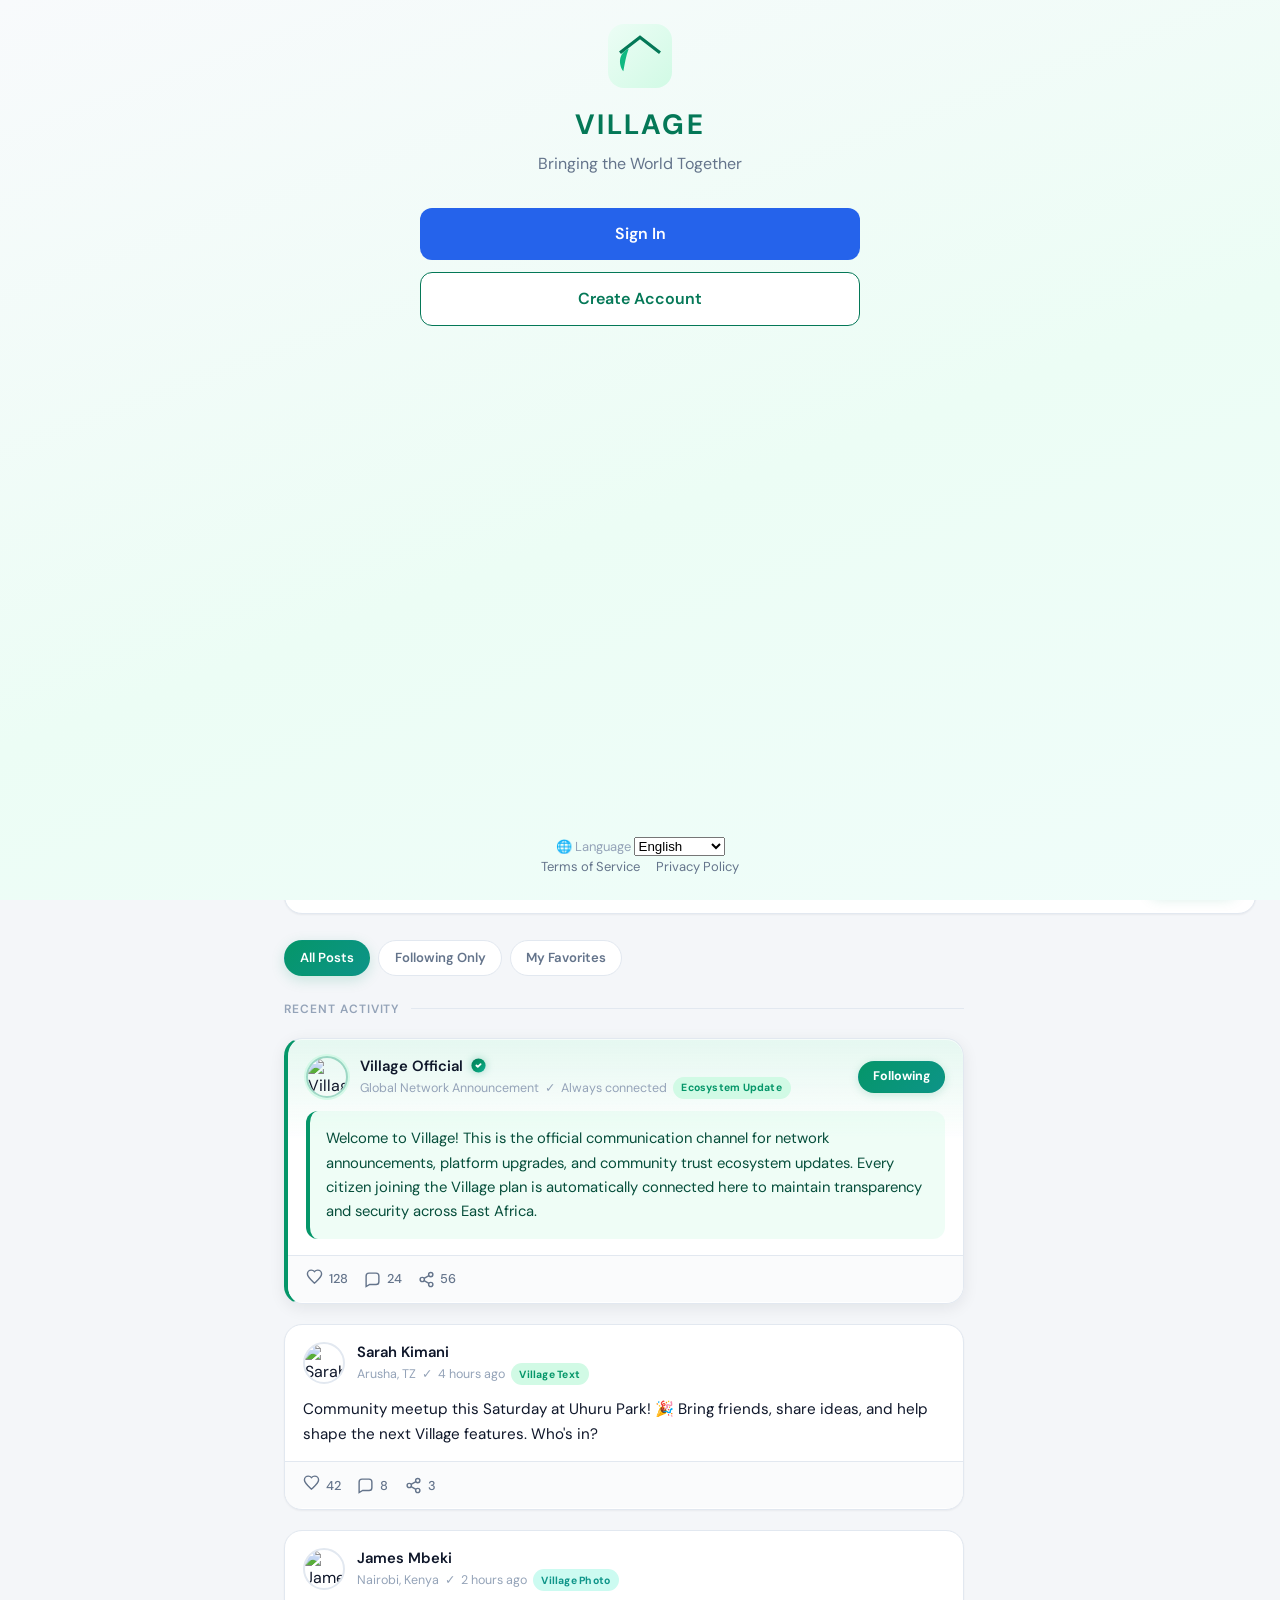
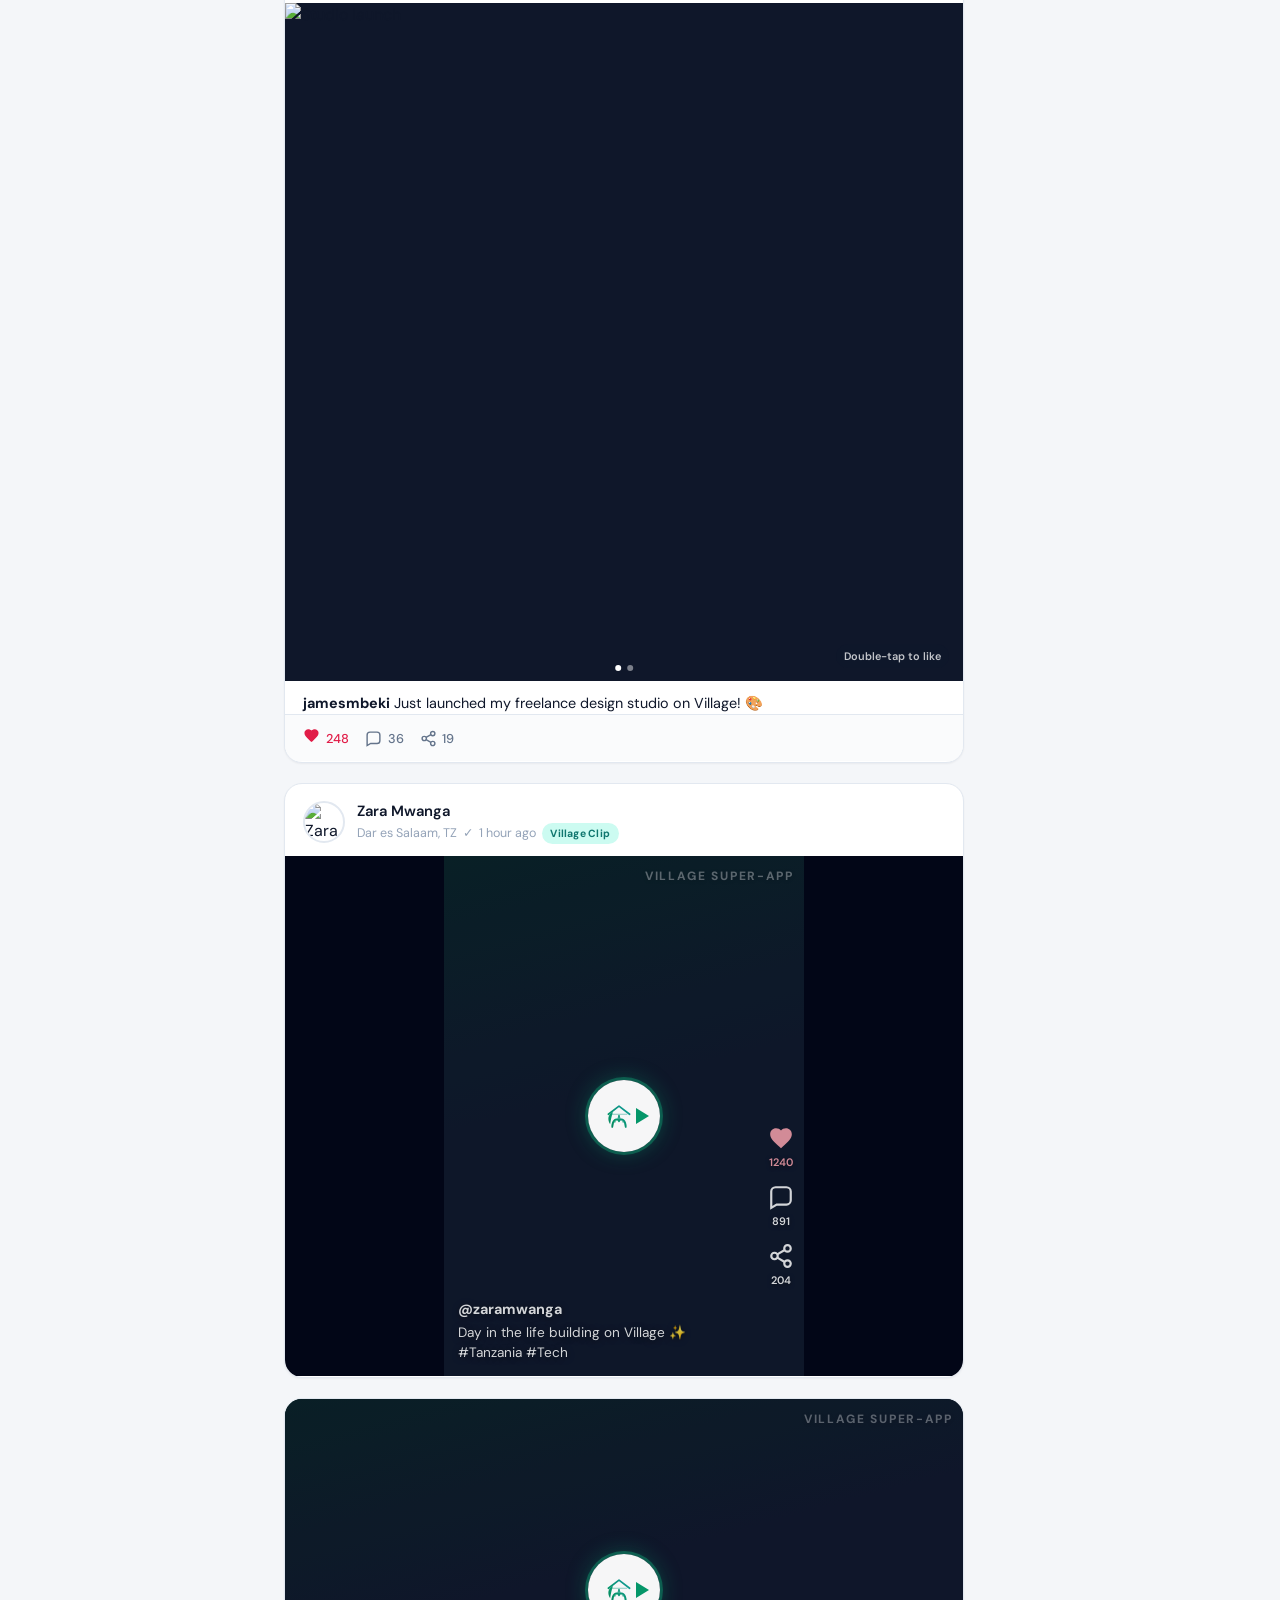
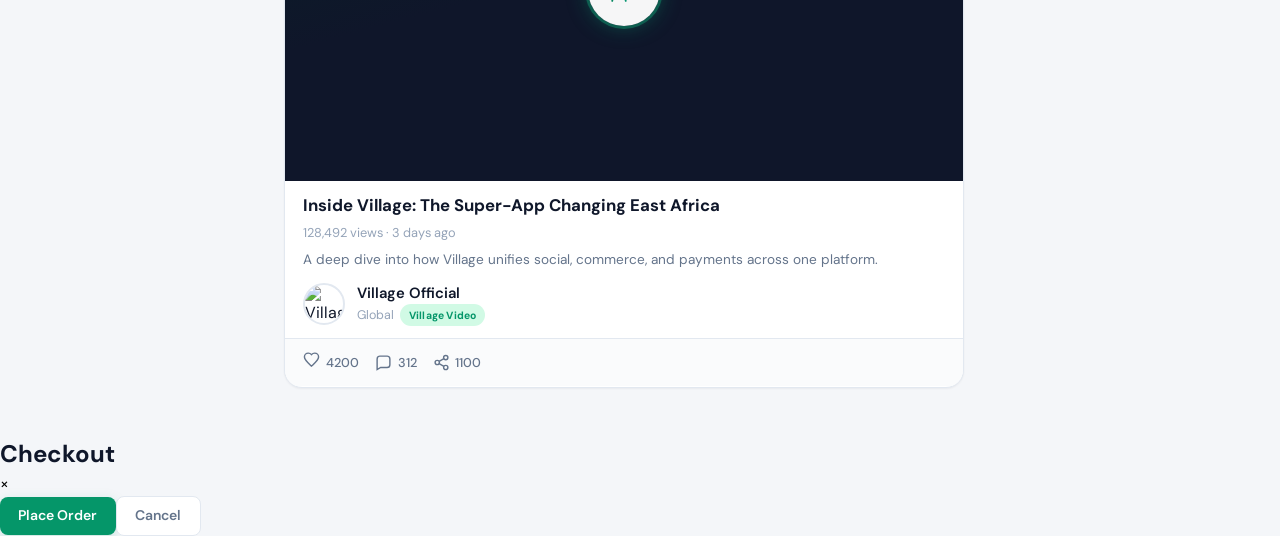
==== commit 425f1eeb: "System Heal: Harden storage, fix composer errors, and wire sovereign modules. Add VillageStorage wra" ====
--- a/index.html
+++ b/index.html
@@ -1,20352 +1,20570 @@
-<!DOCTYPE html>
-<html lang="en">
-<head>
-  <meta charset="UTF-8">
-  <meta name="viewport" content="width=device-width, initial-scale=1.0">
-  <meta name="description" content="Village ? The Global Super-App Ecosystem for social, commerce, and utility.">
-  <title>Village ? Home</title>
-  <link rel="preconnect" href="https://fonts.googleapis.com">
-  <link rel="preconnect" href="https://fonts.gstatic.com" crossorigin>
-  <link href="https://fonts.googleapis.com/css2?family=DM+Sans:ital,opsz,wght@0,9..40,400;0,9..40,500;0,9..40,600;0,9..40,700;1,9..40,400&family=Instrument+Serif:ital@0;1&display=swap" rel="stylesheet">
-  <link rel="stylesheet" href="https://cdnjs.cloudflare.com/ajax/libs/font-awesome/6.4.0/css/all.min.css">
-  <style>
-    :root {
-      --bg-base: #f4f6f9;
-      --bg-surface: #ffffff;
-      --bg-elevated: #fafbfc;
-      --bg-sidebar: #0f172a;
-      --bg-sidebar-hover: rgba(255, 255, 255, 0.06);
-      --bg-sidebar-active: rgba(16, 185, 129, 0.14);
-      --border: #e2e8f0;
-      --border-strong: #cbd5e1;
-      --text-primary: #0f172a;
-      --text-secondary: #64748b;
-      --text-muted: #94a3b8;
-      --text-inverse: #f8fafc;
-      --accent: #059669;
-      --accent-hover: #047857;
-      --accent-soft: #d1fae5;
-      --accent-glow: rgba(5, 150, 105, 0.18);
-      --teal-soft: #ccfbf1;
-      --teal: #0d9488;
-      --warning: #f59e0b;
-      --danger: #ef4444;
-      --shadow-sm: 0 1px 2px rgba(15, 23, 42, 0.05);
-      --shadow-md: 0 4px 16px rgba(15, 23, 42, 0.08);
-      --shadow-lg: 0 12px 40px rgba(15, 23, 42, 0.12);
-      --radius-sm: 8px;
-      --radius-md: 12px;
-      --radius-lg: 18px;
-      --radius-xl: 24px;
-      --nav-height: 64px;
-      --sidebar-width: 260px;
-      --font-sans: "DM Sans", system-ui, -apple-system, sans-serif;
-      --font-display: "Instrument Serif", Georgia, serif;
-      --transition: 180ms ease;
-    }
-
-    *, *::before, *::after {
-      box-sizing: border-box;
-      margin: 0;
-      padding: 0;
-    }
-
-    html {
-      scroll-behavior: smooth;
-    }
-
-    body {
-      font-family: var(--font-sans);
-      background: var(--bg-base);
-      color: var(--text-primary);
-      line-height: 1.5;
-      min-height: 100vh;
-      -webkit-font-smoothing: antialiased;
-    }
-
-    a {
-      color: inherit;
-      text-decoration: none;
-    }
-
-    button {
-      font: inherit;
-      cursor: pointer;
-      border: none;
-      background: none;
-    }
-
-    img {
-      display: block;
-      max-width: 100%;
-    }
-
-    /* ?? Top Navigation ?? */
-    .topnav {
-      position: fixed;
-      top: 0;
-      left: 0;
-      right: 0;
-      z-index: 100;
-      height: var(--nav-height);
-      background: rgba(255, 255, 255, 0.92);
-      backdrop-filter: blur(12px);
-      border-bottom: 1px solid var(--border);
-      box-shadow: var(--shadow-sm);
-    }
-
-    .topnav__inner {
-      max-width: 1440px;
-      height: 100%;
-      margin: 0 auto;
-      padding: 0 1.25rem;
-      display: flex;
-      align-items: center;
-      gap: 1rem;
-    }
-
-    .topnav__menu-btn {
-      display: none;
-      width: 40px;
-      height: 40px;
-      border-radius: var(--radius-sm);
-      align-items: center;
-      justify-content: center;
-      color: var(--text-primary);
-      transition: background var(--transition);
-    }
-
-    .topnav__menu-btn:hover {
-      background: var(--bg-base);
-    }
-
-    .topnav__brand {
-      display: flex;
-      align-items: center;
-      gap: 0.65rem;
-      flex-shrink: 0;
-    }
-
-    .topnav__logo {
-      width: 42px;
-      height: 42px;
-      border-radius: 12px;
-      background: linear-gradient(155deg, #ecfdf5 0%, #ffffff 48%, #f0fdfa 100%);
-      border: 1px solid rgba(5, 150, 105, 0.14);
-      display: grid;
-      place-items: center;
-      box-shadow: 0 4px 18px var(--accent-glow);
-      flex-shrink: 0;
-      padding: 3px;
-    }
-
-    .topnav__logo svg {
-      width: 100%;
-      height: 100%;
-      display: block;
-    }
-
-    .topnav__wordmark {
-      display: flex;
-      flex-direction: column;
-      justify-content: center;
-      gap: 0.05rem;
-      line-height: 1;
-    }
-
-    .topnav__title {
-      font-family: var(--font-sans);
-      font-size: 1.32rem;
-      font-weight: 700;
-      letter-spacing: -0.04em;
-      line-height: 1;
-      background: linear-gradient(118deg, #047857 0%, #059669 38%, #0d9488 72%, #14b8a6 100%);
-      -webkit-background-clip: text;
-      background-clip: text;
-      color: transparent;
-      -webkit-text-fill-color: transparent;
-    }
-
-    .topnav__tagline {
-      font-size: 0.58rem;
-      font-weight: 600;
-      letter-spacing: 0.14em;
-      text-transform: uppercase;
-      color: var(--text-muted);
-    }
-
-    .topnav__search {
-      flex: 1;
-      max-width: 420px;
-      margin: 0 auto;
-      position: relative;
-    }
-
-    .topnav__search input {
-      width: 100%;
-      height: 42px;
-      padding: 0 1rem 0 2.75rem;
-      border: 1px solid var(--border);
-      border-radius: 999px;
-      background: var(--bg-elevated);
-      font: inherit;
-      font-size: 0.9rem;
-      color: var(--text-primary);
-      transition: border-color var(--transition), box-shadow var(--transition);
-    }
-
-    .topnav__search input::placeholder {
-      color: var(--text-muted);
-    }
-
-    .topnav__search input:focus {
-      outline: none;
-      border-color: var(--accent);
-      box-shadow: 0 0 0 3px var(--accent-glow);
-    }
-
-    .topnav__search-icon {
-      position: absolute;
-      left: 1rem;
-      top: 50%;
-      transform: translateY(-50%);
-      color: var(--text-muted);
-      pointer-events: none;
-    }
-
-    .topnav__links {
-      display: flex;
-      align-items: center;
-      gap: 0.25rem;
-    }
-
-    .topnav__link {
-      display: flex;
-      align-items: center;
-      gap: 0.45rem;
-      padding: 0.55rem 0.9rem;
-      border-radius: var(--radius-sm);
-      font-size: 0.875rem;
-      font-weight: 500;
-      color: var(--text-secondary);
-      transition: color var(--transition), background var(--transition);
-    }
-
-    .topnav__link:hover {
-      color: var(--text-primary);
-      background: var(--bg-base);
-    }
-
-    .topnav__link--active {
-      color: var(--accent);
-      background: var(--accent-soft);
-    }
-
-    .topnav__link svg {
-      width: 18px;
-      height: 18px;
-      flex-shrink: 0;
-    }
-
-    .topnav__avatar {
-      width: 36px;
-      height: 36px;
-      border-radius: 50%;
-      object-fit: cover;
-      border: 2px solid var(--border);
-      margin-left: 0.35rem;
-    }
-
-    /* ?? App Shell ?? */
-    .app-shell {
-      display: flex;
-      max-width: 1440px;
-      margin: 0 auto;
-      padding-top: var(--nav-height);
-      min-height: 100vh;
-    }
-
-    /* ?? Sidebar ?? */
-    .sidebar {
-      position: fixed;
-      top: var(--nav-height);
-      left: 0;
-      width: var(--sidebar-width);
-      height: calc(100vh - var(--nav-height));
-      background: var(--bg-sidebar);
-      border-right: 1px solid rgba(255, 255, 255, 0.06);
-      padding: 1.25rem 0.85rem;
-      overflow-y: auto;
-      z-index: 90;
-      transition: transform 280ms ease;
-    }
-
-    .sidebar__label {
-      font-size: 0.68rem;
-      font-weight: 600;
-      letter-spacing: 0.1em;
-      text-transform: uppercase;
-      color: rgba(248, 250, 252, 0.38);
-      padding: 0 0.75rem;
-      margin-bottom: 0.65rem;
-    }
-
-    .sidebar__nav {
-      list-style: none;
-      display: flex;
-      flex-direction: column;
-      gap: 0.2rem;
-    }
-
-    .sidebar__item a {
-      display: flex;
-      align-items: center;
-      gap: 0.75rem;
-      padding: 0.72rem 0.85rem;
-      border-radius: var(--radius-md);
-      font-size: 0.9rem;
-      font-weight: 500;
-      color: rgba(248, 250, 252, 0.72);
-      transition: background var(--transition), color var(--transition);
-    }
-
-    .sidebar__item a:hover {
-      background: var(--bg-sidebar-hover);
-      color: var(--text-inverse);
-    }
-
-    .sidebar__item--active a {
-      background: var(--bg-sidebar-active);
-      color: #6ee7b7;
-    }
-
-    .sidebar__icon {
-      width: 20px;
-      height: 20px;
-      flex-shrink: 0;
-      opacity: 0.85;
-    }
-
-    .sidebar__item--active .sidebar__icon {
-      opacity: 1;
-    }
-
-    .sidebar__badge {
-      margin-left: auto;
-      font-size: 0.65rem;
-      font-weight: 700;
-      padding: 0.15rem 0.45rem;
-      border-radius: 999px;
-      background: rgba(245, 158, 11, 0.18);
-      color: #fcd34d;
-    }
-
-    .sidebar__divider {
-      height: 1px;
-      background: rgba(255, 255, 255, 0.07);
-      margin: 1.1rem 0.75rem;
-    }
-
-    .sidebar__user-card {
-      margin-top: 1.5rem;
-      padding: 0.85rem;
-      border-radius: var(--radius-md);
-      background: rgba(255, 255, 255, 0.04);
-      border: 1px solid rgba(255, 255, 255, 0.07);
-    }
-
-    .sidebar__user-card p {
-      font-size: 0.75rem;
-      color: rgba(248, 250, 252, 0.5);
-      margin-bottom: 0.35rem;
-    }
-
-    .sidebar__user-card strong {
-      display: block;
-      font-size: 0.85rem;
-      color: var(--text-inverse);
-      font-weight: 600;
-    }
-
-    .sidebar__user-card span {
-      font-size: 0.75rem;
-      color: #6ee7b7;
-    }
-
-    .sidebar__user-card .user-name-display {
-      font-size: 0.85rem;
-      color: var(--text-inverse);
-      font-weight: 600;
-    }
-
-    /* ?? Account Status & Privacy Controls ?? */
-    .account-controls {
-      margin-top: 0.85rem;
-      padding-top: 0.85rem;
-      border-top: 1px solid rgba(255, 255, 255, 0.08);
-      display: flex;
-      flex-direction: column;
-      gap: 0.75rem;
-    }
-
-    .account-control__label {
-      display: block;
-      font-size: 0.68rem;
-      font-weight: 600;
-      letter-spacing: 0.06em;
-      text-transform: uppercase;
-      color: rgba(248, 250, 252, 0.45);
-      margin-bottom: 0.4rem;
-    }
-
-    .account-toggle {
-      display: flex;
-      gap: 2px;
-      padding: 3px;
-      border-radius: var(--radius-sm);
-      background: rgba(0, 0, 0, 0.25);
-      border: 1px solid rgba(110, 231, 183, 0.15);
-    }
-
-    .account-toggle__option {
-      flex: 1;
-      padding: 0.4rem 0.3rem;
-      border-radius: 6px;
-      font-size: 0.65rem;
-      font-weight: 600;
-      color: rgba(248, 250, 252, 0.55);
-      background: transparent;
-      border: none;
-      transition: background var(--transition), color var(--transition), box-shadow var(--transition);
-      white-space: nowrap;
-      line-height: 1.2;
-    }
-
-    .account-toggle__option:hover {
-      color: rgba(248, 250, 252, 0.85);
-    }
-
-    .account-toggle__option--active {
-      background: linear-gradient(135deg, rgba(16, 185, 129, 0.35) 0%, rgba(13, 148, 136, 0.28) 100%);
-      color: #ecfdf5;
-      box-shadow: 0 0 12px rgba(16, 185, 129, 0.2);
-    }
-
-    .user-name-display {
-      display: inline-flex;
-      align-items: center;
-      gap: 0.35rem;
-      flex-wrap: wrap;
-    }
-
-    .privacy-lock-icon {
-      width: 0.85rem;
-      height: 0.85rem;
-      flex-shrink: 0;
-      color: #94a3b8;
-      filter: drop-shadow(0 0 4px rgba(148, 163, 184, 0.4));
-      transition: opacity var(--transition), transform var(--transition);
-    }
-
-    .badge-merchant {
-      display: inline-flex;
-      align-items: center;
-      padding: 0.12rem 0.45rem;
-      border-radius: 999px;
-      font-size: 0.62rem;
-      font-weight: 700;
-      letter-spacing: 0.04em;
-      text-transform: uppercase;
-      color: #422006;
-      background: linear-gradient(135deg, #fde047 0%, #eab308 100%);
-      box-shadow: 0 0 10px rgba(234, 179, 8, 0.35);
-      transition: opacity var(--transition), transform var(--transition);
-    }
-
-    .privacy-banner {
-      display: flex;
-      align-items: center;
-      justify-content: space-between;
-      gap: 0.75rem;
-      border-radius: var(--radius-md);
-      background: linear-gradient(135deg, rgba(148, 163, 184, 0.12) 0%, rgba(16, 185, 129, 0.08) 100%);
-      border: 1px solid rgba(148, 163, 184, 0.25);
-      font-size: 0.85rem;
-      color: var(--text-secondary);
-      opacity: 0;
-      max-height: 0;
-      overflow: hidden;
-      padding: 0 1rem;
-      margin-bottom: 0;
-      transition: opacity 280ms ease, max-height 280ms ease, padding 280ms ease, margin 280ms ease;
-    }
-
-    .privacy-banner--visible {
-      opacity: 1;
-      max-height: 80px;
-      padding: 0.75rem 1rem;
-      margin-bottom: 1rem;
-    }
-
-    .privacy-banner__text {
-      display: flex;
-      align-items: center;
-      gap: 0.5rem;
-      flex: 1;
-    }
-
-    .privacy-banner__icon {
-      width: 1rem;
-      height: 1rem;
-      color: #94a3b8;
-      flex-shrink: 0;
-    }
-
-    .privacy-banner__dismiss {
-      flex-shrink: 0;
-      width: 28px;
-      height: 28px;
-      border-radius: var(--radius-sm);
-      display: grid;
-      place-items: center;
-      color: var(--text-muted);
-      transition: background var(--transition), color var(--transition);
-    }
-
-    .privacy-banner__dismiss:hover {
-      background: rgba(148, 163, 184, 0.15);
-      color: var(--text-secondary);
-    }
-
-    .sidebar__item--merchant-active > a {
-      background: rgba(234, 179, 8, 0.12) !important;
-      border: 1px solid rgba(234, 179, 8, 0.28);
-      box-shadow: 0 0 16px rgba(234, 179, 8, 0.15);
-      color: #fcd34d;
-    }
-
-    .sidebar__item--merchant-active .sidebar__icon {
-      color: #eab308;
-    }
-
-    .composer__identity {
-      display: flex;
-      flex-direction: column;
-      align-items: center;
-      gap: 0.25rem;
-      flex-shrink: 0;
-    }
-
-    .composer__author-name {
-      font-size: 0.72rem;
-      font-weight: 600;
-      color: var(--text-secondary);
-      text-align: center;
-      max-width: 52px;
-      line-height: 1.2;
-    }
-
-    /* ?? Sidebar recommendation card ?? */
-    .sidebar-recommendations {
-      margin: 0 0.75rem 1rem;
-      padding: 0.95rem;
-      border-radius: var(--radius-md);
-      background: linear-gradient(155deg, rgba(16, 185, 129, 0.16) 0%, rgba(13, 148, 136, 0.08) 100%);
-      border: 1px solid rgba(110, 231, 183, 0.22);
-      box-shadow: inset 0 1px 0 rgba(255, 255, 255, 0.06);
-    }
-
-    .sidebar-recommendations__title {
-      font-size: 0.78rem;
-      font-weight: 700;
-      letter-spacing: 0.02em;
-      color: #a7f3d0;
-      margin-bottom: 0.65rem;
-    }
-
-    .sidebar-recommendations__list {
-      list-style: none;
-      display: flex;
-      flex-direction: column;
-      gap: 0.45rem;
-    }
-
-    .sidebar-recommendations__link {
-      display: block;
-      width: 100%;
-      text-align: left;
-      padding: 0.55rem 0.65rem;
-      border-radius: var(--radius-sm);
-      font-size: 0.78rem;
-      font-weight: 600;
-      color: #ecfdf5;
-      background: rgba(255, 255, 255, 0.05);
-      border: 1px solid rgba(255, 255, 255, 0.08);
-      transition: background var(--transition), border-color var(--transition), transform var(--transition);
-    }
-
-    .sidebar-recommendations__link:hover {
-      background: rgba(16, 185, 129, 0.22);
-      border-color: rgba(110, 231, 183, 0.35);
-      transform: translateX(2px);
-    }
-
-    /* ?? Main Content ?? */
-    .main {
-      flex: 1;
-      margin-left: var(--sidebar-width);
-      padding: 1.75rem 1.5rem 3rem;
-      min-width: 0;
-    }
-
-    .main__header {
-      margin-bottom: 1.5rem;
-    }
-
-    .main__header h1 {
-      font-family: var(--font-display);
-      font-size: clamp(1.75rem, 3vw, 2.25rem);
-      font-weight: 400;
-      letter-spacing: -0.02em;
-      margin-bottom: 0.35rem;
-    }
-
-    .main__header p {
-      color: var(--text-secondary);
-      font-size: 0.95rem;
-    }
-
-    /* ?? App view switching (Social / Marketplace) ?? */
-    .app-view {
-      display: block;
-      animation: viewFadeIn 280ms ease;
-    }
-
-    .app-view--hidden {
-      display: none !important;
-      visibility: hidden;
-      pointer-events: none;
-      height: 0;
-      overflow: hidden;
-    }
-
-    .app-view:not(.app-view--hidden) {
-      visibility: visible;
-      pointer-events: auto;
-      height: auto;
-      overflow: visible;
-    }
-
-    /* ?? Village Pay ?? */
-    #pay-page {
-      position: fixed;
-      inset: 0;
-      z-index: 9986;
-      display: flex;
-      flex-direction: column;
-      overflow-y: auto;
-      background: linear-gradient(180deg, #0a0f1a 0%, #060a12 45%, #04060c 100%);
-      color: #e2e8f0;
-      padding: calc(var(--nav-height) + 1rem) 0 2.5rem;
-    }
-    #pay-page.hidden { display: none !important; }
-    body.village-pay-active .app-shell,
-    body.village-pay-active .topnav { visibility: hidden; pointer-events: none; }
-    .village-pay-overlay { width: 100%; max-width: 1200px; margin: 0 auto; padding: 0 1rem; flex: 1; display: flex; flex-direction: column; gap: 1.5rem; }
-    .village-pay__panels { display: grid; grid-template-columns: 1fr; gap: 1.25rem; }
-    @media (min-width: 1024px) { .village-pay__panels { grid-template-columns: 1fr 1fr; } }
-    #pay-dashboard-inner.village-pay {
-      display: flex;
-      flex-direction: column;
-      gap: 1rem;
-      max-width: 640px;
-      margin: 0 auto;
-      --village-pay-emerald: #059669;
-    }
-
-    .village-pay__hero {
-      position: relative;
-      overflow: hidden;
-      background: linear-gradient(135deg, #064e3b 0%, #059669 42%, #d97706 100%);
-      border-radius: var(--radius-lg);
-      padding: 1.5rem 1.35rem;
-      color: #fff;
-      box-shadow: 0 12px 36px rgba(5, 150, 105, 0.28);
-    }
-
-    .village-pay__hero-label {
-      font-size: 0.7rem;
-      font-weight: 600;
-      letter-spacing: 0.1em;
-      text-transform: uppercase;
-      opacity: 0.88;
-      margin: 0 0 0.35rem;
-    }
-
-    .village-pay__hero-amount {
-      font-size: 2.2rem;
-      font-weight: 800;
-      letter-spacing: -0.03em;
-      margin: 0;
-      line-height: 1.1;
-    }
-
-    .village-pay__hero-meta {
-      font-size: 0.76rem;
-      opacity: 0.85;
-      margin: 0.35rem 0 0;
-    }
-
-    .village-pay__actions-bar {
-      display: grid;
-      grid-template-columns: repeat(3, 1fr);
-      gap: 0.65rem;
-    }
-
-    .village-pay-action-btn {
-      display: flex;
-      align-items: center;
-      justify-content: center;
-      min-height: 44px;
-      padding: 0.75rem 0.65rem;
-      border-radius: var(--radius-md);
-      border: 1px solid rgba(5, 150, 105, 0.25);
-      background: var(--bg-surface);
-      font-size: 0.82rem;
-      font-weight: 700;
-      color: var(--text-primary);
-      cursor: pointer;
-      transition: background var(--transition), border-color var(--transition);
-      text-align: center;
-      line-height: 1.25;
-    }
-
-    .village-pay-action-btn--primary {
-      background: linear-gradient(135deg, #059669 0%, #0d9488 100%);
-      border-color: transparent;
-      color: #fff;
-    }
-
-    .village-pay-action-btn--ghost {
-      grid-column: 1 / -1;
-      border-style: dashed;
-      background: transparent;
-      font-size: 0.78rem;
-    }
-
-    .village-pay__panels-wrap {
-      display: flex;
-      flex-direction: column;
-      gap: 0.75rem;
-    }
-
-    @media (min-width: 769px) {
-      .village-pay__panels-wrap {
-        flex-direction: row;
-        align-items: flex-start;
-      }
-      .village-pay-action-panel { flex: 1; min-width: 0; }
-    }
-
-    .village-pay-action-panel {
-      background: linear-gradient(160deg, rgba(6, 78, 59, 0.1) 0%, var(--bg-surface) 55%);
-      border: 1px solid rgba(5, 150, 105, 0.28);
-      border-radius: var(--radius-lg);
-      padding: 1rem 1.1rem;
-    }
-
-    .village-pay-action-panel[hidden] { display: none !important; }
-
-    .village-pay-action-panel--open {
-      border-color: rgba(16, 185, 129, 0.55);
-      box-shadow: 0 0 0 3px rgba(16, 185, 129, 0.1);
-    }
-
-    .village-pay-action-panel__title {
-      font-size: 0.9rem;
-      font-weight: 700;
-      margin: 0 0 0.25rem;
-    }
-
-    .village-pay-action-panel__desc {
-      font-size: 0.74rem;
-      color: var(--text-muted);
-      margin: 0 0 0.75rem;
-      line-height: 1.45;
-    }
-
-    .village-pay-action-panel__field {
-      display: flex;
-      flex-direction: column;
-      gap: 0.35rem;
-      margin-bottom: 0.7rem;
-    }
-
-    .village-pay-action-panel__field label {
-      font-size: 0.78rem;
-      font-weight: 600;
-      color: var(--text-secondary);
-    }
-
-    .village-pay-action-panel__input {
-      width: 100%;
-      min-height: 44px;
-      padding: 0.65rem 0.8rem;
-      border: 1px solid var(--border);
-      border-radius: var(--radius-md);
-      background: var(--bg-elevated);
-      font-size: 0.88rem;
-    }
-
-    .village-pay-input--error,
-    .village-pay-action-panel__input.village-pay-input--error {
-      border-color: #dc2626;
-      box-shadow: 0 0 0 3px rgba(220, 38, 38, 0.12);
-    }
-
-    .village-pay-action-panel__amount-wrap {
-      display: flex;
-      border: 1px solid var(--border);
-      border-radius: var(--radius-md);
-      overflow: hidden;
-    }
-
-    .village-pay-action-panel__amount-wrap .village-pay-action-panel__input {
-      border: none;
-      border-radius: 0;
-    }
-
-    .village-pay-action-panel__currency {
-      display: flex;
-      align-items: center;
-      padding: 0 0.75rem;
-      font-size: 0.76rem;
-      font-weight: 700;
-      color: var(--village-pay-emerald);
-      background: rgba(5, 150, 105, 0.08);
-      border-left: 1px solid var(--border);
-    }
-
-    .village-pay-action-panel__preview {
-      font-size: 0.8rem;
-      font-weight: 600;
-      color: var(--village-pay-emerald);
-      margin: 0.1rem 0 0;
-    }
-
-    .village-pay-warning {
-      font-size: 0.76rem;
-      font-weight: 600;
-      color: #b45309;
-      background: rgba(245, 158, 11, 0.12);
-      border: 1px solid rgba(245, 158, 11, 0.35);
-      border-radius: var(--radius-sm);
-      padding: 0.45rem 0.55rem;
-      margin: 0.1rem 0 0;
-    }
-
-    .village-pay-warning[hidden] { display: none !important; }
-
-    .village-pay-warning--error {
-      color: #dc2626;
-      background: rgba(220, 38, 38, 0.08);
-      border-color: rgba(220, 38, 38, 0.3);
-    }
-
-    .village-pay-action-panel__submit {
-      display: flex;
-      align-items: center;
-      justify-content: center;
-      gap: 0.45rem;
-      width: 100%;
-      min-height: 44px;
-      border: none;
-      border-radius: var(--radius-md);
-      background: linear-gradient(135deg, #059669, #0d9488);
-      color: #fff;
-      font-size: 0.86rem;
-      font-weight: 700;
-      cursor: pointer;
-    }
-
-    .village-pay-action-panel__submit:disabled { opacity: 0.65; cursor: not-allowed; }
-
-    .village-pay-action-panel__spinner {
-      width: 1rem;
-      height: 1rem;
-      border: 2px solid rgba(255,255,255,0.35);
-      border-top-color: #fff;
-      border-radius: 50%;
-      animation: village-pay-spin 0.8s linear infinite;
-    }
-
-    @keyframes village-pay-spin { to { transform: rotate(360deg); } }
-
-    .village-pay-treasury {
-      background: var(--bg-surface);
-      border: 1px solid rgba(5, 150, 105, 0.22);
-      border-radius: var(--radius-lg);
-      padding: 1rem 1.1rem;
-    }
-
-    .village-pay-treasury__title {
-      font-size: 0.88rem;
-      font-weight: 700;
-      margin: 0 0 0.25rem;
-    }
-
-    .village-pay-treasury__desc {
-      font-size: 0.74rem;
-      color: var(--text-muted);
-      margin: 0 0 0.65rem;
-    }
-
-    .village-pay-treasury__log {
-      display: flex;
-      flex-direction: column;
-      gap: 0.45rem;
-      max-height: 200px;
-      overflow-y: auto;
-    }
-
-    .village-pay-treasury__row {
-      font-size: 0.73rem;
-      line-height: 1.5;
-      padding: 0.5rem 0.6rem;
-      border-radius: var(--radius-sm);
-      background: rgba(6, 78, 59, 0.06);
-      border-left: 3px solid var(--village-pay-emerald);
-      color: var(--text-secondary);
-    }
-
-    @media (max-width: 480px) {
-      .village-pay__actions-bar { grid-template-columns: 1fr; }
-    }
-
-    @keyframes viewFadeIn {
-      from {
-        opacity: 0;
-        transform: translateY(6px);
-      }
-      to {
-        opacity: 1;
-        transform: translateY(0);
-      }
-    }
-
-    .feed-grid--marketplace {
-      grid-template-columns: repeat(2, 1fr);
-    }
-
-    @media (max-width: 1024px) {
-      .feed-grid--marketplace {
-        grid-template-columns: 1fr;
-      }
-    }
-
-    .sidebar__link--nav {
-      width: 100%;
-    }
-
-    /* ?? Post Composer ?? */
-    .composer {
-      background: var(--bg-surface);
-      border: 1px solid var(--border);
-      border-radius: var(--radius-lg);
-      padding: 1.15rem 1.25rem;
-      box-shadow: var(--shadow-sm);
-      margin-bottom: 1.5rem;
-    }
-
-    .composer__top {
-      display: flex;
-      gap: 0.85rem;
-      align-items: flex-start;
-    }
-
-    .composer__avatar {
-      width: 44px;
-      height: 44px;
-      border-radius: 50%;
-      object-fit: cover;
-      flex-shrink: 0;
-      border: 2px solid var(--border);
-    }
-
-    .composer__input-wrap {
-      flex: 1;
-    }
-
-    .composer__input {
-      width: 100%;
-      min-height: 72px;
-      padding: 0.65rem 0.85rem;
-      border: 1px solid var(--border);
-      border-radius: var(--radius-md);
-      background: var(--bg-elevated);
-      font: inherit;
-      font-size: 0.95rem;
-      color: var(--text-primary);
-      resize: vertical;
-      transition: border-color var(--transition), box-shadow var(--transition);
-    }
-
-    .composer__input::placeholder {
-      color: var(--text-muted);
-    }
-
-    .composer__input:focus {
-      outline: none;
-      border-color: var(--accent);
-      box-shadow: 0 0 0 3px var(--accent-glow);
-    }
-
-    .composer__meta {
-      display: flex;
-      flex-wrap: wrap;
-      align-items: center;
-      justify-content: space-between;
-      gap: 0.75rem;
-      margin-top: 0.85rem;
-      padding-top: 0.85rem;
-      border-top: 1px solid var(--border);
-    }
-
-    .composer__tools {
-      display: flex;
-      flex-wrap: wrap;
-      gap: 0.35rem;
-    }
-
-    .composer__tool {
-      display: inline-flex;
-      align-items: center;
-      gap: 0.4rem;
-      padding: 0.45rem 0.75rem;
-      border-radius: var(--radius-sm);
-      font-size: 0.8rem;
-      font-weight: 500;
-      color: var(--text-secondary);
-      transition: background var(--transition), color var(--transition);
-    }
-
-    .composer__tool:hover {
-      background: var(--bg-base);
-      color: var(--text-primary);
-    }
-
-    .composer__tool svg {
-      width: 16px;
-      height: 16px;
-    }
-
-    .composer__actions {
-      display: flex;
-      gap: 0.5rem;
-    }
-
-    .btn {
-      display: inline-flex;
-      align-items: center;
-      justify-content: center;
-      gap: 0.4rem;
-      padding: 0.55rem 1.15rem;
-      border-radius: var(--radius-sm);
-      font-size: 0.875rem;
-      font-weight: 600;
-      transition: background var(--transition), transform var(--transition), box-shadow var(--transition);
-    }
-
-    .btn:active {
-      transform: scale(0.98);
-    }
-
-    .btn--ghost {
-      color: var(--text-secondary);
-      border: 1px solid var(--border);
-      background: var(--bg-surface);
-    }
-
-    .btn--ghost:hover {
-      background: var(--bg-base);
-      color: var(--text-primary);
-    }
-
-    .btn--primary {
-      background: var(--accent);
-      color: white;
-      box-shadow: 0 4px 14px var(--accent-glow);
-    }
-
-    .btn--primary:hover {
-      background: var(--accent-hover);
-    }
-
-    /* ?? Feed Grid ?? */
-    .feed-grid {
-      display: grid;
-      gap: 1.25rem;
-    }
-
-    /* Unified multimedia community feed (single column) */
-    .feed-grid--unified {
-      grid-template-columns: 1fr;
-      max-width: 680px;
-    }
-
-    .unified-feed-stream {
-      display: flex;
-      flex-direction: column;
-      gap: 1.25rem;
-      grid-column: 1 / -1;
-    }
-
-    .feed-dynamic-posts {
-      display: flex;
-      flex-direction: column;
-      gap: 1.25rem;
-    }
-
-    .feed-dynamic-posts:empty {
-      display: none;
-    }
-
-    .feed-grid__section-label {
-      grid-column: 1 / -1;
-      display: flex;
-      align-items: center;
-      gap: 0.75rem;
-      font-size: 0.75rem;
-      font-weight: 600;
-      letter-spacing: 0.08em;
-      text-transform: uppercase;
-      color: var(--text-muted);
-    }
-
-    .feed-grid__section-label::after {
-      content: "";
-      flex: 1;
-      height: 1px;
-      background: var(--border);
-    }
-
-    .feed-filter-tabs {
-      display: flex;
-      gap: 0.5rem;
-      margin-bottom: 0.25rem;
-    }
-
-    .feed-filter-tabs__tab {
-      padding: 0.45rem 0.95rem;
-      font-size: 0.82rem;
-      font-weight: 600;
-      color: var(--text-secondary);
-      background: var(--bg-surface);
-      border: 1px solid var(--border);
-      border-radius: 999px;
-      transition: color var(--transition), background var(--transition), border-color var(--transition), box-shadow var(--transition);
-    }
-
-    .feed-filter-tabs__tab:hover {
-      color: var(--accent);
-      border-color: rgba(5, 150, 105, 0.35);
-    }
-
-    .feed-filter-tabs__tab--active {
-      color: #fff;
-      background: linear-gradient(135deg, #059669 0%, #0d9488 100%);
-      border-color: transparent;
-      box-shadow: 0 4px 14px var(--accent-glow);
-    }
-
-    .feed-empty-state {
-      display: none;
-      padding: 2.5rem 1.5rem;
-      text-align: center;
-      background: var(--bg-surface);
-      border: 1px dashed var(--border-strong);
-      border-radius: var(--radius-lg);
-      color: var(--text-secondary);
-    }
-
-    .feed-empty-state--visible {
-      display: block;
-    }
-
-    .feed-empty-state__title {
-      font-size: 1rem;
-      font-weight: 700;
-      color: var(--text-primary);
-      margin-bottom: 0.35rem;
-    }
-
-    .feed-empty-state__text {
-      font-size: 0.88rem;
-    }
-
-    /* ?? Profile search empty state ?? */
-    .search-empty-state {
-      display: none;
-      padding: 2.75rem 1.5rem;
-      text-align: center;
-      background: linear-gradient(165deg, rgba(209, 250, 229, 0.35) 0%, var(--bg-surface) 55%);
-      border: 1px dashed rgba(5, 150, 105, 0.28);
-      border-radius: var(--radius-lg);
-      color: var(--text-secondary);
-      margin-bottom: 1rem;
-      transition: opacity 280ms ease, transform 280ms ease;
-    }
-
-    .search-empty-state--visible {
-      display: block;
-      animation: searchEmptyFadeIn 320ms ease;
-    }
-
-    @keyframes searchEmptyFadeIn {
-      from { opacity: 0; transform: translateY(6px); }
-      to { opacity: 1; transform: translateY(0); }
-    }
-
-    .search-empty-state__text {
-      font-size: 1rem;
-      font-weight: 600;
-      color: var(--text-primary);
-      letter-spacing: -0.01em;
-    }
-
-    /* ?? Search hide/show transitions on feed cards ?? */
-    .post-card {
-      position: relative;
-      overflow: hidden;
-      transition: opacity 280ms ease, max-height 340ms ease, margin 280ms ease, transform 280ms ease, box-shadow 280ms ease;
-      max-height: 6000px;
-    }
-
-    .post-card--search-hidden {
-      opacity: 0;
-      max-height: 0;
-      margin-top: 0 !important;
-      margin-bottom: 0 !important;
-      padding-top: 0 !important;
-      padding-bottom: 0 !important;
-      border-width: 0;
-      pointer-events: none;
-      transform: scale(0.985);
-    }
-
-    .post-card--rec-highlight {
-      box-shadow: 0 0 0 3px rgba(5, 150, 105, 0.35), var(--shadow-md);
-    }
-
-    .post-card--hidden-by-filter {
-      display: none !important;
-    }
-
-    .post-card__pinned-badge {
-      display: none;
-      padding: 0.45rem 1rem;
-      font-size: 0.68rem;
-      font-weight: 700;
-      letter-spacing: 0.06em;
-      text-transform: uppercase;
-      color: var(--accent-hover);
-      background: linear-gradient(90deg, rgba(209, 250, 229, 0.92) 0%, rgba(204, 251, 241, 0.55) 100%);
-      border-bottom: 1px solid rgba(5, 150, 105, 0.14);
-    }
-
-    .post-card--pinned .post-card__pinned-badge,
-    .post-card.is-pinned .post-card__pinned-badge {
-      display: block;
-    }
-
-    .post-card__header .post-card__pinned-badge {
-      display: none;
-      margin-bottom: 0.35rem;
-      padding: 0.2rem 0.55rem;
-      font-size: 0.62rem;
-      font-weight: 700;
-      letter-spacing: 0.05em;
-      text-transform: uppercase;
-      color: #047857;
-      background: linear-gradient(90deg, rgba(16, 185, 129, 0.18), rgba(52, 211, 153, 0.12));
-      border: 1px solid rgba(5, 150, 105, 0.28);
-      border-radius: 999px;
-      width: fit-content;
-    }
-
-    .post-card--pinned .post-card__header .post-card__pinned-badge,
-    .post-card.is-pinned .post-card__header .post-card__pinned-badge {
-      display: inline-block;
-    }
-
-    .post-card__pin-btn {
-      position: absolute;
-      top: 0.7rem;
-      right: 0.85rem;
-      z-index: 4;
-      width: 34px;
-      height: 34px;
-      border-radius: 50%;
-      display: grid;
-      place-items: center;
-      color: var(--text-muted);
-      background: rgba(255, 255, 255, 0.92);
-      border: 1px solid var(--border);
-      box-shadow: var(--shadow-sm);
-      transition: color var(--transition), background var(--transition), border-color var(--transition), transform var(--transition);
-    }
-
-    .post-card__pin-btn:hover {
-      color: var(--accent);
-      border-color: rgba(5, 150, 105, 0.35);
-      transform: scale(1.05);
-    }
-
-    .post-card__pin-btn[aria-pressed="true"] {
-      color: var(--accent);
-      background: var(--accent-soft);
-      border-color: rgba(5, 150, 105, 0.35);
-    }
-
-    .post-card__pin-btn svg {
-      width: 16px;
-      height: 16px;
-    }
-
-    .post-card__bookmark {
-      display: inline-flex;
-      align-items: center;
-      justify-content: center;
-      width: 34px;
-      height: 34px;
-      border-radius: 50%;
-      color: var(--text-muted);
-      transition: color var(--transition), background var(--transition), transform var(--transition);
-    }
-
-    .post-card__bookmark:hover {
-      color: var(--accent);
-      background: var(--accent-soft);
-      transform: scale(1.05);
-    }
-
-    .post-card__bookmark--active {
-      color: var(--accent);
-    }
-
-    .post-card__bookmark svg {
-      width: 18px;
-      height: 18px;
-    }
-
-    .post-card__footer--bookmark-only {
-      justify-content: flex-end;
-      padding-top: 0.5rem;
-      padding-bottom: 0.5rem;
-    }
-
-    /* ?? Card Base ?? */
-    .card {
-      background: var(--bg-surface);
-      border: 1px solid var(--border);
-      border-radius: var(--radius-lg);
-      overflow: hidden;
-      box-shadow: var(--shadow-sm);
-      transition: box-shadow var(--transition), transform var(--transition);
-    }
-
-    .card:hover {
-      box-shadow: var(--shadow-md);
-      transform: translateY(-2px);
-    }
-
-    /* ?? Social Post Card ?? */
-    .post-card__header {
-      display: flex;
-      align-items: center;
-      gap: 0.75rem;
-      padding: 1rem 1.15rem 0.75rem;
-    }
-
-    .post-card__avatar {
-      width: 42px;
-      height: 42px;
-      border-radius: 50%;
-      object-fit: cover;
-      border: 2px solid var(--border);
-    }
-
-    .post-card__author-info {
-      flex: 1;
-      min-width: 0;
-    }
-
-    .post-card__author-name {
-      font-size: 0.925rem;
-      font-weight: 600;
-      display: flex;
-      align-items: center;
-      gap: 0.4rem;
-    }
-
-    .post-card__verified {
-      width: 16px;
-      height: 16px;
-      color: var(--accent);
-    }
-
-    .post-card__meta {
-      font-size: 0.78rem;
-      color: var(--text-muted);
-      display: flex;
-      flex-wrap: wrap;
-      gap: 0.35rem;
-      align-items: center;
-    }
-
-    .post-card__meta-dot::before {
-      content: "?";
-      margin-right: 0.35rem;
-    }
-
-    .post-card__type-badge {
-      font-size: 0.65rem;
-      font-weight: 700;
-      letter-spacing: 0.02em;
-      text-transform: none;
-      padding: 0.2rem 0.55rem;
-      border-radius: 999px;
-      background: var(--accent-soft);
-      color: var(--accent);
-    }
-
-    .post-card__body {
-      padding: 0 1.15rem 1rem;
-    }
-
-    .post-card__text {
-      font-size: 0.925rem;
-      color: var(--text-primary);
-      margin-bottom: 0.85rem;
-      line-height: 1.6;
-    }
-
-    .post-card__media {
-      border-radius: var(--radius-md);
-      overflow: hidden;
-      aspect-ratio: 16 / 9;
-      background: linear-gradient(135deg, #e0f2fe 0%, #d1fae5 100%);
-      position: relative;
-    }
-
-    .post-card__media img {
-      width: 100%;
-      height: 100%;
-      object-fit: cover;
-    }
-
-    .post-card__footer {
-      display: flex;
-      align-items: center;
-      justify-content: space-between;
-      padding: 0.75rem 1.15rem;
-      border-top: 1px solid var(--border);
-      background: var(--bg-elevated);
-    }
-
-    .post-card__engagement {
-      display: flex;
-      gap: 1rem;
-    }
-
-    .post-card__stat {
-      display: inline-flex;
-      align-items: center;
-      gap: 0.35rem;
-      font-size: 0.8rem;
-      font-weight: 500;
-      color: var(--text-secondary);
-      transition: color var(--transition);
-    }
-
-    .post-card__stat:hover {
-      color: var(--accent);
-    }
-
-    .post-card__stat svg {
-      width: 17px;
-      height: 17px;
-    }
-
-    .post-card__stat--liked {
-      color: #e11d48;
-    }
-
-    .post-card--enter {
-      animation: postEnter 420ms ease forwards;
-    }
-
-    @keyframes postEnter {
-      from {
-        opacity: 0;
-        transform: translateY(-14px);
-      }
-      to {
-        opacity: 1;
-        transform: translateY(0);
-      }
-    }
-
-    .post-card__text:last-child {
-      margin-bottom: 0;
-    }
-
-    .post-card__like-count,
-    .post-card__comment-count,
-    .post-card__share-count {
-      min-width: 1ch;
-    }
-
-    .post-card__comments-panel {
-      border-top: 1px solid var(--border);
-      background: var(--bg-elevated);
-      overflow: hidden;
-      max-height: 480px;
-      transition: max-height 280ms ease, padding 280ms ease, opacity 280ms ease;
-      padding: 0 1.15rem;
-      opacity: 1;
-    }
-
-    .post-card__comments-panel--collapsed {
-      max-height: 0;
-      padding-top: 0;
-      padding-bottom: 0;
-      opacity: 0;
-      border-top-color: transparent;
-    }
-
-    .post-card__comment-input-wrap {
-      padding: 0.85rem 0 0.65rem;
-    }
-
-    .post-card__comment-row {
-      display: flex;
-      align-items: center;
-      gap: 0.5rem;
-      flex-wrap: wrap;
-    }
-
-    .post-card__comment-input {
-      flex: 1;
-      min-width: 0;
-      height: 40px;
-      padding: 0 0.85rem;
-      border: 1px solid var(--border);
-      border-radius: 999px;
-      font: inherit;
-      font-size: 0.85rem;
-      background: var(--bg-surface);
-      color: var(--text-primary);
-      transition: border-color var(--transition), box-shadow var(--transition);
-    }
-
-    .post-card__comment-send {
-      width: 40px;
-      height: 40px;
-      flex-shrink: 0;
-      border-radius: 50%;
-      display: grid;
-      place-items: center;
-      background: linear-gradient(135deg, #059669 0%, #0d9488 100%);
-      color: white;
-      box-shadow: 0 4px 12px var(--accent-glow);
-      transition: transform var(--transition), box-shadow var(--transition), background var(--transition);
-    }
-
-    .post-card__comment-send:hover {
-      background: linear-gradient(135deg, #047857 0%, #0f766e 100%);
-      transform: scale(1.05);
-    }
-
-    .post-card__comment-send:active {
-      transform: scale(0.96);
-    }
-
-    .post-card__comment-send svg {
-      width: 18px;
-      height: 18px;
-    }
-
-    .voice-comment-btn {
-      flex-shrink: 0;
-      height: 36px;
-      padding: 0 0.65rem;
-      border-radius: 999px;
-      font-size: 0.72rem;
-      font-weight: 600;
-      white-space: nowrap;
-      color: var(--accent);
-      background: rgba(5, 150, 105, 0.08);
-      border: 1px solid rgba(5, 150, 105, 0.28);
-      transition: background var(--transition), opacity var(--transition), transform var(--transition);
-    }
-
-    .voice-comment-btn:hover:not(:disabled) {
-      background: rgba(5, 150, 105, 0.16);
-      transform: translateY(-1px);
-    }
-
-    .voice-comment-btn--disabled,
-    .voice-comment-btn:disabled {
-      opacity: 0.45;
-      cursor: not-allowed;
-      color: var(--text-muted);
-      background: var(--bg-elevated);
-      border-color: var(--border);
-    }
-
-    .voice-record-panel {
-      display: none;
-      align-items: center;
-      gap: 0.65rem;
-      margin-top: 0.55rem;
-      padding: 0.55rem 0.75rem;
-      border-radius: var(--radius-md);
-      background: linear-gradient(135deg, rgba(5, 150, 105, 0.08) 0%, rgba(13, 148, 136, 0.06) 100%);
-      border: 1px solid rgba(5, 150, 105, 0.22);
-    }
-
-    .voice-record-panel--active {
-      display: flex;
-    }
-
-    .voice-record-panel__canvas {
-      flex: 1;
-      height: 32px;
-      border-radius: 6px;
-      background: rgba(15, 23, 42, 0.06);
-    }
-
-    .voice-record-panel__label {
-      font-size: 0.72rem;
-      font-weight: 600;
-      color: var(--accent);
-    }
-
-    .post-card__comment--voice .post-card__comment-text {
-      display: none;
-    }
-
-    .comment-voice-capsule {
-      display: flex;
-      align-items: center;
-      gap: 0.55rem;
-      padding: 0.45rem 0.65rem;
-      border-radius: 999px;
-      background: linear-gradient(135deg, rgba(5, 150, 105, 0.12) 0%, rgba(13, 148, 136, 0.08) 100%);
-      border: 1px solid rgba(5, 150, 105, 0.22);
-      max-width: 220px;
-    }
-
-    .comment-voice-capsule__play {
-      width: 28px;
-      height: 28px;
-      border-radius: 50%;
-      flex-shrink: 0;
-      display: grid;
-      place-items: center;
-      background: linear-gradient(135deg, #059669 0%, #0d9488 100%);
-      color: #fff;
-      font-size: 0.65rem;
-    }
-
-    .comment-voice-capsule__bars {
-      flex: 1;
-      display: flex;
-      align-items: center;
-      gap: 2px;
-      height: 22px;
-    }
-
-    .comment-voice-capsule__bars span {
-      flex: 1;
-      max-width: 3px;
-      border-radius: 2px;
-      background: var(--accent);
-      opacity: 0.55;
-      animation: voiceBarPulse 1.1s ease-in-out infinite;
-    }
-
-    .comment-voice-capsule__bars span:nth-child(2) { animation-delay: 0.12s; height: 60%; }
-    .comment-voice-capsule__bars span:nth-child(3) { animation-delay: 0.24s; height: 85%; }
-    .comment-voice-capsule__bars span:nth-child(4) { animation-delay: 0.08s; height: 45%; }
-    .comment-voice-capsule__bars span:nth-child(5) { animation-delay: 0.18s; height: 70%; }
-    .comment-voice-capsule__bars span:nth-child(6) { animation-delay: 0.3s; height: 50%; }
-
-    @keyframes voiceBarPulse {
-      0%, 100% { transform: scaleY(0.45); }
-      50% { transform: scaleY(1); }
-    }
-
-    .comment-voice-capsule__dur {
-      font-size: 0.68rem;
-      font-weight: 600;
-      color: var(--text-muted);
-      flex-shrink: 0;
-    }
-
-    .post-card__comment-input::placeholder {
-      color: var(--text-muted);
-    }
-
-    .post-card__comment-input:focus {
-      outline: none;
-      border-color: var(--accent);
-      box-shadow: 0 0 0 3px var(--accent-glow);
-    }
-
-    .post-card__comments-list {
-      list-style: none;
-      padding-bottom: 0.85rem;
-    }
-
-    .post-card__comments-list:empty {
-      padding-bottom: 0;
-    }
-
-    .post-card__comment {
-      display: flex;
-      gap: 0.65rem;
-      padding: 0.55rem 0;
-      border-bottom: 1px solid var(--border);
-      animation: postEnter 320ms ease forwards;
-    }
-
-    .post-card__comment:last-child {
-      border-bottom: none;
-    }
-
-    .post-card__comment-avatar {
-      width: 32px;
-      height: 32px;
-      border-radius: 50%;
-      object-fit: cover;
-      flex-shrink: 0;
-      border: 1px solid var(--border);
-    }
-
-    .post-card__comment-body {
-      flex: 1;
-      min-width: 0;
-    }
-
-    .post-card__comment-author {
-      font-size: 0.8rem;
-      font-weight: 600;
-      margin-bottom: 0.15rem;
-    }
-
-    .post-card__comment-text {
-      font-size: 0.85rem;
-      color: var(--text-secondary);
-      line-height: 1.5;
-      word-break: break-word;
-    }
-
-    .post-card__comment-time {
-      font-size: 0.7rem;
-      color: var(--text-muted);
-      margin-top: 0.2rem;
-    }
-
-    .toast {
-      position: fixed;
-      bottom: 1.5rem;
-      left: 50%;
-      transform: translateX(-50%) translateY(12px);
-      z-index: 300;
-      display: flex;
-      align-items: center;
-      gap: 0.5rem;
-      padding: 0.65rem 1.15rem;
-      background: var(--bg-sidebar);
-      color: var(--text-inverse);
-      border-radius: 999px;
-      font-size: 0.875rem;
-      font-weight: 600;
-      box-shadow: var(--shadow-lg);
-      opacity: 0;
-      visibility: hidden;
-      transition: opacity 220ms ease, transform 220ms ease, visibility 220ms ease;
-      pointer-events: none;
-    }
-
-    .toast--visible {
-      opacity: 1;
-      visibility: visible;
-      transform: translateX(-50%) translateY(0);
-    }
-
-    .toast--success.toast--visible {
-      background: linear-gradient(135deg, #047857 0%, #059669 100%);
-      color: #ecfdf5;
-      box-shadow: 0 8px 28px rgba(4, 120, 87, 0.35);
-    }
-
-    .toast svg {
-      width: 18px;
-      height: 18px;
-      color: #6ee7b7;
-      flex-shrink: 0;
-    }
-
-    /* ?? Village Trust Engine ? spam / security UI ?? */
-    .account-flagged-badge {
-      display: inline-flex;
-      align-items: center;
-      gap: 0.35rem;
-      margin-top: 0.45rem;
-      padding: 0.3rem 0.55rem;
-      border-radius: 999px;
-      font-size: 0.68rem;
-      font-weight: 700;
-      letter-spacing: 0.02em;
-      color: #fecaca;
-      background: rgba(239, 68, 68, 0.18);
-      border: 1px solid rgba(248, 113, 113, 0.45);
-      line-height: 1.3;
-    }
-
-    .sidebar__user-card .account-flagged-badge {
-      display: flex;
-      width: fit-content;
-    }
-
-    .profile-panel__name-row .account-flagged-badge {
-      margin-top: 0;
-    }
-
-    .security-warning-modal {
-      position: fixed;
-      inset: 0;
-      z-index: 280;
-      display: flex;
-      align-items: center;
-      justify-content: center;
-      padding: 1.25rem;
-      pointer-events: none;
-      opacity: 0;
-      visibility: hidden;
-      transition: opacity 280ms ease, visibility 280ms ease;
-    }
-
-    .security-warning-modal--open {
-      pointer-events: auto;
-      opacity: 1;
-      visibility: visible;
-    }
-
-    .security-warning-modal__backdrop {
-      position: absolute;
-      inset: 0;
-      background: rgba(15, 23, 42, 0.68);
-      backdrop-filter: blur(6px);
-    }
-
-    .security-warning-modal__dialog {
-      position: relative;
-      width: 100%;
-      max-width: 440px;
-      background: var(--bg-surface);
-      border: 1px solid rgba(239, 68, 68, 0.28);
-      border-radius: var(--radius-lg);
-      box-shadow: 0 20px 50px rgba(15, 23, 42, 0.22), 0 0 0 1px rgba(5, 150, 105, 0.08);
-      padding: 1.35rem 1.35rem 1.15rem;
-      transform: translateY(10px) scale(0.98);
-      transition: transform 280ms ease;
-    }
-
-    .security-warning-modal--open .security-warning-modal__dialog {
-      transform: translateY(0) scale(1);
-    }
-
-    .security-warning-modal__icon {
-      width: 44px;
-      height: 44px;
-      border-radius: 12px;
-      display: grid;
-      place-items: center;
-      font-size: 1.35rem;
-      background: linear-gradient(145deg, #fef3c7, #fee2e2);
-      border: 1px solid rgba(245, 158, 11, 0.35);
-      margin-bottom: 0.85rem;
-    }
-
-    .security-warning-modal__title {
-      font-size: 1.05rem;
-      font-weight: 700;
-      color: var(--text-primary);
-      margin-bottom: 0.55rem;
-    }
-
-    .security-warning-modal__body {
-      font-size: 0.9rem;
-      color: var(--text-secondary);
-      line-height: 1.55;
-      margin-bottom: 1.1rem;
-    }
-
-    .security-warning-modal__actions {
-      display: flex;
-      justify-content: flex-end;
-      gap: 0.55rem;
-    }
-
-    .security-warning-modal__btn {
-      padding: 0.55rem 1rem;
-      border-radius: var(--radius-sm);
-      font-size: 0.85rem;
-      font-weight: 600;
-      transition: background var(--transition), color var(--transition), border-color var(--transition);
-    }
-
-    .security-warning-modal__btn--primary {
-      background: var(--accent);
-      color: #fff;
-    }
-
-    .security-warning-modal__btn--primary:hover {
-      background: var(--accent-hover);
-    }
-
-    .security-block-curtain {
-      position: fixed;
-      inset: 0;
-      z-index: 260;
-      pointer-events: none;
-      opacity: 0;
-      visibility: hidden;
-      background: rgba(69, 10, 10, 0.42);
-      backdrop-filter: blur(3px);
-      transition: opacity 320ms ease, visibility 320ms ease;
-      display: flex;
-      align-items: center;
-      justify-content: center;
-      padding: 1.5rem;
-    }
-
-    .security-block-curtain--active {
-      opacity: 1;
-      visibility: visible;
-    }
-
-    .security-block-curtain--flash {
-      opacity: 1;
-      visibility: visible;
-    }
-
-    .security-block-curtain__banner {
-      max-width: 420px;
-      padding: 1rem 1.25rem;
-      border-radius: var(--radius-md);
-      background: rgba(15, 23, 42, 0.92);
-      border: 1px solid rgba(248, 113, 113, 0.45);
-      color: #fecaca;
-      font-size: 0.9rem;
-      font-weight: 600;
-      text-align: center;
-      line-height: 1.45;
-      box-shadow: var(--shadow-lg);
-    }
-
-    body.account-flagged-restricted .composer,
-    body.account-flagged-restricted .chat-window__input-row,
-    body.account-flagged-restricted .chat-window__footer {
-      opacity: 0.72;
-    }
-
-    body.account-flagged-restricted .chat-share-location-btn {
-      opacity: 0.45;
-      pointer-events: none;
-    }
-
-    body.village-app-locked #recentActivity,
-    body.village-app-locked .composer {
-      pointer-events: none;
-      opacity: 0.55;
-      filter: saturate(0.85);
-    }
-
-    /* ?? Share Modal ?? */
-    .share-modal {
-      position: fixed;
-      inset: 0;
-      z-index: 250;
-      display: flex;
-      align-items: center;
-      justify-content: center;
-      padding: 1.25rem;
-      pointer-events: none;
-      opacity: 0;
-      visibility: hidden;
-      transition: opacity 280ms ease, visibility 280ms ease;
-    }
-
-    .share-modal--open {
-      pointer-events: auto;
-      opacity: 1;
-      visibility: visible;
-    }
-
-    .share-modal__backdrop {
-      position: absolute;
-      inset: 0;
-      background: rgba(15, 23, 42, 0.62);
-      backdrop-filter: blur(6px);
-    }
-
-    .share-modal__dialog {
-      position: relative;
-      width: 100%;
-      max-width: 420px;
-      background: var(--bg-surface);
-      border: 1px solid var(--border);
-      border-radius: var(--radius-xl);
-      box-shadow: var(--shadow-lg);
-      overflow: hidden;
-      transform: translateY(16px) scale(0.97);
-      transition: transform 320ms cubic-bezier(0.22, 1, 0.36, 1);
-    }
-
-    .share-modal--open .share-modal__dialog {
-      transform: translateY(0) scale(1);
-    }
-
-    .share-modal__header {
-      display: flex;
-      align-items: flex-start;
-      justify-content: space-between;
-      gap: 1rem;
-      padding: 1.25rem 1.25rem 1rem;
-      background: linear-gradient(180deg, var(--accent-soft) 0%, var(--bg-surface) 100%);
-      border-bottom: 1px solid var(--border);
-    }
-
-    .share-modal__header h2 {
-      font-size: 1.1rem;
-      font-weight: 700;
-      margin-bottom: 0.25rem;
-    }
-
-    .share-modal__header p {
-      font-size: 0.8rem;
-      color: var(--text-secondary);
-      line-height: 1.4;
-    }
-
-    .share-modal__close {
-      width: 36px;
-      height: 36px;
-      border-radius: var(--radius-sm);
-      display: grid;
-      place-items: center;
-      color: var(--text-secondary);
-      flex-shrink: 0;
-      transition: background var(--transition), color var(--transition);
-    }
-
-    .share-modal__close:hover {
-      background: var(--bg-base);
-      color: var(--text-primary);
-    }
-
-    .share-modal__grid {
-      display: grid;
-      grid-template-columns: repeat(3, 1fr);
-      gap: 0.65rem;
-      padding: 1rem 1.25rem;
-    }
-
-    @media (max-width: 380px) {
-      .share-modal__grid {
-        grid-template-columns: repeat(2, 1fr);
-      }
-    }
-
-    .share-option {
-      display: flex;
-      flex-direction: column;
-      align-items: center;
-      gap: 0.45rem;
-      padding: 0.85rem 0.5rem;
-      border-radius: var(--radius-md);
-      border: 1px solid var(--border);
-      background: var(--bg-elevated);
-      transition: transform var(--transition), box-shadow var(--transition), border-color var(--transition);
-    }
-
-    .share-option:hover {
-      transform: translateY(-2px);
-      box-shadow: var(--shadow-md);
-      border-color: transparent;
-    }
-
-    .share-option__icon {
-      width: 44px;
-      height: 44px;
-      border-radius: 50%;
-      display: grid;
-      place-items: center;
-      color: white;
-      font-size: 0.7rem;
-      font-weight: 800;
-      letter-spacing: -0.02em;
-    }
-
-    .share-option__label {
-      font-size: 0.72rem;
-      font-weight: 600;
-      color: var(--text-primary);
-    }
-
-    .share-option--whatsapp .share-option__icon { background: #25d366; }
-    .share-option--telegram .share-option__icon { background: #229ed9; }
-    .share-option--instagram .share-option__icon {
-      background: linear-gradient(45deg, #f58529, #dd2a7b, #8134af, #515bd4);
-    }
-    .share-option--facebook .share-option__icon { background: #1877f2; }
-    .share-option--tiktok .share-option__icon {
-      background: linear-gradient(135deg, #00f2ea 0%, #ff0050 50%, #000 100%);
-    }
-    .share-option--email .share-option__icon { background: linear-gradient(135deg, #059669, #0d9488); }
-
-    .share-modal__footer {
-      padding: 0 1.25rem 1.25rem;
-    }
-
-    .share-modal__copy {
-      width: 100%;
-      display: flex;
-      align-items: center;
-      justify-content: center;
-      gap: 0.5rem;
-      padding: 0.75rem 1rem;
-      border-radius: var(--radius-md);
-      font-size: 0.9rem;
-      font-weight: 700;
-      color: white;
-      background: linear-gradient(135deg, #059669 0%, #0d9488 100%);
-      box-shadow: 0 4px 14px var(--accent-glow);
-      transition: background var(--transition), transform var(--transition);
-    }
-
-    .share-modal__copy:hover {
-      background: linear-gradient(135deg, #047857 0%, #0f766e 100%);
-    }
-
-    .share-modal__copy:active {
-      transform: scale(0.98);
-    }
-
-    .share-modal__copy svg {
-      width: 18px;
-      height: 18px;
-    }
-
-    /* ?? Composer post types ?? */
-    .composer__type-tabs {
-      display: flex;
-      flex-wrap: wrap;
-      gap: 0.35rem;
-      margin-bottom: 0.85rem;
-      padding-bottom: 0.85rem;
-      border-bottom: 1px solid var(--border);
-    }
-
-    .composer__type-tab {
-      padding: 0.45rem 0.85rem;
-      border-radius: 999px;
-      font-size: 0.78rem;
-      font-weight: 600;
-      color: var(--text-secondary);
-      border: 1px solid var(--border);
-      background: var(--bg-elevated);
-      transition: background var(--transition), color var(--transition), border-color var(--transition);
-    }
-
-    .composer__type-tab:hover {
-      color: var(--text-primary);
-      border-color: var(--border-strong);
-    }
-
-    .composer__type-tab--active {
-      background: var(--accent-soft);
-      color: var(--accent);
-      border-color: var(--accent);
-    }
-
-    .composer__panel {
-      display: none;
-    }
-
-    .composer__panel--active {
-      display: block;
-    }
-
-    .composer__field {
-      margin-bottom: 0.65rem;
-    }
-
-    .composer__field label {
-      display: block;
-      font-size: 0.78rem;
-      font-weight: 600;
-      color: var(--text-secondary);
-      margin-bottom: 0.35rem;
-    }
-
-    .composer__field input {
-      width: 100%;
-      height: 42px;
-      padding: 0 0.85rem;
-      border: 1px solid var(--border);
-      border-radius: var(--radius-sm);
-      font: inherit;
-      font-size: 0.9rem;
-      background: var(--bg-elevated);
-    }
-
-    .composer__field input:focus {
-      outline: none;
-      border-color: var(--accent);
-      box-shadow: 0 0 0 3px var(--accent-glow);
-    }
-
-    .composer__hint {
-      font-size: 0.75rem;
-      color: var(--text-muted);
-      margin-top: 0.35rem;
-    }
-
-    .composer-media-upload {
-      display: flex;
-      flex-wrap: wrap;
-      gap: 0.5rem;
-      margin-top: 0.55rem;
-    }
-
-    .composer-media-upload--dashed {
-      padding: 0.55rem 0.65rem;
-      border: 1.5px dashed var(--border);
-      border-radius: var(--radius-md);
-      background: var(--bg-elevated);
-      transition: border-color var(--transition), background var(--transition);
-    }
-
-    .composer-media-upload--dashed.composer-media-upload--dragover {
-      border-color: var(--accent);
-      background: var(--accent-soft);
-    }
-
-    .composer-upload-btn {
-      display: inline-flex;
-      align-items: center;
-      gap: 0.35rem;
-      padding: 0.42rem 0.75rem;
-      border: 1px solid var(--border);
-      border-radius: var(--radius-sm);
-      background: var(--bg-surface);
-      font: inherit;
-      font-size: 0.78rem;
-      font-weight: 600;
-      color: var(--text-secondary);
-      cursor: pointer;
-      transition: background var(--transition), color var(--transition), border-color var(--transition), box-shadow var(--transition);
-    }
-
-    .composer-upload-btn:hover {
-      color: var(--accent);
-      border-color: var(--accent);
-      background: var(--accent-soft);
-      box-shadow: 0 2px 8px var(--accent-glow);
-    }
-
-    .composer-upload-btn:focus-visible {
-      outline: none;
-      border-color: var(--accent);
-      box-shadow: 0 0 0 3px var(--accent-glow);
-    }
-
-    .composer-media-previews {
-      display: flex;
-      flex-wrap: wrap;
-      gap: 0.5rem;
-      margin-top: 0.55rem;
-      min-height: 0;
-    }
-
-    .composer-media-previews:empty {
-      display: none;
-    }
-
-    .long-video-upload-zone {
-      display: flex;
-      flex-direction: column;
-      align-items: center;
-      justify-content: center;
-      gap: 0.5rem;
-      width: 100%;
-      min-height: 140px;
-      margin-top: 0.55rem;
-      padding: 1rem 1.1rem;
-      border: 2px dashed rgba(16, 185, 129, 0.55);
-      border-radius: var(--radius-md);
-      background: var(--bg-elevated);
-      cursor: pointer;
-      text-align: center;
-      transition: border-color var(--transition), background var(--transition), box-shadow var(--transition);
-    }
-
-    .long-video-upload-zone:hover,
-    .long-video-upload-zone:focus-visible {
-      border-color: #10b981;
-      background: rgba(16, 185, 129, 0.06);
-      box-shadow: 0 0 0 3px rgba(16, 185, 129, 0.12);
-      outline: none;
-    }
-
-    .long-video-upload-zone--dragover {
-      border-color: #10b981;
-      background: rgba(16, 185, 129, 0.1);
-    }
-
-    .long-video-upload-zone--filled {
-      align-items: stretch;
-      justify-content: flex-start;
-      min-height: 0;
-      padding: 0.65rem;
-      cursor: default;
-    }
-
-    .long-video-upload-zone--filled:hover {
-      box-shadow: none;
-    }
-
-    .long-video-upload-zone__icon {
-      font-size: 1.75rem;
-      line-height: 1;
-    }
-
-    .long-video-upload-zone__text {
-      margin: 0;
-      font-size: 0.78rem;
-      line-height: 1.45;
-      color: var(--text-secondary);
-      max-width: 36rem;
-    }
-
-    .long-video-preview-wrap {
-      display: flex;
-      align-items: flex-start;
-      gap: 0.5rem;
-      width: 100%;
-    }
-
-    .long-video-preview {
-      flex: 1;
-      width: 100%;
-      max-width: 100%;
-      aspect-ratio: 16 / 9;
-      border-radius: var(--radius-sm);
-      background: #000;
-      object-fit: cover;
-    }
-
-    .long-video-preview-remove {
-      flex-shrink: 0;
-      padding: 0.35rem 0.6rem;
-      border: 1px solid var(--border);
-      border-radius: var(--radius-sm);
-      background: var(--bg-surface);
-      font: inherit;
-      font-size: 0.72rem;
-      font-weight: 600;
-      color: var(--text-secondary);
-      cursor: pointer;
-      transition: color var(--transition), border-color var(--transition), background var(--transition);
-    }
-
-    .long-video-preview-remove:hover {
-      color: #ef4444;
-      border-color: rgba(239, 68, 68, 0.45);
-      background: rgba(239, 68, 68, 0.06);
-    }
-
-    .long-video-ready-bar {
-      width: 100%;
-      margin-top: 0.55rem;
-    }
-
-    .long-video-ready-bar__track {
-      height: 6px;
-      border-radius: 999px;
-      background: var(--border);
-      overflow: hidden;
-    }
-
-    .long-video-ready-bar__fill {
-      width: 0;
-      height: 100%;
-      border-radius: inherit;
-      background: linear-gradient(90deg, #10b981, #34d399);
-      transition: width 0.8s ease-out;
-    }
-
-    .long-video-ready-bar--complete .long-video-ready-bar__fill {
-      width: 100%;
-    }
-
-    .long-video-ready-bar__label {
-      display: block;
-      margin-top: 0.35rem;
-      font-size: 0.72rem;
-      font-weight: 600;
-      color: #10b981;
-      text-align: center;
-      opacity: 0;
-      transition: opacity 0.25s ease 0.65s;
-    }
-
-    .long-video-ready-bar--complete .long-video-ready-bar__label {
-      opacity: 1;
-    }
-
-    .composer-media-previews.composer-media-upload--dragover {
-      display: flex;
-      min-height: 72px;
-      padding: 0.35rem;
-      border: 1.5px dashed var(--accent);
-      border-radius: var(--radius-md);
-      background: var(--accent-soft);
-    }
-
-    .composer-preview-capsule {
-      position: relative;
-      width: 72px;
-      height: 72px;
-      border-radius: var(--radius-sm);
-      overflow: hidden;
-      border: 1px solid var(--border);
-      background: var(--bg-elevated);
-      flex-shrink: 0;
-    }
-
-    .composer-preview-capsule img,
-    .composer-preview-capsule video {
-      width: 100%;
-      height: 100%;
-      object-fit: cover;
-      display: block;
-    }
-
-    .composer-preview-remove {
-      position: absolute;
-      top: 3px;
-      right: 3px;
-      width: 20px;
-      height: 20px;
-      padding: 0;
-      border: none;
-      border-radius: 50%;
-      background: rgba(220, 38, 38, 0.92);
-      color: #fff;
-      font-size: 0.85rem;
-      font-weight: 700;
-      line-height: 1;
-      cursor: pointer;
-      display: flex;
-      align-items: center;
-      justify-content: center;
-      box-shadow: 0 1px 4px rgba(0, 0, 0, 0.25);
-      transition: background var(--transition), transform var(--transition);
-    }
-
-    .composer-preview-remove:hover {
-      background: #b91c1c;
-      transform: scale(1.08);
-    }
-
-    .composer-preview-capsule--video::after {
-      content: '?';
-      position: absolute;
-      bottom: 4px;
-      left: 4px;
-      font-size: 0.6rem;
-      color: #fff;
-      background: rgba(0, 0, 0, 0.55);
-      padding: 0.1rem 0.3rem;
-      border-radius: 3px;
-      pointer-events: none;
-    }
-
-    /* ?? Multimedia post layouts ?? */
-    .post-card__platform-badge {
-      font-size: 0.65rem;
-      font-weight: 700;
-      letter-spacing: 0.02em;
-      text-transform: none;
-      padding: 0.2rem 0.55rem;
-      border-radius: 999px;
-      background: var(--accent-soft);
-      color: var(--accent);
-    }
-
-    .post-card--instagram .post-card__type-badge {
-      background: var(--teal-soft);
-      color: var(--teal);
-    }
-
-    .post-card--tiktok .post-card__type-badge {
-      background: var(--teal-soft);
-      color: #0f766e;
-    }
-
-    .post-card--youtube .post-card__type-badge {
-      background: var(--accent-soft);
-      color: var(--accent);
-    }
-
-    .post-card--facebook .post-card__type-badge {
-      background: var(--accent-soft);
-      color: var(--accent);
-    }
-
-    /* Village photo carousel */
-    .post-instagram__media {
-      position: relative;
-      background: #0f172a;
-      cursor: pointer;
-      user-select: none;
-    }
-
-    .post-instagram__carousel {
-      display: flex;
-      overflow-x: auto;
-      scroll-snap-type: x mandatory;
-      scrollbar-width: none;
-    }
-
-    .post-instagram__carousel::-webkit-scrollbar {
-      display: none;
-    }
-
-    .post-instagram__carousel img {
-      width: 100%;
-      flex: 0 0 100%;
-      scroll-snap-align: start;
-      aspect-ratio: 1;
-      object-fit: cover;
-    }
-
-    .post-instagram__dots {
-      position: absolute;
-      bottom: 0.65rem;
-      left: 50%;
-      transform: translateX(-50%);
-      display: flex;
-      gap: 0.35rem;
-    }
-
-    .post-instagram__dot {
-      width: 6px;
-      height: 6px;
-      border-radius: 50%;
-      background: rgba(255, 255, 255, 0.45);
-    }
-
-    .post-instagram__dot--active {
-      background: white;
-    }
-
-    .post-instagram__caption {
-      padding: 0.65rem 1.15rem 0;
-      font-size: 0.9rem;
-      line-height: 1.55;
-    }
-
-    .post-instagram__dbltap-hint {
-      position: absolute;
-      bottom: 0.85rem;
-      right: 0.85rem;
-      font-size: 0.68rem;
-      font-weight: 600;
-      color: rgba(255, 255, 255, 0.75);
-      background: rgba(15, 23, 42, 0.45);
-      padding: 0.25rem 0.5rem;
-      border-radius: 999px;
-    }
-
-    .post-instagram__heart-burst {
-      position: absolute;
-      inset: 0;
-      display: grid;
-      place-items: center;
-      pointer-events: none;
-      opacity: 0;
-    }
-
-    .post-instagram__heart-burst--show {
-      animation: heartBurst 720ms ease forwards;
-    }
-
-    @keyframes heartBurst {
-      0% { opacity: 0; transform: scale(0.4); }
-      20% { opacity: 1; transform: scale(1.1); }
-      100% { opacity: 0; transform: scale(1.35); }
-    }
-
-    .post-instagram__heart-burst svg {
-      width: 88px;
-      height: 88px;
-      color: #f43f5e;
-      filter: drop-shadow(0 8px 24px rgba(244, 63, 94, 0.45));
-    }
-
-    /* Village clip & video ? native canvas (no external platform branding) */
-    .post-tiktok__stage {
-      position: relative;
-      display: flex;
-      justify-content: center;
-      background: #020617;
-    }
-
-    .post-tiktok__video {
-      position: relative;
-      width: 100%;
-      max-width: 360px;
-      aspect-ratio: 9 / 16;
-      max-height: 520px;
-      background: linear-gradient(160deg, #022c22 0%, #0f172a 55%, #1e293b 100%);
-      overflow: hidden;
-    }
-
-    .post-tiktok__video img,
-    .post-tiktok__video video {
-      width: 100%;
-      height: 100%;
-      object-fit: cover;
-    }
-
-    .post-video__scrim {
-      position: absolute;
-      inset: 0;
-      z-index: 1;
-      background: linear-gradient(
-        165deg,
-        rgba(2, 44, 34, 0.52) 0%,
-        rgba(15, 23, 42, 0.45) 45%,
-        rgba(15, 23, 42, 0.62) 100%
-      );
-      pointer-events: none;
-    }
-
-    .post-video__watermark {
-      position: absolute;
-      top: 0.65rem;
-      right: 0.65rem;
-      z-index: 2;
-      color: #fff;
-      opacity: 0.4;
-      font-size: 0.75rem;
-      font-weight: 700;
-      letter-spacing: 0.14em;
-      text-transform: uppercase;
-      pointer-events: none;
-      text-shadow: 0 1px 4px rgba(0, 0, 0, 0.45);
-    }
-
-    .post-video-autoplay-wrap {
-      position: absolute;
-      inset: 0;
-      z-index: 0;
-    }
-
-    .feed-video-player {
-      width: 100%;
-      height: 100%;
-      object-fit: cover;
-      display: block;
-      background: #0f172a;
-    }
-
-    .post-tiktok__play,
-    .post-youtube__play {
-      position: absolute;
-      inset: 0;
-      z-index: 3;
-      display: grid;
-      place-items: center;
-      background: rgba(15, 23, 42, 0.18);
-      cursor: default;
-      pointer-events: none;
-      transition: opacity 0.35s ease;
-    }
-
-    .post-video__play--hidden {
-      opacity: 0;
-    }
-
-    .post-youtube__play {
-      background: rgba(15, 23, 42, 0.2);
-    }
-
-    .post-video__play-btn {
-      width: 72px;
-      height: 72px;
-      border-radius: 50%;
-      background: rgba(255, 255, 255, 0.96);
-      display: flex;
-      align-items: center;
-      justify-content: center;
-      gap: 1px;
-      padding-left: 2px;
-      box-shadow:
-        0 0 0 3px rgba(16, 185, 129, 0.35),
-        0 0 22px rgba(16, 185, 129, 0.38),
-        var(--shadow-md);
-      transition: transform 0.2s ease, box-shadow 0.2s ease;
-    }
-
-    .post-video__village-icon {
-      width: 34px;
-      height: 34px;
-      flex-shrink: 0;
-    }
-
-    .post-video__play-triangle {
-      width: 0;
-      height: 0;
-      border-style: solid;
-      border-width: 8px 0 8px 13px;
-      border-color: transparent transparent transparent var(--accent);
-      margin-left: -1px;
-    }
-
-    .post-tiktok__play:hover .post-video__play-btn,
-    .post-youtube__play:hover .post-video__play-btn {
-      transform: scale(1.06);
-      animation: villagePlayPulse 1.4s ease-in-out infinite;
-    }
-
-    @keyframes villagePlayPulse {
-      0%, 100% {
-        box-shadow:
-          0 0 0 3px rgba(16, 185, 129, 0.35),
-          0 0 22px rgba(16, 185, 129, 0.38),
-          var(--shadow-md);
-      }
-      50% {
-        box-shadow:
-          0 0 0 7px rgba(16, 185, 129, 0.2),
-          0 0 34px rgba(16, 185, 129, 0.52),
-          var(--shadow-md);
-      }
-    }
-
-    .post-tiktok__rail {
-      position: absolute;
-      right: 0.65rem;
-      bottom: 5.5rem;
-      display: flex;
-      flex-direction: column;
-      align-items: center;
-      gap: 0.85rem;
-      z-index: 2;
-    }
-
-    .post-tiktok__rail-btn {
-      display: flex;
-      flex-direction: column;
-      align-items: center;
-      gap: 0.2rem;
-      color: white;
-      font-size: 0.68rem;
-      font-weight: 600;
-      text-shadow: 0 1px 4px rgba(0, 0, 0, 0.5);
-    }
-
-    .post-tiktok__rail-btn svg,
-    .post-tiktok__rail-btn .post-card__stat-icon {
-      width: 26px;
-      height: 26px;
-    }
-
-    .post-tiktok__rail-btn.post-card__stat--liked {
-      color: #fda4af;
-    }
-
-    .post-tiktok__caption {
-      position: absolute;
-      left: 0.85rem;
-      right: 3.5rem;
-      bottom: 0.85rem;
-      color: white;
-      font-size: 0.85rem;
-      line-height: 1.45;
-      text-shadow: 0 1px 6px rgba(0, 0, 0, 0.65);
-      z-index: 2;
-    }
-
-    .post-tiktok__caption strong {
-      display: block;
-      font-size: 0.9rem;
-      margin-bottom: 0.25rem;
-    }
-
-    /* Village video */
-    .post-youtube__player {
-      position: relative;
-      aspect-ratio: 16 / 9;
-      background: linear-gradient(160deg, #022c22 0%, #0f172a 55%, #1e293b 100%);
-      overflow: hidden;
-      cursor: pointer;
-    }
-
-    .post-youtube__player img,
-    .post-youtube__player video {
-      width: 100%;
-      height: 100%;
-      object-fit: cover;
-    }
-
-    .post-youtube__info {
-      padding: 0.85rem 1.15rem 0.25rem;
-    }
-
-    .post-youtube__title {
-      font-size: 1.05rem;
-      font-weight: 700;
-      line-height: 1.35;
-      margin-bottom: 0.35rem;
-    }
-
-    .post-youtube__views {
-      font-size: 0.8rem;
-      color: var(--text-muted);
-      margin-bottom: 0.5rem;
-    }
-
-    .post-youtube__desc {
-      font-size: 0.85rem;
-      color: var(--text-secondary);
-      line-height: 1.5;
-      margin-bottom: 0.5rem;
-    }
-
-    /* Village text */
-    .post-card--facebook .post-card__body {
-      padding: 0 1.15rem 0.85rem;
-    }
-
-    .post-card--facebook .post-card__text {
-      font-size: 0.95rem;
-      line-height: 1.65;
-    }
-
-    .post-card--facebook .post-card__comments-panel:not(.post-card__comments-panel--collapsed) {
-      border-top: 1px solid var(--border);
-    }
-
-    /* ?? Marketplace Card ?? */
-    .market-card__image-wrap {
-      position: relative;
-      aspect-ratio: 4 / 3;
-      background: linear-gradient(145deg, #fef3c7 0%, #fde68a 100%);
-      overflow: hidden;
-    }
-
-    .market-card__image-wrap img {
-      width: 100%;
-      height: 100%;
-      object-fit: cover;
-    }
-
-    .market-card__price-tag {
-      position: absolute;
-      top: 0.85rem;
-      right: 0.85rem;
-      background: var(--bg-surface);
-      border: 1px solid var(--border);
-      border-radius: var(--radius-md);
-      padding: 0.45rem 0.75rem;
-      box-shadow: var(--shadow-md);
-      text-align: right;
-    }
-
-    .market-card__price {
-      display: block;
-      font-size: 1.15rem;
-      font-weight: 700;
-      color: var(--accent);
-      line-height: 1.2;
-    }
-
-    .market-card__currency {
-      font-size: 0.7rem;
-      font-weight: 600;
-      color: var(--text-muted);
-      letter-spacing: 0.04em;
-    }
-
-    .market-card__sale-badge {
-      position: absolute;
-      top: 0.85rem;
-      left: 0.85rem;
-      background: var(--accent);
-      color: white;
-      font-size: 0.68rem;
-      font-weight: 700;
-      letter-spacing: 0.06em;
-      text-transform: uppercase;
-      padding: 0.3rem 0.6rem;
-      border-radius: 999px;
-    }
-
-    .market-card__body {
-      padding: 1rem 1.15rem 1.15rem;
-    }
-
-    .market-card__type {
-      font-size: 0.68rem;
-      font-weight: 700;
-      letter-spacing: 0.08em;
-      text-transform: uppercase;
-      color: var(--warning);
-      margin-bottom: 0.35rem;
-    }
-
-    .market-card__title {
-      font-size: 1.05rem;
-      font-weight: 600;
-      margin-bottom: 0.35rem;
-      line-height: 1.35;
-    }
-
-    .market-card__desc {
-      font-size: 0.85rem;
-      color: var(--text-secondary);
-      margin-bottom: 0.85rem;
-      line-height: 1.55;
-    }
-
-    .market-card__seller {
-      display: flex;
-      align-items: center;
-      gap: 0.55rem;
-      padding-top: 0.85rem;
-      border-top: 1px solid var(--border);
-    }
-
-    .market-card__seller-avatar {
-      width: 30px;
-      height: 30px;
-      border-radius: 50%;
-      object-fit: cover;
-    }
-
-    .market-card__seller-info {
-      flex: 1;
-      min-width: 0;
-    }
-
-    .market-card__seller-name {
-      font-size: 0.8rem;
-      font-weight: 600;
-    }
-
-    .market-card__seller-location {
-      font-size: 0.72rem;
-      color: var(--text-muted);
-    }
-
-    .market-card__cta {
-      padding: 0.45rem 0.85rem;
-      background: var(--accent-soft);
-      color: var(--accent);
-      border-radius: var(--radius-sm);
-      font-size: 0.78rem;
-      font-weight: 700;
-      transition: background var(--transition);
-    }
-
-    .market-card__cta:hover {
-      background: #a7f3d0;
-    }
-
-    /* ?? Payment Modal ?? */
-    .payment-modal {
-      position: fixed;
-      inset: 0;
-      z-index: 200;
-      display: flex;
-      align-items: center;
-      justify-content: center;
-      padding: 1.25rem;
-      pointer-events: none;
-      opacity: 0;
-      visibility: hidden;
-      transition: opacity 280ms ease, visibility 280ms ease;
-    }
-
-    .payment-modal--open {
-      pointer-events: auto;
-      opacity: 1;
-      visibility: visible;
-    }
-
-    .payment-modal__backdrop {
-      position: absolute;
-      inset: 0;
-      background: rgba(15, 23, 42, 0.62);
-      backdrop-filter: blur(6px);
-    }
-
-    .payment-modal__dialog {
-      position: relative;
-      width: 100%;
-      max-width: 480px;
-      max-height: calc(100vh - 2.5rem);
-      overflow: hidden;
-      display: flex;
-      flex-direction: column;
-      background: var(--bg-surface);
-      border-radius: var(--radius-xl);
-      border: 1px solid var(--border);
-      box-shadow: var(--shadow-lg);
-      transform: translateY(16px) scale(0.97);
-      transition: transform 320ms cubic-bezier(0.22, 1, 0.36, 1);
-    }
-
-    .payment-modal--open .payment-modal__dialog {
-      transform: translateY(0) scale(1);
-    }
-
-    .payment-modal__header {
-      display: flex;
-      align-items: flex-start;
-      justify-content: space-between;
-      gap: 1rem;
-      padding: 1.35rem 1.35rem 1rem;
-      border-bottom: 1px solid var(--border);
-      background: linear-gradient(180deg, var(--accent-soft) 0%, var(--bg-surface) 100%);
-    }
-
-    .payment-modal__header-text h2 {
-      font-size: 1.15rem;
-      font-weight: 700;
-      margin-bottom: 0.25rem;
-      line-height: 1.3;
-    }
-
-    .payment-modal__header-text p {
-      font-size: 0.82rem;
-      color: var(--text-secondary);
-    }
-
-    .payment-modal__amount {
-      margin-top: 0.65rem;
-      display: inline-flex;
-      align-items: baseline;
-      gap: 0.35rem;
-      padding: 0.35rem 0.75rem;
-      background: var(--bg-surface);
-      border: 1px solid var(--border);
-      border-radius: var(--radius-sm);
-    }
-
-    .payment-modal__amount-value {
-      font-size: 1.25rem;
-      font-weight: 700;
-      color: var(--accent);
-    }
-
-    .payment-modal__amount-currency {
-      font-size: 0.75rem;
-      font-weight: 600;
-      color: var(--text-muted);
-    }
-
-    .payment-modal__close {
-      width: 36px;
-      height: 36px;
-      border-radius: var(--radius-sm);
-      display: grid;
-      place-items: center;
-      color: var(--text-secondary);
-      flex-shrink: 0;
-      transition: background var(--transition), color var(--transition);
-    }
-
-    .payment-modal__close:hover {
-      background: var(--bg-base);
-      color: var(--text-primary);
-    }
-
-    .payment-modal__tabs {
-      display: flex;
-      gap: 0.35rem;
-      padding: 0.85rem 1.15rem 0;
-      border-bottom: 1px solid var(--border);
-      overflow-x: auto;
-    }
-
-    .payment-modal__tab {
-      flex: 1;
-      min-width: 0;
-      display: flex;
-      flex-direction: column;
-      align-items: center;
-      gap: 0.3rem;
-      padding: 0.65rem 0.5rem;
-      border-radius: var(--radius-md) var(--radius-md) 0 0;
-      font-size: 0.72rem;
-      font-weight: 600;
-      color: var(--text-secondary);
-      border-bottom: 2px solid transparent;
-      transition: color var(--transition), background var(--transition), border-color var(--transition);
-      white-space: nowrap;
-    }
-
-    .payment-modal__tab svg {
-      width: 20px;
-      height: 20px;
-      flex-shrink: 0;
-    }
-
-    .payment-modal__tab:hover {
-      color: var(--text-primary);
-      background: var(--bg-elevated);
-    }
-
-    .payment-modal__tab--active {
-      color: var(--accent);
-      border-bottom-color: var(--accent);
-      background: var(--accent-soft);
-    }
-
-    .payment-modal__body {
-      padding: 1.15rem 1.35rem 1.35rem;
-      overflow-y: auto;
-    }
-
-    .payment-modal__panel {
-      display: none;
-    }
-
-    .payment-modal__panel--active {
-      display: block;
-      animation: panelFade 240ms ease;
-    }
-
-    @keyframes panelFade {
-      from { opacity: 0; transform: translateY(6px); }
-      to { opacity: 1; transform: translateY(0); }
-    }
-
-    .payment-modal__panel-title {
-      font-size: 0.78rem;
-      font-weight: 600;
-      letter-spacing: 0.06em;
-      text-transform: uppercase;
-      color: var(--text-muted);
-      margin-bottom: 0.75rem;
-    }
-
-    .payment-option {
-      display: flex;
-      align-items: center;
-      gap: 0.85rem;
-      padding: 0.85rem 1rem;
-      border: 1px solid var(--border);
-      border-radius: var(--radius-md);
-      margin-bottom: 0.65rem;
-      cursor: pointer;
-      transition: border-color var(--transition), background var(--transition), box-shadow var(--transition);
-    }
-
-    .payment-option:last-child {
-      margin-bottom: 0;
-    }
-
-    .payment-option:hover {
-      border-color: var(--accent);
-      background: var(--accent-soft);
-    }
-
-    .payment-option--selected {
-      border-color: var(--accent);
-      background: var(--accent-soft);
-      box-shadow: 0 0 0 3px var(--accent-glow);
-    }
-
-    .payment-option__icon {
-      width: 42px;
-      height: 42px;
-      border-radius: var(--radius-sm);
-      display: grid;
-      place-items: center;
-      font-size: 0.7rem;
-      font-weight: 800;
-      flex-shrink: 0;
-    }
-
-    .payment-option__icon--mpesa {
-      background: #dcfce7;
-      color: #15803d;
-    }
-
-    .payment-option__icon--airtel {
-      background: #fee2e2;
-      color: #dc2626;
-    }
-
-    .payment-option__icon--card {
-      background: #dbeafe;
-      color: #1d4ed8;
-    }
-
-    .payment-option__icon--crypto {
-      background: #fef3c7;
-      color: #b45309;
-    }
-
-    .payment-option__info {
-      flex: 1;
-      min-width: 0;
-    }
-
-    .payment-option__name {
-      font-size: 0.9rem;
-      font-weight: 600;
-      margin-bottom: 0.1rem;
-    }
-
-    .payment-option__desc {
-      font-size: 0.78rem;
-      color: var(--text-secondary);
-    }
-
-    .payment-option__radio {
-      width: 18px;
-      height: 18px;
-      border-radius: 50%;
-      border: 2px solid var(--border-strong);
-      flex-shrink: 0;
-      position: relative;
-      transition: border-color var(--transition);
-    }
-
-    .payment-option--selected .payment-option__radio {
-      border-color: var(--accent);
-    }
-
-    .payment-option--selected .payment-option__radio::after {
-      content: "";
-      position: absolute;
-      inset: 3px;
-      border-radius: 50%;
-      background: var(--accent);
-    }
-
-    .payment-modal__field {
-      margin-bottom: 0.85rem;
-    }
-
-    .payment-modal__field label {
-      display: block;
-      font-size: 0.78rem;
-      font-weight: 600;
-      color: var(--text-secondary);
-      margin-bottom: 0.35rem;
-    }
-
-    .payment-modal__field input,
-    .payment-modal__field select {
-      width: 100%;
-      height: 42px;
-      padding: 0 0.85rem;
-      border: 1px solid var(--border);
-      border-radius: var(--radius-sm);
-      font: inherit;
-      font-size: 0.9rem;
-      background: var(--bg-elevated);
-      color: var(--text-primary);
-      transition: border-color var(--transition), box-shadow var(--transition);
-    }
-
-    .payment-modal__field input:focus,
-    .payment-modal__field select:focus {
-      outline: none;
-      border-color: var(--accent);
-      box-shadow: 0 0 0 3px var(--accent-glow);
-    }
-
-    .payment-modal__footer {
-      display: flex;
-      gap: 0.65rem;
-      padding: 0 1.35rem 1.35rem;
-    }
-
-    .payment-modal__footer .btn {
-      flex: 1;
-    }
-
-    .payment-modal__secure {
-      display: flex;
-      align-items: center;
-      justify-content: center;
-      gap: 0.4rem;
-      font-size: 0.72rem;
-      color: var(--text-muted);
-      padding-bottom: 1rem;
-    }
-
-    .payment-modal__secure svg {
-      width: 14px;
-      height: 14px;
-      color: var(--accent);
-    }
-
-    .market-card__location-badge {
-      font-size: 0.68rem;
-      color: var(--text-muted);
-      margin-top: 0.35rem;
-      display: flex;
-      align-items: center;
-      gap: 0.3rem;
-    }
-
-    .market-card--enter {
-      animation: postEnter 420ms ease forwards;
-    }
-
-    .feed-dynamic-listings {
-      display: contents;
-    }
-
-    /* ?? Marketplace Listing Form ?? */
-    .listing-panel {
-      background: var(--bg-surface);
-      border: 1px solid var(--border);
-      border-radius: var(--radius-lg);
-      padding: 1.15rem 1.25rem;
-      box-shadow: var(--shadow-sm);
-      margin-bottom: 1.5rem;
-    }
-
-    .listing-panel__header {
-      display: flex;
-      align-items: center;
-      justify-content: space-between;
-      gap: 1rem;
-      margin-bottom: 1rem;
-    }
-
-    .listing-panel__header h2 {
-      font-size: 1rem;
-      font-weight: 700;
-      display: flex;
-      align-items: center;
-      gap: 0.5rem;
-    }
-
-    .listing-panel__header h2 svg {
-      width: 20px;
-      height: 20px;
-      color: var(--accent);
-    }
-
-    .listing-panel__header p {
-      font-size: 0.8rem;
-      color: var(--text-secondary);
-      margin-top: 0.15rem;
-    }
-
-    .listing-panel__toggle {
-      flex-shrink: 0;
-    }
-
-    .listing-panel__form {
-      display: none;
-      gap: 0.85rem;
-    }
-
-    .listing-panel__form--open {
-      display: grid;
-    }
-
-    .listing-panel__row {
-      display: grid;
-      grid-template-columns: 1fr auto;
-      gap: 0.85rem;
-      align-items: end;
-    }
-
-    @media (max-width: 600px) {
-      .listing-panel__row {
-        grid-template-columns: 1fr;
-      }
-    }
-
-    .listing-panel__field label {
-      display: block;
-      font-size: 0.78rem;
-      font-weight: 600;
-      color: var(--text-secondary);
-      margin-bottom: 0.35rem;
-    }
-
-    .listing-panel__field input {
-      width: 100%;
-      height: 42px;
-      padding: 0 0.85rem;
-      border: 1px solid var(--border);
-      border-radius: var(--radius-sm);
-      font: inherit;
-      font-size: 0.9rem;
-      background: var(--bg-elevated);
-      color: var(--text-primary);
-      transition: border-color var(--transition), box-shadow var(--transition);
-    }
-
-    .listing-panel__field input:focus {
-      outline: none;
-      border-color: var(--accent);
-      box-shadow: 0 0 0 3px var(--accent-glow);
-    }
-
-    .listing-panel__field--price {
-      min-width: 140px;
-    }
-
-    .listing-panel__price-wrap {
-      display: flex;
-      align-items: center;
-    }
-
-    .listing-panel__price-wrap input {
-      border-radius: var(--radius-sm) 0 0 var(--radius-sm);
-      border-right: none;
-    }
-
-    .listing-panel__currency-tag {
-      height: 42px;
-      padding: 0 0.75rem;
-      display: flex;
-      align-items: center;
-      font-size: 0.8rem;
-      font-weight: 700;
-      color: var(--accent);
-      background: var(--accent-soft);
-      border: 1px solid var(--border);
-      border-left: none;
-      border-radius: 0 var(--radius-sm) var(--radius-sm) 0;
-    }
-
-    .listing-panel__actions {
-      display: flex;
-      justify-content: flex-end;
-      gap: 0.5rem;
-      padding-top: 0.25rem;
-    }
-
-    /* ?? Stories bar ?? */
-    .stories-bar {
-      margin-bottom: 1rem;
-      padding: 1rem 1.1rem;
-      background: var(--bg-surface);
-      border: 1px solid var(--border);
-      border-radius: var(--radius-lg);
-      box-shadow: var(--shadow-sm);
-    }
-
-    .stories-bar__label {
-      font-size: 0.72rem;
-      font-weight: 700;
-      letter-spacing: 0.06em;
-      text-transform: uppercase;
-      color: var(--text-muted);
-      margin-bottom: 0.75rem;
-    }
-
-    .stories-bar__row {
-      display: flex;
-      flex-direction: row;
-      overflow-x: auto;
-      gap: 1rem;
-      padding-bottom: 0.35rem;
-      scrollbar-width: thin;
-      scrollbar-color: var(--accent-soft) transparent;
-    }
-
-    .stories-bar__row::-webkit-scrollbar {
-      height: 5px;
-    }
-
-    .stories-bar__row::-webkit-scrollbar-thumb {
-      background: var(--accent-soft);
-      border-radius: 99px;
-    }
-
-    .story-item {
-      flex: 0 0 auto;
-      display: flex;
-      flex-direction: column;
-      align-items: center;
-      gap: 0.4rem;
-      width: 76px;
-      background: none;
-      border: none;
-      padding: 0;
-      cursor: pointer;
-      text-align: center;
-      transition: transform var(--transition);
-    }
-
-    .story-item:hover {
-      transform: translateY(-2px);
-    }
-
-    .story-item:focus-visible {
-      outline: 2px solid var(--accent);
-      outline-offset: 4px;
-      border-radius: var(--radius-sm);
-    }
-
-    .story-item__ring {
-      width: 68px;
-      height: 68px;
-      border-radius: 50%;
-      padding: 3px;
-      background: linear-gradient(135deg, #047857 0%, #059669 35%, #0d9488 68%, #14b8a6 100%);
-      box-shadow: 0 0 0 1px rgba(5, 150, 105, 0.12);
-    }
-
-    .story-item--viewed .story-item__ring {
-      background: var(--border-strong);
-      box-shadow: none;
-    }
-
-    .story-item--create .story-item__ring {
-      background: var(--bg-elevated);
-      border: 2px dashed var(--border-strong);
-      padding: 2px;
-      position: relative;
-    }
-
-    .story-item__avatar {
-      width: 100%;
-      height: 100%;
-      border-radius: 50%;
-      object-fit: cover;
-      border: 2px solid var(--bg-surface);
-      background: var(--bg-elevated);
-    }
-
-    .story-item--create .story-item__avatar {
-      border-color: transparent;
-    }
-
-    .story-item__plus {
-      position: absolute;
-      right: -2px;
-      bottom: -2px;
-      width: 22px;
-      height: 22px;
-      border-radius: 50%;
-      background: linear-gradient(135deg, #059669, #0d9488);
-      color: #fff;
-      font-size: 1rem;
-      font-weight: 700;
-      line-height: 1;
-      display: flex;
-      align-items: center;
-      justify-content: center;
-      border: 2px solid var(--bg-surface);
-      box-shadow: var(--shadow-sm);
-    }
-
-    .story-item__name {
-      font-size: 0.68rem;
-      font-weight: 600;
-      color: var(--text-secondary);
-      max-width: 76px;
-      overflow: hidden;
-      text-overflow: ellipsis;
-      white-space: nowrap;
-    }
-
-    .story-item--create .story-item__name {
-      color: var(--accent);
-      font-weight: 700;
-    }
-
-    /* ?? Highlights ?? */
-    .highlights-section {
-      margin-bottom: 1rem;
-      padding: 1rem 1.1rem 1.1rem;
-      background: var(--bg-surface);
-      border: 1px solid var(--border);
-      border-radius: var(--radius-lg);
-      box-shadow: var(--shadow-sm);
-    }
-
-    .highlights-section__head {
-      display: flex;
-      align-items: center;
-      justify-content: space-between;
-      gap: 0.5rem;
-      margin-bottom: 0.75rem;
-    }
-
-    .highlights-section__title {
-      font-size: 0.95rem;
-      font-weight: 700;
-      color: var(--text-primary);
-    }
-
-    .highlights-section__hint {
-      font-size: 0.72rem;
-      color: var(--text-muted);
-    }
-
-    .highlights-section__row {
-      display: flex;
-      flex-direction: row;
-      overflow-x: auto;
-      gap: 1.1rem;
-      padding-bottom: 0.25rem;
-    }
-
-    .highlight-item {
-      flex: 0 0 auto;
-      display: flex;
-      flex-direction: column;
-      align-items: center;
-      gap: 0.45rem;
-      width: 72px;
-      background: none;
-      border: none;
-      padding: 0;
-      cursor: pointer;
-      transition: transform var(--transition);
-    }
-
-    .highlight-item:hover {
-      transform: translateY(-2px);
-    }
-
-    .highlight-item:focus-visible {
-      outline: 2px solid var(--accent);
-      outline-offset: 4px;
-      border-radius: var(--radius-sm);
-    }
-
-    .highlight-item__cover {
-      width: 64px;
-      height: 64px;
-      border-radius: 50%;
-      overflow: hidden;
-      border: 2px solid var(--border);
-      background: var(--accent-soft);
-    }
-
-    .highlight-item__cover img {
-      width: 100%;
-      height: 100%;
-      object-fit: cover;
-    }
-
-    .highlight-item__label {
-      font-size: 0.65rem;
-      font-weight: 600;
-      color: var(--text-secondary);
-      max-width: 72px;
-      overflow: hidden;
-      text-overflow: ellipsis;
-      white-space: nowrap;
-      text-align: center;
-    }
-
-    .highlight-item--add .highlight-item__cover {
-      display: flex;
-      align-items: center;
-      justify-content: center;
-      border-style: dashed;
-      border-color: var(--accent);
-      background: var(--accent-soft);
-      color: var(--accent);
-      font-size: 1.35rem;
-      font-weight: 700;
-    }
-
-    /* ?? Story viewer modal ?? */
-    .story-viewer-modal {
-      position: fixed;
-      inset: 0;
-      z-index: 220;
-      display: flex;
-      align-items: center;
-      justify-content: center;
-      pointer-events: none;
-      opacity: 0;
-      visibility: hidden;
-      transition: opacity 280ms ease, visibility 280ms ease;
-    }
-
-    .story-viewer-modal--open {
-      pointer-events: auto;
-      opacity: 1;
-      visibility: visible;
-    }
-
-    .story-viewer-modal__backdrop {
-      position: absolute;
-      inset: 0;
-      background: rgba(15, 23, 42, 0.88);
-    }
-
-    .story-viewer-modal__frame {
-      position: relative;
-      z-index: 1;
-      width: min(100%, 420px);
-      height: min(100vh, 780px);
-      max-height: 100vh;
-      margin: auto;
-      display: flex;
-      flex-direction: column;
-      background: #0f172a;
-      border-radius: 0;
-      overflow: hidden;
-      box-shadow: var(--shadow-lg);
-    }
-
-    @media (min-width: 480px) {
-      .story-viewer-modal__frame {
-        border-radius: var(--radius-xl);
-        max-height: calc(100vh - 2rem);
-        height: min(92vh, 780px);
-      }
-    }
-
-    .story-viewer__chrome {
-      position: absolute;
-      top: 0;
-      left: 0;
-      right: 0;
-      z-index: 3;
-      padding: 0.75rem 0.85rem 0.5rem;
-      background: linear-gradient(180deg, rgba(15, 23, 42, 0.75) 0%, transparent 100%);
-    }
-
-    .story-viewer__progress {
-      display: flex;
-      gap: 4px;
-      margin-bottom: 0.65rem;
-    }
-
-    .story-viewer__segment {
-      flex: 1;
-      height: 3px;
-      border-radius: 99px;
-      background: rgba(255, 255, 255, 0.28);
-      overflow: hidden;
-    }
-
-    .story-viewer__segment-fill {
-      height: 100%;
-      width: 0%;
-      border-radius: inherit;
-      background: linear-gradient(90deg, #34d399, #14b8a6);
-      transition: width linear;
-    }
-
-    .story-viewer__segment-fill--done {
-      width: 100%;
-      transition: none;
-    }
-
-    .story-viewer__segment-fill--active {
-      width: 0%;
-    }
-
-    .story-viewer__topbar {
-      display: flex;
-      align-items: center;
-      justify-content: space-between;
-      gap: 0.5rem;
-    }
-
-    .story-viewer__author {
-      display: flex;
-      align-items: center;
-      gap: 0.5rem;
-      min-width: 0;
-    }
-
-    .story-viewer__author-avatar {
-      width: 36px;
-      height: 36px;
-      border-radius: 50%;
-      border: 2px solid rgba(255, 255, 255, 0.35);
-      object-fit: cover;
-    }
-
-    .story-viewer__author-text {
-      min-width: 0;
-    }
-
-    .story-viewer__author-name {
-      font-size: 0.88rem;
-      font-weight: 700;
-      color: #fff;
-      white-space: nowrap;
-      overflow: hidden;
-      text-overflow: ellipsis;
-    }
-
-    .story-viewer__author-time {
-      font-size: 0.72rem;
-      color: rgba(255, 255, 255, 0.72);
-    }
-
-    .story-viewer__close {
-      flex-shrink: 0;
-      width: 36px;
-      height: 36px;
-      border-radius: 50%;
-      display: flex;
-      align-items: center;
-      justify-content: center;
-      color: #fff;
-      background: rgba(255, 255, 255, 0.12);
-      transition: background var(--transition);
-    }
-
-    .story-viewer__close:hover {
-      background: rgba(255, 255, 255, 0.22);
-    }
-
-    .story-viewer__stage {
-      flex: 1;
-      position: relative;
-      display: flex;
-      align-items: center;
-      justify-content: center;
-      min-height: 0;
-      background: #020617;
-    }
-
-    .story-viewer__media {
-      width: 100%;
-      height: 100%;
-      object-fit: cover;
-      position: absolute;
-      inset: 0;
-    }
-
-    .story-viewer__caption {
-      position: absolute;
-      left: 0;
-      right: 0;
-      bottom: 0;
-      padding: 2.5rem 1rem 7rem;
-      font-size: 0.9rem;
-      color: #fff;
-      line-height: 1.45;
-      background: linear-gradient(0deg, rgba(15, 23, 42, 0.85) 0%, transparent 100%);
-      z-index: 2;
-    }
-
-    .story-viewer__tap-zones {
-      position: absolute;
-      inset: 0;
-      z-index: 2;
-      display: flex;
-    }
-
-    .story-viewer__tap-prev,
-    .story-viewer__tap-next {
-      flex: 1;
-      background: transparent;
-      border: none;
-      cursor: pointer;
-    }
-
-    /* ?? Story viewer engagement overlay ?? */
-    .story-viewer__reaction-tally {
-      margin: 0.35rem 0 0;
-      font-size: 0.72rem;
-      font-weight: 600;
-      color: rgba(255, 255, 255, 0.92);
-      letter-spacing: 0.02em;
-      min-height: 1rem;
-    }
-
-    .story-viewer__reaction-tally[hidden] {
-      display: none;
-    }
-
-    .story-viewer__engage-footer {
-      position: absolute;
-      left: 0;
-      right: 0;
-      bottom: 0;
-      z-index: 4;
-      padding: 0.65rem 0.85rem 1rem;
-      pointer-events: auto;
-      background: linear-gradient(0deg, rgba(15, 23, 42, 0.92) 0%, rgba(15, 23, 42, 0.55) 55%, transparent 100%);
-      backdrop-filter: blur(6px);
-      -webkit-backdrop-filter: blur(6px);
-    }
-
-    .story-reaction-tray {
-      display: flex;
-      align-items: center;
-      justify-content: center;
-      gap: 0.45rem;
-      margin-bottom: 0.55rem;
-    }
-
-    .story-reaction-btn {
-      width: 38px;
-      height: 38px;
-      border-radius: 50%;
-      display: flex;
-      align-items: center;
-      justify-content: center;
-      font-size: 1.15rem;
-      line-height: 1;
-      background: rgba(255, 255, 255, 0.1);
-      border: 1px solid rgba(52, 211, 153, 0.25);
-      transition: transform 180ms ease, background 180ms ease;
-      cursor: pointer;
-    }
-
-    .story-reaction-btn:hover {
-      background: rgba(52, 211, 153, 0.22);
-      transform: scale(1.08);
-    }
-
-    .story-reaction-btn:active {
-      transform: scale(0.94);
-    }
-
-    .story-reply-row {
-      display: flex;
-      align-items: center;
-      gap: 0.45rem;
-    }
-
-    .story-reply-input {
-      flex: 1;
-      min-width: 0;
-      height: 38px;
-      padding: 0 0.85rem;
-      border-radius: 999px;
-      border: 1px solid rgba(52, 211, 153, 0.3);
-      background: rgba(255, 255, 255, 0.08);
-      color: #fff;
-      font-size: 0.82rem;
-    }
-
-    .story-reply-input::placeholder {
-      color: rgba(255, 255, 255, 0.5);
-    }
-
-    .story-reply-input:focus {
-      outline: none;
-      border-color: rgba(52, 211, 153, 0.55);
-      background: rgba(255, 255, 255, 0.12);
-    }
-
-    .story-reply-voice,
-    .story-reply-send {
-      flex-shrink: 0;
-      width: 38px;
-      height: 38px;
-      border-radius: 50%;
-      display: flex;
-      align-items: center;
-      justify-content: center;
-      color: #fff;
-      background: rgba(52, 211, 153, 0.2);
-      border: 1px solid rgba(52, 211, 153, 0.35);
-      transition: background 180ms ease, opacity 180ms ease, transform 180ms ease;
-      cursor: pointer;
-    }
-
-    .story-reply-voice:hover:not(:disabled),
-    .story-reply-send:hover {
-      background: rgba(52, 211, 153, 0.35);
-      transform: translateY(-1px);
-    }
-
-    .story-reply-voice--disabled,
-    .story-reply-voice:disabled {
-      opacity: 0.45;
-      cursor: not-allowed;
-      background: rgba(255, 255, 255, 0.06);
-      border-color: rgba(255, 255, 255, 0.15);
-    }
-
-    .story-reply-send svg {
-      width: 17px;
-      height: 17px;
-    }
-
-    .story-voice-recording {
-      display: flex;
-      align-items: center;
-      gap: 0.55rem;
-      margin-top: 0.5rem;
-      padding: 0.45rem 0.65rem;
-      border-radius: var(--radius-md);
-      background: rgba(52, 211, 153, 0.12);
-      border: 1px solid rgba(52, 211, 153, 0.28);
-    }
-
-    .story-voice-recording[hidden] {
-      display: none;
-    }
-
-    .story-voice-recording__canvas {
-      flex: 1;
-      height: 28px;
-      border-radius: 4px;
-    }
-
-    .story-voice-recording__label {
-      font-size: 0.72rem;
-      font-weight: 600;
-      color: rgba(255, 255, 255, 0.85);
-      white-space: nowrap;
-    }
-
-    .story-voice-restricted-popup {
-      position: absolute;
-      left: 50%;
-      bottom: 7.5rem;
-      transform: translateX(-50%);
-      z-index: 5;
-      max-width: calc(100% - 2rem);
-      padding: 0.65rem 0.85rem;
-      border-radius: var(--radius-md);
-      font-size: 0.75rem;
-      line-height: 1.45;
-      color: #fff;
-      text-align: center;
-      background: rgba(15, 23, 42, 0.94);
-      border: 1px solid rgba(52, 211, 153, 0.35);
-      box-shadow: var(--shadow-lg);
-      pointer-events: none;
-      animation: story-voice-popup-in 280ms ease;
-    }
-
-    .story-voice-restricted-popup[hidden] {
-      display: none;
-    }
-
-    @keyframes story-voice-popup-in {
-      from { opacity: 0; transform: translateX(-50%) translateY(8px); }
-      to { opacity: 1; transform: translateX(-50%) translateY(0); }
-    }
-
-    @keyframes animate-float-up {
-      0% { transform: translateY(0) scale(1); opacity: 1; }
-      100% { transform: translateY(-120px) scale(1.2); opacity: 0; }
-    }
-
-    .story-reaction-float {
-      position: absolute;
-      z-index: 3;
-      font-size: 2rem;
-      line-height: 1;
-      pointer-events: none;
-      animation: animate-float-up 1.5s ease-out forwards;
-      will-change: transform, opacity;
-    }
-
-    .story-create-panel {
-      display: none;
-      margin-top: 0.75rem;
-      padding: 0.85rem;
-      border-radius: var(--radius-md);
-      background: var(--accent-soft);
-      border: 1px solid rgba(5, 150, 105, 0.25);
-    }
-
-    .story-create-panel--open {
-      display: block;
-    }
-
-    .story-create-panel__field {
-      margin-bottom: 0.65rem;
-    }
-
-    .story-create-panel__field label {
-      display: block;
-      font-size: 0.72rem;
-      font-weight: 600;
-      color: var(--text-secondary);
-      margin-bottom: 0.35rem;
-    }
-
-    .story-create-panel__field input,
-    .story-create-panel__field textarea {
-      width: 100%;
-      padding: 0.55rem 0.65rem;
-      border: 1px solid var(--border);
-      border-radius: var(--radius-sm);
-      font: inherit;
-      font-size: 0.88rem;
-      background: var(--bg-surface);
-    }
-
-    .story-create-panel__field textarea {
-      resize: vertical;
-      min-height: 56px;
-    }
-
-    .story-create-panel__actions {
-      display: flex;
-      justify-content: flex-end;
-      gap: 0.5rem;
-    }
-
-    /* ?? Overlay for mobile sidebar ?? */
-    .sidebar-overlay {
-      display: none;
-      position: fixed;
-      inset: 0;
-      top: var(--nav-height);
-      background: rgba(15, 23, 42, 0.5);
-      z-index: 85;
-      opacity: 0;
-      transition: opacity 280ms ease;
-    }
-
-    .sidebar-overlay--visible {
-      display: block;
-      opacity: 1;
-    }
-
-    /* ?? Responsive ?? */
-    @media (max-width: 1024px) {
-      .feed-grid--unified {
-        max-width: 100%;
-      }
-
-      .topnav__search {
-        display: none;
-      }
-    }
-
-    @media (max-width: 768px) {
-      .topnav__menu-btn {
-        display: flex;
-      }
-
-      .topnav__link span {
-        display: none;
-      }
-
-      .topnav__link {
-        padding: 0.55rem;
-      }
-
-      .sidebar {
-        transform: translateX(-100%);
-      }
-
-      .sidebar--open {
-        transform: translateX(0);
-      }
-
-      .main {
-        margin-left: 0;
-        padding: 1.25rem 1rem 2.5rem;
-      }
-
-      .composer__meta {
-        flex-direction: column;
-        align-items: stretch;
-      }
-
-      .composer__actions {
-        justify-content: flex-end;
-      }
-    }
-
-    @media (max-width: 480px) {
-      .topnav__title {
-        font-size: 1.12rem;
-      }
-
-      .topnav__tagline {
-        display: none;
-      }
-
-      .topnav__logo {
-        width: 38px;
-        height: 38px;
-      }
-
-      .composer__tools {
-        width: 100%;
-      }
-
-      .composer__tool span {
-        display: none;
-      }
-    }
-
-    /* ?? Verification Badges ?? */
-    .verify-badge {
-      width: 17px;
-      height: 17px;
-      flex-shrink: 0;
-    }
-
-    .verify-badge__bg {
-      fill: currentColor;
-    }
-
-    .verify-badge__check {
-      stroke: #fff;
-    }
-
-    .verify-badge--bronze { color: #cd7f32; }
-    .verify-badge--silver { color: #94a3b8; }
-    .verify-badge--gold { color: #eab308; }
-    .verify-badge--platinum {
-      color: #059669;
-      filter: drop-shadow(0 0 3px rgba(20, 184, 166, 0.45));
-    }
-
-    .verify-badge--platinum .verify-badge__bg {
-      fill: url(#platinumBadgeGrad);
-    }
-
-    /* ?? Follow Button ?? */
-    .follow-btn {
-      flex-shrink: 0;
-      padding: 0.35rem 0.85rem;
-      border-radius: 999px;
-      font-size: 0.78rem;
-      font-weight: 700;
-      border: 1.5px solid var(--accent);
-      color: var(--accent);
-      background: transparent;
-      transition: background var(--transition), color var(--transition), transform var(--transition);
-    }
-
-    .follow-btn:hover {
-      background: var(--accent-soft);
-    }
-
-    .follow-btn--following {
-      background: linear-gradient(135deg, #059669 0%, #0d9488 100%);
-      border-color: transparent;
-      color: #fff;
-      box-shadow: 0 2px 10px var(--accent-glow);
-    }
-
-    .follow-btn--following:hover {
-      background: linear-gradient(135deg, #047857 0%, #0f766e 100%);
-    }
-
-    .announcement-card__follow-btn--locked,
-    .announcement-card__follow-btn--locked:disabled {
-      pointer-events: none;
-      cursor: default;
-      opacity: 1;
-    }
-
-    .announcement-card__follow-btn--locked:hover {
-      background: linear-gradient(135deg, #059669 0%, #0d9488 100%);
-    }
-
-    .post-card__header-actions {
-      display: flex;
-      align-items: center;
-      gap: 0.35rem;
-      flex-shrink: 0;
-    }
-
-    .btn-chat-init {
-      display: inline-flex;
-      align-items: center;
-      justify-content: center;
-      padding: 0.42rem 0.85rem;
-      border-radius: 999px;
-      font-size: 0.78rem;
-      font-weight: 700;
-      border: 1.5px solid var(--accent);
-      color: var(--accent);
-      background: var(--accent-soft);
-      transition: background var(--transition), color var(--transition), transform var(--transition), box-shadow var(--transition);
-    }
-
-    .btn-chat-init:hover {
-      background: var(--teal-soft);
-      color: var(--accent-hover);
-      transform: translateY(-1px);
-      box-shadow: 0 2px 10px var(--accent-glow);
-    }
-
-    .btn-chat-init--compact {
-      padding: 0.32rem 0.65rem;
-      font-size: 0.72rem;
-    }
-
-    .btn-chat-init--market {
-      padding: 0.45rem 0.65rem;
-      font-size: 0.72rem;
-      white-space: nowrap;
-    }
-
-    .market-card__seller-actions {
-      display: flex;
-      align-items: center;
-      gap: 0.35rem;
-      flex-shrink: 0;
-    }
-
-    /* ?? One-on-One Encrypted Chat Window ?? */
-    .chat-window {
-      position: fixed;
-      bottom: 1.25rem;
-      right: 1.25rem;
-      z-index: 250;
-      width: 380px;
-      max-width: calc(100vw - 1.5rem);
-      max-height: calc(100vh - 6rem);
-      display: flex;
-      flex-direction: column;
-      background: var(--bg-surface);
-      border: 1px solid rgba(5, 150, 105, 0.18);
-      border-radius: var(--radius-lg);
-      box-shadow: var(--shadow-lg), 0 8px 32px rgba(5, 150, 105, 0.12);
-      overflow: hidden;
-      transform: translateY(calc(100% + 2rem));
-      opacity: 0;
-      pointer-events: none;
-      transition: transform 320ms cubic-bezier(0.22, 1, 0.36, 1), opacity 240ms ease, max-height 240ms ease;
-    }
-
-    .chat-window--open {
-      transform: translateY(0);
-      opacity: 1;
-      pointer-events: auto;
-    }
-
-    .chat-window--minimized {
-      max-height: none;
-    }
-
-    .chat-window--minimized .chat-window__body,
-    .chat-window--minimized .chat-window__security-banner {
-      display: none;
-    }
-
-    .chat-window__header {
-      display: flex;
-      align-items: center;
-      gap: 0.65rem;
-      padding: 0.75rem 0.85rem;
-      background: linear-gradient(135deg, #ecfdf5 0%, #f0fdfa 55%, #ffffff 100%);
-      border-bottom: 1px solid rgba(5, 150, 105, 0.12);
-    }
-
-    .chat-window__header-avatar {
-      width: 40px;
-      height: 40px;
-      border-radius: 50%;
-      object-fit: cover;
-      border: 2px solid rgba(5, 150, 105, 0.25);
-      flex-shrink: 0;
-    }
-
-    .chat-window__header-info {
-      flex: 1;
-      min-width: 0;
-    }
-
-    .chat-window__header-name {
-      display: block;
-      font-size: 0.9rem;
-      font-weight: 700;
-      color: var(--text-primary);
-      white-space: nowrap;
-      overflow: hidden;
-      text-overflow: ellipsis;
-    }
-
-    .chat-window__header-status {
-      display: flex;
-      align-items: center;
-      gap: 0.35rem;
-      font-size: 0.72rem;
-      font-weight: 600;
-      color: var(--accent);
-      margin-top: 0.1rem;
-    }
-
-    .chat-window__online-dot {
-      width: 7px;
-      height: 7px;
-      border-radius: 50%;
-      background: #22c55e;
-      box-shadow: 0 0 0 2px rgba(34, 197, 94, 0.25);
-      flex-shrink: 0;
-    }
-
-    .chat-window__header-controls {
-      display: flex;
-      align-items: center;
-      gap: 0.25rem;
-    }
-
-    .chat-window__ctrl-btn {
-      width: 30px;
-      height: 30px;
-      border-radius: var(--radius-sm);
-      display: grid;
-      place-items: center;
-      color: var(--text-secondary);
-      font-size: 1.1rem;
-      line-height: 1;
-      transition: background var(--transition), color var(--transition);
-    }
-
-    .chat-window__ctrl-btn:hover {
-      background: rgba(5, 150, 105, 0.12);
-      color: var(--accent);
-    }
-
-    .chat-window__security-banner {
-      padding: 0.55rem 0.85rem;
-      font-size: 0.72rem;
-      font-weight: 600;
-      line-height: 1.45;
-      color: #065f46;
-      background: linear-gradient(90deg, rgba(209, 250, 229, 0.95) 0%, rgba(204, 251, 241, 0.85) 100%);
-      border-bottom: 1px solid rgba(5, 150, 105, 0.12);
-    }
-
-    .chat-window__body {
-      display: flex;
-      flex-direction: column;
-      min-height: 0;
-      flex: 1;
-      position: relative;
-    }
-
-    .chat-window__history {
-      flex: 1;
-      min-height: 220px;
-      max-height: 340px;
-      overflow-y: auto;
-      padding: 0.85rem;
-      display: flex;
-      flex-direction: column;
-      gap: 0.55rem;
-      background: linear-gradient(180deg, var(--bg-elevated) 0%, var(--bg-surface) 100%);
-    }
-
-    .chat-window__history::-webkit-scrollbar {
-      width: 6px;
-    }
-
-    .chat-window__history::-webkit-scrollbar-thumb {
-      background: var(--border-strong);
-      border-radius: 999px;
-    }
-
-    .chat-bubble-wrap {
-      display: flex;
-      flex-direction: column;
-      max-width: 82%;
-    }
-
-    .chat-bubble-wrap--sent {
-      align-self: flex-end;
-      align-items: flex-end;
-    }
-
-    .chat-bubble-wrap--received {
-      align-self: flex-start;
-      align-items: flex-start;
-    }
-
-    .chat-bubble {
-      padding: 0.55rem 0.75rem;
-      border-radius: 14px;
-      font-size: 0.84rem;
-      line-height: 1.5;
-      word-break: break-word;
-    }
-
-    .chat-bubble--sent {
-      background: linear-gradient(135deg, #059669 0%, #0d9488 100%);
-      color: #fff;
-      border-bottom-right-radius: 4px;
-      box-shadow: 0 2px 8px var(--accent-glow);
-    }
-
-    .chat-bubble--received {
-      background: #fff;
-      color: var(--text-primary);
-      border: 1px solid var(--border);
-      border-bottom-left-radius: 4px;
-    }
-
-    .chat-bubble__time {
-      font-size: 0.65rem;
-      color: var(--text-muted);
-      margin-top: 0.2rem;
-      padding: 0 0.15rem;
-    }
-
-    .chat-bubble-wrap--sent .chat-bubble__time {
-      text-align: right;
-    }
-
-    .chat-window__composer {
-      display: flex;
-      align-items: center;
-      gap: 0.5rem;
-      padding: 0.65rem 0.75rem;
-      border-top: 1px solid var(--border);
-      background: var(--bg-surface);
-    }
-
-    .chat-window__input {
-      flex: 1;
-      min-width: 0;
-      height: 40px;
-      padding: 0 0.85rem;
-      border: 1px solid var(--border);
-      border-radius: 999px;
-      font: inherit;
-      font-size: 0.85rem;
-      background: var(--bg-elevated);
-      transition: border-color var(--transition), box-shadow var(--transition);
-    }
-
-    .chat-window__input:focus {
-      outline: none;
-      border-color: var(--accent);
-      box-shadow: 0 0 0 3px var(--accent-glow);
-    }
-
-    .chat-window__send {
-      flex-shrink: 0;
-      height: 40px;
-      padding: 0 1rem;
-      border-radius: 999px;
-      font-size: 0.82rem;
-      font-weight: 700;
-      color: #fff;
-      background: linear-gradient(135deg, #059669 0%, #0d9488 100%);
-      transition: transform var(--transition), box-shadow var(--transition);
-    }
-
-    .chat-window__send:hover {
-      transform: translateY(-1px);
-      box-shadow: 0 4px 14px var(--accent-glow);
-    }
-
-    .chat-window__attach {
-      flex-shrink: 0;
-      width: 36px;
-      height: 36px;
-      border-radius: 50%;
-      display: grid;
-      place-items: center;
-      color: var(--text-muted);
-      background: transparent;
-      border: 1px dashed var(--border);
-      transition: color var(--transition), border-color var(--transition), background var(--transition);
-    }
-
-    .chat-window__attach:hover {
-      color: var(--accent);
-      border-color: rgba(5, 150, 105, 0.35);
-      background: rgba(5, 150, 105, 0.06);
-    }
-
-    .chat-action-btn {
-      flex-shrink: 0;
-      width: 36px;
-      height: 36px;
-      border-radius: 50%;
-      display: grid;
-      place-items: center;
-      font-size: 1rem;
-      color: var(--text-muted);
-      background: var(--bg-elevated);
-      border: 1px solid var(--border);
-      transition: color var(--transition), border-color var(--transition), background var(--transition), box-shadow var(--transition);
-    }
-
-    .chat-action-btn:hover {
-      color: var(--accent);
-      border-color: rgba(5, 150, 105, 0.35);
-      background: rgba(5, 150, 105, 0.06);
-    }
-
-    .chat-action-btn--recording {
-      color: #fff;
-      background: linear-gradient(135deg, #059669 0%, #0d9488 100%);
-      border-color: transparent;
-      box-shadow: 0 0 0 3px var(--accent-glow);
-      animation: chatRecordPulse 1.2s ease-in-out infinite;
-    }
-
-    @keyframes chatRecordPulse {
-      0%, 100% { box-shadow: 0 0 0 3px var(--accent-glow); }
-      50% { box-shadow: 0 0 0 6px rgba(5, 150, 105, 0.18); }
-    }
-
-    .chat-attach-input {
-      position: absolute;
-      width: 0;
-      height: 0;
-      opacity: 0;
-      pointer-events: none;
-    }
-
-    .chat-voice-recording-bar {
-      display: none;
-      align-items: center;
-      gap: 0.55rem;
-      padding: 0.45rem 0.65rem;
-      margin-bottom: 0.45rem;
-      border-radius: var(--radius-md);
-      background: linear-gradient(135deg, rgba(5, 150, 105, 0.1) 0%, rgba(13, 148, 136, 0.06) 100%);
-      border: 1px solid rgba(5, 150, 105, 0.22);
-    }
-
-    .chat-voice-recording-bar--active {
-      display: flex;
-    }
-
-    .chat-voice-recording-bar__wave {
-      flex: 1;
-      display: flex;
-      align-items: center;
-      gap: 2px;
-      height: 24px;
-    }
-
-    .chat-voice-recording-bar__wave span {
-      flex: 1;
-      max-width: 3px;
-      border-radius: 2px;
-      background: var(--accent);
-      animation: voiceBarPulse 0.9s ease-in-out infinite;
-    }
-
-    .chat-voice-recording-bar__wave span:nth-child(odd) { animation-delay: 0.1s; }
-    .chat-voice-recording-bar__wave span:nth-child(even) { animation-delay: 0.25s; }
-
-    .chat-voice-recording-bar__label {
-      font-size: 0.72rem;
-      font-weight: 600;
-      color: var(--accent);
-      white-space: nowrap;
-    }
-
-    .chat-video-note-overlay {
-      display: none;
-      position: absolute;
-      inset: 0;
-      z-index: 10;
-      flex-direction: column;
-      align-items: center;
-      justify-content: center;
-      background: rgba(15, 23, 42, 0.72);
-      backdrop-filter: blur(4px);
-    }
-
-    .chat-video-note-overlay--active {
-      display: flex;
-    }
-
-    .chat-video-note-ring {
-      width: 200px;
-      height: 200px;
-      border-radius: 50%;
-      border: 3px solid rgba(16, 185, 129, 0.55);
-      display: grid;
-      place-items: center;
-      position: relative;
-      animation: chatVideoNoteRingPulse 1.4s ease-in-out infinite;
-    }
-
-    .chat-video-note-ring::before {
-      content: '';
-      position: absolute;
-      inset: -8px;
-      border-radius: 50%;
-      border: 2px solid rgba(16, 185, 129, 0.25);
-      animation: chatVideoNoteRingPulse 1.4s ease-in-out infinite reverse;
-    }
-
-    .chat-video-note-ring__inner {
-      width: 180px;
-      height: 180px;
-      border-radius: 50%;
-      overflow: hidden;
-      background: #0f172a;
-      clip-path: circle(50% at 50% 50%);
-    }
-
-    .chat-video-note-ring__inner video {
-      width: 100%;
-      height: 100%;
-      object-fit: cover;
-    }
-
-    @keyframes chatVideoNoteRingPulse {
-      0%, 100% { transform: scale(1); opacity: 1; }
-      50% { transform: scale(1.04); opacity: 0.85; }
-    }
-
-    .chat-video-note-overlay__label {
-      margin-top: 1rem;
-      font-size: 0.82rem;
-      font-weight: 600;
-      color: #ecfdf5;
-    }
-
-    .chat-bubble--voice,
-    .chat-bubble--image,
-    .chat-bubble--file,
-    .chat-bubble--video-note {
-      padding: 0.45rem 0.55rem;
-      min-width: 140px;
-    }
-
-    .chat-bubble--voice .chat-voice-capsule,
-    .chat-bubble--image img,
-    .chat-bubble--file .chat-file-card {
-      border-radius: var(--radius-sm);
-    }
-
-    .chat-voice-capsule {
-      display: flex;
-      align-items: center;
-      gap: 0.5rem;
-    }
-
-    .chat-voice-capsule__play {
-      width: 30px;
-      height: 30px;
-      border-radius: 50%;
-      flex-shrink: 0;
-      display: grid;
-      place-items: center;
-      background: rgba(255, 255, 255, 0.22);
-      color: inherit;
-      font-size: 0.7rem;
-    }
-
-    .chat-bubble-wrap--received .chat-voice-capsule__play {
-      background: rgba(5, 150, 105, 0.12);
-      color: var(--accent);
-    }
-
-    .chat-voice-capsule__bars {
-      flex: 1;
-      display: flex;
-      align-items: center;
-      gap: 2px;
-      height: 20px;
-    }
-
-    .chat-voice-capsule__bars span {
-      flex: 1;
-      max-width: 3px;
-      border-radius: 2px;
-      background: currentColor;
-      opacity: 0.5;
-    }
-
-    .chat-voice-capsule__dur {
-      font-size: 0.68rem;
-      opacity: 0.85;
-    }
-
-    .chat-bubble--image img {
-      max-width: 200px;
-      max-height: 160px;
-      object-fit: cover;
-      display: block;
-      border-radius: 8px;
-    }
-
-    .chat-bubble--image video {
-      max-width: 200px;
-      max-height: 120px;
-      border-radius: 8px;
-      display: block;
-    }
-
-    .chat-file-card {
-      display: flex;
-      align-items: center;
-      gap: 0.55rem;
-      padding: 0.35rem 0.15rem;
-    }
-
-    .chat-file-card__icon {
-      width: 36px;
-      height: 36px;
-      border-radius: 8px;
-      display: grid;
-      place-items: center;
-      background: rgba(255, 255, 255, 0.18);
-      font-size: 1.1rem;
-    }
-
-    .chat-bubble-wrap--received .chat-file-card__icon {
-      background: rgba(5, 150, 105, 0.1);
-    }
-
-    .chat-file-card__name {
-      font-size: 0.78rem;
-      font-weight: 600;
-      word-break: break-all;
-    }
-
-    .chat-bubble--video-note {
-      padding: 0.35rem;
-      background: transparent !important;
-      border: none !important;
-      box-shadow: none !important;
-    }
-
-    .chat-video-note-bubble {
-      width: 140px;
-      height: 140px;
-      border-radius: 50%;
-      overflow: hidden;
-      clip-path: circle(50% at 50% 50%);
-      border: 2px solid rgba(16, 185, 129, 0.45);
-      box-shadow: 0 4px 18px var(--accent-glow);
-    }
-
-    .chat-video-note-bubble video {
-      width: 100%;
-      height: 100%;
-      object-fit: cover;
-    }
-
-    .chat-view-once-toggle {
-      flex-shrink: 0;
-      width: 36px;
-      height: 36px;
-      border-radius: 50%;
-      display: grid;
-      place-items: center;
-      color: var(--text-muted);
-      background: var(--bg-elevated);
-      border: 1px solid var(--border);
-      transition: color var(--transition), border-color var(--transition), background var(--transition), box-shadow var(--transition);
-    }
-
-    .chat-view-once-toggle svg {
-      width: 18px;
-      height: 18px;
-    }
-
-    .chat-view-once-toggle:hover {
-      color: #b45309;
-      border-color: rgba(245, 158, 11, 0.45);
-    }
-
-    .chat-view-once-toggle--active {
-      color: #92400e;
-      background: linear-gradient(135deg, #fef3c7 0%, #fde68a 100%);
-      border-color: #f59e0b;
-      box-shadow: 0 0 0 3px rgba(245, 158, 11, 0.22);
-    }
-
-    .chat-bubble--view-once-placeholder {
-      cursor: pointer;
-      position: relative;
-      overflow: hidden;
-      min-width: 168px;
-      user-select: none;
-      transition: transform var(--transition), box-shadow var(--transition);
-    }
-
-    .chat-bubble--view-once-placeholder:hover {
-      transform: translateY(-1px);
-      box-shadow: 0 4px 14px rgba(245, 158, 11, 0.18);
-    }
-
-    .chat-bubble--view-once-placeholder .chat-bubble__view-once-inner {
-      position: relative;
-      padding: 0.15rem 0;
-    }
-
-    .chat-bubble--view-once-placeholder .chat-bubble__view-once-blur {
-      filter: blur(8px);
-      opacity: 0.55;
-      font-size: 0.78rem;
-      line-height: 1.4;
-      pointer-events: none;
-    }
-
-    .chat-bubble--view-once-placeholder .chat-bubble__view-once-label {
-      position: relative;
-      z-index: 1;
-      display: flex;
-      align-items: center;
-      gap: 0.35rem;
-      font-size: 0.78rem;
-      font-weight: 600;
-    }
-
-    .chat-bubble-wrap--sent .chat-bubble--view-once-placeholder {
-      background: linear-gradient(135deg, rgba(254, 243, 199, 0.95) 0%, rgba(253, 230, 138, 0.9) 100%);
-      color: #92400e;
-      border: 1px solid rgba(245, 158, 11, 0.35);
-    }
-
-    .chat-bubble-wrap--received .chat-bubble--view-once-placeholder {
-      background: linear-gradient(135deg, #fffbeb 0%, #fef3c7 100%);
-      color: #92400e;
-      border: 1px solid rgba(245, 158, 11, 0.28);
-    }
-
-    .chat-bubble--expired {
-      font-size: 0.72rem;
-      font-style: italic;
-      color: var(--text-muted);
-      background: var(--bg-elevated);
-      border: 1px dashed var(--border);
-      padding: 0.45rem 0.65rem;
-    }
-
-    .chat-bubble-wrap--sent .chat-bubble--expired {
-      background: rgba(5, 150, 105, 0.08);
-      border-color: rgba(5, 150, 105, 0.15);
-    }
-
-    .chat-bubble--view-once-fading {
-      animation: viewOnceFadeOut 420ms ease forwards;
-    }
-
-    @keyframes viewOnceFadeOut {
-      0% { opacity: 1; transform: scale(1); }
-      100% { opacity: 0; transform: scale(0.96); }
-    }
-
-    /* ?? Encrypted chat ? location sharing ?? */
-    .chat-window__footer {
-      display: flex;
-      align-items: center;
-      gap: 0.5rem;
-    }
-
-    .chat-share-location-btn {
-      flex-shrink: 0;
-      width: 36px;
-      height: 36px;
-      border-radius: 50%;
-      display: grid;
-      place-items: center;
-      color: var(--text-muted);
-      background: var(--bg-elevated);
-      border: 1px solid var(--border);
-      transition: color var(--transition), border-color var(--transition), background var(--transition), box-shadow var(--transition), transform var(--transition);
-    }
-
-    .chat-share-location-btn svg {
-      width: 18px;
-      height: 18px;
-    }
-
-    .chat-share-location-btn:hover {
-      color: var(--accent);
-      border-color: rgba(5, 150, 105, 0.45);
-      background: rgba(5, 150, 105, 0.08);
-      box-shadow: 0 0 0 3px var(--accent-glow);
-      transform: scale(1.06);
-    }
-
-    .chat-share-location-btn:active {
-      transform: scale(0.96);
-    }
-
-    .chat-bubble--location {
-      padding: 0;
-      background: transparent;
-      border: none;
-      box-shadow: none;
-      max-width: 260px;
-    }
-
-    .chat-bubble-wrap--sent .chat-bubble--location,
-    .chat-bubble-wrap--received .chat-bubble--location {
-      background: transparent;
-      border: none;
-      box-shadow: none;
-    }
-
-    .chat-location-card {
-      max-width: 260px;
-      border-radius: 12px;
-      overflow: hidden;
-      background: #fff;
-      border: 1px solid rgba(5, 150, 105, 0.18);
-      box-shadow: 0 4px 16px rgba(5, 150, 105, 0.12);
-    }
-
-    .chat-bubble-wrap--sent .chat-location-card {
-      border-bottom-right-radius: 4px;
-    }
-
-    .chat-bubble-wrap--received .chat-location-card {
-      border-bottom-left-radius: 4px;
-    }
-
-    .chat-location-card__map {
-      position: relative;
-      aspect-ratio: 16 / 10;
-      overflow: hidden;
-      background: linear-gradient(145deg, #ecfdf5 0%, #ccfbf1 55%, #99f6e4 100%);
-    }
-
-    .chat-location-card__map svg {
-      display: block;
-      width: 100%;
-      height: 100%;
-    }
-
-    .chat-location-card__pin {
-      position: absolute;
-      left: 50%;
-      top: 50%;
-      transform: translate(-50%, -65%);
-      width: 28px;
-      height: 28px;
-      color: #059669;
-      filter: drop-shadow(0 2px 6px rgba(5, 150, 105, 0.45));
-      animation: locationPinPulse 1.8s ease-in-out infinite;
-      pointer-events: none;
-    }
-
-    @keyframes locationPinPulse {
-      0%, 100% { transform: translate(-50%, -65%) scale(1); opacity: 1; }
-      50% { transform: translate(-50%, -65%) scale(1.18); opacity: 0.82; }
-    }
-
-    .chat-location-card__coords {
-      padding: 0.4rem 0.65rem 0;
-      font-size: 0.68rem;
-      font-weight: 600;
-      color: #0f766e;
-      letter-spacing: 0.01em;
-    }
-
-    .chat-location-card__route-btn {
-      display: block;
-      width: calc(100% - 1rem);
-      margin: 0.45rem 0.5rem 0;
-      padding: 0.45rem 0.55rem;
-      border-radius: 999px;
-      font-size: 0.72rem;
-      font-weight: 700;
-      text-align: center;
-      color: #059669;
-      background: transparent;
-      border: 1.5px solid rgba(5, 150, 105, 0.45);
-      transition: background var(--transition), color var(--transition), box-shadow var(--transition), transform var(--transition);
-    }
-
-    .chat-location-card__route-btn:hover {
-      background: linear-gradient(135deg, #059669 0%, #0d9488 100%);
-      color: #fff;
-      box-shadow: 0 3px 12px var(--accent-glow);
-      transform: translateY(-1px);
-    }
-
-    .chat-location-card__security {
-      padding: 0.35rem 0.65rem 0.55rem;
-      font-size: 0.62rem;
-      color: var(--text-muted);
-      line-height: 1.4;
-    }
-
-    .view-once-modal {
-      position: fixed;
-      inset: 0;
-      z-index: 300;
-      display: flex;
-      align-items: center;
-      justify-content: center;
-      padding: 1rem;
-      opacity: 0;
-      pointer-events: none;
-      transition: opacity 220ms ease;
-    }
-
-    .view-once-modal--open {
-      opacity: 1;
-      pointer-events: auto;
-    }
-
-    .view-once-modal__backdrop {
-      position: absolute;
-      inset: 0;
-      background: rgba(6, 78, 59, 0.45);
-      backdrop-filter: blur(4px);
-    }
-
-    .view-once-modal__frame {
-      position: relative;
-      width: min(340px, calc(100vw - 2rem));
-      background: linear-gradient(180deg, #ecfdf5 0%, #ffffff 100%);
-      border: 1px solid rgba(5, 150, 105, 0.25);
-      border-radius: var(--radius-lg);
-      box-shadow: var(--shadow-lg), 0 12px 40px rgba(5, 150, 105, 0.18);
-      padding: 1.25rem 1.1rem 1rem;
-    }
-
-    .view-once-modal__header {
-      display: flex;
-      align-items: center;
-      justify-content: space-between;
-      gap: 0.5rem;
-      margin-bottom: 0.75rem;
-    }
-
-    .view-once-modal__title {
-      font-size: 0.88rem;
-      font-weight: 700;
-      color: #065f46;
-    }
-
-    .view-once-modal__close {
-      width: 30px;
-      height: 30px;
-      border-radius: var(--radius-sm);
-      display: grid;
-      place-items: center;
-      color: var(--text-secondary);
-      font-size: 1.2rem;
-      line-height: 1;
-      transition: background var(--transition), color var(--transition);
-    }
-
-    .view-once-modal__close:hover {
-      background: rgba(5, 150, 105, 0.12);
-      color: var(--accent);
-    }
-
-    .view-once-modal__content {
-      font-size: 0.88rem;
-      line-height: 1.55;
-      color: var(--text-primary);
-      word-break: break-word;
-      padding: 0.65rem 0.75rem;
-      background: #fff;
-      border: 1px solid rgba(5, 150, 105, 0.12);
-      border-radius: var(--radius-md);
-    }
-
-    .view-once-modal__hint {
-      margin-top: 0.65rem;
-      font-size: 0.68rem;
-      color: var(--text-muted);
-      text-align: center;
-    }
-
-    @media (max-width: 480px) {
-      .chat-window {
-        left: 0;
-        right: 0;
-        bottom: 0;
-        width: 100%;
-        max-width: 100%;
-        border-radius: var(--radius-lg) var(--radius-lg) 0 0;
-        max-height: 85vh;
-      }
-
-      .chat-window__history {
-        max-height: none;
-        min-height: 180px;
-      }
-    }
-
-    /* ?? Official Announcement Card ?? */
-    .announcement-card.post-card--official {
-      border-left: 4px solid var(--accent);
-      background: linear-gradient(180deg, rgba(209, 250, 229, 0.42) 0%, rgba(255, 255, 255, 0.96) 38%);
-      box-shadow: var(--shadow-md), inset 0 1px 0 rgba(255, 255, 255, 0.65);
-    }
-
-    .announcement-card.post-card--official:hover {
-      transform: none;
-    }
-
-    .announcement-card .post-card__avatar {
-      border-color: rgba(5, 150, 105, 0.35);
-      box-shadow: 0 0 0 2px rgba(209, 250, 229, 0.85);
-    }
-
-    .announcement-card__body {
-      margin: 0 1.15rem 1rem;
-      padding: 0.95rem 1rem;
-      border-radius: var(--radius-md);
-      border-left: 4px solid var(--accent);
-      background: rgba(209, 250, 229, 0.35);
-    }
-
-    .announcement-card__body .post-card__text {
-      margin-bottom: 0;
-      color: #064e3b;
-      line-height: 1.65;
-    }
-
-    .verify-badge--official {
-      color: var(--accent);
-      filter: drop-shadow(0 0 4px rgba(5, 150, 105, 0.35));
-    }
-
-    .verify-badge--official .verify-badge__bg {
-      fill: url(#platinumBadgeGrad);
-    }
-
-    .post-card__author-link {
-      font: inherit;
-      font-weight: 600;
-      color: inherit;
-      padding: 0;
-      border: none;
-      background: none;
-      cursor: pointer;
-      text-align: left;
-    }
-
-    .post-card__author-link:hover {
-      color: var(--accent);
-      text-decoration: underline;
-    }
-
-    .post-card__avatar[data-action="view-profile-avatar"] {
-      cursor: pointer;
-      transition: transform var(--transition), box-shadow var(--transition);
-    }
-
-    .post-card__avatar[data-action="view-profile-avatar"]:hover {
-      transform: scale(1.06);
-      box-shadow: 0 0 0 3px var(--accent-soft);
-    }
-
-    /* ?? Inline Profile Stream Header ?? */
-    .profile-stream-header {
-      position: relative;
-      background: var(--bg-surface);
-      border: 1px solid var(--border);
-      border-radius: var(--radius-xl);
-      overflow: hidden;
-      box-shadow: var(--shadow-lg);
-      animation: profileStreamIn 420ms ease;
-    }
-
-    .profile-stream-header--hidden {
-      display: none;
-    }
-
-    @keyframes profileStreamIn {
-      from { opacity: 0; transform: translateY(-12px); }
-      to { opacity: 1; transform: translateY(0); }
-    }
-
-    .profile-stream-header__close {
-      position: absolute;
-      top: 0.85rem;
-      right: 0.85rem;
-      z-index: 3;
-      width: 36px;
-      height: 36px;
-      border-radius: 50%;
-      background: rgba(15, 23, 42, 0.45);
-      color: #fff;
-      font-size: 1.35rem;
-      line-height: 1;
-      display: grid;
-      place-items: center;
-      backdrop-filter: blur(6px);
-      transition: background var(--transition), transform var(--transition);
-    }
-
-    .profile-stream-header__close:hover {
-      background: rgba(15, 23, 42, 0.65);
-      transform: scale(1.05);
-    }
-
-    .profile-stream-header__cover {
-      height: 140px;
-      background: linear-gradient(135deg, #047857 0%, #059669 38%, #0d9488 72%, #14b8a6 100%);
-      background-size: cover;
-      background-position: center;
-    }
-
-    .profile-stream-header__card {
-      display: flex;
-      gap: 1rem;
-      padding: 0 1.25rem 1.1rem;
-      margin-top: -44px;
-      position: relative;
-      z-index: 1;
-    }
-
-    .profile-stream-header__avatar {
-      width: 88px;
-      height: 88px;
-      border-radius: 50%;
-      object-fit: cover;
-      border: 4px solid var(--bg-surface);
-      box-shadow: var(--shadow-md);
-      flex-shrink: 0;
-      background: var(--bg-surface);
-    }
-
-    .profile-stream-header__identity {
-      flex: 1;
-      min-width: 0;
-      padding-top: 48px;
-    }
-
-    .profile-stream-header__name {
-      font-size: 1.2rem;
-      font-weight: 700;
-      display: flex;
-      align-items: center;
-      flex-wrap: wrap;
-      gap: 0.4rem;
-      letter-spacing: -0.02em;
-    }
-
-    .profile-stream-header__location {
-      font-size: 0.82rem;
-      color: var(--text-muted);
-      margin-top: 0.15rem;
-    }
-
-    .profile-stream-header__bio {
-      font-size: 0.88rem;
-      color: var(--text-secondary);
-      line-height: 1.55;
-      margin-top: 0.55rem;
-    }
-
-    .profile-stream-header__metrics {
-      display: flex;
-      flex-wrap: wrap;
-      gap: 0.45rem;
-      margin-top: 0.75rem;
-    }
-
-    .profile-stream-header__trust {
-      font-size: 0.78rem;
-      color: var(--teal);
-      font-weight: 600;
-      margin-top: 0.5rem;
-    }
-
-    .profile-stream-header__actions {
-      margin-top: 0.65rem;
-      display: flex;
-      flex-wrap: wrap;
-      gap: 0.5rem;
-    }
-
-    .profile-stream-header__gallery {
-      padding: 0 1.25rem 1.25rem;
-      border-top: 1px solid var(--border);
-      background: linear-gradient(180deg, rgba(209, 250, 229, 0.22) 0%, transparent 100%);
-    }
-
-    .profile-stream-header__gallery-title {
-      font-size: 0.95rem;
-      font-weight: 700;
-      color: var(--text-primary);
-      padding-top: 1rem;
-      margin-bottom: 0.65rem;
-    }
-
-    .profile-media-tabs {
-      display: flex;
-      gap: 0.35rem;
-      margin-bottom: 0.75rem;
-      padding: 0.2rem;
-      border-radius: 999px;
-      background: rgba(15, 23, 42, 0.04);
-      border: 1px solid var(--border);
-    }
-
-    .profile-media-tab {
-      flex: 1;
-      padding: 0.42rem 0.5rem;
-      border-radius: 999px;
-      font-size: 0.72rem;
-      font-weight: 600;
-      border: none;
-      background: transparent;
-      color: var(--text-muted);
-      transition: background var(--transition), color var(--transition), box-shadow var(--transition), transform var(--transition);
-    }
-
-    .profile-media-tab:hover {
-      color: var(--accent);
-      background: var(--accent-soft);
-    }
-
-    .profile-media-tab--active {
-      background: var(--bg-surface);
-      color: var(--accent);
-      box-shadow: 0 1px 6px rgba(5, 150, 105, 0.12);
-    }
-
-    .profile-stream-header__panels {
-      position: relative;
-      min-height: 80px;
-    }
-
-    .profile-media-panel {
-      display: none;
-      opacity: 0;
-      transition: opacity 200ms ease;
-    }
-
-    .profile-media-panel--active {
-      display: block;
-      opacity: 1;
-      animation: profilePanelFadeIn 220ms ease;
-    }
-
-    @keyframes profilePanelFadeIn {
-      from { opacity: 0; transform: translateY(4px); }
-      to { opacity: 1; transform: translateY(0); }
-    }
-
-    .profile-highlights-grid {
-      display: grid;
-      grid-template-columns: repeat(3, minmax(0, 1fr));
-      gap: 0.65rem;
-    }
-
-    @media (max-width: 520px) {
-      .profile-highlights-grid {
-        grid-template-columns: repeat(2, minmax(0, 1fr));
-      }
-    }
-
-    .profile-highlight-card {
-      position: relative;
-      border-radius: var(--radius-lg);
-      overflow: hidden;
-      cursor: pointer;
-      background: var(--bg-elevated);
-      border: 2px solid transparent;
-      background-clip: padding-box;
-      box-shadow: 0 0 0 1px rgba(5, 150, 105, 0.35), 0 4px 14px rgba(5, 150, 105, 0.12);
-      transition: transform 220ms ease, box-shadow var(--transition);
-    }
-
-    .profile-highlight-card::before {
-      content: '';
-      position: absolute;
-      inset: 0;
-      border-radius: inherit;
-      padding: 2px;
-      background: linear-gradient(145deg, #059669 0%, #34d399 50%, #0d9488 100%);
-      -webkit-mask: linear-gradient(#fff 0 0) content-box, linear-gradient(#fff 0 0);
-      mask: linear-gradient(#fff 0 0) content-box, linear-gradient(#fff 0 0);
-      -webkit-mask-composite: xor;
-      mask-composite: exclude;
-      pointer-events: none;
-      z-index: 1;
-    }
-
-    .profile-highlight-card:hover {
-      transform: scale(1.04);
-      box-shadow: 0 0 0 1px rgba(5, 150, 105, 0.55), 0 8px 22px rgba(5, 150, 105, 0.2);
-    }
-
-    .profile-highlight-card__media {
-      aspect-ratio: 9 / 16;
-      width: 100%;
-      object-fit: cover;
-      display: block;
-      background: var(--bg-base);
-    }
-
-    .profile-highlight-card__media--text {
-      display: grid;
-      place-items: center;
-      padding: 0.75rem;
-      font-size: 0.68rem;
-      font-weight: 700;
-      text-align: center;
-      color: var(--accent);
-      background: linear-gradient(160deg, var(--accent-soft) 0%, var(--teal-soft) 100%);
-      line-height: 1.35;
-    }
-
-    .profile-highlight-card__label {
-      position: absolute;
-      left: 0;
-      right: 0;
-      bottom: 0;
-      padding: 0.4rem 0.45rem;
-      font-size: 0.62rem;
-      font-weight: 700;
-      color: #fff;
-      background: linear-gradient(180deg, transparent 0%, rgba(15, 23, 42, 0.72) 100%);
-      z-index: 2;
-    }
-
-    .profile-posts-timeline {
-      display: flex;
-      flex-direction: column;
-      gap: 0;
-      padding-left: 0.35rem;
-    }
-
-    .profile-timeline-item {
-      position: relative;
-      padding: 0 0 1rem 1.15rem;
-      border-left: 2px solid var(--border);
-      margin-left: 0.35rem;
-      cursor: pointer;
-      transition: border-color var(--transition);
-    }
-
-    .profile-timeline-item:last-child {
-      border-left-color: transparent;
-      padding-bottom: 0;
-    }
-
-    .profile-timeline-item::before {
-      content: '';
-      position: absolute;
-      left: -6px;
-      top: 0.35rem;
-      width: 10px;
-      height: 10px;
-      border-radius: 50%;
-      background: var(--accent);
-      box-shadow: 0 0 0 3px var(--accent-soft);
-    }
-
-    .profile-timeline-item:hover {
-      border-left-color: var(--accent);
-    }
-
-    .profile-timeline-item__badge {
-      font-size: 0.62rem;
-      font-weight: 700;
-      color: var(--accent);
-      text-transform: uppercase;
-      letter-spacing: 0.04em;
-    }
-
-    .profile-timeline-item__preview {
-      font-size: 0.82rem;
-      color: var(--text-secondary);
-      line-height: 1.5;
-      margin-top: 0.3rem;
-      display: -webkit-box;
-      -webkit-line-clamp: 3;
-      -webkit-box-orient: vertical;
-      overflow: hidden;
-    }
-
-    .profile-videos-row {
-      display: flex;
-      gap: 0.85rem;
-      overflow-x: auto;
-      padding-bottom: 0.35rem;
-      scroll-snap-type: x mandatory;
-      -webkit-overflow-scrolling: touch;
-    }
-
-    .profile-videos-row::-webkit-scrollbar {
-      height: 6px;
-    }
-
-    .profile-videos-row::-webkit-scrollbar-thumb {
-      background: var(--border-strong);
-      border-radius: 999px;
-    }
-
-    .profile-gallery-card {
-      flex: 0 0 220px;
-      scroll-snap-align: start;
-      cursor: pointer;
-      transition: transform var(--transition), box-shadow var(--transition);
-    }
-
-    .profile-gallery-card:hover {
-      transform: translateY(-3px);
-      box-shadow: var(--shadow-md);
-    }
-
-    .profile-gallery-card__thumb {
-      width: 100%;
-      height: 120px;
-      object-fit: cover;
-      display: block;
-      background: var(--bg-base);
-    }
-
-    .profile-gallery-card__thumb--text {
-      display: grid;
-      place-items: center;
-      font-size: 0.72rem;
-      font-weight: 700;
-      color: var(--accent);
-      background: linear-gradient(145deg, var(--accent-soft) 0%, var(--teal-soft) 100%);
-    }
-
-    .profile-gallery-card__body {
-      padding: 0.65rem 0.75rem 0.75rem;
-    }
-
-    .profile-gallery-card__badge {
-      font-size: 0.62rem;
-      font-weight: 700;
-      color: var(--accent);
-      text-transform: uppercase;
-      letter-spacing: 0.04em;
-    }
-
-    .profile-gallery-card__preview {
-      font-size: 0.78rem;
-      color: var(--text-secondary);
-      margin-top: 0.35rem;
-      line-height: 1.45;
-      display: -webkit-box;
-      -webkit-line-clamp: 2;
-      -webkit-box-orient: vertical;
-      overflow: hidden;
-    }
-
-    .profile-stream-header__empty {
-      font-size: 0.85rem;
-      color: var(--text-muted);
-      text-align: center;
-      padding: 1.25rem 0.5rem;
-    }
-
-    /* ?? Community feed divider ?? */
-    .community-divider {
-      display: flex;
-      align-items: center;
-      gap: 0.85rem;
-      padding: 0.35rem 0;
-      animation: profileStreamIn 380ms ease;
-    }
-
-    .community-divider--hidden {
-      display: none;
-    }
-
-    .community-divider__line {
-      flex: 1;
-      height: 1px;
-      background: linear-gradient(90deg, transparent, var(--border-strong), transparent);
-    }
-
-    .community-divider__label {
-      flex-shrink: 0;
-      font-size: 0.72rem;
-      font-weight: 700;
-      letter-spacing: 0.06em;
-      text-transform: uppercase;
-      color: var(--teal);
-      padding: 0.45rem 0.85rem;
-      border-radius: 999px;
-      border: 1px solid rgba(13, 148, 136, 0.25);
-      background: rgba(204, 251, 241, 0.45);
-      transition: background var(--transition), transform var(--transition);
-    }
-
-    .community-divider__label:hover {
-      background: rgba(204, 251, 241, 0.85);
-      transform: translateY(-1px);
-    }
-
-    @media (max-width: 640px) {
-      .profile-stream-header__card {
-        flex-direction: column;
-        align-items: center;
-        text-align: center;
-      }
-
-      .profile-stream-header__identity {
-        padding-top: 0.35rem;
-      }
-
-      .profile-stream-header__name,
-      .profile-stream-header__metrics {
-        justify-content: center;
-      }
-
-      .profile-stream-header__cover {
-        height: 110px;
-      }
-
-      .profile-gallery-card {
-        flex: 0 0 180px;
-      }
-    }
-
-    /* ?? Profile Panel ?? */
-    .profile-panel {
-      background: var(--bg-surface);
-      border: 1px solid var(--border);
-      border-radius: var(--radius-lg);
-      box-shadow: var(--shadow-md);
-      margin-bottom: 1.5rem;
-      overflow: hidden;
-      display: none;
-    }
-
-    .profile-panel--visible {
-      display: block;
-      animation: profileSlideIn 320ms ease;
-    }
-
-    @keyframes profileSlideIn {
-      from { opacity: 0; transform: translateY(-8px); }
-      to { opacity: 1; transform: translateY(0); }
-    }
-
-    .profile-panel__banner {
-      height: 88px;
-      background: linear-gradient(135deg, #047857 0%, #059669 38%, #0d9488 72%, #14b8a6 100%);
-    }
-
-    .profile-panel__body {
-      padding: 0 1.35rem 1.35rem;
-      margin-top: -36px;
-    }
-
-    .profile-panel__top {
-      display: flex;
-      align-items: flex-end;
-      justify-content: space-between;
-      gap: 1rem;
-      flex-wrap: wrap;
-    }
-
-    .profile-panel__avatar-wrap {
-      position: relative;
-    }
-
-    .profile-panel__avatar {
-      width: 76px;
-      height: 76px;
-      border-radius: 50%;
-      border: 4px solid var(--bg-surface);
-      object-fit: cover;
-      box-shadow: var(--shadow-md);
-      display: block;
-    }
-
-    .profile-avatar-edit {
-      cursor: pointer;
-      border-radius: 50%;
-      overflow: hidden;
-      outline: none;
-    }
-
-    .profile-avatar-edit:focus-visible {
-      box-shadow: 0 0 0 3px var(--accent-soft), 0 0 0 5px var(--accent);
-    }
-
-    .profile-avatar-edit__overlay {
-      position: absolute;
-      inset: 0;
-      display: flex;
-      flex-direction: column;
-      align-items: center;
-      justify-content: center;
-      gap: 0.15rem;
-      background: rgba(15, 23, 42, 0.52);
-      color: #fff;
-      opacity: 0;
-      transition: opacity var(--transition);
-      border-radius: 50%;
-      pointer-events: none;
-    }
-
-    .profile-avatar-edit__icon {
-      width: 22px;
-      height: 22px;
-      stroke: currentColor;
-      fill: none;
-    }
-
-    .profile-avatar-edit__label {
-      font-size: 0.68rem;
-      font-weight: 700;
-      letter-spacing: 0.04em;
-      text-transform: uppercase;
-    }
-
-    .profile-avatar-edit:hover .profile-avatar-edit__overlay,
-    .profile-avatar-edit:focus-visible .profile-avatar-edit__overlay {
-      opacity: 1;
-    }
-
-    .profile-avatar-edit__input {
-      position: absolute;
-      width: 1px;
-      height: 1px;
-      padding: 0;
-      margin: -1px;
-      overflow: hidden;
-      clip: rect(0, 0, 0, 0);
-      white-space: nowrap;
-      border: 0;
-    }
-
-    .profile-panel__actions {
-      display: flex;
-      gap: 0.5rem;
-      flex-wrap: wrap;
-      padding-bottom: 0.25rem;
-    }
-
-    .profile-panel__name-row {
-      display: flex;
-      align-items: center;
-      gap: 0.45rem;
-      margin-top: 0.65rem;
-    }
-
-    .profile-panel__name {
-      font-size: 1.25rem;
-      font-weight: 700;
-      letter-spacing: -0.02em;
-    }
-
-    .profile-panel__location {
-      font-size: 0.85rem;
-      color: var(--text-secondary);
-      margin-top: 0.15rem;
-    }
-
-    .profile-panel__stats {
-      display: flex;
-      gap: 1.5rem;
-      margin-top: 1rem;
-      padding-top: 1rem;
-      border-top: 1px solid var(--border);
-    }
-
-    .profile-panel__stat {
-      display: flex;
-      flex-direction: column;
-      align-items: flex-start;
-      gap: 0.1rem;
-      padding: 0;
-      background: none;
-      border: none;
-      cursor: pointer;
-      transition: color var(--transition);
-    }
-
-    .profile-panel__stat:hover {
-      color: var(--accent);
-    }
-
-    .profile-panel__stat-value {
-      font-size: 1.1rem;
-      font-weight: 700;
-      color: var(--text-primary);
-    }
-
-    .profile-panel__stat-label {
-      font-size: 0.75rem;
-      color: var(--text-muted);
-      font-weight: 600;
-    }
-
-    .profile-panel__bio {
-      margin-top: 0.85rem;
-      font-size: 0.88rem;
-      color: var(--text-secondary);
-      line-height: 1.55;
-    }
-
-    .profile-panel__trust {
-      margin-top: 0.85rem;
-      display: flex;
-      align-items: center;
-      gap: 0.5rem;
-      font-size: 0.82rem;
-      color: var(--text-secondary);
-    }
-
-    .profile-panel__trust-count {
-      font-weight: 700;
-      color: var(--accent);
-    }
-
-    .btn--verify {
-      background: linear-gradient(135deg, #059669 0%, #0d9488 100%);
-      color: #fff;
-      border: none;
-      padding: 0.45rem 1rem;
-      border-radius: 999px;
-      font-size: 0.82rem;
-      font-weight: 700;
-      box-shadow: 0 3px 12px var(--accent-glow);
-    }
-
-    .btn--verify:hover {
-      background: linear-gradient(135deg, #047857 0%, #0f766e 100%);
-    }
-
-    /* ?? Social List Modal (followers/following) ?? */
-    .social-list-modal__body {
-      max-height: 340px;
-      overflow-y: auto;
-      padding: 0.5rem 0;
-    }
-
-    .social-list-item {
-      display: flex;
-      align-items: center;
-      gap: 0.75rem;
-      padding: 0.65rem 1.25rem;
-      transition: background var(--transition);
-    }
-
-    .social-list-item:hover {
-      background: var(--bg-elevated);
-    }
-
-    .social-list-item__avatar {
-      width: 44px;
-      height: 44px;
-      border-radius: 50%;
-      object-fit: cover;
-      border: 2px solid var(--border);
-    }
-
-    .social-list-item__info {
-      flex: 1;
-      min-width: 0;
-    }
-
-    .social-list-item__name {
-      font-size: 0.9rem;
-      font-weight: 600;
-      display: flex;
-      align-items: center;
-      gap: 0.35rem;
-    }
-
-    .social-list-item__location {
-      font-size: 0.75rem;
-      color: var(--text-muted);
-    }
-
-    .social-list-item__follow {
-      flex-shrink: 0;
-    }
-
-    .social-list-empty {
-      padding: 2rem 1.25rem;
-      text-align: center;
-      color: var(--text-muted);
-      font-size: 0.88rem;
-    }
-
-    /* ?? User Profile Modal ?? */
-    .user-profile-modal__profile {
-      padding: 1.25rem;
-      text-align: center;
-    }
-
-    .user-profile-modal__avatar {
-      width: 80px;
-      height: 80px;
-      border-radius: 50%;
-      border: 3px solid var(--accent-soft);
-      margin: 0 auto 0.75rem;
-    }
-
-    .user-profile-modal__name {
-      font-size: 1.15rem;
-      font-weight: 700;
-      display: flex;
-      align-items: center;
-      justify-content: center;
-      gap: 0.4rem;
-    }
-
-    .user-profile-modal__location {
-      font-size: 0.82rem;
-      color: var(--text-secondary);
-      margin-top: 0.25rem;
-    }
-
-    .user-profile-modal__actions {
-      display: flex;
-      justify-content: center;
-      gap: 0.5rem;
-      margin-top: 1rem;
-      flex-wrap: wrap;
-    }
-
-    .trust-upvote-btn {
-      display: inline-flex;
-      align-items: center;
-      gap: 0.35rem;
-      padding: 0.4rem 0.9rem;
-      border-radius: 999px;
-      font-size: 0.78rem;
-      font-weight: 700;
-      border: 1.5px solid #0d9488;
-      color: #0d9488;
-      background: #f0fdfa;
-      transition: background var(--transition), transform var(--transition);
-    }
-
-    .trust-upvote-btn:hover {
-      background: #ccfbf1;
-    }
-
-    .trust-upvote-btn--voted {
-      background: linear-gradient(135deg, #059669 0%, #0d9488 100%);
-      border-color: transparent;
-      color: #fff;
-    }
-
-    .trust-upvote-btn svg {
-      width: 14px;
-      height: 14px;
-    }
-
-    .user-profile-modal__trust-info {
-      margin-top: 0.85rem;
-      font-size: 0.8rem;
-      color: var(--text-muted);
-    }
-
-    /* ?? Get Verified Modal ?? */
-    .verify-pricing-grid {
-      display: grid;
-      grid-template-columns: repeat(2, 1fr);
-      gap: 0.75rem;
-      padding: 1rem 1.25rem 1.25rem;
-    }
-
-    @media (max-width: 480px) {
-      .verify-pricing-grid {
-        grid-template-columns: 1fr;
-      }
-    }
-
-    .verify-tier-card {
-      border: 1px solid var(--border);
-      border-radius: var(--radius-md);
-      padding: 1rem;
-      background: var(--bg-elevated);
-      text-align: center;
-      transition: border-color var(--transition), box-shadow var(--transition), transform var(--transition);
-    }
-
-    .verify-tier-card:hover {
-      border-color: var(--accent);
-      box-shadow: var(--shadow-md);
-      transform: translateY(-2px);
-    }
-
-    .verify-tier-card--current {
-      border-color: var(--accent);
-      background: var(--accent-soft);
-    }
-
-    .verify-tier-card__badge {
-      display: inline-flex;
-      align-items: center;
-      gap: 0.35rem;
-      font-size: 0.85rem;
-      font-weight: 700;
-      margin-bottom: 0.5rem;
-    }
-
-    .verify-tier-card__price {
-      font-size: 1.35rem;
-      font-weight: 800;
-      color: var(--text-primary);
-      letter-spacing: -0.03em;
-    }
-
-    .verify-tier-card__price span {
-      font-size: 0.75rem;
-      font-weight: 600;
-      color: var(--text-muted);
-    }
-
-    .verify-tier-card__alt {
-      font-size: 0.72rem;
-      color: var(--text-secondary);
-      margin: 0.35rem 0 0.75rem;
-    }
-
-    .verify-tier-card__select {
-      width: 100%;
-      padding: 0.5rem;
-      font-size: 0.78rem;
-    }
-
-    .verify-modal__note {
-      padding: 0 1.25rem 1.25rem;
-      font-size: 0.75rem;
-      color: var(--text-muted);
-      text-align: center;
-      line-height: 1.5;
-    }
-
-    .trust-payment-checkout {
-      padding: 0 1.25rem 1.25rem;
-      display: flex;
-      flex-direction: column;
-      gap: 0.65rem;
-    }
-
-    .trust-instant-cta {
-      position: relative;
-      display: flex;
-      flex-direction: column;
-      align-items: center;
-      justify-content: center;
-      gap: 0.2rem;
-      width: 100%;
-      padding: 1rem 1.15rem;
-      border: none;
-      border-radius: var(--radius-md);
-      cursor: pointer;
-      background: linear-gradient(135deg, #059669 0%, #0d9488 42%, #ca8a04 100%);
-      color: #fff;
-      font-weight: 700;
-      text-align: center;
-      box-shadow: 0 8px 24px rgba(5, 150, 105, 0.35);
-      transition: transform var(--transition), box-shadow var(--transition);
-    }
-
-    .trust-instant-cta:hover {
-      transform: translateY(-2px);
-      box-shadow: 0 12px 28px rgba(5, 150, 105, 0.45);
-    }
-
-    .trust-instant-cta--pulse::before {
-      content: "";
-      position: absolute;
-      inset: -4px;
-      border-radius: calc(var(--radius-md) + 4px);
-      border: 2px solid rgba(234, 179, 8, 0.55);
-      animation: trust-instant-ring-pulse 2s ease-out infinite;
-      pointer-events: none;
-    }
-
-    @keyframes trust-instant-ring-pulse {
-      0% { transform: scale(1); opacity: 0.85; }
-      70% { transform: scale(1.04); opacity: 0.15; }
-      100% { transform: scale(1.06); opacity: 0; }
-    }
-
-    .trust-instant-cta__label {
-      font-size: 0.95rem;
-      letter-spacing: -0.02em;
-      line-height: 1.25;
-    }
-
-    .trust-instant-cta__price {
-      font-size: 0.78rem;
-      font-weight: 600;
-      opacity: 0.92;
-    }
-
-    .trust-payment-checkout__hint {
-      margin: 0;
-      font-size: 0.72rem;
-      color: var(--text-muted);
-      text-align: center;
-      line-height: 1.45;
-    }
-
-    .identity-shield-badge--premium-gold svg {
-      filter: drop-shadow(0 1px 3px rgba(234, 179, 8, 0.55));
-      animation: premium-shield-gleam 3s ease-in-out infinite;
-    }
-
-    @keyframes premium-shield-gleam {
-      0%, 100% { filter: drop-shadow(0 1px 3px rgba(234, 179, 8, 0.45)); }
-      50% { filter: drop-shadow(0 2px 6px rgba(250, 204, 21, 0.75)); }
-    }
-
-    /* ?? Badge premium payment sheet ?? */
-    .badge-payment-root {
-      position: fixed;
-      inset: 0;
-      z-index: 280;
-      display: flex;
-      align-items: flex-end;
-      justify-content: center;
-      pointer-events: none;
-      opacity: 0;
-      visibility: hidden;
-      transition: opacity 280ms ease, visibility 280ms ease;
-    }
-
-    .badge-payment-root--open {
-      pointer-events: auto;
-      opacity: 1;
-      visibility: visible;
-    }
-
-    .badge-payment-root__backdrop {
-      position: absolute;
-      inset: 0;
-      background: rgba(15, 23, 42, 0.55);
-      backdrop-filter: blur(4px);
-    }
-
-    .badge-payment-sheet {
-      position: relative;
-      width: 100%;
-      max-width: 520px;
-      max-height: 85vh;
-      display: flex;
-      flex-direction: column;
-      background: var(--bg-surface);
-      border-radius: var(--radius-xl) var(--radius-xl) 0 0;
-      border: 1px solid var(--border);
-      border-bottom: none;
-      box-shadow: var(--shadow-lg);
-      transform: translateY(100%);
-      transition: transform 360ms cubic-bezier(0.22, 1, 0.36, 1);
-      overflow: hidden;
-    }
-
-    .badge-payment-root--open .badge-payment-sheet {
-      transform: translateY(0);
-    }
-
-    .badge-payment-sheet__handle {
-      width: 40px;
-      height: 4px;
-      border-radius: 999px;
-      background: var(--border-strong);
-      margin: 0.65rem auto 0;
-      flex-shrink: 0;
-    }
-
-    .badge-payment-sheet__header {
-      display: flex;
-      align-items: flex-start;
-      justify-content: space-between;
-      gap: 0.75rem;
-      padding: 0.75rem 1.15rem 0.85rem;
-      border-bottom: 1px solid var(--border);
-      background: linear-gradient(180deg, var(--accent-soft) 0%, var(--bg-surface) 100%);
-    }
-
-    .badge-payment-sheet__header h3 {
-      font-size: 1.05rem;
-      font-weight: 700;
-      margin: 0 0 0.2rem;
-    }
-
-    .badge-payment-sheet__header p {
-      margin: 0;
-      font-size: 0.78rem;
-      color: var(--text-secondary);
-    }
-
-    .badge-payment-sheet__close {
-      width: 36px;
-      height: 36px;
-      border: none;
-      border-radius: var(--radius-sm);
-      background: var(--bg-elevated);
-      color: var(--text-secondary);
-      cursor: pointer;
-      display: grid;
-      place-items: center;
-      flex-shrink: 0;
-    }
-
-    .badge-payment-sheet__close:hover {
-      background: var(--border);
-      color: var(--text-primary);
-    }
-
-    .badge-payment-sheet__body {
-      padding: 1rem 1.15rem 1.25rem;
-      overflow-y: auto;
-      flex: 1;
-      min-height: 0;
-    }
-
-    .badge-payment-sheet__body--hidden {
-      display: none;
-    }
-
-    .badge-payment-channels {
-      display: grid;
-      grid-template-columns: repeat(2, 1fr);
-      gap: 0.65rem;
-      margin-bottom: 1rem;
-    }
-
-    @media (max-width: 400px) {
-      .badge-payment-channels {
-        grid-template-columns: 1fr;
-      }
-    }
-
-    .payment-channel {
-      display: flex;
-      flex-direction: column;
-      align-items: flex-start;
-      gap: 0.35rem;
-      padding: 0.75rem 0.85rem;
-      border: 2px solid var(--border);
-      border-radius: var(--radius-md);
-      background: var(--bg-elevated);
-      cursor: pointer;
-      text-align: left;
-      transition: border-color var(--transition), box-shadow var(--transition), background var(--transition);
-    }
-
-    .payment-channel:hover {
-      border-color: var(--accent);
-    }
-
-    .payment-channel--selected {
-      border-color: var(--accent);
-      box-shadow: 0 0 0 3px var(--accent-glow);
-      background: var(--accent-soft);
-    }
-
-    .payment-channel--selected::after {
-      content: "?";
-      position: absolute;
-      top: 0.45rem;
-      right: 0.5rem;
-      width: 18px;
-      height: 18px;
-      border-radius: 50%;
-      background: var(--accent);
-      color: #fff;
-      font-size: 0.65rem;
-      font-weight: 800;
-      display: grid;
-      place-items: center;
-    }
-
-    .payment-channel {
-      position: relative;
-    }
-
-    .payment-channel__icon {
-      width: 36px;
-      height: 36px;
-      border-radius: var(--radius-sm);
-      display: grid;
-      place-items: center;
-      font-size: 0.72rem;
-      font-weight: 800;
-    }
-
-    .payment-channel--mpesa .payment-channel__icon {
-      background: #fee2e2;
-      color: #b91c1c;
-    }
-
-    .payment-channel--mpesa.payment-channel--selected {
-      border-color: #dc2626;
-    }
-
-    .payment-channel--tigo .payment-channel__icon {
-      background: #dbeafe;
-      color: #1d4ed8;
-    }
-
-    .payment-channel--tigo.payment-channel--selected {
-      border-color: #2563eb;
-    }
-
-    .payment-channel--airtel .payment-channel__icon {
-      background: #fef2f2;
-      color: #dc2626;
-      border: 1px solid #fecaca;
-    }
-
-    .payment-channel--airtel.payment-channel--selected {
-      border-color: #ef4444;
-    }
-
-    .payment-channel--card .payment-channel__icon {
-      background: #f1f5f9;
-      color: #334155;
-    }
-
-    .payment-channel__name {
-      font-size: 0.82rem;
-      font-weight: 700;
-      color: var(--text-primary);
-    }
-
-    .payment-channel__desc {
-      font-size: 0.68rem;
-      color: var(--text-muted);
-      line-height: 1.3;
-    }
-
-    .badge-payment-phone {
-      display: flex;
-      gap: 0.5rem;
-      margin-bottom: 1rem;
-    }
-
-    .badge-payment-phone--hidden {
-      display: none;
-    }
-
-    .badge-payment-phone select,
-    .badge-payment-phone input {
-      padding: 0.65rem 0.75rem;
-      border: 1px solid var(--border);
-      border-radius: var(--radius-sm);
-      font-size: 0.88rem;
-      background: var(--bg-surface);
-      color: var(--text-primary);
-    }
-
-    .badge-payment-phone select {
-      flex: 0 0 auto;
-      min-width: 5.5rem;
-    }
-
-    .badge-payment-phone input {
-      flex: 1;
-      min-width: 0;
-    }
-
-    .badge-payment-pay-btn {
-      width: 100%;
-      padding: 0.85rem 1rem;
-      font-size: 0.92rem;
-      font-weight: 700;
-    }
-
-    .badge-payment-pay-btn:disabled {
-      opacity: 0.65;
-      cursor: not-allowed;
-    }
-
-    .badge-payment-pay-btn__spinner {
-      display: inline-block;
-      width: 14px;
-      height: 14px;
-      margin-right: 0.35rem;
-      border: 2px solid rgba(255, 255, 255, 0.35);
-      border-top-color: #fff;
-      border-radius: 50%;
-      vertical-align: middle;
-      animation: badge-pay-spin 0.7s linear infinite;
-    }
-
-    @keyframes badge-pay-spin {
-      to { transform: rotate(360deg); }
-    }
-
-    .badge-payment-success {
-      padding: 2rem 1.5rem 2.25rem;
-      text-align: center;
-      background: linear-gradient(165deg, rgba(16, 185, 129, 0.12) 0%, rgba(234, 179, 8, 0.1) 55%, var(--bg-surface) 100%);
-    }
-
-    .badge-payment-success[hidden] {
-      display: none;
-    }
-
-    .badge-payment-success__icon {
-      font-size: 2.5rem;
-      margin-bottom: 0.75rem;
-      line-height: 1;
-    }
-
-    .badge-payment-success__title {
-      margin: 0 0 0.5rem;
-      font-size: 1.05rem;
-      font-weight: 800;
-      color: #047857;
-      line-height: 1.35;
-    }
-
-    .badge-payment-success__sub {
-      margin: 0;
-      font-size: 0.8rem;
-      color: var(--text-secondary);
-      line-height: 1.5;
-      max-width: 320px;
-      margin-left: auto;
-      margin-right: auto;
-    }
-
-    /* ?? Auth Gate (Login / Sign-Up Landing) ?? */
-    .auth-gate {
-      position: fixed;
-      inset: 0;
-      z-index: 9999;
-      display: flex;
-      align-items: center;
-      justify-content: center;
-      padding: 1.25rem;
-      opacity: 1;
-      visibility: visible;
-      pointer-events: auto;
-      transition: opacity 500ms ease, visibility 500ms ease;
-    }
-
-    .auth-gate--hidden {
-      opacity: 0;
-      visibility: hidden;
-      pointer-events: none;
-    }
-
-    .auth-gate__backdrop {
-      position: absolute;
-      inset: 0;
-      background:
-        radial-gradient(ellipse 80% 60% at 20% 20%, rgba(5, 150, 105, 0.22) 0%, transparent 55%),
-        radial-gradient(ellipse 70% 50% at 80% 80%, rgba(13, 148, 136, 0.14) 0%, transparent 50%),
-        rgba(15, 23, 42, 0.72);
-      backdrop-filter: blur(10px);
-    }
-
-    .auth-gate__card {
-      position: relative;
-      z-index: 1;
-      display: grid;
-      grid-template-columns: minmax(0, 1fr) minmax(0, 1.05fr);
-      width: min(920px, 100%);
-      max-height: min(90vh, 680px);
-      border-radius: var(--radius-xl);
-      overflow: hidden;
-      box-shadow: 0 24px 80px rgba(2, 44, 34, 0.35), 0 8px 32px rgba(15, 23, 42, 0.2);
-      border: 1px solid rgba(255, 255, 255, 0.08);
-    }
-
-    .auth-gate__brand {
-      display: flex;
-      flex-direction: column;
-      justify-content: center;
-      gap: 1.5rem;
-      padding: 2.5rem 2rem;
-      background: linear-gradient(155deg, #022c22 0%, #064e3b 42%, #0f172a 100%);
-      color: var(--text-inverse);
-      position: relative;
-      overflow: hidden;
-    }
-
-    .auth-gate__brand::before {
-      content: "";
-      position: absolute;
-      inset: 0;
-      background: radial-gradient(circle at 30% 20%, rgba(16, 185, 129, 0.18) 0%, transparent 50%);
-      pointer-events: none;
-    }
-
-    .auth-gate__brand > * {
-      position: relative;
-      z-index: 1;
-    }
-
-    .auth-gate__logo {
-      width: 56px;
-      height: 56px;
-      border-radius: 14px;
-      background: rgba(255, 255, 255, 0.06);
-      border: 1px solid rgba(16, 185, 129, 0.25);
-      display: grid;
-      place-items: center;
-      padding: 4px;
-      box-shadow: 0 8px 28px rgba(5, 150, 105, 0.25);
-    }
-
-    .auth-gate__logo svg {
-      width: 100%;
-      height: 100%;
-      display: block;
-    }
-
-    .auth-gate__brand-title {
-      font-family: var(--font-display);
-      font-size: 1.75rem;
-      font-weight: 400;
-      letter-spacing: -0.02em;
-      line-height: 1.2;
-    }
-
-    .auth-gate__tagline {
-      font-size: 0.95rem;
-      line-height: 1.55;
-      color: rgba(248, 250, 252, 0.82);
-      max-width: 22rem;
-    }
-
-    .auth-gate__security {
-      display: flex;
-      align-items: center;
-      gap: 0.75rem;
-      margin-top: 0.5rem;
-    }
-
-    .auth-gate__shield {
-      width: 44px;
-      height: 44px;
-      border-radius: 50%;
-      display: grid;
-      place-items: center;
-      background: rgba(16, 185, 129, 0.15);
-      border: 1px solid rgba(52, 211, 153, 0.35);
-      color: #6ee7b7;
-      animation: authShieldPulse 2.4s ease-in-out infinite;
-    }
-
-    .auth-gate__shield svg {
-      width: 22px;
-      height: 22px;
-    }
-
-    @keyframes authShieldPulse {
-      0%, 100% { transform: scale(1); box-shadow: 0 0 0 0 rgba(16, 185, 129, 0.35); }
-      50% { transform: scale(1.06); box-shadow: 0 0 0 10px rgba(16, 185, 129, 0); }
-    }
-
-    .auth-gate__security-text {
-      font-size: 0.78rem;
-      font-weight: 600;
-      letter-spacing: 0.06em;
-      text-transform: uppercase;
-      color: rgba(167, 243, 208, 0.9);
-    }
-
-    .auth-gate__forms {
-      display: flex;
-      flex-direction: column;
-      background: var(--bg-surface);
-      padding: 1.75rem 1.85rem 1.65rem;
-      overflow-y: auto;
-    }
-
-    .auth-gate__tabs {
-      display: flex;
-      gap: 0.25rem;
-      border-bottom: 1px solid var(--border);
-      margin-bottom: 1.35rem;
-    }
-
-    .auth-gate__tab {
-      flex: 1;
-      padding: 0.65rem 0.5rem 0.75rem;
-      font-size: 0.9rem;
-      font-weight: 600;
-      color: var(--text-secondary);
-      border-bottom: 2px solid transparent;
-      margin-bottom: -1px;
-      transition: color var(--transition), border-color var(--transition);
-    }
-
-    .auth-gate__tab:hover {
-      color: var(--text-primary);
-    }
-
-    .auth-gate__tab--active {
-      color: var(--accent);
-      border-bottom-color: var(--accent);
-    }
-
-    .auth-gate__panel {
-      display: none;
-      flex-direction: column;
-      gap: 1rem;
-      animation: panelFade 280ms ease;
-    }
-
-    .auth-gate__panel--active {
-      display: flex;
-    }
-
-    .auth-gate__panel-title {
-      font-size: 1.05rem;
-      font-weight: 700;
-      color: var(--text-primary);
-      margin-bottom: 0.15rem;
-    }
-
-    .auth-gate__field {
-      display: flex;
-      flex-direction: column;
-      gap: 0.35rem;
-    }
-
-    .auth-gate__field label {
-      font-size: 0.78rem;
-      font-weight: 600;
-      color: var(--text-secondary);
-    }
-
-    .auth-gate__field input {
-      width: 100%;
-      height: 44px;
-      padding: 0 0.85rem;
-      border: 1px solid var(--border);
-      border-radius: var(--radius-sm);
-      background: var(--bg-elevated);
-      font: inherit;
-      font-size: 0.9rem;
-      color: var(--text-primary);
-      transition: border-color var(--transition), box-shadow var(--transition);
-    }
-
-    .auth-gate__field input:focus {
-      outline: none;
-      border-color: var(--accent);
-      box-shadow: 0 0 0 3px var(--accent-glow);
-    }
-
-    .auth-gate__checkbox {
-      display: flex;
-      align-items: flex-start;
-      gap: 0.55rem;
-      font-size: 0.82rem;
-      color: var(--text-secondary);
-      line-height: 1.45;
-      cursor: pointer;
-    }
-
-    .auth-gate__checkbox input {
-      margin-top: 0.15rem;
-      accent-color: var(--accent);
-      flex-shrink: 0;
-    }
-
-    .auth-gate__link {
-      font-size: 0.82rem;
-      font-weight: 600;
-      color: var(--accent);
-      align-self: flex-start;
-      transition: color var(--transition);
-    }
-
-    .auth-gate__link:hover {
-      color: var(--accent-hover);
-      text-decoration: underline;
-    }
-
-    .auth-gate__submit {
-      width: 100%;
-      margin-top: 0.25rem;
-    }
-
-    .btn--disabled,
-    .btn--disabled:hover,
-    .btn--disabled:active {
-      background: #cbd5e1 !important;
-      color: #94a3b8 !important;
-      box-shadow: none !important;
-      cursor: not-allowed;
-      transform: none !important;
-      pointer-events: none;
-    }
-
-    .auth-alt-methods {
-      display: grid;
-      grid-template-columns: repeat(3, 1fr);
-      gap: 0.55rem;
-      margin-top: 0.35rem;
-    }
-
-    .auth-alt-method {
-      display: flex;
-      flex-direction: column;
-      align-items: center;
-      justify-content: center;
-      gap: 0.35rem;
-      min-height: 72px;
-      padding: 0.55rem 0.35rem;
-      border: 1px solid var(--border);
-      border-radius: var(--radius-md);
-      background: var(--bg-elevated);
-      font-size: 0.68rem;
-      font-weight: 600;
-      color: var(--text-secondary);
-      text-align: center;
-      line-height: 1.25;
-      transition: border-color var(--transition), background var(--transition), color var(--transition);
-    }
-
-    .auth-alt-method:hover {
-      border-color: var(--accent);
-      background: var(--accent-soft);
-      color: var(--accent-hover);
-    }
-
-    .auth-alt-method svg {
-      width: 22px;
-      height: 22px;
-      flex-shrink: 0;
-    }
-
-    .auth-alt-method--google svg {
-      width: 20px;
-      height: 20px;
-    }
-
-    .auth-scanner {
-      position: absolute;
-      inset: 0;
-      z-index: 2;
-      display: flex;
-      flex-direction: column;
-      align-items: center;
-      justify-content: center;
-      gap: 1.25rem;
-      background: rgba(15, 23, 42, 0.88);
-      backdrop-filter: blur(8px);
-      color: var(--text-inverse);
-    }
-
-    .auth-scanner[hidden] {
-      display: none !important;
-    }
-
-    .auth-scanner__ring {
-      width: 72px;
-      height: 72px;
-      border-radius: 50%;
-      border: 3px solid rgba(16, 185, 129, 0.25);
-      border-top-color: #34d399;
-      animation: authScannerSpin 1s linear infinite;
-    }
-
-    @keyframes authScannerSpin {
-      to { transform: rotate(360deg); }
-    }
-
-    .auth-scanner__text {
-      font-size: 0.95rem;
-      font-weight: 600;
-      letter-spacing: 0.02em;
-      animation: authScannerPulse 1.6s ease-in-out infinite;
-    }
-
-    @keyframes authScannerPulse {
-      0%, 100% { opacity: 0.65; }
-      50% { opacity: 1; }
-    }
-
-    @media (max-width: 768px) {
-      .auth-gate__card {
-        grid-template-columns: 1fr;
-        max-height: none;
-        overflow-y: auto;
-      }
-
-      .auth-gate__brand {
-        padding: 1.75rem 1.5rem;
-        text-align: center;
-        align-items: center;
-      }
-
-      .auth-gate__tagline {
-        max-width: none;
-      }
-
-      .auth-gate__security {
-        justify-content: center;
-      }
-
-      .auth-alt-methods {
-        grid-template-columns: 1fr;
-      }
-    }
-
-    /* ?? Village Auth Flow (multi-step onboarding) ?? */
-    body.village-auth-active .app-shell,
-    body.village-auth-active .topnav { visibility: hidden; pointer-events: none; }
-    .auth-gate--village-flow { background: #fff; padding: 0; }
-    .village-auth-flow {
-      width: min(480px, 100%); max-height: 100vh; overflow-y: auto; padding: 1.5rem 1.25rem;
-      margin: 0 auto; display: flex; flex-direction: column; min-height: 100vh; box-sizing: border-box;
-    }
-    .village-auth-panel { flex: 1; display: flex; flex-direction: column; }
-    .village-auth-panel.hidden { display: none !important; }
-    .village-auth-header { text-align: center; margin-bottom: 1.75rem; }
-    .village-auth-logo {
-      width: 64px; height: 64px; margin: 0 auto 1rem; border-radius: 16px;
-      background: linear-gradient(135deg, #ecfdf5, #d1fae5); display: grid; place-items: center;
-    }
-    .village-auth-brand { font-size: 1.75rem; font-weight: 700; letter-spacing: 0.08em; color: #047857; margin: 0 0 0.35rem; }
-    .village-auth-tagline { font-size: 1rem; color: #64748b; margin: 0; }
-    .village-auth-heading { font-size: 1.5rem; font-weight: 700; color: #0f172a; margin: 0 0 0.35rem; }
-    .village-auth-subheading { font-size: 1rem; color: #64748b; margin: 0 0 1.5rem; }
-    .village-auth-back { background: none; border: none; color: #2563eb; font-weight: 600; cursor: pointer; margin-bottom: 1rem; }
-    .village-auth-form { display: flex; flex-direction: column; gap: 1rem; }
-    .village-auth-field label { display: block; font-weight: 600; margin-bottom: 0.4rem; color: #334155; }
-    .village-auth-field input, .village-auth-field select, .village-auth-field textarea {
-      width: 100%; box-sizing: border-box; font-size: 1rem; padding: 0.75rem; border: 1.5px solid #e2e8f0; border-radius: 12px;
-    }
-    .village-auth-field input:focus, .village-auth-field select:focus, .village-auth-field textarea:focus {
-      outline: none; border-color: #10b981; box-shadow: 0 0 0 3px rgba(16,185,129,0.35);
-    }
-    .village-auth-error { font-size: 0.8125rem; color: #dc2626; margin-top: 0.35rem; }
-    .village-auth-error[hidden] { display: none !important; }
-    .village-auth-checkbox { display: flex; gap: 0.625rem; align-items: flex-start; font-size: 0.9375rem; cursor: pointer; }
-    .village-auth-btn {
-      width: 100%; padding: 0.875rem; font-size: 1rem; font-weight: 600; border: none; border-radius: 12px; cursor: pointer;
-    }
-    .village-auth-btn--primary { background: #2563eb; color: #fff; }
-    .village-auth-btn--green { background: linear-gradient(135deg, #047857, #10b981); color: #fff; }
-    .village-auth-btn--outline { background: #fff; color: #047857; border: 1.5px solid #047857; }
-    .village-auth-btn-row { display: flex; flex-direction: column; gap: 0.75rem; }
-    .village-auth-link { background: none; border: none; color: #2563eb; font-weight: 600; cursor: pointer; text-align: center; margin-top: 0.5rem; }
-    .village-auth-divider { display: flex; align-items: center; gap: 0.75rem; margin: 1.25rem 0; color: #94a3b8; font-size: 0.875rem; }
-    .village-auth-divider::before, .village-auth-divider::after { content: ""; flex: 1; height: 1px; background: #e2e8f0; }
-    .village-auth-oauth { display: grid; grid-template-columns: 1fr 1fr; gap: 0.625rem; }
-    .village-auth-oauth-btn { padding: 0.75rem; border: 1.5px solid #e2e8f0; border-radius: 12px; background: #fff; cursor: pointer; font-weight: 600; }
-    .village-auth-tabs { display: flex; gap: 0.5rem; margin-bottom: 1rem; background: #f1f5f9; padding: 0.25rem; border-radius: 12px; }
-    .village-auth-tab { flex: 1; padding: 0.625rem; border: none; border-radius: 10px; background: transparent; cursor: pointer; font-weight: 600; color: #64748b; }
-    .village-auth-tab--active { background: #fff; color: #047857; }
-    .village-auth-code-inputs { display: flex; gap: 0.5rem; justify-content: center; margin: 1rem 0; }
-    .village-auth-code-digit { width: 44px; height: 52px; text-align: center; font-size: 1.25rem; font-weight: 700; border: 1.5px solid #e2e8f0; border-radius: 12px; }
-    .village-auth-interests { display: grid; grid-template-columns: 1fr 1fr; gap: 0.5rem; }
-    .village-auth-interest input { position: absolute; opacity: 0; }
-    .village-auth-interest__card { display: block; padding: 0.5rem; border: 1.5px solid #e2e8f0; border-radius: 10px; text-align: center; font-size: 0.8125rem; }
-    .village-auth-interest input:checked + .village-auth-interest__card { border-color: #047857; background: #ecfdf5; color: #047857; font-weight: 600; }
-    .village-auth-avatar-preview { width: 88px; height: 88px; border-radius: 50%; border: 2px dashed #10b981; display: grid; place-items: center; cursor: pointer; margin: 0 auto 1rem; overflow: hidden; }
-    .village-auth-avatar-preview img { width: 100%; height: 100%; object-fit: cover; }
-    .village-auth-trust { background: #f8fafc; border: 1px solid #e2e8f0; border-radius: 12px; padding: 0.875rem; margin-bottom: 1rem; }
-    .village-auth-trust__title { font-size: 0.8125rem; font-weight: 700; text-transform: uppercase; color: #64748b; margin: 0 0 0.5rem; }
-    .village-auth-trust__level { display: flex; align-items: center; gap: 0.5rem; font-size: 0.875rem; color: #94a3b8; margin-bottom: 0.25rem; }
-    .village-auth-trust__level--active { color: #047857; font-weight: 600; }
-    .village-auth-trust__badge { width: 22px; height: 22px; border-radius: 50%; background: #e2e8f0; display: grid; place-items: center; font-size: 0.6875rem; }
-    .village-auth-trust__level--active .village-auth-trust__badge { background: #10b981; color: #fff; }
-    .village-auth-footer { margin-top: auto; padding-top: 1.5rem; text-align: center; font-size: 0.8125rem; color: #94a3b8; }
-    .village-auth-footer__lang { display: inline-flex; align-items: center; gap: 0.35rem; margin-bottom: 0.75rem; }
-    .village-auth-footer-links { display: flex; justify-content: center; gap: 1rem; }
-    .village-auth-footer-links a { color: #64748b; }
-
-    /* ?? Onboarding wizard & edit profile ?? */
-    .onboarding-wizard {
-      position: fixed;
-      inset: 0;
-      z-index: 10050;
-      display: flex;
-      align-items: center;
-      justify-content: center;
-      padding: 1.25rem;
-      background: rgba(2, 44, 34, 0.72);
-      backdrop-filter: blur(10px);
-      transition: opacity 0.45s ease, visibility 0.45s ease;
-    }
-
-    .onboarding-wizard--hidden {
-      opacity: 0;
-      visibility: hidden;
-      pointer-events: none;
-    }
-
-    .onboarding-wizard--exiting {
-      animation: onboardingExit 0.52s ease forwards;
-    }
-
-    @keyframes onboardingExit {
-      0% { opacity: 1; transform: scale(1); }
-      100% { opacity: 0; transform: scale(0.97) translateY(12px); }
-    }
-
-    .onboarding-wizard__card {
-      width: min(440px, 100%);
-      padding: 2rem 1.75rem 1.75rem;
-      border-radius: 20px;
-      background: linear-gradient(165deg, #064e3b 0%, #022c22 48%, #042f2e 100%);
-      border: 1px solid rgba(52, 211, 153, 0.28);
-      box-shadow: 0 24px 64px rgba(0, 0, 0, 0.45), 0 0 0 1px rgba(110, 231, 183, 0.08) inset;
-      color: #ecfdf5;
-    }
-
-    .onboarding-wizard__title {
-      margin: 0 0 0.35rem;
-      font-size: 1.65rem;
-      font-weight: 700;
-      letter-spacing: -0.02em;
-      background: linear-gradient(90deg, #6ee7b7, #2dd4bf, #5eead4);
-      -webkit-background-clip: text;
-      background-clip: text;
-      color: transparent;
-    }
-
-    .onboarding-wizard__subtitle {
-      margin: 0 0 1.5rem;
-      font-size: 0.9rem;
-      color: rgba(167, 243, 208, 0.85);
-      line-height: 1.45;
-    }
-
-    .onboarding-wizard__field {
-      margin-bottom: 1rem;
-    }
-
-    .onboarding-wizard__field label {
-      display: block;
-      font-size: 0.78rem;
-      font-weight: 600;
-      text-transform: uppercase;
-      letter-spacing: 0.06em;
-      color: #6ee7b7;
-      margin-bottom: 0.4rem;
-    }
-
-    .onboarding-wizard__field input,
-    .onboarding-wizard__field textarea {
-      width: 100%;
-      padding: 0.65rem 0.85rem;
-      border-radius: 10px;
-      border: 1px solid rgba(16, 185, 129, 0.35);
-      background: rgba(6, 78, 59, 0.55);
-      color: #ecfdf5;
-      font-size: 0.95rem;
-      font-family: inherit;
-    }
-
-    .onboarding-wizard__field input:focus,
-    .onboarding-wizard__field textarea:focus {
-      outline: none;
-      border-color: #34d399;
-      box-shadow: 0 0 0 3px rgba(52, 211, 153, 0.2);
-    }
-
-    .onboarding-wizard__field textarea {
-      min-height: 72px;
-      resize: vertical;
-    }
-
-    .onboarding-wizard__hint {
-      display: block;
-      margin-top: 0.3rem;
-      font-size: 0.75rem;
-      color: rgba(167, 243, 208, 0.65);
-    }
-
-    .onboarding-wizard__submit {
-      width: 100%;
-      margin-top: 0.5rem;
-      padding: 0.75rem 1rem;
-      font-weight: 600;
-      border-radius: 12px;
-      background: linear-gradient(135deg, #10b981, #14b8a6);
-      border: none;
-      color: #022c22;
-      cursor: pointer;
-      transition: transform 0.15s ease, box-shadow 0.15s ease;
-    }
-
-    .onboarding-wizard__submit:hover {
-      transform: translateY(-1px);
-      box-shadow: 0 8px 24px rgba(16, 185, 129, 0.35);
-    }
-
-    .edit-profile-modal {
-      position: fixed;
-      inset: 0;
-      z-index: 10040;
-      display: flex;
-      align-items: center;
-      justify-content: center;
-      padding: 1rem;
-      background: rgba(15, 23, 42, 0.55);
-      backdrop-filter: blur(6px);
-      transition: opacity 0.3s ease, visibility 0.3s ease;
-    }
-
-    .edit-profile-modal--hidden {
-      opacity: 0;
-      visibility: hidden;
-      pointer-events: none;
-    }
-
-    .edit-profile-modal__dialog {
-      width: min(380px, 100%);
-      padding: 1.35rem 1.25rem 1.25rem;
-      border-radius: 14px;
-      background: var(--surface, #fff);
-      border: 1px solid var(--border, #e2e8f0);
-      box-shadow: 0 16px 48px rgba(0, 0, 0, 0.18);
-    }
-
-    .edit-profile-modal__header {
-      display: flex;
-      align-items: center;
-      justify-content: space-between;
-      margin-bottom: 1rem;
-    }
-
-    .edit-profile-modal__header h2 {
-      margin: 0;
-      font-size: 1.1rem;
-      font-weight: 700;
-      color: var(--text, #0f172a);
-    }
-
-    .edit-profile-modal__close {
-      width: 32px;
-      height: 32px;
-      border: none;
-      border-radius: 8px;
-      background: var(--bg-muted, #f1f5f9);
-      color: var(--text-muted, #64748b);
-      cursor: pointer;
-      font-size: 1.25rem;
-      line-height: 1;
-    }
-
-    .edit-profile-modal__close:hover {
-      background: #e2e8f0;
-    }
-
-    .edit-profile-modal__field {
-      margin-bottom: 0.85rem;
-    }
-
-    .edit-profile-modal__field label {
-      display: block;
-      font-size: 0.75rem;
-      font-weight: 600;
-      color: var(--text-muted, #64748b);
-      margin-bottom: 0.3rem;
-    }
-
-    .edit-profile-modal__field input,
-    .edit-profile-modal__field textarea {
-      width: 100%;
-      padding: 0.55rem 0.7rem;
-      border-radius: 8px;
-      border: 1px solid var(--border, #e2e8f0);
-      font-size: 0.9rem;
-      font-family: inherit;
-    }
-
-    .edit-profile-modal__field textarea {
-      min-height: 64px;
-      resize: vertical;
-    }
-
-    .edit-profile-modal__actions {
-      display: flex;
-      gap: 0.5rem;
-      margin-top: 1rem;
-    }
-
-    .edit-profile-modal__actions .btn {
-      flex: 1;
-    }
-
-    /* ?? KYC Verification Modal ?? */
-    .kyc-verification-modal {
-      position: fixed;
-      inset: 0;
-      z-index: 10050;
-      display: flex;
-      align-items: center;
-      justify-content: center;
-      padding: 1rem;
-      background: rgba(15, 23, 42, 0.6);
-      backdrop-filter: blur(8px);
-      transition: opacity 0.35s ease, visibility 0.35s ease;
-    }
-
-    .kyc-verification-modal--hidden {
-      opacity: 0;
-      visibility: hidden;
-      pointer-events: none;
-    }
-
-    .kyc-verification-modal--exiting {
-      opacity: 0;
-      transition: opacity 0.4s ease;
-    }
-
-    .kyc-verification-modal__dialog {
-      width: min(520px, 100%);
-      max-height: min(92vh, 720px);
-      overflow-y: auto;
-      padding: 1.35rem 1.35rem 1.25rem;
-      border-radius: 16px;
-      background: var(--surface, #fff);
-      border: 1px solid rgba(16, 185, 129, 0.25);
-      box-shadow: 0 20px 56px rgba(4, 120, 87, 0.18), 0 8px 24px rgba(0, 0, 0, 0.12);
-    }
-
-    .kyc-verification-modal__header {
-      text-align: center;
-      margin-bottom: 1.1rem;
-    }
-
-    .kyc-verification-modal__header h2 {
-      margin: 0 0 0.25rem;
-      font-size: 1.15rem;
-      font-weight: 700;
-      color: #047857;
-    }
-
-    .kyc-verification-modal__header p {
-      margin: 0;
-      font-size: 0.82rem;
-      color: var(--text-muted, #64748b);
-    }
-
-    .kyc-step-indicator {
-      display: flex;
-      align-items: flex-start;
-      justify-content: space-between;
-      gap: 0;
-      margin-bottom: 1.25rem;
-      padding: 0 0.15rem;
-    }
-
-    .kyc-step-indicator__item {
-      flex: 1;
-      display: flex;
-      flex-direction: column;
-      align-items: center;
-      position: relative;
-      text-align: center;
-    }
-
-    .kyc-step-indicator__item:not(:last-child)::after {
-      content: '';
-      position: absolute;
-      top: 13px;
-      left: calc(50% + 14px);
-      width: calc(100% - 28px);
-      height: 2px;
-      background: #e2e8f0;
-      z-index: 0;
-    }
-
-    .kyc-step-indicator__item.kyc-step--complete:not(:last-child)::after {
-      background: linear-gradient(90deg, #10b981, #059669);
-    }
-
-    .kyc-step-indicator__dot {
-      width: 28px;
-      height: 28px;
-      border-radius: 50%;
-      display: flex;
-      align-items: center;
-      justify-content: center;
-      font-size: 0.72rem;
-      font-weight: 700;
-      background: #f1f5f9;
-      color: #94a3b8;
-      border: 2px solid #e2e8f0;
-      position: relative;
-      z-index: 1;
-      transition: background 0.25s, border-color 0.25s, color 0.25s;
-    }
-
-    .kyc-step--active .kyc-step-indicator__dot {
-      background: #ecfdf5;
-      border-color: #10b981;
-      color: #047857;
-      box-shadow: 0 0 0 3px rgba(16, 185, 129, 0.2);
-    }
-
-    .kyc-step--complete .kyc-step-indicator__dot {
-      background: #10b981;
-      border-color: #059669;
-      color: #fff;
-    }
-
-    .kyc-step-indicator__label {
-      margin-top: 0.35rem;
-      font-size: 0.62rem;
-      font-weight: 600;
-      color: #94a3b8;
-      line-height: 1.2;
-      max-width: 72px;
-    }
-
-    .kyc-step--active .kyc-step-indicator__label,
-    .kyc-step--complete .kyc-step-indicator__label {
-      color: #047857;
-    }
-
-    .kyc-step-panel {
-      display: none;
-    }
-
-    .kyc-step-panel--active {
-      display: block;
-      animation: kycStepFadeIn 0.28s ease;
-    }
-
-    @keyframes kycStepFadeIn {
-      from { opacity: 0; transform: translateY(6px); }
-      to { opacity: 1; transform: translateY(0); }
-    }
-
-    .kyc-step-panel__title {
-      margin: 0 0 0.35rem;
-      font-size: 0.95rem;
-      font-weight: 700;
-      color: var(--text, #0f172a);
-    }
-
-    .kyc-step-panel__desc {
-      margin: 0 0 0.85rem;
-      font-size: 0.8rem;
-      color: var(--text-muted, #64748b);
-    }
-
-    .kyc-doc-grid {
-      display: grid;
-      grid-template-columns: 1fr;
-      gap: 0.55rem;
-    }
-
-    .kyc-doc-card {
-      display: flex;
-      align-items: center;
-      gap: 0.65rem;
-      padding: 0.75rem 0.85rem;
-      border-radius: 10px;
-      border: 2px solid #e2e8f0;
-      background: #fafafa;
-      cursor: pointer;
-      transition: border-color 0.2s, background 0.2s, box-shadow 0.2s;
-      text-align: left;
-      font-family: inherit;
-    }
-
-    .kyc-doc-card:hover {
-      border-color: #6ee7b7;
-      background: #f0fdf4;
-    }
-
-    .kyc-doc-card--selected {
-      border-color: #10b981;
-      background: #ecfdf5;
-      box-shadow: 0 0 0 3px rgba(16, 185, 129, 0.15);
-    }
-
-    .kyc-doc-card__icon {
-      flex-shrink: 0;
-      width: 36px;
-      height: 36px;
-      border-radius: 8px;
-      background: rgba(16, 185, 129, 0.12);
-      display: flex;
-      align-items: center;
-      justify-content: center;
-      color: #059669;
-    }
-
-    .kyc-doc-card__icon svg {
-      width: 20px;
-      height: 20px;
-    }
-
-    .kyc-doc-card__text strong {
-      display: block;
-      font-size: 0.85rem;
-      color: var(--text, #0f172a);
-    }
-
-    .kyc-doc-card__text span {
-      font-size: 0.72rem;
-      color: var(--text-muted, #64748b);
-    }
-
-    .kyc-dropzone {
-      position: relative;
-      display: flex;
-      flex-direction: column;
-      align-items: center;
-      justify-content: center;
-      gap: 0.45rem;
-      min-height: 140px;
-      padding: 1.1rem;
-      border-radius: 12px;
-      border: 2px dashed #cbd5e1;
-      background: #f8fafc;
-      cursor: pointer;
-      transition: border-color 0.2s, background 0.2s;
-      text-align: center;
-    }
-
-    .kyc-dropzone:hover,
-    .kyc-dropzone--dragover {
-      border-color: #10b981;
-      background: #ecfdf5;
-    }
-
-    .kyc-dropzone__icon {
-      color: #059669;
-      opacity: 0.85;
-    }
-
-    .kyc-dropzone__label {
-      font-size: 0.82rem;
-      font-weight: 600;
-      color: var(--text, #0f172a);
-    }
-
-    .kyc-dropzone__hint {
-      font-size: 0.72rem;
-      color: var(--text-muted, #64748b);
-    }
-
-    .kyc-dropzone input[type="file"] {
-      position: absolute;
-      inset: 0;
-      opacity: 0;
-      cursor: pointer;
-    }
-
-    .kyc-document-options {
-      display: grid;
-      grid-template-columns: 1fr 1fr;
-      gap: 0.75rem;
-    }
-
-    @media (max-width: 540px) {
-      .kyc-document-options {
-        grid-template-columns: 1fr;
-      }
-    }
-
-    .kyc-document-dual-grid {
-      display: grid;
-      grid-template-columns: 1fr 1fr;
-      gap: 1rem;
-      margin-top: 0.75rem;
-    }
-
-    @media (max-width: 540px) {
-      .kyc-document-dual-grid {
-        grid-template-columns: 1fr;
-      }
-    }
-
-    .kyc-document-slot {
-      padding: 0.85rem;
-      border-radius: 12px;
-      border: 2px solid rgba(16, 185, 129, 0.35);
-      background: #ecfdf5;
-      transition: border-color 0.2s, background 0.2s;
-    }
-
-    .kyc-document-slot--incomplete {
-      border-style: dashed;
-      border-color: #f59e0b;
-      background: #fffbeb;
-    }
-
-    .kyc-document-slot__header {
-      margin-bottom: 0.65rem;
-    }
-
-    .kyc-document-slot__label {
-      display: block;
-      font-size: 0.85rem;
-      font-weight: 700;
-      color: #047857;
-      margin: 0 0 0.25rem;
-    }
-
-    .kyc-document-slot__sub {
-      margin: 0;
-      font-size: 0.72rem;
-      color: var(--text-muted, #64748b);
-      line-height: 1.4;
-    }
-
-    .kyc-document-slot .kyc-document-options {
-      margin-top: 0.5rem;
-    }
-
-    .kyc-document-slot .kyc-preview__thumb {
-      width: auto;
-      max-width: 100%;
-      min-width: 80px;
-      height: 120px;
-    }
-
-    .kyc-document-slot .kyc-preview {
-      flex-wrap: wrap;
-      justify-content: center;
-    }
-
-    .kyc-capture-option {
-      position: relative;
-      display: flex;
-      flex-direction: column;
-      align-items: center;
-      justify-content: center;
-      gap: 0.35rem;
-      min-height: 120px;
-      padding: 1rem 0.75rem;
-      border-radius: 12px;
-      border: 2px solid #cbd5e1;
-      background: #f8fafc;
-      cursor: pointer;
-      transition: border-color 0.2s, background 0.2s, box-shadow 0.2s;
-      text-align: center;
-      font: inherit;
-      color: inherit;
-    }
-
-    .kyc-capture-option:hover,
-    .kyc-capture-option--dragover {
-      border-color: #10b981;
-      background: #ecfdf5;
-    }
-
-    .kyc-capture-option--active {
-      border-color: #059669;
-      background: #ecfdf5;
-      box-shadow: 0 0 0 3px rgba(16, 185, 129, 0.18);
-    }
-
-    .kyc-capture-option--upload input[type="file"] {
-      position: absolute;
-      inset: 0;
-      opacity: 0;
-      cursor: pointer;
-    }
-
-    .kyc-capture-option__icon {
-      font-size: 1.6rem;
-      line-height: 1;
-    }
-
-    .kyc-capture-option__label {
-      font-size: 0.82rem;
-      font-weight: 700;
-      color: var(--text, #0f172a);
-    }
-
-    .kyc-capture-option__hint {
-      font-size: 0.7rem;
-      color: var(--text-muted, #64748b);
-    }
-
-    .kyc-camera-simulator {
-      margin-top: 0.75rem;
-      padding: 0.85rem;
-      border-radius: 12px;
-      background: #0f172a;
-      border: 1px solid rgba(16, 185, 129, 0.35);
-    }
-
-    .kyc-camera-simulator__side-label {
-      margin: 0 0 0.65rem;
-      font-size: 0.78rem;
-      font-weight: 700;
-      color: #6ee7b7;
-      text-align: center;
-    }
-
-    .kyc-camera-simulator__viewport {
-      position: relative;
-      aspect-ratio: 4 / 3;
-      border-radius: 10px;
-      overflow: hidden;
-      background: #020617;
-    }
-
-    .kyc-camera-simulator__video,
-    .kyc-camera-simulator__canvas {
-      position: absolute;
-      inset: 0;
-      width: 100%;
-      height: 100%;
-      object-fit: cover;
-    }
-
-    .kyc-camera-simulator__viewfinder {
-      position: absolute;
-      inset: 12% 10%;
-      pointer-events: none;
-    }
-
-    .kyc-camera-simulator__corner {
-      position: absolute;
-      width: 22px;
-      height: 22px;
-      border-color: #10b981;
-      border-style: solid;
-    }
-
-    .kyc-camera-simulator__corner--tl {
-      top: 0;
-      left: 0;
-      border-width: 3px 0 0 3px;
-    }
-
-    .kyc-camera-simulator__corner--tr {
-      top: 0;
-      right: 0;
-      border-width: 3px 3px 0 0;
-    }
-
-    .kyc-camera-simulator__corner--bl {
-      bottom: 0;
-      left: 0;
-      border-width: 0 0 3px 3px;
-    }
-
-    .kyc-camera-simulator__corner--br {
-      bottom: 0;
-      right: 0;
-      border-width: 0 3px 3px 0;
-    }
-
-    .kyc-camera-simulator__hint {
-      position: absolute;
-      left: 0;
-      right: 0;
-      bottom: 0.65rem;
-      margin: 0;
-      text-align: center;
-      font-size: 0.72rem;
-      color: rgba(236, 253, 245, 0.85);
-    }
-
-    .kyc-camera-simulator__actions {
-      display: flex;
-      gap: 0.5rem;
-      margin-top: 0.75rem;
-    }
-
-    .kyc-camera-simulator__actions .btn {
-      flex: 1;
-    }
-
-    .kyc-preview {
-      margin-top: 0.75rem;
-      display: none;
-      align-items: center;
-      gap: 0.65rem;
-      padding: 0.65rem;
-      border-radius: 10px;
-      background: #f0fdf4;
-      border: 1px solid rgba(16, 185, 129, 0.25);
-    }
-
-    .kyc-preview--visible {
-      display: flex;
-    }
-
-    .kyc-preview__thumb {
-      width: 52px;
-      height: 52px;
-      border-radius: 8px;
-      object-fit: cover;
-      background: #e2e8f0;
-    }
-
-    .kyc-preview__pdf-icon {
-      width: 52px;
-      height: 52px;
-      border-radius: 8px;
-      background: #fef3c7;
-      display: flex;
-      align-items: center;
-      justify-content: center;
-      color: #b45309;
-      font-size: 0.65rem;
-      font-weight: 800;
-      letter-spacing: 0.04em;
-    }
-
-    .kyc-preview__name {
-      flex: 1;
-      font-size: 0.78rem;
-      font-weight: 600;
-      color: var(--text, #0f172a);
-      word-break: break-all;
-    }
-
-    .kyc-preview__clear {
-      flex-shrink: 0;
-      padding: 0.35rem 0.65rem;
-      border-radius: 8px;
-      border: 1px solid rgba(16, 185, 129, 0.35);
-      background: #fff;
-      color: #047857;
-      font-size: 0.72rem;
-      font-weight: 600;
-      cursor: pointer;
-      transition: background 0.2s, border-color 0.2s;
-    }
-
-    .kyc-preview__clear:hover {
-      background: #ecfdf5;
-      border-color: #10b981;
-    }
-
-    .kyc-address-hint {
-      margin: 0.65rem 0 0;
-      padding: 0.55rem 0.65rem;
-      border-radius: 8px;
-      background: #f0fdf4;
-      border: 1px solid rgba(16, 185, 129, 0.2);
-      font-size: 0.72rem;
-      font-weight: 600;
-      color: #047857;
-      line-height: 1.45;
-    }
-
-    .kyc-address-file-row {
-      display: flex;
-      align-items: center;
-      gap: 0.65rem;
-      width: 100%;
-    }
-
-    .kyc-address-file-row__icon {
-      flex-shrink: 0;
-      width: 44px;
-      height: 44px;
-      border-radius: 10px;
-      background: rgba(16, 185, 129, 0.15);
-      display: flex;
-      align-items: center;
-      justify-content: center;
-      color: #059669;
-    }
-
-    .kyc-address-file-row__icon svg {
-      width: 22px;
-      height: 22px;
-    }
-
-    .kyc-address-file-row__name {
-      flex: 1;
-      font-size: 0.78rem;
-      font-weight: 600;
-      color: var(--text, #0f172a);
-      word-break: break-all;
-    }
-
-    .kyc-liveness-wrap {
-      display: flex;
-      flex-direction: column;
-      align-items: center;
-      gap: 0.85rem;
-      padding: 0.5rem 0;
-    }
-
-    .kyc-liveness-ring {
-      position: relative;
-      width: 200px;
-      height: 200px;
-      border-radius: 50%;
-      background: radial-gradient(circle at 35% 30%, #1e293b, #0f172a);
-      border: 3px solid #10b981;
-      box-shadow: 0 0 0 6px rgba(16, 185, 129, 0.15), inset 0 0 40px rgba(16, 185, 129, 0.08);
-      overflow: hidden;
-      display: flex;
-      align-items: center;
-      justify-content: center;
-    }
-
-    .kyc-liveness-ring__face {
-      width: 72px;
-      height: 72px;
-      color: rgba(148, 163, 184, 0.5);
-    }
-
-    .kyc-liveness-ring__scan {
-      position: absolute;
-      left: 0;
-      right: 0;
-      height: 3px;
-      background: linear-gradient(90deg, transparent, #34d399, #10b981, #34d399, transparent);
-      box-shadow: 0 0 12px rgba(52, 211, 153, 0.8);
-      animation: kycScanLine 2.2s ease-in-out infinite;
-      opacity: 0;
-    }
-
-    .kyc-liveness-ring--scanning .kyc-liveness-ring__scan {
-      opacity: 1;
-    }
-
-    .kyc-liveness-ring__pulse {
-      position: absolute;
-      inset: 8px;
-      border-radius: 50%;
-      border: 2px solid rgba(16, 185, 129, 0.35);
-      animation: kycLivenessPulse 2s ease-out infinite;
-      pointer-events: none;
-    }
-
-    @keyframes kycScanLine {
-      0%, 100% { top: 12%; opacity: 0.4; }
-      50% { top: 82%; opacity: 1; }
-    }
-
-    @keyframes kycLivenessPulse {
-      0% { transform: scale(0.92); opacity: 0.7; }
-      100% { transform: scale(1.08); opacity: 0; }
-    }
-
-    .kyc-liveness-instruction {
-      font-size: 0.85rem;
-      font-weight: 600;
-      color: #047857;
-      text-align: center;
-      min-height: 1.4em;
-    }
-
-    .kyc-liveness-start {
-      padding: 0.45rem 1rem;
-      border-radius: 8px;
-      border: none;
-      background: linear-gradient(135deg, #059669, #10b981);
-      color: #fff;
-      font-size: 0.8rem;
-      font-weight: 600;
-      cursor: pointer;
-      font-family: inherit;
-    }
-
-    .kyc-liveness-start:hover {
-      filter: brightness(1.05);
-    }
-
-    .kyc-liveness-start:disabled {
-      opacity: 0.55;
-      cursor: not-allowed;
-    }
-
-    .kyc-liveness-layout--desktop .kyc-liveness-mobile {
-      display: none;
-    }
-
-    .kyc-liveness-layout--mobile .kyc-liveness-split {
-      display: none;
-    }
-
-    .kyc-liveness-split {
-      display: grid;
-      grid-template-columns: 1fr 1fr;
-      gap: 1rem;
-      width: 100%;
-      margin-top: 0.35rem;
-    }
-
-    @media (max-width: 900px) {
-      .kyc-liveness-layout--desktop .kyc-liveness-split {
-        grid-template-columns: 1fr;
-      }
-    }
-
-    .kyc-liveness-qr,
-    .kyc-liveness-desktop-copy {
-      border-radius: 12px;
-      border: 1px solid rgba(16, 185, 129, 0.35);
-      background: #fff;
-      padding: 1rem;
-      box-shadow: 0 4px 18px rgba(16, 185, 129, 0.08);
-    }
-
-    .kyc-liveness-qr {
-      display: flex;
-      flex-direction: column;
-      align-items: center;
-      text-align: center;
-      gap: 0.65rem;
-    }
-
-    .kyc-liveness-qr__svg {
-      width: 160px;
-      height: 160px;
-      display: block;
-      border-radius: 8px;
-      background: #f8fffb;
-      padding: 6px;
-      box-sizing: border-box;
-    }
-
-    .kyc-liveness-qr__copy {
-      margin: 0;
-      font-size: 0.78rem;
-      line-height: 1.5;
-      color: #065f46;
-      font-weight: 500;
-    }
-
-    .kyc-qr-status {
-      display: inline-flex;
-      align-items: center;
-      gap: 0.4rem;
-      margin: 0;
-      padding: 0.35rem 0.65rem;
-      border-radius: 999px;
-      font-size: 0.72rem;
-      font-weight: 600;
-      color: #047857;
-      background: rgba(16, 185, 129, 0.12);
-      border: 1px solid rgba(16, 185, 129, 0.25);
-    }
-
-    .kyc-qr-status::before {
-      content: '';
-      width: 7px;
-      height: 7px;
-      border-radius: 50%;
-      background: #10b981;
-      animation: kycQrStatusPulse 1.4s ease-in-out infinite;
-    }
-
-    .kyc-qr-status--success {
-      color: #065f46;
-      background: #ecfdf5;
-      border-color: #6ee7b7;
-    }
-
-    .kyc-qr-status--success::before {
-      background: #059669;
-      animation: none;
-      box-shadow: none;
-    }
-
-    @keyframes kycQrStatusPulse {
-      0%, 100% { opacity: 1; transform: scale(1); box-shadow: 0 0 0 0 rgba(16, 185, 129, 0.5); }
-      50% { opacity: 0.65; transform: scale(0.92); box-shadow: 0 0 0 6px rgba(16, 185, 129, 0); }
-    }
-
-    .kyc-liveness-desktop-copy {
-      display: flex;
-      flex-direction: column;
-      gap: 0.75rem;
-      justify-content: center;
-    }
-
-    .kyc-liveness-desktop-copy__title {
-      margin: 0;
-      font-size: 0.88rem;
-      font-weight: 700;
-      color: #047857;
-    }
-
-    .kyc-liveness-desktop-copy__list {
-      margin: 0;
-      padding-left: 1.1rem;
-      font-size: 0.78rem;
-      color: #334155;
-      line-height: 1.55;
-    }
-
-    .kyc-liveness-success-banner {
-      margin: 0;
-      padding: 0.55rem 0.65rem;
-      border-radius: 8px;
-      font-size: 0.8rem;
-      font-weight: 600;
-      color: #065f46;
-      background: linear-gradient(135deg, #ecfdf5, #d1fae5);
-      border: 1px solid #6ee7b7;
-      opacity: 0;
-      transform: translateY(6px);
-      transition: opacity 0.35s ease, transform 0.35s ease;
-    }
-
-    .kyc-liveness-success-banner--visible {
-      opacity: 1;
-      transform: translateY(0);
-    }
-
-    .kyc-mock-mobile-btn {
-      align-self: flex-start;
-      padding: 0.3rem 0.55rem;
-      border-radius: 6px;
-      border: 1px dashed #94a3b8;
-      background: #f8fafc;
-      color: #64748b;
-      font-size: 0.68rem;
-      font-weight: 600;
-      font-family: ui-monospace, monospace;
-      cursor: pointer;
-    }
-
-    .kyc-mock-mobile-btn:hover:not(:disabled) {
-      border-color: #10b981;
-      color: #047857;
-      background: #f0fdf4;
-    }
-
-    .kyc-mock-mobile-btn:disabled {
-      opacity: 0.5;
-      cursor: not-allowed;
-    }
-
-    .kyc-liveness-layout--mobile .kyc-liveness-wrap {
-      width: 100%;
-      max-width: 320px;
-      margin: 0 auto;
-    }
-
-    .kyc-liveness-layout--mobile .kyc-liveness-ring {
-      width: min(280px, 100%);
-      height: min(280px, 100vw - 4rem);
-      max-width: 280px;
-      max-height: 280px;
-    }
-
-    .kyc-address-helper {
-      margin: 0 0 0.75rem;
-      padding: 0.55rem 0.65rem;
-      border-radius: 8px;
-      background: #f0fdf4;
-      font-size: 0.72rem;
-      color: #047857;
-      line-height: 1.45;
-    }
-
-    .kyc-modal-nav {
-      display: flex;
-      gap: 0.5rem;
-      margin-top: 1.15rem;
-      padding-top: 0.85rem;
-      border-top: 1px solid var(--border, #e2e8f0);
-    }
-
-    .kyc-modal-nav .btn {
-      flex: 1;
-    }
-
-    .kyc-modal-nav__back {
-      flex: 0 0 auto;
-      min-width: 88px;
-    }
-
-    .kyc-loading-panel,
-    .kyc-success-panel {
-      display: none;
-      flex-direction: column;
-      align-items: center;
-      text-align: center;
-      padding: 1.5rem 0.5rem;
-    }
-
-    .kyc-loading-panel--active,
-    .kyc-success-panel--active {
-      display: flex;
-    }
-
-    .kyc-spinner {
-      width: 48px;
-      height: 48px;
-      border: 3px solid rgba(16, 185, 129, 0.2);
-      border-top-color: #10b981;
-      border-radius: 50%;
-      animation: kycSpin 0.85s linear infinite;
-      margin-bottom: 1rem;
-    }
-
-    @keyframes kycSpin {
-      to { transform: rotate(360deg); }
-    }
-
-    .kyc-loading-panel__text {
-      font-size: 0.82rem;
-      color: var(--text-muted, #64748b);
-      line-height: 1.5;
-      max-width: 340px;
-      transition: opacity 0.35s ease;
-    }
-
-    .kyc-loading-panel__text.kyc-loading-text--fade-in {
-      animation: kycLoadingTextFade 0.45s ease;
-    }
-
-    @keyframes kycLoadingTextFade {
-      from { opacity: 0; transform: translateY(4px); }
-      to { opacity: 1; transform: translateY(0); }
-    }
-
-    .kyc-critical-banner {
-      display: flex;
-      align-items: flex-start;
-      gap: 0.5rem;
-      margin: 0 0 1rem;
-      padding: 0.75rem 0.85rem;
-      font-size: 0.78rem;
-      font-weight: 600;
-      line-height: 1.45;
-      color: #7f1d1d;
-      background: linear-gradient(135deg, rgba(254, 243, 199, 0.55), rgba(254, 226, 226, 0.35));
-      border: 2px solid #f59e0b;
-      border-left: 4px solid #dc2626;
-      border-radius: 10px;
-      box-shadow: 0 0 0 1px rgba(16, 185, 129, 0.08);
-    }
-
-    .kyc-face-obstruction-warning {
-      margin: 0 0 1rem;
-      padding: 0.75rem 0.85rem;
-      font-size: 0.78rem;
-      font-weight: 700;
-      line-height: 1.55;
-      color: #991b1b;
-      background: rgba(254, 226, 226, 0.45);
-      border: 1px solid rgba(220, 38, 38, 0.35);
-      border-radius: 10px;
-    }
-
-    .kyc-face-obstruction-warning p {
-      margin: 0 0 0.35rem;
-    }
-
-    .kyc-face-obstruction-warning p:last-child {
-      margin-bottom: 0;
-      font-weight: 600;
-      color: #047857;
-    }
-
-    .kyc-date-field {
-      margin: 1rem 0 0;
-    }
-
-    .kyc-date-field label {
-      display: block;
-      margin-bottom: 0.35rem;
-      font-size: 0.8rem;
-      font-weight: 600;
-      color: #065f46;
-    }
-
-    .kyc-date-field input[type="date"] {
-      width: 100%;
-      max-width: 280px;
-      padding: 0.55rem 0.65rem;
-      font-size: 0.85rem;
-      border: 1px solid rgba(16, 185, 129, 0.35);
-      border-radius: 8px;
-      background: #f8fffb;
-      color: #064e3b;
-    }
-
-    .kyc-date-field input[type="date"]:focus {
-      outline: none;
-      border-color: #10b981;
-      box-shadow: 0 0 0 3px rgba(16, 185, 129, 0.2);
-    }
-
-    .kyc-compliance-fail {
-      display: none;
-      flex-direction: column;
-      align-items: center;
-      text-align: center;
-      padding: 1.25rem 0.75rem;
-    }
-
-    .kyc-compliance-fail--active {
-      display: flex;
-    }
-
-    .kyc-compliance-fail__icon {
-      font-size: 2rem;
-      margin-bottom: 0.5rem;
-    }
-
-    .kyc-compliance-fail h3 {
-      margin: 0 0 0.5rem;
-      font-size: 1rem;
-      font-weight: 700;
-      color: #b91c1c;
-    }
-
-    .kyc-compliance-fail p {
-      margin: 0 0 1rem;
-      font-size: 0.8rem;
-      color: #7f1d1d;
-      line-height: 1.45;
-      max-width: 320px;
-    }
-
-    .kyc-dev-simulate-fail {
-      font-size: 0.65rem;
-      padding: 0.2rem 0.45rem;
-      margin-left: auto;
-      opacity: 0.55;
-      border: 1px dashed rgba(185, 28, 28, 0.4);
-      background: transparent;
-      color: #991b1b;
-      border-radius: 4px;
-      cursor: pointer;
-    }
-
-    .kyc-dev-simulate-fail:hover {
-      opacity: 1;
-    }
-
-    .kyc-dev-simulate-fail--armed {
-      opacity: 1;
-      background: rgba(254, 226, 226, 0.6);
-      border-style: solid;
-    }
-
-    .kyc-modal-nav__actions {
-      display: flex;
-      align-items: center;
-      gap: 0.5rem;
-      flex: 1;
-      justify-content: flex-end;
-    }
-
-    .kyc-modal-nav__actions .btn {
-      flex: 1;
-      min-width: 0;
-    }
-
-    .kyc-success-panel__icon {
-      width: 64px;
-      height: 64px;
-      border-radius: 50%;
-      background: linear-gradient(135deg, #ecfdf5, #d1fae5);
-      display: flex;
-      align-items: center;
-      justify-content: center;
-      color: #059669;
-      margin-bottom: 0.85rem;
-    }
-
-    .kyc-success-panel__icon svg {
-      width: 36px;
-      height: 36px;
-    }
-
-    .kyc-success-panel h3 {
-      margin: 0 0 0.35rem;
-      font-size: 1.05rem;
-      font-weight: 700;
-      color: #047857;
-    }
-
-    .kyc-success-panel p {
-      margin: 0;
-      font-size: 0.8rem;
-      color: var(--text-muted, #64748b);
-      line-height: 1.45;
-      max-width: 320px;
-    }
-
-    .identity-shield-badge,
-    .identity-shield-badge--premium-gold,
-    .kyc-verified-badge {
-      display: inline-flex;
-      align-items: center;
-      justify-content: center;
-      width: 18px;
-      height: 18px;
-      margin-left: 0.28rem;
-      vertical-align: middle;
-      flex-shrink: 0;
-    }
-
-    .identity-shield-badge svg,
-    .kyc-verified-badge svg {
-      width: 100%;
-      height: 100%;
-      filter: drop-shadow(0 1px 2px rgba(180, 83, 9, 0.25));
-    }
-
-    .sidebar__edit-profile {
-      display: inline-flex;
-      align-items: center;
-      gap: 0.35rem;
-      margin-top: 0.5rem;
-      padding: 0;
-      border: none;
-      background: none;
-      font-size: 0.78rem;
-      font-weight: 600;
-      color: #0d9488;
-      cursor: pointer;
-      text-decoration: none;
-    }
-
-    .sidebar__edit-profile:hover {
-      color: #047857;
-      text-decoration: underline;
-    }
-
-    .sidebar__edit-profile svg {
-      width: 14px;
-      height: 14px;
-      opacity: 0.85;
-    }
-
-    .global-language-selector {
-      display: flex;
-      flex-direction: column;
-      gap: 0.15rem;
-    }
-
-    .global-language-selector__label {
-      font-size: 0.62rem;
-      font-weight: 600;
-      color: var(--text-muted);
-    }
-
-    .global-language-selector__select {
-      min-height: 32px;
-      padding: 0.25rem 0.5rem;
-      border-radius: var(--radius-sm);
-      border: 1px solid var(--border);
-      background: var(--bg-surface);
-      font-size: 0.75rem;
-      color: var(--text-primary);
-    }
-
-    .village-localization-banner {
-      position: fixed;
-      top: 0;
-      left: 0;
-      right: 0;
-      z-index: 120;
-      display: flex;
-      align-items: center;
-      justify-content: center;
-      padding: 0.7rem 1.25rem;
-      font-size: 0.88rem;
-      font-weight: 600;
-      color: #ecfdf5;
-      background: linear-gradient(135deg, #047857 0%, #059669 42%, #10b981 100%);
-      box-shadow: 0 4px 20px rgba(5, 150, 105, 0.35);
-      opacity: 0;
-      transform: translateY(-100%);
-      pointer-events: none;
-      transition: transform 420ms cubic-bezier(0.22, 1, 0.36, 1), opacity 320ms ease;
-    }
-
-    .village-localization-banner--visible {
-      opacity: 1;
-      transform: translateY(0);
-      pointer-events: auto;
-    }
-
-    .village-debug-toggle { position: fixed; bottom: 1.25rem; right: 1.25rem; z-index: 9998; width: 3rem; height: 3rem; min-width: 44px; min-height: 44px; border: 1px solid rgba(16,185,129,.45); border-radius: 50%; background: linear-gradient(145deg,#1e293b,#0f172a); color: #e2e8f0; font-size: 1.25rem; cursor: pointer; box-shadow: 0 8px 24px rgba(15,23,42,.55); }
-    .village-debug-toggle.hidden { display: none; }
-    .village-debug-console { position: fixed; bottom: 0; left: 0; right: 0; z-index: 9999; max-height: 45vh; overflow-y: auto; -webkit-overflow-scrolling: touch; background: linear-gradient(180deg,#1e293b,#0f172a); color: #e2e8f0; border-top: 1px solid rgba(16,185,129,.35); border-radius: 16px 16px 0 0; box-shadow: 0 -8px 32px rgba(0,0,0,.45); }
-    .village-debug-console.hidden { display: none; }
-    .village-debug-console__header { display: flex; align-items: center; justify-content: space-between; padding: .85rem 1rem .65rem; border-bottom: 1px solid rgba(148,163,184,.15); position: sticky; top: 0; background: rgba(15,23,42,.92); }
-    .village-debug-console__title-row { display: flex; flex-wrap: wrap; align-items: center; gap: .65rem 1rem; }
-    .village-debug-console__title { margin: 0; font-size: .95rem; font-weight: 700; color: #f8fafc; }
-    .village-debug-console__health { display: inline-flex; align-items: center; gap: .4rem; font-size: .75rem; font-weight: 600; color: #10b981; }
-    .village-debug-console__health--amber { color: #f59e0b; }
-    .village-debug-console__health--crimson { color: #ef4444; }
-    .village-debug-pulse { width: 8px; height: 8px; border-radius: 50%; background: #10b981; animation: village-debug-pulse 1.8s ease-out infinite; }
-    .village-debug-pulse--amber { background: #f59e0b; animation-name: village-debug-pulse-amber; }
-    .village-debug-pulse--crimson { background: #ef4444; animation-name: village-debug-pulse-crimson; }
-    @keyframes village-debug-pulse { 0%{box-shadow:0 0 0 0 rgba(16,185,129,.55)} 70%{box-shadow:0 0 0 8px transparent} }
-    @keyframes village-debug-pulse-amber { 0%{box-shadow:0 0 0 0 rgba(245,158,11,.55)} 70%{box-shadow:0 0 0 8px transparent} }
-    @keyframes village-debug-pulse-crimson { 0%{box-shadow:0 0 0 0 rgba(239,68,68,.55)} 70%{box-shadow:0 0 0 8px transparent} }
-    .village-debug-console__close { min-width: 44px; min-height: 44px; border: none; border-radius: 10px; background: rgba(30,41,59,.8); color: #94a3b8; font-size: 1.35rem; cursor: pointer; }
-    .village-debug-console__body { padding: .75rem 1rem 1rem; }
-    .village-debug-metrics { display: grid; grid-template-columns: repeat(2,minmax(0,1fr)); gap: .6rem; margin-bottom: .75rem; }
-    .village-debug-metric { background: rgba(30,41,59,.65); border: 1px solid rgba(148,163,184,.12); border-radius: 10px; padding: .55rem .65rem; }
-    .village-debug-metric__head { display: flex; justify-content: space-between; margin-bottom: .25rem; }
-    .village-debug-metric__label { font-size: .68rem; font-weight: 700; text-transform: uppercase; color: #94a3b8; }
-    .village-debug-metric__dot { width: 7px; height: 7px; border-radius: 50%; }
-    .village-debug-metric__dot--green { background: #10b981; }
-    .village-debug-metric__dot--amber { background: #f59e0b; }
-    .village-debug-metric__dot--red { background: #ef4444; }
-    .village-debug-metric__detail { margin: 0; font-size: .72rem; color: #cbd5e1; word-break: break-word; }
-    .village-debug-log { font-family: ui-monospace,Consolas,monospace; font-size: .68rem; max-height: 120px; overflow-y: auto; background: rgba(15,23,42,.85); border: 1px solid rgba(148,163,184,.12); border-radius: 8px; padding: .45rem .55rem; margin-bottom: .75rem; }
-    .village-debug-log__line { margin: 0 0 .2rem; color: #cbd5e1; }
-    .village-debug-log__line--warn { color: #fbbf24; }
-    .village-debug-log-error, .village-debug-log__line--error { color: #ef4444; }
-    .village-debug-log__line--heal { color: #10b981; }
-    .village-debug-actions { display: flex; flex-wrap: wrap; gap: .5rem; }
-    .village-debug-action-btn { min-height: 44px; min-width: 44px; padding: .5rem .75rem; border: 1px solid rgba(16,185,129,.35); border-radius: 10px; background: rgba(16,185,129,.12); color: #6ee7b7; font-size: .72rem; font-weight: 600; cursor: pointer; }
-    .village-debug-action-btn--warn { border-color: rgba(239,68,68,.35); background: rgba(239,68,68,.1); color: #fca5a5; }
-    @media (max-width:640px) { .village-debug-console { max-height: 60vh; } .village-debug-metrics { grid-template-columns: 1fr; } .village-debug-action-btn { width: 100%; } }
-
-    /* Village Market hub */
-    #market-page { position: fixed; inset: 0; z-index: 9986; display: flex; flex-direction: column; overflow-y: auto; background: radial-gradient(ellipse 90% 70% at 50% -10%, rgba(16,185,129,.12) 0%, transparent 55%), var(--bg-base); padding: calc(var(--nav-height, 56px) + 1rem) 0 2rem; }
-    #market-page.hidden { display: none !important; }
-    body.village-market-active .app-shell, body.village-market-active .topnav { visibility: hidden; pointer-events: none; }
-    .village-market { width: 100%; max-width: 1200px; margin: 0 auto; padding: 0 1rem 2rem; display: flex; flex-direction: column; gap: 1rem; }
-    .village-market__header { text-align: center; }
-    .village-market__title { font-size: clamp(1.5rem, 5vw, 2rem); margin: 0 0 .35rem; color: #047857; }
-    .village-market__tagline { margin: 0; color: var(--text-secondary); font-size: .875rem; }
-    .village-market__header-tools { display: flex; flex-wrap: wrap; gap: .5rem; justify-content: center; align-items: center; margin-top: .75rem; }
-    .village-market__currency-select, .village-market__search, .village-market__input, .village-market__select, .village-market__textarea { width: 100%; padding: .55rem .65rem; border: 1px solid var(--border); border-radius: var(--radius-md); background: var(--bg-surface); }
-    .village-market__rates-badge { font-size: .72rem; padding: .25rem .5rem; border-radius: 999px; background: rgba(5,150,105,.1); color: #047857; }
-    .village-market__rates-badge--live { background: rgba(16,185,129,.2); }
-    .village-market__view-tabs, .village-market__chips { display: flex; flex-wrap: wrap; gap: .45rem; justify-content: center; }
-    .village-market__view-tab, .village-market__chip, .village-market__btn { min-height: 40px; padding: .45rem .85rem; border-radius: var(--radius-md); border: 1px solid var(--border); background: var(--bg-surface); cursor: pointer; font-size: .82rem; }
-    .village-market__view-tab--active, .village-market__chip--active { background: #ecfdf5; border-color: #059669; color: #047857; font-weight: 600; }
-    .village-market__panel--hidden { display: none !important; }
-    .village-market__toolbar { display: flex; flex-direction: column; gap: .65rem; }
-    .village-market__grid { display: grid; grid-template-columns: 1fr; gap: .85rem; }
-    @media (min-width: 540px) { .village-market__grid { grid-template-columns: repeat(2, 1fr); } }
-    @media (min-width: 900px) { .village-market__grid { grid-template-columns: repeat(3, 1fr); } }
-    @media (min-width: 1200px) { .village-market__grid { grid-template-columns: repeat(4, 1fr); } }
-    #marketGrid.market-grid-fade-out { opacity: 0; transition: opacity 300ms ease; }
-    #marketGrid.market-grid-fade-in { opacity: 1; transition: opacity 300ms ease; }
-    .village-market__card.market-product-card { display: flex; flex-direction: column; border: 1px solid var(--border); border-radius: var(--radius-md); background: var(--bg-surface); overflow: hidden; cursor: pointer; transition: transform .18s ease, box-shadow .18s ease; }
-    .village-market__card.market-product-card:hover { transform: translateY(-2px); box-shadow: var(--shadow-md); border-color: rgba(5,150,105,.35); }
-    .village-market__card-img { height: 100px; display: flex; align-items: center; justify-content: center; font-size: 2.5rem; background: linear-gradient(135deg, #ecfdf5, #d1fae5); }
-    .village-market__card-body { padding: .75rem; display: flex; flex-direction: column; gap: .35rem; }
-    .village-market__card-title { margin: 0; font-size: .92rem; font-weight: 700; }
-    .village-market__card-meta, .village-market__card-price { margin: 0; font-size: .78rem; }
-    .village-market__card-price { font-weight: 700; color: #047857; }
-    .village-market__card-actions { display: flex; gap: .4rem; margin-top: .35rem; }
-    .village-market__btn--primary { background: #059669; color: #fff; border-color: #059669; }
-    .village-market__seller-grid { display: grid; gap: 1rem; }
-    @media (min-width: 768px) { .village-market__seller-grid { grid-template-columns: 1fr 1fr; } }
-    .village-market__seller-card { padding: 1rem; border: 1px solid var(--border); border-radius: var(--radius-md); background: var(--bg-surface); }
-    .village-market__cart-bar { position: sticky; bottom: 0; display: flex; justify-content: space-between; align-items: center; gap: .75rem; padding: .75rem 1rem; background: var(--bg-surface); border-top: 1px solid var(--border); box-shadow: 0 -4px 20px rgba(0,0,0,.06); }
-    .village-market__cart-bar--hidden { display: none !important; }
-    .market-product-detail-modal { position: fixed; inset: 0; z-index: 12000; display: flex; align-items: center; justify-content: center; padding: 1rem; pointer-events: none; opacity: 0; transition: opacity .25s ease; }
-    .market-product-detail-modal--open { pointer-events: auto; opacity: 1; }
-    .market-product-detail-modal__backdrop { position: absolute; inset: 0; background: rgba(15,23,42,.55); }
-    .market-product-detail-modal__dialog--premium { position: relative; width: 100%; max-width: 440px; max-height: 90vh; overflow-y: auto; background: #fff; border-radius: 1rem; border: 1px solid rgba(5,150,105,.22); box-shadow: 0 24px 48px rgba(5,150,105,.12); padding: 1.25rem; }
-    .market-product-detail-modal__image-placeholder { width: 100%; aspect-ratio: 16/10; border-radius: .65rem; display: flex; align-items: center; justify-content: center; font-size: 3rem; background: linear-gradient(135deg, #ecfdf5, #a7f3d0); margin-bottom: .85rem; }
-    .market-product-detail-modal__specs { list-style: none; margin: 0 0 .75rem; padding: .6rem .75rem; border-radius: .65rem; background: rgba(236,253,245,.7); border: 1px solid rgba(5,150,105,.15); font-size: .8rem; }
-    .market-product-detail-modal__specs li { display: flex; justify-content: space-between; gap: .5rem; padding: .25rem 0; border-bottom: 1px solid rgba(5,150,105,.08); }
-    .market-product-detail-modal__specs li:last-child { border-bottom: none; }
-    .market-product-detail-modal__footer { display: flex; flex-wrap: wrap; gap: .5rem; margin-top: .75rem; padding-top: .75rem; border-top: 1px solid rgba(5,150,105,.12); }
-    .market-product-detail-modal__footer .btn { flex: 1 1 calc(50% - .25rem); min-width: 8rem; }
-    .btn--chat { background: #fff; color: #047857; border: 1px solid rgba(5,150,105,.35); }
-    @media (max-width: 600px) { .market-product-detail-modal { padding: 0; align-items: flex-end; } .market-product-detail-modal__dialog--premium { max-width: none; border-radius: 1.15rem 1.15rem 0 0; max-height: 92vh; } }
-    .village-market-escrow-status-badge { display: inline-block; margin-bottom: .5rem; padding: .35rem .6rem; border-radius: 999px; background: rgba(5,150,105,.12); color: #047857; font-size: .75rem; font-weight: 600; }
-    .village-market__currency-select { width: auto; min-width: min(100%, 200px); min-height: 44px; border-color: rgba(16,185,129,.45); color: #047857; font-weight: 600; }
-    .village-market-checkout-modal__dialog { width: min(920px, 100%); }
-    .village-market-checkout-layout { display: flex; flex-direction: column; gap: 1rem; }
-    @media (min-width: 1024px) { .village-market-checkout-layout { display: grid; grid-template-columns: 1fr 1fr; gap: 1.25rem; align-items: start; } }
-    .village-market-settlement { padding: 1rem; border-radius: var(--radius-md); border: 1px solid rgba(16,185,129,.35); background: linear-gradient(145deg, rgba(4,120,87,.12) 0%, var(--bg-surface) 55%, rgba(6,78,59,.08) 100%); box-shadow: 0 8px 28px rgba(4,120,87,.12); }
-    .village-market-settlement__title { margin: 0 0 .75rem; font-size: .875rem; font-weight: 700; }
-    .village-market-settlement__rows { display: flex; flex-direction: column; gap: .45rem; margin-bottom: .85rem; }
-    .village-market-settlement__row { display: flex; justify-content: space-between; gap: .75rem; font-size: .8125rem; color: var(--text-secondary); }
-    .village-market-settlement__row strong { color: var(--text-primary); white-space: nowrap; }
-    .village-market-settlement__row--fee strong { color: #047857; }
-    .village-market-settlement__row--total { padding-top: .55rem; margin-top: .25rem; border-top: 1px dashed rgba(16,185,129,.35); font-weight: 600; }
-    .village-market-settlement__sol-routing { padding: .85rem; border-radius: var(--radius-sm); border: 1px solid rgba(16,185,129,.5); background: linear-gradient(135deg, rgba(6,78,59,.92) 0%, rgba(4,47,46,.96) 100%); color: #ecfdf5; }
-    .village-market-settlement__sol-headline { margin: 0 0 .5rem; font-size: .8125rem; font-weight: 700; line-height: 1.45; color: #6ee7b7; }
-    .village-market-settlement__sol-amount { display: flex; justify-content: space-between; gap: .5rem; margin: 0 0 .55rem; padding: .45rem .6rem; border-radius: var(--radius-sm); background: rgba(0,0,0,.28); font-size: .9375rem; font-weight: 700; }
-    .village-market-settlement__sol-address { margin: 0; font-size: .6875rem; line-height: 1.5; word-break: break-all; color: rgba(236,253,245,.82); font-family: ui-monospace, Consolas, monospace; }
-    @media (min-width: 1024px) { .village-market-settlement__rows { display: grid; grid-template-columns: 1fr 1fr; gap: .5rem 1rem; } .village-market-settlement__row--total { grid-column: 1 / -1; } }
-    .village-market__search-wrap { position: relative; }
-    #marketSearchSuggestions { position: absolute; top: calc(100% + 4px); left: 0; right: 0; z-index: 50; background: #fff; border: 1px solid #a7f3d0; border-radius: var(--radius-md); box-shadow: var(--shadow-md); max-height: 220px; overflow-y: auto; }
-    #marketSearchSuggestions[hidden] { display: none !important; }
-    .market-search-suggestion { padding: .55rem .85rem; cursor: pointer; font-size: .82rem; border-bottom: 1px solid #ecfdf5; }
-    .market-search-suggestion:hover { background: #ecfdf5; color: #047857; }
-    .village-market__price-filter { display: flex; flex-direction: column; gap: .35rem; padding: .65rem; border-radius: var(--radius-md); background: rgba(37,99,235,.06); border: 1px solid rgba(37,99,235,.2); }
-    .village-market__price-filter label { font-size: .72rem; font-weight: 700; color: #2563eb; }
-    .village-market__price-filter input[type="range"] { width: 100%; accent-color: #2563eb; }
-    #marketSellerAlertBanner { display: none; align-items: center; justify-content: space-between; gap: .75rem; padding: .75rem 1rem; margin-bottom: .75rem; border-radius: var(--radius-md); background: linear-gradient(90deg, #047857, #10b981); color: #fff; font-size: .85rem; font-weight: 600; animation: marketBannerPulse 1.2s ease-in-out infinite; }
-    #marketSellerAlertBanner.market-seller-alert-banner--visible { display: flex; }
-    #marketSellerAlertBanner.market-seller-alert-banner--info { background: linear-gradient(90deg, #2563eb, #3b82f6); animation: none; }
-    @keyframes marketBannerPulse { 0%, 100% { box-shadow: 0 0 0 0 rgba(16,185,129,.5); } 50% { box-shadow: 0 0 0 8px rgba(16,185,129,0); } }
-    .market-seller-alert-banner__close { background: rgba(255,255,255,.2); border: none; color: #fff; border-radius: 999px; width: 28px; height: 28px; cursor: pointer; }
-    #marketCartFab { position: fixed; bottom: 1.5rem; right: 1.5rem; z-index: 9990; display: flex; align-items: center; gap: .5rem; padding: .75rem 1.1rem; background: linear-gradient(135deg, #047857, #2563eb); color: #fff; border: none; border-radius: 999px; font-weight: 700; font-size: .85rem; cursor: pointer; box-shadow: 0 8px 24px rgba(4,120,87,.35); }
-    #marketCartFab[hidden] { display: none !important; }
-    #marketCartFab .market-cart-fab__count { background: #fff; color: #047857; border-radius: 999px; min-width: 22px; height: 22px; display: inline-flex; align-items: center; justify-content: center; font-size: .72rem; }
-    .village-market-modal { position: fixed; inset: 0; z-index: 12010; display: flex; align-items: center; justify-content: center; padding: 1rem; pointer-events: none; opacity: 0; transition: opacity 200ms ease; }
-    .village-market-modal--open { pointer-events: auto; opacity: 1; }
-    .village-market-modal__backdrop { position: absolute; inset: 0; background: rgba(15,23,42,.45); }
-    .village-market-modal__dialog { position: relative; width: min(520px, 100%); max-height: 90vh; overflow-y: auto; background: var(--bg-surface); border-radius: var(--radius-lg); box-shadow: var(--shadow-lg); border: 1px solid #a7f3d0; }
-    .village-market-modal__header { padding: 1rem 1.15rem; border-bottom: 1px solid var(--border); display: flex; align-items: flex-start; justify-content: space-between; gap: .75rem; }
-    .village-market-modal__header h2 { margin: 0; font-size: 1.1rem; color: #047857; }
-    .village-market-modal__close { background: none; border: none; font-size: 1.4rem; cursor: pointer; color: var(--text-muted); }
-    .village-market-modal__body { padding: 1rem 1.15rem; }
-    .village-market-modal__footer { padding: .85rem 1.15rem; border-top: 1px solid var(--border); display: flex; gap: .5rem; justify-content: flex-end; }
-    .market-cart-item { display: flex; align-items: center; gap: .65rem; padding: .65rem 0; border-bottom: 1px solid var(--border); }
-    .market-cart-item__qty { width: 48px; padding: .25rem; border: 1px solid var(--border); border-radius: var(--radius-sm); text-align: center; }
-    .market-cart-item__remove { margin-left: auto; background: none; border: none; color: #dc2626; cursor: pointer; font-size: .78rem; }
-    .market-cart-subtotal { font-weight: 700; color: #047857; margin-top: .75rem; text-align: right; }
-    .vendor-trust-badge { display: inline-flex; align-items: center; gap: .25rem; padding: .2rem .55rem; border-radius: 999px; font-size: .68rem; font-weight: 700; background: #ecfdf5; color: #047857; }
-    .vendor-profile-grid { display: grid; grid-template-columns: repeat(auto-fill, minmax(140px, 1fr)); gap: .65rem; margin-top: .75rem; }
-    .vendor-profile-card { border: 1px solid var(--border); border-radius: var(--radius-md); overflow: hidden; font-size: .72rem; }
-    .vendor-profile-card img { width: 100%; aspect-ratio: 4/3; object-fit: cover; }
-    .vendor-profile-stars { color: #f59e0b; font-size: .85rem; }
-    .village-market__vendor-link { color: #2563eb; text-decoration: underline; cursor: pointer; background: none; border: none; padding: 0; font: inherit; }
-    .market-review-panel { margin-top: .75rem; padding: .85rem; background: #ecfdf5; border-radius: var(--radius-md); border: 1px solid #a7f3d0; }
-    .market-review-stars { display: flex; gap: .25rem; margin: .5rem 0; }
-    .market-review-star { background: none; border: none; font-size: 1.35rem; cursor: pointer; color: #d1d5db; }
-    .market-review-star--active { color: #f59e0b; }
-    .btn--market-emerald { background: linear-gradient(135deg, #047857, #10b981); color: #fff; border: none; padding: .5rem 1rem; border-radius: var(--radius-md); font-weight: 700; cursor: pointer; }
-    .market-card__add-cart { padding: .4rem .65rem; font-size: .72rem; font-weight: 700; border-radius: var(--radius-md); border: 1px solid #10b981; background: #ecfdf5; color: #047857; cursor: pointer; }
-    .market-card__seller-name--link { cursor: pointer; color: #2563eb; text-decoration: underline; }
-  </style>
-  <link rel="stylesheet" href="modules/styles.css">
-</head>
-<body>
-
-  <!-- Auth Gate ? 5-step onboarding wizard (canonical #auth-gate-container) -->
-  <div id="authGate" class="village-auth-gate auth-gate auth-gate--village-flow auth-gate--visible" role="dialog" aria-modal="true" aria-labelledby="authGateTitle" aria-hidden="false">
-    <div id="villageAuthFlow" class="village-auth-flow">
-      <div class="village-auth-panel" data-auth-step="welcome" id="authStepWelcome">
-        <header class="village-auth-header">
-          <div class="village-auth-logo" aria-hidden="true">
-            <svg viewBox="0 0 48 48" fill="none"><path d="M9 21.5 L24 10 L39 21.5" stroke="#047857" stroke-width="2.4"/><path d="M11.5 35.5 C7.5 30 8 21.5 15.5 18.5 C13.5 24 12.5 30 11.5 35.5 Z" fill="#10b981"/></svg>
-          </div>
-          <h1 class="village-auth-brand" id="authGateTitle">VILLAGE</h1>
-          <p class="village-auth-tagline">Bringing the World Together</p>
-        </header>
-        <div class="village-auth-btn-row">
-          <button type="button" class="village-auth-btn village-auth-btn--primary" id="authWelcomeSignInBtn">Sign In</button>
-          <button type="button" class="village-auth-btn village-auth-btn--outline" id="authWelcomeCreateBtn">Create Account</button>
-        </div>
-        <footer class="village-auth-footer">
-          <label for="authGateLanguageSelect">?? Language</label>
-          <select id="authGateLanguageSelect" aria-label="Language">
-            <option value="en">English</option><option value="sw">Kiswahili</option><option value="fr">French</option>
-            <option value="ar">Arabic</option><option value="es">Spanish</option><option value="pt">Portuguese</option><option value="zh">Chinese</option>
-          </select>
-          <div class="village-auth-footer-links"><a href="#">Terms of Service</a><a href="#">Privacy Policy</a></div>
-        </footer>
-      </div>
-      <div class="village-auth-panel hidden" data-auth-step="signin" id="authStepSignin" hidden>
-        <button type="button" class="village-auth-back" id="authSigninBackBtn">? Back to welcome</button>
-        <h2 class="village-auth-heading">Welcome Back</h2>
-        <p class="village-auth-subheading">Sign in to continue to Village</p>
-        <form id="authLoginForm" class="village-auth-form" novalidate>
-          <div class="village-auth-field"><label for="authLoginEmail">Citizen ID, Email, or Phone</label><input type="text" id="authLoginEmail" autocomplete="username" placeholder="citizen@village.nation"></div>
-          <div class="village-auth-field"><label for="authLoginPassword">Password</label><input type="password" id="authLoginPassword" autocomplete="current-password" placeholder="????????"></div>
-          <label class="village-auth-checkbox"><input type="checkbox" id="authRememberDevice"><span>Remember Me</span></label>
-          <button type="submit" class="village-auth-btn village-auth-btn--primary" id="authLoginBtn">Sign In</button>
-        </form>
-        <div class="village-auth-divider">or continue with</div>
-        <div class="village-auth-oauth">
-          <button type="button" class="village-auth-oauth-btn village-auth-oauth-btn--google" id="authGoogleLogin" aria-label="Sign in with Google">
-            <i class="fa-brands fa-google" aria-hidden="true"></i><span>Google</span>
-          </button>
-          <button type="button" class="village-auth-oauth-btn village-auth-oauth-btn--apple" id="authAppleLogin" aria-label="Sign in with Apple">
-            <i class="fa-brands fa-apple" aria-hidden="true"></i><span>Apple</span>
-          </button>
-          <button type="button" class="village-auth-oauth-btn village-auth-oauth-btn--facebook" id="authFacebookLogin" aria-label="Sign in with Facebook">
-            <i class="fa-brands fa-facebook-f" aria-hidden="true"></i><span>Facebook</span>
-          </button>
-          <button type="button" class="village-auth-oauth-btn village-auth-oauth-btn--x" id="authXLogin" aria-label="Sign in with X">
-            <i class="fa-brands fa-x-twitter" aria-hidden="true"></i><span>X</span>
-          </button>
-        </div>
-        <button type="button" class="village-auth-link" id="authForgotPasswordLink">Forgot Password?</button>
-        <button type="button" class="village-auth-link" id="authSigninToSignupLink">Create New Account</button>
-      </div>
-      <div class="village-auth-panel hidden" data-auth-step="signup" id="authStepSignup" hidden>
-        <button type="button" class="village-auth-back" id="authSignupBackBtn">? Back to welcome</button>
-        <h2 class="village-auth-heading">Create Account</h2>
-        <form id="authSignupForm" class="village-auth-form" novalidate>
-          <div class="village-auth-field"><label for="authSignupFullName">Full Name</label><input type="text" id="authSignupFullName" autocomplete="name"></div>
-          <div class="village-auth-field"><label for="authSignupEmail">Email</label><input type="email" id="authSignupEmail" autocomplete="email"></div>
-          <div class="village-auth-field"><label for="authSignupPhone">Phone</label><input type="tel" id="authSignupPhone" autocomplete="tel"></div>
-          <div class="village-auth-field"><label for="country-select">Country</label><select id="country-select" autocomplete="country"><option value="" disabled selected>Select country</option></select></div>
-          <div class="village-auth-field"><label for="authSignupPassword">Password</label><input type="password" id="authSignupPassword" autocomplete="new-password"></div>
-          <div class="village-auth-field"><label for="authSignupConfirm">Confirm Password</label><input type="password" id="authSignupConfirm" autocomplete="new-password"></div>
-          <input type="hidden" id="authSignupUsername" value="">
-          <label class="village-auth-checkbox"><input type="checkbox" id="authTermsAgree"><span>I agree to Terms &amp; Conditions</span></label>
-          <button type="submit" class="village-auth-btn village-auth-btn--green btn--disabled" id="authCreateAccountBtn" disabled>Create Account</button>
-        </form>
-      </div>
-      <div class="village-auth-panel hidden" data-auth-step="verify" id="authStepVerify" hidden>
-        <h2 class="village-auth-heading">Verify Your Account</h2>
-        <p class="village-auth-subheading">Enter the 6-digit code we sent you</p>
-        <div class="village-auth-tabs" role="tablist" aria-label="Verification method">
-          <button type="button" class="village-auth-tab village-auth-tab--active" id="authVerifyTabEmail" data-verify-channel="email">Email Code</button>
-          <button type="button" class="village-auth-tab" id="authVerifyTabSms" data-verify-channel="sms">SMS Code</button>
-        </div>
-        <div class="village-auth-code-inputs" id="authVerifyDigits">
-          <input type="text" class="village-auth-code-digit auth-verify-digit" id="authVerifyDigit0" maxlength="1" inputmode="numeric" aria-label="Digit 1">
-          <input type="text" class="village-auth-code-digit auth-verify-digit" id="authVerifyDigit1" maxlength="1" inputmode="numeric" aria-label="Digit 2">
-          <input type="text" class="village-auth-code-digit auth-verify-digit" id="authVerifyDigit2" maxlength="1" inputmode="numeric" aria-label="Digit 3">
-          <input type="text" class="village-auth-code-digit auth-verify-digit" id="authVerifyDigit3" maxlength="1" inputmode="numeric" aria-label="Digit 4">
-          <input type="text" class="village-auth-code-digit auth-verify-digit" id="authVerifyDigit4" maxlength="1" inputmode="numeric" aria-label="Digit 5">
-          <input type="text" class="village-auth-code-digit auth-verify-digit" id="authVerifyDigit5" maxlength="1" inputmode="numeric" aria-label="Digit 6">
-        </div>
-        <button type="button" class="village-auth-btn village-auth-btn--primary" id="authVerifyBtn">Verify</button>
-        <button type="button" class="village-auth-link" id="authResendCodeBtn">Resend Code</button>
-      </div>
-      <div class="village-auth-panel hidden" data-auth-step="profile" id="authStepProfile" hidden>
-        <button type="button" class="village-auth-back" id="authProfileBackBtn">? Back</button>
-        <p class="village-auth-panel-emoji">??</p>
-        <h2 class="village-auth-heading">Profile Setup</h2>
-        <div class="village-auth-avatar-upload">
-          <button type="button" class="village-auth-avatar-preview" id="authProfileAvatarBtn" aria-label="Upload profile picture"><span id="authProfileAvatarPlaceholder">+</span><img id="authProfileAvatarImg" src="" alt="" hidden></button>
-          <input type="file" id="authProfileAvatarInput" accept="image/*" hidden>
-        </div>
-        <form id="authProfileForm" class="village-auth-form" novalidate>
-          <div class="village-auth-field"><label for="authProfileUsername">Citizen Handle</label><input type="text" id="authProfileUsername" autocomplete="username" placeholder="citizen_handle"></div>
-          <div class="village-auth-field"><label for="authProfileBio">Bio</label><textarea id="authProfileBio" rows="3"></textarea></div>
-          <div class="village-auth-field"><label for="authProfileLanguage">Preferred Language</label><select id="authProfileLanguage"><option value="en">English</option><option value="sw">Kiswahili</option><option value="fr">French</option><option value="ar">Arabic</option><option value="es">Spanish</option><option value="pt">Portuguese</option><option value="zh">Chinese</option></select></div>
-          <label class="village-auth-checkbox"><input type="checkbox" id="authProfileNotifications" checked><span>Enable notifications (optional)</span></label>
-        </form>
-        <div class="village-auth-trust" id="authTrustBadge">
-          <p class="village-auth-trust__title">??? Security Trust Badge</p>
-          <p class="village-auth-trust__status" id="authFlowTrustBadge">Verification pending</p>
-          <div class="village-auth-trust__levels">
-            <div class="village-auth-trust__level" data-trust-level="1"><span class="village-auth-trust__badge">1</span><span>Email Verified</span></div>
-            <div class="village-auth-trust__level" data-trust-level="2"><span class="village-auth-trust__badge">2</span><span>Phone Verified</span></div>
-            <div class="village-auth-trust__level" data-trust-level="3"><span class="village-auth-trust__badge">3</span><span>ID Verified</span></div>
-            <div class="village-auth-trust__level" data-trust-level="4"><span class="village-auth-trust__badge">4</span><span>Business Verified</span></div>
-          </div>
-        </div>
-        <button type="button" class="village-auth-btn village-auth-btn--green" id="authFinishSetupBtn">Finish Setup</button>
-      </div>
-    </div>
-    <div id="authScannerOverlay" class="auth-scanner" hidden aria-live="polite"><div class="auth-scanner__ring"></div><p class="auth-scanner__text">Initializing secure device scanner...</p></div>
-  </div>
-
-
-  <div id="pay-page" class="wallet-container view-panel hidden" data-view="pay" role="main" aria-labelledby="villagePayOverlayTitle" aria-hidden="true">
-    <div class="village-pay-overlay">
-      <div class="village-pay__back-wrap">
-        <button type="button" class="village-pay__back" id="payBackBtn" aria-label="Back to Village home">Back to Home</button>
-      </div>
-      <header class="village-pay__header">
-        <h1 class="village-pay__title" id="villagePayOverlayTitle">Village Pay / Wallet</h1>
-        <p class="village-pay__tagline">Wallet, escrow lockbox, and treasury routing.</p>
-      </header>
-      <section class="village-pay__hero" id="payWalletHero" aria-label="Wallet balances">
-        <div class="village-pay__hero-card">
-          <div class="village-pay__balances">
-            <div class="village-pay__balance-block">
-              <p class="village-pay__balance-label">Available Fiat Balance</p>
-              <p class="village-pay__balance-amount" id="payFiatBalanceDisplay">?</p>
-              <p class="village-pay__balance-hint" id="payFiatBalanceHint">Live rate conversion</p>
-            </div>
-            <div class="village-pay__balance-block">
-              <p class="village-pay__balance-label">Available Web3 Balance</p>
-              <p class="village-pay__balance-amount" id="paySolBalanceDisplay">?</p>
-              <p class="village-pay__balance-hint">Solana ? mock custody</p>
-            </div>
-          </div>
-          <div class="village-pay__quick-actions">
-            <button type="button" class="village-pay__quick-btn" id="payDepositBtn">? Deposit Funds</button>
-            <button type="button" class="village-pay__quick-btn" id="paySendBtn">?? Send Money</button>
-            <button type="button" class="village-pay__quick-btn" id="paySwapBtn">?? Instant Swap</button>
-          </div>
-        </div>
-      </section>
-      <div class="village-pay__panels">
-        <section class="village-pay__ledger" id="payEscrowLedger" aria-labelledby="payEscrowOverlayTitle">
-          <h2 class="village-pay__section-title" id="payEscrowOverlayTitle">?? Active Escrow Lockbox Ledger</h2>
-          <div class="village-pay__escrow-list" id="payEscrowList" aria-live="polite"></div>
-        </section>
-        <section class="village-pay__treasury" id="payTreasuryPanel" aria-labelledby="payTreasuryOverlayTitle">
-          <h2 class="village-pay__section-title" id="payTreasuryOverlayTitle">??? Treasury Tracker</h2>
-          <div class="village-pay__fee-list" id="payTreasuryFeeList" aria-live="polite"></div>
-          <p class="village-pay__vault-statement">All collected platform governance fees are mathematically converted via real-time market indices and pushed instantly to the global platform contract vault at:<strong>HHcmPQrZZ3QMPdFemYEsLb19V4fVBQYn8xe3bPCkhr5n</strong></p>
-        </section>
-      </div>
-    </div>
-  </div>
-
-  <div id="home-page" class="hidden" role="main" aria-labelledby="villageHomeTitle" aria-hidden="true">
-    <div class="village-home">
-      <h1 class="village-home__title" id="villageHomeTitle">Village</h1>
-      <p class="village-home__tagline">Choose your destination ? commerce, community, and trust in one ecosystem.</p>
-    </div>
-  </div>
-
-  <!-- Personal Information Setup (post sign-up) -->
-  <div id="onboardingWizard" class="onboarding-wizard onboarding-wizard--hidden" role="dialog" aria-modal="true" aria-labelledby="onboardingWizardTitle" aria-hidden="true">
-    <div class="onboarding-wizard__card">
-      <h2 class="onboarding-wizard__title" id="onboardingWizardTitle">Welcome to Village</h2>
-      <p class="onboarding-wizard__subtitle">Tell neighbors who you are ? you can refine this anytime in your profile.</p>
-      <div class="onboarding-wizard__field">
-        <label for="onboardingNickname">Unique Nickname</label>
-        <input type="text" id="onboardingNickname" name="onboarding-nickname" autocomplete="nickname" maxlength="48" placeholder="e.g. Amina O.">
-        <span class="onboarding-wizard__hint">You can change this anytime</span>
-      </div>
-      <div class="onboarding-wizard__field">
-        <label for="onboardingLocation">Home District / Neighborhood</label>
-        <input type="text" id="onboardingLocation" name="onboarding-location" autocomplete="address-level2" placeholder="e.g. Kinondoni, Dar es Salaam">
-      </div>
-      <div class="onboarding-wizard__field">
-        <label for="onboardingBio">Short Bio / Profession</label>
-        <textarea id="onboardingBio" name="onboarding-bio" rows="2" maxlength="200" placeholder="Merchant, Farmer, Technician?"></textarea>
-      </div>
-      <button type="button" class="onboarding-wizard__submit" id="onboardingSaveBtn">Save &amp; Enter Village</button>
-    </div>
-  </div>
-
-  <!-- Edit profile (anytime) -->
-  <div id="editProfileModal" class="edit-profile-modal edit-profile-modal--hidden" role="dialog" aria-modal="true" aria-labelledby="editProfileModalTitle" aria-hidden="true">
-    <div class="edit-profile-modal__dialog">
-      <div class="edit-profile-modal__header">
-        <h2 id="editProfileModalTitle">Edit Profile</h2>
-        <button type="button" class="edit-profile-modal__close" id="editProfileCloseBtn" aria-label="Close">&times;</button>
-      </div>
-      <div class="edit-profile-modal__field">
-        <label for="editProfileNickname">Nickname</label>
-        <input type="text" id="editProfileNickname" maxlength="48" autocomplete="nickname">
-      </div>
-      <div class="edit-profile-modal__field">
-        <label for="editProfileLocation">Home District / Neighborhood</label>
-        <input type="text" id="editProfileLocation" autocomplete="address-level2">
-      </div>
-      <div class="edit-profile-modal__field">
-        <label for="editProfileBio">Bio / Profession</label>
-        <textarea id="editProfileBio" rows="2" maxlength="200"></textarea>
-      </div>
-      <div class="edit-profile-modal__actions">
-        <button type="button" class="btn btn--ghost" id="editProfileCancelBtn">Cancel</button>
-        <button type="button" class="btn btn--primary" id="editProfileSaveBtn">Save Changes</button>
-      </div>
-    </div>
-  </div>
-
-  <!-- KYC Identity Verification Funnel (post sign-up onboarding) -->
-  <div id="kycVerificationModal" class="kyc-verification-modal kyc-verification-modal--hidden" role="dialog" aria-modal="true" aria-labelledby="kycModalTitle" aria-hidden="true">
-    <div class="kyc-verification-modal__dialog">
-      <div class="kyc-verification-modal__header">
-        <h2 id="kycModalTitle">Identity Verification</h2>
-        <p>Secure one-person-one-profile trust protocol</p>
-      </div>
-
-      <div class="kyc-step-indicator" id="kycStepIndicator" aria-hidden="false">
-        <div class="kyc-step-indicator__item kyc-step--active" data-kyc-step="1">
-          <span class="kyc-step-indicator__dot">1</span>
-          <span class="kyc-step-indicator__label">Document Choice</span>
-        </div>
-        <div class="kyc-step-indicator__item" data-kyc-step="2">
-          <span class="kyc-step-indicator__dot">2</span>
-          <span class="kyc-step-indicator__label">Upload Media</span>
-        </div>
-        <div class="kyc-step-indicator__item" data-kyc-step="3">
-          <span class="kyc-step-indicator__dot">3</span>
-          <span class="kyc-step-indicator__label">Liveness Check</span>
-        </div>
-        <div class="kyc-step-indicator__item" data-kyc-step="4">
-          <span class="kyc-step-indicator__dot">4</span>
-          <span class="kyc-step-indicator__label">Proof of Address</span>
-        </div>
-      </div>
-
-      <div id="kycStepsContainer">
-        <!-- Step 1: Document Choice -->
-        <div id="kycStep1" class="kyc-step-panel kyc-step-panel--active" data-kyc-panel="1">
-          <h3 class="kyc-step-panel__title">Choose your identity document</h3>
-          <p class="kyc-step-panel__desc">Select the government-issued ID you will upload.</p>
-          <div class="kyc-doc-grid" role="listbox" aria-label="Identity document type">
-            <button type="button" class="kyc-doc-card" data-kyc-doc="national_id" role="option">
-              <span class="kyc-doc-card__icon" aria-hidden="true">
-                <svg viewBox="0 0 24 24" fill="none" stroke="currentColor" stroke-width="2"><rect x="3" y="5" width="18" height="14" rx="2"/><path d="M7 10h4M7 14h6"/></svg>
-              </span>
-              <span class="kyc-doc-card__text"><strong>National ID Card</strong><span>Government-issued national ID</span></span>
-            </button>
-            <button type="button" class="kyc-doc-card" data-kyc-doc="driving_licence" role="option">
-              <span class="kyc-doc-card__icon" aria-hidden="true">
-                <svg viewBox="0 0 24 24" fill="none" stroke="currentColor" stroke-width="2"><rect x="2" y="6" width="20" height="12" rx="2"/><circle cx="8" cy="12" r="2"/><path d="M14 10h5M14 14h3"/></svg>
-              </span>
-              <span class="kyc-doc-card__text"><strong>Driving Licence</strong><span>Valid driver's licence</span></span>
-            </button>
-            <button type="button" class="kyc-doc-card" data-kyc-doc="passport" role="option">
-              <span class="kyc-doc-card__icon" aria-hidden="true">
-                <svg viewBox="0 0 24 24" fill="none" stroke="currentColor" stroke-width="2"><rect x="4" y="3" width="16" height="18" rx="2"/><circle cx="12" cy="10" r="3"/><path d="M8 17c.5-2 2.2-3 4-3s3.5 1 4 3"/></svg>
-              </span>
-              <span class="kyc-doc-card__text"><strong>International Passport</strong><span>Machine-readable travel document</span></span>
-            </button>
-          </div>
-        </div>
-
-        <!-- Step 2: Upload Media -->
-        <div id="kycStep2" class="kyc-step-panel" data-kyc-panel="2" hidden>
-          <h3 class="kyc-step-panel__title">Capture your document</h3>
-          <p class="kyc-step-panel__desc">Upload or capture both the front and back of your ID, licence, or passport.</p>
-          <div class="kyc-critical-banner" role="alert">
-            ?? CRITICAL: Ensure your document image is perfectly clear and crisp. Blurry, low-resolution, or cropped uploads will be rejected instantly.
-          </div>
-          <div class="kyc-document-dual-grid" id="kycDocumentDualGrid">
-            <div id="kycDocumentFrontSlot" class="kyc-document-slot kyc-document-slot--front kyc-document-slot--incomplete">
-              <div class="kyc-document-slot__header">
-                <span class="kyc-document-slot__label">?? Front Side of Document</span>
-                <p class="kyc-document-slot__sub">Upload or capture the FRONT of your ID/Licence/Passport</p>
-              </div>
-              <div class="kyc-document-options" id="kycDocumentFrontOptions">
-                <button type="button" class="kyc-capture-option" id="kycLivePhotoFrontOption" data-kyc-doc-side="front">
-                  <span class="kyc-capture-option__icon" aria-hidden="true">??</span>
-                  <span class="kyc-capture-option__label">Take Live Photo</span>
-                  <span class="kyc-capture-option__hint">Use your camera</span>
-                </button>
-                <div class="kyc-capture-option kyc-capture-option--upload" id="kycUploadFrontOption">
-                  <input type="file" id="kycDocumentFrontInput" accept="image/jpeg,image/jpg,image/png,.jpg,.jpeg,.png" aria-label="Upload front of identity document">
-                  <span class="kyc-capture-option__icon" aria-hidden="true">??</span>
-                  <span class="kyc-capture-option__label">Upload Saved Image</span>
-                  <span class="kyc-capture-option__hint">Drop JPG/PNG or click to browse</span>
-                </div>
-              </div>
-              <div class="kyc-preview" id="kycPreviewFront" aria-live="polite"></div>
-            </div>
-            <div id="kycDocumentBackSlot" class="kyc-document-slot kyc-document-slot--back kyc-document-slot--incomplete">
-              <div class="kyc-document-slot__header">
-                <span class="kyc-document-slot__label">?? Back Side of Document</span>
-                <p class="kyc-document-slot__sub">Upload or capture the BACK of your ID/Licence/Passport</p>
-              </div>
-              <div class="kyc-document-options" id="kycDocumentBackOptions">
-                <button type="button" class="kyc-capture-option" id="kycLivePhotoBackOption" data-kyc-doc-side="back">
-                  <span class="kyc-capture-option__icon" aria-hidden="true">??</span>
-                  <span class="kyc-capture-option__label">Take Live Photo</span>
-                  <span class="kyc-capture-option__hint">Use your camera</span>
-                </button>
-                <div class="kyc-capture-option kyc-capture-option--upload" id="kycUploadBackOption">
-                  <input type="file" id="kycDocumentBackInput" accept="image/jpeg,image/jpg,image/png,.jpg,.jpeg,.png" aria-label="Upload back of identity document">
-                  <span class="kyc-capture-option__icon" aria-hidden="true">??</span>
-                  <span class="kyc-capture-option__label">Upload Saved Image</span>
-                  <span class="kyc-capture-option__hint">Drop JPG/PNG or click to browse</span>
-                </div>
-              </div>
-              <div class="kyc-preview" id="kycPreviewBack" aria-live="polite"></div>
-            </div>
-          </div>
-          <div class="kyc-date-field">
-            <label for="kycDocumentExpiry">?? Document Expiry Date</label>
-            <input type="date" id="kycDocumentExpiry" name="kyc-document-expiry" autocomplete="off">
-          </div>
-          <div id="kycCameraSimulator" class="kyc-camera-simulator" hidden aria-hidden="true">
-            <p class="kyc-camera-simulator__side-label" id="kycCameraSideLabel">Capturing front side</p>
-            <div class="kyc-camera-simulator__viewport">
-              <video id="kycCameraVideo" class="kyc-camera-simulator__video" autoplay playsinline muted hidden></video>
-              <canvas id="kycCameraCanvas" class="kyc-camera-simulator__canvas" aria-hidden="true"></canvas>
-              <div class="kyc-camera-simulator__viewfinder" aria-hidden="true">
-                <span class="kyc-camera-simulator__corner kyc-camera-simulator__corner--tl"></span>
-                <span class="kyc-camera-simulator__corner kyc-camera-simulator__corner--tr"></span>
-                <span class="kyc-camera-simulator__corner kyc-camera-simulator__corner--bl"></span>
-                <span class="kyc-camera-simulator__corner kyc-camera-simulator__corner--br"></span>
-              </div>
-              <p class="kyc-camera-simulator__hint">Align your document inside the frame</p>
-            </div>
-            <div class="kyc-camera-simulator__actions">
-              <button type="button" class="btn btn--ghost" id="kycCameraCancelBtn">Cancel</button>
-              <button type="button" class="btn btn--primary" id="kycCapturePhotoBtn">Capture</button>
-            </div>
-          </div>
-        </div>
-
-        <!-- Step 3: Liveness Check -->
-        <div id="kycStep3" class="kyc-step-panel" data-kyc-panel="3" hidden>
-          <h3 class="kyc-step-panel__title">Biometric liveness check</h3>
-          <p class="kyc-step-panel__desc kyc-step3-desc">Position your face in the circle and follow the prompts.</p>
-          <div class="kyc-face-obstruction-warning" role="note">
-            <p>?? NO Hats, Caps, or headwear covering your face features.</p>
-            <p>?? NO Sunglasses, heavy tinted eyewear, or masks.</p>
-            <p>?? Ensure you are in a well-lit room with your entire face clearly visible inside the frame.</p>
-          </div>
-          <div id="kycLivenessLayout" class="kyc-liveness-layout">
-            <div class="kyc-liveness-split" id="kycLivenessDesktop" aria-label="Desktop liveness hand-off">
-              <div class="kyc-liveness-qr">
-                <svg class="kyc-liveness-qr__svg" id="kycLivenessQrSvg" viewBox="0 0 160 160" role="img" aria-label="Secure liveness QR code">
-                  <rect width="160" height="160" fill="#f8fffb"/>
-                  <rect x="8" y="8" width="44" height="44" fill="#064e3b"/>
-                  <rect x="14" y="14" width="32" height="32" fill="#f8fffb"/>
-                  <rect x="20" y="20" width="20" height="20" fill="#10b981"/>
-                  <rect x="108" y="8" width="44" height="44" fill="#064e3b"/>
-                  <rect x="114" y="14" width="32" height="32" fill="#f8fffb"/>
-                  <rect x="120" y="20" width="20" height="20" fill="#10b981"/>
-                  <rect x="8" y="108" width="44" height="44" fill="#064e3b"/>
-                  <rect x="14" y="114" width="32" height="32" fill="#f8fffb"/>
-                  <rect x="20" y="120" width="20" height="20" fill="#10b981"/>
-                  <g fill="#059669">
-                    <rect x="60" y="12" width="8" height="8"/><rect x="76" y="12" width="8" height="8"/><rect x="92" y="20" width="8" height="8"/>
-                    <rect x="60" y="28" width="8" height="8"/><rect x="84" y="36" width="8" height="8"/><rect x="100" y="28" width="8" height="8"/>
-                    <rect x="68" y="44" width="8" height="8"/><rect x="92" y="52" width="8" height="8"/><rect x="108" y="44" width="8" height="8"/>
-                    <rect x="60" y="60" width="8" height="8"/><rect x="76" y="68" width="8" height="8"/><rect x="92" y="60" width="8" height="8"/>
-                    <rect x="108" y="76" width="8" height="8"/><rect x="124" y="68" width="8" height="8"/><rect x="140" y="60" width="8" height="8"/>
-                    <rect x="60" y="84" width="8" height="8"/><rect x="84" y="92" width="8" height="8"/><rect x="100" y="84" width="8" height="8"/>
-                    <rect x="68" y="108" width="8" height="8"/><rect x="92" y="116" width="8" height="8"/><rect x="116" y="108" width="8" height="8"/>
-                    <rect x="60" y="124" width="8" height="8"/><rect x="76" y="132" width="8" height="8"/><rect x="92" y="140" width="8" height="8"/>
-                    <rect x="108" y="124" width="8" height="8"/><rect x="124" y="132" width="8" height="8"/><rect x="140" y="140" width="8" height="8"/>
-                    <rect x="12" y="60" width="8" height="8"/><rect x="28" y="76" width="8" height="8"/><rect x="44" y="68" width="8" height="8"/>
-                    <rect x="12" y="92" width="8" height="8"/><rect x="36" y="100" width="8" height="8"/><rect x="44" y="124" width="8" height="8"/>
-                  </g>
-                  <rect x="72" y="72" width="16" height="16" fill="#14b8a6" opacity="0.9"/>
-                </svg>
-                <p class="kyc-liveness-qr__copy">?? Prefer using your phone? Scan this secure QR code to instantly continue your secure biometric liveness check on your mobile device.</p>
-                <p class="kyc-qr-status" id="kycQrStatus">?? Awaiting mobile connection...</p>
-              </div>
-              <div class="kyc-liveness-desktop-copy">
-                <p class="kyc-liveness-desktop-copy__title">Continue on your mobile device</p>
-                <ul class="kyc-liveness-desktop-copy__list">
-                  <li>Open your phone camera or Village mobile session.</li>
-                  <li>Scan the secure QR code to launch the liveness flow.</li>
-                  <li>Complete face prompts on your phone; this screen updates automatically.</li>
-                </ul>
-                <p class="kyc-liveness-success-banner" id="kycLivenessSuccessBanner" hidden>? Secure Liveness Check Completed via Mobile Device!</p>
-                <button type="button" class="kyc-mock-mobile-btn" id="kycMockMobileCompleteBtn">Mock Mobile Complete</button>
-              </div>
-            </div>
-            <div class="kyc-liveness-mobile" id="kycLivenessMobile">
-              <div class="kyc-liveness-wrap">
-                <div class="kyc-liveness-ring" id="kycLivenessRing">
-                  <span class="kyc-liveness-ring__pulse" aria-hidden="true"></span>
-                  <span class="kyc-liveness-ring__scan" aria-hidden="true"></span>
-                  <svg class="kyc-liveness-ring__face" viewBox="0 0 24 24" fill="none" stroke="currentColor" stroke-width="1.5" aria-hidden="true">
-                    <circle cx="12" cy="8" r="4"/><path d="M5 20c0-4 3.5-7 7-7s7 3 7 7"/>
-                  </svg>
-                </div>
-                <p class="kyc-liveness-instruction" id="kycLivenessInstruction">Please frame your face...</p>
-                <button type="button" class="kyc-liveness-start" id="kycLivenessStartBtn">Start Scan</button>
-              </div>
-            </div>
-          </div>
-        </div>
-
-        <!-- Step 4: Proof of Address -->
-        <div id="kycStep4" class="kyc-step-panel" data-kyc-panel="4" hidden>
-          <h3 class="kyc-step-panel__title">Proof of address</h3>
-          <p class="kyc-step-panel__desc">Upload a recent document showing your residency.</p>
-          <div class="kyc-dropzone" id="kycAddressDropzone">
-            <input type="file" id="kycAddressInput" accept=".pdf,application/pdf" aria-label="Upload proof of address PDF">
-            <span class="kyc-dropzone__icon" aria-hidden="true">
-              <svg width="32" height="32" viewBox="0 0 24 24" fill="none" stroke="currentColor" stroke-width="1.8"><path d="M3 9l9-7 9 7v11a2 2 0 01-2 2H5a2 2 0 01-2-2z"/><polyline points="9 22 9 12 15 12 15 22"/></svg>
-            </span>
-            <span class="kyc-dropzone__label">Upload residency document (PDF)</span>
-            <span class="kyc-dropzone__hint">PDF only ? max 10 MB</span>
-          </div>
-          <p class="kyc-address-hint">?? Please upload an official document (Utility Bill, Bank Statement, or Local Government Letter) in PDF format only.</p>
-          <div class="kyc-date-field">
-            <label for="kycAddressIssueDate">?? Issue Date of Document</label>
-            <input type="date" id="kycAddressIssueDate" name="kyc-address-issue-date" autocomplete="off">
-          </div>
-          <div class="kyc-preview" id="kycAddressPreview" aria-live="polite"></div>
-        </div>
-
-        <!-- Success placeholder (panel id for reference) -->
-        <div id="kycStepSuccess" class="kyc-step-panel" data-kyc-panel="success" hidden aria-hidden="true"></div>
-      </div>
-
-      <div id="kycLoadingPanel" class="kyc-loading-panel" hidden>
-        <div class="kyc-spinner" aria-hidden="true"></div>
-        <p id="kycLoadingText" class="kyc-loading-panel__text">Checking document clarity and structural integrity...</p>
-      </div>
-
-      <div id="kycComplianceFailPanel" class="kyc-compliance-fail" hidden role="alert">
-        <span class="kyc-compliance-fail__icon" aria-hidden="true">??</span>
-        <h3 id="kycComplianceFailTitle">Mismatched Identity Data or Blur Detected</h3>
-        <p id="kycComplianceFailMessage">Verification could not be completed. Please review your uploads and try again.</p>
-        <button type="button" class="btn btn--primary" id="kycComplianceRetryBtn">Review &amp; Retry</button>
-      </div>
-
-      <div id="kycSuccessPanel" class="kyc-success-panel" hidden>
-        <div class="kyc-success-panel__icon" aria-hidden="true">
-          <svg viewBox="0 0 24 24" fill="none" stroke="currentColor" stroke-width="2.5"><path d="M9 12l2 2 4-4"/><circle cx="12" cy="12" r="10" stroke-width="2"/></svg>
-        </div>
-        <h3>Identity Verified</h3>
-        <p>Your profile is now bound to a verified identity. One person, one profile ? welcome to trusted Village citizenship.</p>
-      </div>
-
-      <div class="kyc-modal-nav" id="kycModalNav">
-        <button type="button" class="btn btn--ghost kyc-modal-nav__back" id="kycBackBtn" hidden>Back</button>
-        <div class="kyc-modal-nav__actions">
-          <button type="button" class="kyc-dev-simulate-fail" id="kycSimulateFailBtn" hidden title="Dev: simulate compliance failure">Sim Fail</button>
-          <button type="button" class="btn btn--primary" id="kycNextBtn">Next</button>
-          <button type="button" class="btn btn--primary" id="kycSubmitBtn" hidden>Submit Verification</button>
-        </div>
-      </div>
-    </div>
-  </div>
-
-  <!-- Top Navigation -->
-  <header class="topnav">
-    <div class="topnav__inner">
-      <button class="topnav__menu-btn" id="menuBtn" aria-label="Open navigation menu">
-        <svg width="22" height="22" viewBox="0 0 24 24" fill="none" stroke="currentColor" stroke-width="2" stroke-linecap="round">
-          <line x1="3" y1="6" x2="21" y2="6"/><line x1="3" y1="12" x2="21" y2="12"/><line x1="3" y1="18" x2="21" y2="18"/>
-        </svg>
-      </button>
-
-      <a href="#" class="topnav__brand" aria-label="Village home">
-        <div class="topnav__logo" aria-hidden="true">
-          <svg viewBox="0 0 48 48" fill="none" xmlns="http://www.w3.org/2000/svg">
-            <defs>
-              <linearGradient id="villageBrandGrad" x1="6" y1="42" x2="42" y2="6" gradientUnits="userSpaceOnUse">
-                <stop offset="0%" stop-color="#047857"/>
-                <stop offset="32%" stop-color="#059669"/>
-                <stop offset="68%" stop-color="#0d9488"/>
-                <stop offset="100%" stop-color="#14b8a6"/>
-              </linearGradient>
-            </defs>
-            <!-- Geometric roof -->
-            <path d="M9 21.5 L24 10 L39 21.5" stroke="url(#villageBrandGrad)" stroke-width="2.4" stroke-linecap="round" stroke-linejoin="round"/>
-            <path d="M13 21.5 H35" stroke="url(#villageBrandGrad)" stroke-width="1.6" stroke-linecap="round" opacity="0.45"/>
-            <!-- Infinity-loop V -->
-            <path d="M14.5 39.5 C14.5 31 20 25.5 24 31 C28 25.5 33.5 31 33.5 39.5" stroke="url(#villageBrandGrad)" stroke-width="2.5" stroke-linecap="round" fill="none"/>
-            <path d="M24 31 V23.5" stroke="url(#villageBrandGrad)" stroke-width="2.2" stroke-linecap="round"/>
-            <path d="M18 33.5 C20.5 29.5 22.5 27 24 23.5 C25.5 27 27.5 29.5 30 33.5" stroke="url(#villageBrandGrad)" stroke-width="1.4" stroke-linecap="round" opacity="0.55" fill="none"/>
-            <!-- Modern leaf -->
-            <path d="M11.5 35.5 C7.5 30 8 21.5 15.5 18.5 C13.5 24 12.5 30 11.5 35.5 Z" fill="url(#villageBrandGrad)"/>
-            <path d="M13.5 22.5 C12.5 27 12 31.5 11.5 35" stroke="#ecfdf5" stroke-width="1" stroke-linecap="round" opacity="0.65"/>
-          </svg>
-        </div>
-        <span class="topnav__wordmark">
-          <span class="topnav__title">Village</span>
-          <span class="topnav__tagline">Super-App</span>
-        </span>
-      </a>
-
-      <div class="topnav__search">
-        <svg class="topnav__search-icon" width="16" height="16" viewBox="0 0 24 24" fill="none" stroke="currentColor" stroke-width="2">
-          <circle cx="11" cy="11" r="8"/><line x1="21" y1="21" x2="16.65" y2="16.65"/>
-        </svg>
-        <input type="search" id="globalSearchInput" class="topnav__search-input" data-i18n-placeholder="search.placeholder" placeholder="Search citizens, products, services" data-i18n-aria="search.placeholder" aria-label="Search Village">
-      </div>
-
-      <nav class="topnav__links" aria-label="Primary navigation">
-        <a href="#" class="topnav__link topnav__link--active" id="topnavHomeLink" aria-current="page">
-          <svg viewBox="0 0 24 24" fill="none" stroke="currentColor" stroke-width="2"><path d="M3 9.5L12 3l9 6.5V20a1 1 0 01-1 1H5a1 1 0 01-1-1V9.5z"/></svg>
-          <span data-i18n="nav.home">Home</span>
-        </a>
-        <a href="#" class="topnav__link" id="topnavMessagesLink">
-          <svg viewBox="0 0 24 24" fill="none" stroke="currentColor" stroke-width="2"><path d="M21 15a4 4 0 01-4 4H8l-5 3V7a4 4 0 014-4h10a4 4 0 014 4z"/></svg>
-          <span data-i18n="nav.messages">Messages</span>
-          <span class="topnav__notification-dot" aria-hidden="true"></span>
-        </a>
-        <a href="#" class="topnav__link" id="topnavWalletLink">
-          <svg viewBox="0 0 24 24" fill="none" stroke="currentColor" stroke-width="2"><rect x="2" y="5" width="20" height="14" rx="2"/><path d="M2 10h20"/></svg>
-          <span data-i18n="nav.wallet">Wallet</span>
-        </a>
-        <div class="global-language-selector">
-          <label class="global-language-selector__label" for="globalLanguageSelector" data-i18n="nav.language">Language</label>
-          <select id="globalLanguageSelector" class="global-language-selector__select" aria-label="Select app language">
-            <option value="en" selected>English</option>
-            <option value="sw">Kiswahili</option>
-            <option value="es">Español</option>
-            <option value="fr">Français</option>
-            <option value="de">Deutsch</option>
-            <option value="ar">العربية</option>
-            <option value="pt">Português</option>
-          </select>
-        </div>
-        <div class="global-currency-selector">
-          <label class="global-currency-selector__label" for="global-currency-select" data-i18n="nav.currency">Currency</label>
-          <select id="global-currency-select" class="global-currency-selector__select" aria-label="Select display currency"></select>
-        </div>
-        <a href="#" class="topnav__link topnav__link--profile" id="profileNavLink">
-          <svg viewBox="0 0 24 24" fill="none" stroke="currentColor" stroke-width="2"><circle cx="12" cy="8" r="4"/><path d="M4 20c0-4 3.6-7 8-7s8 3 8 7"/></svg>
-          <span data-i18n="nav.profile">Profile</span>
-          <span class="topnav__notification-dot topnav__notification-dot--profile" aria-hidden="true"></span>
-        </a>
-        <div class="topnav__profile-menu" id="topnavProfileMenu">
-          <button type="button" class="topnav__avatar-btn" id="topnavAvatarBtn" aria-label="Open profile menu" aria-expanded="false" aria-controls="topnavProfileDropdown" aria-haspopup="true">
-            <img class="topnav__avatar" id="topnavAvatar" data-avatar-role="current-user" src="https://api.dicebear.com/7.x/avataaars/svg?seed=AminaOkonkwo" alt="Your profile">
-          </button>
-          <div class="topnav__profile-dropdown" id="topnavProfileDropdown" role="menu" aria-hidden="true" hidden>
-            <div class="topnav__profile-dropdown-header">
-              <img class="topnav__profile-dropdown-avatar" id="topnavDropdownAvatar" data-avatar-role="current-user" src="https://api.dicebear.com/7.x/avataaars/svg?seed=AminaOkonkwo" alt="">
-              <div class="topnav__profile-dropdown-meta">
-                <strong id="topnavDropdownName" class="user-name-display" data-user-name-display="current-user">Amina Okonkwo</strong>
-                <span id="topnavDropdownRole" data-user-role-display="current-user">Citizen | Dar es Salaam, TZ</span>
-              </div>
-            </div>
-            <div class="topnav__profile-dropdown-actions">
-              <button type="button" class="topnav__profile-dropdown-item" id="topnavDropdownViewProfile" data-i18n="dropdown.viewProfile">View Full Profile</button>
-              <button type="button" class="topnav__profile-dropdown-item" id="topnavDropdownEditProfile" data-i18n="dropdown.editProfile">Edit Profile</button>
-            </div>
-          </div>
-        </div>
-      </nav>
-    </div>
-  </header>
-
-  <div id="villageLocalizationBanner" class="village-localization-banner" role="status" aria-live="polite" aria-hidden="true">
-    <span id="villageLocalizationBannerText">?? Location matched! Settings optimized for your local currency and language.</span>
-  </div>
-
-  <div class="app-shell">
-
-    <!-- Left Sidebar -->
-    <aside class="sidebar" id="sidebar" aria-label="Utilities navigation">
-      <p class="sidebar__label" data-i18n="sidebar.utilities">Utilities</p>
-      <ul class="sidebar__nav">
-        <li class="sidebar__item sidebar__item--active" data-nav-item="social">
-          <a href="#" class="sidebar__link--nav" data-nav="social">
-            <svg class="sidebar__icon" viewBox="0 0 24 24" fill="none" stroke="currentColor" stroke-width="2"><path d="M4 11v8M4 11l8-8 8 8M12 3v16"/></svg>
-            <span data-i18n="sidebar.nav.social">Social Feed</span>
-          </a>
-        </li>
-        <li class="sidebar__item" id="sidebar-market" data-nav-item="market"><a href="#" class="sidebar__link--nav" data-nav="market"><svg class="sidebar__icon" viewBox="0 0 24 24" fill="none" stroke="currentColor" stroke-width="2"><path d="M6 2L3 6v14a2 2 0 002 2h14a2 2 0 002-2V6l-3-4z"/><line x1="3" y1="6" x2="21" y2="6"/><path d="M16 10a4 4 0 01-8 0"/></svg><span data-i18n="sidebar.nav.market">Village Market</span></a></li>
-        <li class="sidebar__item" data-nav-item="marketplace">
-          <a href="#" class="sidebar__link--nav" data-nav="marketplace">
-            <svg class="sidebar__icon" viewBox="0 0 24 24" fill="none" stroke="currentColor" stroke-width="2"><path d="M6 2L3 6v14a2 2 0 002 2h14a2 2 0 002-2V6l-3-4z"/><line x1="3" y1="6" x2="21" y2="6"/><path d="M16 10a4 4 0 01-8 0"/></svg>
-            <span data-i18n="sidebar.nav.marketplace">Marketplace</span>
-          </a>
-        </li>
-        <li class="sidebar__item" data-nav-item="pay">
-          <a href="#" id="sidebar-pay" class="sidebar__link--nav" data-nav="pay">
-            <svg class="sidebar__icon" viewBox="0 0 24 24" fill="none" stroke="currentColor" stroke-width="2"><rect x="2" y="5" width="20" height="14" rx="2"/><line x1="2" y1="10" x2="22" y2="10"/></svg>
-            <span data-i18n="sidebar.nav.pay">Village Pay</span>
-          </a>
-        </li>
-        <li class="sidebar__item" data-nav-item="delivery">
-          <a href="#" class="sidebar__link--nav" data-nav="delivery">
-            <svg class="sidebar__icon" viewBox="0 0 24 24" fill="none" stroke="currentColor" stroke-width="2"><rect x="1" y="3" width="15" height="13" rx="1"/><path d="M16 8h4l3 5v3h-7V8z"/><circle cx="5.5" cy="18.5" r="2.5"/><circle cx="18.5" cy="18.5" r="2.5"/></svg>
-            <span data-i18n="sidebar.nav.delivery">Delivery</span>
-          </a>
-        </li>
-        <li class="sidebar__item" data-nav-item="jobs">
-          <a href="#" class="sidebar__link--nav" data-nav="jobs">
-            <svg class="sidebar__icon" viewBox="0 0 24 24" fill="none" stroke="currentColor" stroke-width="2"><rect x="2" y="7" width="20" height="14" rx="2"/><path d="M16 7V5a2 2 0 00-2-2h-4a2 2 0 00-2 2v2"/></svg>
-            <span data-i18n="sidebar.nav.jobs">Jobs</span>
-          </a>
-        </li>
-        <li class="sidebar__item" data-nav-item="market-analysis">
-          <a href="#" class="sidebar__link--nav" data-nav="market-analysis">
-            <svg class="sidebar__icon" viewBox="0 0 24 24" fill="none" stroke="currentColor" stroke-width="2"><polyline points="22 12 18 12 15 21 9 3 6 12 2 12"/></svg>
-            <span data-i18n="sidebar.nav.marketAnalysis">Market Analysis</span>
-            <span class="sidebar__badge">Live</span>
-          </a>
-        </li>
-        <li class="sidebar__item" data-nav-item="chat">
-          <a href="#" class="sidebar__link--nav" data-nav="chat">
-            <svg class="sidebar__icon" viewBox="0 0 24 24" fill="none" stroke="currentColor" stroke-width="2"><path d="M21 15a2 2 0 01-2 2H7l-4 4V5a2 2 0 012-2h14a2 2 0 012 2z"/></svg>
-            <span data-i18n="sidebar.nav.messages">Messages</span>
-          </a>
-        </li>
-      </ul>
-
-      <div class="sidebar__divider"></div>
-
-      <div class="sidebar-recommendations" id="sidebarRecommendations" aria-label="Personalized feed">
-        <p class="sidebar-recommendations__title" data-i18n="sidebar.personalizedFeed">Personalized Feed</p>
-        <ul class="sidebar-recommendations__list" id="sidebarRecommendationsList"></ul>
-      </div>
-
-      <div class="sidebar__user-card sidebar__citizen-card">
-        <p data-i18n="sidebar.signedInAs">Citizen node active as</p>
-        <strong class="user-name-display citizen-name-display" id="sidebarCitizenName" data-citizen-name-display="current-citizen" data-user-name-display="current-user">Citizen</strong>
-        <span class="citizen-id-tag" id="sidebarCitizenRole" data-citizen-role-display="current-citizen" data-user-role-display="current-user">Citizen | Sovereign Node</span>
-        <button type="button" class="sidebar__edit-profile" id="editProfileBtn" aria-label="Edit profile">
-          <svg viewBox="0 0 24 24" fill="none" stroke="currentColor" stroke-width="2" aria-hidden="true"><circle cx="12" cy="12" r="3"/><path d="M19.4 15a1.65 1.65 0 00.33 1.82l.06.06a2 2 0 01-2.83 2.83l-.06-.06a1.65 1.65 0 00-1.82-.33 1.65 1.65 0 00-1 1.51V21a2 2 0 01-4 0v-.09A1.65 1.65 0 009 19.4a1.65 1.65 0 00-1.82.33l-.06.06a2 2 0 01-2.83-2.83l.06-.06A1.65 1.65 0 004.68 15a1.65 1.65 0 00-1.51-1H3a2 2 0 010-4h.09A1.65 1.65 0 004.6 9a1.65 1.65 0 00-.33-1.82l-.06-.06a2 2 0 012.83-2.83l.06.06A1.65 1.65 0 009 4.68a1.65 1.65 0 001-1.51V3a2 2 0 014 0v.09a1.65 1.65 0 001 1.51 1.65 1.65 0 001.82-.33l.06-.06a2 2 0 012.83 2.83l-.06.06A1.65 1.65 0 0019.4 9a1.65 1.65 0 001.51 1H21a2 2 0 010 4h-.09a1.65 1.65 0 00-1.51 1z"/></svg>
-          <span data-i18n="sidebar.editProfile">Edit Profile</span>
-        </button>
-        <div class="account-controls" id="accountControls">
-          <div class="account-control" id="accountVisibilityControl">
-            <span class="account-control__label" data-i18n="sidebar.accountVisibility">Account Visibility</span>
-            <div class="account-toggle" role="group" aria-label="Account visibility">
-              <button type="button" class="account-toggle__option account-toggle__option--active" data-visibility="public" data-i18n="sidebar.public" aria-pressed="true">Public</button>
-              <button type="button" class="account-toggle__option" data-visibility="private" data-i18n="sidebar.private" aria-pressed="false">Private</button>
-            </div>
-          </div>
-          <div class="account-control" id="accountProfileTypeControl">
-            <span class="account-control__label" data-i18n="sidebar.profileType">Profile Type</span>
-            <div class="account-toggle" role="group" aria-label="Profile type">
-              <button type="button" class="account-toggle__option account-toggle__option--active" data-profile-type="citizen" data-i18n="sidebar.citizen" aria-pressed="true">Citizen</button>
-              <button type="button" class="account-toggle__option" data-profile-type="merchant" data-i18n="sidebar.merchant" aria-pressed="false">Merchant</button>
-            </div>
-          </div>
-        </div>
-      </div>
-    </aside>
-
-    <div class="sidebar-overlay" id="sidebarOverlay"></div>
-
-    <!-- Main Feed -->
-    <main class="main">
-      <header class="main__header">
-        <h1 id="mainViewTitle" data-i18n-view="social">Your Village Feed</h1>
-        <p id="mainViewSubtitle" data-i18n-view="social">Connect, share, and discover — all in one global super-app.</p>
-      </header>
-
-      <div id="socialView" class="feed-container view-panel app-view active-view" data-view="social" aria-hidden="false">
-
-      <!-- Citizen Profile Panel -->
-      <section class="profile-panel" id="profilePanel" aria-hidden="true" aria-label="Your profile">
-        <div class="profile-panel__banner"></div>
-        <div class="profile-panel__body">
-          <div class="profile-panel__top">
-            <div class="profile-panel__avatar-wrap profile-avatar-edit" id="profileAvatarEdit" role="button" tabindex="0" aria-label="Change profile photo">
-              <img class="profile-panel__avatar" id="profilePanelAvatar" data-avatar-role="current-user" src="https://api.dicebear.com/7.x/avataaars/svg?seed=AminaOkonkwo" alt="Amina Okonkwo">
-              <span class="profile-avatar-edit__overlay" aria-hidden="true">
-                <svg class="profile-avatar-edit__icon" viewBox="0 0 24 24" stroke-width="2"><path d="M23 19a2 2 0 01-2 2H3a2 2 0 01-2-2V8a2 2 0 012-2h4l2-3h6l2 3h4a2 2 0 012 2z"/><circle cx="12" cy="13" r="4"/></svg>
-                <span class="profile-avatar-edit__label">Change</span>
-              </span>
-              <input type="file" id="profilePicker" class="profile-avatar-edit__input" accept="image/*" aria-label="Upload profile photo">
-            </div>
-            <div class="profile-panel__actions">
-              <button type="button" class="btn btn--verify" id="getVerifiedBtn">Community Trust</button>
-            </div>
-          </div>
-          <div class="profile-panel__name-row">
-            <h2 class="profile-panel__name user-name-display" id="profilePanelName" data-user-name-display="current-user">Amina Okonkwo</h2>
-            <span id="profilePanelBadge"></span>
-          </div>
-          <p class="profile-panel__location" id="profilePanelLocation">Citizen | Dar es Salaam, TZ</p>
-          <div class="profile-panel__stats">
-            <button type="button" class="profile-panel__stat" id="profileFollowersBtn" data-list-type="followers">
-              <span class="profile-panel__stat-value" id="profileFollowersCount">0</span>
-              <span class="profile-panel__stat-label">Followers</span>
-            </button>
-            <button type="button" class="profile-panel__stat" id="profileFollowingBtn" data-list-type="following">
-              <span class="profile-panel__stat-value" id="profileFollowingCount">0</span>
-              <span class="profile-panel__stat-label">Following</span>
-            </button>
-          </div>
-          <div class="profile-panel__metrics" id="profilePanelMetrics" aria-label="Trust metrics"></div>
-          <p class="profile-panel__bio" id="profilePanelBio">Building community across East Africa. Village citizen since day one.</p>
-          <p class="profile-panel__net-thumbs" id="profilePanelNetThumbs"></p>
-          <div class="profile-panel__tabs" role="tablist" aria-label="Profile sections">
-            <button type="button" class="profile-tab-btn profile-tab-btn--active" data-profile-tab="overview" id="profileTabOverview">Overview</button>
-            <button type="button" class="profile-tab-btn" data-profile-tab="feedback" id="profileTabFeedback">Feedback Feed</button>
-          </div>
-          <div class="feedback-feed" id="profileFeedbackFeed" hidden></div>
-        </div>
-      </section>
-
-      <!-- Stories -->
-      <section class="stories-bar" aria-label="Community stories">
-        <p class="stories-bar__label">Stories</p>
-        <div class="stories-bar__row flex flex-row overflow-x-auto gap-4" id="storiesRow">
-          <button type="button" class="story-item story-item--create" id="createStoryBtn" aria-label="Create story">
-            <span class="story-item__ring">
-              <img class="story-item__avatar" data-avatar-role="current-user" src="https://api.dicebear.com/7.x/avataaars/svg?seed=AminaOkonkwo" alt="">
-              <span class="story-item__plus" aria-hidden="true">+</span>
-            </span>
-            <span class="story-item__name">Create Story</span>
-          </button>
-          <button type="button" class="story-item" data-story-id="sarah" data-user-id="sarah" data-story-type="neighbor" aria-label="View Sarah Kimani's story">
-            <span class="story-item__ring">
-              <img class="story-item__avatar" src="https://api.dicebear.com/7.x/avataaars/svg?seed=SarahKimani" alt="Sarah Kimani">
-            </span>
-            <span class="story-item__name">Sarah K.</span>
-          </button>
-          <button type="button" class="story-item" data-story-id="james" data-user-id="james" data-story-type="neighbor" aria-label="View James Mbeki's story">
-            <span class="story-item__ring">
-              <img class="story-item__avatar" src="https://api.dicebear.com/7.x/avataaars/svg?seed=JamesMbeki" alt="James Mbeki">
-            </span>
-            <span class="story-item__name">James M.</span>
-          </button>
-          <button type="button" class="story-item" data-story-id="fatima" data-user-id="fatima" data-story-type="neighbor" aria-label="View Fatima Hassan's story">
-            <span class="story-item__ring">
-              <img class="story-item__avatar" src="https://api.dicebear.com/7.x/avataaars/svg?seed=FatimaHassan" alt="Fatima Hassan">
-            </span>
-            <span class="story-item__name">Fatima H.</span>
-          </button>
-          <button type="button" class="story-item" data-story-id="david" data-user-id="david" data-story-type="neighbor" aria-label="View David Ochieng's story">
-            <span class="story-item__ring">
-              <img class="story-item__avatar" src="https://api.dicebear.com/7.x/avataaars/svg?seed=DavidOchieng" alt="David Ochieng">
-            </span>
-            <span class="story-item__name">David O.</span>
-          </button>
-        </div>
-        <div class="story-create-panel" id="storyCreatePanel" aria-hidden="true">
-          <div class="story-create-panel__field">
-            <label for="storyCreateCaption">Story caption</label>
-            <textarea id="storyCreateCaption" placeholder="What's happening in your village today?" rows="2"></textarea>
-          </div>
-          <div class="story-create-panel__actions">
-            <button type="button" class="btn btn--ghost" id="storyCreateCancelBtn">Cancel</button>
-            <button type="button" class="btn btn--primary" id="storyCreatePublishBtn">Post Story</button>
-          </div>
-        </div>
-      </section>
-
-      <!-- Profile Highlights -->
-      <section class="highlights-section" aria-label="Profile highlights">
-        <div class="highlights-section__head">
-          <h2 class="highlights-section__title">Highlights</h2>
-          <span class="highlights-section__hint">Saved from expired stories</span>
-        </div>
-        <div class="highlights-section__row" id="highlightsRow">
-          <button type="button" class="highlight-item" data-highlight-id="village-life" aria-label="Village Life highlight">
-            <span class="highlight-item__cover">
-              <img src="https://images.unsplash.com/photo-1529156069898-49953e39b3ac?w=200&q=80" alt="">
-            </span>
-            <span class="highlight-item__label">Village Life</span>
-          </button>
-          <button type="button" class="highlight-item" data-highlight-id="market" aria-label="Market highlight">
-            <span class="highlight-item__cover">
-              <img src="https://images.unsplash.com/photo-1556742049-0cfed4f6a45d?w=200&q=80" alt="">
-            </span>
-            <span class="highlight-item__label">Market</span>
-          </button>
-          <button type="button" class="highlight-item" data-highlight-id="events" aria-label="Events highlight">
-            <span class="highlight-item__cover">
-              <img src="https://images.unsplash.com/photo-1540575467063-178a50c2df87?w=200&q=80" alt="">
-            </span>
-            <span class="highlight-item__label">Events</span>
-          </button>
-          <button type="button" class="highlight-item" data-highlight-id="travel" aria-label="Travel highlight">
-            <span class="highlight-item__cover">
-              <img src="https://images.unsplash.com/photo-1469854523086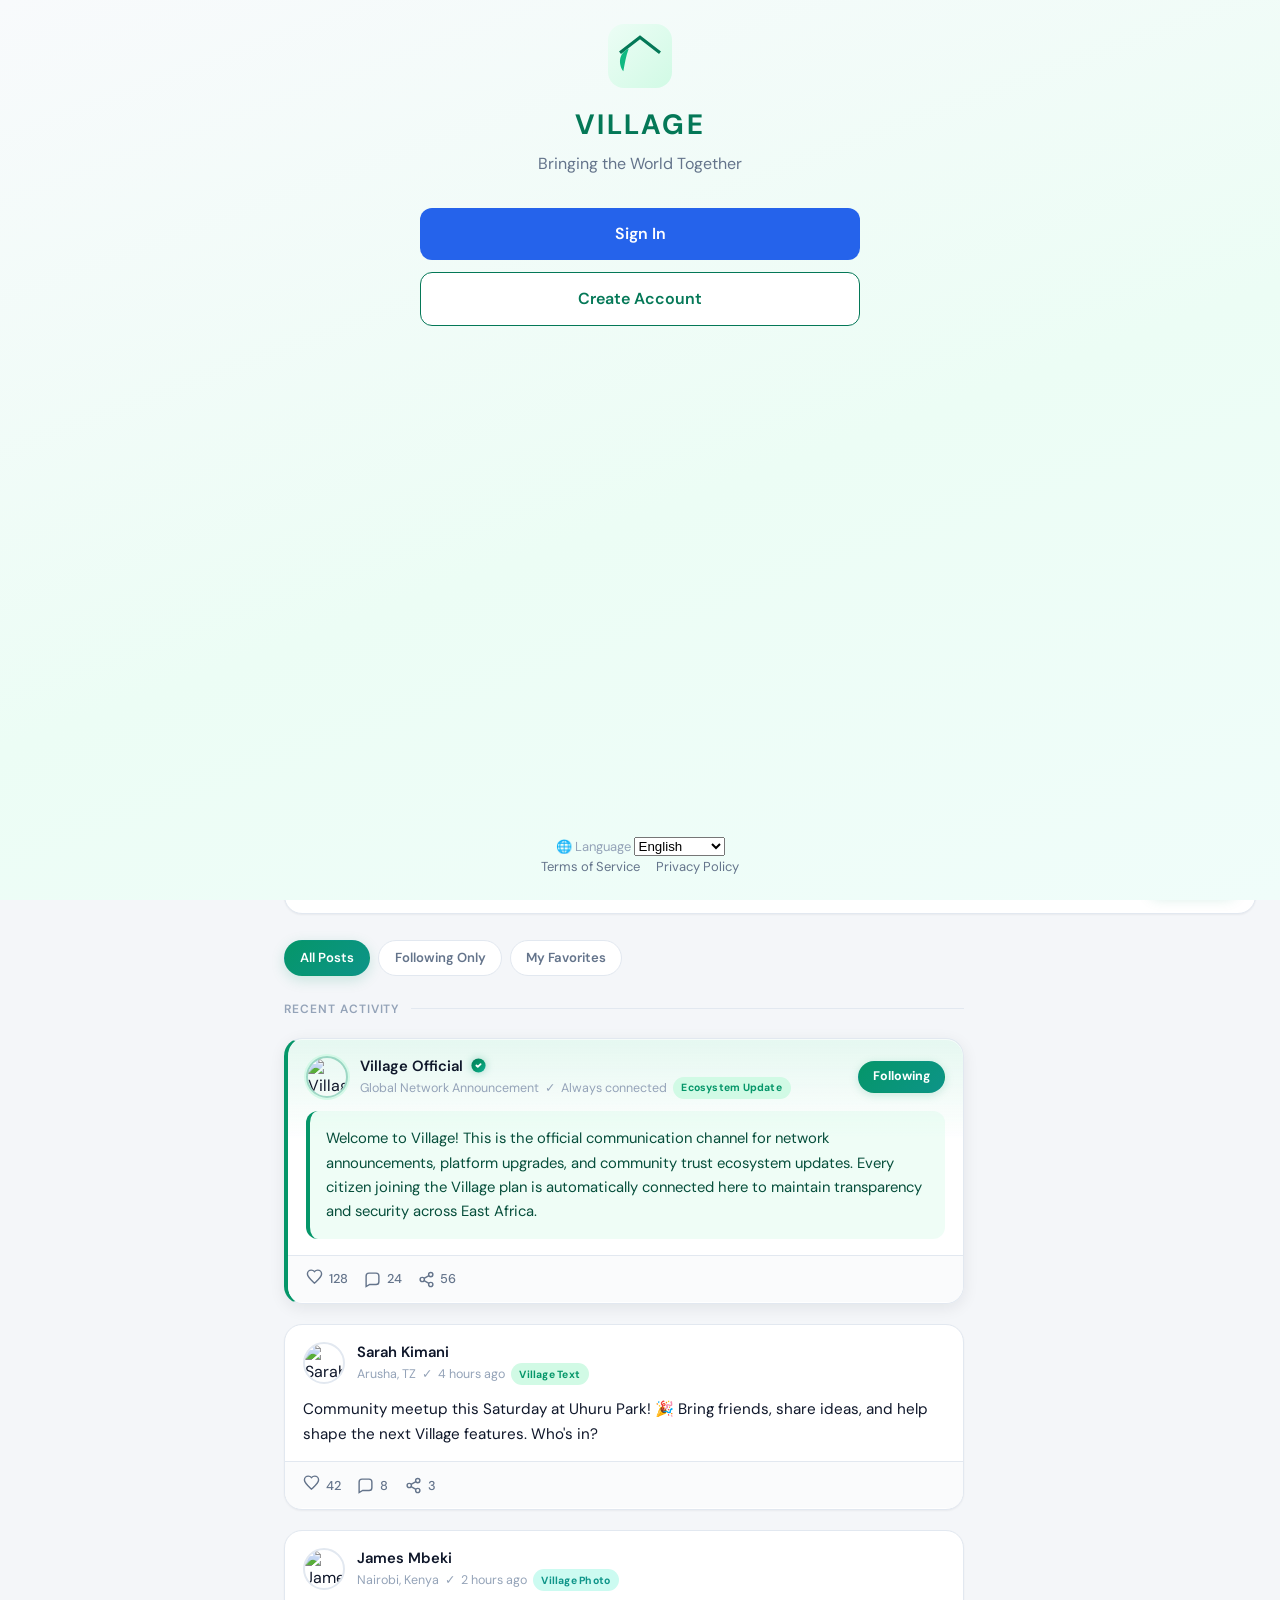
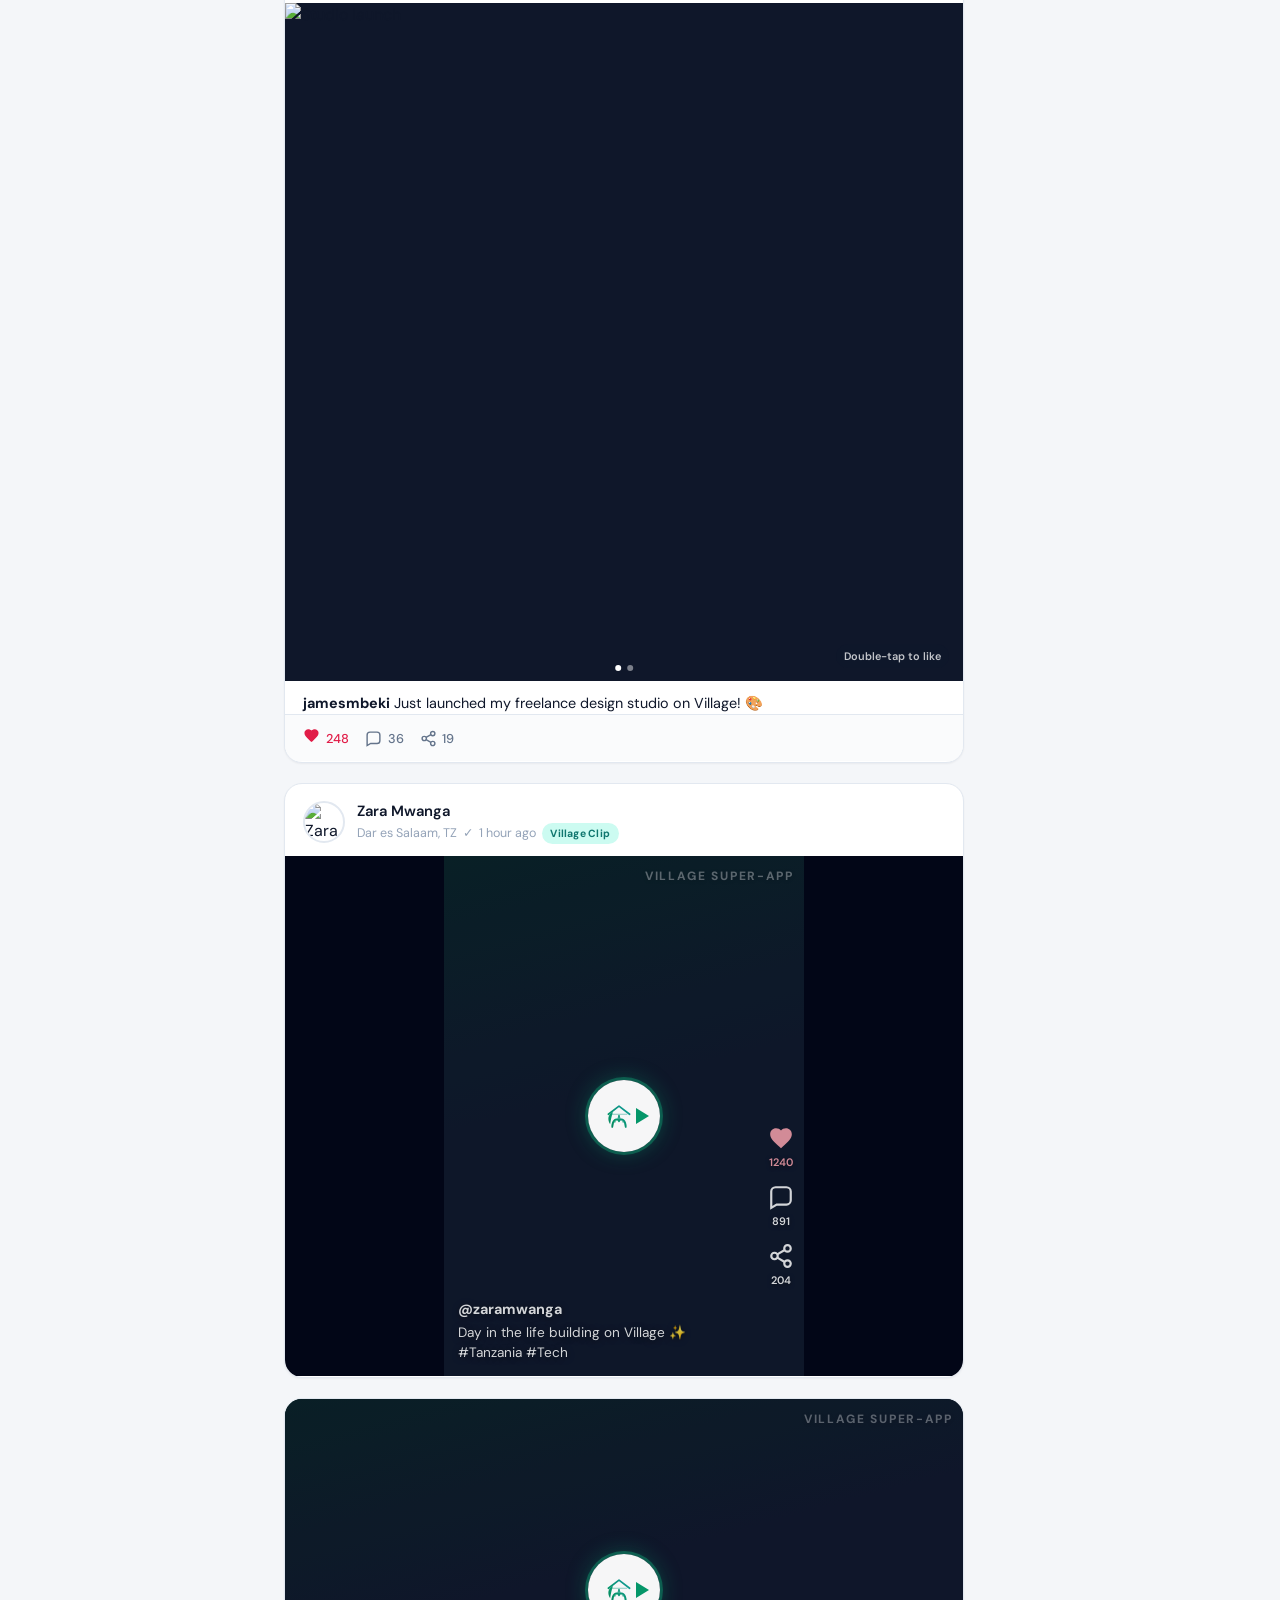
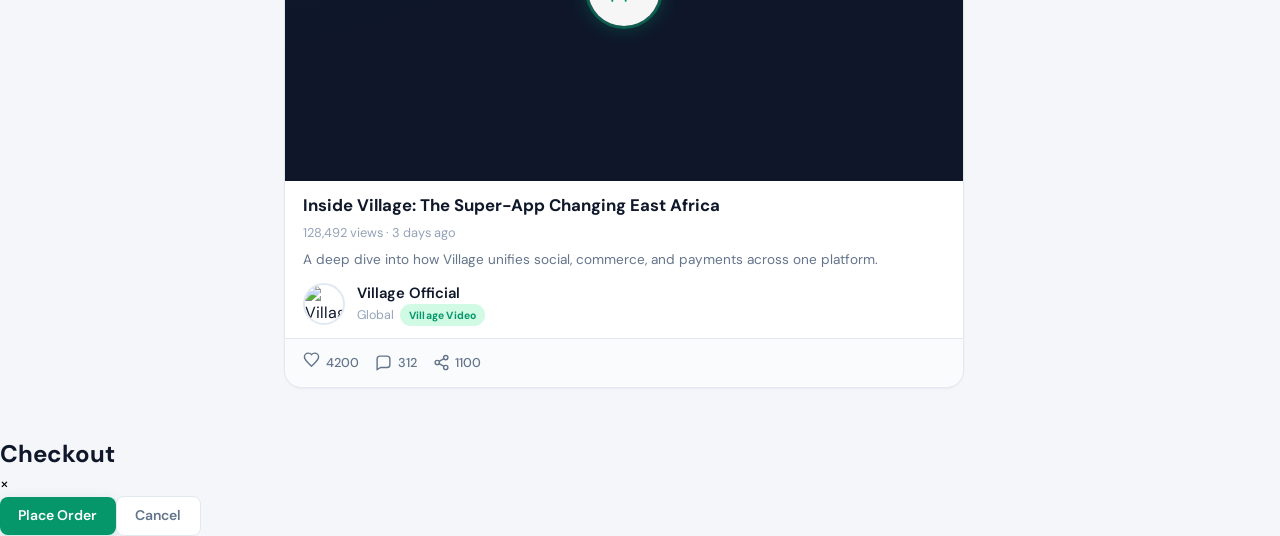
==== commit 80cee2b8: "Fix: Removed broken initComposerMediaUpload call to restore Citizen authentication and account creat" ====
--- a/index.html
+++ b/index.html
@@ -10578,6 +10578,22 @@
     var acceptVillageExpressJob = window.acceptVillageExpressJob;
 
     (function () {
+      if (!window.VillageStorage) {
+        window.VillageStorage = {
+          getItem: function (k) { try { return localStorage.getItem(k); } catch (e) { return null; } },
+          setItem: function (k, v) { try { localStorage.setItem(k, v); return true; } catch (e) { return false; } },
+          removeItem: function (k) { try { localStorage.removeItem(k); return true; } catch (e) { return false; } },
+          getSessionItem: function (k) { try { return sessionStorage.getItem(k); } catch (e) { return null; } },
+          setSessionItem: function (k, v) { try { sessionStorage.setItem(k, v); return true; } catch (e) { return false; } },
+          removeSessionItem: function (k) { try { sessionStorage.removeItem(k); return true; } catch (e) { return false; } },
+          clearSession: function () { try { sessionStorage.clear(); return true; } catch (e) { return false; } }
+        };
+      }
+
+      /* Auth-safe stubs — feed media upload is not required for citizen login */
+      function initComposerMediaUpload() { /* optional post-auth feed feature */ }
+      function initLongVideoUpload() { /* optional post-auth feed feature */ }
+
       var appState = {
         isLoggedIn: false,
         isOnboarded: false,
@@ -11912,6 +11928,19 @@
         initAuthGateContainer();
       }
 
+      /* Bootstrap auth before feed/composer init — prevents mid-script errors from blocking login */
+      if (!window._villageAppBootstrapScheduled) {
+        window._villageAppBootstrapScheduled = true;
+        function runVillageAppBootstrap() {
+          if (typeof initVillageApp === 'function') initVillageApp();
+        }
+        if (document.readyState === 'loading') {
+          document.addEventListener('DOMContentLoaded', runVillageAppBootstrap);
+        } else {
+          setTimeout(runVillageAppBootstrap, 0);
+        }
+      }
+
       /* ══ Account Status & Privacy Management ══ */
       var accountVisibility = 'public';
       var accountProfileType = 'citizen';
@@ -15995,51 +16024,6 @@
           var textEl = zone.querySelector('.long-video-upload-zone__text');
           if (textEl) textEl.textContent = '\u2713 ' + file.name + ' ready to publish';
         }
-      }
-
-      function initComposerMediaUpload() {
-        var photoInput = document.getElementById('composerPhotoInput');
-        var videoInput = document.getElementById('composerVideoInput');
-        document.querySelectorAll('.composer-upload-btn--photo').forEach(function (btn) {
-          btn.addEventListener('click', function () { if (photoInput) photoInput.click(); });
-        });
-        document.querySelectorAll('.composer-upload-btn--video').forEach(function (btn) {
-          btn.addEventListener('click', function () { if (videoInput) videoInput.click(); });
-        });
-        if (photoInput) {
-          photoInput.addEventListener('change', function () {
-            handleComposerPhotoFiles(photoInput.files);
-            photoInput.value = '';
-          });
-        }
-        if (videoInput) {
-          videoInput.addEventListener('change', function () {
-            if (videoInput.files && videoInput.files[0]) handleComposerVideoFile(videoInput.files[0]);
-          });
-        }
-        updateComposerMediaVisibility(activeComposerType);
-      }
-
-      function initLongVideoUpload() {
-        var zone = document.getElementById('longVideoUploadZone');
-        var input = document.getElementById('longVideoFileInput');
-        if (!zone || !input) return;
-        zone.addEventListener('click', function () { input.click(); });
-        zone.addEventListener('keydown', function (e) {
-          if (e.key === 'Enter' || e.key === ' ') { e.preventDefault(); input.click(); }
-        });
-        zone.addEventListener('dragover', function (e) { e.preventDefault(); zone.classList.add('long-video-upload-zone--drag'); });
-        zone.addEventListener('dragleave', function () { zone.classList.remove('long-video-upload-zone--drag'); });
-        zone.addEventListener('drop', function (e) {
-          e.preventDefault();
-          zone.classList.remove('long-video-upload-zone--drag');
-          if (e.dataTransfer && e.dataTransfer.files && e.dataTransfer.files[0]) {
-            handleLongVideoFile(e.dataTransfer.files[0]);
-          }
-        });
-        input.addEventListener('change', function () {
-          if (input.files && input.files[0]) handleLongVideoFile(input.files[0]);
-        });
       }
 
       function switchComposerType(type) {
@@ -16771,22 +16755,30 @@
         observeFeedVideos();
       }
 
-      publishBtn.addEventListener('click', publishPost);
-      initComposerMediaUpload();
-      initLongVideoUpload();
-
-      composerTypeTabs.forEach(function (tab) {
-        tab.addEventListener('click', function () {
-          switchComposerType(tab.getAttribute('data-composer-type'));
-        });
-      });
-
-      postInput.addEventListener('keydown', function (event) {
-        if (event.key === 'Enter' && (event.ctrlKey || event.metaKey)) {
-          event.preventDefault();
-          publishPost();
-        }
-      });
+      var feedComposerControlsBound = false;
+      function initFeedComposerControls() {
+        if (feedComposerControlsBound) return;
+        feedComposerControlsBound = true;
+        try {
+          if (publishBtn) publishBtn.addEventListener('click', publishPost);
+          composerTypeTabs.forEach(function (tab) {
+            tab.addEventListener('click', function () {
+              switchComposerType(tab.getAttribute('data-composer-type'));
+            });
+          });
+          if (postInput) {
+            postInput.addEventListener('keydown', function (event) {
+              if (event.key === 'Enter' && (event.ctrlKey || event.metaKey)) {
+                event.preventDefault();
+                publishPost();
+              }
+            });
+          }
+        } catch (composerErr) {
+          console.warn('[VillageFeed] Composer media init skipped:', composerErr && composerErr.message ? composerErr.message : composerErr);
+        }
+      }
+      window.initFeedComposerControls = initFeedComposerControls;
 
       loadTrustStorage();
       ensureVillageOfficialFollowing();
@@ -20074,6 +20066,7 @@
         if (typeof initVillageSolanaConnection === 'function') initVillageSolanaConnection();
         resetAccountFlaggedState();
         initAuthGate();
+        if (typeof initFeedComposerControls === 'function') initFeedComposerControls();
         initUserProfile();
         initKycModal();
         initAccountControls();
@@ -20559,11 +20552,6 @@
       window.submitPaySwap = submitPaySwap;
       window.villagePayAmountToTzs = villagePayAmountToTzs;
 
-      if (document.readyState === 'loading') {
-        document.addEventListener('DOMContentLoaded', initVillageApp);
-      } else {
-        initVillageApp();
-      }
     })();
   </script>
 </body>
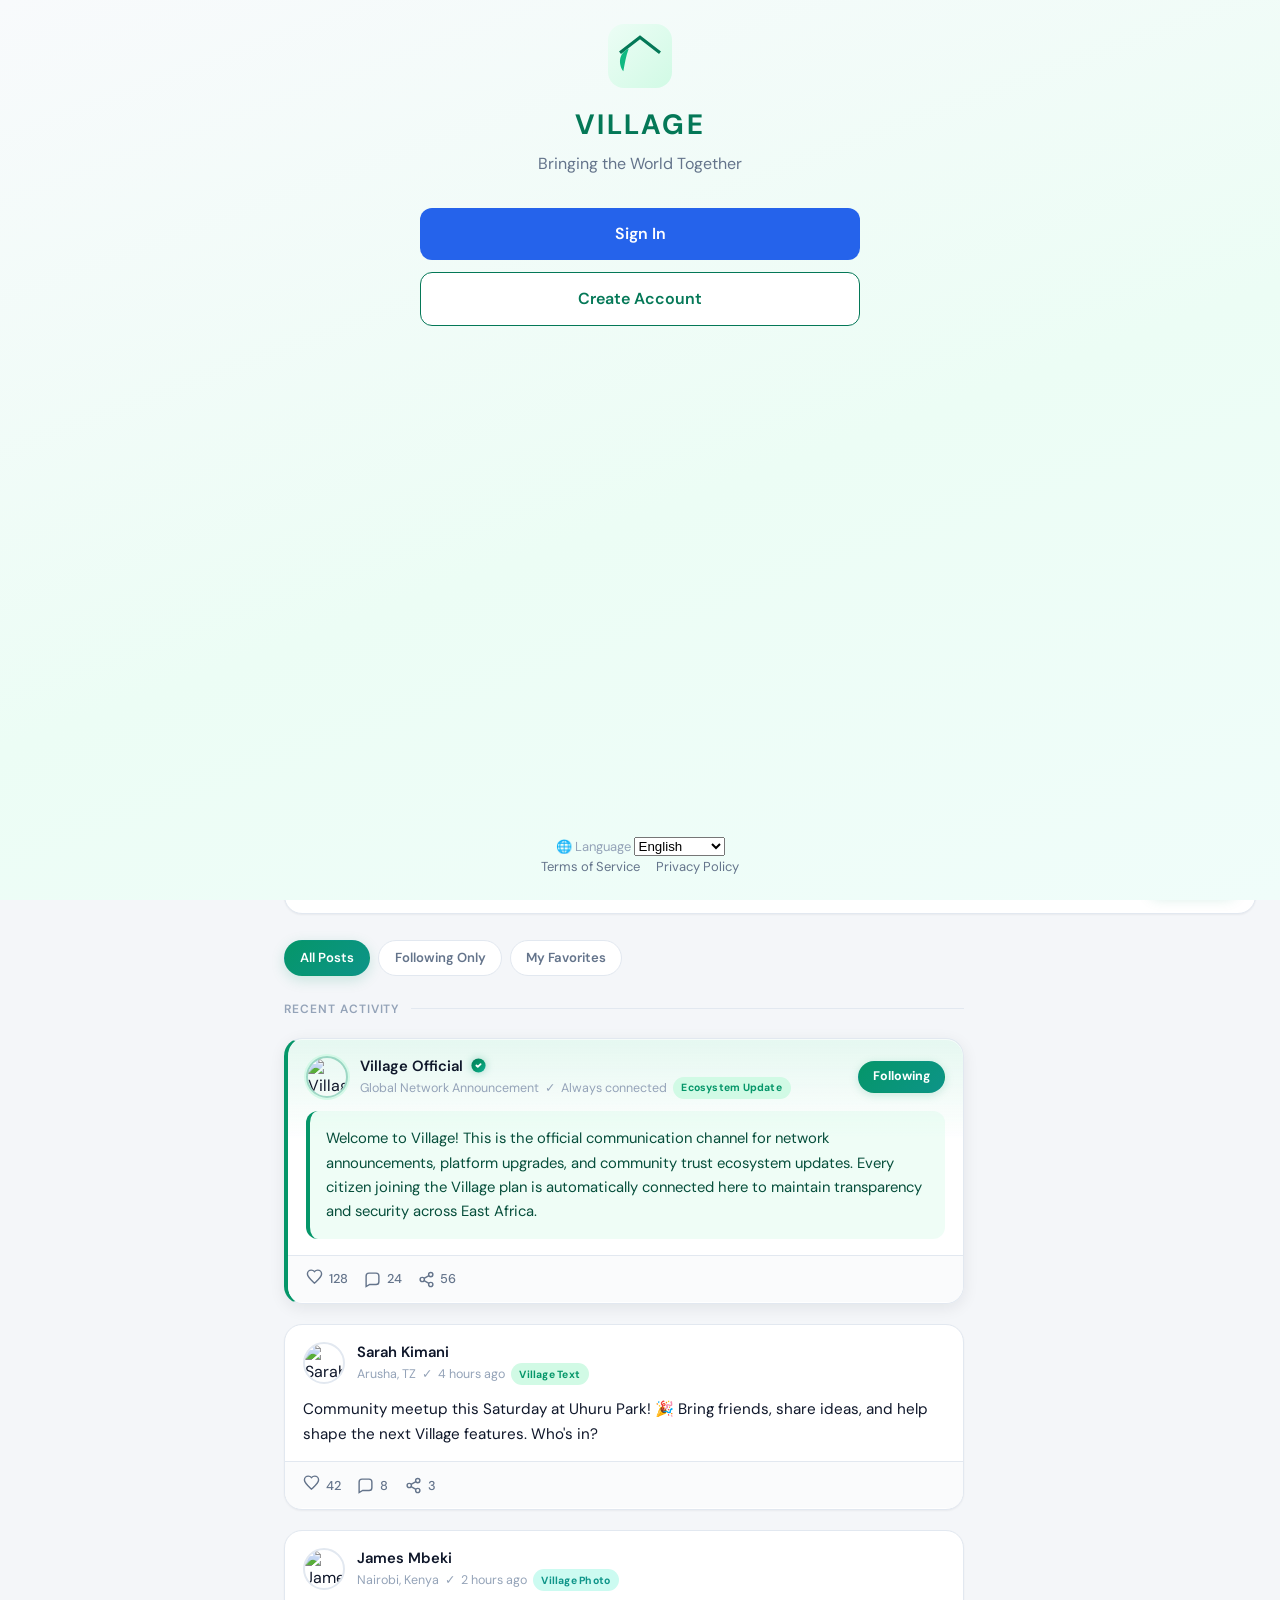
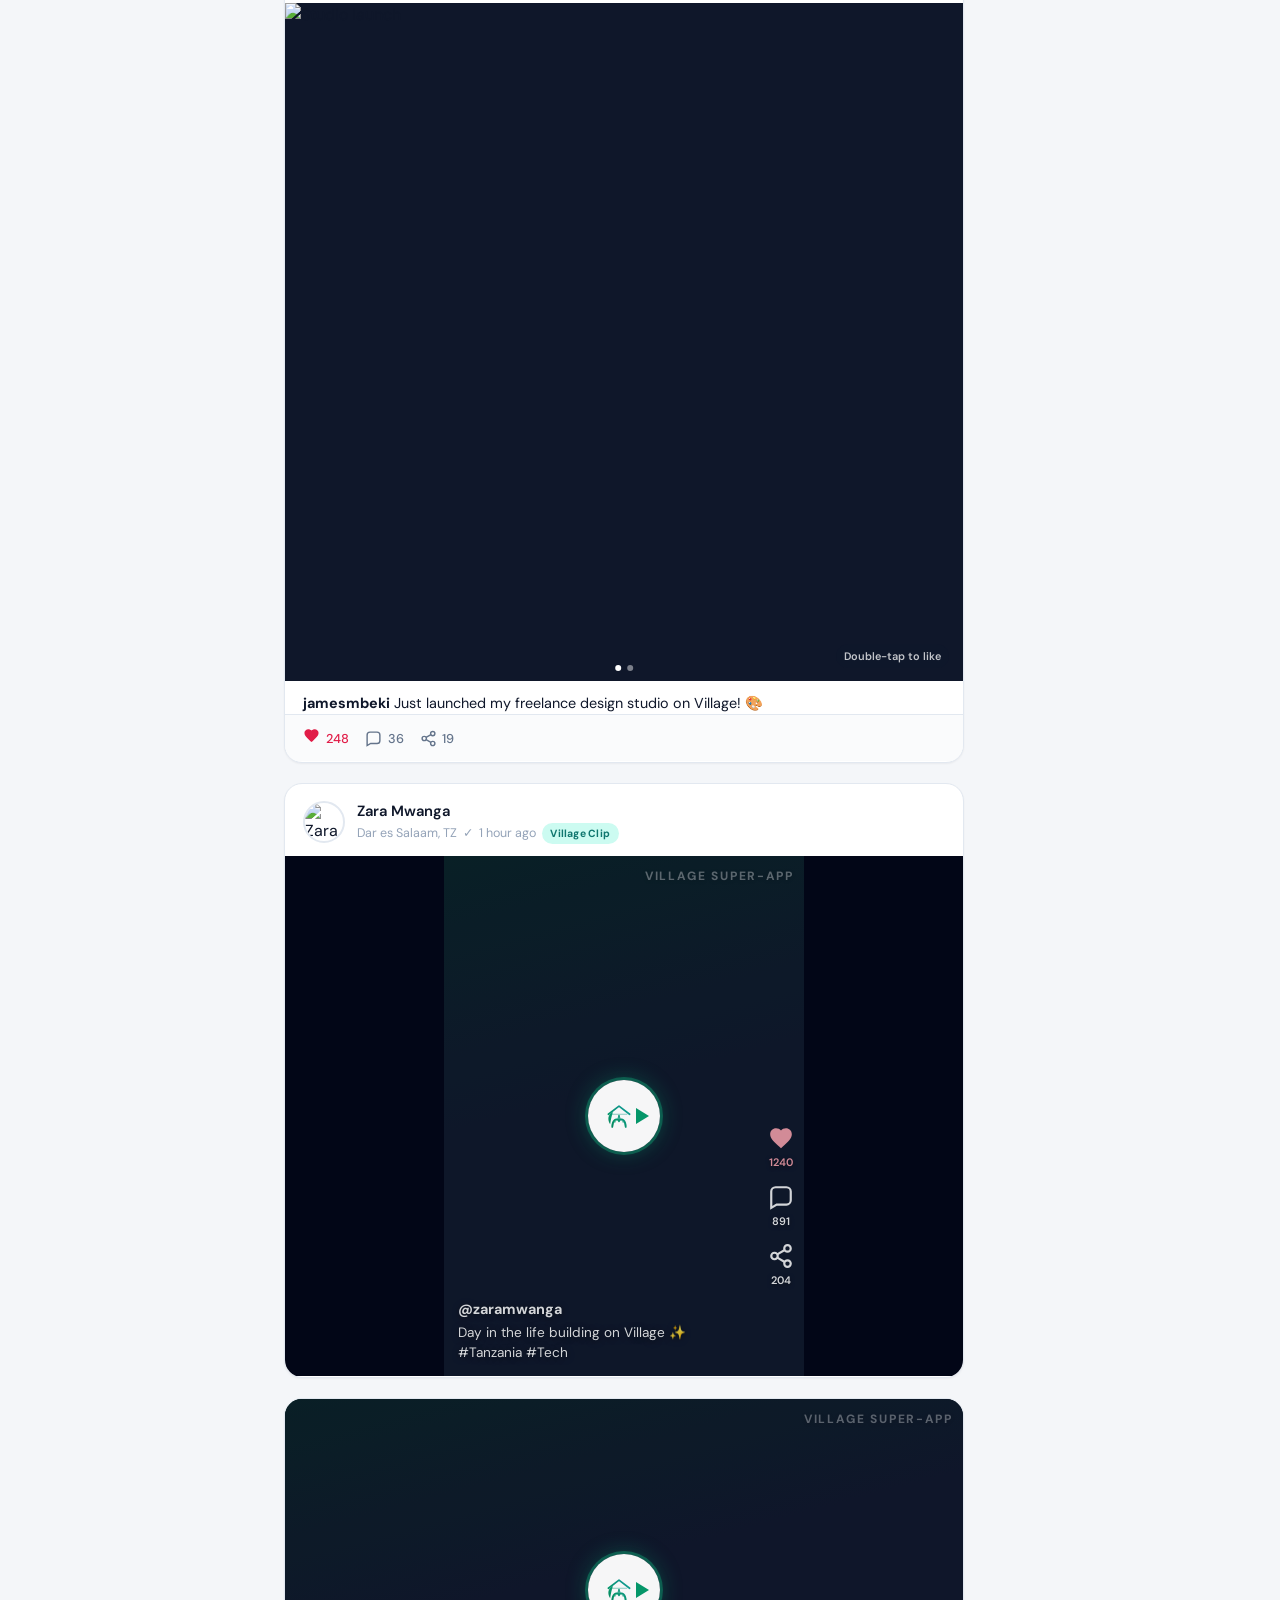
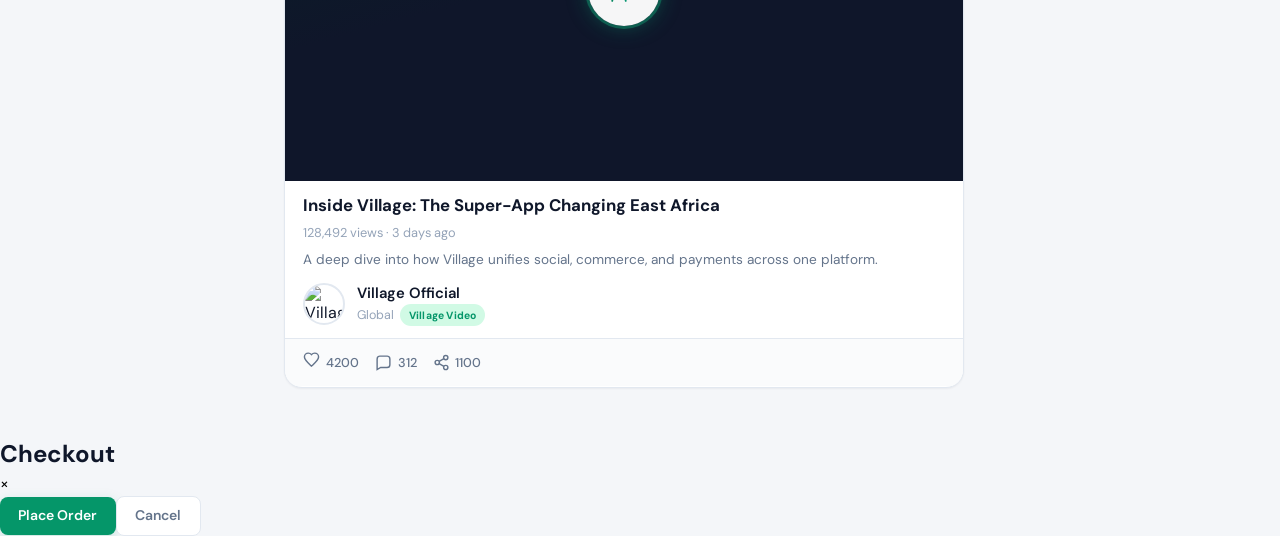
==== commit 62608168: "Branding: Sovereign nation favicon deployed to replace generic web symbol. Co-authored-by: Cursor <c" ====
--- a/index.html
+++ b/index.html
@@ -5,6 +5,7 @@
   <meta name="viewport" content="width=device-width, initial-scale=1.0">
   <meta name="description" content="Village — The Global Super-App Ecosystem for social, commerce, and utility.">
   <title>Village — Home</title>
+  <link rel="icon" type="image/x-icon" href="/favicon.ico">
   <link rel="preconnect" href="https://fonts.googleapis.com">
   <link rel="preconnect" href="https://fonts.gstatic.com" crossorigin>
   <link href="https://fonts.googleapis.com/css2?family=DM+Sans:ital,opsz,wght@0,9..40,400;0,9..40,500;0,9..40,600;0,9..40,700;1,9..40,400&family=Instrument+Serif:ital@0;1&display=swap" rel="stylesheet">
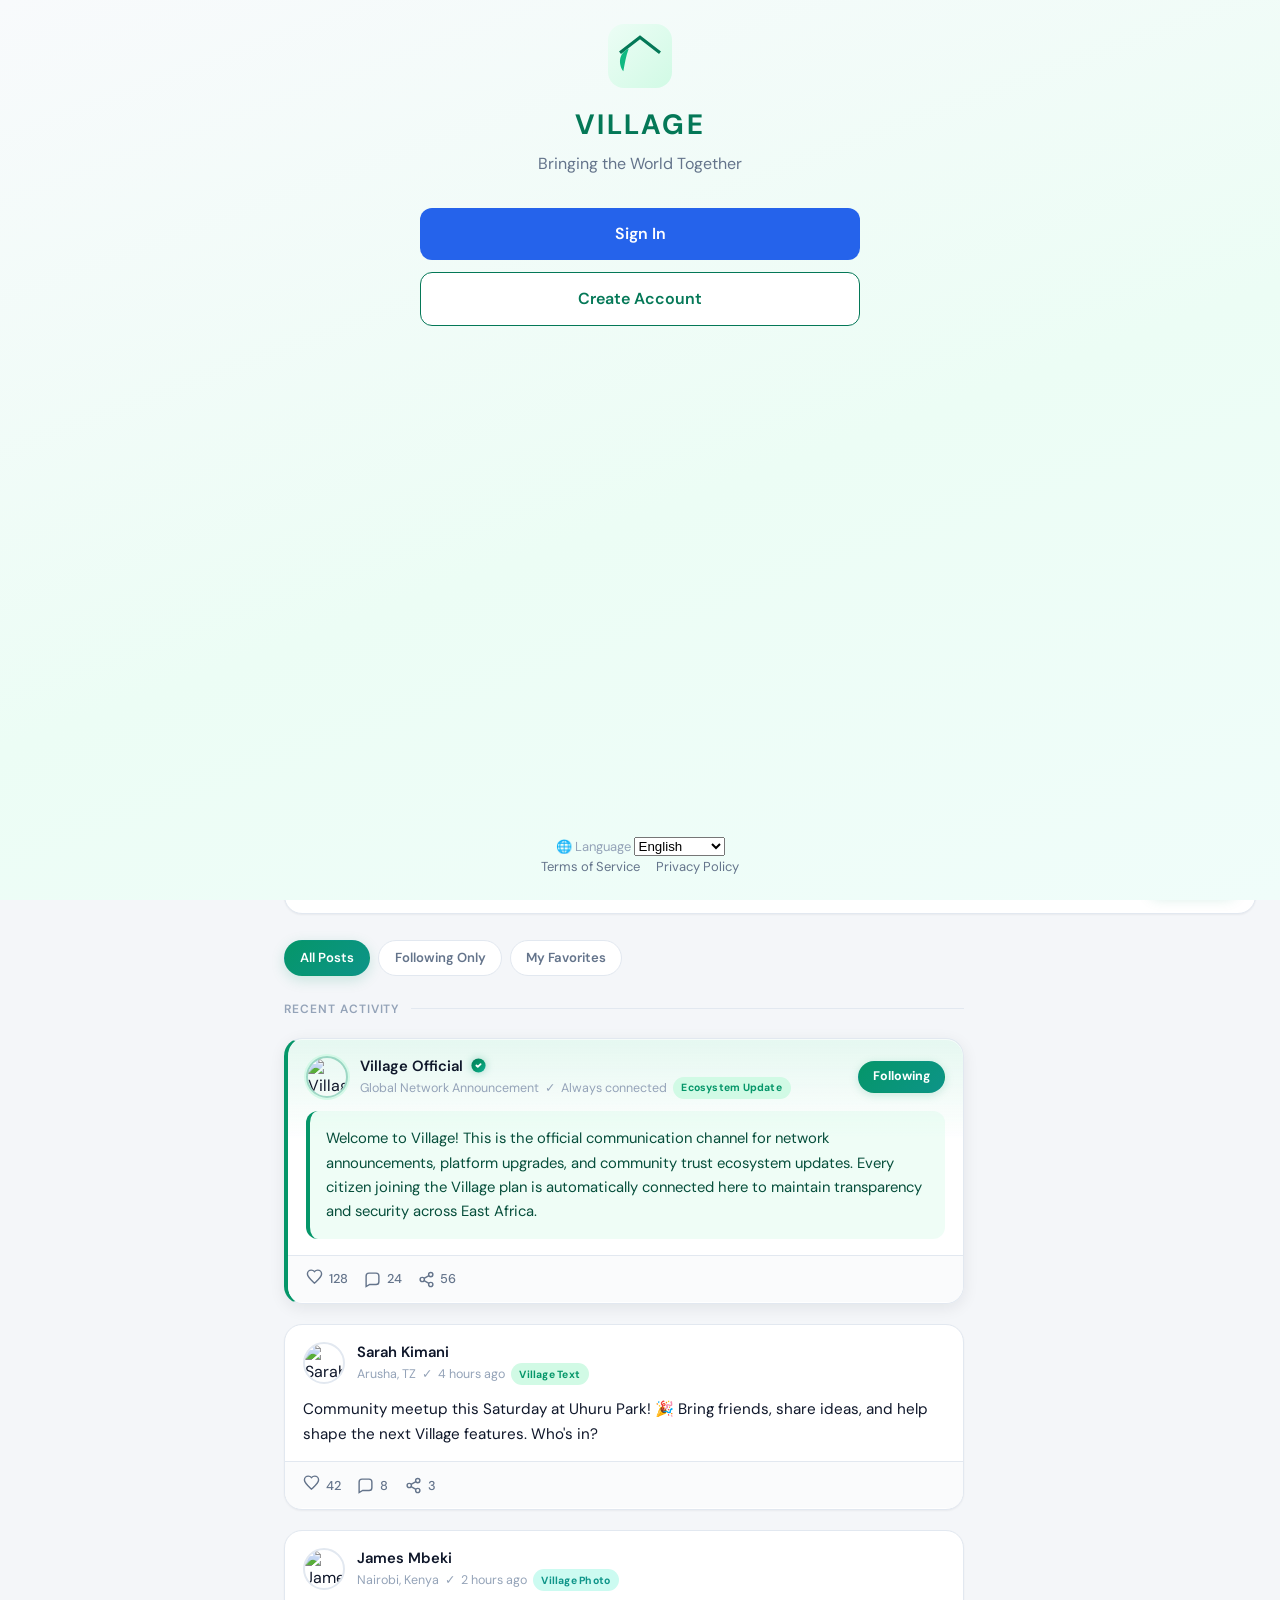
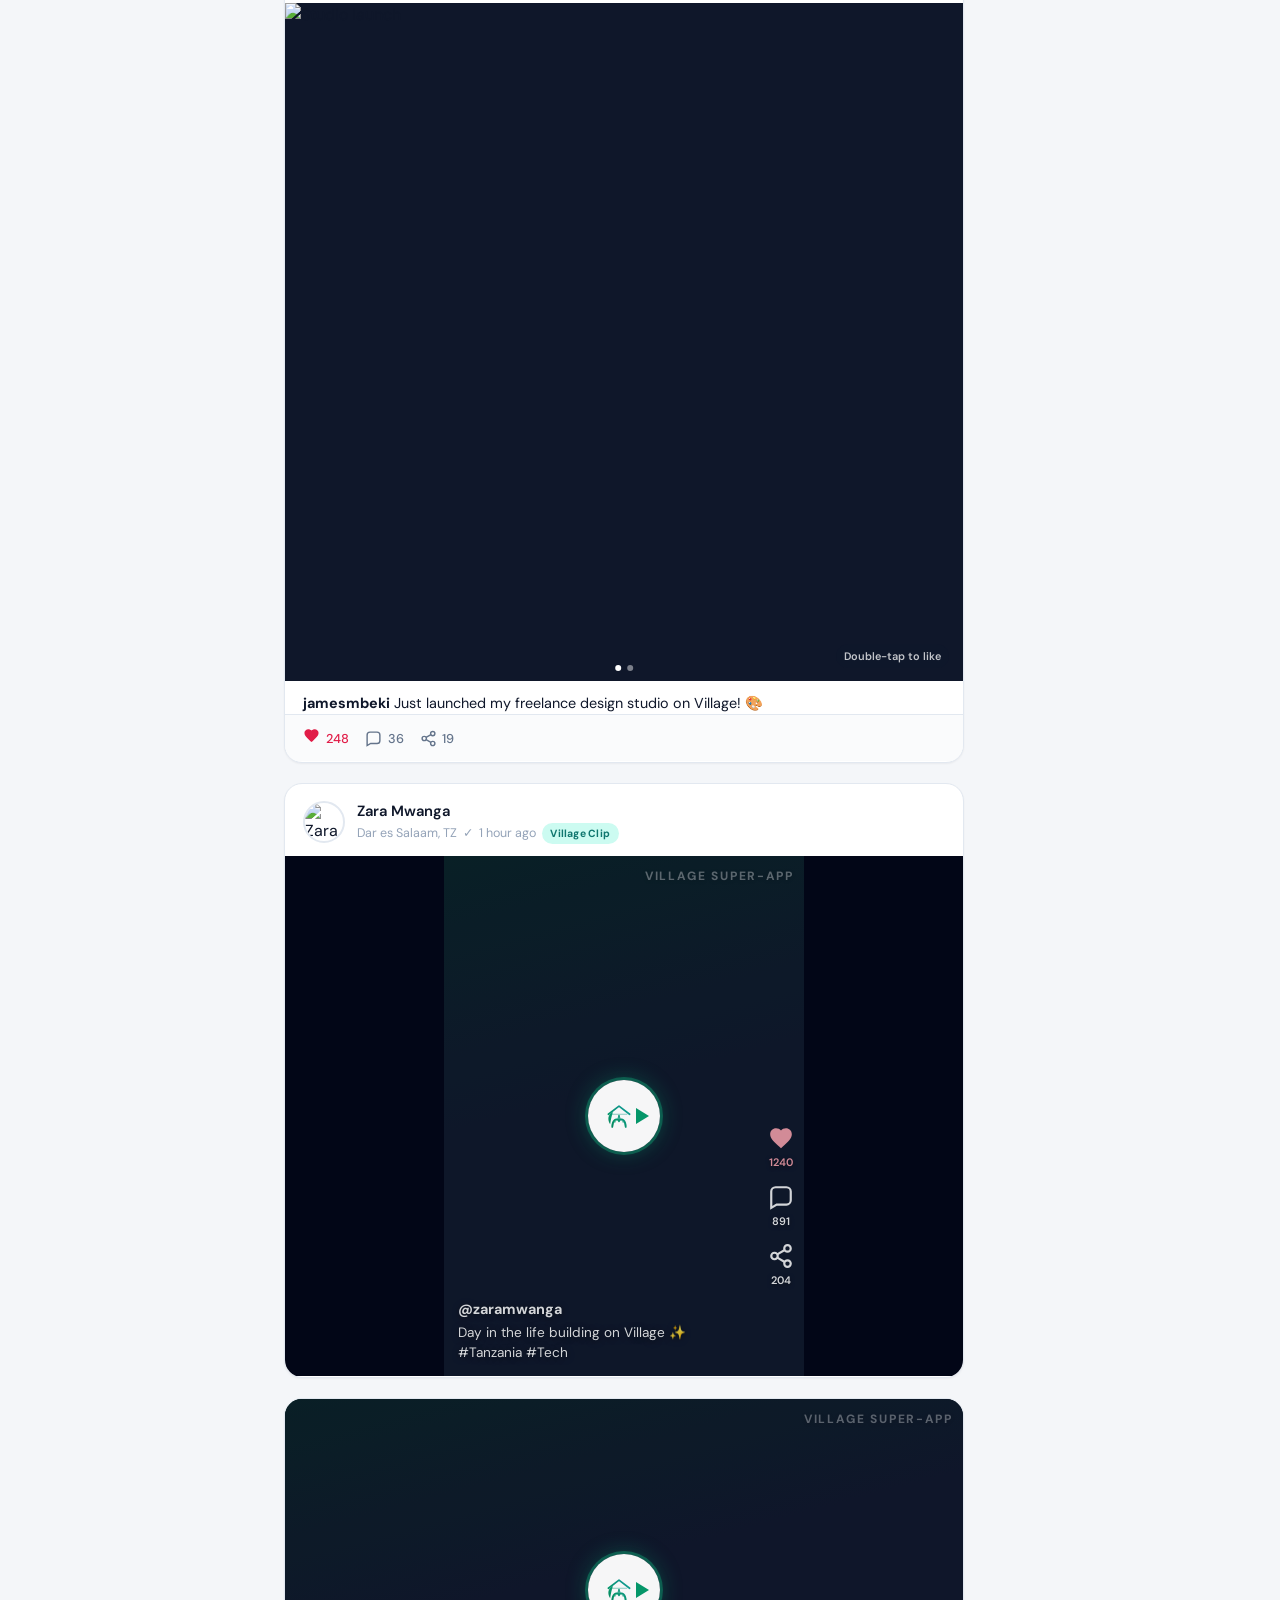
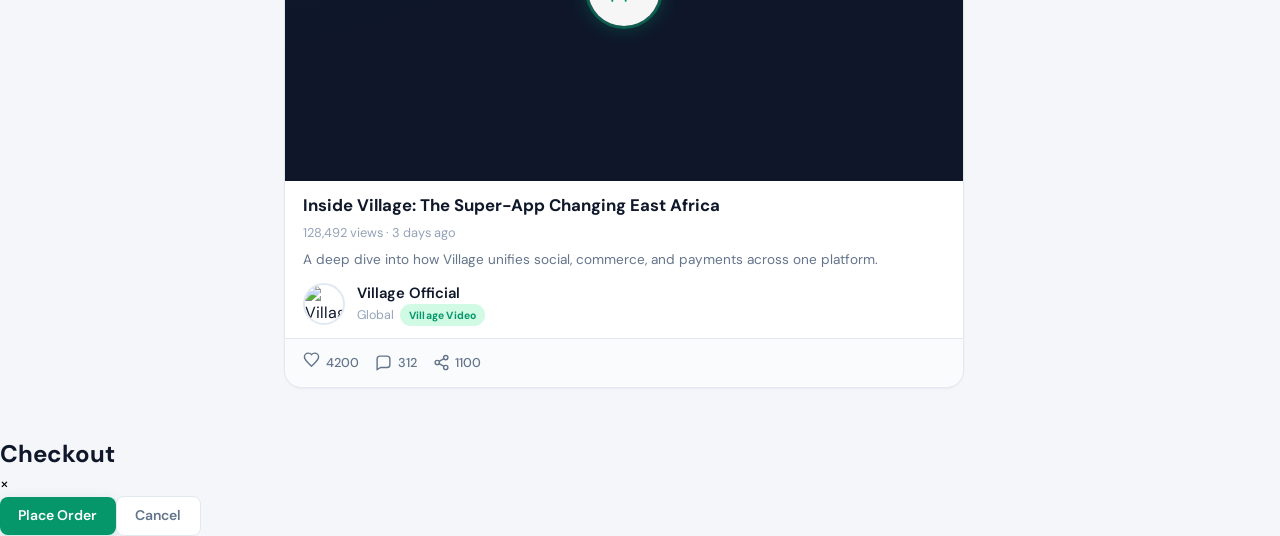
==== commit 6adb9c7f: "Branding: Sovereign nation favicon deployed to replace generic web symbol. Co-authored-by: Cursor <c" ====
--- a/index.html
+++ b/index.html
@@ -5,7 +5,7 @@
   <meta name="viewport" content="width=device-width, initial-scale=1.0">
   <meta name="description" content="Village — The Global Super-App Ecosystem for social, commerce, and utility.">
   <title>Village — Home</title>
-  <link rel="icon" type="image/x-icon" href="/favicon.ico">
+  <link rel="icon" href="/favicon.ico" type="image/x-icon">
   <link rel="preconnect" href="https://fonts.googleapis.com">
   <link rel="preconnect" href="https://fonts.gstatic.com" crossorigin>
   <link href="https://fonts.googleapis.com/css2?family=DM+Sans:ital,opsz,wght@0,9..40,400;0,9..40,500;0,9..40,600;0,9..40,700;1,9..40,400&family=Instrument+Serif:ital@0;1&display=swap" rel="stylesheet">
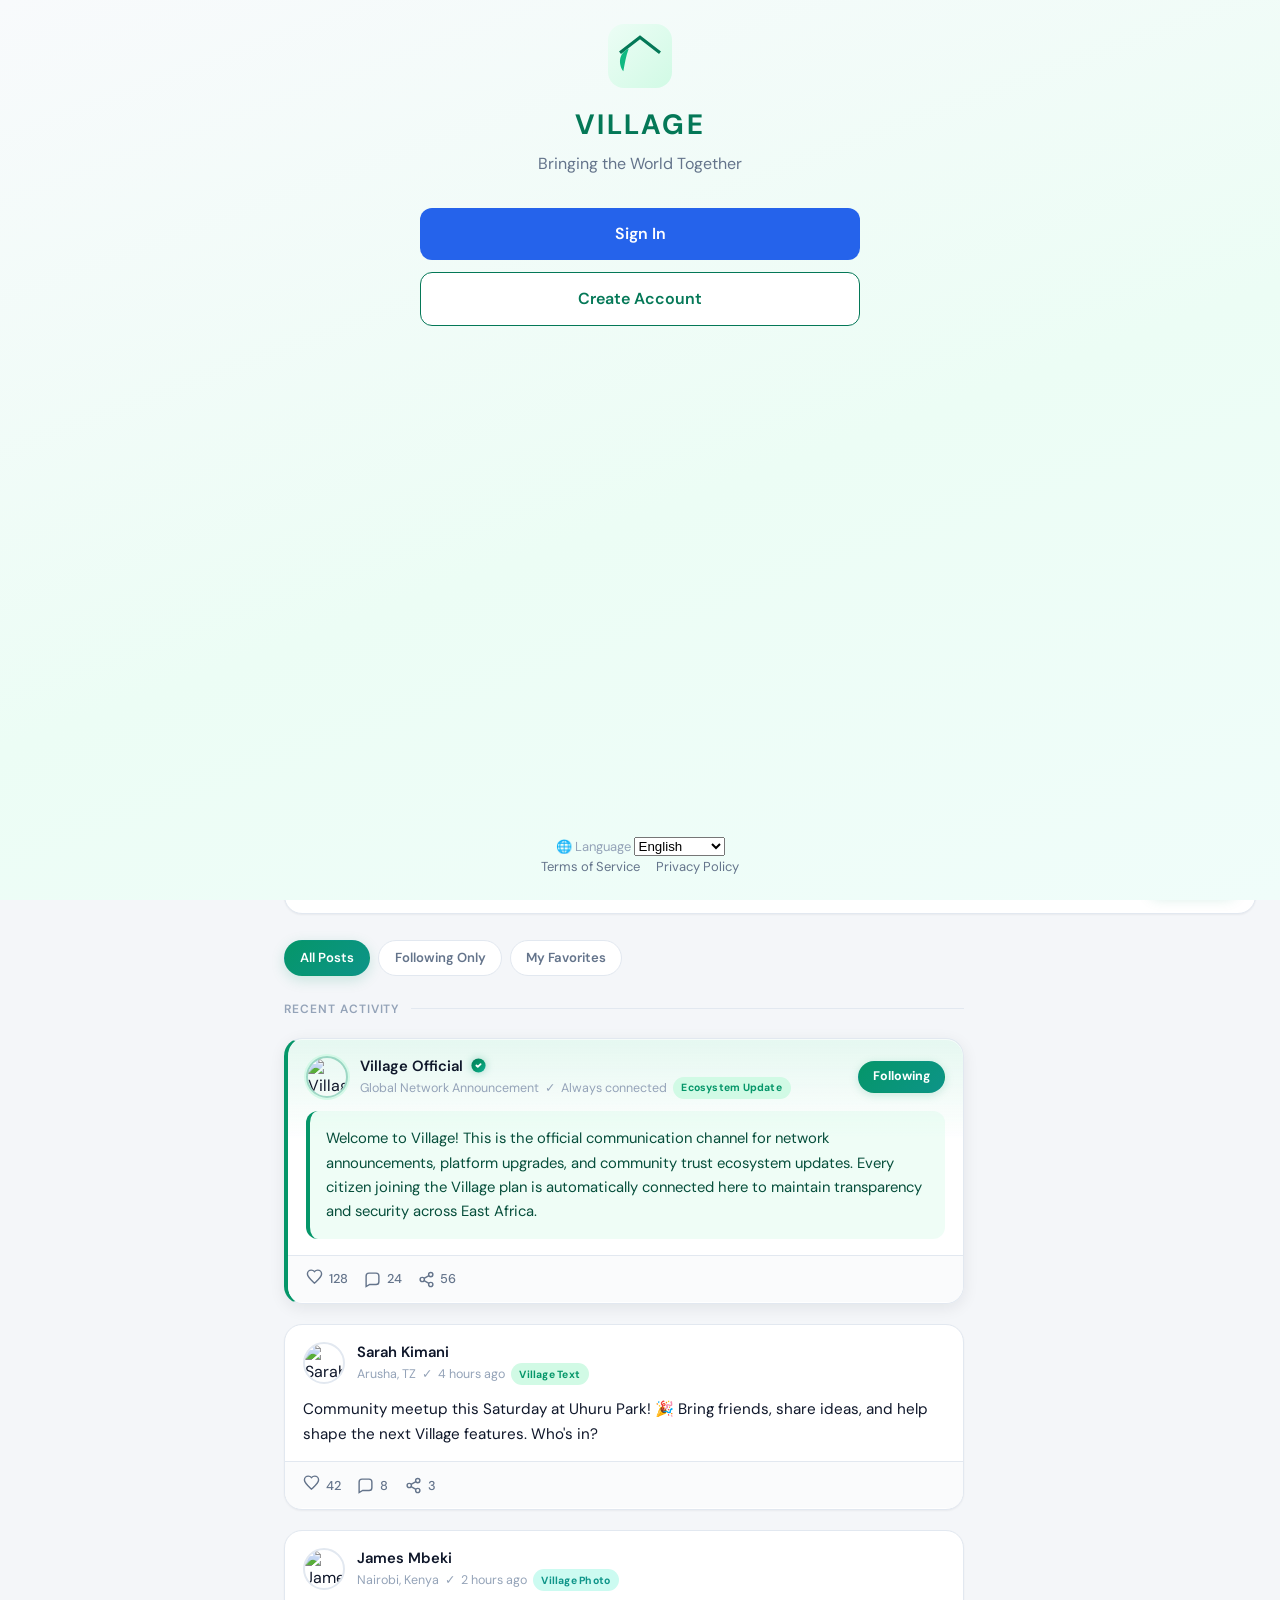
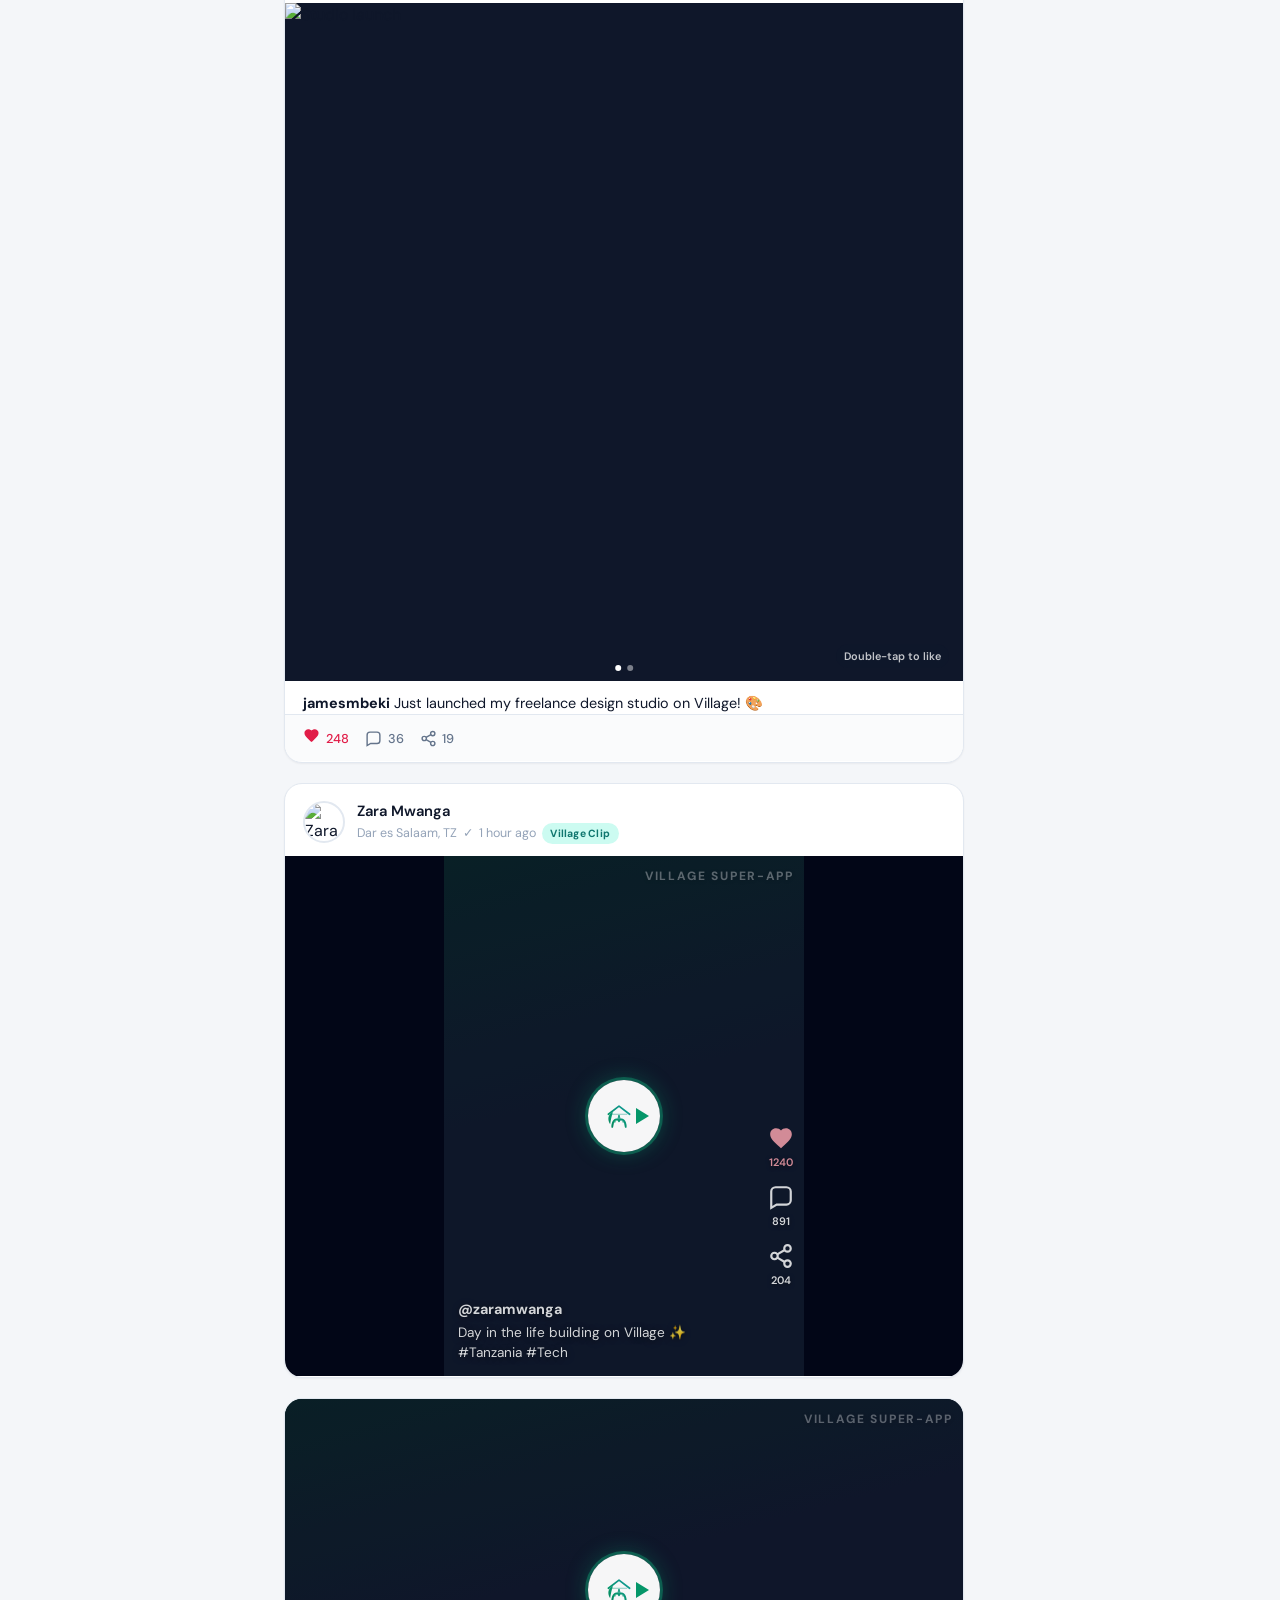
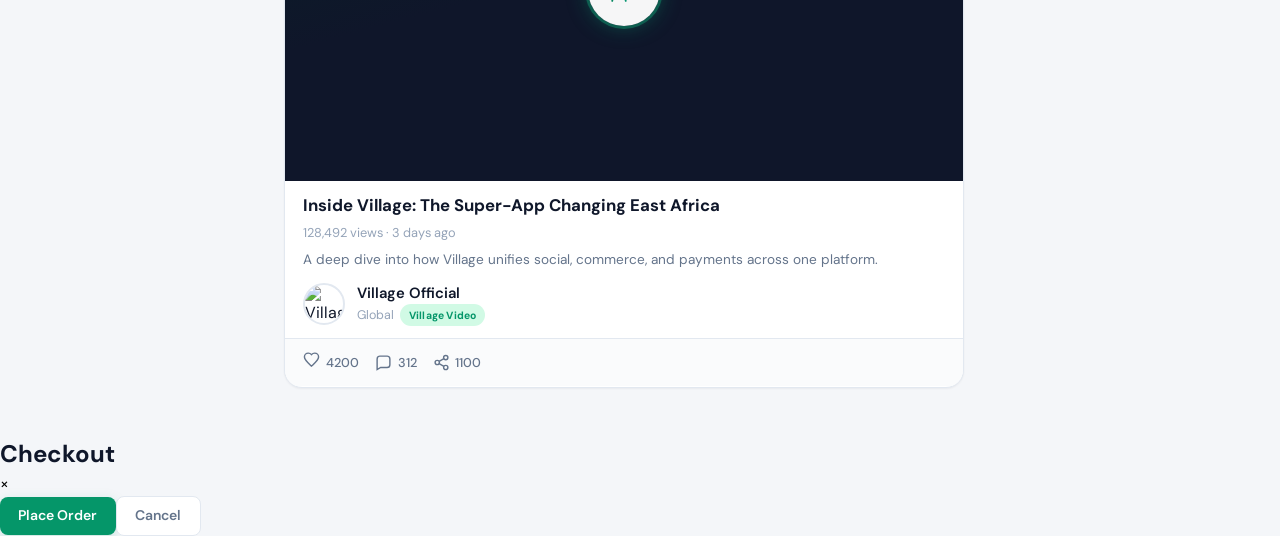
==== commit 604b54d2: "Fix: Clean repo layout and harden bootstrap for smooth citizen access. Co-authored-by: Cursor <curso" ====
--- a/index.html
+++ b/index.html
@@ -5,7 +5,7 @@
   <meta name="viewport" content="width=device-width, initial-scale=1.0">
   <meta name="description" content="Village — The Global Super-App Ecosystem for social, commerce, and utility.">
   <title>Village — Home</title>
-  <link rel="icon" href="/favicon.ico" type="image/x-icon">
+  <link rel="icon" href="favicon.png" type="image/png" sizes="32x32">
   <link rel="preconnect" href="https://fonts.googleapis.com">
   <link rel="preconnect" href="https://fonts.gstatic.com" crossorigin>
   <link href="https://fonts.googleapis.com/css2?family=DM+Sans:ital,opsz,wght@0,9..40,400;0,9..40,500;0,9..40,600;0,9..40,700;1,9..40,400&family=Instrument+Serif:ital@0;1&display=swap" rel="stylesheet">
@@ -20062,6 +20062,8 @@
       window.VILLAGE_MARKET_LISTINGS = VILLAGE_MARKET_LISTINGS;
 
       function initVillageApp() {
+        if (window._villageAppInitialized) return;
+        window._villageAppInitialized = true;
         loadAppState();
         if (typeof initializeLocalization === 'function') initializeLocalization();
         if (typeof initVillageSolanaConnection === 'function') initVillageSolanaConnection();
